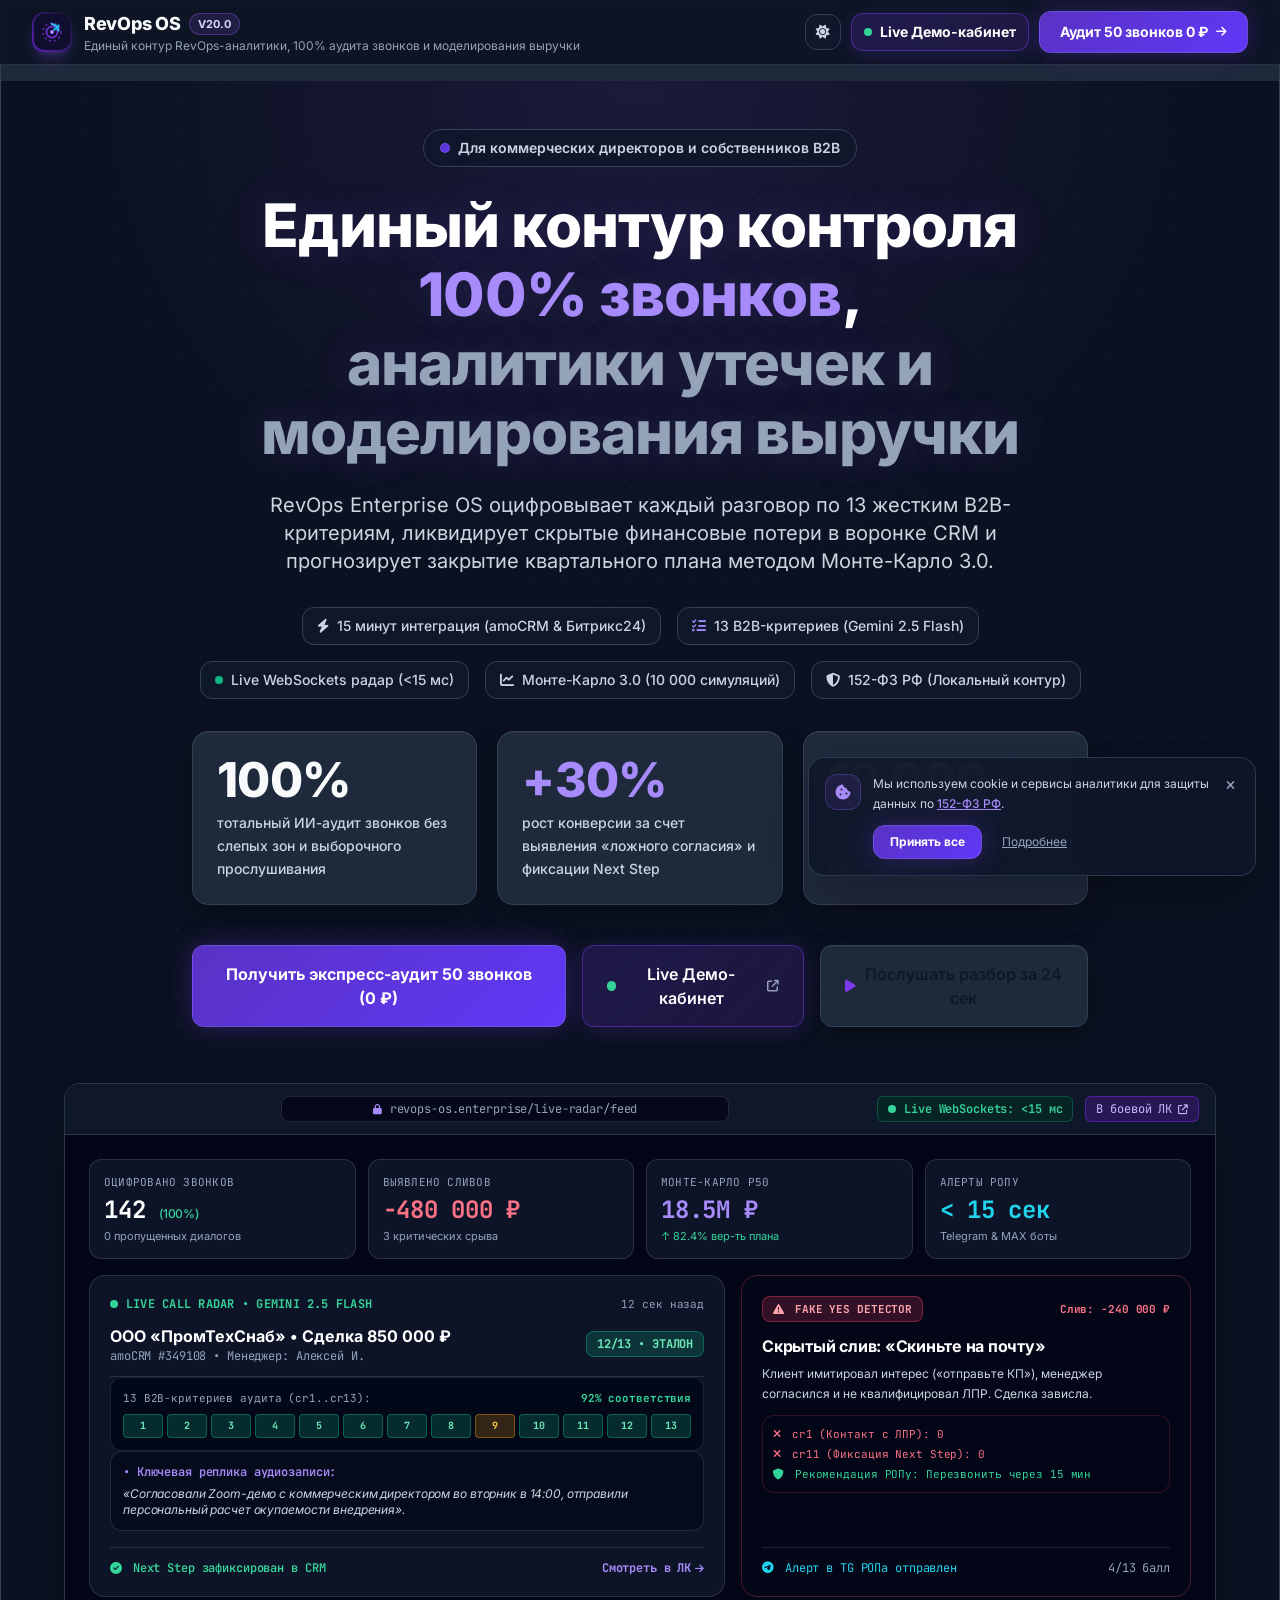
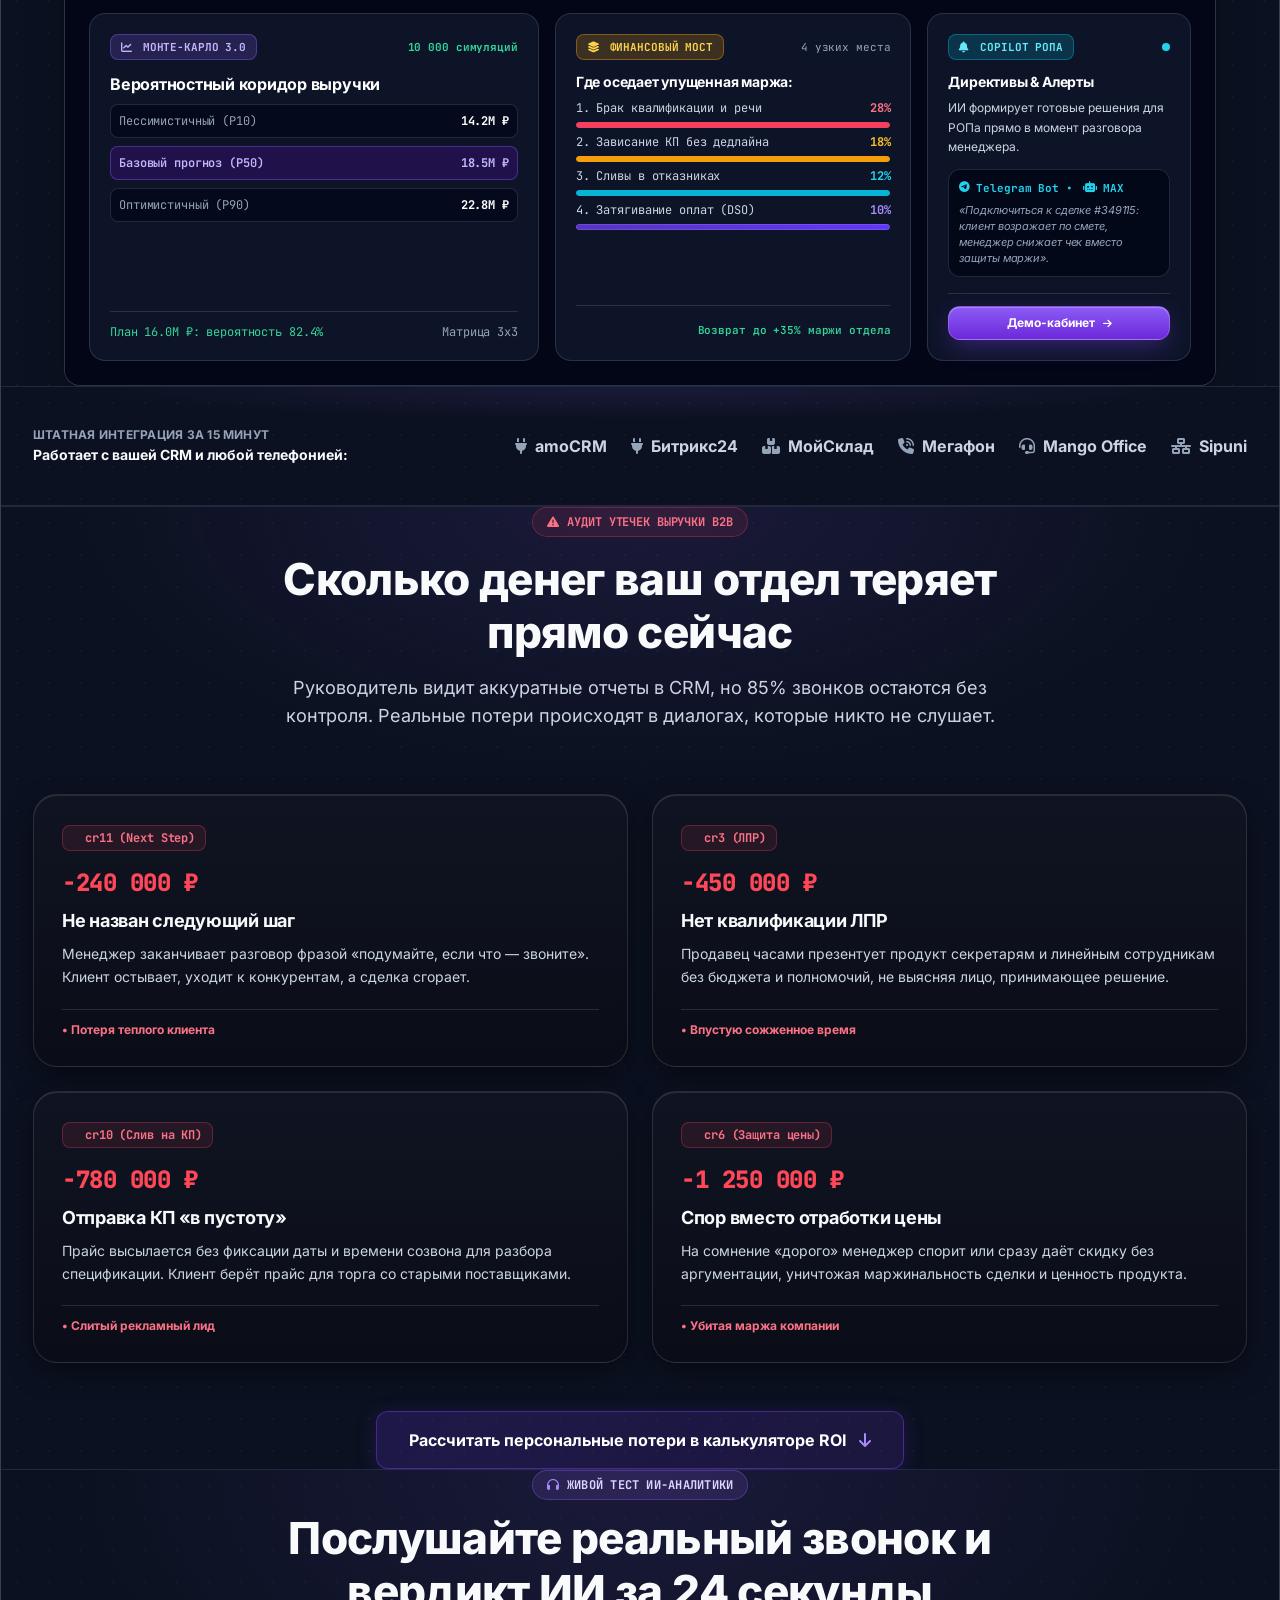
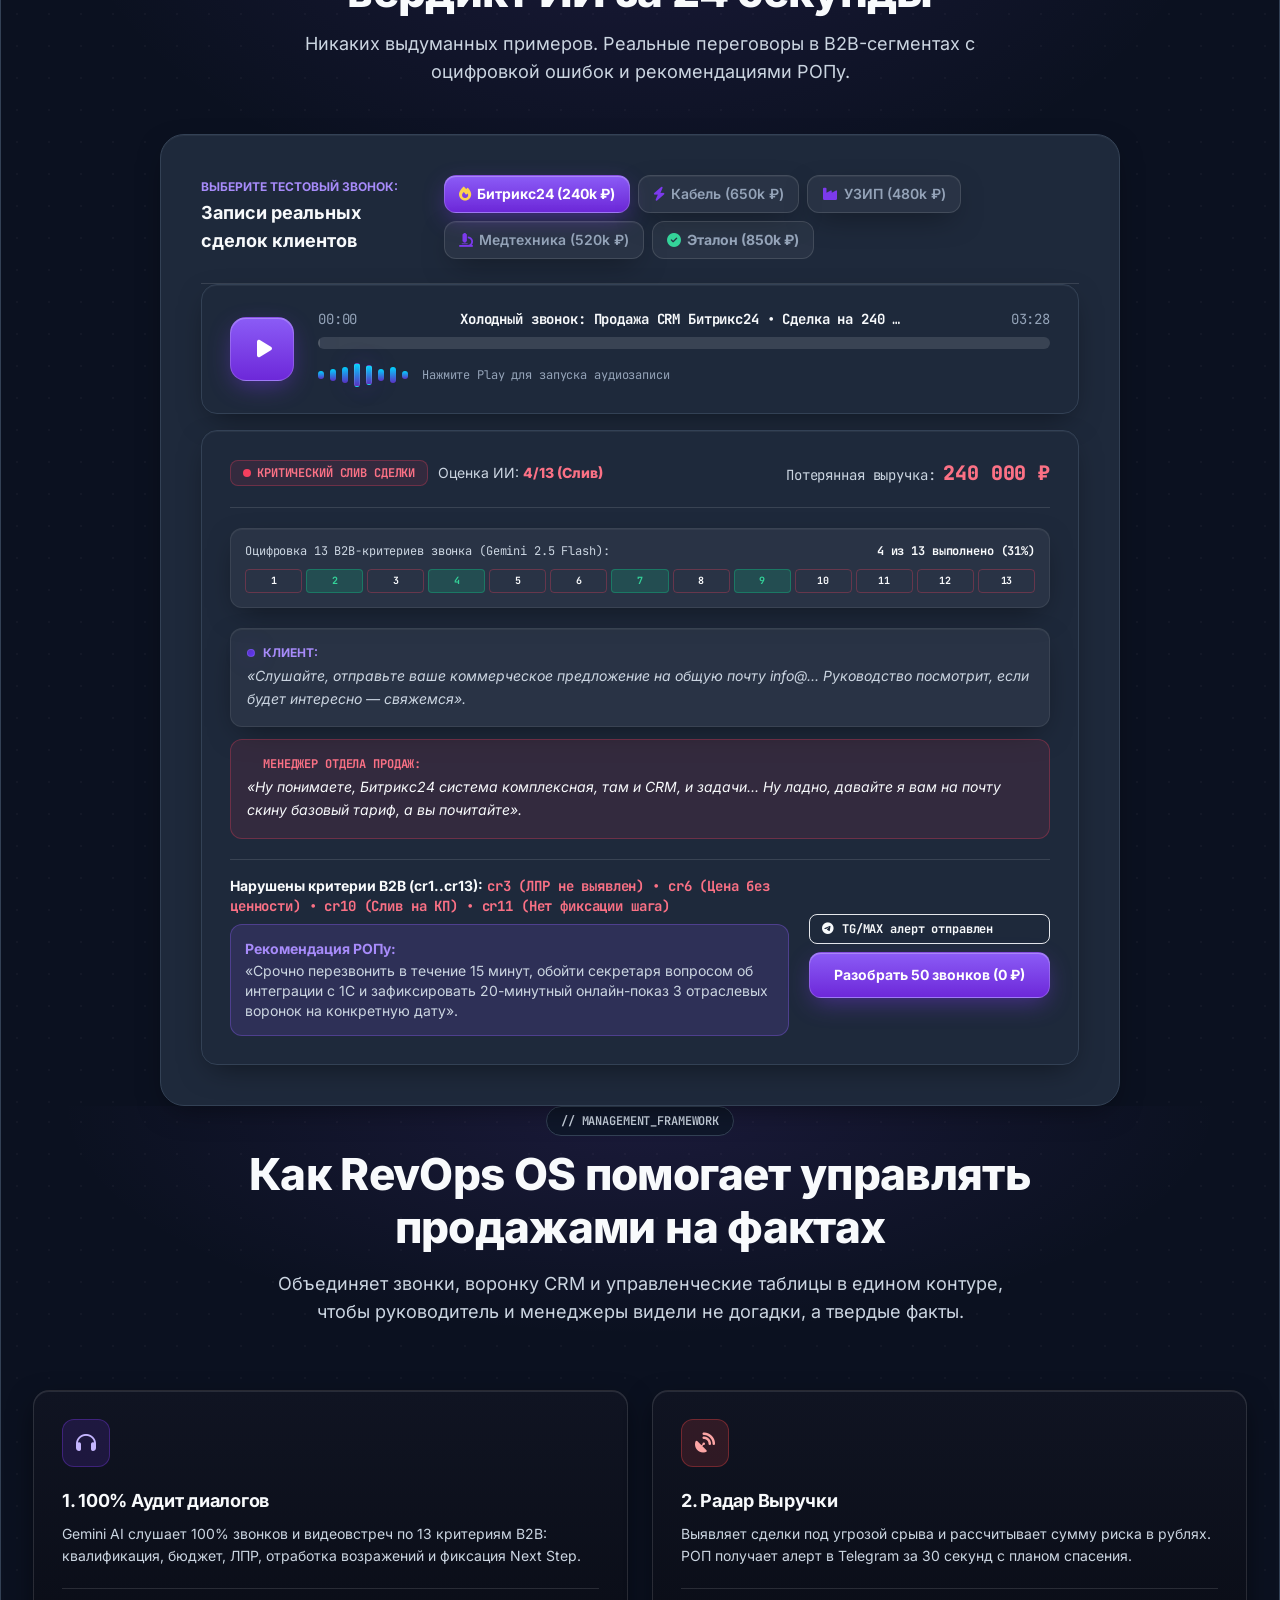
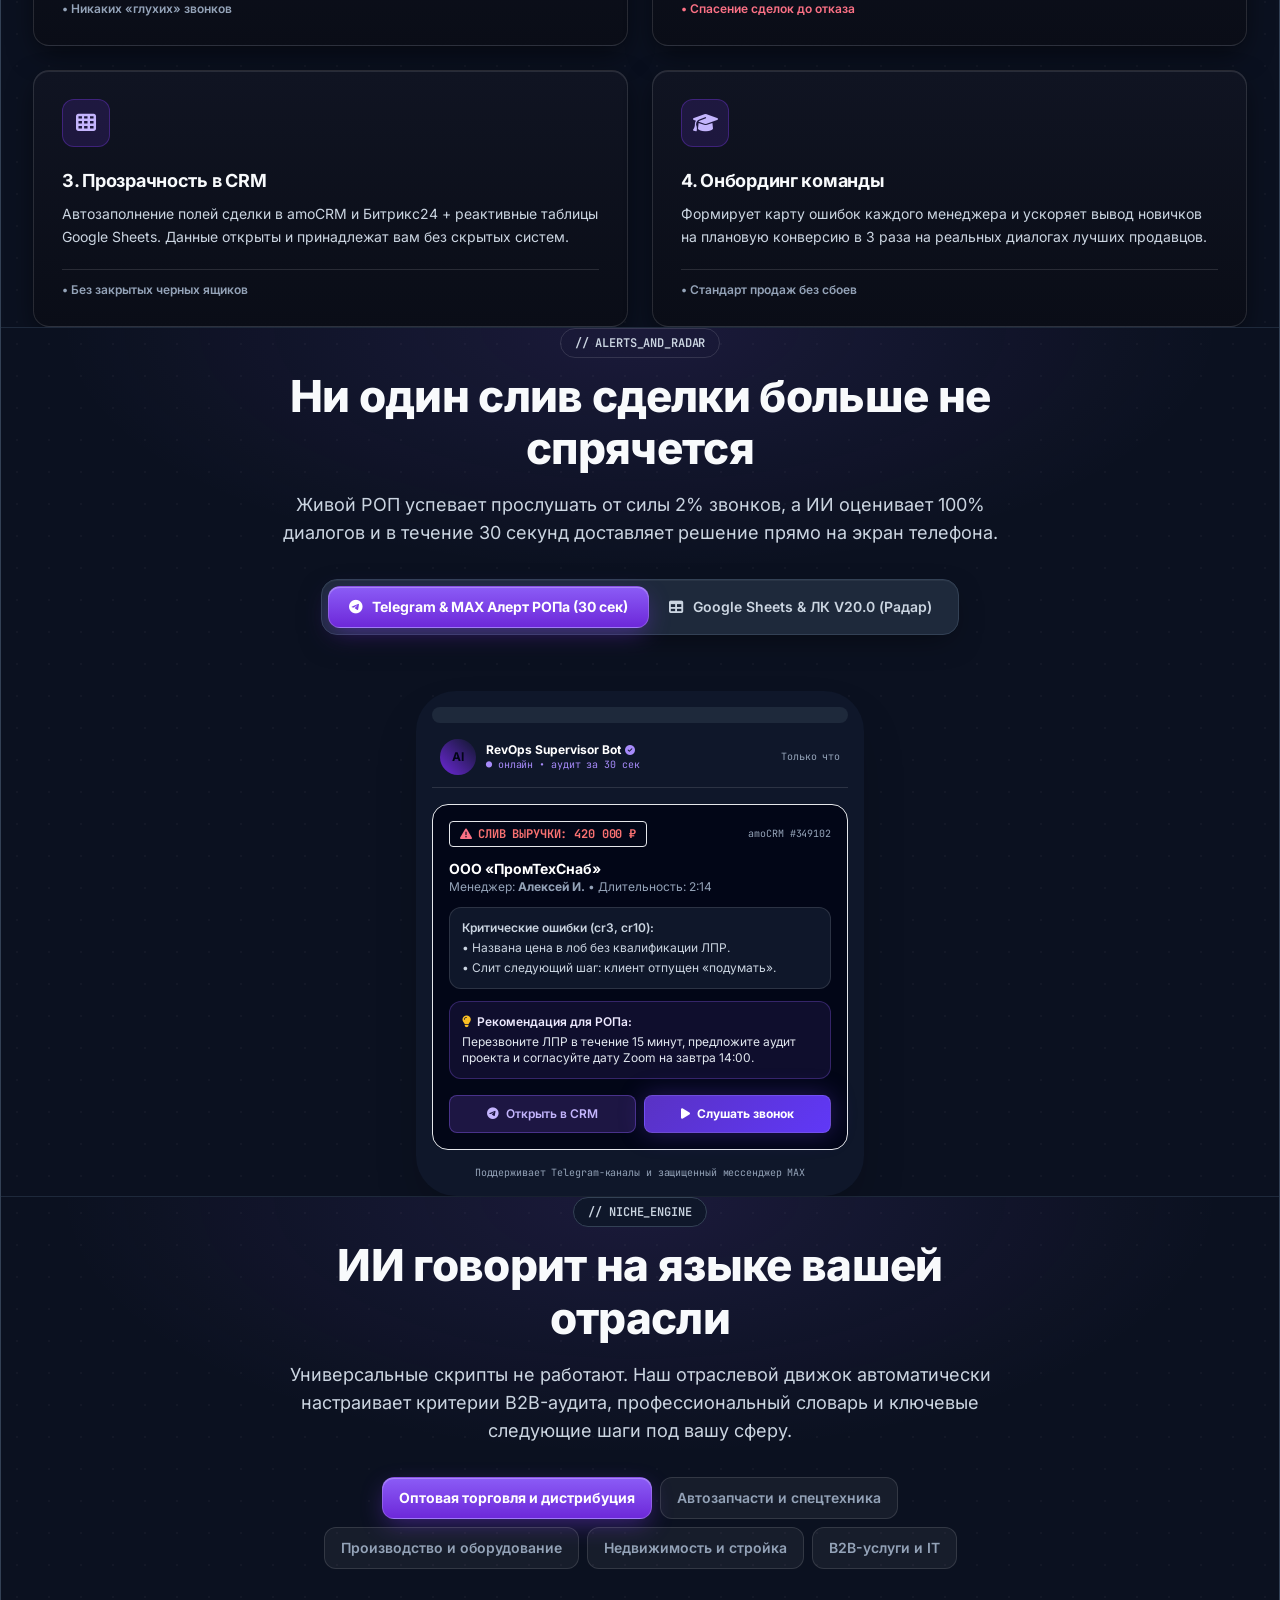
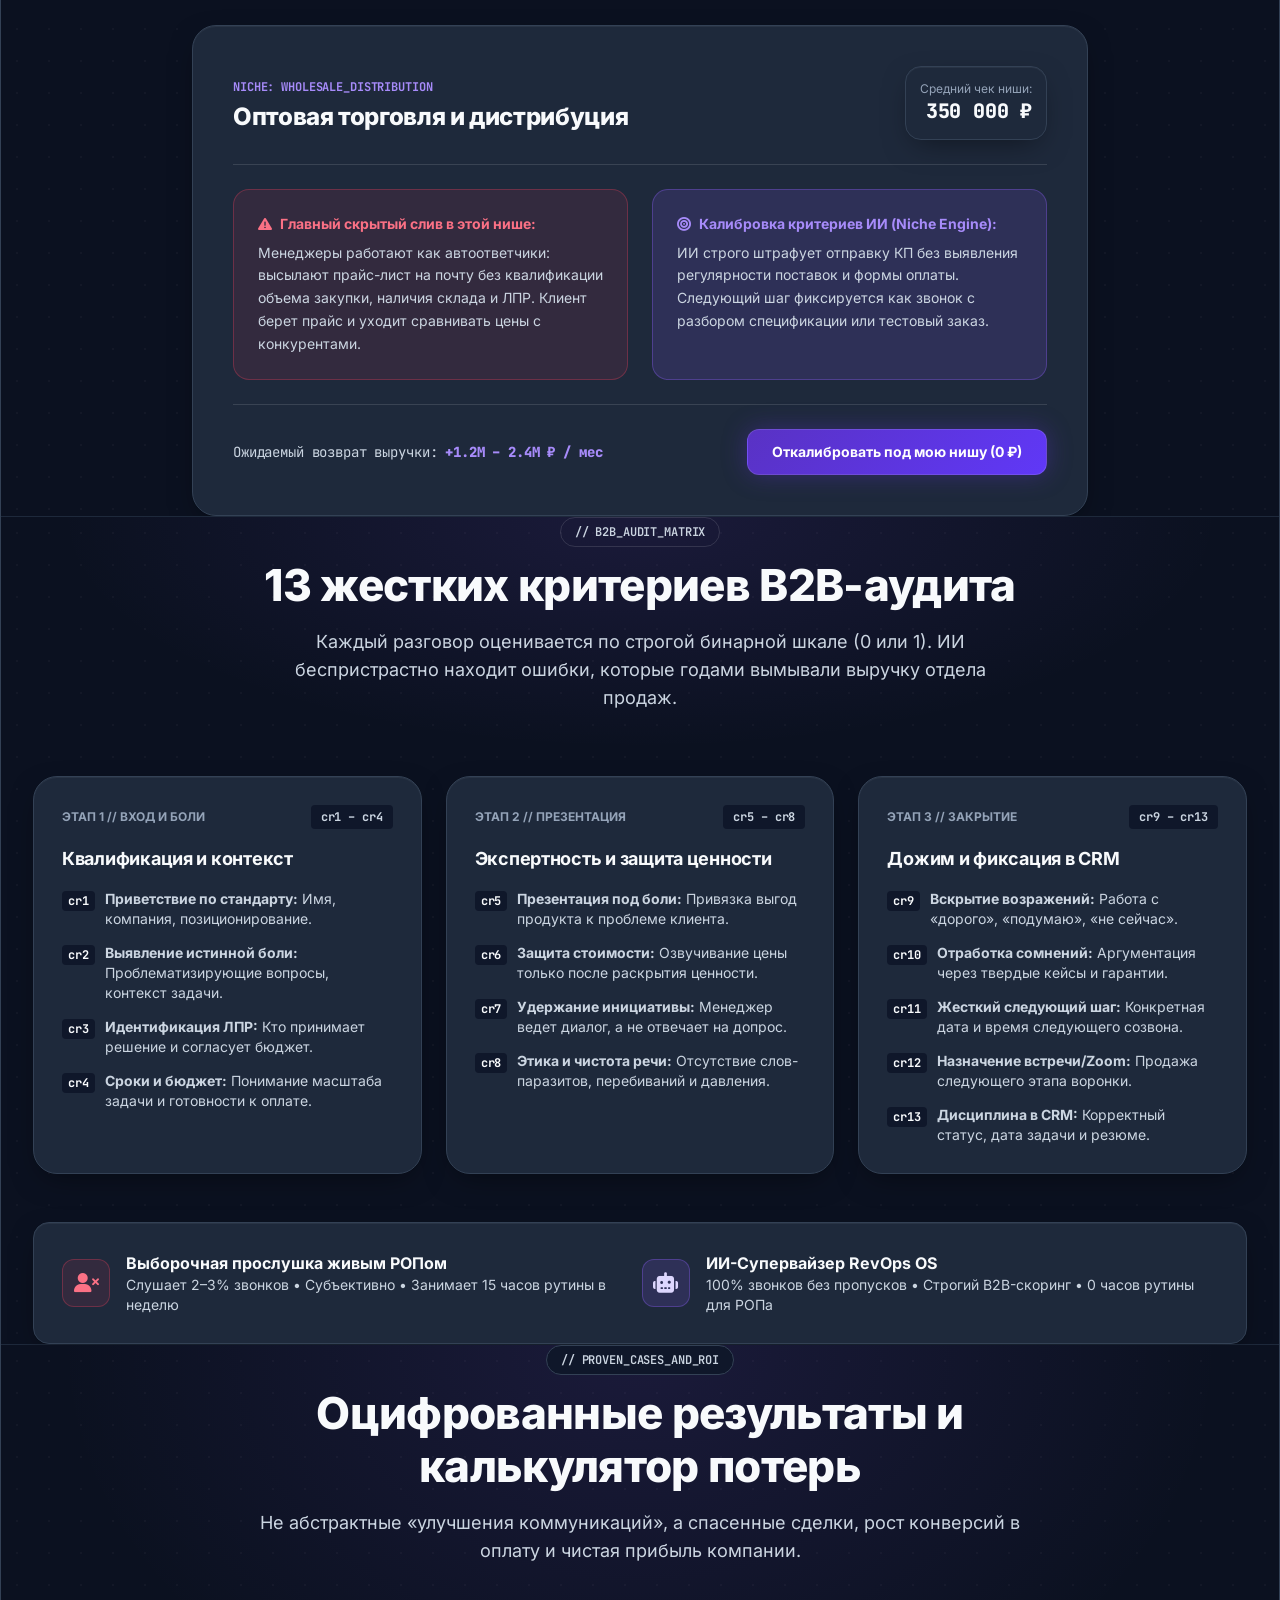
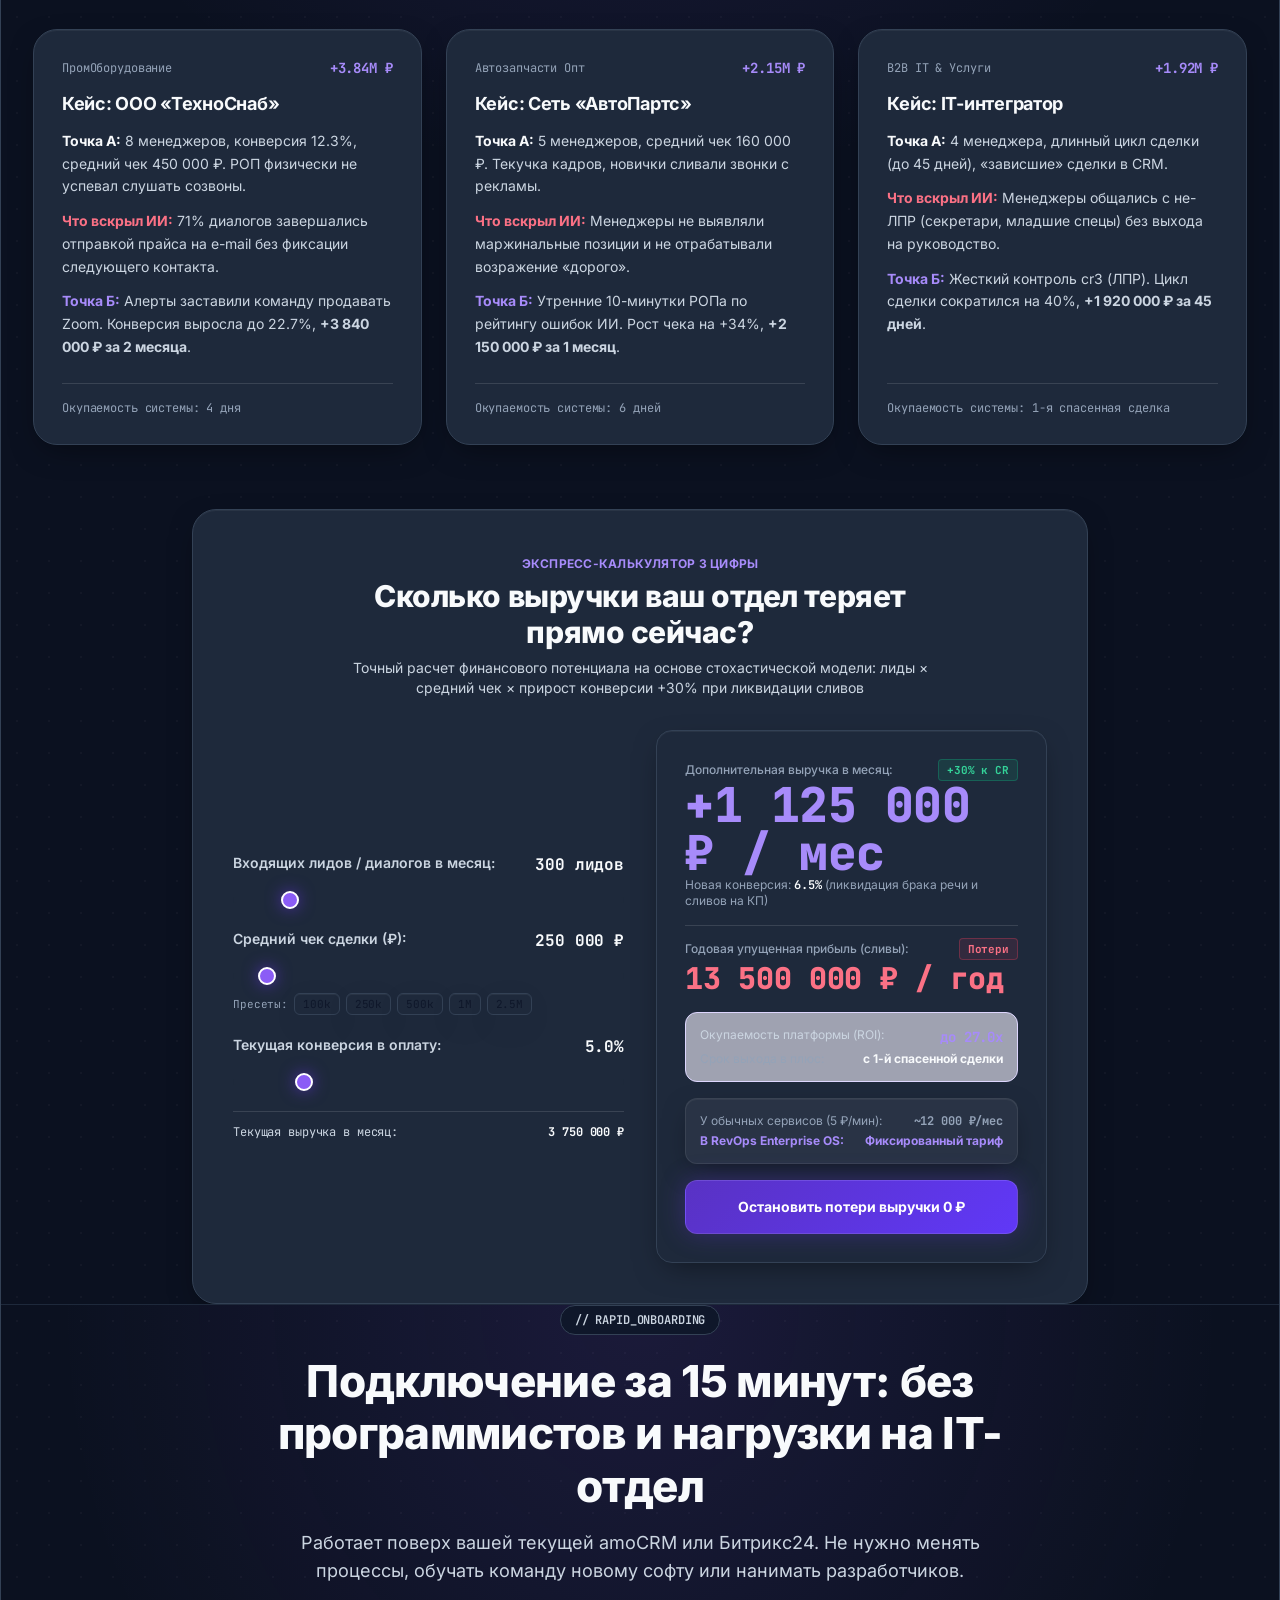
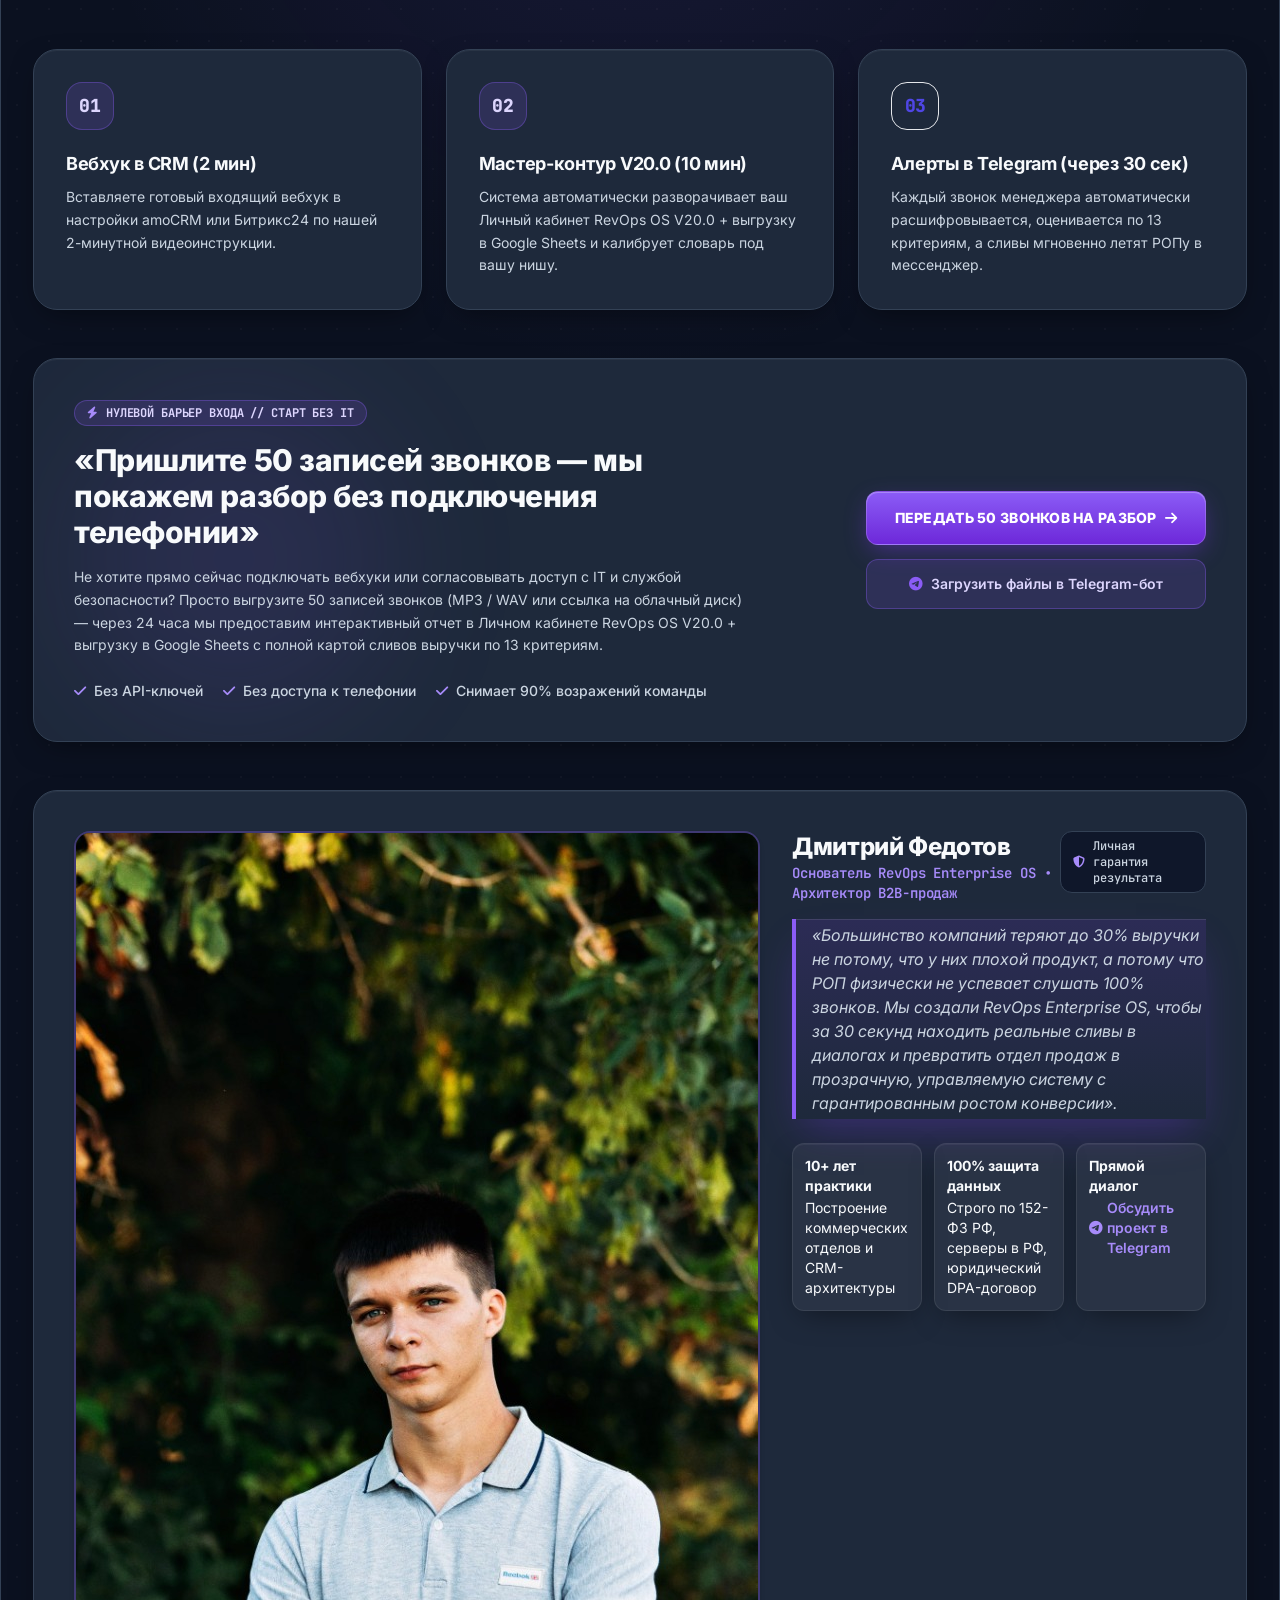
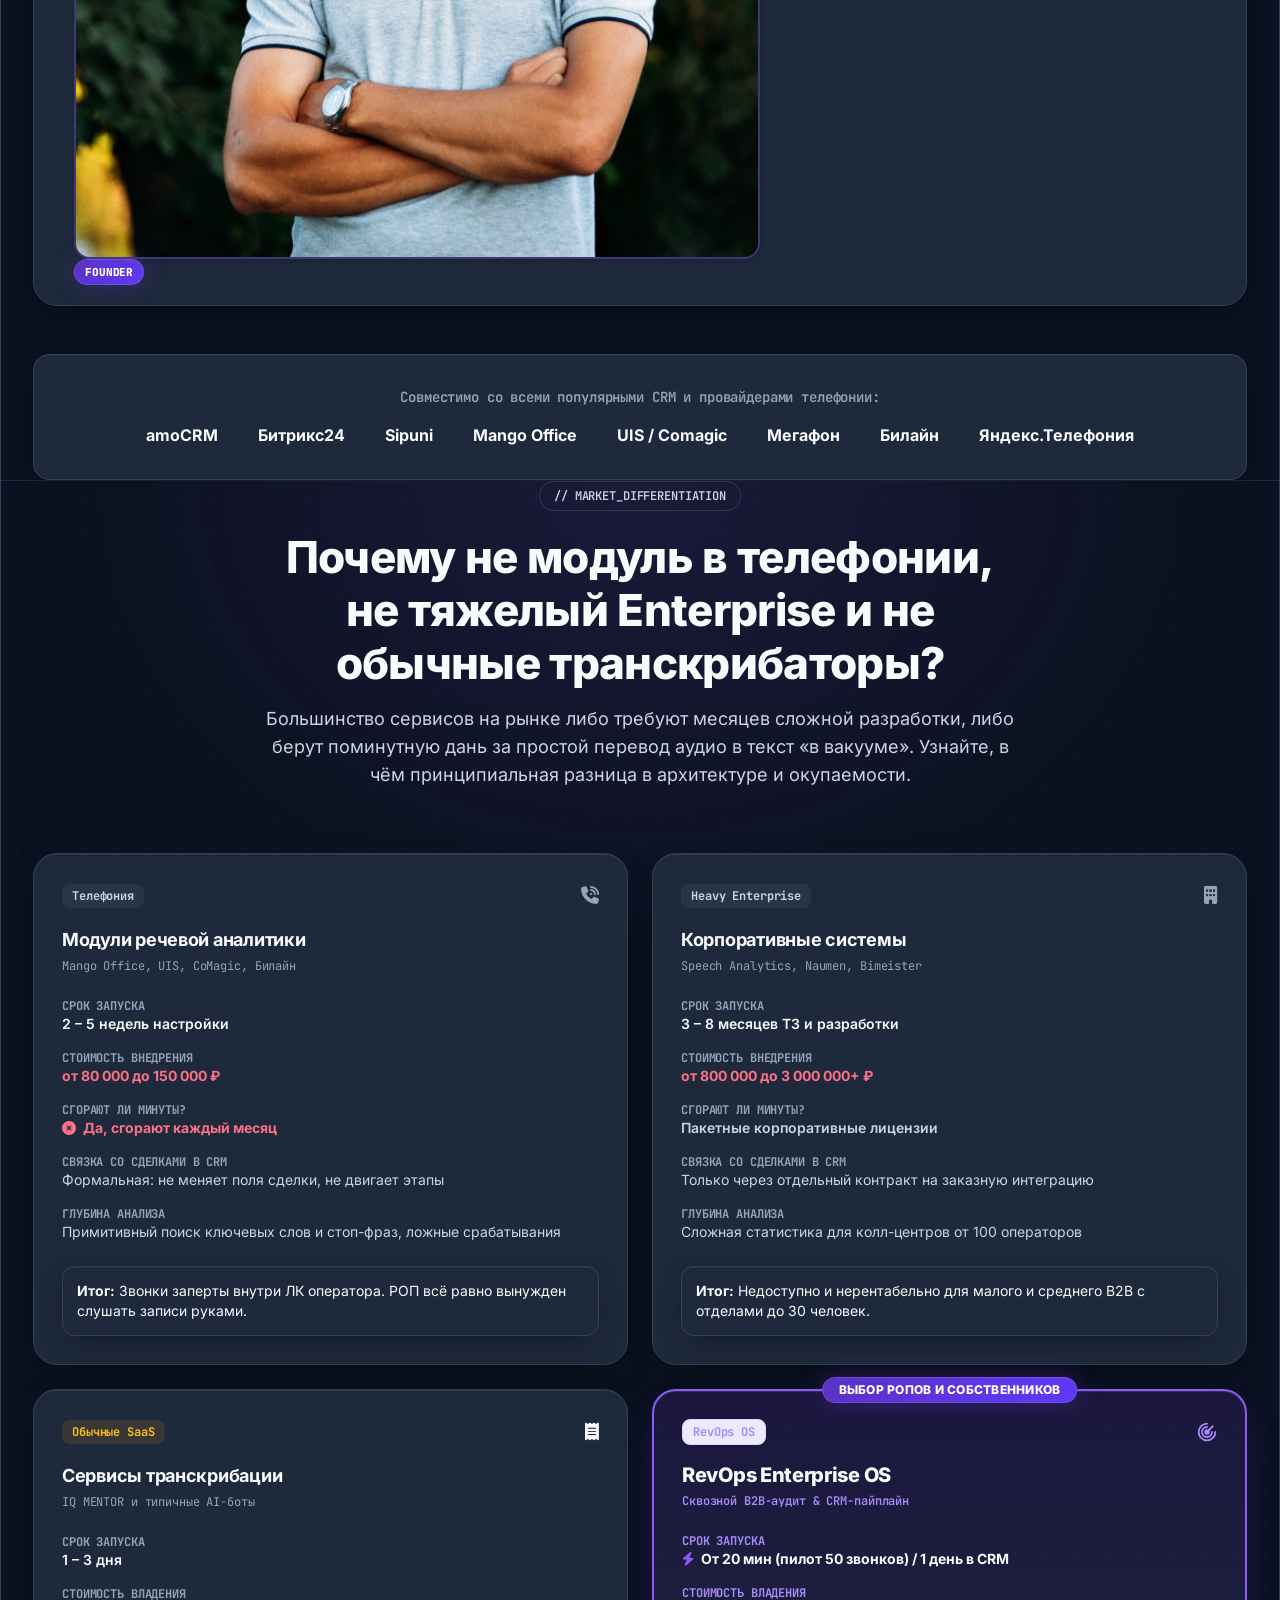
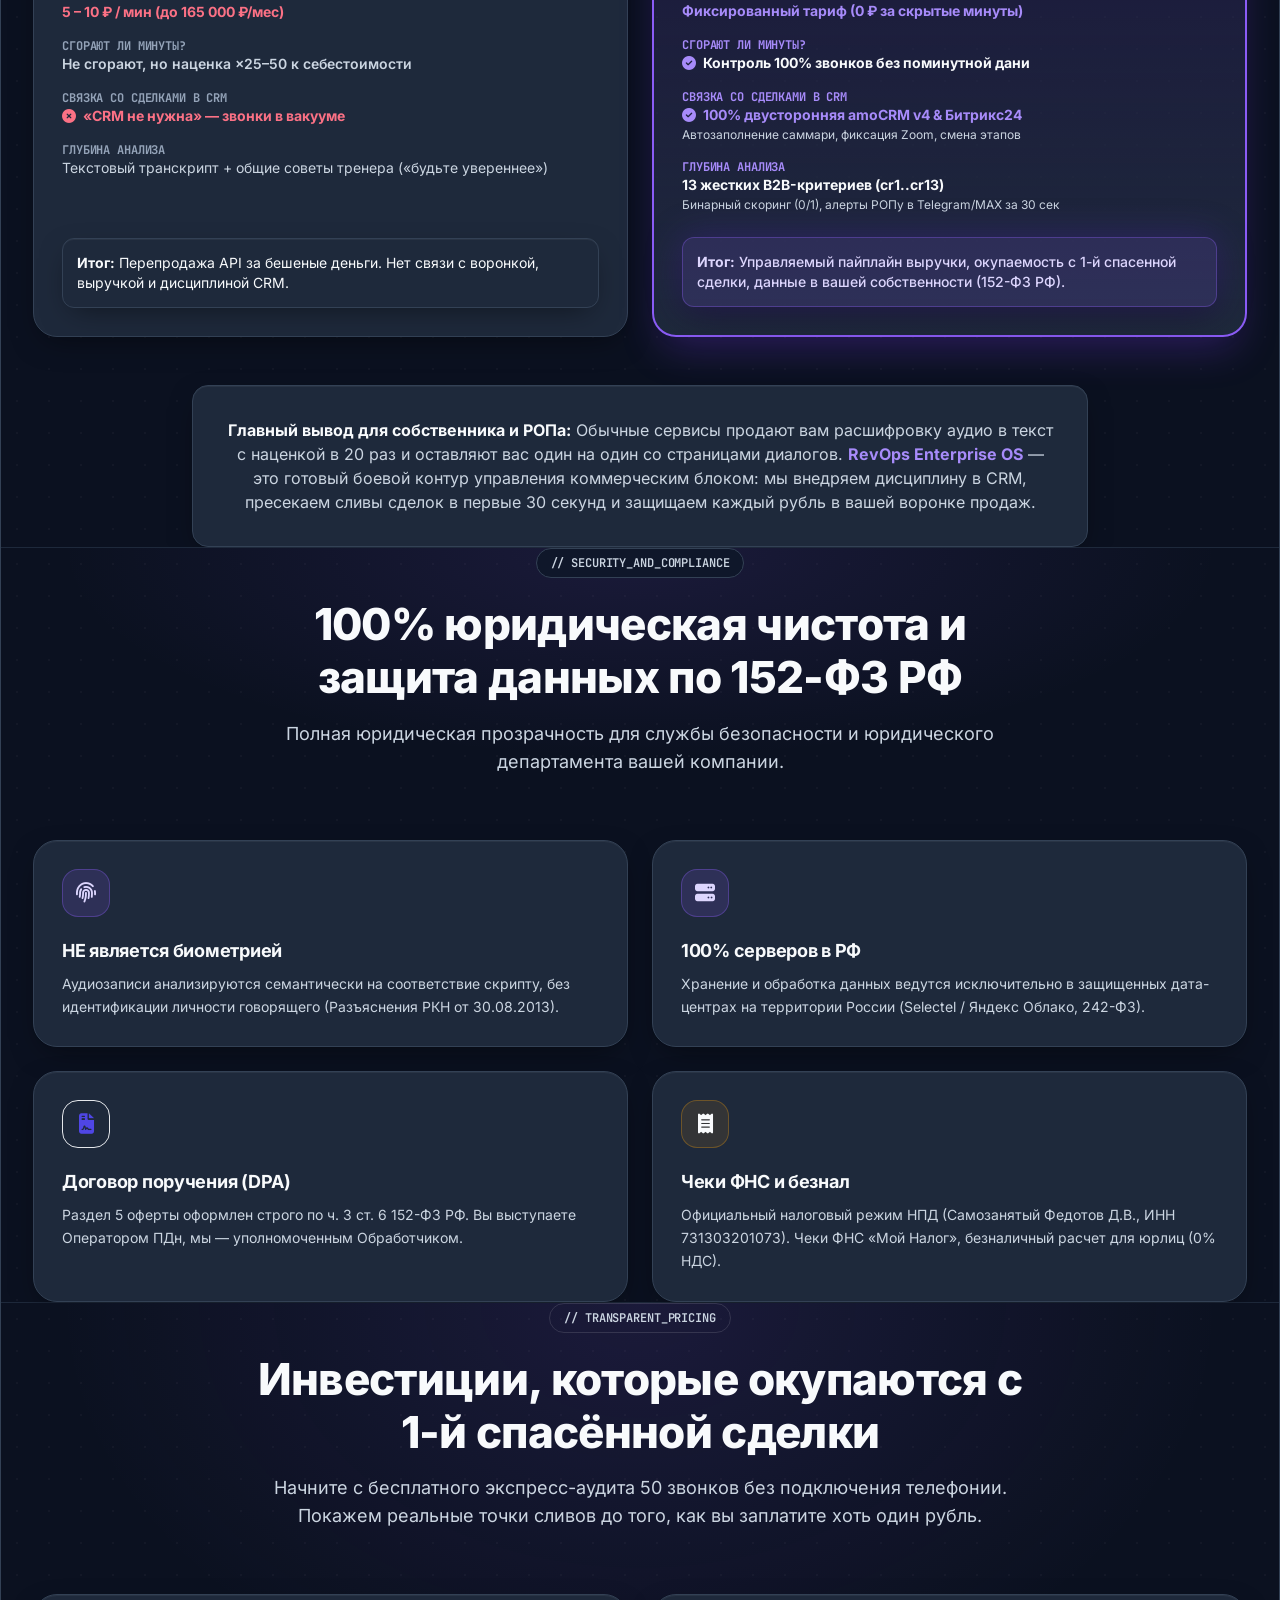
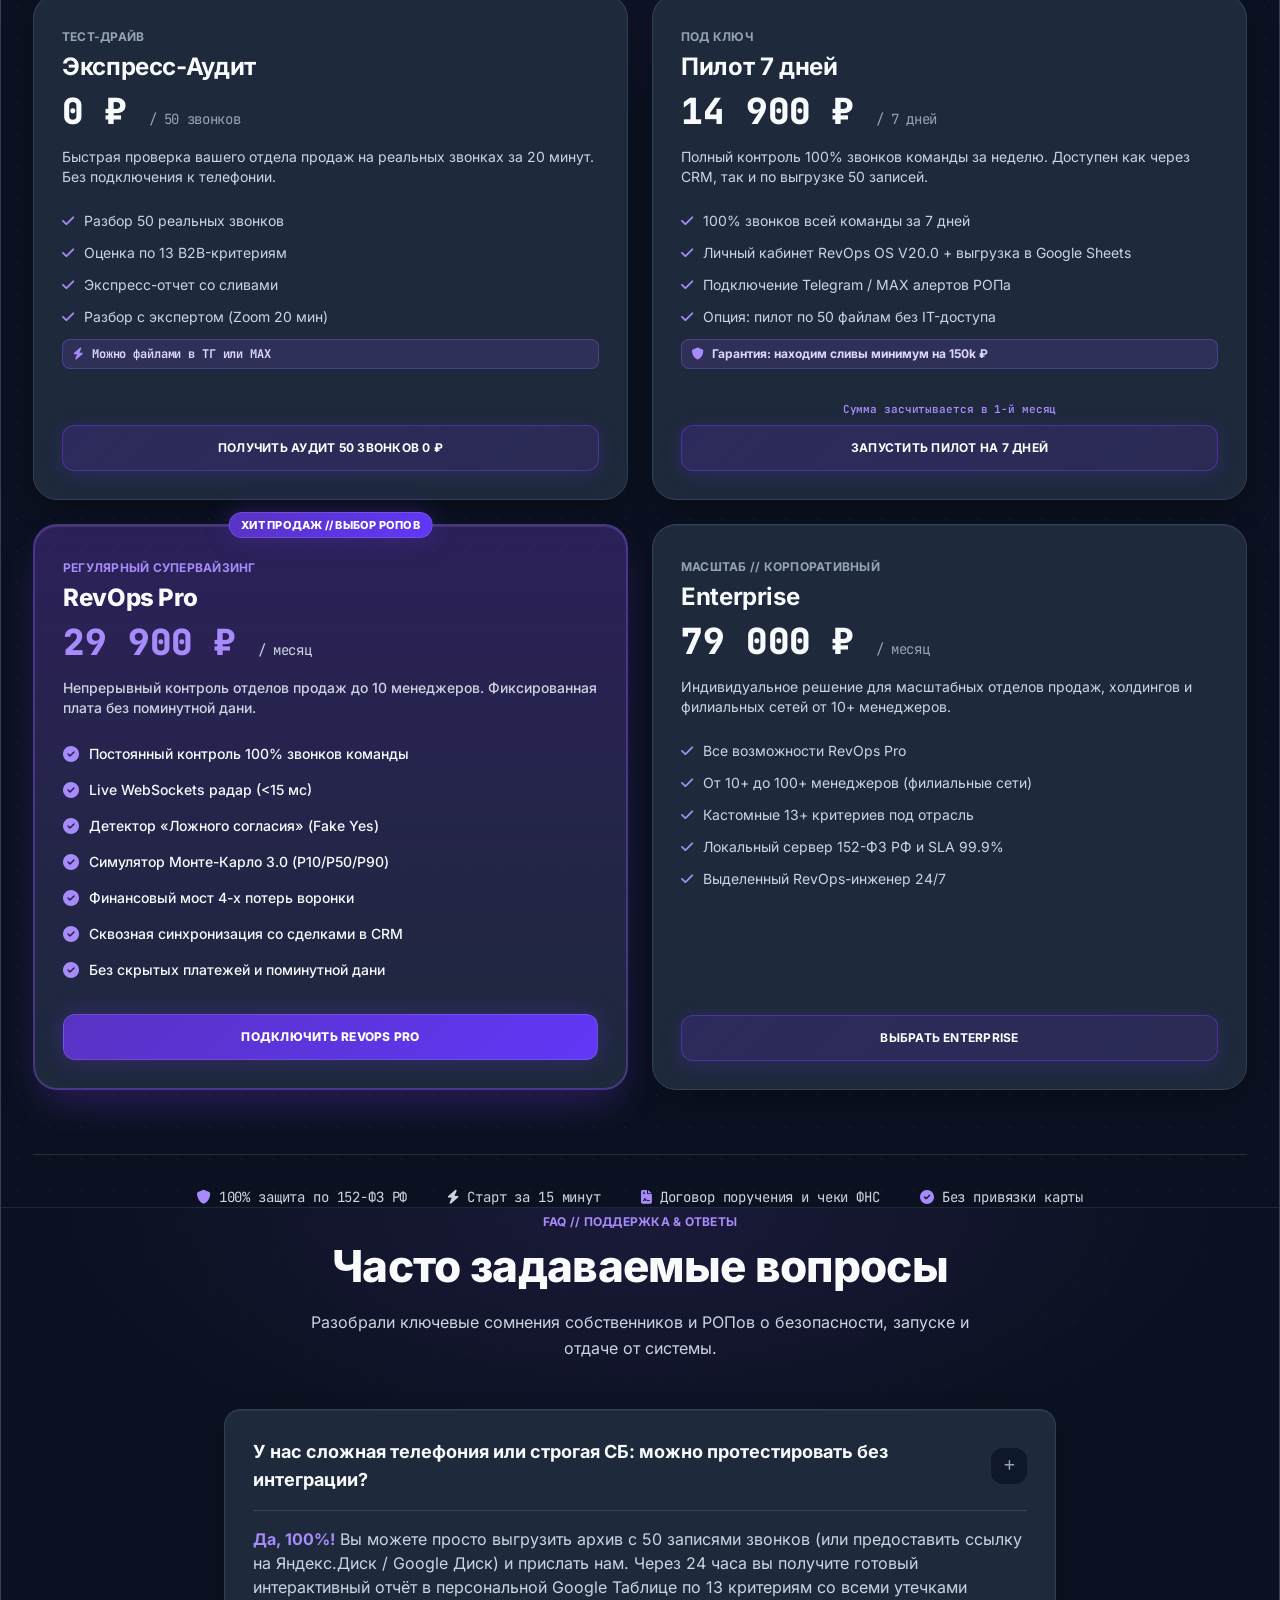
==== index.html @ a0e1076c "chore(mirror): automatic sync from revops-saas monorepo" ====
<!DOCTYPE html>
<html lang="ru" class="scroll-smooth">
<head>
    <meta charset="UTF-8">
    <meta name="mailru-domain" content="vKMK4RN96xwPgv6u">
    <meta name="yandex-verification" content="f5fa645e03fa20a8" />
    <meta name="viewport" content="width=device-width, initial-scale=1.0">
    <title>RevOps Enterprise OS — Единый контур контроля 100% звонков, аналитики утечек и моделирования выручки</title>
    <meta name="description" content="RevOps Enterprise OS: тотальный контроль 100% звонков amoCRM и Битрикс24 по 13 критериям, детектор ложного согласия, стохастический симулятор выручки Монте-Карло 3.0 и алерты РОПу. 152-ФЗ РФ.">
    <meta name="keywords" content="RevOps Enterprise OS, ИИ РОП, цифровой РОП, речевая аналитика, контроль звонков amoCRM, контроль звонков Битрикс24, аудит звонков отдела продаж, сливы сделок, Монте-Карло продажи, ai-rop.ru">
    <link rel="icon" type="image/svg+xml" href="favicon.svg">
    <link rel="apple-touch-icon" href="favicon.svg">
    <link rel="canonical" href="https://ai-rop.ru/">
    
    <!-- OpenGraph & Twitter -->
    <meta property="og:title" content="RevOps Enterprise OS — Контроль 100% звонков и стохастическое моделирование выручки">
    <meta property="og:description" content="Тотальный контроль 100% звонков по 13 B2B-критериям, выявление сливов, стохастический симулятор Монте-Карло 3.0 и алерты РОПу. Подключение за 15 минут. 152-ФЗ РФ.">
    <meta property="og:type" content="website">
    <meta property="og:url" content="https://ai-rop.ru/">
    <meta property="og:site_name" content="RevOps Enterprise OS">
    <meta property="og:locale" content="ru_RU">
    <meta property="og:image" content="https://ai-rop.ru/images/og-preview.png">
    <meta property="og:image:width" content="1200">
    <meta property="og:image:height" content="630">
    <meta name="twitter:card" content="summary_large_image">
    <meta name="twitter:title" content="RevOps Enterprise OS — Радар Выручки и Контроль 100% звонков">
    <meta name="twitter:description" content="Единый контур аналитики звонков, воронки CRM и стохастического прогнозирования выручки отдела продаж. 152-ФЗ РФ.">
    <meta name="twitter:image" content="https://ai-rop.ru/images/og-preview.png">

    <!-- 100% Self-Hosted Assets (152-ФЗ РФ Compliant: No external CDNs) -->
    <link rel="stylesheet" href="css/fonts.css">
    <link rel="stylesheet" href="css/fontawesome.min.css">
    <link rel="stylesheet" href="css/tailwind.min.css?v=20261015-violet">
    <link rel="stylesheet" href="css/violet-palette.css?v=20261015-violet">
    <link rel="stylesheet" href="css/dark-theme.css?v=20261017-full-theme">

    <!-- Подключение Inter Tight для 100% единства типографики с ЛК -->
    <link rel="preconnect" href="https://fonts.googleapis.com">
    <link rel="preconnect" href="https://fonts.gstatic.com" crossorigin>
    <link href="https://fonts.googleapis.com/css2?family=Inter+Tight:wght@500;600;700;800&family=Inter:wght@400;500;600;700&family=JetBrains+Mono:wght@400;500;600;700&display=swap" rel="stylesheet">

    <!-- Единая синхронизация темы с Личным Кабинетом (Default: Obsidian Dark Tier-1 SaaS) -->
    <script>
        (function () {
            var t = 'dark';
            try {
                var savedMode = localStorage.getItem('revops_theme_mode') || localStorage.getItem('revops-theme');
                if (!localStorage.getItem('revops_saas_dark_init_v20')) {
                    localStorage.setItem('revops_saas_dark_init_v20', '1');
                    localStorage.setItem('revops_theme_mode', 'dark');
                    localStorage.setItem('revops-theme', 'dark');
                    t = 'dark';
                } else if (savedMode === 'light' || savedMode === 'dark') {
                    t = savedMode;
                }
            } catch (e) {
                t = 'dark';
            }
            document.documentElement.setAttribute('data-theme', t);
            document.documentElement.setAttribute('data-bs-theme', t);
        })();

        window.addEventListener('storage', function (e) {
            if ((e.key === 'revops_theme_mode' || e.key === 'revops-theme') && (e.newValue === 'light' || e.newValue === 'dark')) {
                document.documentElement.setAttribute('data-theme', e.newValue);
                document.documentElement.setAttribute('data-bs-theme', e.newValue);
            }
        });
    </script>

    <!-- Yandex.Metrika counter (152-ФЗ РФ Compliant: Localized & Anonymized) -->
    <script type="text/javascript">
        const YM_ID = 113329268; 
        (function(m,e,t,r,i,k,a){m[i]=m[i]||function(){(m[i].a=m[i].a||[]).push(arguments)};
        m[i].l=1*new Date();
        for (var j = 0; j < document.scripts.length; j++) {if (document.scripts[j].src === r) { return; }}
        k=e.createElement(t),a=e.getElementsByTagName(t)[0],k.async=1,k.src=r,a.parentNode.insertBefore(k,a)})
        (window, document, "script", "https://mc.yandex.ru/metrika/tag.js", "ym");

        if (YM_ID && YM_ID !== 0) {
            ym(YM_ID, "init", {
                clickmap: true,
                trackLinks: true,
                trackHash: true,
                accurateTrackBounce: true,
                webvisor: true,
                params: { ip_anonymization: true }
            });
        }
        window.reachMetrikaGoal = function(goalName, params) {
            if (YM_ID && YM_ID !== 0 && typeof ym === 'function') {
                ym(YM_ID, 'reachGoal', goalName, params || {});
            }
        };
    </script>
    <noscript><div><img src="https://mc.yandex.ru/watch/113329268" style="position:absolute; left:-9999px;" alt="" /></div></noscript>

    <style>
        /* Scoped Polish & Modern High-Contrast SaaS Styling */
        body {
            font-family: 'Inter', -apple-system, BlinkMacSystemFont, "Segoe UI", Roboto, sans-serif;
            background-color: #ffffff;
            color: #1e293b;
        }
        .font-display { font-family: 'Plus Jakarta Sans', sans-serif; }
        .font-mono { font-family: 'JetBrains Mono', monospace; }

        /* Light Theme Background Pattern */
        .bg-dot-pattern {
            background-image: radial-gradient(rgba(148, 163, 184, 0.22) 1px, transparent 1px);
            background-size: 20px 20px;
        }

        /* Modern Bento Cards & Panels (Attio / Clay style) */
        .bento-card {
            background: #ffffff;
            border: 1px solid rgba(226, 232, 240, 0.9);
            border-radius: 1.5rem;
            box-shadow: 0 1px 3px rgba(0, 0, 0, 0.02), 0 8px 24px -4px rgba(15, 23, 42, 0.04);
            transition: all 0.25s cubic-bezier(0.16, 1, 0.3, 1);
        }
        .bento-card:hover {
            border-color: #cbd5e1;
            box-shadow: 0 4px 6px -1px rgba(0, 0, 0, 0.03), 0 16px 32px -6px rgba(15, 23, 42, 0.07);
            transform: translateY(-2px);
        }

        .glass-panel {
            background: rgba(255, 255, 255, 0.95);
            backdrop-filter: blur(16px);
            -webkit-backdrop-filter: blur(16px);
            border: 1px solid #e2e8f0;
            box-shadow: 0 4px 20px -2px rgba(15, 23, 42, 0.05);
        }
        .glass-card {
            background: #ffffff;
            border: 1px solid #e2e8f0;
            box-shadow: 0 1px 3px 0 rgba(0, 0, 0, 0.04), 0 6px 20px -4px rgba(15, 23, 42, 0.04);
            transition: all 0.25s ease;
        }
        .glass-card:hover {
            border-color: #cbd5e1;
            transform: translateY(-2px);
            box-shadow: 0 10px 25px -5px rgba(15, 23, 42, 0.08);
        }

        .glow-emerald {
            box-shadow: 0 0 35px -5px rgba(124, 58, 237, 0.3);
        }
        .glow-cyan {
            box-shadow: 0 0 35px -5px rgba(74, 29, 150, 0.45);
        }
        .glow-rose {
            box-shadow: 0 0 35px -5px rgba(244, 63, 94, 0.3);
        }

        /* Custom Slider Styling with emerald track accent */
        input[type=range] {
            -webkit-appearance: none;
            appearance: none;
            width: 100%;
            background: #e2e8f0;
            height: 10px;
            border-radius: 9999px;
            outline: none;
            accent-color: #7c3aed;
        }
        input[type=range]::-webkit-slider-runnable-track {
            height: 10px;
            border-radius: 9999px;
            background: #e2e8f0;
        }
        input[type=range]::-webkit-slider-thumb {
            -webkit-appearance: none;
            appearance: none;
            height: 24px;
            width: 24px;
            margin-top: -7px;
            border-radius: 50%;
            background: #7c3aed;
            cursor: pointer;
            box-shadow: 0 2px 8px rgba(124, 58, 237, 0.5);
            border: 2.5px solid #ffffff;
            transition: transform 0.15s ease, box-shadow 0.15s ease;
        }
        input[type=range]::-webkit-slider-thumb:hover {
            transform: scale(1.15);
            box-shadow: 0 4px 14px rgba(124, 58, 237, 0.7);
        }
        input[type=range]::-moz-range-track {
            height: 10px;
            border-radius: 9999px;
            background: #e2e8f0;
        }
        input[type=range]::-moz-range-thumb {
            height: 24px;
            width: 24px;
            border-radius: 50%;
            background: #7c3aed;
            cursor: pointer;
            border: 2.5px solid #ffffff;
            box-shadow: 0 2px 8px rgba(124, 58, 237, 0.5);
        }

        /* Form Inputs */
        input[type="text"], input[type="tel"], input[type="email"], select, textarea {
            background-color: #ffffff;
            color: #0f172a;
            border: 1.5px solid #cbd5e1;
            transition: border-color 0.2s ease, box-shadow 0.2s ease;
        }
        input[type="text"]:focus, input[type="tel"]:focus, input[type="email"]:focus, select:focus, textarea:focus {
            border-color: #7c3aed;
            outline: none;
            box-shadow: 0 0 0 3px rgba(124, 58, 237, 0.15);
        }
        input::placeholder, textarea::placeholder {
            color: #94a3b8;
        }

        /* Waveform Animation */
        @keyframes pulseBar {
            0%, 100% { height: 6px; }
            50% { height: 28px; }
        }
        .wave-bar.playing {
            animation: pulseBar 0.8s ease-in-out infinite;
        }
        .wave-bar:nth-child(2) { animation-delay: 0.15s; }
        .wave-bar:nth-child(3) { animation-delay: 0.3s; }
        .wave-bar:nth-child(4) { animation-delay: 0.45s; }
        .wave-bar:nth-child(5) { animation-delay: 0.2s; }
        .wave-bar:nth-child(6) { animation-delay: 0.5s; }
        .wave-bar:nth-child(7) { animation-delay: 0.1s; }
        .wave-bar:nth-child(8) { animation-delay: 0.35s; }

        /* SELECTION */
        ::selection{background:#7c3aed;color:#fff}

        /* Custom scrollbar */
        ::-webkit-scrollbar { width: 8px; height: 8px; }
        ::-webkit-scrollbar-track { background: #f1f5f9; }
        ::-webkit-scrollbar-thumb { background: #cbd5e1; border-radius: 4px; }
        ::-webkit-scrollbar-thumb:hover { background: #94a3b8; }

        /* Theme Toggle Icon Visibility */
        html[data-theme="light"] .icon-sun,
        html:not([data-theme="dark"]) .icon-sun {
            display: none !important;
        }
        html[data-theme="light"] .icon-moon,
        html:not([data-theme="dark"]) .icon-moon {
            display: inline-block !important;
        }
        html[data-theme="dark"] .icon-moon {
            display: none !important;
        }
        html[data-theme="dark"] .icon-sun {
            display: inline-block !important;
        }

        /* Arbitrary Tailwind JIT utilities polyfill */
        .w-\[700px\] { width: 700px; }
        .h-\[350px\] { height: 350px; }
        .blur-\[130px\] { filter: blur(130px); -webkit-filter: blur(130px); }
        .leading-\[1\.1\] { line-height: 1.1; }
        .leading-\[1\.15\] { line-height: 1.15; }
        .text-\[10px\] { font-size: 10px; line-height: 14px; }
        .text-\[11px\] { font-size: 11px; line-height: 16px; }
        .rounded-\[10px\] { border-radius: 10px; }
        .rounded-\[40px\] { border-radius: 40px; }
        .min-h-\[44px\] { min-height: 44px; }

        /* Responsive Grid Spans and Accordion Overrides */
        @media (min-width: 1024px) {
            .lg\:col-span-4 { grid-column: span 4 / span 4 !important; }
            .lg\:col-span-5 { grid-column: span 5 / span 5 !important; }
            .lg\:col-span-7 { grid-column: span 7 / span 7 !important; }
            .lg\:col-span-8 { grid-column: span 8 / span 8 !important; }
        }

        /* ==========================================================================
           TIER-1 SAAS UNIFIED LANDING THEME (SYNCHRONIZED WITH REVOPS OS V20.0 LK)
           ========================================================================== */
        :root {
            --font-display: 'Inter', -apple-system, BlinkMacSystemFont, 'Segoe UI', Roboto, sans-serif;
        }
        .font-display, h1, h2, h3, h4 {
            font-family: var(--font-display) !important;
            letter-spacing: -0.015em !important;
        }

        /* ИСПРАВЛЕНИЕ КОНТРАСТА ФИОЛЕТОВЫХ КНОПОК В ОБЕИХ ТЕМАХ */
        .bg-violet-500.text-slate-950,
        .bg-violet-600.text-white,
        a.bg-violet-500,
        button.bg-violet-500,
        button.bg-violet-600 {
            background: linear-gradient(180deg, #8b5cf6 0%, #6d28d9 100%) !important;
            color: #ffffff !important;
            border: 1px solid rgba(255, 255, 255, 0.18) !important;
            box-shadow: inset 0 1px 0 rgba(255, 255, 255, 0.25), 0 8px 24px -4px rgba(124, 58, 237, 0.45) !important;
        }
        a.bg-violet-500:hover,
        button.bg-violet-500:hover,
        button.bg-violet-600:hover {
            background: linear-gradient(180deg, #9333ea 0%, #7c3aed 100%) !important;
            box-shadow: inset 0 1px 0 rgba(255, 255, 255, 0.35), 0 12px 30px -4px rgba(124, 58, 237, 0.65) !important;
        }

        /* ==========================================================================
           ОБСИДИАНОВАЯ ТЁМНАЯ ТЕМА (ИСПРАВЛЕННАЯ)
           ========================================================================== */
        html[data-theme="dark"] body {
            background-color: #0B1120 !important; /* Более мягкий тёмно-синий вместо глухого чёрного */
            color: #F8FAFC !important;
        }

        /* Шапка в стиле Linear / Vercel */
        html[data-theme="dark"] header {
            background: rgba(11, 17, 32, 0.85) !important;
            backdrop-filter: blur(20px) !important;
            -webkit-backdrop-filter: blur(20px) !important;
            border-bottom: 1px solid rgba(255, 255, 255, 0.08) !important;
        }

        /* Фоны секций: добавляем лёгкий паттерн и градиент, чтобы не было "чёрных дыр" */
        html[data-theme="dark"] section.bg-white,
        html[data-theme="dark"] section.bg-slate-50,
        html[data-theme="dark"] section.bg-slate-50\/80,
        html[data-theme="dark"] section.bg-slate-100,
        html[data-theme="dark"] section#cta {
            background-color: #0B1120 !important;
            background-image:
                radial-gradient(ellipse 65% 40% at 50% 0%, rgba(139, 92, 246, 0.12), transparent 70%),
                radial-gradient(rgba(255, 255, 255, 0.03) 1px, transparent 1px) !important;
            background-size: 100% 100%, 32px 32px !important;
            border-color: #1E293B !important;
        }

        /* Унификация карточек: делаем их заметно светлее фона */
        html[data-theme="dark"] .bento-card,
        html[data-theme="dark"] .glass-card,
        html[data-theme="dark"] .rounded-3xl.bg-white,
        html[data-theme="dark"] .rounded-3xl.bg-slate-50,
        html[data-theme="dark"] .rounded-3xl.bg-slate-50\/80,
        html[data-theme="dark"] .rounded-2xl.bg-white,
        html[data-theme="dark"] .rounded-2xl.bg-slate-50,
        html[data-theme="dark"] .rounded-2xl.bg-slate-50\/80,
        html[data-theme="dark"] details.bg-white,
        html[data-theme="dark"] .bg-white:not(section),
        html[data-theme="dark"] .bg-slate-50:not(section) {
            background: #1E293B !important; /* Сланцево-серый, контрастный */
            border: 1px solid #334155 !important;
            box-shadow: 0 10px 30px -10px rgba(0, 0, 0, 0.5), inset 0 1px 0 rgba(255, 255, 255, 0.05) !important;
            color: #F8FAFC !important;
        }

        html[data-theme="dark"] .bento-card:hover,
        html[data-theme="dark"] .glass-card:hover,
        html[data-theme="dark"] details.bg-white:hover {
            border-color: rgba(139, 92, 246, 0.5) !important;
            box-shadow: 0 0 20px rgba(139, 92, 246, 0.15), 0 15px 30px -10px rgba(0, 0, 0, 0.6) !important;
        }

        /* Выделенная карточка тарифа RevOps Pro и колонка сравнения */
        html[data-theme="dark"] .border-violet-500 {
            background: linear-gradient(180deg, rgba(124, 58, 237, 0.15) 0%, #1E293B 100%) !important;
            border-color: #8B5CF6 !important;
            box-shadow: 0 20px 40px -10px rgba(124, 58, 237, 0.3), inset 0 1px 0 rgba(255, 255, 255, 0.1) !important;
        }

        /* Вложенные плашки и микро-контейнеры */
        html[data-theme="dark"] .bg-slate-50,
        html[data-theme="dark"] .bg-slate-100 {
            background-color: #0F172A !important;
            border-color: #334155 !important;
            color: #CBD5E1 !important;
        }

        /* Типографика в тёмной теме */
        html[data-theme="dark"] .text-slate-900,
        html[data-theme="dark"] .text-slate-800 {
            color: #F8FAFC !important;
        }
        html[data-theme="dark"] .text-slate-700,
        html[data-theme="dark"] .text-slate-600 {
            color: #CBD5E1 !important;
        }
        html[data-theme="dark"] .text-slate-500,
        html[data-theme="dark"] .text-slate-400 {
            color: #94A3B8 !important;
        }
        html[data-theme="dark"] .text-violet-600,
        html[data-theme="dark"] .text-violet-700,
        html[data-theme="dark"] .text-violet-800 {
            color: #A78BFA !important;
        }

        /* Градиент на главном заголовке H1 в стиле Linear */
        html[data-theme="dark"] h1.font-display {
            color: #FFFFFF !important;
            text-shadow: 0 0 40px rgba(139, 92, 246, 0.2);
        }

        /* Семантические плашки рисков/успеха в тёмной теме */
        html[data-theme="dark"] .bg-red-50,
        html[data-theme="dark"] .bg-red-50\/50,
        html[data-theme="dark"] .bg-red-50\/20 {
            background-color: rgba(244, 63, 94, 0.1) !important;
            border-color: rgba(244, 63, 94, 0.3) !important;
            color: #FDA4AF !important;
        }
        html[data-theme="dark"] .text-red-600,
        html[data-theme="dark"] .text-red-700 {
            color: #FB7185 !important;
        }
        html[data-theme="dark"] .bg-amber-50,
        html[data-theme="dark"] .bg-amber-50\/70,
        html[data-theme="dark"] .bg-amber-50\/15 {
            background-color: rgba(245, 158, 11, 0.1) !important;
            border-color: rgba(245, 158, 11, 0.3) !important;
        }
        html[data-theme="dark"] .text-amber-700,
        html[data-theme="dark"] .text-amber-800 {
            color: #FBBF24 !important;
        }
        html[data-theme="dark"] .bg-violet-50,
        html[data-theme="dark"] .bg-violet-100\/70,
        html[data-theme="dark"] .bg-violet-50\/70 {
            background-color: rgba(139, 92, 246, 0.15) !important;
            border-color: rgba(139, 92, 246, 0.35) !important;
            color: #DDD6FE !important;
        }

        /* Поля ввода формы в тёмной теме */
        html[data-theme="dark"] input[type="text"],
        html[data-theme="dark"] input[type="tel"],
        html[data-theme="dark"] input[type="email"],
        html[data-theme="dark"] select,
        html[data-theme="dark"] textarea {
            background-color: #0F172A !important;
            border: 1px solid #334155 !important;
            color: #FFFFFF !important;
        }
        html[data-theme="dark"] input:focus,
        html[data-theme="dark"] textarea:focus {
            border-color: #8B5CF6 !important;
            background-color: #1E293B !important;
            box-shadow: 0 0 0 3px rgba(139, 92, 246, 0.25) !important;
        }
        html[data-theme="dark"] input::placeholder,
        html[data-theme="dark"] textarea::placeholder {
            color: #64748B !important;
        }

        /* Ползунки калькулятора ROI */
        html[data-theme="dark"] input[type=range],
        html[data-theme="dark"] input[type=range]::-webkit-slider-runnable-track {
            background: #1E293B !important;
            height: 6px !important;
        }
        html[data-theme="dark"] input[type=range]::-webkit-slider-thumb {
            width: 18px !important;
            height: 18px !important;
            margin-top: -6px !important;
            background: #8B5CF6 !important;
            border: 2px solid #FFFFFF !important;
        }

        /* ==========================================================================
           TYPOGRAPHY & LETTER-SPACING POLISH (ELIMINATES STRETCHED TEXT GLOBALLY)
           ========================================================================== */
        body {
            font-family: 'Inter', -apple-system, BlinkMacSystemFont, "Segoe UI", Roboto, sans-serif !important;
            text-rendering: optimizeLegibility;
            -webkit-font-smoothing: antialiased;
        }

        /* Headings: proportional Cyrillic typography without synthetic faux-bold */
        .font-display, h1, h2, h3, h4 {
            font-family: var(--font-display) !important;
            letter-spacing: -0.015em !important;
        }
        .font-black {
            font-weight: 800 !important;
        }

        /* Prevent monospace from stretching Russian text into typewriter spacing */
        .font-mono {
            letter-spacing: -0.01em;
        }

        /* Tame wide tracking on Cyrillic uppercase badges */
        .tracking-wider,
        .tracking-widest {
            letter-spacing: 0.02em !important;
        }

        /* Responsive balanced heading scales */
        h1.font-display { font-size: clamp(2.25rem, 5vw, 3.75rem) !important; line-height: 1.15 !important; }
        h2.font-display { font-size: clamp(1.75rem, 3.8vw, 2.75rem) !important; line-height: 1.2 !important; }

        /* 13-criteria grid layout */
        .grid-cols-13 {
            display: grid;
            grid-template-columns: repeat(13, minmax(0, 1fr));
        }
        @media (max-width: 640px) {
            .grid-cols-13 {
                grid-template-columns: repeat(7, minmax(0, 1fr));
            }
        }

    </style>
</head>
<body class="bg-white text-slate-800 antialiased font-sans">

    <!-- ======================================================== -->
    <!-- HEADER & NAVIGATION -->
    <!-- ======================================================== -->
    <header class="fixed top-0 left-0 right-0 z-50 bg-white/95 backdrop-blur-md border-b border-slate-200 transition-all duration-300 shadow-xs">
        <div class="max-w-7xl mx-auto px-4 sm:px-6 lg:px-8 h-16 sm:h-20 flex items-center justify-between gap-3 sm:gap-4">
            
            <!-- Logo with High-Contrast Radar Emblem -->
            <a href="/" class="flex items-center gap-3 group shrink-0">
                <div class="w-10 h-10 sm:w-11 sm:h-11 rounded-xl bg-gradient-to-tr from-violet-800 via-violet-600 to-violet-400 p-0.5 shadow-lg shadow-violet-500/25 group-hover:shadow-violet-500/50 transition duration-300 shrink-0">
                    <div class="w-full h-full bg-slate-950 rounded-[10px] flex items-center justify-center relative overflow-hidden">
                        <!-- Background glow pulse -->
                        <div class="absolute inset-0 bg-violet-500/10 animate-pulse"></div>
                        <!-- High-contrast crisp SVG Radar Emblem -->
                        <svg class="w-6 h-6 relative z-10" viewBox="0 0 24 24" fill="none" xmlns="http://www.w3.org/2000/svg">
                            <circle cx="12" cy="12" r="9" stroke="#7c3aed" stroke-width="1.6" stroke-dasharray="2 3" stroke-opacity="0.7"/>
                            <circle cx="12" cy="12" r="5.5" stroke="#7c3aedcc" stroke-width="1.8"/>
                            <path d="M12 12L18.5 5.5" stroke="#06b6d4" stroke-width="2.2" stroke-linecap="round"/>
                            <path d="M12 4A8 8 0 0 1 18.5 10.5" stroke="#38bdf8" stroke-width="2.2" stroke-linecap="round"/>
                            <circle cx="12" cy="12" r="2.2" fill="#7c3aed"/>
                            <circle cx="12" cy="12" r="0.9" fill="#ffffff"/>
                        </svg>
                    </div>
                </div>
                <div>
                    <div class="flex items-center gap-2">
                        <span class="font-display font-black text-slate-900 text-base sm:text-lg tracking-tight whitespace-nowrap">RevOps OS</span>
                        <span class="text-[11px] font-bold px-2 py-0.5 rounded-full bg-violet-50 text-violet-700 border border-violet-200">V20.0</span>
                    </div>
                    <p class="text-xs text-slate-500 font-sans tracking-normal hidden sm:block whitespace-nowrap">Единый контур RevOps-аналитики, 100% аудита звонков и моделирования выручки</p>
                </div>
            </a>

            <!-- Desktop Nav Menu (Refined 6 high-value links, no wrapping) -->
            <nav class="hidden xl:flex items-center gap-3 2xl:gap-5 text-sm font-semibold text-slate-600 shrink-0">
                <a href="#demo" class="hover:text-violet-600 transition whitespace-nowrap">Как работает</a>
                <a href="#pain-points" class="hover:text-violet-600 transition whitespace-nowrap">Сливы</a>
                <a href="#criteria" class="hover:text-violet-600 transition whitespace-nowrap">13 критериев</a>
                <a href="#cases" class="hover:text-violet-600 transition whitespace-nowrap">ROI</a>
                <a href="#pricing" class="hover:text-violet-600 transition whitespace-nowrap">Тарифы</a>
                <a href="#faq" class="hover:text-violet-600 transition whitespace-nowrap">FAQ</a>
            </nav>

            <!-- Actions (Synchronized TG-Bot & MAX Bot + Direct CTA) -->
            <div class="flex items-center gap-2 sm:gap-2.5 shrink-0">
                <!-- Telegram Bot Badge -->
                <a href="https://t.me/RevOps_Super_Audit_Bot" target="_blank" rel="noopener noreferrer" class="hidden 2xl:inline-flex items-center gap-1.5 px-3 py-2 rounded-xl bg-violet-50 hover:bg-violet-100 text-violet-700 border border-violet-200 text-xs font-bold transition whitespace-nowrap" title="Telegram Бот аудита">
                    <i class="fab fa-telegram text-violet-500 text-sm"></i>
                    <span>ТГ-Бот</span>
                </a>
                <!-- MAX Bot Badge -->
                <a href="https://max.ru/se14526668_bot" target="_blank" rel="noopener noreferrer" class="hidden 2xl:inline-flex items-center gap-1.5 px-3 py-2 rounded-xl bg-purple-50 hover:bg-purple-100 text-purple-700 border border-purple-200 text-xs font-bold transition whitespace-nowrap" title="MAX Бот аудита">
                    <i class="fas fa-robot text-purple-500 text-xs"></i>
                    <span>MAX-бот</span>
                </a>
                <!-- Переключатель темы: тёмная (по умолчанию) / светлая -->
                <button type="button" id="theme-toggle" class="theme-toggle inline-flex items-center justify-center w-9 h-9 sm:w-10 sm:h-10 rounded-xl bg-slate-100 hover:bg-violet-50 text-slate-600 hover:text-violet-700 border border-slate-200 transition" aria-label="Переключить тему" title="Переключить тему">
                    <i class="fas fa-moon icon-moon text-sm"></i>
                    <i class="fas fa-sun icon-sun text-sm"></i>
                </button>
                <!-- Личный Кабинет / Live Демо-кабинет -->
                <a href="app/" class="inline-flex items-center gap-2 px-3 py-2 sm:px-3.5 sm:py-2.5 rounded-xl bg-slate-900 hover:bg-slate-800 text-slate-200 hover:text-white border border-emerald-500/50 hover:border-emerald-400 text-xs sm:text-sm font-bold transition shadow-sm whitespace-nowrap group" title="Открыть Live Демо-кабинет RevOps OS">
                    <span class="w-2 h-2 rounded-full bg-emerald-400 animate-pulse group-hover:scale-125 transition"></span>
                    <span>Live Демо-кабинет</span>
                </a>
                <!-- Primary Action Button -->
                <a href="#cta" class="inline-flex items-center gap-2 px-4 py-2.5 sm:px-5 sm:py-2.5 rounded-xl bg-violet-500 hover:bg-violet-400 text-white font-bold text-xs sm:text-sm shadow-md shadow-violet-500/20 hover:shadow-violet-500/40 transition transform active:scale-95 whitespace-nowrap">
                    <span>Аудит 50 звонков 0 ₽</span>
                    <i class="fas fa-arrow-right text-xs"></i>
                </a>
            </div>

        </div>
    </header>

    <main class="pt-20 sm:pt-24 overflow-hidden">

        <!-- ======================================================== -->
        <!-- SCREEN 1: HERO & ENLARGED BROWSER DASHBOARD MOCKUP -->
        <!-- ======================================================== -->
        <section id="demo" class="relative pt-12 pb-20 sm:pt-20 sm:pb-28 bg-white bg-dot-pattern overflow-hidden">
            <!-- Background Glow Blobs -->
            <div class="absolute top-1/4 left-1/2 -translate-x-1/2 w-[700px] h-[350px] bg-gradient-to-tr from-violet-500/15 to-violet-900/10 blur-[130px] pointer-events-none rounded-full"></div>
            
            <div class="max-w-7xl mx-auto px-4 sm:px-6 lg:px-8 relative">
                
                <!-- Main Value Pitch -->
                <div class="text-center max-w-4xl mx-auto mb-12 sm:mb-16">
                    <div class="inline-flex items-center gap-2 px-4 py-2 rounded-full bg-slate-100 border border-slate-200 text-slate-700 text-sm font-semibold mb-6 shadow-xs">
                        <span class="w-2.5 h-2.5 bg-violet-500 rounded-full animate-ping"></span>
                        <span>Для коммерческих директоров и собственников B2B</span>
                    </div>

                    <h1 class="font-display font-black text-4xl sm:text-6xl lg:text-7xl text-slate-900 tracking-tight leading-[1.1] mb-6">
                        Единый контур контроля <span class="text-violet-600">100% звонков</span>,<br class="hidden sm:inline">
                        <span class="text-slate-400">аналитики утечек и моделирования выручки</span>
                    </h1>

                    <p class="text-base sm:text-xl text-slate-600 leading-relaxed max-w-3xl mx-auto mb-8 font-normal">
                        RevOps Enterprise OS оцифровывает каждый разговор по 13 жестким B2B-критериям, ликвидирует скрытые финансовые потери в воронке CRM и прогнозирует закрытие квартального плана методом Монте-Карло 3.0.
                    </p>

                    <!-- Trust Pill Badges -->
                    <div class="flex flex-wrap items-center justify-center gap-2 sm:gap-4 text-sm font-medium text-slate-700 mb-8">
                        <div class="flex items-center gap-2 px-3.5 py-2 rounded-xl bg-slate-100 border border-slate-200">
                            <i class="fas fa-bolt text-amber-500"></i>
                            <span>15 минут интеграция (amoCRM & Битрикс24)</span>
                        </div>
                        <div class="flex items-center gap-2 px-3.5 py-2 rounded-xl bg-slate-100 border border-slate-200">
                            <i class="fas fa-list-check text-violet-600"></i>
                            <span>13 B2B-критериев (Gemini 2.5 Flash)</span>
                        </div>
                        <div class="flex items-center gap-2 px-3.5 py-2 rounded-xl bg-slate-100 border border-slate-200">
                            <span class="w-2 h-2 rounded-full bg-emerald-500 animate-pulse"></span>
                            <span>Live WebSockets радар (&lt;15 мс)</span>
                        </div>
                        <div class="flex items-center gap-2 px-3.5 py-2 rounded-xl bg-slate-100 border border-slate-200">
                            <i class="fas fa-chart-line text-cyan-600"></i>
                            <span>Монте-Карло 3.0 (10 000 симуляций)</span>
                        </div>
                        <div class="flex items-center gap-2 px-3.5 py-2 rounded-xl bg-slate-100 border border-slate-200">
                            <i class="fas fa-shield-halved text-slate-600"></i>
                            <span>152-ФЗ РФ (Локальный контур)</span>
                        </div>
                    </div>

                    <!-- 3 ВИТРИННЫХ KPI-КАРТОЧКИ -->
                    <div class="grid grid-cols-1 md:grid-cols-3 gap-5 max-w-4xl mx-auto mb-10 text-left">
                        <div class="glass-card rounded-2xl p-6 border border-slate-200 shadow-xs">
                            <div class="text-4xl sm:text-5xl font-black text-slate-900 font-display mb-2">100%</div>
                            <div class="text-sm text-slate-600 font-medium leading-relaxed">тотальный ИИ-аудит звонков без слепых зон и выборочного прослушивания</div>
                        </div>
                        <div class="glass-card rounded-2xl p-6 border border-slate-200 shadow-xs">
                            <div class="text-4xl sm:text-5xl font-black text-violet-600 font-display mb-2">+30%</div>
                            <div class="text-sm text-slate-600 font-medium leading-relaxed">рост конверсии за счет выявления «ложного согласия» и фиксации Next Step</div>
                        </div>
                        <div class="glass-card rounded-2xl p-6 border border-slate-200 shadow-xs">
                            <div class="text-4xl sm:text-5xl font-black text-slate-900 font-display mb-2">10 000</div>
                            <div class="text-sm text-slate-600 font-medium leading-relaxed">стохастических итераций Монте-Карло для коридоров выручки P10/P50/P90</div>
                        </div>
                    </div>

                    <!-- Hero CTA Buttons -->
                    <div class="flex flex-col sm:flex-row items-center justify-center gap-4">
                        <a href="#cta" class="w-full sm:w-auto px-8 py-4 rounded-xl bg-violet-500 hover:bg-violet-400 text-white font-bold text-base shadow-lg shadow-violet-500/30 hover:shadow-violet-500/50 transition transform hover:-translate-y-0.5 text-center">
                            Получить экспресс-аудит 50 звонков (0 ₽)
                        </a>
                        <a href="app/" class="w-full sm:w-auto px-6 py-4 rounded-xl bg-slate-900 hover:bg-slate-800 text-white border border-slate-700 text-base font-semibold transition text-center inline-flex items-center justify-center gap-2.5 shadow-md">
                            <span class="w-2.5 h-2.5 rounded-full bg-emerald-400 animate-pulse"></span>
                            <span>Live Демо-кабинет</span>
                            <i class="fas fa-arrow-up-right-from-square text-xs text-slate-400"></i>
                        </a>
                        <a href="#audio-demo" class="w-full sm:w-auto px-6 py-4 rounded-xl bg-white hover:bg-slate-50 text-slate-800 border border-slate-300 text-base font-semibold transition text-center inline-flex items-center justify-center gap-2 shadow-xs">
                            <i class="fas fa-play text-violet-600 text-sm"></i>
                            <span>Послушать разбор за 24 сек</span>
                        </a>
                    </div>
                </div>

                <!-- Bento Grid Showcase: RevOps Enterprise OS Dashboard Preview -->
                <div class="max-w-6xl mx-auto mt-14 sm:mt-20 rounded-2xl border border-slate-700/80 shadow-2xl overflow-hidden bg-slate-950">
                    <!-- Browser Window Chrome Top Bar -->
                    <div class="px-4 py-3 bg-slate-900 border-b border-slate-800 flex items-center justify-between gap-4">
                        <div class="flex items-center gap-2 shrink-0">
                            <span class="w-3 h-3 rounded-full bg-rose-500/90 inline-block"></span>
                            <span class="w-3 h-3 rounded-full bg-amber-400/90 inline-block"></span>
                            <span class="w-3 h-3 rounded-full bg-emerald-500/90 inline-block"></span>
                        </div>
                        <div class="flex-1 max-w-md mx-auto hidden sm:flex items-center justify-center gap-2 px-3 py-1 bg-slate-950/80 border border-slate-800 rounded-lg text-xs font-mono text-slate-400">
                            <i class="fas fa-lock text-violet-400 text-[10px]"></i>
                            <span>revops-os.enterprise/live-radar/feed</span>
                        </div>
                        <div class="flex items-center gap-3 shrink-0">
                            <div class="flex items-center gap-2 text-xs font-mono font-semibold text-emerald-400 bg-emerald-950/60 border border-emerald-500/30 px-2.5 py-1 rounded-md">
                                <span class="w-2 h-2 rounded-full bg-emerald-400 animate-pulse"></span>
                                <span>Live WebSockets: &lt;15 мс</span>
                            </div>
                            <a href="app/" class="hidden md:inline-flex items-center gap-1.5 text-xs font-mono text-violet-300 hover:text-white bg-violet-900/40 hover:bg-violet-900/70 border border-violet-700/60 px-2.5 py-1 rounded-md transition">
                                <span>В боевой ЛК</span>
                                <i class="fas fa-arrow-up-right-from-square text-[10px]"></i>
                            </a>
                        </div>
                    </div>

                    <!-- Bento Grid Body -->
                    <div class="p-4 sm:p-6 bg-slate-950 text-slate-100">
                        <!-- Top Live KPI Summary Strip -->
                        <div class="grid grid-cols-2 lg:grid-cols-4 gap-3 mb-4">
                            <div class="bg-slate-900/90 border border-slate-800 rounded-xl p-3.5">
                                <div class="text-[11px] font-mono text-slate-400 uppercase tracking-wider">Оцифровано звонков</div>
                                <div class="text-xl sm:text-2xl font-mono font-bold text-white mt-1">142 <span class="text-xs text-emerald-400 font-sans font-medium">(100%)</span></div>
                                <div class="text-[11px] text-slate-400 mt-0.5">0 пропущенных диалогов</div>
                            </div>
                            <div class="bg-slate-900/90 border border-slate-800 rounded-xl p-3.5">
                                <div class="text-[11px] font-mono text-slate-400 uppercase tracking-wider">Выявлено сливов</div>
                                <div class="text-xl sm:text-2xl font-mono font-bold text-rose-400 mt-1">−480 000 ₽</div>
                                <div class="text-[11px] text-slate-400 mt-0.5">3 критических срыва</div>
                            </div>
                            <div class="bg-slate-900/90 border border-slate-800 rounded-xl p-3.5">
                                <div class="text-[11px] font-mono text-slate-400 uppercase tracking-wider">Монте-Карло P50</div>
                                <div class="text-xl sm:text-2xl font-mono font-bold text-violet-400 mt-1">18.5M ₽</div>
                                <div class="text-[11px] text-emerald-400 mt-0.5">&uarr; 82.4% вер-ть плана</div>
                            </div>
                            <div class="bg-slate-900/90 border border-slate-800 rounded-xl p-3.5">
                                <div class="text-[11px] font-mono text-slate-400 uppercase tracking-wider">Алерты РОПу</div>
                                <div class="text-xl sm:text-2xl font-mono font-bold text-cyan-400 mt-1">&lt; 15 сек</div>
                                <div class="text-[11px] text-slate-400 mt-0.5">Telegram & MAX боты</div>
                            </div>
                        </div>

                        <!-- Asymmetric Bento Grid -->
                        <div class="grid grid-cols-1 lg:grid-cols-12 gap-4">
                            <!-- Tile 1 (Large 7-col): Live Call Radar with 13 CR Dots -->
                            <div class="lg:col-span-7 bg-slate-900/90 border border-slate-800 rounded-2xl p-4 sm:p-5 flex flex-col justify-between">
                                <div>
                                    <div class="flex items-center justify-between gap-2 mb-3">
                                        <div class="flex items-center gap-2">
                                            <span class="w-2 h-2 rounded-full bg-emerald-400 animate-ping"></span>
                                            <span class="font-mono text-xs font-bold uppercase tracking-wider text-emerald-400">Live Call Radar &bull; Gemini 2.5 Flash</span>
                                        </div>
                                        <span class="text-[11px] font-mono text-slate-400">12 сек назад</span>
                                    </div>
                                    <div class="flex flex-wrap items-center justify-between gap-2 pb-3 border-b border-slate-800">
                                        <div>
                                            <div class="font-bold text-sm sm:text-base text-white">ООО «ПромТехСнаб» &bull; Сделка 850 000 ₽</div>
                                            <div class="text-xs text-slate-400 font-mono">amoCRM #349108 &bull; Менеджер: Алексей И.</div>
                                        </div>
                                        <span class="px-2.5 py-1 rounded-lg bg-emerald-500/20 text-emerald-300 border border-emerald-500/40 font-mono font-bold text-xs">
                                            12/13 &bull; ЭТАЛОН
                                        </span>
                                    </div>

                                    <!-- 13 CR Criteria Dot Bar -->
                                    <div class="my-3.5 p-3 rounded-xl bg-slate-950/80 border border-slate-800/80">
                                        <div class="flex items-center justify-between text-[11px] font-mono text-slate-400 mb-2">
                                            <span>13 B2B-критериев аудита (cr1..cr13):</span>
                                            <span class="text-emerald-400 font-bold">92% соответствия</span>
                                        </div>
                                        <div class="grid-cols-13 gap-1 sm:gap-1.5 text-center">
                                            <div class="p-1 rounded bg-emerald-500/20 border border-emerald-500/40 text-[10px] font-mono text-emerald-300 font-bold" title="cr1: Контакт с ЛПР">1</div>
                                            <div class="p-1 rounded bg-emerald-500/20 border border-emerald-500/40 text-[10px] font-mono text-emerald-300 font-bold" title="cr2: Приветствие и контекст">2</div>
                                            <div class="p-1 rounded bg-emerald-500/20 border border-emerald-500/40 text-[10px] font-mono text-emerald-300 font-bold" title="cr3: Выявление ЛПР / роли">3</div>
                                            <div class="p-1 rounded bg-emerald-500/20 border border-emerald-500/40 text-[10px] font-mono text-emerald-300 font-bold" title="cr4: Квалификация по объему">4</div>
                                            <div class="p-1 rounded bg-emerald-500/20 border border-emerald-500/40 text-[10px] font-mono text-emerald-300 font-bold" title="cr5: Выявление болей">5</div>
                                            <div class="p-1 rounded bg-emerald-500/20 border border-emerald-500/40 text-[10px] font-mono text-emerald-300 font-bold" title="cr6: Презентация ценности">6</div>
                                            <div class="p-1 rounded bg-emerald-500/20 border border-emerald-500/40 text-[10px] font-mono text-emerald-300 font-bold" title="cr7: Удержание инициативы">7</div>
                                            <div class="p-1 rounded bg-emerald-500/20 border border-emerald-500/40 text-[10px] font-mono text-emerald-300 font-bold" title="cr8: Вовлечение диалогом">8</div>
                                            <div class="p-1 rounded bg-amber-500/20 border border-amber-500/40 text-[10px] font-mono text-amber-300 font-bold" title="cr9: Возражения (частично)">9</div>
                                            <div class="p-1 rounded bg-emerald-500/20 border border-emerald-500/40 text-[10px] font-mono text-emerald-300 font-bold" title="cr10: Предотвращение слива">10</div>
                                            <div class="p-1 rounded bg-emerald-500/20 border border-emerald-500/40 text-[10px] font-mono text-emerald-300 font-bold" title="cr11: Фиксация Next Step">11</div>
                                            <div class="p-1 rounded bg-emerald-500/20 border border-emerald-500/40 text-[10px] font-mono text-emerald-300 font-bold" title="cr12: Дедлайн созвона">12</div>
                                            <div class="p-1 rounded bg-emerald-500/20 border border-emerald-500/40 text-[10px] font-mono text-emerald-300 font-bold" title="cr13: Фиксация в CRM">13</div>
                                        </div>
                                    </div>

                                    <!-- Transcript Snippet -->
                                    <div class="p-3 rounded-xl bg-slate-950/60 border border-slate-800 text-xs font-mono text-slate-300 space-y-1.5">
                                        <div class="text-violet-400 font-semibold">&bull; Ключевая реплика аудиозаписи:</div>
                                        <p class="text-slate-300 italic font-sans">«Согласовали Zoom-демо с коммерческим директором во вторник в 14:00, отправили персональный расчет окупаемости внедрения».</p>
                                    </div>
                                </div>

                                <div class="mt-4 pt-3 border-t border-slate-800 flex items-center justify-between text-xs font-mono">
                                    <span class="text-emerald-400 font-semibold"><i class="fas fa-check-circle mr-1"></i> Next Step зафиксирован в CRM</span>
                                    <a href="app/" class="text-violet-400 hover:text-violet-300 font-bold flex items-center gap-1 transition">
                                        Смотреть в ЛК <i class="fas fa-arrow-right text-[10px]"></i>
                                    </a>
                                </div>
                            </div>

                            <!-- Tile 2 (5-col): Детектор «Ложного согласия» -->
                            <div class="lg:col-span-5 bg-gradient-to-br from-rose-950/40 via-slate-900/90 to-slate-900/90 border border-rose-500/30 rounded-2xl p-4 sm:p-5 flex flex-col justify-between">
                                <div>
                                    <div class="flex items-center justify-between gap-2 mb-3">
                                        <span class="px-2.5 py-1 rounded-lg bg-rose-500/20 text-rose-300 border border-rose-500/40 font-mono font-bold text-[11px]">
                                            <i class="fas fa-triangle-exclamation mr-1"></i> FAKE YES DETECTOR
                                        </span>
                                        <span class="text-[11px] font-mono text-rose-400 font-bold">Слив: −240 000 ₽</span>
                                    </div>
                                    <h4 class="font-bold text-white text-sm sm:text-base mb-1.5">Скрытый слив: «Скиньте на почту»</h4>
                                    <p class="text-xs text-slate-300 font-sans leading-relaxed mb-3">
                                        Клиент имитировал интерес («отправьте КП»), менеджер согласился и не квалифицировал ЛПР. Сделка зависла.
                                    </p>
                                    <div class="p-2.5 rounded-xl bg-slate-950/80 border border-rose-500/20 text-[11px] font-mono space-y-1 text-slate-300">
                                        <div class="text-rose-400"><i class="fas fa-xmark mr-1"></i> cr1 (Контакт с ЛПР): 0</div>
                                        <div class="text-rose-400"><i class="fas fa-xmark mr-1"></i> cr11 (Фиксация Next Step): 0</div>
                                        <div class="text-emerald-400"><i class="fas fa-shield mr-1"></i> Рекомендация РОПу: Перезвонить через 15 мин</div>
                                    </div>
                                </div>
                                <div class="mt-4 pt-3 border-t border-slate-800 flex items-center justify-between text-xs">
                                    <span class="text-cyan-400 font-mono"><i class="fab fa-telegram mr-1"></i> Алерт в TG РОПа отправлен</span>
                                    <span class="font-mono text-slate-400">4/13 балл</span>
                                </div>
                            </div>

                            <!-- Tile 3 (5-col): Стохастический симулятор Монте-Карло 3.0 -->
                            <div class="lg:col-span-5 bg-slate-900/90 border border-slate-800 rounded-2xl p-4 sm:p-5 flex flex-col justify-between">
                                <div>
                                    <div class="flex items-center justify-between gap-2 mb-3">
                                        <span class="px-2.5 py-1 rounded-lg bg-violet-500/20 text-violet-300 border border-violet-500/40 font-mono font-bold text-[11px]">
                                            <i class="fas fa-chart-line mr-1"></i> МОНТЕ-КАРЛО 3.0
                                        </span>
                                        <span class="text-[11px] font-mono text-emerald-400 font-bold">10 000 симуляций</span>
                                    </div>
                                    <h4 class="font-bold text-white text-sm sm:text-base mb-2">Вероятностный коридор выручки</h4>
                                    <!-- P10 / P50 / P90 mini bars -->
                                    <div class="space-y-2 text-xs font-mono">
                                        <div class="flex items-center justify-between p-2 rounded-lg bg-slate-950/70 border border-slate-800">
                                            <span class="text-slate-400">Пессимистичный (P10)</span>
                                            <span class="text-white font-bold">14.2M ₽</span>
                                        </div>
                                        <div class="flex items-center justify-between p-2 rounded-lg bg-violet-950/60 border border-violet-500/40">
                                            <span class="text-violet-300 font-semibold">Базовый прогноз (P50)</span>
                                            <span class="text-violet-300 font-bold">18.5M ₽</span>
                                        </div>
                                        <div class="flex items-center justify-between p-2 rounded-lg bg-slate-950/70 border border-slate-800">
                                            <span class="text-slate-400">Оптимистичный (P90)</span>
                                            <span class="text-white font-bold">22.8M ₽</span>
                                        </div>
                                    </div>
                                </div>
                                <div class="mt-4 pt-3 border-t border-slate-800 flex items-center justify-between text-xs font-mono">
                                    <span class="text-emerald-400">План 16.0M ₽: вероятность 82.4%</span>
                                    <span class="text-slate-400">Матрица 3x3</span>
                                </div>
                            </div>

                            <!-- Tile 4 (4-col): Финансовый мост 4-х потерь -->
                            <div class="lg:col-span-4 bg-slate-900/90 border border-slate-800 rounded-2xl p-4 sm:p-5 flex flex-col justify-between">
                                <div>
                                    <div class="flex items-center justify-between gap-2 mb-3">
                                        <span class="px-2.5 py-1 rounded-lg bg-amber-500/20 text-amber-300 border border-amber-500/40 font-mono font-bold text-[11px]">
                                            <i class="fas fa-layer-group mr-1"></i> ФИНАНСОВЫЙ МОСТ
                                        </span>
                                        <span class="text-[11px] font-mono text-slate-400">4 узких места</span>
                                    </div>
                                    <h4 class="font-bold text-white text-sm mb-2">Где оседает упущенная маржа:</h4>
                                    <div class="space-y-1.5 text-xs font-mono">
                                        <div class="flex justify-between items-center text-slate-300">
                                            <span>1. Брак квалификации и речи</span>
                                            <span class="text-rose-400 font-bold">28%</span>
                                        </div>
                                        <div class="w-full bg-slate-800 h-1.5 rounded-full overflow-hidden">
                                            <div class="bg-rose-500 h-full w-[28%] rounded-full"></div>
                                        </div>

                                        <div class="flex justify-between items-center text-slate-300 mt-2">
                                            <span>2. Зависание КП без дедлайна</span>
                                            <span class="text-amber-400 font-bold">18%</span>
                                        </div>
                                        <div class="w-full bg-slate-800 h-1.5 rounded-full overflow-hidden">
                                            <div class="bg-amber-500 h-full w-[18%] rounded-full"></div>
                                        </div>

                                        <div class="flex justify-between items-center text-slate-300 mt-2">
                                            <span>3. Сливы в отказниках</span>
                                            <span class="text-cyan-400 font-bold">12%</span>
                                        </div>
                                        <div class="w-full bg-slate-800 h-1.5 rounded-full overflow-hidden">
                                            <div class="bg-cyan-500 h-full w-[12%] rounded-full"></div>
                                        </div>

                                        <div class="flex justify-between items-center text-slate-300 mt-2">
                                            <span>4. Затягивание оплат (DSO)</span>
                                            <span class="text-violet-400 font-bold">10%</span>
                                        </div>
                                        <div class="w-full bg-slate-800 h-1.5 rounded-full overflow-hidden">
                                            <div class="bg-violet-500 h-full w-[10%] rounded-full"></div>
                                        </div>
                                    </div>
                                </div>
                                <div class="mt-3 pt-2.5 border-t border-slate-800 text-right">
                                    <span class="text-[11px] font-mono text-emerald-400 font-semibold">Возврат до +35% маржи отдела</span>
                                </div>
                            </div>

                            <!-- Tile 5 (3-col): Telegram & MAX Alerts + Copilot -->
                            <div class="lg:col-span-3 bg-slate-900/90 border border-slate-800 rounded-2xl p-4 sm:p-5 flex flex-col justify-between">
                                <div>
                                    <div class="flex items-center justify-between gap-2 mb-3">
                                        <span class="px-2.5 py-1 rounded-lg bg-cyan-500/20 text-cyan-300 border border-cyan-500/40 font-mono font-bold text-[11px]">
                                            <i class="fas fa-bell mr-1"></i> COPILOT РОПА
                                        </span>
                                        <span class="w-2 h-2 rounded-full bg-cyan-400 animate-pulse"></span>
                                    </div>
                                    <h4 class="font-bold text-white text-sm mb-1.5">Директивы & Алерты</h4>
                                    <p class="text-xs text-slate-300 font-sans leading-relaxed mb-3">
                                        ИИ формирует готовые решения для РОПа прямо в момент разговора менеджера.
                                    </p>
                                    <div class="p-2.5 rounded-xl bg-slate-950/80 border border-slate-800 text-[11px] font-mono space-y-1.5 text-slate-300">
                                        <div class="flex items-center gap-1.5 text-cyan-400 font-bold">
                                            <i class="fab fa-telegram"></i> Telegram Bot &bull; <i class="fas fa-robot ml-1"></i> MAX
                                        </div>
                                        <p class="text-slate-400 italic font-sans text-[11px] leading-tight">
                                            «Подключиться к сделке #349115: клиент возражает по смете, менеджер снижает чек вместо защиты маржи».
                                        </p>
                                    </div>
                                </div>
                                <div class="mt-4 pt-3 border-t border-slate-800 text-center">
                                    <a href="app/" class="w-full py-2 px-3 rounded-xl bg-violet-600 hover:bg-violet-500 text-white font-bold text-xs inline-flex items-center justify-center gap-2 transition">
                                        <span>Демо-кабинет</span>
                                        <i class="fas fa-arrow-right text-[10px]"></i>
                                    </a>
                                </div>
                            </div>

                        </div>
                    </div>
                </div>

            </div>
        </section>

        <!-- ======================================================== -->
        <!-- TRUST & INTEGRATION STRIP -->
        <!-- ======================================================== -->
        <section class="py-10 bg-slate-50 border-y border-slate-200">
            <div class="max-w-7xl mx-auto px-4 sm:px-6 lg:px-8">
                <div class="flex flex-col md:flex-row items-center justify-between gap-6 text-center md:text-left">
                    <div class="shrink-0">
                        <div class="text-xs font-sans font-bold text-slate-500 uppercase tracking-wider">Штатная интеграция за 15 минут</div>
                        <div class="text-sm font-bold text-slate-900 mt-0.5">Работает с вашей CRM и любой телефонией:</div>
                    </div>
                    <div class="flex flex-wrap items-center justify-center md:justify-end gap-6 sm:gap-8 lg:gap-10 text-slate-700 font-bold text-sm sm:text-base">
                        <span class="flex items-center gap-2 hover:text-violet-600 transition"><i class="fas fa-plug text-slate-400"></i> amoCRM</span>
                        <span class="flex items-center gap-2 hover:text-violet-600 transition"><i class="fas fa-plug text-slate-400"></i> Битрикс24</span>
                        <span class="flex items-center gap-2 hover:text-violet-600 transition"><i class="fas fa-boxes-stacked text-slate-400"></i> МойСклад</span>
                        <span class="flex items-center gap-2 hover:text-violet-600 transition"><i class="fas fa-phone-volume text-slate-400"></i> Мегафон</span>
                        <span class="flex items-center gap-2 hover:text-violet-600 transition"><i class="fas fa-headset text-slate-400"></i> Mango Office</span>
                        <span class="flex items-center gap-2 hover:text-violet-600 transition"><i class="fas fa-network-wired text-slate-400"></i> Sipuni</span>
                    </div>
                </div>
            </div>
        </section>

        <!-- ======================================================== -->
        <!-- SCREEN 2: EXECUTIVE RISK AUDIT (REVENUE LEAKS ON LIGHT CANVAS) -->
        <!-- ======================================================== -->
        <!-- SCREEN 2: EXECUTIVE RISK AUDIT (REVENUE LEAKS) - ИСПРАВЛЕНО -->
        <!-- ======================================================== -->
        <section id="pain-points" class="py-24 sm:py-28 lg:py-32 bg-slate-50/80 border-y border-slate-200 relative">
            <div class="max-w-7xl mx-auto px-4 sm:px-6 lg:px-8">
                <div class="text-center max-w-3xl mx-auto mb-16">
                    <span class="inline-flex items-center gap-2 px-3.5 py-1.5 rounded-full bg-red-50 text-red-700 font-mono text-xs font-bold border border-red-200 mb-4 shadow-2xs">
                        <i class="fas fa-triangle-exclamation"></i> АУДИТ УТЕЧЕК ВЫРУЧКИ B2B
                    </span>
                    <h2 class="font-display font-black text-3xl sm:text-5xl lg:text-6xl text-slate-900 mb-4 tracking-tight">
                        Сколько денег ваш отдел теряет прямо сейчас
                    </h2>
                    <p class="text-slate-600 text-base sm:text-lg leading-relaxed">
                        Руководитель видит аккуратные отчеты в CRM, но 85% звонков остаются без контроля. Реальные потери происходят в диалогах, которые никто не слушает.
                    </p>
                </div>

                <div class="grid grid-cols-1 md:grid-cols-2 xl:grid-cols-4 gap-6 mb-12">
                    <!-- Leak Card 1 -->
                    <div class="bento-card p-6 sm:p-7 flex flex-col justify-between text-left h-full">
                        <div>
                            <div class="inline-flex items-center gap-1.5 px-2.5 py-1 rounded-lg bg-red-50 text-red-700 border border-red-200 font-mono font-bold text-xs mb-4 whitespace-nowrap">
                                <span class="w-1.5 h-1.5 rounded-full bg-red-500"></span> cr11 (Next Step)
                            </div>
                            <div class="text-2xl lg:text-3xl font-black text-red-600 font-mono mb-2 whitespace-nowrap tracking-tight">−240&nbsp;000&nbsp;₽</div>
                            <h3 class="font-display text-base sm:text-lg font-bold text-slate-900 mb-2 leading-snug">Не назван следующий шаг</h3>
                            <p class="text-slate-600 text-sm leading-relaxed">
                                Менеджер заканчивает разговор фразой «подумайте, если что — звоните». Клиент остывает, уходит к конкурентам, а сделка сгорает.
                            </p>
                        </div>
                        <div class="mt-5 pt-3 border-t border-slate-100 text-xs font-sans font-bold text-red-600">
                            • Потеря теплого клиента
                        </div>
                    </div>

                    <!-- Leak Card 2 -->
                    <div class="bento-card p-6 sm:p-7 flex flex-col justify-between text-left h-full">
                        <div>
                            <div class="inline-flex items-center gap-1.5 px-2.5 py-1 rounded-lg bg-red-50 text-red-700 border border-red-200 font-mono font-bold text-xs mb-4 whitespace-nowrap">
                                <span class="w-1.5 h-1.5 rounded-full bg-red-500"></span> cr3 (ЛПР)
                            </div>
                            <div class="text-2xl lg:text-3xl font-black text-red-600 font-mono mb-2 whitespace-nowrap tracking-tight">−450&nbsp;000&nbsp;₽</div>
                            <h3 class="font-display text-base sm:text-lg font-bold text-slate-900 mb-2 leading-snug">Нет квалификации ЛПР</h3>
                            <p class="text-slate-600 text-sm leading-relaxed">
                                Продавец часами презентует продукт секретарям и линейным сотрудникам без бюджета и полномочий, не выясняя лицо, принимающее решение.
                            </p>
                        </div>
                        <div class="mt-5 pt-3 border-t border-slate-100 text-xs font-sans font-bold text-red-600">
                            • Впустую сожженное время
                        </div>
                    </div>

                    <!-- Leak Card 3 -->
                    <div class="bento-card p-6 sm:p-7 flex flex-col justify-between text-left h-full">
                        <div>
                            <div class="inline-flex items-center gap-1.5 px-2.5 py-1 rounded-lg bg-red-50 text-red-700 border border-red-200 font-mono font-bold text-xs mb-4 whitespace-nowrap">
                                <span class="w-1.5 h-1.5 rounded-full bg-red-500"></span> cr10 (Слив на КП)
                            </div>
                            <div class="text-2xl lg:text-3xl font-black text-red-600 font-mono mb-2 whitespace-nowrap tracking-tight">−780&nbsp;000&nbsp;₽</div>
                            <h3 class="font-display text-base sm:text-lg font-bold text-slate-900 mb-2 leading-snug">Отправка КП «в пустоту»</h3>
                            <p class="text-slate-600 text-sm leading-relaxed">
                                Прайс высылается без фиксации даты и времени созвона для разбора спецификации. Клиент берёт прайс для торга со старыми поставщиками.
                            </p>
                        </div>
                        <div class="mt-5 pt-3 border-t border-slate-100 text-xs font-sans font-bold text-red-600">
                            • Слитый рекламный лид
                        </div>
                    </div>

                    <!-- Leak Card 4 -->
                    <div class="bento-card p-6 sm:p-7 flex flex-col justify-between text-left h-full">
                        <div>
                            <div class="inline-flex items-center gap-1.5 px-2.5 py-1 rounded-lg bg-red-50 text-red-700 border border-red-200 font-mono font-bold text-xs mb-4 whitespace-nowrap">
                                <span class="w-1.5 h-1.5 rounded-full bg-red-500"></span> cr6 (Защита цены)
                            </div>
                            <div class="text-2xl lg:text-3xl font-black text-red-600 font-mono mb-2 whitespace-nowrap tracking-tight">−1&nbsp;250&nbsp;000&nbsp;₽</div>
                            <h3 class="font-display text-base sm:text-lg font-bold text-slate-900 mb-2 leading-snug">Спор вместо отработки цены</h3>
                            <p class="text-slate-600 text-sm leading-relaxed">
                                На сомнение «дорого» менеджер спорит или сразу даёт скидку без аргументации, уничтожая маржинальность сделки и ценность продукта.
                            </p>
                        </div>
                        <div class="mt-5 pt-3 border-t border-slate-100 text-xs font-sans font-bold text-red-600">
                            • Убитая маржа компании
                        </div>
                    </div>
                </div>

                <!-- Transition to Calculator CTA -->
                <div class="text-center">
                    <a href="#cases" class="inline-flex items-center gap-3 px-8 py-4 rounded-xl bg-slate-900 hover:bg-slate-800 text-white font-bold text-sm sm:text-base shadow-lg transition transform hover:-translate-y-0.5">
                        <span>Рассчитать персональные потери в калькуляторе ROI</span>
                        <i class="fas fa-arrow-down text-violet-400"></i>
                    </a>
                </div>
            </div>
        </section>

        <!-- ======================================================== -->
        <!-- SCREEN 3: LIVE AUDIO AUDIT (MODERN LIGHT macOS/LINEAR THEME) -->
        <!-- ======================================================== -->
        <section id="audio-demo" class="py-24 sm:py-28 lg:py-32 bg-white relative">
            <div class="max-w-5xl mx-auto px-4 sm:px-6 lg:px-8">
                
                <div class="text-center max-w-3xl mx-auto mb-12 sm:mb-16">
                    <span class="inline-flex items-center gap-2 px-3.5 py-1.5 rounded-full bg-violet-50 border border-violet-200 text-violet-800 text-xs font-mono font-bold uppercase tracking-wider mb-3 shadow-2xs">
                        <i class="fas fa-headphones text-violet-600"></i> Живой тест ИИ-аналитики
                    </span>
                    <h2 class="font-display font-black text-3xl sm:text-4xl lg:text-5xl text-slate-900 mb-3 tracking-tight">
                        Послушайте реальный звонок и вердикт ИИ за 24 секунды
                    </h2>
                    <p class="text-slate-600 text-base sm:text-lg leading-relaxed">
                        Никаких выдуманных примеров. Реальные переговоры в B2B-сегментах с оцифровкой ошибок и рекомендациями РОПу.
                    </p>
                </div>

                <!-- Modern Light Audio Console -->
                <div class="rounded-3xl bg-slate-50/80 p-6 sm:p-10 shadow-xl border border-slate-200">
                    
                    <!-- Track Tabs -->
                    <div class="flex flex-col sm:flex-row sm:items-center justify-between gap-4 pb-6 border-b border-slate-200">
                        <div>
                            <span class="text-xs font-sans text-violet-700 font-bold uppercase tracking-wide block mb-1">
                                Выберите тестовый звонок:
                            </span>
                            <div class="text-slate-900 font-bold text-base sm:text-lg">Записи реальных сделок клиентов</div>
                        </div>
                        
                        <!-- Track Selector (No raw emojis, Added Etalon Variant) -->
                        <div class="flex flex-wrap items-center gap-2" id="trackTabs">
                            <button onclick="switchTrack('variant_bitrix24')" data-track="variant_bitrix24" class="track-btn active px-3.5 py-2 rounded-xl text-xs sm:text-sm font-bold bg-violet-600 text-white shadow-sm transition">
                                <i class="fas fa-fire text-amber-300 mr-1.5"></i>Битрикс24 (240k ₽)
                            </button>
                            <button onclick="switchTrack('variant_cable')" data-track="variant_cable" class="track-btn px-3.5 py-2 rounded-xl text-xs sm:text-sm font-semibold bg-white text-slate-700 hover:bg-slate-100 border border-slate-200 transition shadow-2xs">
                                <i class="fas fa-bolt text-yellow-500 mr-1.5"></i>Кабель (650k ₽)
                            </button>
                            <button onclick="switchTrack('variant_equip')" data-track="variant_equip" class="track-btn px-3.5 py-2 rounded-xl text-xs sm:text-sm font-semibold bg-white text-slate-700 hover:bg-slate-100 border border-slate-200 transition shadow-2xs">
                                <i class="fas fa-industry text-slate-500 mr-1.5"></i>УЗИП (480k ₽)
                            </button>
                            <button onclick="switchTrack('variant_parts')" data-track="variant_parts" class="track-btn px-3.5 py-2 rounded-xl text-xs sm:text-sm font-semibold bg-white text-slate-700 hover:bg-slate-100 border border-slate-200 transition shadow-2xs">
                                <i class="fas fa-microscope text-cyan-600 mr-1.5"></i>Медтехника (520k ₽)
                            </button>
                            <button onclick="switchTrack('variant_won')" data-track="variant_won" class="track-btn px-3.5 py-2 rounded-xl text-xs sm:text-sm font-bold bg-emerald-50 text-emerald-800 hover:bg-emerald-100 border border-emerald-300 transition shadow-2xs">
                                <i class="fas fa-circle-check text-emerald-600 mr-1.5"></i>Эталон (850k ₽)
                            </button>
                        </div>
                    </div>

                    <!-- Player Controller (Crisp White Card) -->
                    <div class="py-6 my-2 px-5 sm:px-7 rounded-2xl bg-white border border-slate-200 shadow-sm flex flex-col sm:flex-row items-center gap-6">
                        <audio id="demoAudio" src="audio/cold-call-bitrix24.mp3" preload="metadata"></audio>
                        
                        <button id="playBtn" onclick="togglePlay()" class="w-16 h-16 rounded-2xl bg-violet-600 hover:bg-violet-500 text-white flex items-center justify-center shrink-0 shadow-lg shadow-violet-600/30 hover:scale-105 active:scale-95 transition cursor-pointer" title="Воспроизвести запись">
                            <i id="playIcon" class="fas fa-play text-xl ml-1"></i>
                        </button>

                        <div class="w-full">
                            <div class="flex items-center justify-between text-xs sm:text-sm text-slate-500 font-mono mb-2">
                                <span id="currentTime">00:00</span>
                                <span class="text-slate-900 font-bold truncate max-w-xs sm:max-w-md" id="trackTitle">Холодный звонок: Продажа CRM Битрикс24 • Сделка на 240 000 ₽</span>
                                <span id="totalDuration">00:00</span>
                            </div>

                            <!-- Progress Track -->
                            <div id="progressContainer" class="w-full h-3 bg-slate-200 rounded-full overflow-hidden cursor-pointer relative">
                                <div id="progressBar" class="h-full bg-violet-500 rounded-full w-0 transition-all duration-100"></div>
                            </div>

                            <!-- Animated Waveform -->
                            <div class="flex items-center gap-1.5 mt-3 h-7">
                                <div class="wave-bar w-1.5 bg-slate-300 rounded-full h-2"></div>
                                <div class="wave-bar w-1.5 bg-slate-300 rounded-full h-3"></div>
                                <div class="wave-bar w-1.5 bg-slate-300 rounded-full h-4"></div>
                                <div class="wave-bar w-1.5 bg-violet-500 rounded-full h-6"></div>
                                <div class="wave-bar w-1.5 bg-violet-500 rounded-full h-5"></div>
                                <div class="wave-bar w-1.5 bg-slate-300 rounded-full h-3"></div>
                                <div class="wave-bar w-1.5 bg-slate-300 rounded-full h-4"></div>
                                <div class="wave-bar w-1.5 bg-slate-300 rounded-full h-2"></div>
                                <span class="text-xs text-slate-500 ml-2 font-mono">Нажмите Play для запуска аудиозаписи</span>
                            </div>
                        </div>
                    </div>

                    <!-- Realtime AI Verdict Card (Light Semantic Architecture) -->
                    <div class="p-6 sm:p-7 rounded-2xl bg-white border border-slate-200 shadow-sm mt-4 text-left">
                        <div class="flex flex-col sm:flex-row sm:items-center justify-between gap-3 pb-5 mb-5 border-b border-slate-100">
                            <div class="flex items-center gap-2.5">
                                <span id="verdictBadge" class="px-3 py-1 rounded-lg bg-red-50 text-red-700 font-mono font-bold text-xs border border-red-200 flex items-center gap-1.5">
                                    <span class="w-2 h-2 rounded-full bg-rose-500 inline-block"></span>
                                    <span>КРИТИЧЕСКИЙ СЛИВ СДЕЛКИ</span>
                                </span>
                                <span class="text-sm text-slate-700">Оценка ИИ: <strong id="verdictScore" class="text-red-600 font-black">4/13 (Слив)</strong></span>
                            </div>
                            <div class="text-sm text-slate-700 font-mono">
                                Потерянная выручка: <span id="verdictLoss" class="text-xl text-red-600 font-black">240 000 ₽</span>
                            </div>
                        </div>

                        <!-- 13 Criteria Live Audit Bar -->
                        <div class="mb-5 p-3.5 rounded-xl bg-slate-50 border border-slate-200">
                            <div class="flex items-center justify-between text-xs font-mono text-slate-600 mb-2.5">
                                <span>Оцифровка 13 B2B-критериев звонка (Gemini 2.5 Flash):</span>
                                <span id="demoCrSummary" class="text-slate-900 font-bold">4 из 13 выполнено</span>
                            </div>
                            <div id="demoCrDots" class="grid-cols-13 gap-1 sm:gap-1.5 text-center">
                                <!-- Populated dynamically by switchTrack -->
                            </div>
                        </div>

                        <!-- Live Transcript Speech Bubbles -->
                        <div class="space-y-3 text-sm font-sans mb-5">
                            <div class="p-4 rounded-xl bg-slate-50 border border-slate-200 text-left">
                                <div class="flex items-center gap-2 mb-1">
                                    <span class="w-2 h-2 rounded-full bg-violet-500"></span>
                                    <span class="text-xs font-sans font-bold text-violet-700 uppercase">Клиент:</span>
                                </div>
                                <p id="clientText" class="text-slate-700 italic leading-relaxed">
                                    «Слушайте, отправьте ваше коммерческое предложение на общую почту info@... Руководство посмотрит, если будет интересно — свяжемся».
                                </p>
                            </div>
                            <div class="p-4 rounded-xl bg-red-50/50 border border-red-200/80 text-left">
                                <div class="flex items-center gap-2 mb-1">
                                    <span class="w-2 h-2 rounded-full bg-red-500"></span>
                                    <span class="text-xs font-mono font-bold text-red-600 uppercase">Менеджер отдела продаж:</span>
                                </div>
                                <p id="managerText" class="text-slate-800 italic leading-relaxed">
                                    «Ну понимаете, Битрикс24 система комплексная, там и CRM, и задачи... Ну ладно, давайте я вам на почту скину базовый тариф, а вы почитайте».
                                </p>
                            </div>
                        </div>

                        <!-- Mistakes & Recommendation -->
                        <div class="pt-4 border-t border-slate-100 flex flex-col md:flex-row items-start md:items-center justify-between gap-5 text-sm">
                            <div class="space-y-2 max-w-2xl">
                                <div class="text-slate-600">
                                    <strong class="text-slate-900">Нарушены критерии B2B (cr1..cr13):</strong> 
                                    <span id="brokenCriteria" class="text-red-600 font-mono font-bold">cr3 (ЛПР не выявлен) • cr6 (Цена без ценности) • cr10 (Слив на КП) • cr11 (Нет фиксации шага)</span>
                                </div>
                                <div class="p-3.5 rounded-xl bg-violet-50 border border-violet-200 text-slate-800 text-xs sm:text-sm">
                                    <strong class="text-violet-800 block mb-0.5">Рекомендация РОПу:</strong> 
                                    <span id="aiAdvice" class="text-slate-700">«Срочно перезвонить в течение 15 минут, обойти секретаря вопросом об интеграции с 1С и зафиксировать 20-минутный онлайн-показ 3 отраслевых воронок на конкретную дату».</span>
                                </div>
                            </div>
                            <div class="flex flex-col gap-2 shrink-0">
                                <div class="flex items-center gap-2 text-xs font-mono font-bold text-cyan-700 bg-cyan-50 border border-cyan-200 px-3 py-1.5 rounded-lg whitespace-nowrap">
                                    <i class="fab fa-telegram text-cyan-600"></i>
                                    <span>TG/MAX алерт отправлен</span>
                                </div>
                                <a href="#cta" class="px-6 py-3 rounded-xl bg-violet-600 hover:bg-violet-500 text-white font-bold text-sm shadow-md transition whitespace-nowrap text-center">
                                    Разобрать 50 звонков (0 ₽)
                                </a>
                            </div>
                        </div>
                    </div>

                </div>

            </div>
        </section>

        <!-- ======================================================== -->
        <!-- SCREEN 4: 4 КОНТУРА УПРАВЛЕНИЯ КАЧЕСТВОМ ПРОДАЖ -->
        <!-- ======================================================== -->
        <section id="solution-framework" class="py-24 sm:py-28 lg:py-32 bg-white">
            <div class="max-w-7xl mx-auto px-4 sm:px-6 lg:px-8">
                <div class="text-center max-w-4xl mx-auto mb-16">
                    <span class="inline-block px-3.5 py-1.5 rounded-full bg-slate-100 text-slate-700 font-mono text-xs font-semibold mb-3 border border-slate-200">// MANAGEMENT_FRAMEWORK</span>
                    <h2 class="font-display font-black text-3xl sm:text-4xl lg:text-5xl text-slate-900 mb-4 tracking-tight leading-tight">
                        Как RevOps OS помогает управлять продажами на фактах
                    </h2>
                    <p class="text-slate-600 text-base sm:text-lg leading-relaxed max-w-3xl mx-auto">
                        Объединяет звонки, воронку CRM и управленческие таблицы в едином контуре, чтобы руководитель и менеджеры видели не догадки, а твердые факты.
                    </p>
                </div>

                <div class="grid grid-cols-1 md:grid-cols-2 xl:grid-cols-4 gap-6">
                    <!-- Pillar 1 -->
                    <div class="glass-card rounded-2xl p-6 sm:p-7 border border-slate-200 flex flex-col justify-between">
                        <div>
                            <div class="w-12 h-12 rounded-xl bg-violet-50 border border-violet-200 flex items-center justify-center text-violet-600 text-xl mb-5">
                                <i class="fas fa-headphones"></i>
                            </div>
                            <h3 class="font-display text-lg font-bold text-slate-900 mb-2">1. 100% Аудит диалогов</h3>
                            <p class="text-slate-600 text-sm leading-relaxed">
                                Gemini AI слушает 100% звонков и видеовстреч по 13 критериям B2B: квалификация, бюджет, ЛПР, отработка возражений и фиксация Next Step.
                            </p>
                        </div>
                        <div class="mt-5 pt-3 border-t border-slate-100 text-xs font-sans text-slate-500 font-semibold">
                            • Никаких «глухих» звонков
                        </div>
                    </div>

                    <!-- Pillar 2 -->
                    <div class="glass-card rounded-2xl p-6 sm:p-7 border border-slate-200 flex flex-col justify-between">
                        <div>
                            <div class="w-12 h-12 rounded-xl bg-red-50 border border-red-200 flex items-center justify-center text-red-600 text-xl mb-5">
                                <i class="fas fa-satellite-dish"></i>
                            </div>
                            <h3 class="font-display text-lg font-bold text-slate-900 mb-2">2. Радар Выручки</h3>
                            <p class="text-slate-600 text-sm leading-relaxed">
                                Выявляет сделки под угрозой срыва и рассчитывает сумму риска в рублях. РОП получает алерт в Telegram за 30 секунд с планом спасения.
                            </p>
                        </div>
                        <div class="mt-5 pt-3 border-t border-slate-100 text-xs font-sans text-red-600 font-semibold">
                            • Спасение сделок до отказа
                        </div>
                    </div>

                    <!-- Pillar 3 -->
                    <div class="glass-card rounded-2xl p-6 sm:p-7 border border-slate-200 flex flex-col justify-between">
                        <div>
                            <div class="w-12 h-12 rounded-xl bg-sky-50 border border-sky-200 flex items-center justify-center text-sky-600 text-xl mb-5">
                                <i class="fas fa-table-cells"></i>
                            </div>
                            <h3 class="font-display text-lg font-bold text-slate-900 mb-2">3. Прозрачность в CRM</h3>
                            <p class="text-slate-600 text-sm leading-relaxed">
                                Автозаполнение полей сделки в amoCRM и Битрикс24 + реактивные таблицы Google Sheets. Данные открыты и принадлежат вам без скрытых систем.
                            </p>
                        </div>
                        <div class="mt-5 pt-3 border-t border-slate-100 text-xs font-sans text-slate-500 font-semibold">
                            • Без закрытых черных ящиков
                        </div>
                    </div>

                    <!-- Pillar 4 -->
                    <div class="glass-card rounded-2xl p-6 sm:p-7 border border-slate-200 flex flex-col justify-between">
                        <div>
                            <div class="w-12 h-12 rounded-xl bg-amber-50 border border-amber-200 flex items-center justify-center text-amber-600 text-xl mb-5">
                                <i class="fas fa-graduation-cap"></i>
                            </div>
                            <h3 class="font-display text-lg font-bold text-slate-900 mb-2">4. Онбординг команды</h3>
                            <p class="text-slate-600 text-sm leading-relaxed">
                                Формирует карту ошибок каждого менеджера и ускоряет вывод новичков на плановую конверсию в 3 раза на реальных диалогах лучших продавцов.
                            </p>
                        </div>
                        <div class="mt-5 pt-3 border-t border-slate-100 text-xs font-sans text-slate-500 font-semibold">
                            • Стандарт продаж без сбоев
                        </div>
                    </div>
                </div>
            </div>
        </section>

        <!-- ======================================================== -->
        <!-- SCREEN 5: HOW ROP SEES LEAKS (TG/MAX ALERTS & GSHEETS) -->
        <!-- ======================================================== -->
        <section id="alerts" class="py-24 sm:py-28 lg:py-32 bg-slate-50 border-y border-slate-200 relative">
            <div class="max-w-7xl mx-auto px-4 sm:px-6 lg:px-8">
                
                <div class="text-center max-w-3xl mx-auto mb-14">
                    <span class="inline-block px-3.5 py-1.5 rounded-full bg-slate-200/80 text-slate-700 font-mono text-xs font-semibold mb-3 border border-slate-300">// ALERTS_AND_RADAR</span>
                    <h2 class="font-display font-black text-3xl sm:text-4xl lg:text-5xl text-slate-900 mb-4 tracking-tight">
                        Ни один слив сделки больше не спрячется
                    </h2>
                    <p class="text-slate-600 text-base sm:text-lg leading-relaxed">
                        Живой РОП успевает прослушать от силы 2% звонков, а ИИ оценивает 100% диалогов и в течение 30 секунд доставляет решение прямо на экран телефона.
                    </p>

                    <!-- View Switcher -->
                    <div class="inline-flex p-1.5 rounded-2xl bg-white border border-slate-200 shadow-sm mt-8">
                        <button onclick="toggleAlertView('telegram')" id="btnViewTg" class="px-5 py-2.5 rounded-xl text-xs sm:text-sm font-bold bg-violet-600 text-white shadow-sm transition cursor-pointer">
                            <i class="fab fa-telegram-plane mr-1.5"></i> Telegram & MAX Алерт РОПа (30 сек)
                        </button>
                        <button onclick="toggleAlertView('sheets')" id="btnViewSheets" class="px-5 py-2.5 rounded-xl text-xs sm:text-sm font-semibold text-slate-600 hover:text-slate-900 transition cursor-pointer">
                            <i class="fas fa-table mr-1.5"></i> Google Sheets & ЛК V20.0 (Радар)
                        </button>
                    </div>
                </div>

                <!-- VIEW A: TELEPHONE / MESSENGER MOCKUP -->
                <div id="viewTelegram" class="max-w-md mx-auto">
                    <div class="rounded-[40px] p-4 bg-slate-900 border-4 border-slate-800 shadow-2xl">
                        <div class="w-32 h-4 bg-slate-800 rounded-full mx-auto mb-4"></div>
                        
                        <!-- Messenger Header -->
                        <div class="flex items-center justify-between pb-3 border-b border-slate-800 mb-4 px-2">
                            <div class="flex items-center gap-2.5">
                                <div class="w-9 h-9 rounded-full bg-gradient-to-tr from-violet-700 to-violet-400 flex items-center justify-center text-slate-950 font-bold text-xs">
                                    AI
                                </div>
                                <div>
                                    <div class="text-xs font-bold text-white flex items-center gap-1">
                                        <span>RevOps Supervisor Bot</span>
                                        <i class="fas fa-check-circle text-violet-400 text-[10px]"></i>
                                    </div>

                                    <div class="text-[10px] text-violet-400 font-mono">● онлайн • аудит за 30 сек</div>
                                </div>
                            </div>
                            <span class="text-[10px] text-slate-500 font-mono">Только что</span>
                        </div>

                        <!-- Message Card -->
                        <div class="rounded-2xl p-4 bg-slate-950 border border-red-500/50 space-y-3 text-xs">
                            <div class="flex items-center justify-between">
                                <span class="px-2.5 py-1 rounded bg-red-500/20 text-red-400 font-bold font-mono text-xs border border-red-500/30 flex items-center gap-1.5">
                                    <i class="fas fa-triangle-exclamation text-rose-400"></i>
                                    <span>СЛИВ ВЫРУЧКИ: 420 000 ₽</span>
                                </span>
                                <span class="text-[10px] text-slate-400 font-mono">amoCRM #349102</span>
                            </div>

                            <div>
                                <div class="font-bold text-white text-sm">ООО «ПромТехСнаб»</div>
                                <div class="text-xs text-slate-400">Менеджер: <strong>Алексей И.</strong> • Длительность: 2:14</div>
                            </div>

                            <div class="p-3 rounded-xl bg-slate-900 border border-slate-800 space-y-1">
                                <div class="text-xs font-semibold text-red-300">Критические ошибки (cr3, cr10):</div>
                                <div class="text-xs text-slate-300">• Названа цена в лоб без квалификации ЛПР.</div>
                                <div class="text-xs text-slate-300">• Слит следующий шаг: клиент отпущен «подумать».</div>
                            </div>

                            <div class="p-3 rounded-xl bg-violet-500/10 border border-violet-500/30 space-y-1">
                                <div class="text-xs font-semibold text-violet-100 flex items-center gap-1.5">
                                    <i class="fas fa-lightbulb text-amber-400"></i>
                                    <span>Рекомендация для РОПа:</span>
                                </div>
                                <div class="text-xs text-slate-200">
                                    Перезвоните ЛПР в течение 15 минут, предложите аудит проекта и согласуйте дату Zoom на завтра 14:00.
                                </div>
                            </div>

                            <div class="grid grid-cols-2 gap-2 pt-1 font-semibold text-center text-xs">
                                <a href="https://t.me/RevOps_Super_Audit_Bot" target="_blank" class="py-2.5 rounded-lg bg-violet-500/20 text-violet-300 border border-violet-500/40 hover:bg-violet-500/30 transition">
                                    <i class="fab fa-telegram mr-1"></i> Открыть в CRM
                                </a>
                                <a href="#cta" class="py-2.5 rounded-lg bg-violet-500 text-white font-bold hover:bg-violet-400 transition">
                                    <i class="fas fa-play mr-1"></i> Слушать звонок
                                </a>
                            </div>
                        </div>

                        <div class="text-center text-[10px] text-slate-500 mt-4 font-mono">
                            Поддерживает Telegram-каналы и защищенный мессенджер MAX
                        </div>
                    </div>
                </div>

                <!-- VIEW B: GOOGLE SHEETS DASHBOARD MOCKUP -->
                <div id="viewSheets" class="hidden max-w-5xl mx-auto rounded-3xl bg-white p-6 sm:p-8 shadow-xl border border-slate-200">
                    <div class="flex flex-col sm:flex-row sm:items-center justify-between gap-4 pb-6 border-b border-slate-200 mb-6">
                        <div>
                            <span class="text-xs font-mono font-semibold text-violet-600">RevOps Platform V20.0 // Live Master</span>
                            <h3 class="font-display font-bold text-slate-900 text-lg sm:text-xl">Лист «ИИ_Аудит»: 100% звонков оцифрованы в данные</h3>
                        </div>
                        <a href="samples/Образец_ИИ_Аудита_50_Звонков_RevOps_OS.pdf" download class="inline-flex items-center gap-2 px-4 py-2 rounded-xl bg-slate-100 hover:bg-slate-200 text-slate-800 text-xs font-semibold border border-slate-300 transition">
                            <i class="fas fa-download text-violet-600"></i>
                            <span>Скачать образец отчета (PDF)</span>
                        </a>
                    </div>

                    <!-- Mini Table Preview (Clean Light Theme) -->
                    <div class="sm:hidden text-[11px] font-mono text-slate-500 mb-2 flex items-center justify-between px-1">
                        <span>← Прокрутите вправо для всех колонок →</span>
                        <i class="fas fa-arrows-left-right text-violet-600"></i>
                    </div>
                    <div class="overflow-x-auto rounded-xl border border-slate-200 bg-white">
                        <table class="w-full text-left text-xs font-mono">
                            <thead class="bg-slate-100 text-slate-700 uppercase text-[11px] border-b border-slate-200">
                                <tr>
                                    <th class="py-3 px-4">Сделка</th>
                                    <th class="py-3 px-4">Менеджер</th>
                                    <th class="py-3 px-4">Сумма</th>
                                    <th class="py-3 px-4 text-center">Балл ИИ</th>
                                    <th class="py-3 px-4">cr1..cr4 (Контакт)</th>
                                    <th class="py-3 px-4">cr5..cr8 (Ценность)</th>
                                    <th class="py-3 px-4">cr9..cr13 (Финал)</th>
                                    <th class="py-3 px-4">Статус</th>
                                </tr>
                            </thead>
                            <tbody class="divide-y divide-slate-100 text-slate-700">
                                <tr class="hover:bg-slate-50 bg-red-50/20">
                                    <td class="py-3 px-4 font-semibold text-slate-900">#349102 (ПромТех)</td>
                                    <td class="py-3 px-4">Алексей И.</td>
                                    <td class="py-3 px-4 text-red-600 font-bold">420 000 ₽</td>
                                    <td class="py-3 px-4 text-center font-bold text-red-600">31%</td>
                                    <td class="py-3 px-4 font-mono text-slate-800">1 1 0 1</td>
                                    <td class="py-3 px-4 font-mono text-amber-700">0 0 1 1</td>
                                    <td class="py-3 px-4 font-mono text-red-600">0 0 0 0 0</td>
                                    <td class="py-3 px-4"><span class="px-2 py-0.5 rounded bg-red-100 text-red-700 text-xs font-bold font-sans flex items-center gap-1.5 w-fit"><span class="w-2 h-2 rounded-full bg-rose-500 inline-block"></span>Слив</span></td>
                                </tr>
                                <tr class="hover:bg-slate-50">
                                    <td class="py-3 px-4 font-semibold text-slate-900">#349108 (СтройГрупп)</td>
                                    <td class="py-3 px-4">Мария С.</td>
                                    <td class="py-3 px-4 text-violet-700 font-bold">850 000 ₽</td>
                                    <td class="py-3 px-4 text-center font-bold text-violet-700">92%</td>
                                    <td class="py-3 px-4 font-mono text-violet-700">1 1 1 1</td>
                                    <td class="py-3 px-4 font-mono text-violet-700">1 1 1 1</td>
                                    <td class="py-3 px-4 font-mono text-violet-700">1 1 1 1 0</td>
                                    <td class="py-3 px-4"><span class="px-2 py-0.5 rounded bg-violet-100 text-violet-800 text-xs font-bold font-sans flex items-center gap-1.5 w-fit"><span class="w-2 h-2 rounded-full bg-emerald-500 inline-block"></span>Zoom назначен</span></td>
                                </tr>
                                <tr class="hover:bg-slate-50">
                                    <td class="py-3 px-4 font-semibold text-slate-900">#349115 (АвтоСнаб)</td>
                                    <td class="py-3 px-4">Дмитрий В.</td>
                                    <td class="py-3 px-4 text-amber-700 font-bold">310 000 ₽</td>
                                    <td class="py-3 px-4 text-center font-bold text-amber-700">62%</td>
                                    <td class="py-3 px-4 font-mono text-slate-800">1 1 1 0</td>
                                    <td class="py-3 px-4 font-mono text-slate-800">1 1 1 0</td>
                                    <td class="py-3 px-4 font-mono text-amber-700">1 0 1 0 1</td>
                                    <td class="py-3 px-4"><span class="px-2 py-0.5 rounded bg-amber-100 text-amber-800 text-xs font-bold font-sans flex items-center gap-1.5 w-fit"><span class="w-2 h-2 rounded-full bg-amber-500 inline-block"></span>На дожим</span></td>
                                </tr>
                            </tbody>
                        </table>
                    </div>

                    <div class="grid grid-cols-1 sm:grid-cols-3 gap-4 mt-6 text-center text-xs">
                        <div class="p-3.5 rounded-xl bg-slate-50 border border-slate-200">
                            <div class="text-slate-500">Авторасчет конверсии</div>
                            <div class="font-bold text-slate-900 text-base mt-1">Реактивные формулы V20.0</div>
                        </div>
                        <div class="p-3.5 rounded-xl bg-slate-50 border border-slate-200">
                            <div class="text-slate-500">Разграничение прав (RBAC)</div>
                            <div class="font-bold text-slate-900 text-base mt-1">РОП / Директор / Аналитик</div>
                        </div>
                        <div class="p-3.5 rounded-xl bg-slate-50 border border-slate-200">
                            <div class="text-slate-500">Скорость обновления</div>
                            <div class="font-bold text-violet-600 text-base mt-1">Менее 30 секунд после звонка</div>
                        </div>
                    </div>
                </div>

            </div>
        </section>

        <!-- ======================================================== -->
        <!-- SCREEN 6: DYNAMIC NICHE SCANNER (POWERED BY NICHE_ENGINE)-->
        <!-- ======================================================== -->
        <section id="niches" class="py-24 sm:py-28 lg:py-32 bg-white relative">
            <div class="max-w-7xl mx-auto px-4 sm:px-6 lg:px-8">
                
                <div class="text-center max-w-3xl mx-auto mb-14">
                    <span class="inline-block px-3.5 py-1.5 rounded-full bg-slate-100 text-slate-700 font-mono text-xs font-semibold mb-3 border border-slate-200">// NICHE_ENGINE</span>
                    <h2 class="font-display font-black text-3xl sm:text-4xl lg:text-5xl text-slate-900 mb-4 tracking-tight">                        ИИ говорит на языке вашей отрасли
                    </h2>
                    <p class="text-slate-600 text-base sm:text-lg leading-relaxed">
                        Универсальные скрипты не работают. Наш отраслевой движок автоматически настраивает критерии B2B-аудита, профессиональный словарь и ключевые следующие шаги под вашу сферу.
                    </p>

                    <!-- Niche Tabs -->
                    <div class="flex flex-wrap items-center justify-center gap-2 mt-8" id="nicheTabBtns">
                        <button onclick="selectNiche('opt')" data-niche="opt" class="niche-btn active px-4 py-2.5 rounded-xl text-xs sm:text-sm font-bold bg-violet-600 text-white shadow-sm transition cursor-pointer">
                            Оптовая торговля и дистрибуция
                        </button>
                        <button onclick="selectNiche('auto')" data-niche="auto" class="niche-btn px-4 py-2.5 rounded-xl text-xs sm:text-sm font-semibold bg-slate-100 text-slate-700 hover:text-slate-900 border border-slate-200 transition cursor-pointer">
                            Автозапчасти и спецтехника
                        </button>
                        <button onclick="selectNiche('prod')" data-niche="prod" class="niche-btn px-4 py-2.5 rounded-xl text-xs sm:text-sm font-semibold bg-slate-100 text-slate-700 hover:text-slate-900 border border-slate-200 transition cursor-pointer">
                            Производство и оборудование
                        </button>
                        <button onclick="selectNiche('realty')" data-niche="realty" class="niche-btn px-4 py-2.5 rounded-xl text-xs sm:text-sm font-semibold bg-slate-100 text-slate-700 hover:text-slate-900 border border-slate-200 transition cursor-pointer">
                            Недвижимость и стройка
                        </button>
                        <button onclick="selectNiche('services')" data-niche="services" class="niche-btn px-4 py-2.5 rounded-xl text-xs sm:text-sm font-semibold bg-slate-100 text-slate-700 hover:text-slate-900 border border-slate-200 transition cursor-pointer">
                            B2B-услуги и IT
                        </button>
                    </div>
                </div>

                <!-- Dynamic Niche Details Card -->
                <div class="max-w-4xl mx-auto rounded-3xl bg-white p-6 sm:p-10 shadow-xl border border-slate-200">
                    <div class="flex flex-col sm:flex-row sm:items-center justify-between gap-4 pb-6 border-b border-slate-200">
                        <div>
                            <span class="text-xs font-mono font-bold text-violet-600 uppercase" id="nicheIdBadge">NICHE: wholesale_distribution</span>
                            <h3 class="font-display font-black text-slate-900 text-xl sm:text-2xl mt-1" id="nicheTitle">
                                Оптовая торговля и дистрибуция
                            </h3>
                        </div>
                        <div class="p-3.5 rounded-2xl bg-slate-50 border border-slate-200 text-right">
                            <div class="text-xs text-slate-500">Средний чек ниши:</div>
                            <div class="text-xl font-black font-mono text-slate-900" id="nicheCheck">350 000 ₽</div>
                        </div>
                    </div>

                    <div class="grid grid-cols-1 md:grid-cols-2 gap-6 my-6">
                        <!-- Pain -->
                        <div class="p-5 sm:p-6 rounded-2xl bg-red-50 border border-red-200">
                            <div class="flex items-center gap-2 font-bold text-red-700 text-sm mb-2">
                                <i class="fas fa-triangle-exclamation text-red-600"></i>
                                <span>Главный скрытый слив в этой нише:</span>
                            </div>
                            <p class="text-sm text-slate-700 leading-relaxed" id="nicheLeak">
                                Менеджеры работают как автоответчики: высылают прайс-лист на почту без квалификации объема закупки, наличия склада и ЛПР. Клиент берет прайс и уходит сравнивать цены с конкурентами.
                            </p>
                        </div>

                        <!-- Solution -->
                        <div class="p-5 sm:p-6 rounded-2xl bg-violet-50 border border-violet-200">
                            <div class="flex items-center gap-2 font-bold text-violet-800 text-sm mb-2">
                                <i class="fas fa-bullseye text-violet-600"></i>
                                <span>Калибровка критериев ИИ (Niche Engine):</span>
                            </div>
                            <p class="text-sm text-slate-700 leading-relaxed" id="nicheScript">
                                ИИ строго штрафует отправку КП без выявления регулярности поставок и формы оплаты. Следующий шаг фиксируется как звонок с разбором спецификации или тестовый заказ.
                            </p>
                        </div>
                    </div>

                    <!-- Metric Footer -->
                    <div class="pt-6 border-t border-slate-200 flex flex-col sm:flex-row items-center justify-between gap-4">
                        <div class="text-sm text-slate-600 font-mono">
                            Ожидаемый возврат выручки: <strong class="text-violet-600 font-black" id="nicheRoi">+1.2M – 2.4M ₽ / мес</strong>
                        </div>
                        <a href="#cta" class="w-full sm:w-auto px-6 py-3 rounded-xl bg-violet-500 hover:bg-violet-400 text-white font-bold text-sm text-center shadow-md transition">
                            Откалибровать под мою нишу (0 ₽)
                        </a>
                    </div>
                </div>

            </div>
        </section>

        <!-- ======================================================== -->
        <!-- SCREEN 7: 13 B2B AUDIT CRITERIA MATRIX -->
        <!-- ======================================================== -->
        <section id="criteria" class="py-24 sm:py-28 lg:py-32 bg-slate-50 border-y border-slate-200 relative">
            <div class="max-w-7xl mx-auto px-4 sm:px-6 lg:px-8">
                
                <div class="text-center max-w-3xl mx-auto mb-16">
                    <span class="inline-block px-3.5 py-1.5 rounded-full bg-slate-200/80 text-slate-700 font-mono text-xs font-semibold mb-3 border border-slate-300">// B2B_AUDIT_MATRIX</span>
                    <h2 class="font-display font-black text-3xl sm:text-4xl lg:text-5xl text-slate-900 mb-4 tracking-tight">
                        13 жестких критериев B2B-аудита
                    </h2>
                    <p class="text-slate-600 text-base sm:text-lg leading-relaxed">
                        Каждый разговор оценивается по строгой бинарной шкале (0 или 1). ИИ беспристрастно находит ошибки, которые годами вымывали выручку отдела продаж.
                    </p>
                </div>

                <!-- 3 Pillars Grid -->
                <div class="grid grid-cols-1 md:grid-cols-3 gap-6 mb-12">
                    
                    <!-- Phase 1 -->
                    <div class="rounded-3xl bg-white border border-slate-200 p-6 sm:p-7 border-t-4 border-t-violet-600 shadow-sm">
                        <div class="flex items-center justify-between mb-4">
                            <span class="text-xs font-sans font-bold text-slate-500 uppercase">Этап 1 // Вход и боли</span>
                            <span class="text-xs px-2.5 py-1 rounded bg-slate-100 text-slate-700 font-mono font-bold">cr1 – cr4</span>
                        </div>
                        <h4 class="font-display font-bold text-slate-900 text-base sm:text-lg mb-4">Квалификация и контекст</h4>
                        
                        <ul class="space-y-3.5 text-sm text-slate-700">
                            <li class="flex items-start gap-2.5">
                                <span class="font-mono text-slate-900 font-bold bg-slate-100 px-1.5 py-0.5 rounded text-xs shrink-0 mt-0.5">cr1</span>
                                <span><strong>Приветствие по стандарту:</strong> Имя, компания, позиционирование.</span>
                            </li>
                            <li class="flex items-start gap-2.5">
                                <span class="font-mono text-slate-900 font-bold bg-slate-100 px-1.5 py-0.5 rounded text-xs shrink-0 mt-0.5">cr2</span>
                                <span><strong>Выявление истинной боли:</strong> Проблематизирующие вопросы, контекст задачи.</span>
                            </li>
                            <li class="flex items-start gap-2.5">
                                <span class="font-mono text-slate-900 font-bold bg-slate-100 px-1.5 py-0.5 rounded text-xs shrink-0 mt-0.5">cr3</span>
                                <span><strong>Идентификация ЛПР:</strong> Кто принимает решение и согласует бюджет.</span>
                            </li>
                            <li class="flex items-start gap-2.5">
                                <span class="font-mono text-slate-900 font-bold bg-slate-100 px-1.5 py-0.5 rounded text-xs shrink-0 mt-0.5">cr4</span>
                                <span><strong>Сроки и бюджет:</strong> Понимание масштаба задачи и готовности к оплате.</span>
                            </li>
                        </ul>
                    </div>

                    <!-- Phase 2 -->
                    <div class="rounded-3xl bg-white border border-slate-200 p-6 sm:p-7 border-t-4 border-t-violet-500 shadow-sm">
                        <div class="flex items-center justify-between mb-4">
                            <span class="text-xs font-sans font-bold text-slate-500 uppercase">Этап 2 // Презентация</span>
                            <span class="text-xs px-2.5 py-1 rounded bg-slate-100 text-slate-700 font-mono font-bold">cr5 – cr8</span>
                        </div>
                        <h4 class="font-display font-bold text-slate-900 text-base sm:text-lg mb-4">Экспертность и защита ценности</h4>
                        
                        <ul class="space-y-3.5 text-sm text-slate-700">
                            <li class="flex items-start gap-2.5">
                                <span class="font-mono text-slate-900 font-bold bg-slate-100 px-1.5 py-0.5 rounded text-xs shrink-0 mt-0.5">cr5</span>
                                <span><strong>Презентация под боли:</strong> Привязка выгод продукта к проблеме клиента.</span>
                            </li>
                            <li class="flex items-start gap-2.5">
                                <span class="font-mono text-slate-900 font-bold bg-slate-100 px-1.5 py-0.5 rounded text-xs shrink-0 mt-0.5">cr6</span>
                                <span><strong>Защита стоимости:</strong> Озвучивание цены только после раскрытия ценности.</span>
                            </li>
                            <li class="flex items-start gap-2.5">
                                <span class="font-mono text-slate-900 font-bold bg-slate-100 px-1.5 py-0.5 rounded text-xs shrink-0 mt-0.5">cr7</span>
                                <span><strong>Удержание инициативы:</strong> Менеджер ведет диалог, а не отвечает на допрос.</span>
                            </li>
                            <li class="flex items-start gap-2.5">
                                <span class="font-mono text-slate-900 font-bold bg-slate-100 px-1.5 py-0.5 rounded text-xs shrink-0 mt-0.5">cr8</span>
                                <span><strong>Этика и чистота речи:</strong> Отсутствие слов-паразитов, перебиваний и давления.</span>
                            </li>
                        </ul>
                    </div>

                    <!-- Phase 3 -->
                    <div class="rounded-3xl bg-white border border-slate-200 p-6 sm:p-7 border-t-4 border-t-purple-500 shadow-sm">
                        <div class="flex items-center justify-between mb-4">
                            <span class="text-xs font-sans font-bold text-slate-500 uppercase">Этап 3 // Закрытие</span>
                            <span class="text-xs px-2.5 py-1 rounded bg-slate-100 text-slate-700 font-mono font-bold">cr9 – cr13</span>
                        </div>
                        <h4 class="font-display font-bold text-slate-900 text-base sm:text-lg mb-4">Дожим и фиксация в CRM</h4>
                        
                        <ul class="space-y-3.5 text-sm text-slate-700">
                            <li class="flex items-start gap-2.5">
                                <span class="font-mono text-slate-900 font-bold bg-slate-100 px-1.5 py-0.5 rounded text-xs shrink-0 mt-0.5">cr9</span>
                                <span><strong>Вскрытие возражений:</strong> Работа с «дорого», «подумаю», «не сейчас».</span>
                            </li>
                            <li class="flex items-start gap-2.5">
                                <span class="font-mono text-slate-900 font-bold bg-slate-100 px-1.5 py-0.5 rounded text-xs shrink-0 mt-0.5">cr10</span>
                                <span><strong>Отработка сомнений:</strong> Аргументация через твердые кейсы и гарантии.</span>
                            </li>
                            <li class="flex items-start gap-2.5">
                                <span class="font-mono text-slate-900 font-bold bg-slate-100 px-1.5 py-0.5 rounded text-xs shrink-0 mt-0.5">cr11</span>
                                <span><strong>Жесткий следующий шаг:</strong> Конкретная дата и время следующего созвона.</span>
                            </li>
                            <li class="flex items-start gap-2.5">
                                <span class="font-mono text-slate-900 font-bold bg-slate-100 px-1.5 py-0.5 rounded text-xs shrink-0 mt-0.5">cr12</span>
                                <span><strong>Назначение встречи/Zoom:</strong> Продажа следующего этапа воронки.</span>
                            </li>
                            <li class="flex items-start gap-2.5">
                                <span class="font-mono text-slate-900 font-bold bg-slate-100 px-1.5 py-0.5 rounded text-xs shrink-0 mt-0.5">cr13</span>
                                <span><strong>Дисциплина в CRM:</strong> Корректный статус, дата задачи и резюме.</span>
                            </li>
                        </ul>
                    </div>

                </div>

                <!-- Comparison Bar: Human vs AI -->
                <div class="rounded-2xl p-6 sm:p-7 bg-white border border-slate-200 flex flex-col md:flex-row items-center justify-between gap-6 shadow-sm">
                    <div class="flex items-center gap-4">
                        <div class="w-12 h-12 rounded-xl bg-red-50 text-red-600 border border-red-200 flex items-center justify-center shrink-0">
                            <i class="fas fa-user-xmark text-xl"></i>
                        </div>
                        <div>
                            <div class="text-base font-bold text-slate-900">Выборочная прослушка живым РОПом</div>
                            <div class="text-sm text-slate-600">Слушает 2–3% звонков • Субъективно • Занимает 15 часов рутины в неделю</div>
                        </div>
                    </div>

                    <div class="text-slate-400 font-bold text-lg hidden md:block">VS</div>

                    <div class="flex items-center gap-4">
                        <div class="w-12 h-12 rounded-xl bg-violet-50 text-violet-600 border border-violet-200 flex items-center justify-center shrink-0">
                            <i class="fas fa-robot text-xl"></i>
                        </div>
                        <div>
                            <div class="text-base font-bold text-slate-900">ИИ-Супервайзер RevOps OS</div>
                            <div class="text-sm text-slate-600">100% звонков без пропусков • Строгий B2B-скоринг • 0 часов рутины для РОПа</div>
                        </div>
                    </div>
                </div>

            </div>
        </section>

        <!-- ======================================================== -->
        <!-- SCREEN 8: REAL CASES & INTERACTIVE ROI LOSS CALCULATOR -->
        <!-- ======================================================== -->
        <section id="cases" class="py-24 sm:py-28 lg:py-32 bg-white relative">
            <div class="max-w-7xl mx-auto px-4 sm:px-6 lg:px-8">
                
                <div class="text-center max-w-3xl mx-auto mb-16">
                    <span class="inline-block px-3.5 py-1.5 rounded-full bg-slate-100 text-slate-700 font-mono text-xs font-semibold mb-3 border border-slate-200">// PROVEN_CASES_AND_ROI</span>
                    <h2 class="font-display font-black text-3xl sm:text-4xl lg:text-5xl text-slate-900 mb-4 tracking-tight">
                        Оцифрованные результаты и калькулятор потерь
                    </h2>
                    <p class="text-slate-600 text-base sm:text-lg leading-relaxed">
                        Не абстрактные «улучшения коммуникаций», а спасенные сделки, рост конверсий в оплату и чистая прибыль компании.
                    </p>
                </div>

                <!-- 3 Hard Cases -->
                <div class="grid grid-cols-1 md:grid-cols-3 gap-6 mb-16">
                    
                    <!-- Case 1 -->
                    <div class="rounded-3xl glass-card p-6 sm:p-7 border border-slate-200 flex flex-col justify-between">
                        <div>
                            <div class="flex items-center justify-between text-xs font-mono text-slate-500 mb-3">
                                <span>ПромОборудование</span>
                                <span class="text-violet-600 font-bold font-mono text-sm">+3.84M ₽</span>
                            </div>
                            <h4 class="font-display font-bold text-slate-900 text-lg mb-3">Кейс: ООО «ТехноСнаб»</h4>
                            
                            <div class="space-y-3 text-sm text-slate-700 mb-6 leading-relaxed">
                                <p><strong class="text-slate-900">Точка А:</strong> 8 менеджеров, конверсия 12.3%, средний чек 450 000 ₽. РОП физически не успевал слушать созвоны.</p>
                                <p><strong class="text-red-600">Что вскрыл ИИ:</strong> 71% диалогов завершались отправкой прайса на e-mail без фиксации следующего контакта.</p>
                                <p><strong class="text-violet-700">Точка Б:</strong> Алерты заставили команду продавать Zoom. Конверсия выросла до 22.7%, <strong>+3 840 000 ₽ за 2 месяца</strong>.</p>
                            </div>
                        </div>
                        <div class="pt-4 border-t border-slate-100 text-xs text-slate-500 font-mono">
                            Окупаемость системы: 4 дня
                        </div>
                    </div>

                    <!-- Case 2 -->
                    <div class="rounded-3xl glass-card p-6 sm:p-7 border border-slate-200 flex flex-col justify-between">
                        <div>
                            <div class="flex items-center justify-between text-xs font-mono text-slate-500 mb-3">
                                <span>Автозапчасти Опт</span>
                                <span class="text-violet-600 font-bold font-mono text-sm">+2.15M ₽</span>
                            </div>
                            <h4 class="font-display font-bold text-slate-900 text-lg mb-3">Кейс: Сеть «АвтоПартс»</h4>
                            
                            <div class="space-y-3 text-sm text-slate-700 mb-6 leading-relaxed">
                                <p><strong class="text-slate-900">Точка А:</strong> 5 менеджеров, средний чек 160 000 ₽. Текучка кадров, новички сливали звонки с рекламы.</p>
                                <p><strong class="text-red-600">Что вскрыл ИИ:</strong> Менеджеры не выявляли маржинальные позиции и не отрабатывали возражение «дорого».</p>
                                <p><strong class="text-violet-700">Точка Б:</strong> Утренние 10-минутки РОПа по рейтингу ошибок ИИ. Рост чека на +34%, <strong>+2 150 000 ₽ за 1 месяц</strong>.</p>
                            </div>
                        </div>
                        <div class="pt-4 border-t border-slate-100 text-xs text-slate-500 font-mono">
                            Окупаемость системы: 6 дней
                        </div>
                    </div>

                    <!-- Case 3 -->
                    <div class="rounded-3xl glass-card p-6 sm:p-7 border border-slate-200 flex flex-col justify-between">
                        <div>
                            <div class="flex items-center justify-between text-xs font-mono text-slate-500 mb-3">
                                <span>B2B IT & Услуги</span>
                                <span class="text-violet-600 font-bold font-mono text-sm">+1.92M ₽</span>
                            </div>
                            <h4 class="font-display font-bold text-slate-900 text-lg mb-3">Кейс: IT-интегратор</h4>
                            
                            <div class="space-y-3 text-sm text-slate-700 mb-6 leading-relaxed">
                                <p><strong class="text-slate-900">Точка А:</strong> 4 менеджера, длинный цикл сделки (до 45 дней), «зависшие» сделки в CRM.</p>
                                <p><strong class="text-red-600">Что вскрыл ИИ:</strong> Менеджеры общались с не-ЛПР (секретари, младшие спецы) без выхода на руководство.</p>
                                <p><strong class="text-violet-700">Точка Б:</strong> Жесткий контроль cr3 (ЛПР). Цикл сделки сократился на 40%, <strong>+1 920 000 ₽ за 45 дней</strong>.</p>
                            </div>
                        </div>
                        <div class="pt-4 border-t border-slate-100 text-xs text-slate-500 font-mono">
                            Окупаемость системы: 1-я спасенная сделка
                        </div>
                    </div>

                </div>

                <!-- Express 3-Number Diagnostic Calculator (ROI) -->
                <div class="max-w-4xl mx-auto rounded-3xl bg-slate-50 p-6 sm:p-10 shadow-xl border border-slate-200">
                    <div class="text-center max-w-xl mx-auto mb-8">
                        <span class="text-xs font-sans font-bold text-violet-700 uppercase tracking-wider">Экспресс-Калькулятор 3 Цифры</span>
                        <h3 class="font-display font-black text-2xl sm:text-3xl text-slate-900 mt-1">
                            Сколько выручки ваш отдел теряет прямо сейчас?
                        </h3>
                        <p class="text-xs sm:text-sm text-slate-600 mt-2">
                            Точный расчет финансового потенциала на основе стохастической модели: лиды &times; средний чек &times; прирост конверсии +30% при ликвидации сливов
                        </p>
                    </div>

                    <div class="grid grid-cols-1 md:grid-cols-2 gap-8 items-center">
                        <!-- Sliders Controls -->
                        <div class="space-y-5">
                            <!-- Slider 1: Monthly Leads / Calls -->
                            <div>
                                <div class="flex justify-between text-sm font-semibold text-slate-700 mb-2">
                                    <span>Входящих лидов / диалогов в месяц:</span>
                                    <span id="calcLeadsVal" class="text-slate-900 font-mono font-bold text-base">300 лидов</span>
                                </div>
                                <input type="range" id="calcLeads" min="50" max="2000" step="25" value="300" oninput="recalcROI()">
                            </div>

                            <!-- Slider 2: Average Ticket -->
                            <div>
                                <div class="flex justify-between text-sm font-semibold text-slate-700 mb-2">
                                    <span>Средний чек сделки (₽):</span>
                                    <span id="calcCheckVal" class="text-slate-900 font-mono font-bold text-base">250 000 ₽</span>
                                </div>
                                <input type="range" id="calcCheck" min="50000" max="3000000" step="25000" value="250000" oninput="recalcROI()">
                                <div class="flex items-center gap-1.5 mt-2 flex-wrap text-xs">
                                    <span class="text-[11px] text-slate-400 font-mono">Пресеты:</span>
                                    <button type="button" onclick="setCalcCheck(100000)" class="px-2 py-0.5 rounded-md bg-white border border-slate-200 text-slate-700 hover:border-violet-500 hover:text-violet-700 font-mono text-[11px] transition shadow-2xs">100k</button>
                                    <button type="button" onclick="setCalcCheck(250000)" class="px-2 py-0.5 rounded-md bg-white border border-slate-200 text-slate-700 hover:border-violet-500 hover:text-violet-700 font-mono text-[11px] transition shadow-2xs">250k</button>
                                    <button type="button" onclick="setCalcCheck(500000)" class="px-2 py-0.5 rounded-md bg-white border border-slate-200 text-slate-700 hover:border-violet-500 hover:text-violet-700 font-mono text-[11px] transition shadow-2xs">500k</button>
                                    <button type="button" onclick="setCalcCheck(1000000)" class="px-2 py-0.5 rounded-md bg-white border border-slate-200 text-slate-700 hover:border-violet-500 hover:text-violet-700 font-mono text-[11px] transition shadow-2xs">1M</button>
                                    <button type="button" onclick="setCalcCheck(2500000)" class="px-2 py-0.5 rounded-md bg-white border border-slate-200 text-slate-700 hover:border-violet-500 hover:text-violet-700 font-mono text-[11px] transition shadow-2xs">2.5M</button>
                                </div>
                            </div>

                            <!-- Slider 3: Conversion Rate -->
                            <div>
                                <div class="flex justify-between text-sm font-semibold text-slate-700 mb-2">
                                    <span>Текущая конверсия в оплату:</span>
                                    <span id="calcConversionVal" class="text-slate-900 font-mono font-bold text-base">5.0%</span>
                                </div>
                                <input type="range" id="calcConversion" min="1.0" max="25.0" step="0.5" value="5.0" oninput="recalcROI()">
                            </div>

                            <!-- Additional Metric summary -->
                            <div class="pt-3 flex items-center justify-between text-xs font-mono text-slate-600 border-t border-slate-200">
                                <span>Текущая выручка в месяц:</span>
                                <span id="calcCurrentRevenue" class="text-slate-900 font-bold">3 750 000 ₽</span>
                            </div>
                        </div>

                        <!-- Results Box -->
                        <div class="p-6 sm:p-7 rounded-2xl bg-white border border-slate-200 shadow-md space-y-4">
                            <div>
                                <div class="flex items-center justify-between text-xs text-slate-500 font-medium">
                                    <span>Дополнительная выручка в месяц:</span>
                                    <span class="text-[11px] font-mono px-2 py-0.5 rounded bg-emerald-50 text-emerald-700 border border-emerald-200 font-bold">+30% к CR</span>
                                </div>
                                <div id="calcRecoverResult" class="text-3xl sm:text-4xl lg:text-5xl font-black text-violet-600 font-mono tracking-tight my-2">
                                    +1 125 000 ₽ / мес
                                </div>
                                <p class="text-xs text-slate-500">
                                    Новая конверсия: <span id="calcOptimizedCR" class="text-slate-800 font-mono font-semibold">6.5%</span> (ликвидация брака речи и сливов на КП)
                                </p>
                            </div>

                            <div class="pt-3 border-t border-slate-200">
                                <div class="flex items-center justify-between text-xs text-slate-500 font-medium">
                                    <span>Годовая упущенная прибыль (сливы):</span>
                                    <span class="text-[11px] font-mono px-2 py-0.5 rounded bg-red-50 text-red-600 border border-red-200 font-bold">Потери</span>
                                </div>
                                <div id="calcLossResult" class="text-2xl sm:text-3xl font-black text-red-600 font-mono tracking-tight my-1.5">
                                    13 500 000 ₽ / год
                                </div>
                            </div>

                            <!-- ROI Multiple -->
                            <div class="p-3.5 rounded-xl bg-violet-50/60 border border-violet-200 text-xs space-y-1">
                                <div class="flex justify-between text-slate-700">
                                    <span>Окупаемость платформы (ROI):</span>
                                    <span id="calcRoiMultiple" class="text-violet-700 font-mono font-bold text-sm">до 11.7x</span>
                                </div>
                                <div class="flex justify-between text-slate-500">
                                    <span>Срок выхода в плюс:</span>
                                    <strong class="text-slate-900">с 1-й спасенной сделки</strong>
                                </div>
                            </div>

                            <!-- Competitor Cost Trap vs Flat Fee -->
                            <div class="p-3.5 rounded-xl bg-slate-50 border border-slate-200 text-xs space-y-1">
                                <div class="flex justify-between text-slate-500">
                                    <span>У обычных сервисов (5 ₽/мин):</span>
                                    <span id="calcCompetitorCost" class="text-slate-400 line-through font-mono font-bold">~137 500 ₽/мес</span>
                                </div>
                                <div class="flex justify-between text-violet-700 font-bold">
                                    <span>В RevOps Enterprise OS:</span>
                                    <span>Фиксированный тариф</span>
                                </div>
                            </div>

                            <a href="#cta" class="w-full inline-block py-4 px-6 rounded-xl bg-violet-500 hover:bg-violet-400 text-white font-bold text-sm tracking-wide shadow-md hover:shadow-violet-500/30 transition text-center">
                                Остановить потери выручки 0 ₽
                            </a>
                        </div>
                    </div>
                </div>

            </div>
        </section>

        <!-- ======================================================== -->
        <!-- SCREEN 6: 15-MINUTE NO-CODE INTEGRATION PIPELINE -->
        <!-- ======================================================== -->
        <section id="integration" class="py-24 sm:py-28 lg:py-32 bg-slate-100 border-y border-slate-200 relative">
            <div class="max-w-7xl mx-auto px-4 sm:px-6 lg:px-8">
                
                <div class="text-center max-w-3xl mx-auto mb-16">
                    <span class="inline-block px-3.5 py-1.5 rounded-full bg-slate-100 text-slate-700 font-mono text-xs font-semibold mb-3 border border-slate-200">// RAPID_ONBOARDING</span>
                    <h2 class="font-display font-extrabold text-3xl sm:text-4xl lg:text-5xl text-slate-900 mt-2 mb-4">
                        Подключение за 15 минут: без программистов и нагрузки на IT-отдел
                    </h2>
                    <p class="text-slate-600 text-base sm:text-lg leading-relaxed">
                        Работает поверх вашей текущей amoCRM или Битрикс24. Не нужно менять процессы, обучать команду новому софту или нанимать разработчиков.
                    </p>
                </div>

                <!-- 3 Steps Grid -->
                <div class="grid grid-cols-1 md:grid-cols-3 gap-6 mb-12">
                    
                    <div class="rounded-3xl bg-white border border-slate-200 p-6 sm:p-8 shadow-sm relative hover:shadow-md transition">
                        <div class="w-12 h-12 rounded-2xl bg-violet-50 text-violet-600 font-black font-mono text-lg flex items-center justify-center mb-5 border border-violet-100">
                            01
                        </div>
                        <h4 class="font-display font-bold text-slate-900 text-lg mb-2">Вебхук в CRM (2 мин)</h4>
                        <p class="text-sm text-slate-600 leading-relaxed">
                            Вставляете готовый входящий вебхук в настройки amoCRM или Битрикс24 по нашей 2-минутной видеоинструкции.
                        </p>
                    </div>

                    <div class="rounded-3xl bg-white border border-slate-200 p-6 sm:p-8 shadow-sm relative hover:shadow-md transition">
                        <div class="w-12 h-12 rounded-2xl bg-violet-50 text-violet-600 font-black font-mono text-lg flex items-center justify-center mb-5 border border-violet-100">
                            02
                        </div>
                        <h4 class="font-display font-bold text-slate-900 text-lg mb-2">Мастер-контур V20.0 (10 мин)</h4>
                        <p class="text-sm text-slate-600 leading-relaxed">
                            Система автоматически разворачивает ваш Личный кабинет RevOps OS V20.0 + выгрузку в Google Sheets и калибрует словарь под вашу нишу.
                        </p>
                    </div>

                    <div class="rounded-3xl bg-white border border-slate-200 p-6 sm:p-8 shadow-sm relative hover:shadow-md transition">
                        <div class="w-12 h-12 rounded-2xl bg-indigo-50 text-indigo-600 font-black font-mono text-lg flex items-center justify-center mb-5 border border-indigo-100">
                            03
                        </div>
                        <h4 class="font-display font-bold text-slate-900 text-lg mb-2">Алерты в Telegram (через 30 сек)</h4>
                        <p class="text-sm text-slate-600 leading-relaxed">
                            Каждый звонок менеджера автоматически расшифровывается, оценивается по 13 критериям, а сливы мгновенно летят РОПу в мессенджер.
                        </p>
                    </div>

                </div>

                <!-- ZERO-FRICTION PILOT CALLOUT: AUDIT WITHOUT CRM INTEGRATION -->
                <div class="mb-12 rounded-3xl p-8 sm:p-10 bg-white text-slate-900 border border-slate-200 shadow-xl relative overflow-hidden">
                    <div class="absolute -right-12 -bottom-12 w-80 h-80 bg-violet-500/10 rounded-full blur-3xl pointer-events-none"></div>
                    <div class="flex flex-col lg:flex-row items-center justify-between gap-8 relative z-10">
                        <div class="space-y-4 max-w-2xl text-left">
                            <div class="inline-flex items-center gap-2 px-3 py-1 rounded-full bg-violet-50 text-violet-800 text-xs font-mono font-bold border border-violet-200">
                                <i class="fas fa-bolt text-violet-600"></i> НУЛЕВОЙ БАРЬЕР ВХОДА // СТАРТ БЕЗ IT
                            </div>
                            <h3 class="font-display font-extrabold text-2xl sm:text-3xl text-slate-900 tracking-tight">
                                «Пришлите 50 записей звонков — мы покажем разбор без подключения телефонии»
                            </h3>
                            <p class="text-sm text-slate-600 leading-relaxed">
                                Не хотите прямо сейчас подключать вебхуки или согласовывать доступ с IT и службой безопасности? 
                                Просто выгрузите 50 записей звонков (MP3 / WAV или ссылка на облачный диск) — через 24 часа мы предоставим интерактивный отчет в Личном кабинете RevOps OS V20.0 + выгрузку в Google Sheets с полной картой сливов выручки по 13 критериям.
                            </p>
                            <div class="flex flex-wrap items-center gap-5 text-sm font-medium text-slate-700 pt-2">
                                <span class="flex items-center gap-2"><i class="fas fa-check text-violet-600"></i> Без API-ключей</span>
                                <span class="flex items-center gap-2"><i class="fas fa-check text-violet-600"></i> Без доступа к телефонии</span>
                                <span class="flex items-center gap-2"><i class="fas fa-check text-violet-600"></i> Снимает 90% возражений команды</span>
                            </div>
                        </div>
                        <div class="flex flex-col sm:flex-row lg:flex-col gap-3.5 w-full lg:w-auto shrink-0">
                            <a href="#cta" class="inline-flex items-center justify-center gap-2 px-7 py-4 rounded-xl bg-violet-600 hover:bg-violet-500 text-white font-extrabold text-sm uppercase tracking-wider shadow-lg shadow-violet-600/20 hover:shadow-violet-600/40 transition text-center">
                                <span>Передать 50 звонков на разбор</span>
                                <i class="fas fa-arrow-right"></i>
                            </a>
                            <a href="https://t.me/RevOps_Super_Audit_Bot" target="_blank" rel="noopener noreferrer" class="inline-flex items-center justify-center gap-2 px-6 py-3.5 rounded-xl bg-violet-50 hover:bg-violet-100 text-violet-700 border border-violet-200 text-sm font-semibold transition text-center shadow-2xs">
                                <i class="fab fa-telegram text-violet-500"></i> Загрузить файлы в Telegram-бот
                            </a>
                        </div>
                    </div>
                </div>

                <!-- FOUNDER TRUST BLOCK: DMITRY FEDOTOV -->
                <div class="mb-12 rounded-3xl bg-white border border-slate-200 p-8 sm:p-10 shadow-sm relative overflow-hidden">
                    <div class="flex flex-col md:flex-row items-center md:items-start gap-8">
                        <div class="shrink-0 text-center md:text-left">
                            <div class="relative inline-block">
                                <img src="images/founder-dmitry.jpg" alt="Дмитрий Федотов" class="w-28 h-28 sm:w-36 sm:h-36 rounded-2xl object-cover shadow-md border-2 border-violet-500/30">
                                <div class="absolute -bottom-2 -right-2 px-2.5 py-1 rounded-full bg-violet-500 text-white font-black font-mono text-[11px] shadow-sm">
                                    FOUNDER
                                </div>
                            </div>
                        </div>
                        <div class="space-y-4 text-left flex-1">
                            <div class="flex flex-col sm:flex-row sm:items-center justify-between gap-2">
                                <div>
                                    <h3 class="font-display font-extrabold text-xl sm:text-2xl text-slate-900">
                                        Дмитрий Федотов
                                    </h3>
                                    <p class="text-sm font-semibold text-violet-600 font-mono">
                                        Основатель RevOps Enterprise OS • Архитектор B2B-продаж
                                    </p>
                                </div>
                                <div class="inline-flex items-center gap-2 px-3 py-1.5 rounded-xl bg-slate-100 text-slate-700 text-xs font-mono font-medium border border-slate-200 self-start">
                                    <i class="fas fa-shield-alt text-violet-600"></i> Личная гарантия результата
                                </div>
                            </div>

                            <blockquote class="text-sm sm:text-base text-slate-700 leading-relaxed italic border-l-4 border-violet-500 pl-4 py-1">
                                «Большинство компаний теряют до 30% выручки не потому, что у них плохой продукт, а потому что РОП физически не успевает слушать 100% звонков. Мы создали RevOps Enterprise OS, чтобы за 30 секунд находить реальные сливы в диалогах и превратить отдел продаж в прозрачную, управляемую систему с гарантированным ростом конверсии».
                            </blockquote>

                            <div class="grid grid-cols-1 sm:grid-cols-3 gap-3 pt-2 text-xs sm:text-sm text-slate-600">
                                <div class="p-3 rounded-xl bg-slate-50 border border-slate-200">
                                    <strong class="block text-slate-900 font-bold mb-0.5">10+ лет практики</strong>
                                    <span>Построение коммерческих отделов и CRM-архитектуры</span>
                                </div>
                                <div class="p-3 rounded-xl bg-slate-50 border border-slate-200">
                                    <strong class="block text-slate-900 font-bold mb-0.5">100% защита данных</strong>
                                    <span>Строго по 152-ФЗ РФ, серверы в РФ, юридический DPA-договор</span>
                                </div>
                                <div class="p-3 rounded-xl bg-slate-50 border border-slate-200">
                                    <strong class="block text-slate-900 font-bold mb-0.5">Прямой диалог</strong>
                                    <a href="https://t.me/RevOps_Super_Audit_Bot" target="_blank" rel="noopener noreferrer" class="text-violet-600 font-semibold hover:underline flex items-center gap-1 mt-0.5">
                                        <i class="fab fa-telegram"></i> Обсудить проект в Telegram
                                    </a>
                                </div>
                            </div>
                        </div>
                    </div>
                </div>

                <!-- Supported Platforms Bar -->
                <div class="p-6 sm:p-8 rounded-2xl bg-white border border-slate-200 text-center shadow-sm">
                    <div class="text-xs sm:text-sm text-slate-500 mb-4 font-mono font-semibold">Совместимо со всеми популярными CRM и провайдерами телефонии:</div>
                    <div class="flex flex-wrap items-center justify-center gap-6 sm:gap-10 text-slate-800 font-bold text-sm sm:text-base">
                        <span class="hover:text-violet-600 transition">amoCRM</span>
                        <span class="hover:text-violet-600 transition">Битрикс24</span>
                        <span class="hover:text-violet-600 transition">Sipuni</span>
                        <span class="hover:text-violet-600 transition">Mango Office</span>
                        <span class="hover:text-violet-600 transition">UIS / Comagic</span>
                        <span class="hover:text-violet-600 transition">Мегафон</span>
                        <span class="hover:text-violet-600 transition">Билайн</span>
                        <span class="hover:text-violet-600 transition">Яндекс.Телефония</span>
                    </div>
                </div>

            </div>
        </section>

        <!-- ======================================================== -->
        <!-- SCREEN 7: COMPETITIVE POSITIONING & MARKET COMPARISON -->
        <!-- ======================================================== -->
        <section id="comparison" class="py-24 sm:py-28 lg:py-32 relative bg-white">
            <div class="max-w-7xl mx-auto px-4 sm:px-6 lg:px-8">
                
                <div class="text-center max-w-3xl mx-auto mb-16">
                    <span class="inline-block px-3.5 py-1.5 rounded-full bg-slate-200/80 text-slate-700 font-mono text-xs font-semibold mb-3 border border-slate-300">// MARKET_DIFFERENTIATION</span>
                    <h2 class="font-display font-extrabold text-3xl sm:text-4xl lg:text-5xl text-slate-900 mt-2 mb-4">
                        Почему не модуль в телефонии, не тяжелый Enterprise и не обычные транскрибаторы?
                    </h2>
                    <p class="text-slate-600 text-base sm:text-lg leading-relaxed">
                        Большинство сервисов на рынке либо требуют месяцев сложной разработки, либо берут поминутную дань за простой перевод аудио в текст «в вакууме». 
                        Узнайте, в чём принципиальная разница в архитектуре и окупаемости.
                    </p>
                </div>

                <!-- 4 Columns Comparison Grid -->
                <div class="grid grid-cols-1 md:grid-cols-2 xl:grid-cols-4 gap-6 mb-12 items-stretch">
                    
                    <!-- Column 1: Telephony Modules -->
                    <div class="rounded-3xl bg-slate-50 border border-slate-200 p-6 sm:p-7 flex flex-col justify-between hover:shadow-md transition">
                        <div>
                            <div class="flex items-center justify-between mb-4">
                                <span class="px-2.5 py-1 rounded-lg bg-slate-200 text-slate-700 font-mono text-xs font-bold">Телефония</span>
                                <i class="fas fa-phone-volume text-slate-400 text-lg"></i>
                            </div>
                            <h3 class="font-display font-bold text-slate-900 text-lg mb-1">Модули речевой аналитики</h3>
                            <p class="text-xs text-slate-500 mb-6 font-mono">Mango Office, UIS, CoMagic, Билайн</p>

                            <ul class="space-y-4 text-sm text-slate-700 mb-6">
                                <li>
                                    <div class="text-xs uppercase font-mono font-bold text-slate-400">Срок запуска</div>
                                    <div class="font-semibold text-slate-900">2 – 5 недель настройки</div>
                                </li>
                                <li>
                                    <div class="text-xs uppercase font-mono font-bold text-slate-400">Стоимость внедрения</div>
                                    <div class="font-bold text-red-600">от 80 000 до 150 000 ₽</div>
                                </li>
                                <li>
                                    <div class="text-xs uppercase font-mono font-bold text-slate-400">Сгорают ли минуты?</div>
                                    <div class="font-bold text-red-600"><i class="fas fa-times-circle text-red-500 mr-1"></i> Да, сгорают каждый месяц</div>
                                </li>
                                <li>
                                    <div class="text-xs uppercase font-mono font-bold text-slate-400">Связка со сделками в CRM</div>
                                    <div class="text-slate-600">Формальная: не меняет поля сделки, не двигает этапы</div>
                                </li>
                                <li>
                                    <div class="text-xs uppercase font-mono font-bold text-slate-400">Глубина анализа</div>
                                    <div class="text-slate-600">Примитивный поиск ключевых слов и стоп-фраз, ложные срабатывания</div>
                                </li>
                            </ul>
                        </div>

                        <div class="p-3.5 rounded-xl bg-white border border-slate-200 text-xs sm:text-sm text-slate-600">
                            <strong class="text-slate-900">Итог:</strong> Звонки заперты внутри ЛК оператора. РОП всё равно вынужден слушать записи руками.
                        </div>
                    </div>

                    <!-- Column 2: Heavy Enterprise -->
                    <div class="rounded-3xl bg-slate-50 border border-slate-200 p-6 sm:p-7 flex flex-col justify-between hover:shadow-md transition">
                        <div>
                            <div class="flex items-center justify-between mb-4">
                                <span class="px-2.5 py-1 rounded-lg bg-slate-200 text-slate-700 font-mono text-xs font-bold">Heavy Enterprise</span>
                                <i class="fas fa-building text-slate-400 text-lg"></i>
                            </div>
                            <h3 class="font-display font-bold text-slate-900 text-lg mb-1">Корпоративные системы</h3>
                            <p class="text-xs text-slate-500 mb-6 font-mono">Speech Analytics, Naumen, Bimeister</p>

                            <ul class="space-y-4 text-sm text-slate-700 mb-6">
                                <li>
                                    <div class="text-xs uppercase font-mono font-bold text-slate-400">Срок запуска</div>
                                    <div class="font-semibold text-slate-900">3 – 8 месяцев ТЗ и разработки</div>
                                </li>
                                <li>
                                    <div class="text-xs uppercase font-mono font-bold text-slate-400">Стоимость внедрения</div>
                                    <div class="font-bold text-red-600">от 800 000 до 3 000 000+ ₽</div>
                                </li>
                                <li>
                                    <div class="text-xs uppercase font-mono font-bold text-slate-400">Сгорают ли минуты?</div>
                                    <div class="font-semibold text-slate-700">Пакетные корпоративные лицензии</div>
                                </li>
                                <li>
                                    <div class="text-xs uppercase font-mono font-bold text-slate-400">Связка со сделками в CRM</div>
                                    <div class="text-slate-600">Только через отдельный контракт на заказную интеграцию</div>
                                </li>
                                <li>
                                    <div class="text-xs uppercase font-mono font-bold text-slate-400">Глубина анализа</div>
                                    <div class="text-slate-600">Сложная статистика для колл-центров от 100 операторов</div>
                                </li>
                            </ul>
                        </div>

                        <div class="p-3.5 rounded-xl bg-white border border-slate-200 text-xs sm:text-sm text-slate-600">
                            <strong class="text-slate-900">Итог:</strong> Недоступно и нерентабельно для малого и среднего B2B с отделами до 30 человек.
                        </div>
                    </div>

                    <!-- Column 3: Per-minute Transcribers -->
                    <div class="rounded-3xl bg-slate-50 border border-slate-200 p-6 sm:p-7 flex flex-col justify-between hover:shadow-md transition">
                        <div>
                            <div class="flex items-center justify-between mb-4">
                                <span class="px-2.5 py-1 rounded-lg bg-amber-100 text-amber-800 font-mono text-xs font-bold">Обычные SaaS</span>
                                <i class="fas fa-receipt text-amber-500 text-lg"></i>
                            </div>
                            <h3 class="font-display font-bold text-slate-900 text-lg mb-1">Сервисы транскрибации</h3>
                            <p class="text-xs text-slate-500 mb-6 font-mono">IQ MENTOR и типичные AI-боты</p>

                            <ul class="space-y-4 text-sm text-slate-700 mb-6">
                                <li>
                                    <div class="text-xs uppercase font-mono font-bold text-slate-400">Срок запуска</div>
                                    <div class="font-semibold text-slate-900">1 – 3 дня</div>
                                </li>
                                <li>
                                    <div class="text-xs uppercase font-mono font-bold text-slate-400">Стоимость владения</div>
                                    <div class="font-bold text-red-600">5 – 10 ₽ / мин (до 165 000 ₽/мес)</div>
                                </li>
                                <li>
                                    <div class="text-xs uppercase font-mono font-bold text-slate-400">Сгорают ли минуты?</div>
                                    <div class="font-semibold text-slate-700">Не сгорают, но наценка ×25–50 к себестоимости</div>
                                </li>
                                <li>
                                    <div class="text-xs uppercase font-mono font-bold text-slate-400">Связка со сделками в CRM</div>
                                    <div class="font-bold text-red-600"><i class="fas fa-times-circle text-red-500 mr-1"></i> «CRM не нужна» — звонки в вакууме</div>
                                </li>
                                <li>
                                    <div class="text-xs uppercase font-mono font-bold text-slate-400">Глубина анализа</div>
                                    <div class="text-slate-600">Текстовый транскрипт + общие советы тренера («будьте увереннее»)</div>
                                </li>
                            </ul>
                        </div>

                        <div class="p-3.5 rounded-xl bg-white border border-slate-200 text-xs sm:text-sm text-slate-600">
                            <strong class="text-slate-900">Итог:</strong> Перепродажа API за бешеные деньги. Нет связи с воронкой, выручкой и дисциплиной CRM.
                        </div>
                    </div>

                    <!-- Column 4: RevOps Enterprise OS (Featured Winner) -->
                    <div class="rounded-3xl bg-violet-100/50 border-2 border-violet-500 p-6 sm:p-7 flex flex-col justify-between relative shadow-xl ring-4 ring-violet-500/10 lg:-translate-y-2">
                        <div class="absolute -top-3.5 left-1/2 -translate-x-1/2 px-4 py-1 rounded-full bg-violet-500 text-white font-extrabold text-xs uppercase tracking-wider shadow-sm whitespace-nowrap">
                            ВЫБОР РОПОВ И СОБСТВЕННИКОВ
                        </div>

                        <div>
                            <div class="flex items-center justify-between mb-4">
                                <span class="px-2.5 py-1 rounded-lg bg-violet-100 text-violet-800 font-mono text-xs font-bold border border-violet-200">RevOps OS</span>
                                <svg class="w-5 h-5 text-violet-600" viewBox="0 0 24 24" fill="none" stroke="currentColor" stroke-width="2.2" stroke-linecap="round" stroke-linejoin="round">
                                    <path d="M12 2a10 10 0 1 0 10 10" />
                                    <path d="M12 6a6 6 0 1 0 6 6" />
                                    <circle cx="12" cy="12" r="2.2" fill="currentColor" />
                                    <line x1="12" y1="12" x2="19" y2="5" />
                                </svg>
                            </div>
                            <h3 class="font-display font-extrabold text-slate-900 text-xl mb-1">RevOps Enterprise OS</h3>
                            <p class="text-xs text-violet-700 mb-6 font-mono font-semibold">Сквозной B2B-аудит & CRM-пайплайн</p>

                            <ul class="space-y-4 text-sm text-slate-800 mb-6">
                                <li>
                                    <div class="text-xs uppercase font-mono font-bold text-violet-700">Срок запуска</div>
                                    <div class="font-bold text-slate-900"><i class="fas fa-bolt text-violet-500 mr-1"></i> От 20 мин (пилот 50 звонков) / 1 день в CRM</div>
                                </li>
                                <li>
                                    <div class="text-xs uppercase font-mono font-bold text-violet-700">Стоимость владения</div>
                                    <div class="font-bold text-violet-700">Фиксированный тариф (0 ₽ за скрытые минуты)</div>
                                </li>
                                <li>
                                    <div class="text-xs uppercase font-mono font-bold text-violet-700">Сгорают ли минуты?</div>
                                    <div class="font-bold text-slate-900"><i class="fas fa-check-circle text-violet-600 mr-1"></i> Контроль 100% звонков без поминутной дани</div>
                                </li>
                                <li>
                                    <div class="text-xs uppercase font-mono font-bold text-violet-700">Связка со сделками в CRM</div>
                                    <div class="font-bold text-violet-700"><i class="fas fa-check-circle text-violet-600 mr-1"></i> 100% двусторонняя amoCRM v4 & Битрикс24</div>
                                    <div class="text-xs text-slate-600 mt-0.5">Автозаполнение саммари, фиксация Zoom, смена этапов</div>
                                </li>
                                <li>
                                    <div class="text-xs uppercase font-mono font-bold text-violet-700">Глубина анализа</div>
                                    <div class="font-bold text-slate-900">13 жестких B2B-критериев (cr1..cr13)</div>
                                    <div class="text-xs text-slate-600 mt-0.5">Бинарный скоринг (0/1), алерты РОПу в Telegram/MAX за 30 сек</div>
                                </li>
                            </ul>
                        </div>

                        <div class="p-3.5 rounded-xl bg-violet-100/70 border border-violet-100 text-xs sm:text-sm text-violet-950 font-medium">
                            <strong>Итог:</strong> Управляемый пайплайн выручки, окупаемость с 1-й спасенной сделки, данные в вашей собственности (152-ФЗ РФ).
                        </div>
                    </div>

                </div>

                <!-- Strategic Summary Callout -->
                <div class="max-w-4xl mx-auto p-6 sm:p-8 rounded-2xl bg-slate-50 border border-slate-200 text-center shadow-sm">
                    <p class="text-sm sm:text-base text-slate-700 leading-relaxed">
                        <strong class="text-slate-900">Главный вывод для собственника и РОПа:</strong> Обычные сервисы продают вам расшифровку аудио в текст с наценкой в 20 раз и оставляют вас один на один со страницами диалогов. 
                        <strong class="text-violet-700">RevOps Enterprise OS</strong> — это готовый боевой контур управления коммерческим блоком: 
                        мы внедряем дисциплину в CRM, пресекаем сливы сделок в первые 30 секунд и защищаем каждый рубль в вашей воронке продаж.
                    </p>
                </div>

            </div>
        </section>

        <!-- ======================================================== -->
        <!-- SCREEN 8: LEGAL SHIELD & 152-FZ COMPLIANCE -->
        <!-- ======================================================== -->
        <section id="security" class="py-24 sm:py-28 lg:py-32 relative bg-slate-50 border-y border-slate-200">
            <div class="max-w-7xl mx-auto px-4 sm:px-6 lg:px-8">
                
                <div class="text-center max-w-3xl mx-auto mb-16">
                    <span class="inline-block px-3.5 py-1.5 rounded-full bg-slate-100 text-slate-700 font-mono text-xs font-semibold mb-3 border border-slate-200">// SECURITY_AND_COMPLIANCE</span>
                    <h2 class="font-display font-extrabold text-3xl sm:text-4xl lg:text-5xl text-slate-900 mt-2 mb-4">
                        100% юридическая чистота и защита данных по 152-ФЗ РФ
                    </h2>
                    <p class="text-slate-600 text-base sm:text-lg leading-relaxed">
                        Полная юридическая прозрачность для службы безопасности и юридического департамента вашей компании.
                    </p>
                </div>

                <div class="grid grid-cols-1 md:grid-cols-2 xl:grid-cols-4 gap-6">
                    
                    <!-- Feature 1 -->
                    <div class="p-6 sm:p-7 rounded-3xl bg-white border border-slate-200 shadow-sm hover:shadow-md transition">
                        <div class="w-12 h-12 rounded-2xl bg-violet-50 text-violet-600 flex items-center justify-center text-xl mb-5 border border-violet-100">
                            <i class="fas fa-fingerprint"></i>
                        </div>
                        <h4 class="font-display font-bold text-slate-900 text-lg mb-2">НЕ является биометрией</h4>
                        <p class="text-sm text-slate-600 leading-relaxed">
                            Аудиозаписи анализируются семантически на соответствие скрипту, без идентификации личности говорящего (Разъяснения РКН от 30.08.2013).
                        </p>
                    </div>

                    <!-- Feature 2 -->
                    <div class="p-6 sm:p-7 rounded-3xl bg-white border border-slate-200 shadow-sm hover:shadow-md transition">
                        <div class="w-12 h-12 rounded-2xl bg-violet-50 text-violet-600 flex items-center justify-center text-xl mb-5 border border-violet-100">
                            <i class="fas fa-server"></i>
                        </div>
                        <h4 class="font-display font-bold text-slate-900 text-lg mb-2">100% серверов в РФ</h4>
                        <p class="text-sm text-slate-600 leading-relaxed">
                            Хранение и обработка данных ведутся исключительно в защищенных дата-центрах на территории России (Selectel / Яндекс Облако, 242-ФЗ).
                        </p>
                    </div>

                    <!-- Feature 3 -->
                    <div class="p-6 sm:p-7 rounded-3xl bg-white border border-slate-200 shadow-sm hover:shadow-md transition">
                        <div class="w-12 h-12 rounded-2xl bg-indigo-50 text-indigo-600 flex items-center justify-center text-xl mb-5 border border-indigo-100">
                            <i class="fas fa-file-contract"></i>
                        </div>
                        <h4 class="font-display font-bold text-slate-900 text-lg mb-2">Договор поручения (DPA)</h4>
                        <p class="text-sm text-slate-600 leading-relaxed">
                            Раздел 5 оферты оформлен строго по ч. 3 ст. 6 152-ФЗ РФ. Вы выступаете Оператором ПДн, мы — уполномоченным Обработчиком.
                        </p>
                    </div>

                    <!-- Feature 4 -->
                    <div class="p-6 sm:p-7 rounded-3xl bg-white border border-slate-200 shadow-sm hover:shadow-md transition">
                        <div class="w-12 h-12 rounded-2xl bg-amber-50 text-amber-600 flex items-center justify-center text-xl mb-5 border border-amber-100">
                            <i class="fas fa-receipt"></i>
                        </div>
                        <h4 class="font-display font-bold text-slate-900 text-lg mb-2">Чеки ФНС и безнал</h4>
                        <p class="text-sm text-slate-600 leading-relaxed">
                            Официальный налоговый режим НПД (Самозанятый Федотов Д.В., ИНН 731303201073). Чеки ФНС «Мой Налог», безналичный расчет для юрлиц (0% НДС).
                        </p>
                    </div>

                </div>

            </div>
        </section>

        <!-- ======================================================== -->
        <!-- SCREEN 9: PRICING & GUARANTEED ROI -->
        <!-- ======================================================== -->
        <section id="pricing" class="py-24 sm:py-28 lg:py-32 bg-white relative">
            <div class="max-w-7xl mx-auto px-4 sm:px-6 lg:px-8">
                
                <div class="text-center max-w-3xl mx-auto mb-16">
                    <span class="inline-block px-3.5 py-1.5 rounded-full bg-slate-200/80 text-slate-700 font-mono text-xs font-semibold mb-3 border border-slate-300">// TRANSPARENT_PRICING</span>
                    <h2 class="font-display font-extrabold text-3xl sm:text-4xl lg:text-5xl text-slate-900 mt-2 mb-4">
                        Инвестиции, которые окупаются с 1-й спасённой сделки
                    </h2>
                    <p class="text-slate-600 text-base sm:text-lg leading-relaxed">
                        Начните с бесплатного экспресс-аудита 50 звонков без подключения телефонии. Покажем реальные точки сливов до того, как вы заплатите хоть один рубль.
                    </p>
                </div>

                <!-- 4 Pricing Cards -->
                <div class="grid grid-cols-1 md:grid-cols-2 xl:grid-cols-4 gap-6 mb-16 items-stretch">
                    
                    <!-- Tier 1: Express Audit -->
                    <div class="rounded-3xl bg-slate-50 border border-slate-200 p-6 sm:p-7 flex flex-col justify-between hover:shadow-md transition">
                        <div>
                            <span class="text-xs font-sans font-bold text-slate-500 uppercase tracking-wider">Тест-Драйв</span>
                            <h3 class="font-display font-bold text-slate-900 text-xl sm:text-2xl mt-1 mb-2">Экспресс-Аудит</h3>
                            <div class="text-3xl sm:text-4xl font-black text-slate-900 font-mono mb-4 whitespace-nowrap">
                                0 ₽ <span class="text-xs sm:text-sm font-normal text-slate-500">/ 50 звонков</span>
                            </div>
                            <p class="text-xs sm:text-sm text-slate-600 mb-6 leading-relaxed">
                                Быстрая проверка вашего отдела продаж на реальных звонках за 20 минут. Без подключения к телефонии.
                            </p>

                            <ul class="space-y-3 text-xs sm:text-sm text-slate-700 mb-8">
                                <li class="flex items-center gap-2.5"><i class="fas fa-check text-violet-600"></i> <span>Разбор 50 реальных звонков</span></li>
                                <li class="flex items-center gap-2.5"><i class="fas fa-check text-violet-600"></i> <span>Оценка по 13 B2B-критериям</span></li>
                                <li class="flex items-center gap-2.5"><i class="fas fa-check text-violet-600"></i> <span>Экспресс-отчет со сливами</span></li>
                                <li class="flex items-center gap-2.5"><i class="fas fa-check text-violet-600"></i> <span>Разбор с экспертом (Zoom 20 мин)</span></li>
                                <li class="flex items-center gap-2 font-mono text-xs font-bold text-violet-700 bg-violet-50 px-2.5 py-1.5 rounded-lg border border-violet-200">
                                    <i class="fas fa-bolt text-violet-600"></i> Можно файлами в ТГ или MAX
                                </li>
                            </ul>
                        </div>

                        <button type="button" onclick="selectLeadTariff('audit_free'); scrollToSection('cta', true);" class="w-full py-3.5 rounded-xl bg-slate-900 hover:bg-slate-800 text-white font-bold text-xs uppercase tracking-wider shadow-sm transition text-center cursor-pointer">
                            Получить аудит 50 звонков 0 ₽
                        </button>
                    </div>

                    <!-- Tier 2: Pilot 7 Days -->
                    <div class="rounded-3xl bg-slate-50 border border-slate-200 p-6 sm:p-7 flex flex-col justify-between hover:shadow-md transition">
                        <div>
                            <span class="text-xs font-sans font-bold text-slate-500 uppercase tracking-wider">Под ключ</span>
                            <h3 class="font-display font-bold text-slate-900 text-xl sm:text-2xl mt-1 mb-2">Пилот 7 дней</h3>
                            <div class="text-3xl sm:text-4xl font-black text-slate-900 font-mono mb-4 whitespace-nowrap">
                                14 900 ₽ <span class="text-xs sm:text-sm font-normal text-slate-500">/ 7 дней</span>
                            </div>
                            <p class="text-xs sm:text-sm text-slate-600 mb-6 leading-relaxed">
                                Полный контроль 100% звонков команды за неделю. Доступен как через CRM, так и по выгрузке 50 записей.
                            </p>

                            <ul class="space-y-3 text-xs sm:text-sm text-slate-700 mb-8">
                                <li class="flex items-center gap-2.5"><i class="fas fa-check text-violet-600"></i> <span>100% звонков всей команды за 7 дней</span></li>
                                <li class="flex items-center gap-2.5"><i class="fas fa-check text-violet-600"></i> <span>Личный кабинет RevOps OS V20.0 + выгрузка в Google Sheets</span></li>
                                <li class="flex items-center gap-2.5"><i class="fas fa-check text-violet-600"></i> <span>Подключение Telegram / MAX алертов РОПа</span></li>
                                <li class="flex items-center gap-2.5"><i class="fas fa-check text-violet-600"></i> <span>Опция: пилот по 50 файлам без IT-доступа</span></li>
                                <li class="flex items-center gap-2 font-bold text-violet-800 bg-violet-50 px-2.5 py-1.5 rounded-lg border border-violet-200 text-xs">
                                    <i class="fas fa-shield text-violet-600"></i> Гарантия: находим сливы минимум на 150k ₽
                                </li>
                            </ul>
                        </div>

                        <div>
                            <div class="text-[11px] text-violet-700 font-mono text-center mb-2 font-semibold">Сумма засчитывается в 1-й месяц</div>
                            <button type="button" onclick="selectLeadTariff('pilot_7days'); scrollToSection('cta', true);" class="w-full py-3.5 rounded-xl bg-slate-900 hover:bg-slate-800 text-white font-bold text-xs uppercase tracking-wider shadow-sm transition text-center cursor-pointer">
                                Запустить пилот на 7 дней
                            </button>
                        </div>
                    </div>

                    <!-- Tier 3: RevOps Pro (FEATURED HIT!) -->
                    <div class="rounded-3xl bg-violet-50/70 border-2 border-violet-500 ring-4 ring-violet-500/10 shadow-xl lg:-translate-y-2 relative p-6 sm:p-7 flex flex-col justify-between transition">
                        <div class="absolute -top-3.5 left-1/2 -translate-x-1/2 px-3 py-1 rounded-full bg-violet-500 text-white font-black text-[11px] uppercase tracking-wider shadow-md whitespace-nowrap">
                            ХИТ ПРОДАЖ // ВЫБОР РОПОВ
                        </div>

                        <div>
                            <span class="text-xs font-sans font-bold text-violet-700 uppercase tracking-wider">Регулярный супервайзинг</span>
                            <h3 class="font-display font-black text-slate-900 text-xl sm:text-2xl mt-1 mb-2">RevOps Pro</h3>
                            <div class="text-3xl sm:text-4xl font-black text-violet-600 font-mono mb-4 whitespace-nowrap">
                                29 900 ₽ <span class="text-xs sm:text-sm font-normal text-slate-600">/ месяц</span>
                            </div>
                            <p class="text-xs sm:text-sm text-slate-700 mb-6 leading-relaxed font-medium">
                                Непрерывный контроль отделов продаж до 10 менеджеров. Фиксированная плата без поминутной дани.
                            </p>

                            <ul class="space-y-3 text-xs sm:text-sm text-slate-800 mb-8 font-medium">
                                <li class="flex items-center gap-2.5"><i class="fas fa-check-circle text-violet-600 text-base"></i> <span>Постоянный контроль 100% звонков команды</span></li>
                                <li class="flex items-center gap-2.5"><i class="fas fa-check-circle text-violet-600 text-base"></i> <span>Live WebSockets радар (&lt;15 мс)</span></li>
                                <li class="flex items-center gap-2.5"><i class="fas fa-check-circle text-violet-600 text-base"></i> <span>Детектор «Ложного согласия» (Fake Yes)</span></li>
                                <li class="flex items-center gap-2.5"><i class="fas fa-check-circle text-violet-600 text-base"></i> <span>Симулятор Монте-Карло 3.0 (P10/P50/P90)</span></li>
                                <li class="flex items-center gap-2.5"><i class="fas fa-check-circle text-violet-600 text-base"></i> <span>Финансовый мост 4-х потерь воронки</span></li>
                                <li class="flex items-center gap-2.5"><i class="fas fa-check-circle text-violet-600 text-base"></i> <span>Сквозная синхронизация со сделками в CRM</span></li>
                                <li class="flex items-center gap-2.5"><i class="fas fa-check-circle text-violet-600 text-base"></i> <span>Без скрытых платежей и поминутной дани</span></li>
                            </ul>
                        </div>

                        <button type="button" onclick="selectLeadTariff('pro_monthly'); scrollToSection('cta', true);" class="w-full py-3.5 rounded-xl bg-violet-500 hover:bg-violet-400 text-white font-black text-xs uppercase tracking-wider shadow-lg shadow-violet-500/30 transition text-center cursor-pointer">
                            Подключить RevOps Pro
                        </button>
                    </div>

                    <!-- Tier 4: Enterprise -->
                    <div class="rounded-3xl bg-slate-50 border border-slate-200 p-6 sm:p-7 flex flex-col justify-between hover:shadow-md transition">
                        <div>
                            <span class="text-xs font-sans font-bold text-slate-500 uppercase tracking-wider">Масштаб // Корпоративный</span>
                            <h3 class="font-display font-bold text-slate-900 text-xl sm:text-2xl mt-1 mb-2">Enterprise</h3>
                            <div class="text-3xl sm:text-4xl font-black text-slate-900 font-mono mb-4 whitespace-nowrap">
                                79 000 ₽ <span class="text-xs sm:text-sm font-normal text-slate-500">/ месяц</span>
                            </div>
                            <p class="text-xs sm:text-sm text-slate-600 mb-6 leading-relaxed">
                                Индивидуальное решение для масштабных отделов продаж, холдингов и филиальных сетей от 10+ менеджеров.
                            </p>

                            <ul class="space-y-3 text-xs sm:text-sm text-slate-700 mb-8">
                                <li class="flex items-center gap-2.5"><i class="fas fa-check text-violet-600"></i> <span>Все возможности RevOps Pro</span></li>
                                <li class="flex items-center gap-2.5"><i class="fas fa-check text-violet-600"></i> <span>От 10+ до 100+ менеджеров (филиальные сети)</span></li>
                                <li class="flex items-center gap-2.5"><i class="fas fa-check text-violet-600"></i> <span>Кастомные 13+ критериев под отрасль</span></li>
                                <li class="flex items-center gap-2.5"><i class="fas fa-check text-violet-600"></i> <span>Локальный сервер 152-ФЗ РФ и SLA 99.9%</span></li>
                                <li class="flex items-center gap-2.5"><i class="fas fa-check text-violet-600"></i> <span>Выделенный RevOps-инженер 24/7</span></li>
                            </ul>
                        </div>

                        <button type="button" onclick="selectLeadTariff('enterprise'); scrollToSection('cta', true);" class="w-full py-3.5 rounded-xl bg-slate-900 hover:bg-slate-800 text-white font-bold text-xs uppercase tracking-wider shadow-sm transition text-center cursor-pointer">
                            Выбрать Enterprise
                        </button>
                    </div>

                </div>

                <!-- Trust Reassurance Bar -->
                <div class="pt-8 border-t border-slate-200 flex flex-wrap items-center justify-center gap-6 sm:gap-10 text-sm font-mono text-slate-600">
                    <span class="flex items-center gap-2"><i class="fas fa-shield text-violet-600"></i> 100% защита по 152-ФЗ РФ</span>
                    <span class="flex items-center gap-2"><i class="fas fa-bolt text-amber-500"></i> Старт за 15 минут</span>
                    <span class="flex items-center gap-2"><i class="fas fa-file-contract text-violet-600"></i> Договор поручения и чеки ФНС</span>
                    <span class="flex items-center gap-2"><i class="fas fa-check-circle text-violet-600"></i> Без привязки карты</span>
                </div>

            </div>
        </section>

        <!-- ======================================================== -->
        <!-- SCREEN 10: FAQ (CENTERED & SPACIOUS - NO LAYOUT COLLAPSE) -->
        <!-- ======================================================== -->
        <section id="faq" class="py-24 sm:py-28 lg:py-32 relative bg-slate-50 border-t border-slate-200">
            <div class="max-w-4xl mx-auto px-4 sm:px-6 lg:px-8">
                
                <div class="text-center mb-12 sm:mb-16">
                    <span class="text-xs font-sans font-bold text-violet-600 uppercase tracking-wider">FAQ // Поддержка & Ответы</span>
                    <h2 class="font-display font-extrabold text-3xl sm:text-4xl lg:text-5xl text-slate-900 mt-2 mb-4">
                        Часто задаваемые вопросы
                    </h2>
                    <p class="text-base text-slate-600 leading-relaxed max-w-2xl mx-auto">
                        Разобрали ключевые сомнения собственников и РОПов о безопасности, запуске и отдаче от системы.
                    </p>
                </div>

                <!-- Robust Full-Width Accordion List -->
                <div class="space-y-4">
                    
                    <details class="group rounded-2xl bg-white p-6 sm:p-7 border border-slate-200 hover:border-slate-300 shadow-sm transition" open>
                        <summary class="flex items-center justify-between font-bold text-slate-900 text-base sm:text-lg cursor-pointer list-none select-none gap-4">
                            <span>У нас сложная телефония или строгая СБ: можно протестировать без интеграции?</span>
                            <span class="w-9 h-9 rounded-xl bg-slate-100 flex items-center justify-center text-slate-500 group-open:rotate-45 group-open:bg-violet-50 group-open:text-violet-600 transition-all shrink-0">
                                <i class="fas fa-plus text-xs"></i>
                            </span>
                        </summary>
                        <p class="text-sm sm:text-base text-slate-600 leading-relaxed pt-4 border-t border-slate-100 mt-4">
                            <strong class="text-violet-700 font-bold">Да, 100%!</strong> Вы можете просто выгрузить архив с 50 записями звонков (или предоставить ссылку на Яндекс.Диск / Google Диск) и прислать нам. Через 24 часа вы получите готовый интерактивный отчёт в персональной Google Таблице по 13 критериям со всеми утечками выручки. Никаких доступов к CRM и телефонии на первом этапе не требуется.
                        </p>
                    </details>

                    <details class="group rounded-2xl bg-white p-6 sm:p-7 border border-slate-200 hover:border-slate-300 shadow-sm transition">
                        <summary class="flex items-center justify-between font-bold text-slate-900 text-base sm:text-lg cursor-pointer list-none select-none gap-4">
                            <span>Не взбунтуются ли менеджеры против контроля ИИ?</span>
                            <span class="w-9 h-9 rounded-xl bg-slate-100 flex items-center justify-center text-slate-500 group-open:rotate-45 group-open:bg-violet-50 group-open:text-violet-600 transition-all shrink-0">
                                <i class="fas fa-plus text-xs"></i>
                            </span>
                        </summary>
                        <p class="text-sm sm:text-base text-slate-600 leading-relaxed pt-4 border-t border-slate-100 mt-4">
                            Напротив, ИИ защищает сильных менеджеров от субъективных претензий РОПа, объективно доказывая, что они вели диалог строго по регламенту. Для новичков система выступает виртуальным наставником, подсказывая конкретные фразы для спасения сделок и роста личных бонусов.
                        </p>
                    </details>

                    <details class="group rounded-2xl bg-white p-6 sm:p-7 border border-slate-200 hover:border-slate-300 shadow-sm transition">
                        <summary class="flex items-center justify-between font-bold text-slate-900 text-base sm:text-lg cursor-pointer list-none select-none gap-4">
                            <span>Насколько точно ИИ распознает сложные термины нашей ниши?</span>
                            <span class="w-9 h-9 rounded-xl bg-slate-100 flex items-center justify-center text-slate-500 group-open:rotate-45 group-open:bg-violet-50 group-open:text-violet-600 transition-all shrink-0">
                                <i class="fas fa-plus text-xs"></i>
                            </span>
                        </summary>
                        <p class="text-sm sm:text-base text-slate-600 leading-relaxed pt-4 border-t border-slate-100 mt-4">
                            Точность распознавания превышает 97%. Встроенный отраслевой движок Niche Engine калибруется под номенклатуру, ГОСТы, артикулы и специфический сленг вашей сферы бизнеса перед запуском аудита.
                        </p>
                    </details>

                    <details class="group rounded-2xl bg-white p-6 sm:p-7 border border-slate-200 hover:border-slate-300 shadow-sm transition">
                        <summary class="flex items-center justify-between font-bold text-slate-900 text-base sm:text-lg cursor-pointer list-none select-none gap-4">
                            <span>Сколько времени это отнимет у РОПа?</span>
                            <span class="w-9 h-9 rounded-xl bg-slate-100 flex items-center justify-center text-slate-500 group-open:rotate-45 group-open:bg-violet-50 group-open:text-violet-600 transition-all shrink-0">
                                <i class="fas fa-plus text-xs"></i>
                            </span>
                        </summary>
                        <p class="text-sm sm:text-base text-slate-600 leading-relaxed pt-4 border-t border-slate-100 mt-4">
                            Система экономит РОПу до 15 часов рутины в неделю. Руководитель больше не слушает звонки часами наугад — он получает 30-секундные сигналы по реальным срывам в Telegram/MAX и сводный рейтинг команды в Google Таблице.
                        </p>
                    </details>

                    <details class="group rounded-2xl bg-white p-6 sm:p-7 border border-slate-200 hover:border-slate-300 shadow-sm transition">
                        <summary class="flex items-center justify-between font-bold text-slate-900 text-base sm:text-lg cursor-pointer list-none select-none gap-4">
                            <span>Что нужно для бесплатного экспресс-аудита?</span>
                            <span class="w-9 h-9 rounded-xl bg-slate-100 flex items-center justify-center text-slate-500 group-open:rotate-45 group-open:bg-violet-50 group-open:text-violet-600 transition-all shrink-0">
                                <i class="fas fa-plus text-xs"></i>
                            </span>
                        </summary>
                        <p class="text-sm sm:text-base text-slate-600 leading-relaxed pt-4 border-t border-slate-100 mt-4">
                            Достаточно заполнить форму ниже или отправить файлы напрямую в наш Telegram или MAX бот. Вы получите наглядный аудит по 13 критериям со всеми утечками выручки.
                        </p>
                    </details>

                </div>

                <!-- Reassurance Prompt -->
                <div class="text-center mt-12">
                    <p class="text-sm text-slate-600">
                        Остались индивидуальные вопросы по вашей телефонии или CRM? Задайте их напрямую в 
                        <a href="https://t.me/RevOps_Super_Audit_Bot" target="_blank" rel="noopener noreferrer" class="text-violet-600 font-bold hover:underline">Telegram-бот</a> или 
                        <a href="https://max.ru/se14526668_bot" target="_blank" rel="noopener noreferrer" class="text-purple-600 font-bold hover:underline">MAX-бот</a>
                    </p>
                </div>

            </div>
        </section>

        <!-- ======================================================== -->
        <!-- SCREEN 11: FINAL HIGH-CONVERTING CTA SPLIT BANNER (LIGHT SAAS) -->
        <!-- ======================================================== -->
        <section id="cta" class="py-24 sm:py-32 relative overflow-hidden bg-gradient-to-b from-white via-slate-50 to-violet-100/40 border-t border-slate-200">
            <!-- Glow Accent Blob -->
            <div class="absolute top-1/2 left-1/2 -translate-x-1/2 -translate-y-1/2 w-[700px] h-[350px] bg-violet-500/10 blur-[130px] rounded-full pointer-events-none"></div>

            <div class="max-w-7xl mx-auto px-4 sm:px-6 lg:px-8 relative z-10">
                <div class="rounded-3xl bg-white p-8 sm:p-12 lg:p-16 border border-slate-200 shadow-2xl">
                    
                    <div class="grid grid-cols-1 lg:grid-cols-12 gap-10 lg:gap-14 items-center">
                        
                        <!-- Left Column: Value Offer & Instant Messengers -->
                        <div class="lg:col-span-7 space-y-6 text-left">
                            <div class="inline-flex items-center gap-2 px-3.5 py-1.5 rounded-full bg-violet-50 text-violet-800 text-xs font-mono font-bold border border-violet-200 shadow-2xs">
                                <i class="fas fa-bolt text-violet-600"></i> БЕСПЛАТНЫЙ ЭКСПРЕСС-СТАРТ // 0 ₽
                            </div>

                            <h2 class="font-display font-black text-3xl sm:text-4xl lg:text-5xl text-slate-900 tracking-tight leading-[1.15]">
                                Запустите разбор звонков вашего отдела продаж
                            </h2>

                            <p class="text-base sm:text-lg text-slate-600 leading-relaxed max-w-xl">
                                Оставьте контакты — мы свяжемся с вами и бесплатно проведём аудит 50 звонков без подключения телефонии.
                            </p>

                            <!-- 3 Value Bullets -->
                            <div class="space-y-3.5 pt-2 text-sm sm:text-base text-slate-700">
                                <div class="flex items-center gap-3">
                                    <i class="fas fa-check-circle text-violet-600 text-lg"></i>
                                    <span>Без установки ПО и нагрузки на ваших IT-специалистов</span>
                                </div>
                                <div class="flex items-center gap-3">
                                    <i class="fas fa-check-circle text-violet-600 text-lg"></i>
                                    <span>Личный кабинет RevOps OS V20.0 + выгрузка в Google Sheets со срезом сливов выручки</span>
                                </div>
                                <div class="flex items-center gap-3">
                                    <i class="fas fa-check-circle text-violet-600 text-lg"></i>
                                    <span>100% защита данных по 152-ФЗ РФ и серверы в России</span>
                                </div>
                            </div>

                            <!-- Fast Messenger Entry -->
                            <div class="pt-4 border-t border-slate-100">
                                <div class="text-xs text-slate-500 mb-3 font-mono font-bold">Или отправьте звонки напрямую в мессенджер:</div>
                                <div class="flex flex-wrap items-center gap-3">
                                    <a href="https://t.me/RevOps_Super_Audit_Bot" target="_blank" rel="noopener noreferrer" class="px-5 py-3 rounded-xl bg-violet-50 hover:bg-violet-100 text-violet-700 border border-violet-200 text-sm font-bold transition flex items-center gap-2 shadow-2xs">
                                        <i class="fab fa-telegram text-base text-violet-500"></i> Telegram Бот
                                    </a>
                                    <a href="https://max.ru/se14526668_bot" target="_blank" rel="noopener noreferrer" class="px-5 py-3 rounded-xl bg-purple-50 hover:bg-purple-100 text-purple-700 border border-purple-200 text-sm font-bold transition flex items-center gap-2 shadow-2xs">
                                        <i class="fas fa-robot text-base text-purple-500"></i> MAX Бот
                                    </a>
                                </div>
                            </div>
                        </div>

                        <!-- Right Column: Interactive Lead Form Card with Tariff Selector -->
                        <div class="lg:col-span-5">
                            <div class="p-8 sm:p-9 rounded-2xl bg-slate-50/80 border border-slate-200 shadow-sm text-left">
                                <h3 class="font-display font-extrabold text-2xl text-slate-900 mb-1.5">
                                    Заявка на аудит
                                </h3>
                                <p class="text-sm text-slate-500 mb-6">
                                    Свяжемся в течение 10 минут в рабочее время
                                </p>

                                <form id="mainLeadForm" onsubmit="handleLeadSubmit(event)" class="space-y-4">
                                    
                                    <!-- Interactive Tariff Selector -->
                                    <div>
                                        <label class="block text-sm font-semibold text-slate-700 mb-2">Выберите формат аудита:</label>
                                        <div class="grid grid-cols-2 sm:grid-cols-4 gap-2">
                                            <button type="button" onclick="selectLeadTariff('audit_free')" id="tariffBtn_audit_free" class="px-2 py-2.5 rounded-xl text-center text-xs font-bold border-2 border-violet-500 bg-violet-50 text-violet-800 transition cursor-pointer shadow-sm">
                                                50 звонков (0 ₽)
                                            </button>
                                            <button type="button" onclick="selectLeadTariff('pilot_7days')" id="tariffBtn_pilot_7days" class="px-2 py-2.5 rounded-xl text-center text-xs font-bold border border-slate-200 bg-white text-slate-700 hover:text-slate-900 hover:bg-slate-50 transition cursor-pointer shadow-2xs">
                                                Пилот (14 900 ₽)
                                            </button>
                                            <button type="button" onclick="selectLeadTariff('pro_monthly')" id="tariffBtn_pro_monthly" class="px-2 py-2.5 rounded-xl text-center text-xs font-bold border border-slate-200 bg-white text-slate-700 hover:text-slate-900 hover:bg-slate-50 transition cursor-pointer shadow-2xs">
                                                Pro (29 900 ₽)
                                            </button>
                                            <button type="button" onclick="selectLeadTariff('enterprise')" id="tariffBtn_enterprise" class="px-2 py-2.5 rounded-xl text-center text-xs font-bold border border-slate-200 bg-white text-slate-700 hover:text-slate-900 hover:bg-slate-50 transition cursor-pointer shadow-2xs">
                                                Enterprise (79 000 ₽)
                                            </button>
                                        </div>
                                        <input type="hidden" id="leadSelectedTariff" value="audit_free">
                                    </div>

                                    <div>
                                        <label class="block text-sm font-medium text-slate-700 mb-1.5">Ваше имя</label>
                                        <input type="text" id="leadName" required placeholder="Дмитрий (РОП или Собственник)" class="w-full px-4 py-3.5 rounded-xl bg-white border border-slate-300 text-slate-900 text-sm placeholder:text-slate-400 focus:outline-none focus:border-violet-500 focus:ring-2 focus:ring-violet-500/20 transition">
                                    </div>

                                    <div>
                                        <label class="block text-sm font-medium text-slate-700 mb-1.5">Телефон (WhatsApp или Telegram)</label>
                                        <input type="tel" id="leadPhone" required placeholder="+7 (999) 000-00-00" class="w-full px-4 py-3.5 rounded-xl bg-white border border-slate-300 text-slate-900 text-sm placeholder:text-slate-400 focus:outline-none focus:border-violet-500 focus:ring-2 focus:ring-violet-500/20 transition">
                                    </div>

                                    <div>
                                        <label class="block text-sm font-medium text-slate-700 mb-1.5">Ниша бизнеса / CRM</label>
                                        <input type="text" id="leadCompany" placeholder="Оптовые поставки / amoCRM" class="w-full px-4 py-3.5 rounded-xl bg-white border border-slate-300 text-slate-900 text-sm placeholder:text-slate-400 focus:outline-none focus:border-violet-500 focus:ring-2 focus:ring-violet-500/20 transition">
                                    </div>

                                    <!-- 152-FZ Consent Checkbox -->
                                    <div class="pt-1">
                                        <label class="flex items-start gap-2.5 text-xs text-slate-600 cursor-pointer">
                                            <input type="checkbox" id="leadConsent" required class="mt-0.5 rounded bg-white border-slate-300 text-violet-600 focus:ring-0">
                                            <span>Согласен(на) на обработку персональных данных (<a href="privacy.html" target="_blank" class="text-violet-700 underline hover:text-violet-800">152-ФЗ РФ</a>)</span>
                                        </label>
                                    </div>

                                    <button type="submit" id="submitBtn" class="w-full py-4 px-6 rounded-xl bg-violet-600 hover:bg-violet-500 text-white font-extrabold text-base uppercase tracking-wider shadow-lg shadow-violet-600/30 transition transform active:scale-95 cursor-pointer">
                                        Получить разбор 50 звонков (0 ₽)
                                    </button>
                                </form>

                                <!-- Submission Success Modal Alert -->
                                <div id="formSuccessAlert" class="hidden mt-4 p-5 rounded-2xl bg-violet-50 border border-violet-200 text-violet-950 text-center space-y-3">
                                    <div class="w-10 h-10 rounded-full bg-violet-100 text-violet-600 flex items-center justify-center mx-auto text-lg">
                                        <i class="fas fa-check"></i>
                                    </div>
                                    <div>
                                        <div class="font-bold text-base text-slate-900">Заявка успешно принята!</div>
                                        <p class="text-xs text-slate-600 mt-0.5">Свяжемся с вами в течение 10 минут в рабочее время.</p>
                                    </div>
                                    <div class="pt-2 border-t border-violet-200/60">
                                        <div class="text-[11px] text-slate-500 font-mono mb-2">Хотите ускорить аудит? Пришлите файлы в мессенджер:</div>
                                        <a href="https://t.me/RevOps_Super_Audit_Bot" target="_blank" rel="noopener noreferrer" class="inline-flex items-center gap-2 px-4 py-2 rounded-xl bg-violet-500 hover:bg-violet-600 text-white font-bold text-xs shadow-sm transition">
                                            <i class="fab fa-telegram"></i> Открыть Telegram-бот
                                        </a>
                                    </div>
                                </div>

                                <!-- Submission Error Alert (Graceful fallback) -->
                                <div id="formErrorAlert" class="hidden mt-4 p-4 rounded-xl bg-rose-50 border border-rose-200 text-rose-900 text-xs sm:text-sm text-left">
                                    <div class="font-bold flex items-center gap-1.5 mb-1 text-rose-700">
                                        <i class="fas fa-circle-exclamation"></i>
                                        <span>Не удалось отправить заявку</span>
                                    </div>
                                    <p class="text-rose-600 mb-2" id="formErrorMessage">Проверьте соединение с интернетом или отправьте звонки напрямую в бот.</p>
                                    <a href="https://t.me/RevOps_Super_Audit_Bot" target="_blank" rel="noopener noreferrer" class="inline-flex items-center gap-1.5 px-3 py-1.5 rounded-lg bg-violet-500 text-white font-bold text-xs hover:bg-violet-600 transition">
                                        <i class="fab fa-telegram"></i> Написать в Telegram-бот
                                    </a>
                                </div>
                            </div>
                        </div>

                    </div>
                </div>
            </div>
        </section>

    </main>

    <!-- ======================================================== -->
    <!-- ======================================================== -->
    <!-- FOOTER: MODERN INTERACTIVE 4-COLUMN WITH TACTILE ACTION CARDS -->
    <!-- ======================================================== -->
    <footer class="bg-slate-950 border-t border-slate-800/80 pt-16 pb-28 sm:pb-14 text-xs sm:text-sm text-slate-400 relative overflow-hidden">
        <!-- Subtle background ambient glows -->
        <div class="absolute -left-20 top-0 w-80 h-80 bg-violet-600/10 rounded-full blur-3xl pointer-events-none"></div>
        <div class="absolute -right-20 bottom-0 w-80 h-80 bg-emerald-500/5 rounded-full blur-3xl pointer-events-none"></div>

        <div class="max-w-7xl mx-auto px-4 sm:px-6 lg:px-8 space-y-12 relative z-10">
            
            <!-- Main 4-Column Grid of Interactive Cards -->
            <div class="grid grid-cols-1 md:grid-cols-2 lg:grid-cols-4 gap-8 pb-10 border-b border-slate-800/80 items-start">
                
                <!-- Col 1: Platform Branding & Live Status -->
                <div class="space-y-4">
                    <div class="flex items-center gap-3">
                        <div class="w-10 h-10 rounded-xl bg-violet-500/20 text-violet-400 flex items-center justify-center font-bold text-base border border-violet-500/30 shadow-md shadow-violet-500/20">
                            AI
                        </div>
                        <div>
                            <span class="font-display font-black text-white text-xl tracking-tight block">RevOps OS Pro</span>
                            <span class="text-[11px] font-mono text-slate-400">ai-rop.ru • ИИ-контроль звонков</span>
                        </div>
                    </div>

                    <div class="inline-flex items-center gap-2 px-3 py-1.5 rounded-full bg-emerald-500/10 text-emerald-400 font-mono text-xs font-semibold border border-emerald-500/30">
                        <span class="w-2 h-2 rounded-full bg-emerald-400 animate-pulse"></span>
                        100% готов к аудиту • Серверы в РФ
                    </div>

                    <p class="text-xs text-slate-400 leading-relaxed">
                        Платформа речевой аналитики и RevOps-супервайзинга звонков для amoCRM и Битрикс24. Оцифровываем сливы сделок за 30 секунд без поминутной дани.
                    </p>

                    <div class="grid grid-cols-3 gap-1.5 pt-1 text-[11px] font-mono text-slate-400 text-center">
                        <span class="px-2 py-1 rounded-lg bg-slate-900 border border-slate-800 flex items-center justify-center gap-1">
                            <i class="fas fa-shield-alt text-violet-400 text-[10px]"></i> 152-ФЗ
                        </span>
                        <span class="px-2 py-1 rounded-lg bg-slate-900 border border-slate-800 flex items-center justify-center gap-1">
                            <i class="fas fa-bolt text-amber-400 text-[10px]"></i> 15 мин
                        </span>
                        <span class="px-2 py-1 rounded-lg bg-slate-900 border border-slate-800 flex items-center justify-center gap-1">
                            <i class="fas fa-receipt text-emerald-400 text-[10px]"></i> Чеки ФНС
                        </span>
                    </div>
                </div>

                <!-- Col 2: Legal & Regulations (Clickable Interactive Cards) -->
                <div class="space-y-3">
                    <div class="text-xs font-mono font-bold uppercase tracking-wider text-slate-300 flex items-center gap-2">
                        <i class="fas fa-scale-balanced text-violet-400"></i>
                        <span>Документы и безопасность</span>
                    </div>

                    <div class="space-y-2.5">
                        <a href="offer.html" class="group p-3.5 rounded-2xl bg-slate-900/80 hover:bg-violet-950/40 border border-slate-800 hover:border-violet-500/50 transition-all flex items-center gap-3 shadow-sm hover:shadow-md hover:shadow-violet-500/10 overflow-hidden">
                            <div class="w-10 h-10 rounded-xl bg-violet-500/10 border border-violet-500/30 text-violet-400 flex items-center justify-center shrink-0 group-hover:scale-110 group-hover:bg-violet-500/20 transition-transform">
                                <i class="fas fa-file-contract text-base"></i>
                            </div>
                            <div class="min-w-0 flex-1 overflow-hidden">
                                <div class="text-white font-bold text-sm truncate group-hover:text-violet-300 transition-colors">
                                    Публичная оферта
                                </div>
                                <div class="text-xs text-slate-400 truncate">Договор и манибэк 100%</div>
                            </div>
                        </a>

                        <a href="privacy.html" class="group p-3.5 rounded-2xl bg-slate-900/80 hover:bg-violet-950/40 border border-slate-800 hover:border-violet-500/50 transition-all flex items-center gap-3 shadow-sm hover:shadow-md hover:shadow-violet-500/10 overflow-hidden">
                            <div class="w-10 h-10 rounded-xl bg-violet-500/10 border border-violet-500/30 text-violet-400 flex items-center justify-center shrink-0 group-hover:scale-110 group-hover:bg-violet-500/20 transition-transform">
                                <i class="fas fa-user-shield text-base"></i>
                            </div>
                            <div class="min-w-0 flex-1 overflow-hidden">
                                <div class="text-white font-bold text-sm truncate group-hover:text-violet-300 transition-colors">
                                    Конфиденциальность
                                </div>
                                <div class="text-xs text-slate-400 truncate">Политика по 152-ФЗ РФ</div>
                            </div>
                        </a>
                    </div>
                </div>

                <!-- Col 3: Pilot Materials & Samples (Clickable Interactive Cards) -->
                <div class="space-y-3">
                    <div class="text-xs font-mono font-bold uppercase tracking-wider text-slate-300 flex items-center gap-2">
                        <i class="fas fa-folder-open text-violet-400"></i>
                        <span>Материалы пилота</span>
                    </div>

                    <div class="space-y-2.5">
                        <a href="pilot-roadmap.html" class="group p-3.5 rounded-2xl bg-slate-900/80 hover:bg-violet-950/40 border border-slate-800 hover:border-violet-500/50 transition-all flex items-center gap-3 shadow-sm hover:shadow-md hover:shadow-violet-500/10 overflow-hidden">
                            <div class="w-10 h-10 rounded-xl bg-violet-500/10 border border-violet-500/30 text-violet-400 flex items-center justify-center shrink-0 group-hover:scale-110 group-hover:bg-violet-500/20 transition-transform">
                                <i class="fas fa-route text-base"></i>
                            </div>
                            <div class="min-w-0 flex-1 overflow-hidden">
                                <div class="text-white font-bold text-sm truncate group-hover:text-violet-300 transition-colors">
                                    Дорожная карта пилота
                                </div>
                                <div class="text-xs text-slate-400 truncate">План запуска за 7 дней</div>
                            </div>
                        </a>

                        <a href="sample-audit-report.html" class="group p-3.5 rounded-2xl bg-slate-900/80 hover:bg-violet-950/40 border border-slate-800 hover:border-violet-500/50 transition-all flex items-center gap-3 shadow-sm hover:shadow-md hover:shadow-violet-500/10 overflow-hidden">
                            <div class="w-10 h-10 rounded-xl bg-violet-500/10 border border-violet-500/30 text-violet-400 flex items-center justify-center shrink-0 group-hover:scale-110 group-hover:bg-violet-500/20 transition-transform">
                                <i class="fas fa-file-pdf text-base"></i>
                            </div>
                            <div class="min-w-0 flex-1 overflow-hidden">
                                <div class="text-white font-bold text-sm truncate group-hover:text-violet-300 transition-colors">
                                    Образец аудита (PDF)
                                </div>
                                <div class="text-xs text-slate-400 truncate">Отчет по 50 звонкам</div>
                            </div>
                        </a>
                    </div>
                </div>

                <!-- Col 4: Direct Contacts & Founder Channels -->
                <div class="space-y-3">
                    <div class="text-xs font-mono font-bold uppercase tracking-wider text-slate-300 flex items-center gap-2">
                        <i class="fas fa-headset text-violet-400"></i>
                        <span>Связь и поддержка</span>
                    </div>

                    <div class="space-y-2.5">
                        <a href="mailto:info@ai-rop.ru" class="group p-3.5 rounded-2xl bg-slate-900/80 hover:bg-violet-950/40 border border-slate-800 hover:border-violet-500/50 transition-all flex items-center gap-3 shadow-sm hover:shadow-md hover:shadow-violet-500/10 overflow-hidden">
                            <div class="w-10 h-10 rounded-xl bg-violet-500/10 border border-violet-500/30 text-violet-400 flex items-center justify-center shrink-0 group-hover:scale-110 group-hover:bg-violet-500/20 transition-transform">
                                <i class="fas fa-envelope text-base"></i>
                            </div>
                            <div class="min-w-0 flex-1 overflow-hidden">
                                <div class="text-white font-bold text-sm font-mono truncate group-hover:text-violet-300 transition-colors">
                                    info@ai-rop.ru
                                </div>
                                <div class="text-xs text-slate-400 truncate">Официальная почта проекта</div>
                            </div>
                        </a>

                        <div class="grid grid-cols-2 gap-2">
                            <a href="https://t.me/dm1918" target="_blank" rel="noopener noreferrer" class="p-2.5 rounded-xl bg-violet-950/30 hover:bg-violet-900/50 border border-violet-800/60 hover:border-violet-400 text-violet-300 hover:text-white transition flex items-center justify-center gap-2 text-xs font-bold text-center">
                                <i class="fab fa-telegram text-violet-400 text-sm"></i>
                                <span class="whitespace-nowrap">@dm1918</span>
                            </a>
                            <a href="https://max.ru/se14526668_bot" target="_blank" rel="noopener noreferrer" class="p-2.5 rounded-xl bg-purple-950/30 hover:bg-purple-900/50 border border-purple-800/60 hover:border-purple-400 text-purple-300 hover:text-white transition flex items-center justify-center gap-2 text-xs font-bold text-center">
                                <i class="fas fa-robot text-purple-400 text-sm"></i>
                                <span class="whitespace-nowrap">MAX Бот</span>
                            </a>
                        </div>
                    </div>
                </div>

            </div>

            <!-- Legal Disclaimers (152-FZ & 168-FZ) -->
            <div class="flex flex-col md:flex-row items-start md:items-center justify-between gap-6 text-xs text-slate-500 font-mono leading-relaxed pt-2">
                <div>
                    <p class="text-slate-300 font-sans font-semibold text-sm mb-1">© 2026 RevOps OS Pro (ai-rop.ru). Все права защищены.</p>
                    <p class="text-xs text-slate-400 max-w-lg leading-normal">
                        Наименования «RevOps OS» (Ревопс ОС — операционная система управления выручкой отдела продаж), «Pro», «Dashboard», «Niche Engine» используются в качестве коммерческих обозначений программного обеспечения в строгом соответствии с Федеральным законом № 168-ФЗ.
                    </p>
                </div>
                <div class="max-w-xl md:text-right text-slate-400 leading-normal">
                    Оператор / Исполнитель: Самозанятый Федотов Дмитрий Валерьевич (ИНН: 731303201073) • Официальные электронные чеки ФНС РФ («Мой Налог») • Безналичный расчёт для юридических лиц и ИП (0% НДС) • 100% локализация серверов на территории РФ (242-ФЗ) • Не является биометрическими персональными данными.
                </div>
            </div>

        </div>
    </footer>

    <!-- COOKIE CONSENT BANNER (152-ФЗ РФ) -->
    <div id="cookieBanner" class="fixed bottom-20 sm:bottom-6 left-4 right-4 sm:left-auto sm:right-6 sm:max-w-md z-50 p-4 rounded-2xl bg-slate-900/95 border border-slate-700/80 shadow-2xl backdrop-blur-xl transition-all duration-500 transform translate-y-20 opacity-0 pointer-events-none">
        <div class="flex items-start gap-3">
            <div class="w-9 h-9 rounded-xl bg-violet-500/10 border border-violet-500/30 flex items-center justify-center text-violet-400 shrink-0 text-base">
                <i class="fas fa-cookie-bite"></i>
            </div>
            <div class="flex-1">
                <p class="text-xs text-slate-300 leading-relaxed">
                    Мы используем cookie и сервисы аналитики для защиты данных по <a href="privacy.html" class="text-violet-400 underline hover:text-violet-100 font-medium">152-ФЗ РФ</a>.
                </p>
                <div class="mt-3 flex items-center gap-2">
                    <button type="button" id="acceptCookieBtn" class="px-4 py-2 bg-violet-500 hover:bg-violet-400 text-white font-bold rounded-xl text-xs transition shadow-md shadow-violet-500/20">
                        Принять все
                    </button>
                    <a href="privacy.html" class="px-3 py-2 text-slate-400 hover:text-white text-xs transition underline">
                        Подробнее
                    </a>
                </div>
            </div>
            <button type="button" id="closeCookieBtn" class="text-slate-500 hover:text-white p-1 text-xs" title="Закрыть">
                <i class="fas fa-times"></i>
            </button>
        </div>
    </div>

    <!-- FLOATING SCROLL-TO-TOP BUTTON -->
    <button type="button" id="scrollToTopBtn" aria-label="Вернуться наверх" class="fixed bottom-20 sm:bottom-6 right-4 sm:right-6 z-40 p-3 rounded-2xl bg-slate-900/90 hover:bg-violet-500 text-slate-300 hover:text-slate-950 border border-slate-700/80 shadow-2xl transition-all duration-300 opacity-0 pointer-events-none translate-y-4 hover:scale-105 active:scale-95 flex items-center gap-2 group backdrop-blur-xl">
        <i class="fas fa-arrow-up text-sm group-hover:-translate-y-0.5 transition-transform"></i>
        <span class="text-xs font-bold font-mono pr-1 hidden sm:inline">Наверх</span>
    </button>

    <!-- STICKY MOBILE BOTTOM BAR (<768px) -->
    <div class="fixed bottom-0 left-0 right-0 z-40 bg-white/95 backdrop-blur-md border-t border-slate-200 p-3 sm:hidden shadow-lg flex items-center justify-between gap-3">
        <div>
            <div class="text-slate-900 font-bold text-sm">Аудит 50 звонков</div>
            <div class="text-xs text-violet-600 font-mono font-semibold">Бесплатно • Без IT-доступа</div>
        </div>
        <div class="flex items-center gap-2">
            <a href="https://t.me/RevOps_Super_Audit_Bot" target="_blank" class="w-11 h-11 rounded-xl bg-violet-50 border border-violet-200 text-violet-600 flex items-center justify-center shrink-0">
                <i class="fab fa-telegram text-base"></i>
            </a>
            <a href="https://max.ru/se14526668_bot" target="_blank" class="w-11 h-11 rounded-xl bg-purple-50 border border-purple-200 text-purple-600 flex items-center justify-center shrink-0">
                <i class="fas fa-comment-dots text-base"></i>
            </a>
            <a href="#cta" class="px-5 py-3 bg-violet-600 hover:bg-violet-500 text-white font-extrabold rounded-xl text-xs uppercase whitespace-nowrap shadow-md min-h-[44px] flex items-center">
                Начать 0 ₽
            </a>
        </div>
    </div>

    <!-- ======================================================== -->
    <!-- INTERACTIVE JAVASCRIPT LOGIC (8 SCREENS) -->
    <!-- ======================================================== -->
    <script>
        // ----------------------------------------------------
        // 1. AUDIO PLAYER & LIVE DEMO STATE
        // ----------------------------------------------------
        const CR_NAMES = [
            'Контакт с ЛПР',
            'Приветствие и контекст',
            'Выявление ЛПР / роли',
            'Квалификация по объему',
            'Выявление болей и сроков',
            'Презентация ценности',
            'Удержание инициативы',
            'Вовлечение вопросами',
            'Отработка возражений',
            'Предотвращение слива на КП',
            'Фиксация Next Step',
            'Дедлайн и дата созвона',
            'Фиксация договоренностей в CRM'
        ];

        const audioTracks = {
            variant_bitrix24: {
                src: 'audio/cold-call-bitrix24.mp3',
                title: 'Холодный звонок: Продажа CRM Битрикс24 • Сделка на 240 000 ₽',
                score: '4/13 (Слив)',
                loss: '240 000 ₽',
                criteria: 'cr3 (ЛПР не выявлен) • cr6 (Цена без ценности) • cr10 (Слив на КП) • cr11 (Нет фиксации шага)',
                clientText: '«Слушайте, отправьте ваше коммерческое предложение на общую почту info@... Руководство посмотрит, если будет интересно — свяжемся».',
                managerText: '«Ну понимаете, Битрикс24 система комплексная, там и CRM, и задачи... Ну ладно, давайте я вам на почту скину базовый тариф, а вы почитайте».',
                advice: '«Срочно перезвонить в течение 15 минут, обойти секретаря вопросом об интеграции с 1С и зафиксировать 20-минутный онлайн-показ 3 отраслевых воронок на конкретную дату».',
                crBits: [0, 1, 0, 1, 0, 0, 1, 0, 1, 0, 0, 0, 0]
            },
            variant_cable: {
                src: 'audio/cold-call-cable.mp3',
                title: 'B2B Опт: Поставка силового кабеля • Сделка на 650 000 ₽',
                score: '4/13 (Слив)',
                loss: '650 000 ₽',
                criteria: 'cr4 (Объем не выяснен) • cr7 (Инициатива отдана) • cr10 (Слив на КП)',
                clientText: '«Добрый день, нужен прайс на партию кабельной продукции, есть в наличии объем?»',
                managerText: '«Прайс на сайте висит, можете там глянуть. По наличию склад перегружен, скиньте реквизиты, выставим счет если успеем».',
                advice: '«Мгновенно связаться с клиентом, забронировать объем на 24 часа и согласовать график поставок с предоплатой 50%».',
                crBits: [1, 1, 1, 0, 0, 0, 0, 1, 0, 0, 0, 0, 0]
            },
            variant_equip: {
                src: 'audio/cold-call-uzip.mp3',
                title: 'ПромОборудование: Защита электросетей УЗИП • Сделка на 480 000 ₽',
                score: '3/13 (Слив)',
                loss: '480 000 ₽',
                criteria: 'cr3 (ЛПР не выявлен) • cr6 (Технические термины без выгод) • cr10 (Слив на «Ничего не надо»)',
                clientText: '«Здравствуйте, нам вообще ничего не надо, у нас свои поставщики оборудования, все закрыто».',
                managerText: '«Ну мы производим устройства защиты от импульсных перенапряжений УЗИП... Давайте я вам каталог на почту скину, вдруг пригодится?»',
                advice: '«Срочно перезвонить через 15 минут, зайти через вопрос о защите дорогостоящей автоматики и согласовать аудит щитовой с главным энергетиком».',
                crBits: [0, 1, 0, 0, 0, 0, 1, 1, 0, 0, 0, 0, 0]
            },
            variant_parts: {
                src: 'audio/cold-call-medtech.mp3',
                title: 'Спецтехника & Медоборудование • Сделка на 520 000 ₽',
                score: '3/13 (Слив)',
                loss: '520 000 ₽',
                criteria: 'cr2 (Холодный заход без крючка) • cr7 (Инициатива отдана) • cr10 (Слив на поиск ЛПР) • cr11 (Нет фиксации шага)',
                clientText: '«Соединить с главврачом? Он на операциях, пишите на общую почту канцелярии, они передадут если сочтут нужным».',
                managerText: '«Мы ищем региональных дилеров и партнеров по медтехнике... Ну хорошо, продиктуйте почту, я отправлю презентацию».',
                advice: '«Не слать в пустоту! Перезвонить в отдел закупок медтехники, предложить расчет окупаемости аппарата и назначить онлайн-демо на четверг в 11:00».',
                crBits: [0, 0, 0, 1, 0, 0, 0, 1, 1, 0, 0, 0, 0]
            },
            variant_won: {
                src: 'audio/cold-call-bitrix24.mp3',
                title: 'Эталонная квалификация: Назначен Zoom-показ • Сделка на 850 000 ₽',
                score: '12/13 (Эталон)',
                loss: '0 ₽ (Выиграно)',
                criteria: 'cr9 (Возражение по смете частично)',
                clientText: '«Да, автоматизация склада и CRM нам нужна, согласуйте показ с коммерческим директором во вторник в 14:00».',
                managerText: '«Отлично! Фиксирую показ на вторник в 14:00, отправляю ссылку на Zoom в календарь и бриф для предварительного расчета».',
                advice: '«Эталонный разговор. 92% соблюдения B2B-стандарта. Кейс автоматически занесен в обучающую базу знаний отдела продаж».',
                crBits: [1, 1, 1, 1, 1, 1, 1, 1, 0, 1, 1, 1, 1]
            }
        };

        let currentTrackKey = 'variant_bitrix24';
        const audioEl = document.getElementById('demoAudio');
        const playBtn = document.getElementById('playBtn');
        const playIcon = document.getElementById('playIcon');
        const progressBar = document.getElementById('progressBar');
        const currentTimeEl = document.getElementById('currentTime');
        const totalDurationEl = document.getElementById('totalDuration');
        const waveBars = document.querySelectorAll('.wave-bar');

        function renderDemoCrDots(bits) {
            const container = document.getElementById('demoCrDots');
            const summaryEl = document.getElementById('demoCrSummary');
            if (!container || !Array.isArray(bits)) return;
            const passedCount = bits.filter(b => b === 1).length;
            if (summaryEl) {
                summaryEl.textContent = passedCount + ' из 13 выполнено (' + Math.round((passedCount / 13) * 100) + '%)';
            }
            container.innerHTML = bits.map((val, idx) => {
                const isPass = val === 1;
                const bg = isPass ? 'bg-emerald-500/20 text-emerald-800 border-emerald-500/40' : 'bg-rose-500/15 text-rose-600 border-rose-500/30';
                return '<div class="p-1 rounded border ' + bg + ' text-[10px] font-mono font-bold" title="cr' + (idx+1) + ': ' + CR_NAMES[idx] + '">' + (idx+1) + '</div>';
            }).join('');
        }

        function switchTrack(key) {
            if (!audioTracks[key]) return;
            currentTrackKey = key;
            const t = audioTracks[key];

            const wasPlaying = !audioEl.paused;
            audioEl.src = t.src;
            audioEl.currentTime = 0;
            progressBar.style.width = '0%';
            currentTimeEl.textContent = '00:00';
            
            document.getElementById('trackTitle').textContent = t.title;
            document.getElementById('verdictLoss').textContent = t.loss;
            if (document.getElementById('verdictScore')) document.getElementById('verdictScore').textContent = t.score;
            if (document.getElementById('brokenCriteria')) document.getElementById('brokenCriteria').textContent = t.criteria;
            document.getElementById('clientText').textContent = t.clientText;
            document.getElementById('managerText').textContent = t.managerText;
            document.getElementById('aiAdvice').textContent = t.advice;

            // Render criteria dots
            renderDemoCrDots(t.crBits);

            // Update verdict badge
            const badgeEl = document.getElementById('verdictBadge');
            if (badgeEl) {
                if (key === 'variant_won') {
                    badgeEl.className = 'px-3 py-1 rounded-lg bg-emerald-50 text-emerald-800 font-mono font-bold text-xs border border-emerald-300 flex items-center gap-1.5';
                    badgeEl.innerHTML = '<span class="w-2 h-2 rounded-full bg-emerald-500 inline-block"></span><span>ЭТАЛОН // ZOOM НАЗНАЧЕН</span>';
                } else {
                    badgeEl.className = 'px-3 py-1 rounded-lg bg-red-50 text-red-700 font-mono font-bold text-xs border border-red-200 flex items-center gap-1.5';
                    badgeEl.innerHTML = '<span class="w-2 h-2 rounded-full bg-rose-500 inline-block"></span><span>КРИТИЧЕСКИЙ СЛИВ СДЕЛКИ</span>';
                }
            }

            // Tab styles
            document.querySelectorAll('#trackTabs .track-btn').forEach(btn => {
                if (btn.getAttribute('data-track') === key) {
                    btn.className = 'track-btn active px-3.5 py-2 rounded-xl text-xs sm:text-sm font-bold bg-violet-600 text-white shadow-sm transition';
                } else {
                    btn.className = 'track-btn px-3.5 py-2 rounded-xl text-xs sm:text-sm font-semibold bg-white text-slate-700 hover:bg-slate-100 border border-slate-200 transition shadow-2xs';
                }
            });

            if (wasPlaying) {
                const playPromise = audioEl.play();
                if (playPromise !== undefined) {
                    playPromise.then(() => updatePlayState(true)).catch(e => {
                        console.log('Play interrupted:', e);
                        updatePlayState(false);
                    });
                }
            } else {
                updatePlayState(false);
            }

            if (typeof window.reachMetrikaGoal === 'function') {
                window.reachMetrikaGoal('track_switch', { track: key });
            }
        }

        function togglePlay() {
            if (audioEl.paused) {
                const playPromise = audioEl.play();
                if (playPromise !== undefined) {
                    playPromise.then(() => {
                        updatePlayState(true);
                        if (typeof window.reachMetrikaGoal === 'function') {
                            window.reachMetrikaGoal('audio_play', { track: currentTrackKey });
                        }
                    }).catch(e => {
                        console.log('Audio play error:', e);
                        updatePlayState(false);
                    });
                }
            } else {
                audioEl.pause();
                updatePlayState(false);
            }
        }

        function updatePlayState(isPlaying) {
            if (isPlaying) {
                playIcon.className = 'fas fa-pause text-xl';
                waveBars.forEach(b => b.classList.add('playing'));
                if (playBtn) {
                    playBtn.setAttribute('aria-label', 'Приостановить запись');
                    playBtn.setAttribute('aria-pressed', 'true');
                }
            } else {
                playIcon.className = 'fas fa-play text-xl ml-1';
                waveBars.forEach(b => b.classList.remove('playing'));
                if (playBtn) {
                    playBtn.setAttribute('aria-label', 'Воспроизвести запись');
                    playBtn.setAttribute('aria-pressed', 'false');
                }
            }
        }

        audioEl.addEventListener('timeupdate', () => {
            if (!audioEl.duration) return;
            const pct = (audioEl.currentTime / audioEl.duration) * 100;
            progressBar.style.width = pct + '%';
            currentTimeEl.textContent = formatTime(audioEl.currentTime);
            const container = document.getElementById('progressContainer');
            if (container) container.setAttribute('aria-valuenow', Math.round(pct));
        });

        audioEl.addEventListener('loadedmetadata', () => {
            if (audioEl.duration && !isNaN(audioEl.duration)) {
                totalDurationEl.textContent = formatTime(audioEl.duration);
            }
        });
        if (audioEl.readyState >= 1 && audioEl.duration && !isNaN(audioEl.duration)) {
            totalDurationEl.textContent = formatTime(audioEl.duration);
        }

        audioEl.addEventListener('ended', () => {
            updatePlayState(false);
            progressBar.style.width = '0%';
            currentTimeEl.textContent = '00:00';
        });

        // Touch & Click Scrubbing for Progress Bar
        const progContainer = document.getElementById('progressContainer');
        function seekAudio(e) {
            if (!progContainer || !audioEl.duration) return;
            const rect = progContainer.getBoundingClientRect();
            const clientX = e.clientX !== undefined ? e.clientX : (e.touches && e.touches[0] ? e.touches[0].clientX : 0);
            const clickX = Math.max(0, Math.min(clientX - rect.left, rect.width));
            const pct = clickX / rect.width;
            progressBar.style.width = (pct * 100) + '%';
            audioEl.currentTime = pct * audioEl.duration;
            currentTimeEl.textContent = formatTime(audioEl.currentTime);
        }

        if (progContainer) {
            progContainer.setAttribute('role', 'slider');
            progContainer.setAttribute('aria-label', 'Полоса воспроизведения');
            progContainer.setAttribute('aria-valuemin', '0');
            progContainer.setAttribute('aria-valuemax', '100');
            progContainer.setAttribute('aria-valuenow', '0');
            progContainer.addEventListener('click', seekAudio);

            let isDraggingProgress = false;
            progContainer.addEventListener('touchstart', (e) => {
                isDraggingProgress = true;
                seekAudio(e);
            }, { passive: true });
            window.addEventListener('touchmove', (e) => {
                if (isDraggingProgress) seekAudio(e);
            }, { passive: true });
            window.addEventListener('touchend', () => {
                isDraggingProgress = false;
            });
        }

        function formatTime(s) {
            const m = Math.floor(s / 60);
            const sec = Math.floor(s % 60);
            return `${m < 10 ? '0' : ''}${m}:${sec < 10 ? '0' : ''}${sec}`;
        }

        // ----------------------------------------------------
        // 2. SCREEN 2: VIEW TOGGLER (TELEGRAM vs SHEETS)
        // ----------------------------------------------------
        function toggleAlertView(view) {
            const viewTg = document.getElementById('viewTelegram');
            const viewSheets = document.getElementById('viewSheets');
            const btnTg = document.getElementById('btnViewTg');
            const btnSheets = document.getElementById('btnViewSheets');

            if (view === 'telegram') {
                viewTg.classList.remove('hidden');
                viewSheets.classList.add('hidden');
                btnTg.className = 'px-5 py-2.5 rounded-xl text-xs sm:text-sm font-bold bg-violet-600 text-white shadow-sm transition cursor-pointer';
                btnSheets.className = 'px-5 py-2.5 rounded-xl text-xs sm:text-sm font-semibold text-slate-600 hover:text-slate-900 transition cursor-pointer';
            } else {
                viewTg.classList.add('hidden');
                viewSheets.classList.remove('hidden');
                btnSheets.className = 'px-5 py-2.5 rounded-xl text-xs sm:text-sm font-bold bg-violet-600 text-white shadow-sm transition cursor-pointer';
                btnTg.className = 'px-5 py-2.5 rounded-xl text-xs sm:text-sm font-semibold text-slate-600 hover:text-slate-900 transition cursor-pointer';
            }

            if (typeof window.reachMetrikaGoal === 'function') {
                window.reachMetrikaGoal('alert_view_switch', { view: view });
            }
        }

        // ----------------------------------------------------
        // 3. SCREEN 3: DYNAMIC NICHE SELECTOR
        // ----------------------------------------------------
        const nicheData = {
            opt: {
                idBadge: 'NICHE: wholesale_distribution',
                title: 'Оптовая торговля и дистрибуция',
                check: '350 000 ₽',
                leak: 'Менеджеры работают как автоответчики: высылают прайс-лист на почту без квалификации объема закупки, наличия склада и ЛПР. Клиент берет прайс и уходит сравнивать цены с конкурентами.',
                script: 'ИИ строго штрафует отправку КП без выявления регулярности поставок и формы оплаты. Следующий шаг фиксируется как звонок с разбором спецификации или тестовый заказ.',
                roi: '+1.2M – 2.4M ₽ / мес'
            },
            auto: {
                idBadge: 'NICHE: auto_parts_heavy',
                title: 'Автозапчасти и спецтехника',
                check: '180 000 ₽',
                leak: 'Менеджеры не уточняют артикулы кросс-номеров, не проверяют срочность простоя техники и отпускают клиента искать дальше, не сделав спецпредложение из наличия.',
                script: 'ИИ калибрует распознавание VIN, артикулов и срочности. Штрафует неопределенный срок («посмотрим когда придет») и заставляет фиксировать бронь.',
                roi: '+850k – 1.8M ₽ / мес'
            },
            prod: {
                idBadge: 'NICHE: manufacturing_industrial',
                title: 'Производство и промышленное оборудование',
                check: '850 000 ₽',
                leak: 'Менеджеры общаются с инженерами или снабжением без выхода на финдиректора или собственника. Переговоры длятся месяцами и затухают без решения.',
                script: 'ИИ жестко контролирует cr3 (ЛПР) и cr4 (бюджет/срок ввода в эксплуатацию). Требует согласования трехстороннего Zoom с техническим директором.',
                roi: '+2.1M – 4.5M ₽ / мес'
            },
            realty: {
                idBadge: 'NICHE: real_estate_development',
                title: 'Недвижимость и стройка',
                check: '1 200 000 ₽',
                leak: 'Брокеры рассказывают о характеристиках объекта 15 минут, но забывают назначить просмотр/встречу на объекте в конкретный день и время.',
                script: 'ИИ оценивает продажу встречи на объекте как единственный валидный следующий шаг (cr11, cr12). Звонок без записи на просмотр признается слитым.',
                roi: '+2.8M – 6.0M ₽ / мес'
            },
            services: {
                idBadge: 'NICHE: b2b_services_it',
                title: 'B2B-услуги, IT и консалтинг',
                check: '250 000 ₽',
                leak: 'Менеджеры называют вилку цен «от 100 до 500 тысяч» без аудита задач. Клиент пугается неопределенности и закрывает диалог.',
                script: 'ИИ требует продавать бесплатный диагностический аудит (экспресс-разбор задачи) вместо преждевременного называния цены без ТЗ.',
                roi: '+950k – 2.2M ₽ / мес'
            }
        };

        function selectNiche(nicheKey) {
            const data = nicheData[nicheKey];
            if (!data) return;

            document.getElementById('nicheIdBadge').textContent = data.idBadge;
            document.getElementById('nicheTitle').textContent = data.title;
            document.getElementById('nicheCheck').textContent = data.check;
            document.getElementById('nicheLeak').textContent = data.leak;
            document.getElementById('nicheScript').textContent = data.script;
            document.getElementById('nicheRoi').textContent = data.roi;

            document.querySelectorAll('#nicheTabBtns .niche-btn').forEach(btn => {
                if (btn.getAttribute('data-niche') === nicheKey) {
                    btn.className = 'niche-btn active px-4 py-2.5 rounded-xl text-xs sm:text-sm font-bold bg-violet-600 text-white shadow-sm transition cursor-pointer';
                } else {
                    btn.className = 'niche-btn px-4 py-2.5 rounded-xl text-xs sm:text-sm font-semibold bg-slate-100 text-slate-700 hover:text-slate-900 border border-slate-200 transition cursor-pointer';
                }
            });

            if (typeof window.reachMetrikaGoal === 'function') {
                window.reachMetrikaGoal('niche_select', { niche: nicheKey });
            }
        }

        // ----------------------------------------------------
        // 4. SCREEN 5: ROI LOSS CALCULATOR (Exact Formula express_calc.py)
        // ----------------------------------------------------
        function recalcROI() {
            const leadsEl = document.getElementById('calcLeads');
            const leads = leadsEl ? (parseInt(leadsEl.value, 10) || 300) : 300;
            const checkEl = document.getElementById('calcCheck');
            const check = checkEl ? (parseInt(checkEl.value, 10) || 250000) : 250000;
            const convEl = document.getElementById('calcConversion');
            const conversion = convEl ? (parseFloat(convEl.value) || 5.0) : 5.0;

            const leadsValEl = document.getElementById('calcLeadsVal');
            if (leadsValEl) leadsValEl.textContent = leads.toLocaleString('ru-RU') + ' лидов';
            const checkValEl = document.getElementById('calcCheckVal');
            if (checkValEl) checkValEl.textContent = check.toLocaleString('ru-RU') + ' ₽';
            const convValEl = document.getElementById('calcConversionVal');
            if (convValEl) convValEl.textContent = conversion.toFixed(1) + '%';

            // Math strictly from packages/analytics_engine/express_calc.py
            const currentMonthly = leads * check * (conversion / 100.0);
            const currentAnnual = currentMonthly * 12.0;

            const expectedConversionUplift = 0.30; // +30% uplift
            const optimizedRate = conversion * (1.0 + expectedConversionUplift);
            const optimizedMonthly = leads * check * (optimizedRate / 100.0);
            const monthlyUpside = optimizedMonthly - currentMonthly;
            const annualLostProfit = monthlyUpside * 12.0;

            const estimatedCostAnnual = Math.min(500000.0, Math.max(120000.0, currentAnnual * 0.03));
            const roiMultiple = (annualLostProfit / estimatedCostAnnual).toFixed(1);

            // Competitor cost trap: ~8 min per lead call at 5 ₽/min
            const competitorCost = Math.round(leads * 8 * 5);

            const curRevEl = document.getElementById('calcCurrentRevenue');
            if (curRevEl) curRevEl.textContent = Math.round(currentMonthly).toLocaleString('ru-RU') + ' ₽';

            const recResEl = document.getElementById('calcRecoverResult');
            if (recResEl) recResEl.textContent = '+' + Math.round(monthlyUpside).toLocaleString('ru-RU') + ' ₽ / мес';

            const optCREl = document.getElementById('calcOptimizedCR');
            if (optCREl) optCREl.textContent = optimizedRate.toFixed(1) + '%';

            const lossResEl = document.getElementById('calcLossResult');
            if (lossResEl) lossResEl.textContent = Math.round(annualLostProfit).toLocaleString('ru-RU') + ' ₽ / год';

            const roiMulEl = document.getElementById('calcRoiMultiple');
            if (roiMulEl) roiMulEl.textContent = 'до ' + roiMultiple + 'x';

            const compCostEl = document.getElementById('calcCompetitorCost');
            if (compCostEl) compCostEl.textContent = '~' + competitorCost.toLocaleString('ru-RU') + ' ₽/мес';
        }

        function setCalcCheck(val) {
            const checkEl = document.getElementById('calcCheck');
            if (checkEl) {
                checkEl.value = val;
                recalcROI();
            }
        }

        // ----------------------------------------------------
        // 5. TARIFF SELECTION & SCROLL HELPERS
        // ----------------------------------------------------
        function scrollToSection(id, focusInput) {
            const el = document.getElementById(id);
            if (el) {
                el.scrollIntoView({ behavior: 'smooth' });
                if (focusInput) {
                    setTimeout(() => {
                        const nameInp = document.getElementById('leadName');
                        if (nameInp) nameInp.focus();
                    }, 500);
                }
            }
        }

        const tariffConfig = {
            audit_free: {
                label: '50 звонков (0 ₽)',
                btnText: 'Получить разбор 50 звонков (0 ₽)',
                subject: '[Экспресс-Аудит] 50 звонков (0 ₽)'
            },
            pilot_7days: {
                label: 'Пилот 7 дней (14 900 ₽)',
                btnText: 'Запустить пилот на 7 дней (14 900 ₽)',
                subject: '[Пилот 7 дней] 14 900 ₽'
            },
            pro_monthly: {
                label: 'RevOps Pro (29 900 ₽/мес)',
                btnText: 'Подключить RevOps Pro (29 900 ₽)',
                subject: '[RevOps Pro] 29 900 ₽/мес'
            },
            enterprise: {
                label: 'Enterprise (79 000 ₽/мес)',
                btnText: 'Выбрать тариф Enterprise (79 000 ₽)',
                subject: '[Enterprise] 79 000 ₽/мес'
            }
        };

        function selectLeadTariff(tariffKey) {
            if (!tariffConfig[tariffKey]) tariffKey = 'audit_free';
            const hiddenInput = document.getElementById('leadSelectedTariff');
            if (hiddenInput) hiddenInput.value = tariffKey;

            ['audit_free', 'pilot_7days', 'pro_monthly', 'enterprise'].forEach(key => {
                const btn = document.getElementById('tariffBtn_' + key);
                if (!btn) return;
                if (key === tariffKey) {
                    btn.className = 'px-2 py-2.5 rounded-xl text-center text-xs font-bold border-2 border-violet-500 bg-violet-50 text-violet-800 transition cursor-pointer shadow-sm';
                } else {
                    btn.className = 'px-2 py-2.5 rounded-xl text-center text-xs font-bold border border-slate-200 bg-white text-slate-700 hover:text-slate-900 hover:bg-slate-50 transition cursor-pointer shadow-2xs';
                }
            });

            const submitBtn = document.getElementById('submitBtn');
            if (submitBtn && !submitBtn.disabled) {
                submitBtn.textContent = tariffConfig[tariffKey].btnText;
            }

            if (typeof window.reachMetrikaGoal === 'function') {
                window.reachMetrikaGoal('tariff_select', { tariff: tariffKey });
            }
        }

        // ----------------------------------------------------
        // 6. LEAD FORM WITH MASK, INLINE VALIDATION & 152-FZ
        // ----------------------------------------------------
        function showFormError(msg) {
            const errBox = document.getElementById('formErrorAlert');
            const errMsg = document.getElementById('formErrorMessage');
            if (errBox && errMsg) {
                errMsg.textContent = msg;
                errBox.classList.remove('hidden');
                errBox.scrollIntoView({ behavior: 'smooth', block: 'nearest' });
            } else {
                alert(msg);
            }
        }

        function hideFormError() {
            const errBox = document.getElementById('formErrorAlert');
            if (errBox) errBox.classList.add('hidden');
        }

        function initPhoneMask() {
            const phoneInput = document.getElementById('leadPhone');
            if (!phoneInput) return;

            phoneInput.addEventListener('input', function() {
                hideFormError();
                let val = phoneInput.value.replace(/\D/g, '');
                if (!val) {
                    phoneInput.value = '';
                    return;
                }
                if (['7', '8', '9'].indexOf(val[0]) > -1) {
                    if (val[0] === '9') val = '7' + val;
                    let formatted = '+7 (';
                    if (val.length > 1) formatted += val.substring(1, 4);
                    if (val.length >= 5) formatted += ') ' + val.substring(4, 7);
                    if (val.length >= 8) formatted += '-' + val.substring(7, 9);
                    if (val.length >= 10) formatted += '-' + val.substring(9, 11);
                    phoneInput.value = formatted;
                } else {
                    phoneInput.value = '+' + val.substring(0, 15);
                }
            });

            phoneInput.addEventListener('keydown', function(e) {
                if (e.key === 'Backspace' && phoneInput.value.replace(/\D/g, '').length <= 1) {
                    phoneInput.value = '';
                }
            });
        }

        async function handleLeadSubmit(e) {
            e.preventDefault();
            hideFormError();

            const consent = document.getElementById('leadConsent').checked;
            if (!consent) {
                showFormError('Пожалуйста, подтвердите согласие на обработку персональных данных (152-ФЗ РФ).');
                document.getElementById('leadConsent').focus();
                return;
            }

            const name = document.getElementById('leadName').value.trim();
            const phone = document.getElementById('leadPhone').value.trim();
            const company = document.getElementById('leadCompany').value.trim();
            const selectedTariff = (document.getElementById('leadSelectedTariff') || {}).value || 'audit_free';
            const tariffInfo = tariffConfig[selectedTariff] || tariffConfig.audit_free;
            const submitBtn = document.getElementById('submitBtn');

            const rawDigits = phone.replace(/\D/g, '');
            if (rawDigits.length < 10) {
                showFormError('Пожалуйста, укажите полный номер телефона (минимум 10 цифр).');
                document.getElementById('leadPhone').focus();
                return;
            }

            submitBtn.disabled = true;
            submitBtn.textContent = 'Отправка заявки...';

            const controller = new AbortController();
            const timeoutId = setTimeout(() => controller.abort(), 10000);

            try {
                const response = await fetch('https://formsubmit.co/ajax/info@ai-rop.ru', {
                    method: 'POST',
                    signal: controller.signal,
                    headers: {
                        'Content-Type': 'application/json',
                        'Accept': 'application/json'
                    },
                    body: JSON.stringify({
                        '_subject': `${tariffInfo.subject} [ai-rop.ru]: ${name} (${phone})`,
                        'Выбранный формат': tariffInfo.label,
                        'Имя': name,
                        'Телефон': phone,
                        'Компания / Ниша': company,
                        'Дата': new Date().toLocaleString('ru-RU'),
                        'Источник': 'ai-rop.ru (main landing)'
                    })
                });

                clearTimeout(timeoutId);

                if (!response.ok) {
                    throw new Error(`HTTP ${response.status}`);
                }

                document.getElementById('formSuccessAlert').classList.remove('hidden');
                submitBtn.textContent = 'Успешно отправлено!';
                submitBtn.className = 'w-full py-4 rounded-xl bg-violet-600 text-white font-bold text-sm shadow-xl transition';

                // Очистка полей ввода
                document.getElementById('leadName').value = '';
                document.getElementById('leadPhone').value = '';
                document.getElementById('leadCompany').value = '';

                if (typeof window.reachMetrikaGoal === 'function') {
                    window.reachMetrikaGoal('lead_submit', { name, phone, company, tariff: selectedTariff });
                }

                document.getElementById('formSuccessAlert').scrollIntoView({ behavior: 'smooth', block: 'center' });

            } catch (err) {
                clearTimeout(timeoutId);
                console.error('Lead submit error:', err);
                submitBtn.disabled = false;
                submitBtn.textContent = tariffInfo.btnText;
                showFormError('Не удалось отправить заявку автоматически. Пожалуйста, напишите нам напрямую в Telegram @RevOps_Super_Audit_Bot или повторите попытку.');
            }
        }

        // ----------------------------------------------------
        // 7. COOKIE CONSENT BANNER (152-FZ)
        // ----------------------------------------------------
        (function() {
            const banner = document.getElementById('cookieBanner');
            const acceptBtn = document.getElementById('acceptCookieBtn');
            const closeBtn = document.getElementById('closeCookieBtn');
            const CONSENT_KEY = 'revops_cookie_consent_v1';
            if (!banner) return;
            try {
                if (!localStorage.getItem(CONSENT_KEY)) {
                    setTimeout(() => {
                        banner.classList.remove('translate-y-20', 'opacity-0', 'pointer-events-none');
                        banner.classList.add('translate-y-0', 'opacity-100', 'pointer-events-auto');
                    }, 1200);
                }
            } catch(e) {}
            function acceptConsent() {
                try { localStorage.setItem(CONSENT_KEY, 'true'); } catch(e) {}
                banner.classList.add('translate-y-20', 'opacity-0', 'pointer-events-none');
                banner.classList.remove('translate-y-0', 'opacity-100', 'pointer-events-auto');
            }
            if (acceptBtn) acceptBtn.addEventListener('click', acceptConsent);
            if (closeBtn) closeBtn.addEventListener('click', acceptConsent);
        })();

        // ----------------------------------------------------
        // 8. FLOATING SCROLL-TO-TOP BUTTON
        // ----------------------------------------------------
        (function() {
            const btn = document.getElementById('scrollToTopBtn');
            if (!btn) return;
            window.addEventListener('scroll', function() {
                if (window.scrollY > 300) {
                    btn.classList.remove('opacity-0', 'pointer-events-none', 'translate-y-4');
                    btn.classList.add('opacity-100', 'pointer-events-auto', 'translate-y-0');
                } else {
                    btn.classList.add('opacity-0', 'pointer-events-none', 'translate-y-4');
                    btn.classList.remove('opacity-100', 'pointer-events-auto', 'translate-y-0');
                }
            }, { passive: true });
            btn.addEventListener('click', function() {
                window.scrollTo({ top: 0, behavior: 'smooth' });
            });
        })();

        // ----------------------------------------------------
        // 9. MESSENGER CLICKS TRACKING & INITIALIZATION
        // ----------------------------------------------------
        document.addEventListener('DOMContentLoaded', function() {
            if (typeof recalcROI === 'function') recalcROI();
            if (typeof renderDemoCrDots === 'function' && typeof audioTracks !== 'undefined' && audioTracks[currentTrackKey]) {
                renderDemoCrDots(audioTracks[currentTrackKey].crBits);
            }
            initPhoneMask();

            // Track Telegram and MAX link clicks
            document.querySelectorAll('a[href*="t.me/"]').forEach(link => {
                link.addEventListener('click', () => {
                    if (typeof window.reachMetrikaGoal === 'function') {
                        window.reachMetrikaGoal('messenger_click', { channel: 'telegram' });
                    }
                });
            });
            document.querySelectorAll('a[href*="max.ru/"]').forEach(link => {
                link.addEventListener('click', () => {
                    if (typeof window.reachMetrikaGoal === 'function') {
                        window.reachMetrikaGoal('messenger_click', { channel: 'max' });
                    }
                });
            });
        });

        // ----------------------------------------------------
        // 10. ТЕМА: сквозная синхронизация Лендинга и ЛК V20.0
        // ----------------------------------------------------
        (function () {
            function applyTheme(t) {
                document.documentElement.setAttribute('data-theme', t);
                document.documentElement.setAttribute('data-bs-theme', t);
                try {
                    localStorage.setItem('revops_theme_mode', t);
                    localStorage.setItem('revops-theme', t);
                } catch (e) {}
            }
            document.addEventListener('click', function (ev) {
                const btn = ev.target.closest('#theme-toggle');
                if (!btn) return;
                const cur = document.documentElement.getAttribute('data-theme') === 'light' ? 'light' : 'dark';
                const next = cur === 'light' ? 'dark' : 'light';
                applyTheme(next);
                if (typeof window.reachMetrikaGoal === 'function') {
                    window.reachMetrikaGoal('theme_toggle', { theme: next });
                }
            });
        })();
    </script>

</body>
</html>
---- css/fonts.css ----
@font-face {
  font-family: 'Inter';
  font-style: normal;
  font-weight: 400;
  font-display: swap;
  src: url(../fonts/UcCO3FwrK3iLTeHuS_nVMrMxCp50SjIw2boKoduKmMEVuLyfMZg.ttf) format('truetype');
}
@font-face {
  font-family: 'Inter';
  font-style: normal;
  font-weight: 500;
  font-display: swap;
  src: url(../fonts/UcCO3FwrK3iLTeHuS_nVMrMxCp50SjIw2boKoduKmMEVuI6fMZg.ttf) format('truetype');
}
@font-face {
  font-family: 'Inter';
  font-style: normal;
  font-weight: 600;
  font-display: swap;
  src: url(../fonts/UcCO3FwrK3iLTeHuS_nVMrMxCp50SjIw2boKoduKmMEVuGKYMZg.ttf) format('truetype');
}
@font-face {
  font-family: 'Inter';
  font-style: normal;
  font-weight: 700;
  font-display: swap;
  src: url(../fonts/UcCO3FwrK3iLTeHuS_nVMrMxCp50SjIw2boKoduKmMEVuFuYMZg.ttf) format('truetype');
}
@font-face {
  font-family: 'Inter';
  font-style: normal;
  font-weight: 800;
  font-display: swap;
  src: url(../fonts/UcCO3FwrK3iLTeHuS_nVMrMxCp50SjIw2boKoduKmMEVuDyYMZg.ttf) format('truetype');
}
@font-face {
  font-family: 'JetBrains Mono';
  font-style: normal;
  font-weight: 400;
  font-display: swap;
  src: url(../fonts/tDbY2o-flEEny0FZhsfKu5WU4zr3E_BX0PnT8RD8yKxjPQ.ttf) format('truetype');
}
@font-face {
  font-family: 'JetBrains Mono';
  font-style: normal;
  font-weight: 500;
  font-display: swap;
  src: url(../fonts/tDbY2o-flEEny0FZhsfKu5WU4zr3E_BX0PnT8RD8-qxjPQ.ttf) format('truetype');
}
@font-face {
  font-family: 'JetBrains Mono';
  font-style: normal;
  font-weight: 600;
  font-display: swap;
  src: url(../fonts/tDbY2o-flEEny0FZhsfKu5WU4zr3E_BX0PnT8RD8FqtjPQ.ttf) format('truetype');
}
@font-face {
  font-family: 'JetBrains Mono';
  font-style: normal;
  font-weight: 700;
  font-display: swap;
  src: url(../fonts/tDbY2o-flEEny0FZhsfKu5WU4zr3E_BX0PnT8RD8L6tjPQ.ttf) format('truetype');
}
@font-face {
  font-family: 'Plus Jakarta Sans';
  font-style: normal;
  font-weight: 500;
  font-display: swap;
  src: url(../fonts/LDIbaomQNQcsA88c7O9yZ4KMCoOg4IA6-91aHEjcWuA_m07NSg.ttf) format('truetype');
}
@font-face {
  font-family: 'Plus Jakarta Sans';
  font-style: normal;
  font-weight: 600;
  font-display: swap;
  src: url(../fonts/LDIbaomQNQcsA88c7O9yZ4KMCoOg4IA6-91aHEjcWuA_d0nNSg.ttf) format('truetype');
}
@font-face {
  font-family: 'Plus Jakarta Sans';
  font-style: normal;
  font-weight: 700;
  font-display: swap;
  src: url(../fonts/LDIbaomQNQcsA88c7O9yZ4KMCoOg4IA6-91aHEjcWuA_TknNSg.ttf) format('truetype');
}
@font-face {
  font-family: 'Plus Jakarta Sans';
  font-style: normal;
  font-weight: 800;
  font-display: swap;
  src: url(../fonts/LDIbaomQNQcsA88c7O9yZ4KMCoOg4IA6-91aHEjcWuA_KUnNSg.ttf) format('truetype');
}
---- css/violet-palette.css ----
.bg-violet-50 { --tw-bg-opacity: 1; background-color: rgb(245 243 255 / var(--tw-bg-opacity, 1)); }
.text-violet-50 { --tw-text-opacity: 1; color: rgb(245 243 255 / var(--tw-text-opacity, 1)); }
.border-violet-50 { --tw-border-opacity: 1; border-color: rgb(245 243 255 / var(--tw-border-opacity, 1)); }
.hover\:bg-violet-50:hover { --tw-bg-opacity: 1; background-color: rgb(245 243 255 / var(--tw-bg-opacity, 1)); }
.hover\:text-violet-50:hover { --tw-text-opacity: 1; color: rgb(245 243 255 / var(--tw-text-opacity, 1)); }
.hover\:border-violet-50:hover { --tw-border-opacity: 1; border-color: rgb(245 243 255 / var(--tw-border-opacity, 1)); }
.focus\:border-violet-50:focus { --tw-border-opacity: 1; border-color: rgb(245 243 255 / var(--tw-border-opacity, 1)); }
.bg-violet-100 { --tw-bg-opacity: 1; background-color: rgb(237 233 254 / var(--tw-bg-opacity, 1)); }
.text-violet-100 { --tw-text-opacity: 1; color: rgb(237 233 254 / var(--tw-text-opacity, 1)); }
.border-violet-100 { --tw-border-opacity: 1; border-color: rgb(237 233 254 / var(--tw-border-opacity, 1)); }
.hover\:bg-violet-100:hover { --tw-bg-opacity: 1; background-color: rgb(237 233 254 / var(--tw-bg-opacity, 1)); }
.hover\:text-violet-100:hover { --tw-text-opacity: 1; color: rgb(237 233 254 / var(--tw-text-opacity, 1)); }
.hover\:border-violet-100:hover { --tw-border-opacity: 1; border-color: rgb(237 233 254 / var(--tw-border-opacity, 1)); }
.focus\:border-violet-100:focus { --tw-border-opacity: 1; border-color: rgb(237 233 254 / var(--tw-border-opacity, 1)); }
.bg-violet-200 { --tw-bg-opacity: 1; background-color: rgb(221 214 254 / var(--tw-bg-opacity, 1)); }
.text-violet-200 { --tw-text-opacity: 1; color: rgb(221 214 254 / var(--tw-text-opacity, 1)); }
.border-violet-200 { --tw-border-opacity: 1; border-color: rgb(221 214 254 / var(--tw-border-opacity, 1)); }
.hover\:bg-violet-200:hover { --tw-bg-opacity: 1; background-color: rgb(221 214 254 / var(--tw-bg-opacity, 1)); }
.hover\:text-violet-200:hover { --tw-text-opacity: 1; color: rgb(221 214 254 / var(--tw-text-opacity, 1)); }
.hover\:border-violet-200:hover { --tw-border-opacity: 1; border-color: rgb(221 214 254 / var(--tw-border-opacity, 1)); }
.focus\:border-violet-200:focus { --tw-border-opacity: 1; border-color: rgb(221 214 254 / var(--tw-border-opacity, 1)); }
.bg-violet-300 { --tw-bg-opacity: 1; background-color: rgb(196 181 253 / var(--tw-bg-opacity, 1)); }
.text-violet-300 { --tw-text-opacity: 1; color: rgb(196 181 253 / var(--tw-text-opacity, 1)); }
.border-violet-300 { --tw-border-opacity: 1; border-color: rgb(196 181 253 / var(--tw-border-opacity, 1)); }
.hover\:bg-violet-300:hover { --tw-bg-opacity: 1; background-color: rgb(196 181 253 / var(--tw-bg-opacity, 1)); }
.hover\:text-violet-300:hover { --tw-text-opacity: 1; color: rgb(196 181 253 / var(--tw-text-opacity, 1)); }
.hover\:border-violet-300:hover { --tw-border-opacity: 1; border-color: rgb(196 181 253 / var(--tw-border-opacity, 1)); }
.focus\:border-violet-300:focus { --tw-border-opacity: 1; border-color: rgb(196 181 253 / var(--tw-border-opacity, 1)); }
.bg-violet-400 { --tw-bg-opacity: 1; background-color: rgb(167 139 250 / var(--tw-bg-opacity, 1)); }
.text-violet-400 { --tw-text-opacity: 1; color: rgb(167 139 250 / var(--tw-text-opacity, 1)); }
.border-violet-400 { --tw-border-opacity: 1; border-color: rgb(167 139 250 / var(--tw-border-opacity, 1)); }
.hover\:bg-violet-400:hover { --tw-bg-opacity: 1; background-color: rgb(167 139 250 / var(--tw-bg-opacity, 1)); }
.hover\:text-violet-400:hover { --tw-text-opacity: 1; color: rgb(167 139 250 / var(--tw-text-opacity, 1)); }
.hover\:border-violet-400:hover { --tw-border-opacity: 1; border-color: rgb(167 139 250 / var(--tw-border-opacity, 1)); }
.focus\:border-violet-400:focus { --tw-border-opacity: 1; border-color: rgb(167 139 250 / var(--tw-border-opacity, 1)); }
.bg-violet-500 { --tw-bg-opacity: 1; background-color: rgb(139 92 246 / var(--tw-bg-opacity, 1)); }
.text-violet-500 { --tw-text-opacity: 1; color: rgb(139 92 246 / var(--tw-text-opacity, 1)); }
.border-violet-500 { --tw-border-opacity: 1; border-color: rgb(139 92 246 / var(--tw-border-opacity, 1)); }
.hover\:bg-violet-500:hover { --tw-bg-opacity: 1; background-color: rgb(139 92 246 / var(--tw-bg-opacity, 1)); }
.hover\:text-violet-500:hover { --tw-text-opacity: 1; color: rgb(139 92 246 / var(--tw-text-opacity, 1)); }
.hover\:border-violet-500:hover { --tw-border-opacity: 1; border-color: rgb(139 92 246 / var(--tw-border-opacity, 1)); }
.focus\:border-violet-500:focus { --tw-border-opacity: 1; border-color: rgb(139 92 246 / var(--tw-border-opacity, 1)); }
.bg-violet-600 { --tw-bg-opacity: 1; background-color: rgb(124 58 237 / var(--tw-bg-opacity, 1)); }
.text-violet-600 { --tw-text-opacity: 1; color: rgb(124 58 237 / var(--tw-text-opacity, 1)); }
.border-violet-600 { --tw-border-opacity: 1; border-color: rgb(124 58 237 / var(--tw-border-opacity, 1)); }
.hover\:bg-violet-600:hover { --tw-bg-opacity: 1; background-color: rgb(124 58 237 / var(--tw-bg-opacity, 1)); }
.hover\:text-violet-600:hover { --tw-text-opacity: 1; color: rgb(124 58 237 / var(--tw-text-opacity, 1)); }
.hover\:border-violet-600:hover { --tw-border-opacity: 1; border-color: rgb(124 58 237 / var(--tw-border-opacity, 1)); }
.focus\:border-violet-600:focus { --tw-border-opacity: 1; border-color: rgb(124 58 237 / var(--tw-border-opacity, 1)); }
.bg-violet-700 { --tw-bg-opacity: 1; background-color: rgb(109 40 217 / var(--tw-bg-opacity, 1)); }
.text-violet-700 { --tw-text-opacity: 1; color: rgb(109 40 217 / var(--tw-text-opacity, 1)); }
.border-violet-700 { --tw-border-opacity: 1; border-color: rgb(109 40 217 / var(--tw-border-opacity, 1)); }
.hover\:bg-violet-700:hover { --tw-bg-opacity: 1; background-color: rgb(109 40 217 / var(--tw-bg-opacity, 1)); }
.hover\:text-violet-700:hover { --tw-text-opacity: 1; color: rgb(109 40 217 / var(--tw-text-opacity, 1)); }
.hover\:border-violet-700:hover { --tw-border-opacity: 1; border-color: rgb(109 40 217 / var(--tw-border-opacity, 1)); }
.focus\:border-violet-700:focus { --tw-border-opacity: 1; border-color: rgb(109 40 217 / var(--tw-border-opacity, 1)); }
.bg-violet-800 { --tw-bg-opacity: 1; background-color: rgb(91 33 182 / var(--tw-bg-opacity, 1)); }
.text-violet-800 { --tw-text-opacity: 1; color: rgb(91 33 182 / var(--tw-text-opacity, 1)); }
.border-violet-800 { --tw-border-opacity: 1; border-color: rgb(91 33 182 / var(--tw-border-opacity, 1)); }
.hover\:bg-violet-800:hover { --tw-bg-opacity: 1; background-color: rgb(91 33 182 / var(--tw-bg-opacity, 1)); }
.hover\:text-violet-800:hover { --tw-text-opacity: 1; color: rgb(91 33 182 / var(--tw-text-opacity, 1)); }
.hover\:border-violet-800:hover { --tw-border-opacity: 1; border-color: rgb(91 33 182 / var(--tw-border-opacity, 1)); }
.focus\:border-violet-800:focus { --tw-border-opacity: 1; border-color: rgb(91 33 182 / var(--tw-border-opacity, 1)); }
.bg-violet-900 { --tw-bg-opacity: 1; background-color: rgb(76 29 149 / var(--tw-bg-opacity, 1)); }
.text-violet-900 { --tw-text-opacity: 1; color: rgb(76 29 149 / var(--tw-text-opacity, 1)); }
.border-violet-900 { --tw-border-opacity: 1; border-color: rgb(76 29 149 / var(--tw-border-opacity, 1)); }
.hover\:bg-violet-900:hover { --tw-bg-opacity: 1; background-color: rgb(76 29 149 / var(--tw-bg-opacity, 1)); }
.hover\:text-violet-900:hover { --tw-text-opacity: 1; color: rgb(76 29 149 / var(--tw-text-opacity, 1)); }
.hover\:border-violet-900:hover { --tw-border-opacity: 1; border-color: rgb(76 29 149 / var(--tw-border-opacity, 1)); }
.focus\:border-violet-900:focus { --tw-border-opacity: 1; border-color: rgb(76 29 149 / var(--tw-border-opacity, 1)); }
.bg-violet-950 { --tw-bg-opacity: 1; background-color: rgb(46 16 101 / var(--tw-bg-opacity, 1)); }
.text-violet-950 { --tw-text-opacity: 1; color: rgb(46 16 101 / var(--tw-text-opacity, 1)); }
.border-violet-950 { --tw-border-opacity: 1; border-color: rgb(46 16 101 / var(--tw-border-opacity, 1)); }
.hover\:bg-violet-950:hover { --tw-bg-opacity: 1; background-color: rgb(46 16 101 / var(--tw-bg-opacity, 1)); }
.hover\:text-violet-950:hover { --tw-text-opacity: 1; color: rgb(46 16 101 / var(--tw-text-opacity, 1)); }
.hover\:border-violet-950:hover { --tw-border-opacity: 1; border-color: rgb(46 16 101 / var(--tw-border-opacity, 1)); }
.focus\:border-violet-950:focus { --tw-border-opacity: 1; border-color: rgb(46 16 101 / var(--tw-border-opacity, 1)); }
.bg-violet-50\/5 { background-color: rgba(245, 243, 255, 0.05); }
.border-violet-50\/5 { border-color: rgba(245, 243, 255, 0.05); }
.text-violet-50\/5 { color: rgba(245, 243, 255, 0.05); }
.shadow-violet-50\/5 { --tw-shadow-color: rgba(245, 243, 255, 0.05); --tw-shadow: var(--tw-shadow-colored); }
.hover\:shadow-violet-50\/5:hover { --tw-shadow-color: rgba(245, 243, 255, 0.05); --tw-shadow: var(--tw-shadow-colored); }
.group-hover\:shadow-violet-50\/5:hover { --tw-shadow-color: rgba(245, 243, 255, 0.05); --tw-shadow: var(--tw-shadow-colored); }
.ring-violet-50\/5 { --tw-ring-color: rgba(245, 243, 255, 0.05); }
.focus\:ring-violet-50\/5:focus { --tw-ring-color: rgba(245, 243, 255, 0.05); }
.bg-violet-50\/10 { background-color: rgba(245, 243, 255, 0.1); }
.border-violet-50\/10 { border-color: rgba(245, 243, 255, 0.1); }
.text-violet-50\/10 { color: rgba(245, 243, 255, 0.1); }
.shadow-violet-50\/10 { --tw-shadow-color: rgba(245, 243, 255, 0.1); --tw-shadow: var(--tw-shadow-colored); }
.hover\:shadow-violet-50\/10:hover { --tw-shadow-color: rgba(245, 243, 255, 0.1); --tw-shadow: var(--tw-shadow-colored); }
.group-hover\:shadow-violet-50\/10:hover { --tw-shadow-color: rgba(245, 243, 255, 0.1); --tw-shadow: var(--tw-shadow-colored); }
.ring-violet-50\/10 { --tw-ring-color: rgba(245, 243, 255, 0.1); }
.focus\:ring-violet-50\/10:focus { --tw-ring-color: rgba(245, 243, 255, 0.1); }
.bg-violet-50\/15 { background-color: rgba(245, 243, 255, 0.15); }
.border-violet-50\/15 { border-color: rgba(245, 243, 255, 0.15); }
.text-violet-50\/15 { color: rgba(245, 243, 255, 0.15); }
.shadow-violet-50\/15 { --tw-shadow-color: rgba(245, 243, 255, 0.15); --tw-shadow: var(--tw-shadow-colored); }
.hover\:shadow-violet-50\/15:hover { --tw-shadow-color: rgba(245, 243, 255, 0.15); --tw-shadow: var(--tw-shadow-colored); }
.group-hover\:shadow-violet-50\/15:hover { --tw-shadow-color: rgba(245, 243, 255, 0.15); --tw-shadow: var(--tw-shadow-colored); }
.ring-violet-50\/15 { --tw-ring-color: rgba(245, 243, 255, 0.15); }
.focus\:ring-violet-50\/15:focus { --tw-ring-color: rgba(245, 243, 255, 0.15); }
.bg-violet-50\/20 { background-color: rgba(245, 243, 255, 0.2); }
.border-violet-50\/20 { border-color: rgba(245, 243, 255, 0.2); }
.text-violet-50\/20 { color: rgba(245, 243, 255, 0.2); }
.shadow-violet-50\/20 { --tw-shadow-color: rgba(245, 243, 255, 0.2); --tw-shadow: var(--tw-shadow-colored); }
.hover\:shadow-violet-50\/20:hover { --tw-shadow-color: rgba(245, 243, 255, 0.2); --tw-shadow: var(--tw-shadow-colored); }
.group-hover\:shadow-violet-50\/20:hover { --tw-shadow-color: rgba(245, 243, 255, 0.2); --tw-shadow: var(--tw-shadow-colored); }
.ring-violet-50\/20 { --tw-ring-color: rgba(245, 243, 255, 0.2); }
.focus\:ring-violet-50\/20:focus { --tw-ring-color: rgba(245, 243, 255, 0.2); }
.bg-violet-50\/25 { background-color: rgba(245, 243, 255, 0.25); }
.border-violet-50\/25 { border-color: rgba(245, 243, 255, 0.25); }
.text-violet-50\/25 { color: rgba(245, 243, 255, 0.25); }
.shadow-violet-50\/25 { --tw-shadow-color: rgba(245, 243, 255, 0.25); --tw-shadow: var(--tw-shadow-colored); }
.hover\:shadow-violet-50\/25:hover { --tw-shadow-color: rgba(245, 243, 255, 0.25); --tw-shadow: var(--tw-shadow-colored); }
.group-hover\:shadow-violet-50\/25:hover { --tw-shadow-color: rgba(245, 243, 255, 0.25); --tw-shadow: var(--tw-shadow-colored); }
.ring-violet-50\/25 { --tw-ring-color: rgba(245, 243, 255, 0.25); }
.focus\:ring-violet-50\/25:focus { --tw-ring-color: rgba(245, 243, 255, 0.25); }
.bg-violet-50\/30 { background-color: rgba(245, 243, 255, 0.3); }
.border-violet-50\/30 { border-color: rgba(245, 243, 255, 0.3); }
.text-violet-50\/30 { color: rgba(245, 243, 255, 0.3); }
.shadow-violet-50\/30 { --tw-shadow-color: rgba(245, 243, 255, 0.3); --tw-shadow: var(--tw-shadow-colored); }
.hover\:shadow-violet-50\/30:hover { --tw-shadow-color: rgba(245, 243, 255, 0.3); --tw-shadow: var(--tw-shadow-colored); }
.group-hover\:shadow-violet-50\/30:hover { --tw-shadow-color: rgba(245, 243, 255, 0.3); --tw-shadow: var(--tw-shadow-colored); }
.ring-violet-50\/30 { --tw-ring-color: rgba(245, 243, 255, 0.3); }
.focus\:ring-violet-50\/30:focus { --tw-ring-color: rgba(245, 243, 255, 0.3); }
.bg-violet-50\/40 { background-color: rgba(245, 243, 255, 0.4); }
.border-violet-50\/40 { border-color: rgba(245, 243, 255, 0.4); }
.text-violet-50\/40 { color: rgba(245, 243, 255, 0.4); }
.shadow-violet-50\/40 { --tw-shadow-color: rgba(245, 243, 255, 0.4); --tw-shadow: var(--tw-shadow-colored); }
.hover\:shadow-violet-50\/40:hover { --tw-shadow-color: rgba(245, 243, 255, 0.4); --tw-shadow: var(--tw-shadow-colored); }
.group-hover\:shadow-violet-50\/40:hover { --tw-shadow-color: rgba(245, 243, 255, 0.4); --tw-shadow: var(--tw-shadow-colored); }
.ring-violet-50\/40 { --tw-ring-color: rgba(245, 243, 255, 0.4); }
.focus\:ring-violet-50\/40:focus { --tw-ring-color: rgba(245, 243, 255, 0.4); }
.bg-violet-50\/50 { background-color: rgba(245, 243, 255, 0.5); }
.border-violet-50\/50 { border-color: rgba(245, 243, 255, 0.5); }
.text-violet-50\/50 { color: rgba(245, 243, 255, 0.5); }
.shadow-violet-50\/50 { --tw-shadow-color: rgba(245, 243, 255, 0.5); --tw-shadow: var(--tw-shadow-colored); }
.hover\:shadow-violet-50\/50:hover { --tw-shadow-color: rgba(245, 243, 255, 0.5); --tw-shadow: var(--tw-shadow-colored); }
.group-hover\:shadow-violet-50\/50:hover { --tw-shadow-color: rgba(245, 243, 255, 0.5); --tw-shadow: var(--tw-shadow-colored); }
.ring-violet-50\/50 { --tw-ring-color: rgba(245, 243, 255, 0.5); }
.focus\:ring-violet-50\/50:focus { --tw-ring-color: rgba(245, 243, 255, 0.5); }
.bg-violet-50\/60 { background-color: rgba(245, 243, 255, 0.6); }
.border-violet-50\/60 { border-color: rgba(245, 243, 255, 0.6); }
.text-violet-50\/60 { color: rgba(245, 243, 255, 0.6); }
.shadow-violet-50\/60 { --tw-shadow-color: rgba(245, 243, 255, 0.6); --tw-shadow: var(--tw-shadow-colored); }
.hover\:shadow-violet-50\/60:hover { --tw-shadow-color: rgba(245, 243, 255, 0.6); --tw-shadow: var(--tw-shadow-colored); }
.group-hover\:shadow-violet-50\/60:hover { --tw-shadow-color: rgba(245, 243, 255, 0.6); --tw-shadow: var(--tw-shadow-colored); }
.ring-violet-50\/60 { --tw-ring-color: rgba(245, 243, 255, 0.6); }
.focus\:ring-violet-50\/60:focus { --tw-ring-color: rgba(245, 243, 255, 0.6); }
.bg-violet-50\/70 { background-color: rgba(245, 243, 255, 0.7); }
.border-violet-50\/70 { border-color: rgba(245, 243, 255, 0.7); }
.text-violet-50\/70 { color: rgba(245, 243, 255, 0.7); }
.shadow-violet-50\/70 { --tw-shadow-color: rgba(245, 243, 255, 0.7); --tw-shadow: var(--tw-shadow-colored); }
.hover\:shadow-violet-50\/70:hover { --tw-shadow-color: rgba(245, 243, 255, 0.7); --tw-shadow: var(--tw-shadow-colored); }
.group-hover\:shadow-violet-50\/70:hover { --tw-shadow-color: rgba(245, 243, 255, 0.7); --tw-shadow: var(--tw-shadow-colored); }
.ring-violet-50\/70 { --tw-ring-color: rgba(245, 243, 255, 0.7); }
.focus\:ring-violet-50\/70:focus { --tw-ring-color: rgba(245, 243, 255, 0.7); }
.bg-violet-50\/80 { background-color: rgba(245, 243, 255, 0.8); }
.border-violet-50\/80 { border-color: rgba(245, 243, 255, 0.8); }
.text-violet-50\/80 { color: rgba(245, 243, 255, 0.8); }
.shadow-violet-50\/80 { --tw-shadow-color: rgba(245, 243, 255, 0.8); --tw-shadow: var(--tw-shadow-colored); }
.hover\:shadow-violet-50\/80:hover { --tw-shadow-color: rgba(245, 243, 255, 0.8); --tw-shadow: var(--tw-shadow-colored); }
.group-hover\:shadow-violet-50\/80:hover { --tw-shadow-color: rgba(245, 243, 255, 0.8); --tw-shadow: var(--tw-shadow-colored); }
.ring-violet-50\/80 { --tw-ring-color: rgba(245, 243, 255, 0.8); }
.focus\:ring-violet-50\/80:focus { --tw-ring-color: rgba(245, 243, 255, 0.8); }
.bg-violet-50\/90 { background-color: rgba(245, 243, 255, 0.9); }
.border-violet-50\/90 { border-color: rgba(245, 243, 255, 0.9); }
.text-violet-50\/90 { color: rgba(245, 243, 255, 0.9); }
.shadow-violet-50\/90 { --tw-shadow-color: rgba(245, 243, 255, 0.9); --tw-shadow: var(--tw-shadow-colored); }
.hover\:shadow-violet-50\/90:hover { --tw-shadow-color: rgba(245, 243, 255, 0.9); --tw-shadow: var(--tw-shadow-colored); }
.group-hover\:shadow-violet-50\/90:hover { --tw-shadow-color: rgba(245, 243, 255, 0.9); --tw-shadow: var(--tw-shadow-colored); }
.ring-violet-50\/90 { --tw-ring-color: rgba(245, 243, 255, 0.9); }
.focus\:ring-violet-50\/90:focus { --tw-ring-color: rgba(245, 243, 255, 0.9); }
.bg-violet-100\/5 { background-color: rgba(237, 233, 254, 0.05); }
.border-violet-100\/5 { border-color: rgba(237, 233, 254, 0.05); }
.text-violet-100\/5 { color: rgba(237, 233, 254, 0.05); }
.shadow-violet-100\/5 { --tw-shadow-color: rgba(237, 233, 254, 0.05); --tw-shadow: var(--tw-shadow-colored); }
.hover\:shadow-violet-100\/5:hover { --tw-shadow-color: rgba(237, 233, 254, 0.05); --tw-shadow: var(--tw-shadow-colored); }
.group-hover\:shadow-violet-100\/5:hover { --tw-shadow-color: rgba(237, 233, 254, 0.05); --tw-shadow: var(--tw-shadow-colored); }
.ring-violet-100\/5 { --tw-ring-color: rgba(237, 233, 254, 0.05); }
.focus\:ring-violet-100\/5:focus { --tw-ring-color: rgba(237, 233, 254, 0.05); }
.bg-violet-100\/10 { background-color: rgba(237, 233, 254, 0.1); }
.border-violet-100\/10 { border-color: rgba(237, 233, 254, 0.1); }
.text-violet-100\/10 { color: rgba(237, 233, 254, 0.1); }
.shadow-violet-100\/10 { --tw-shadow-color: rgba(237, 233, 254, 0.1); --tw-shadow: var(--tw-shadow-colored); }
.hover\:shadow-violet-100\/10:hover { --tw-shadow-color: rgba(237, 233, 254, 0.1); --tw-shadow: var(--tw-shadow-colored); }
.group-hover\:shadow-violet-100\/10:hover { --tw-shadow-color: rgba(237, 233, 254, 0.1); --tw-shadow: var(--tw-shadow-colored); }
.ring-violet-100\/10 { --tw-ring-color: rgba(237, 233, 254, 0.1); }
.focus\:ring-violet-100\/10:focus { --tw-ring-color: rgba(237, 233, 254, 0.1); }
.bg-violet-100\/15 { background-color: rgba(237, 233, 254, 0.15); }
.border-violet-100\/15 { border-color: rgba(237, 233, 254, 0.15); }
.text-violet-100\/15 { color: rgba(237, 233, 254, 0.15); }
.shadow-violet-100\/15 { --tw-shadow-color: rgba(237, 233, 254, 0.15); --tw-shadow: var(--tw-shadow-colored); }
.hover\:shadow-violet-100\/15:hover { --tw-shadow-color: rgba(237, 233, 254, 0.15); --tw-shadow: var(--tw-shadow-colored); }
.group-hover\:shadow-violet-100\/15:hover { --tw-shadow-color: rgba(237, 233, 254, 0.15); --tw-shadow: var(--tw-shadow-colored); }
.ring-violet-100\/15 { --tw-ring-color: rgba(237, 233, 254, 0.15); }
.focus\:ring-violet-100\/15:focus { --tw-ring-color: rgba(237, 233, 254, 0.15); }
.bg-violet-100\/20 { background-color: rgba(237, 233, 254, 0.2); }
.border-violet-100\/20 { border-color: rgba(237, 233, 254, 0.2); }
.text-violet-100\/20 { color: rgba(237, 233, 254, 0.2); }
.shadow-violet-100\/20 { --tw-shadow-color: rgba(237, 233, 254, 0.2); --tw-shadow: var(--tw-shadow-colored); }
.hover\:shadow-violet-100\/20:hover { --tw-shadow-color: rgba(237, 233, 254, 0.2); --tw-shadow: var(--tw-shadow-colored); }
.group-hover\:shadow-violet-100\/20:hover { --tw-shadow-color: rgba(237, 233, 254, 0.2); --tw-shadow: var(--tw-shadow-colored); }
.ring-violet-100\/20 { --tw-ring-color: rgba(237, 233, 254, 0.2); }
.focus\:ring-violet-100\/20:focus { --tw-ring-color: rgba(237, 233, 254, 0.2); }
.bg-violet-100\/25 { background-color: rgba(237, 233, 254, 0.25); }
.border-violet-100\/25 { border-color: rgba(237, 233, 254, 0.25); }
.text-violet-100\/25 { color: rgba(237, 233, 254, 0.25); }
.shadow-violet-100\/25 { --tw-shadow-color: rgba(237, 233, 254, 0.25); --tw-shadow: var(--tw-shadow-colored); }
.hover\:shadow-violet-100\/25:hover { --tw-shadow-color: rgba(237, 233, 254, 0.25); --tw-shadow: var(--tw-shadow-colored); }
.group-hover\:shadow-violet-100\/25:hover { --tw-shadow-color: rgba(237, 233, 254, 0.25); --tw-shadow: var(--tw-shadow-colored); }
.ring-violet-100\/25 { --tw-ring-color: rgba(237, 233, 254, 0.25); }
.focus\:ring-violet-100\/25:focus { --tw-ring-color: rgba(237, 233, 254, 0.25); }
.bg-violet-100\/30 { background-color: rgba(237, 233, 254, 0.3); }
.border-violet-100\/30 { border-color: rgba(237, 233, 254, 0.3); }
.text-violet-100\/30 { color: rgba(237, 233, 254, 0.3); }
.shadow-violet-100\/30 { --tw-shadow-color: rgba(237, 233, 254, 0.3); --tw-shadow: var(--tw-shadow-colored); }
.hover\:shadow-violet-100\/30:hover { --tw-shadow-color: rgba(237, 233, 254, 0.3); --tw-shadow: var(--tw-shadow-colored); }
.group-hover\:shadow-violet-100\/30:hover { --tw-shadow-color: rgba(237, 233, 254, 0.3); --tw-shadow: var(--tw-shadow-colored); }
.ring-violet-100\/30 { --tw-ring-color: rgba(237, 233, 254, 0.3); }
.focus\:ring-violet-100\/30:focus { --tw-ring-color: rgba(237, 233, 254, 0.3); }
.bg-violet-100\/40 { background-color: rgba(237, 233, 254, 0.4); }
.border-violet-100\/40 { border-color: rgba(237, 233, 254, 0.4); }
.text-violet-100\/40 { color: rgba(237, 233, 254, 0.4); }
.shadow-violet-100\/40 { --tw-shadow-color: rgba(237, 233, 254, 0.4); --tw-shadow: var(--tw-shadow-colored); }
.hover\:shadow-violet-100\/40:hover { --tw-shadow-color: rgba(237, 233, 254, 0.4); --tw-shadow: var(--tw-shadow-colored); }
.group-hover\:shadow-violet-100\/40:hover { --tw-shadow-color: rgba(237, 233, 254, 0.4); --tw-shadow: var(--tw-shadow-colored); }
.ring-violet-100\/40 { --tw-ring-color: rgba(237, 233, 254, 0.4); }
.focus\:ring-violet-100\/40:focus { --tw-ring-color: rgba(237, 233, 254, 0.4); }
.bg-violet-100\/50 { background-color: rgba(237, 233, 254, 0.5); }
.border-violet-100\/50 { border-color: rgba(237, 233, 254, 0.5); }
.text-violet-100\/50 { color: rgba(237, 233, 254, 0.5); }
.shadow-violet-100\/50 { --tw-shadow-color: rgba(237, 233, 254, 0.5); --tw-shadow: var(--tw-shadow-colored); }
.hover\:shadow-violet-100\/50:hover { --tw-shadow-color: rgba(237, 233, 254, 0.5); --tw-shadow: var(--tw-shadow-colored); }
.group-hover\:shadow-violet-100\/50:hover { --tw-shadow-color: rgba(237, 233, 254, 0.5); --tw-shadow: var(--tw-shadow-colored); }
.ring-violet-100\/50 { --tw-ring-color: rgba(237, 233, 254, 0.5); }
.focus\:ring-violet-100\/50:focus { --tw-ring-color: rgba(237, 233, 254, 0.5); }
.bg-violet-100\/60 { background-color: rgba(237, 233, 254, 0.6); }
.border-violet-100\/60 { border-color: rgba(237, 233, 254, 0.6); }
.text-violet-100\/60 { color: rgba(237, 233, 254, 0.6); }
.shadow-violet-100\/60 { --tw-shadow-color: rgba(237, 233, 254, 0.6); --tw-shadow: var(--tw-shadow-colored); }
.hover\:shadow-violet-100\/60:hover { --tw-shadow-color: rgba(237, 233, 254, 0.6); --tw-shadow: var(--tw-shadow-colored); }
.group-hover\:shadow-violet-100\/60:hover { --tw-shadow-color: rgba(237, 233, 254, 0.6); --tw-shadow: var(--tw-shadow-colored); }
.ring-violet-100\/60 { --tw-ring-color: rgba(237, 233, 254, 0.6); }
.focus\:ring-violet-100\/60:focus { --tw-ring-color: rgba(237, 233, 254, 0.6); }
.bg-violet-100\/70 { background-color: rgba(237, 233, 254, 0.7); }
.border-violet-100\/70 { border-color: rgba(237, 233, 254, 0.7); }
.text-violet-100\/70 { color: rgba(237, 233, 254, 0.7); }
.shadow-violet-100\/70 { --tw-shadow-color: rgba(237, 233, 254, 0.7); --tw-shadow: var(--tw-shadow-colored); }
.hover\:shadow-violet-100\/70:hover { --tw-shadow-color: rgba(237, 233, 254, 0.7); --tw-shadow: var(--tw-shadow-colored); }
.group-hover\:shadow-violet-100\/70:hover { --tw-shadow-color: rgba(237, 233, 254, 0.7); --tw-shadow: var(--tw-shadow-colored); }
.ring-violet-100\/70 { --tw-ring-color: rgba(237, 233, 254, 0.7); }
.focus\:ring-violet-100\/70:focus { --tw-ring-color: rgba(237, 233, 254, 0.7); }
.bg-violet-100\/80 { background-color: rgba(237, 233, 254, 0.8); }
.border-violet-100\/80 { border-color: rgba(237, 233, 254, 0.8); }
.text-violet-100\/80 { color: rgba(237, 233, 254, 0.8); }
.shadow-violet-100\/80 { --tw-shadow-color: rgba(237, 233, 254, 0.8); --tw-shadow: var(--tw-shadow-colored); }
.hover\:shadow-violet-100\/80:hover { --tw-shadow-color: rgba(237, 233, 254, 0.8); --tw-shadow: var(--tw-shadow-colored); }
.group-hover\:shadow-violet-100\/80:hover { --tw-shadow-color: rgba(237, 233, 254, 0.8); --tw-shadow: var(--tw-shadow-colored); }
.ring-violet-100\/80 { --tw-ring-color: rgba(237, 233, 254, 0.8); }
.focus\:ring-violet-100\/80:focus { --tw-ring-color: rgba(237, 233, 254, 0.8); }
.bg-violet-100\/90 { background-color: rgba(237, 233, 254, 0.9); }
.border-violet-100\/90 { border-color: rgba(237, 233, 254, 0.9); }
.text-violet-100\/90 { color: rgba(237, 233, 254, 0.9); }
.shadow-violet-100\/90 { --tw-shadow-color: rgba(237, 233, 254, 0.9); --tw-shadow: var(--tw-shadow-colored); }
.hover\:shadow-violet-100\/90:hover { --tw-shadow-color: rgba(237, 233, 254, 0.9); --tw-shadow: var(--tw-shadow-colored); }
.group-hover\:shadow-violet-100\/90:hover { --tw-shadow-color: rgba(237, 233, 254, 0.9); --tw-shadow: var(--tw-shadow-colored); }
.ring-violet-100\/90 { --tw-ring-color: rgba(237, 233, 254, 0.9); }
.focus\:ring-violet-100\/90:focus { --tw-ring-color: rgba(237, 233, 254, 0.9); }
.bg-violet-200\/5 { background-color: rgba(221, 214, 254, 0.05); }
.border-violet-200\/5 { border-color: rgba(221, 214, 254, 0.05); }
.text-violet-200\/5 { color: rgba(221, 214, 254, 0.05); }
.shadow-violet-200\/5 { --tw-shadow-color: rgba(221, 214, 254, 0.05); --tw-shadow: var(--tw-shadow-colored); }
.hover\:shadow-violet-200\/5:hover { --tw-shadow-color: rgba(221, 214, 254, 0.05); --tw-shadow: var(--tw-shadow-colored); }
.group-hover\:shadow-violet-200\/5:hover { --tw-shadow-color: rgba(221, 214, 254, 0.05); --tw-shadow: var(--tw-shadow-colored); }
.ring-violet-200\/5 { --tw-ring-color: rgba(221, 214, 254, 0.05); }
.focus\:ring-violet-200\/5:focus { --tw-ring-color: rgba(221, 214, 254, 0.05); }
.bg-violet-200\/10 { background-color: rgba(221, 214, 254, 0.1); }
.border-violet-200\/10 { border-color: rgba(221, 214, 254, 0.1); }
.text-violet-200\/10 { color: rgba(221, 214, 254, 0.1); }
.shadow-violet-200\/10 { --tw-shadow-color: rgba(221, 214, 254, 0.1); --tw-shadow: var(--tw-shadow-colored); }
.hover\:shadow-violet-200\/10:hover { --tw-shadow-color: rgba(221, 214, 254, 0.1); --tw-shadow: var(--tw-shadow-colored); }
.group-hover\:shadow-violet-200\/10:hover { --tw-shadow-color: rgba(221, 214, 254, 0.1); --tw-shadow: var(--tw-shadow-colored); }
.ring-violet-200\/10 { --tw-ring-color: rgba(221, 214, 254, 0.1); }
.focus\:ring-violet-200\/10:focus { --tw-ring-color: rgba(221, 214, 254, 0.1); }
.bg-violet-200\/15 { background-color: rgba(221, 214, 254, 0.15); }
.border-violet-200\/15 { border-color: rgba(221, 214, 254, 0.15); }
.text-violet-200\/15 { color: rgba(221, 214, 254, 0.15); }
.shadow-violet-200\/15 { --tw-shadow-color: rgba(221, 214, 254, 0.15); --tw-shadow: var(--tw-shadow-colored); }
.hover\:shadow-violet-200\/15:hover { --tw-shadow-color: rgba(221, 214, 254, 0.15); --tw-shadow: var(--tw-shadow-colored); }
.group-hover\:shadow-violet-200\/15:hover { --tw-shadow-color: rgba(221, 214, 254, 0.15); --tw-shadow: var(--tw-shadow-colored); }
.ring-violet-200\/15 { --tw-ring-color: rgba(221, 214, 254, 0.15); }
.focus\:ring-violet-200\/15:focus { --tw-ring-color: rgba(221, 214, 254, 0.15); }
.bg-violet-200\/20 { background-color: rgba(221, 214, 254, 0.2); }
.border-violet-200\/20 { border-color: rgba(221, 214, 254, 0.2); }
.text-violet-200\/20 { color: rgba(221, 214, 254, 0.2); }
.shadow-violet-200\/20 { --tw-shadow-color: rgba(221, 214, 254, 0.2); --tw-shadow: var(--tw-shadow-colored); }
.hover\:shadow-violet-200\/20:hover { --tw-shadow-color: rgba(221, 214, 254, 0.2); --tw-shadow: var(--tw-shadow-colored); }
.group-hover\:shadow-violet-200\/20:hover { --tw-shadow-color: rgba(221, 214, 254, 0.2); --tw-shadow: var(--tw-shadow-colored); }
.ring-violet-200\/20 { --tw-ring-color: rgba(221, 214, 254, 0.2); }
.focus\:ring-violet-200\/20:focus { --tw-ring-color: rgba(221, 214, 254, 0.2); }
.bg-violet-200\/25 { background-color: rgba(221, 214, 254, 0.25); }
.border-violet-200\/25 { border-color: rgba(221, 214, 254, 0.25); }
.text-violet-200\/25 { color: rgba(221, 214, 254, 0.25); }
.shadow-violet-200\/25 { --tw-shadow-color: rgba(221, 214, 254, 0.25); --tw-shadow: var(--tw-shadow-colored); }
.hover\:shadow-violet-200\/25:hover { --tw-shadow-color: rgba(221, 214, 254, 0.25); --tw-shadow: var(--tw-shadow-colored); }
.group-hover\:shadow-violet-200\/25:hover { --tw-shadow-color: rgba(221, 214, 254, 0.25); --tw-shadow: var(--tw-shadow-colored); }
.ring-violet-200\/25 { --tw-ring-color: rgba(221, 214, 254, 0.25); }
.focus\:ring-violet-200\/25:focus { --tw-ring-color: rgba(221, 214, 254, 0.25); }
.bg-violet-200\/30 { background-color: rgba(221, 214, 254, 0.3); }
.border-violet-200\/30 { border-color: rgba(221, 214, 254, 0.3); }
.text-violet-200\/30 { color: rgba(221, 214, 254, 0.3); }
.shadow-violet-200\/30 { --tw-shadow-color: rgba(221, 214, 254, 0.3); --tw-shadow: var(--tw-shadow-colored); }
.hover\:shadow-violet-200\/30:hover { --tw-shadow-color: rgba(221, 214, 254, 0.3); --tw-shadow: var(--tw-shadow-colored); }
.group-hover\:shadow-violet-200\/30:hover { --tw-shadow-color: rgba(221, 214, 254, 0.3); --tw-shadow: var(--tw-shadow-colored); }
.ring-violet-200\/30 { --tw-ring-color: rgba(221, 214, 254, 0.3); }
.focus\:ring-violet-200\/30:focus { --tw-ring-color: rgba(221, 214, 254, 0.3); }
.bg-violet-200\/40 { background-color: rgba(221, 214, 254, 0.4); }
.border-violet-200\/40 { border-color: rgba(221, 214, 254, 0.4); }
.text-violet-200\/40 { color: rgba(221, 214, 254, 0.4); }
.shadow-violet-200\/40 { --tw-shadow-color: rgba(221, 214, 254, 0.4); --tw-shadow: var(--tw-shadow-colored); }
.hover\:shadow-violet-200\/40:hover { --tw-shadow-color: rgba(221, 214, 254, 0.4); --tw-shadow: var(--tw-shadow-colored); }
.group-hover\:shadow-violet-200\/40:hover { --tw-shadow-color: rgba(221, 214, 254, 0.4); --tw-shadow: var(--tw-shadow-colored); }
.ring-violet-200\/40 { --tw-ring-color: rgba(221, 214, 254, 0.4); }
.focus\:ring-violet-200\/40:focus { --tw-ring-color: rgba(221, 214, 254, 0.4); }
.bg-violet-200\/50 { background-color: rgba(221, 214, 254, 0.5); }
.border-violet-200\/50 { border-color: rgba(221, 214, 254, 0.5); }
.text-violet-200\/50 { color: rgba(221, 214, 254, 0.5); }
.shadow-violet-200\/50 { --tw-shadow-color: rgba(221, 214, 254, 0.5); --tw-shadow: var(--tw-shadow-colored); }
.hover\:shadow-violet-200\/50:hover { --tw-shadow-color: rgba(221, 214, 254, 0.5); --tw-shadow: var(--tw-shadow-colored); }
.group-hover\:shadow-violet-200\/50:hover { --tw-shadow-color: rgba(221, 214, 254, 0.5); --tw-shadow: var(--tw-shadow-colored); }
.ring-violet-200\/50 { --tw-ring-color: rgba(221, 214, 254, 0.5); }
.focus\:ring-violet-200\/50:focus { --tw-ring-color: rgba(221, 214, 254, 0.5); }
.bg-violet-200\/60 { background-color: rgba(221, 214, 254, 0.6); }
.border-violet-200\/60 { border-color: rgba(221, 214, 254, 0.6); }
.text-violet-200\/60 { color: rgba(221, 214, 254, 0.6); }
.shadow-violet-200\/60 { --tw-shadow-color: rgba(221, 214, 254, 0.6); --tw-shadow: var(--tw-shadow-colored); }
.hover\:shadow-violet-200\/60:hover { --tw-shadow-color: rgba(221, 214, 254, 0.6); --tw-shadow: var(--tw-shadow-colored); }
.group-hover\:shadow-violet-200\/60:hover { --tw-shadow-color: rgba(221, 214, 254, 0.6); --tw-shadow: var(--tw-shadow-colored); }
.ring-violet-200\/60 { --tw-ring-color: rgba(221, 214, 254, 0.6); }
.focus\:ring-violet-200\/60:focus { --tw-ring-color: rgba(221, 214, 254, 0.6); }
.bg-violet-200\/70 { background-color: rgba(221, 214, 254, 0.7); }
.border-violet-200\/70 { border-color: rgba(221, 214, 254, 0.7); }
.text-violet-200\/70 { color: rgba(221, 214, 254, 0.7); }
.shadow-violet-200\/70 { --tw-shadow-color: rgba(221, 214, 254, 0.7); --tw-shadow: var(--tw-shadow-colored); }
.hover\:shadow-violet-200\/70:hover { --tw-shadow-color: rgba(221, 214, 254, 0.7); --tw-shadow: var(--tw-shadow-colored); }
.group-hover\:shadow-violet-200\/70:hover { --tw-shadow-color: rgba(221, 214, 254, 0.7); --tw-shadow: var(--tw-shadow-colored); }
.ring-violet-200\/70 { --tw-ring-color: rgba(221, 214, 254, 0.7); }
.focus\:ring-violet-200\/70:focus { --tw-ring-color: rgba(221, 214, 254, 0.7); }
.bg-violet-200\/80 { background-color: rgba(221, 214, 254, 0.8); }
.border-violet-200\/80 { border-color: rgba(221, 214, 254, 0.8); }
.text-violet-200\/80 { color: rgba(221, 214, 254, 0.8); }
.shadow-violet-200\/80 { --tw-shadow-color: rgba(221, 214, 254, 0.8); --tw-shadow: var(--tw-shadow-colored); }
.hover\:shadow-violet-200\/80:hover { --tw-shadow-color: rgba(221, 214, 254, 0.8); --tw-shadow: var(--tw-shadow-colored); }
.group-hover\:shadow-violet-200\/80:hover { --tw-shadow-color: rgba(221, 214, 254, 0.8); --tw-shadow: var(--tw-shadow-colored); }
.ring-violet-200\/80 { --tw-ring-color: rgba(221, 214, 254, 0.8); }
.focus\:ring-violet-200\/80:focus { --tw-ring-color: rgba(221, 214, 254, 0.8); }
.bg-violet-200\/90 { background-color: rgba(221, 214, 254, 0.9); }
.border-violet-200\/90 { border-color: rgba(221, 214, 254, 0.9); }
.text-violet-200\/90 { color: rgba(221, 214, 254, 0.9); }
.shadow-violet-200\/90 { --tw-shadow-color: rgba(221, 214, 254, 0.9); --tw-shadow: var(--tw-shadow-colored); }
.hover\:shadow-violet-200\/90:hover { --tw-shadow-color: rgba(221, 214, 254, 0.9); --tw-shadow: var(--tw-shadow-colored); }
.group-hover\:shadow-violet-200\/90:hover { --tw-shadow-color: rgba(221, 214, 254, 0.9); --tw-shadow: var(--tw-shadow-colored); }
.ring-violet-200\/90 { --tw-ring-color: rgba(221, 214, 254, 0.9); }
.focus\:ring-violet-200\/90:focus { --tw-ring-color: rgba(221, 214, 254, 0.9); }
.bg-violet-300\/5 { background-color: rgba(196, 181, 253, 0.05); }
.border-violet-300\/5 { border-color: rgba(196, 181, 253, 0.05); }
.text-violet-300\/5 { color: rgba(196, 181, 253, 0.05); }
.shadow-violet-300\/5 { --tw-shadow-color: rgba(196, 181, 253, 0.05); --tw-shadow: var(--tw-shadow-colored); }
.hover\:shadow-violet-300\/5:hover { --tw-shadow-color: rgba(196, 181, 253, 0.05); --tw-shadow: var(--tw-shadow-colored); }
.group-hover\:shadow-violet-300\/5:hover { --tw-shadow-color: rgba(196, 181, 253, 0.05); --tw-shadow: var(--tw-shadow-colored); }
.ring-violet-300\/5 { --tw-ring-color: rgba(196, 181, 253, 0.05); }
.focus\:ring-violet-300\/5:focus { --tw-ring-color: rgba(196, 181, 253, 0.05); }
.bg-violet-300\/10 { background-color: rgba(196, 181, 253, 0.1); }
.border-violet-300\/10 { border-color: rgba(196, 181, 253, 0.1); }
.text-violet-300\/10 { color: rgba(196, 181, 253, 0.1); }
.shadow-violet-300\/10 { --tw-shadow-color: rgba(196, 181, 253, 0.1); --tw-shadow: var(--tw-shadow-colored); }
.hover\:shadow-violet-300\/10:hover { --tw-shadow-color: rgba(196, 181, 253, 0.1); --tw-shadow: var(--tw-shadow-colored); }
.group-hover\:shadow-violet-300\/10:hover { --tw-shadow-color: rgba(196, 181, 253, 0.1); --tw-shadow: var(--tw-shadow-colored); }
.ring-violet-300\/10 { --tw-ring-color: rgba(196, 181, 253, 0.1); }
.focus\:ring-violet-300\/10:focus { --tw-ring-color: rgba(196, 181, 253, 0.1); }
.bg-violet-300\/15 { background-color: rgba(196, 181, 253, 0.15); }
.border-violet-300\/15 { border-color: rgba(196, 181, 253, 0.15); }
.text-violet-300\/15 { color: rgba(196, 181, 253, 0.15); }
.shadow-violet-300\/15 { --tw-shadow-color: rgba(196, 181, 253, 0.15); --tw-shadow: var(--tw-shadow-colored); }
.hover\:shadow-violet-300\/15:hover { --tw-shadow-color: rgba(196, 181, 253, 0.15); --tw-shadow: var(--tw-shadow-colored); }
.group-hover\:shadow-violet-300\/15:hover { --tw-shadow-color: rgba(196, 181, 253, 0.15); --tw-shadow: var(--tw-shadow-colored); }
.ring-violet-300\/15 { --tw-ring-color: rgba(196, 181, 253, 0.15); }
.focus\:ring-violet-300\/15:focus { --tw-ring-color: rgba(196, 181, 253, 0.15); }
.bg-violet-300\/20 { background-color: rgba(196, 181, 253, 0.2); }
.border-violet-300\/20 { border-color: rgba(196, 181, 253, 0.2); }
.text-violet-300\/20 { color: rgba(196, 181, 253, 0.2); }
.shadow-violet-300\/20 { --tw-shadow-color: rgba(196, 181, 253, 0.2); --tw-shadow: var(--tw-shadow-colored); }
.hover\:shadow-violet-300\/20:hover { --tw-shadow-color: rgba(196, 181, 253, 0.2); --tw-shadow: var(--tw-shadow-colored); }
.group-hover\:shadow-violet-300\/20:hover { --tw-shadow-color: rgba(196, 181, 253, 0.2); --tw-shadow: var(--tw-shadow-colored); }
.ring-violet-300\/20 { --tw-ring-color: rgba(196, 181, 253, 0.2); }
.focus\:ring-violet-300\/20:focus { --tw-ring-color: rgba(196, 181, 253, 0.2); }
.bg-violet-300\/25 { background-color: rgba(196, 181, 253, 0.25); }
.border-violet-300\/25 { border-color: rgba(196, 181, 253, 0.25); }
.text-violet-300\/25 { color: rgba(196, 181, 253, 0.25); }
.shadow-violet-300\/25 { --tw-shadow-color: rgba(196, 181, 253, 0.25); --tw-shadow: var(--tw-shadow-colored); }
.hover\:shadow-violet-300\/25:hover { --tw-shadow-color: rgba(196, 181, 253, 0.25); --tw-shadow: var(--tw-shadow-colored); }
.group-hover\:shadow-violet-300\/25:hover { --tw-shadow-color: rgba(196, 181, 253, 0.25); --tw-shadow: var(--tw-shadow-colored); }
.ring-violet-300\/25 { --tw-ring-color: rgba(196, 181, 253, 0.25); }
.focus\:ring-violet-300\/25:focus { --tw-ring-color: rgba(196, 181, 253, 0.25); }
.bg-violet-300\/30 { background-color: rgba(196, 181, 253, 0.3); }
.border-violet-300\/30 { border-color: rgba(196, 181, 253, 0.3); }
.text-violet-300\/30 { color: rgba(196, 181, 253, 0.3); }
.shadow-violet-300\/30 { --tw-shadow-color: rgba(196, 181, 253, 0.3); --tw-shadow: var(--tw-shadow-colored); }
.hover\:shadow-violet-300\/30:hover { --tw-shadow-color: rgba(196, 181, 253, 0.3); --tw-shadow: var(--tw-shadow-colored); }
.group-hover\:shadow-violet-300\/30:hover { --tw-shadow-color: rgba(196, 181, 253, 0.3); --tw-shadow: var(--tw-shadow-colored); }
.ring-violet-300\/30 { --tw-ring-color: rgba(196, 181, 253, 0.3); }
.focus\:ring-violet-300\/30:focus { --tw-ring-color: rgba(196, 181, 253, 0.3); }
.bg-violet-300\/40 { background-color: rgba(196, 181, 253, 0.4); }
.border-violet-300\/40 { border-color: rgba(196, 181, 253, 0.4); }
.text-violet-300\/40 { color: rgba(196, 181, 253, 0.4); }
.shadow-violet-300\/40 { --tw-shadow-color: rgba(196, 181, 253, 0.4); --tw-shadow: var(--tw-shadow-colored); }
.hover\:shadow-violet-300\/40:hover { --tw-shadow-color: rgba(196, 181, 253, 0.4); --tw-shadow: var(--tw-shadow-colored); }
.group-hover\:shadow-violet-300\/40:hover { --tw-shadow-color: rgba(196, 181, 253, 0.4); --tw-shadow: var(--tw-shadow-colored); }
.ring-violet-300\/40 { --tw-ring-color: rgba(196, 181, 253, 0.4); }
.focus\:ring-violet-300\/40:focus { --tw-ring-color: rgba(196, 181, 253, 0.4); }
.bg-violet-300\/50 { background-color: rgba(196, 181, 253, 0.5); }
.border-violet-300\/50 { border-color: rgba(196, 181, 253, 0.5); }
.text-violet-300\/50 { color: rgba(196, 181, 253, 0.5); }
.shadow-violet-300\/50 { --tw-shadow-color: rgba(196, 181, 253, 0.5); --tw-shadow: var(--tw-shadow-colored); }
.hover\:shadow-violet-300\/50:hover { --tw-shadow-color: rgba(196, 181, 253, 0.5); --tw-shadow: var(--tw-shadow-colored); }
.group-hover\:shadow-violet-300\/50:hover { --tw-shadow-color: rgba(196, 181, 253, 0.5); --tw-shadow: var(--tw-shadow-colored); }
.ring-violet-300\/50 { --tw-ring-color: rgba(196, 181, 253, 0.5); }
.focus\:ring-violet-300\/50:focus { --tw-ring-color: rgba(196, 181, 253, 0.5); }
.bg-violet-300\/60 { background-color: rgba(196, 181, 253, 0.6); }
.border-violet-300\/60 { border-color: rgba(196, 181, 253, 0.6); }
.text-violet-300\/60 { color: rgba(196, 181, 253, 0.6); }
.shadow-violet-300\/60 { --tw-shadow-color: rgba(196, 181, 253, 0.6); --tw-shadow: var(--tw-shadow-colored); }
.hover\:shadow-violet-300\/60:hover { --tw-shadow-color: rgba(196, 181, 253, 0.6); --tw-shadow: var(--tw-shadow-colored); }
.group-hover\:shadow-violet-300\/60:hover { --tw-shadow-color: rgba(196, 181, 253, 0.6); --tw-shadow: var(--tw-shadow-colored); }
.ring-violet-300\/60 { --tw-ring-color: rgba(196, 181, 253, 0.6); }
.focus\:ring-violet-300\/60:focus { --tw-ring-color: rgba(196, 181, 253, 0.6); }
.bg-violet-300\/70 { background-color: rgba(196, 181, 253, 0.7); }
.border-violet-300\/70 { border-color: rgba(196, 181, 253, 0.7); }
.text-violet-300\/70 { color: rgba(196, 181, 253, 0.7); }
.shadow-violet-300\/70 { --tw-shadow-color: rgba(196, 181, 253, 0.7); --tw-shadow: var(--tw-shadow-colored); }
.hover\:shadow-violet-300\/70:hover { --tw-shadow-color: rgba(196, 181, 253, 0.7); --tw-shadow: var(--tw-shadow-colored); }
.group-hover\:shadow-violet-300\/70:hover { --tw-shadow-color: rgba(196, 181, 253, 0.7); --tw-shadow: var(--tw-shadow-colored); }
.ring-violet-300\/70 { --tw-ring-color: rgba(196, 181, 253, 0.7); }
.focus\:ring-violet-300\/70:focus { --tw-ring-color: rgba(196, 181, 253, 0.7); }
.bg-violet-300\/80 { background-color: rgba(196, 181, 253, 0.8); }
.border-violet-300\/80 { border-color: rgba(196, 181, 253, 0.8); }
.text-violet-300\/80 { color: rgba(196, 181, 253, 0.8); }
.shadow-violet-300\/80 { --tw-shadow-color: rgba(196, 181, 253, 0.8); --tw-shadow: var(--tw-shadow-colored); }
.hover\:shadow-violet-300\/80:hover { --tw-shadow-color: rgba(196, 181, 253, 0.8); --tw-shadow: var(--tw-shadow-colored); }
.group-hover\:shadow-violet-300\/80:hover { --tw-shadow-color: rgba(196, 181, 253, 0.8); --tw-shadow: var(--tw-shadow-colored); }
.ring-violet-300\/80 { --tw-ring-color: rgba(196, 181, 253, 0.8); }
.focus\:ring-violet-300\/80:focus { --tw-ring-color: rgba(196, 181, 253, 0.8); }
.bg-violet-300\/90 { background-color: rgba(196, 181, 253, 0.9); }
.border-violet-300\/90 { border-color: rgba(196, 181, 253, 0.9); }
.text-violet-300\/90 { color: rgba(196, 181, 253, 0.9); }
.shadow-violet-300\/90 { --tw-shadow-color: rgba(196, 181, 253, 0.9); --tw-shadow: var(--tw-shadow-colored); }
.hover\:shadow-violet-300\/90:hover { --tw-shadow-color: rgba(196, 181, 253, 0.9); --tw-shadow: var(--tw-shadow-colored); }
.group-hover\:shadow-violet-300\/90:hover { --tw-shadow-color: rgba(196, 181, 253, 0.9); --tw-shadow: var(--tw-shadow-colored); }
.ring-violet-300\/90 { --tw-ring-color: rgba(196, 181, 253, 0.9); }
.focus\:ring-violet-300\/90:focus { --tw-ring-color: rgba(196, 181, 253, 0.9); }
.bg-violet-400\/5 { background-color: rgba(167, 139, 250, 0.05); }
.border-violet-400\/5 { border-color: rgba(167, 139, 250, 0.05); }
.text-violet-400\/5 { color: rgba(167, 139, 250, 0.05); }
.shadow-violet-400\/5 { --tw-shadow-color: rgba(167, 139, 250, 0.05); --tw-shadow: var(--tw-shadow-colored); }
.hover\:shadow-violet-400\/5:hover { --tw-shadow-color: rgba(167, 139, 250, 0.05); --tw-shadow: var(--tw-shadow-colored); }
.group-hover\:shadow-violet-400\/5:hover { --tw-shadow-color: rgba(167, 139, 250, 0.05); --tw-shadow: var(--tw-shadow-colored); }
.ring-violet-400\/5 { --tw-ring-color: rgba(167, 139, 250, 0.05); }
.focus\:ring-violet-400\/5:focus { --tw-ring-color: rgba(167, 139, 250, 0.05); }
.bg-violet-400\/10 { background-color: rgba(167, 139, 250, 0.1); }
.border-violet-400\/10 { border-color: rgba(167, 139, 250, 0.1); }
.text-violet-400\/10 { color: rgba(167, 139, 250, 0.1); }
.shadow-violet-400\/10 { --tw-shadow-color: rgba(167, 139, 250, 0.1); --tw-shadow: var(--tw-shadow-colored); }
.hover\:shadow-violet-400\/10:hover { --tw-shadow-color: rgba(167, 139, 250, 0.1); --tw-shadow: var(--tw-shadow-colored); }
.group-hover\:shadow-violet-400\/10:hover { --tw-shadow-color: rgba(167, 139, 250, 0.1); --tw-shadow: var(--tw-shadow-colored); }
.ring-violet-400\/10 { --tw-ring-color: rgba(167, 139, 250, 0.1); }
.focus\:ring-violet-400\/10:focus { --tw-ring-color: rgba(167, 139, 250, 0.1); }
.bg-violet-400\/15 { background-color: rgba(167, 139, 250, 0.15); }
.border-violet-400\/15 { border-color: rgba(167, 139, 250, 0.15); }
.text-violet-400\/15 { color: rgba(167, 139, 250, 0.15); }
.shadow-violet-400\/15 { --tw-shadow-color: rgba(167, 139, 250, 0.15); --tw-shadow: var(--tw-shadow-colored); }
.hover\:shadow-violet-400\/15:hover { --tw-shadow-color: rgba(167, 139, 250, 0.15); --tw-shadow: var(--tw-shadow-colored); }
.group-hover\:shadow-violet-400\/15:hover { --tw-shadow-color: rgba(167, 139, 250, 0.15); --tw-shadow: var(--tw-shadow-colored); }
.ring-violet-400\/15 { --tw-ring-color: rgba(167, 139, 250, 0.15); }
.focus\:ring-violet-400\/15:focus { --tw-ring-color: rgba(167, 139, 250, 0.15); }
.bg-violet-400\/20 { background-color: rgba(167, 139, 250, 0.2); }
.border-violet-400\/20 { border-color: rgba(167, 139, 250, 0.2); }
.text-violet-400\/20 { color: rgba(167, 139, 250, 0.2); }
.shadow-violet-400\/20 { --tw-shadow-color: rgba(167, 139, 250, 0.2); --tw-shadow: var(--tw-shadow-colored); }
.hover\:shadow-violet-400\/20:hover { --tw-shadow-color: rgba(167, 139, 250, 0.2); --tw-shadow: var(--tw-shadow-colored); }
.group-hover\:shadow-violet-400\/20:hover { --tw-shadow-color: rgba(167, 139, 250, 0.2); --tw-shadow: var(--tw-shadow-colored); }
.ring-violet-400\/20 { --tw-ring-color: rgba(167, 139, 250, 0.2); }
.focus\:ring-violet-400\/20:focus { --tw-ring-color: rgba(167, 139, 250, 0.2); }
.bg-violet-400\/25 { background-color: rgba(167, 139, 250, 0.25); }
.border-violet-400\/25 { border-color: rgba(167, 139, 250, 0.25); }
.text-violet-400\/25 { color: rgba(167, 139, 250, 0.25); }
.shadow-violet-400\/25 { --tw-shadow-color: rgba(167, 139, 250, 0.25); --tw-shadow: var(--tw-shadow-colored); }
.hover\:shadow-violet-400\/25:hover { --tw-shadow-color: rgba(167, 139, 250, 0.25); --tw-shadow: var(--tw-shadow-colored); }
.group-hover\:shadow-violet-400\/25:hover { --tw-shadow-color: rgba(167, 139, 250, 0.25); --tw-shadow: var(--tw-shadow-colored); }
.ring-violet-400\/25 { --tw-ring-color: rgba(167, 139, 250, 0.25); }
.focus\:ring-violet-400\/25:focus { --tw-ring-color: rgba(167, 139, 250, 0.25); }
.bg-violet-400\/30 { background-color: rgba(167, 139, 250, 0.3); }
.border-violet-400\/30 { border-color: rgba(167, 139, 250, 0.3); }
.text-violet-400\/30 { color: rgba(167, 139, 250, 0.3); }
.shadow-violet-400\/30 { --tw-shadow-color: rgba(167, 139, 250, 0.3); --tw-shadow: var(--tw-shadow-colored); }
.hover\:shadow-violet-400\/30:hover { --tw-shadow-color: rgba(167, 139, 250, 0.3); --tw-shadow: var(--tw-shadow-colored); }
.group-hover\:shadow-violet-400\/30:hover { --tw-shadow-color: rgba(167, 139, 250, 0.3); --tw-shadow: var(--tw-shadow-colored); }
.ring-violet-400\/30 { --tw-ring-color: rgba(167, 139, 250, 0.3); }
.focus\:ring-violet-400\/30:focus { --tw-ring-color: rgba(167, 139, 250, 0.3); }
.bg-violet-400\/40 { background-color: rgba(167, 139, 250, 0.4); }
.border-violet-400\/40 { border-color: rgba(167, 139, 250, 0.4); }
.text-violet-400\/40 { color: rgba(167, 139, 250, 0.4); }
.shadow-violet-400\/40 { --tw-shadow-color: rgba(167, 139, 250, 0.4); --tw-shadow: var(--tw-shadow-colored); }
.hover\:shadow-violet-400\/40:hover { --tw-shadow-color: rgba(167, 139, 250, 0.4); --tw-shadow: var(--tw-shadow-colored); }
.group-hover\:shadow-violet-400\/40:hover { --tw-shadow-color: rgba(167, 139, 250, 0.4); --tw-shadow: var(--tw-shadow-colored); }
.ring-violet-400\/40 { --tw-ring-color: rgba(167, 139, 250, 0.4); }
.focus\:ring-violet-400\/40:focus { --tw-ring-color: rgba(167, 139, 250, 0.4); }
.bg-violet-400\/50 { background-color: rgba(167, 139, 250, 0.5); }
.border-violet-400\/50 { border-color: rgba(167, 139, 250, 0.5); }
.text-violet-400\/50 { color: rgba(167, 139, 250, 0.5); }
.shadow-violet-400\/50 { --tw-shadow-color: rgba(167, 139, 250, 0.5); --tw-shadow: var(--tw-shadow-colored); }
.hover\:shadow-violet-400\/50:hover { --tw-shadow-color: rgba(167, 139, 250, 0.5); --tw-shadow: var(--tw-shadow-colored); }
.group-hover\:shadow-violet-400\/50:hover { --tw-shadow-color: rgba(167, 139, 250, 0.5); --tw-shadow: var(--tw-shadow-colored); }
.ring-violet-400\/50 { --tw-ring-color: rgba(167, 139, 250, 0.5); }
.focus\:ring-violet-400\/50:focus { --tw-ring-color: rgba(167, 139, 250, 0.5); }
.bg-violet-400\/60 { background-color: rgba(167, 139, 250, 0.6); }
.border-violet-400\/60 { border-color: rgba(167, 139, 250, 0.6); }
.text-violet-400\/60 { color: rgba(167, 139, 250, 0.6); }
.shadow-violet-400\/60 { --tw-shadow-color: rgba(167, 139, 250, 0.6); --tw-shadow: var(--tw-shadow-colored); }
.hover\:shadow-violet-400\/60:hover { --tw-shadow-color: rgba(167, 139, 250, 0.6); --tw-shadow: var(--tw-shadow-colored); }
.group-hover\:shadow-violet-400\/60:hover { --tw-shadow-color: rgba(167, 139, 250, 0.6); --tw-shadow: var(--tw-shadow-colored); }
.ring-violet-400\/60 { --tw-ring-color: rgba(167, 139, 250, 0.6); }
.focus\:ring-violet-400\/60:focus { --tw-ring-color: rgba(167, 139, 250, 0.6); }
.bg-violet-400\/70 { background-color: rgba(167, 139, 250, 0.7); }
.border-violet-400\/70 { border-color: rgba(167, 139, 250, 0.7); }
.text-violet-400\/70 { color: rgba(167, 139, 250, 0.7); }
.shadow-violet-400\/70 { --tw-shadow-color: rgba(167, 139, 250, 0.7); --tw-shadow: var(--tw-shadow-colored); }
.hover\:shadow-violet-400\/70:hover { --tw-shadow-color: rgba(167, 139, 250, 0.7); --tw-shadow: var(--tw-shadow-colored); }
.group-hover\:shadow-violet-400\/70:hover { --tw-shadow-color: rgba(167, 139, 250, 0.7); --tw-shadow: var(--tw-shadow-colored); }
.ring-violet-400\/70 { --tw-ring-color: rgba(167, 139, 250, 0.7); }
.focus\:ring-violet-400\/70:focus { --tw-ring-color: rgba(167, 139, 250, 0.7); }
.bg-violet-400\/80 { background-color: rgba(167, 139, 250, 0.8); }
.border-violet-400\/80 { border-color: rgba(167, 139, 250, 0.8); }
.text-violet-400\/80 { color: rgba(167, 139, 250, 0.8); }
.shadow-violet-400\/80 { --tw-shadow-color: rgba(167, 139, 250, 0.8); --tw-shadow: var(--tw-shadow-colored); }
.hover\:shadow-violet-400\/80:hover { --tw-shadow-color: rgba(167, 139, 250, 0.8); --tw-shadow: var(--tw-shadow-colored); }
.group-hover\:shadow-violet-400\/80:hover { --tw-shadow-color: rgba(167, 139, 250, 0.8); --tw-shadow: var(--tw-shadow-colored); }
.ring-violet-400\/80 { --tw-ring-color: rgba(167, 139, 250, 0.8); }
.focus\:ring-violet-400\/80:focus { --tw-ring-color: rgba(167, 139, 250, 0.8); }
.bg-violet-400\/90 { background-color: rgba(167, 139, 250, 0.9); }
.border-violet-400\/90 { border-color: rgba(167, 139, 250, 0.9); }
.text-violet-400\/90 { color: rgba(167, 139, 250, 0.9); }
.shadow-violet-400\/90 { --tw-shadow-color: rgba(167, 139, 250, 0.9); --tw-shadow: var(--tw-shadow-colored); }
.hover\:shadow-violet-400\/90:hover { --tw-shadow-color: rgba(167, 139, 250, 0.9); --tw-shadow: var(--tw-shadow-colored); }
.group-hover\:shadow-violet-400\/90:hover { --tw-shadow-color: rgba(167, 139, 250, 0.9); --tw-shadow: var(--tw-shadow-colored); }
.ring-violet-400\/90 { --tw-ring-color: rgba(167, 139, 250, 0.9); }
.focus\:ring-violet-400\/90:focus { --tw-ring-color: rgba(167, 139, 250, 0.9); }
.bg-violet-500\/5 { background-color: rgba(139, 92, 246, 0.05); }
.border-violet-500\/5 { border-color: rgba(139, 92, 246, 0.05); }
.text-violet-500\/5 { color: rgba(139, 92, 246, 0.05); }
.shadow-violet-500\/5 { --tw-shadow-color: rgba(139, 92, 246, 0.05); --tw-shadow: var(--tw-shadow-colored); }
.hover\:shadow-violet-500\/5:hover { --tw-shadow-color: rgba(139, 92, 246, 0.05); --tw-shadow: var(--tw-shadow-colored); }
.group-hover\:shadow-violet-500\/5:hover { --tw-shadow-color: rgba(139, 92, 246, 0.05); --tw-shadow: var(--tw-shadow-colored); }
.ring-violet-500\/5 { --tw-ring-color: rgba(139, 92, 246, 0.05); }
.focus\:ring-violet-500\/5:focus { --tw-ring-color: rgba(139, 92, 246, 0.05); }
.bg-violet-500\/10 { background-color: rgba(139, 92, 246, 0.1); }
.border-violet-500\/10 { border-color: rgba(139, 92, 246, 0.1); }
.text-violet-500\/10 { color: rgba(139, 92, 246, 0.1); }
.shadow-violet-500\/10 { --tw-shadow-color: rgba(139, 92, 246, 0.1); --tw-shadow: var(--tw-shadow-colored); }
.hover\:shadow-violet-500\/10:hover { --tw-shadow-color: rgba(139, 92, 246, 0.1); --tw-shadow: var(--tw-shadow-colored); }
.group-hover\:shadow-violet-500\/10:hover { --tw-shadow-color: rgba(139, 92, 246, 0.1); --tw-shadow: var(--tw-shadow-colored); }
.ring-violet-500\/10 { --tw-ring-color: rgba(139, 92, 246, 0.1); }
.focus\:ring-violet-500\/10:focus { --tw-ring-color: rgba(139, 92, 246, 0.1); }
.bg-violet-500\/15 { background-color: rgba(139, 92, 246, 0.15); }
.border-violet-500\/15 { border-color: rgba(139, 92, 246, 0.15); }
.text-violet-500\/15 { color: rgba(139, 92, 246, 0.15); }
.shadow-violet-500\/15 { --tw-shadow-color: rgba(139, 92, 246, 0.15); --tw-shadow: var(--tw-shadow-colored); }
.hover\:shadow-violet-500\/15:hover { --tw-shadow-color: rgba(139, 92, 246, 0.15); --tw-shadow: var(--tw-shadow-colored); }
.group-hover\:shadow-violet-500\/15:hover { --tw-shadow-color: rgba(139, 92, 246, 0.15); --tw-shadow: var(--tw-shadow-colored); }
.ring-violet-500\/15 { --tw-ring-color: rgba(139, 92, 246, 0.15); }
.focus\:ring-violet-500\/15:focus { --tw-ring-color: rgba(139, 92, 246, 0.15); }
.bg-violet-500\/20 { background-color: rgba(139, 92, 246, 0.2); }
.border-violet-500\/20 { border-color: rgba(139, 92, 246, 0.2); }
.text-violet-500\/20 { color: rgba(139, 92, 246, 0.2); }
.shadow-violet-500\/20 { --tw-shadow-color: rgba(139, 92, 246, 0.2); --tw-shadow: var(--tw-shadow-colored); }
.hover\:shadow-violet-500\/20:hover { --tw-shadow-color: rgba(139, 92, 246, 0.2); --tw-shadow: var(--tw-shadow-colored); }
.group-hover\:shadow-violet-500\/20:hover { --tw-shadow-color: rgba(139, 92, 246, 0.2); --tw-shadow: var(--tw-shadow-colored); }
.ring-violet-500\/20 { --tw-ring-color: rgba(139, 92, 246, 0.2); }
.focus\:ring-violet-500\/20:focus { --tw-ring-color: rgba(139, 92, 246, 0.2); }
.bg-violet-500\/25 { background-color: rgba(139, 92, 246, 0.25); }
.border-violet-500\/25 { border-color: rgba(139, 92, 246, 0.25); }
.text-violet-500\/25 { color: rgba(139, 92, 246, 0.25); }
.shadow-violet-500\/25 { --tw-shadow-color: rgba(139, 92, 246, 0.25); --tw-shadow: var(--tw-shadow-colored); }
.hover\:shadow-violet-500\/25:hover { --tw-shadow-color: rgba(139, 92, 246, 0.25); --tw-shadow: var(--tw-shadow-colored); }
.group-hover\:shadow-violet-500\/25:hover { --tw-shadow-color: rgba(139, 92, 246, 0.25); --tw-shadow: var(--tw-shadow-colored); }
.ring-violet-500\/25 { --tw-ring-color: rgba(139, 92, 246, 0.25); }
.focus\:ring-violet-500\/25:focus { --tw-ring-color: rgba(139, 92, 246, 0.25); }
.bg-violet-500\/30 { background-color: rgba(139, 92, 246, 0.3); }
.border-violet-500\/30 { border-color: rgba(139, 92, 246, 0.3); }
.text-violet-500\/30 { color: rgba(139, 92, 246, 0.3); }
.shadow-violet-500\/30 { --tw-shadow-color: rgba(139, 92, 246, 0.3); --tw-shadow: var(--tw-shadow-colored); }
.hover\:shadow-violet-500\/30:hover { --tw-shadow-color: rgba(139, 92, 246, 0.3); --tw-shadow: var(--tw-shadow-colored); }
.group-hover\:shadow-violet-500\/30:hover { --tw-shadow-color: rgba(139, 92, 246, 0.3); --tw-shadow: var(--tw-shadow-colored); }
.ring-violet-500\/30 { --tw-ring-color: rgba(139, 92, 246, 0.3); }
.focus\:ring-violet-500\/30:focus { --tw-ring-color: rgba(139, 92, 246, 0.3); }
.bg-violet-500\/40 { background-color: rgba(139, 92, 246, 0.4); }
.border-violet-500\/40 { border-color: rgba(139, 92, 246, 0.4); }
.text-violet-500\/40 { color: rgba(139, 92, 246, 0.4); }
.shadow-violet-500\/40 { --tw-shadow-color: rgba(139, 92, 246, 0.4); --tw-shadow: var(--tw-shadow-colored); }
.hover\:shadow-violet-500\/40:hover { --tw-shadow-color: rgba(139, 92, 246, 0.4); --tw-shadow: var(--tw-shadow-colored); }
.group-hover\:shadow-violet-500\/40:hover { --tw-shadow-color: rgba(139, 92, 246, 0.4); --tw-shadow: var(--tw-shadow-colored); }
.ring-violet-500\/40 { --tw-ring-color: rgba(139, 92, 246, 0.4); }
.focus\:ring-violet-500\/40:focus { --tw-ring-color: rgba(139, 92, 246, 0.4); }
.bg-violet-500\/50 { background-color: rgba(139, 92, 246, 0.5); }
.border-violet-500\/50 { border-color: rgba(139, 92, 246, 0.5); }
.text-violet-500\/50 { color: rgba(139, 92, 246, 0.5); }
.shadow-violet-500\/50 { --tw-shadow-color: rgba(139, 92, 246, 0.5); --tw-shadow: var(--tw-shadow-colored); }
.hover\:shadow-violet-500\/50:hover { --tw-shadow-color: rgba(139, 92, 246, 0.5); --tw-shadow: var(--tw-shadow-colored); }
.group-hover\:shadow-violet-500\/50:hover { --tw-shadow-color: rgba(139, 92, 246, 0.5); --tw-shadow: var(--tw-shadow-colored); }
.ring-violet-500\/50 { --tw-ring-color: rgba(139, 92, 246, 0.5); }
.focus\:ring-violet-500\/50:focus { --tw-ring-color: rgba(139, 92, 246, 0.5); }
.bg-violet-500\/60 { background-color: rgba(139, 92, 246, 0.6); }
.border-violet-500\/60 { border-color: rgba(139, 92, 246, 0.6); }
.text-violet-500\/60 { color: rgba(139, 92, 246, 0.6); }
.shadow-violet-500\/60 { --tw-shadow-color: rgba(139, 92, 246, 0.6); --tw-shadow: var(--tw-shadow-colored); }
.hover\:shadow-violet-500\/60:hover { --tw-shadow-color: rgba(139, 92, 246, 0.6); --tw-shadow: var(--tw-shadow-colored); }
.group-hover\:shadow-violet-500\/60:hover { --tw-shadow-color: rgba(139, 92, 246, 0.6); --tw-shadow: var(--tw-shadow-colored); }
.ring-violet-500\/60 { --tw-ring-color: rgba(139, 92, 246, 0.6); }
.focus\:ring-violet-500\/60:focus { --tw-ring-color: rgba(139, 92, 246, 0.6); }
.bg-violet-500\/70 { background-color: rgba(139, 92, 246, 0.7); }
.border-violet-500\/70 { border-color: rgba(139, 92, 246, 0.7); }
.text-violet-500\/70 { color: rgba(139, 92, 246, 0.7); }
.shadow-violet-500\/70 { --tw-shadow-color: rgba(139, 92, 246, 0.7); --tw-shadow: var(--tw-shadow-colored); }
.hover\:shadow-violet-500\/70:hover { --tw-shadow-color: rgba(139, 92, 246, 0.7); --tw-shadow: var(--tw-shadow-colored); }
.group-hover\:shadow-violet-500\/70:hover { --tw-shadow-color: rgba(139, 92, 246, 0.7); --tw-shadow: var(--tw-shadow-colored); }
.ring-violet-500\/70 { --tw-ring-color: rgba(139, 92, 246, 0.7); }
.focus\:ring-violet-500\/70:focus { --tw-ring-color: rgba(139, 92, 246, 0.7); }
.bg-violet-500\/80 { background-color: rgba(139, 92, 246, 0.8); }
.border-violet-500\/80 { border-color: rgba(139, 92, 246, 0.8); }
.text-violet-500\/80 { color: rgba(139, 92, 246, 0.8); }
.shadow-violet-500\/80 { --tw-shadow-color: rgba(139, 92, 246, 0.8); --tw-shadow: var(--tw-shadow-colored); }
.hover\:shadow-violet-500\/80:hover { --tw-shadow-color: rgba(139, 92, 246, 0.8); --tw-shadow: var(--tw-shadow-colored); }
.group-hover\:shadow-violet-500\/80:hover { --tw-shadow-color: rgba(139, 92, 246, 0.8); --tw-shadow: var(--tw-shadow-colored); }
.ring-violet-500\/80 { --tw-ring-color: rgba(139, 92, 246, 0.8); }
.focus\:ring-violet-500\/80:focus { --tw-ring-color: rgba(139, 92, 246, 0.8); }
.bg-violet-500\/90 { background-color: rgba(139, 92, 246, 0.9); }
.border-violet-500\/90 { border-color: rgba(139, 92, 246, 0.9); }
.text-violet-500\/90 { color: rgba(139, 92, 246, 0.9); }
.shadow-violet-500\/90 { --tw-shadow-color: rgba(139, 92, 246, 0.9); --tw-shadow: var(--tw-shadow-colored); }
.hover\:shadow-violet-500\/90:hover { --tw-shadow-color: rgba(139, 92, 246, 0.9); --tw-shadow: var(--tw-shadow-colored); }
.group-hover\:shadow-violet-500\/90:hover { --tw-shadow-color: rgba(139, 92, 246, 0.9); --tw-shadow: var(--tw-shadow-colored); }
.ring-violet-500\/90 { --tw-ring-color: rgba(139, 92, 246, 0.9); }
.focus\:ring-violet-500\/90:focus { --tw-ring-color: rgba(139, 92, 246, 0.9); }
.bg-violet-600\/5 { background-color: rgba(124, 58, 237, 0.05); }
.border-violet-600\/5 { border-color: rgba(124, 58, 237, 0.05); }
.text-violet-600\/5 { color: rgba(124, 58, 237, 0.05); }
.shadow-violet-600\/5 { --tw-shadow-color: rgba(124, 58, 237, 0.05); --tw-shadow: var(--tw-shadow-colored); }
.hover\:shadow-violet-600\/5:hover { --tw-shadow-color: rgba(124, 58, 237, 0.05); --tw-shadow: var(--tw-shadow-colored); }
.group-hover\:shadow-violet-600\/5:hover { --tw-shadow-color: rgba(124, 58, 237, 0.05); --tw-shadow: var(--tw-shadow-colored); }
.ring-violet-600\/5 { --tw-ring-color: rgba(124, 58, 237, 0.05); }
.focus\:ring-violet-600\/5:focus { --tw-ring-color: rgba(124, 58, 237, 0.05); }
.bg-violet-600\/10 { background-color: rgba(124, 58, 237, 0.1); }
.border-violet-600\/10 { border-color: rgba(124, 58, 237, 0.1); }
.text-violet-600\/10 { color: rgba(124, 58, 237, 0.1); }
.shadow-violet-600\/10 { --tw-shadow-color: rgba(124, 58, 237, 0.1); --tw-shadow: var(--tw-shadow-colored); }
.hover\:shadow-violet-600\/10:hover { --tw-shadow-color: rgba(124, 58, 237, 0.1); --tw-shadow: var(--tw-shadow-colored); }
.group-hover\:shadow-violet-600\/10:hover { --tw-shadow-color: rgba(124, 58, 237, 0.1); --tw-shadow: var(--tw-shadow-colored); }
.ring-violet-600\/10 { --tw-ring-color: rgba(124, 58, 237, 0.1); }
.focus\:ring-violet-600\/10:focus { --tw-ring-color: rgba(124, 58, 237, 0.1); }
.bg-violet-600\/15 { background-color: rgba(124, 58, 237, 0.15); }
.border-violet-600\/15 { border-color: rgba(124, 58, 237, 0.15); }
.text-violet-600\/15 { color: rgba(124, 58, 237, 0.15); }
.shadow-violet-600\/15 { --tw-shadow-color: rgba(124, 58, 237, 0.15); --tw-shadow: var(--tw-shadow-colored); }
.hover\:shadow-violet-600\/15:hover { --tw-shadow-color: rgba(124, 58, 237, 0.15); --tw-shadow: var(--tw-shadow-colored); }
.group-hover\:shadow-violet-600\/15:hover { --tw-shadow-color: rgba(124, 58, 237, 0.15); --tw-shadow: var(--tw-shadow-colored); }
.ring-violet-600\/15 { --tw-ring-color: rgba(124, 58, 237, 0.15); }
.focus\:ring-violet-600\/15:focus { --tw-ring-color: rgba(124, 58, 237, 0.15); }
.bg-violet-600\/20 { background-color: rgba(124, 58, 237, 0.2); }
.border-violet-600\/20 { border-color: rgba(124, 58, 237, 0.2); }
.text-violet-600\/20 { color: rgba(124, 58, 237, 0.2); }
.shadow-violet-600\/20 { --tw-shadow-color: rgba(124, 58, 237, 0.2); --tw-shadow: var(--tw-shadow-colored); }
.hover\:shadow-violet-600\/20:hover { --tw-shadow-color: rgba(124, 58, 237, 0.2); --tw-shadow: var(--tw-shadow-colored); }
.group-hover\:shadow-violet-600\/20:hover { --tw-shadow-color: rgba(124, 58, 237, 0.2); --tw-shadow: var(--tw-shadow-colored); }
.ring-violet-600\/20 { --tw-ring-color: rgba(124, 58, 237, 0.2); }
.focus\:ring-violet-600\/20:focus { --tw-ring-color: rgba(124, 58, 237, 0.2); }
.bg-violet-600\/25 { background-color: rgba(124, 58, 237, 0.25); }
.border-violet-600\/25 { border-color: rgba(124, 58, 237, 0.25); }
.text-violet-600\/25 { color: rgba(124, 58, 237, 0.25); }
.shadow-violet-600\/25 { --tw-shadow-color: rgba(124, 58, 237, 0.25); --tw-shadow: var(--tw-shadow-colored); }
.hover\:shadow-violet-600\/25:hover { --tw-shadow-color: rgba(124, 58, 237, 0.25); --tw-shadow: var(--tw-shadow-colored); }
.group-hover\:shadow-violet-600\/25:hover { --tw-shadow-color: rgba(124, 58, 237, 0.25); --tw-shadow: var(--tw-shadow-colored); }
.ring-violet-600\/25 { --tw-ring-color: rgba(124, 58, 237, 0.25); }
.focus\:ring-violet-600\/25:focus { --tw-ring-color: rgba(124, 58, 237, 0.25); }
.bg-violet-600\/30 { background-color: rgba(124, 58, 237, 0.3); }
.border-violet-600\/30 { border-color: rgba(124, 58, 237, 0.3); }
.text-violet-600\/30 { color: rgba(124, 58, 237, 0.3); }
.shadow-violet-600\/30 { --tw-shadow-color: rgba(124, 58, 237, 0.3); --tw-shadow: var(--tw-shadow-colored); }
.hover\:shadow-violet-600\/30:hover { --tw-shadow-color: rgba(124, 58, 237, 0.3); --tw-shadow: var(--tw-shadow-colored); }
.group-hover\:shadow-violet-600\/30:hover { --tw-shadow-color: rgba(124, 58, 237, 0.3); --tw-shadow: var(--tw-shadow-colored); }
.ring-violet-600\/30 { --tw-ring-color: rgba(124, 58, 237, 0.3); }
.focus\:ring-violet-600\/30:focus { --tw-ring-color: rgba(124, 58, 237, 0.3); }
.bg-violet-600\/40 { background-color: rgba(124, 58, 237, 0.4); }
.border-violet-600\/40 { border-color: rgba(124, 58, 237, 0.4); }
.text-violet-600\/40 { color: rgba(124, 58, 237, 0.4); }
.shadow-violet-600\/40 { --tw-shadow-color: rgba(124, 58, 237, 0.4); --tw-shadow: var(--tw-shadow-colored); }
.hover\:shadow-violet-600\/40:hover { --tw-shadow-color: rgba(124, 58, 237, 0.4); --tw-shadow: var(--tw-shadow-colored); }
.group-hover\:shadow-violet-600\/40:hover { --tw-shadow-color: rgba(124, 58, 237, 0.4); --tw-shadow: var(--tw-shadow-colored); }
.ring-violet-600\/40 { --tw-ring-color: rgba(124, 58, 237, 0.4); }
.focus\:ring-violet-600\/40:focus { --tw-ring-color: rgba(124, 58, 237, 0.4); }
.bg-violet-600\/50 { background-color: rgba(124, 58, 237, 0.5); }
.border-violet-600\/50 { border-color: rgba(124, 58, 237, 0.5); }
.text-violet-600\/50 { color: rgba(124, 58, 237, 0.5); }
.shadow-violet-600\/50 { --tw-shadow-color: rgba(124, 58, 237, 0.5); --tw-shadow: var(--tw-shadow-colored); }
.hover\:shadow-violet-600\/50:hover { --tw-shadow-color: rgba(124, 58, 237, 0.5); --tw-shadow: var(--tw-shadow-colored); }
.group-hover\:shadow-violet-600\/50:hover { --tw-shadow-color: rgba(124, 58, 237, 0.5); --tw-shadow: var(--tw-shadow-colored); }
.ring-violet-600\/50 { --tw-ring-color: rgba(124, 58, 237, 0.5); }
.focus\:ring-violet-600\/50:focus { --tw-ring-color: rgba(124, 58, 237, 0.5); }
.bg-violet-600\/60 { background-color: rgba(124, 58, 237, 0.6); }
.border-violet-600\/60 { border-color: rgba(124, 58, 237, 0.6); }
.text-violet-600\/60 { color: rgba(124, 58, 237, 0.6); }
.shadow-violet-600\/60 { --tw-shadow-color: rgba(124, 58, 237, 0.6); --tw-shadow: var(--tw-shadow-colored); }
.hover\:shadow-violet-600\/60:hover { --tw-shadow-color: rgba(124, 58, 237, 0.6); --tw-shadow: var(--tw-shadow-colored); }
.group-hover\:shadow-violet-600\/60:hover { --tw-shadow-color: rgba(124, 58, 237, 0.6); --tw-shadow: var(--tw-shadow-colored); }
.ring-violet-600\/60 { --tw-ring-color: rgba(124, 58, 237, 0.6); }
.focus\:ring-violet-600\/60:focus { --tw-ring-color: rgba(124, 58, 237, 0.6); }
.bg-violet-600\/70 { background-color: rgba(124, 58, 237, 0.7); }
.border-violet-600\/70 { border-color: rgba(124, 58, 237, 0.7); }
.text-violet-600\/70 { color: rgba(124, 58, 237, 0.7); }
.shadow-violet-600\/70 { --tw-shadow-color: rgba(124, 58, 237, 0.7); --tw-shadow: var(--tw-shadow-colored); }
.hover\:shadow-violet-600\/70:hover { --tw-shadow-color: rgba(124, 58, 237, 0.7); --tw-shadow: var(--tw-shadow-colored); }
.group-hover\:shadow-violet-600\/70:hover { --tw-shadow-color: rgba(124, 58, 237, 0.7); --tw-shadow: var(--tw-shadow-colored); }
.ring-violet-600\/70 { --tw-ring-color: rgba(124, 58, 237, 0.7); }
.focus\:ring-violet-600\/70:focus { --tw-ring-color: rgba(124, 58, 237, 0.7); }
.bg-violet-600\/80 { background-color: rgba(124, 58, 237, 0.8); }
.border-violet-600\/80 { border-color: rgba(124, 58, 237, 0.8); }
.text-violet-600\/80 { color: rgba(124, 58, 237, 0.8); }
.shadow-violet-600\/80 { --tw-shadow-color: rgba(124, 58, 237, 0.8); --tw-shadow: var(--tw-shadow-colored); }
.hover\:shadow-violet-600\/80:hover { --tw-shadow-color: rgba(124, 58, 237, 0.8); --tw-shadow: var(--tw-shadow-colored); }
.group-hover\:shadow-violet-600\/80:hover { --tw-shadow-color: rgba(124, 58, 237, 0.8); --tw-shadow: var(--tw-shadow-colored); }
.ring-violet-600\/80 { --tw-ring-color: rgba(124, 58, 237, 0.8); }
.focus\:ring-violet-600\/80:focus { --tw-ring-color: rgba(124, 58, 237, 0.8); }
.bg-violet-600\/90 { background-color: rgba(124, 58, 237, 0.9); }
.border-violet-600\/90 { border-color: rgba(124, 58, 237, 0.9); }
.text-violet-600\/90 { color: rgba(124, 58, 237, 0.9); }
.shadow-violet-600\/90 { --tw-shadow-color: rgba(124, 58, 237, 0.9); --tw-shadow: var(--tw-shadow-colored); }
.hover\:shadow-violet-600\/90:hover { --tw-shadow-color: rgba(124, 58, 237, 0.9); --tw-shadow: var(--tw-shadow-colored); }
.group-hover\:shadow-violet-600\/90:hover { --tw-shadow-color: rgba(124, 58, 237, 0.9); --tw-shadow: var(--tw-shadow-colored); }
.ring-violet-600\/90 { --tw-ring-color: rgba(124, 58, 237, 0.9); }
.focus\:ring-violet-600\/90:focus { --tw-ring-color: rgba(124, 58, 237, 0.9); }
.bg-violet-700\/5 { background-color: rgba(109, 40, 217, 0.05); }
.border-violet-700\/5 { border-color: rgba(109, 40, 217, 0.05); }
.text-violet-700\/5 { color: rgba(109, 40, 217, 0.05); }
.shadow-violet-700\/5 { --tw-shadow-color: rgba(109, 40, 217, 0.05); --tw-shadow: var(--tw-shadow-colored); }
.hover\:shadow-violet-700\/5:hover { --tw-shadow-color: rgba(109, 40, 217, 0.05); --tw-shadow: var(--tw-shadow-colored); }
.group-hover\:shadow-violet-700\/5:hover { --tw-shadow-color: rgba(109, 40, 217, 0.05); --tw-shadow: var(--tw-shadow-colored); }
.ring-violet-700\/5 { --tw-ring-color: rgba(109, 40, 217, 0.05); }
.focus\:ring-violet-700\/5:focus { --tw-ring-color: rgba(109, 40, 217, 0.05); }
.bg-violet-700\/10 { background-color: rgba(109, 40, 217, 0.1); }
.border-violet-700\/10 { border-color: rgba(109, 40, 217, 0.1); }
.text-violet-700\/10 { color: rgba(109, 40, 217, 0.1); }
.shadow-violet-700\/10 { --tw-shadow-color: rgba(109, 40, 217, 0.1); --tw-shadow: var(--tw-shadow-colored); }
.hover\:shadow-violet-700\/10:hover { --tw-shadow-color: rgba(109, 40, 217, 0.1); --tw-shadow: var(--tw-shadow-colored); }
.group-hover\:shadow-violet-700\/10:hover { --tw-shadow-color: rgba(109, 40, 217, 0.1); --tw-shadow: var(--tw-shadow-colored); }
.ring-violet-700\/10 { --tw-ring-color: rgba(109, 40, 217, 0.1); }
.focus\:ring-violet-700\/10:focus { --tw-ring-color: rgba(109, 40, 217, 0.1); }
.bg-violet-700\/15 { background-color: rgba(109, 40, 217, 0.15); }
.border-violet-700\/15 { border-color: rgba(109, 40, 217, 0.15); }
.text-violet-700\/15 { color: rgba(109, 40, 217, 0.15); }
.shadow-violet-700\/15 { --tw-shadow-color: rgba(109, 40, 217, 0.15); --tw-shadow: var(--tw-shadow-colored); }
.hover\:shadow-violet-700\/15:hover { --tw-shadow-color: rgba(109, 40, 217, 0.15); --tw-shadow: var(--tw-shadow-colored); }
.group-hover\:shadow-violet-700\/15:hover { --tw-shadow-color: rgba(109, 40, 217, 0.15); --tw-shadow: var(--tw-shadow-colored); }
.ring-violet-700\/15 { --tw-ring-color: rgba(109, 40, 217, 0.15); }
.focus\:ring-violet-700\/15:focus { --tw-ring-color: rgba(109, 40, 217, 0.15); }
.bg-violet-700\/20 { background-color: rgba(109, 40, 217, 0.2); }
.border-violet-700\/20 { border-color: rgba(109, 40, 217, 0.2); }
.text-violet-700\/20 { color: rgba(109, 40, 217, 0.2); }
.shadow-violet-700\/20 { --tw-shadow-color: rgba(109, 40, 217, 0.2); --tw-shadow: var(--tw-shadow-colored); }
.hover\:shadow-violet-700\/20:hover { --tw-shadow-color: rgba(109, 40, 217, 0.2); --tw-shadow: var(--tw-shadow-colored); }
.group-hover\:shadow-violet-700\/20:hover { --tw-shadow-color: rgba(109, 40, 217, 0.2); --tw-shadow: var(--tw-shadow-colored); }
.ring-violet-700\/20 { --tw-ring-color: rgba(109, 40, 217, 0.2); }
.focus\:ring-violet-700\/20:focus { --tw-ring-color: rgba(109, 40, 217, 0.2); }
.bg-violet-700\/25 { background-color: rgba(109, 40, 217, 0.25); }
.border-violet-700\/25 { border-color: rgba(109, 40, 217, 0.25); }
.text-violet-700\/25 { color: rgba(109, 40, 217, 0.25); }
.shadow-violet-700\/25 { --tw-shadow-color: rgba(109, 40, 217, 0.25); --tw-shadow: var(--tw-shadow-colored); }
.hover\:shadow-violet-700\/25:hover { --tw-shadow-color: rgba(109, 40, 217, 0.25); --tw-shadow: var(--tw-shadow-colored); }
.group-hover\:shadow-violet-700\/25:hover { --tw-shadow-color: rgba(109, 40, 217, 0.25); --tw-shadow: var(--tw-shadow-colored); }
.ring-violet-700\/25 { --tw-ring-color: rgba(109, 40, 217, 0.25); }
.focus\:ring-violet-700\/25:focus { --tw-ring-color: rgba(109, 40, 217, 0.25); }
.bg-violet-700\/30 { background-color: rgba(109, 40, 217, 0.3); }
.border-violet-700\/30 { border-color: rgba(109, 40, 217, 0.3); }
.text-violet-700\/30 { color: rgba(109, 40, 217, 0.3); }
.shadow-violet-700\/30 { --tw-shadow-color: rgba(109, 40, 217, 0.3); --tw-shadow: var(--tw-shadow-colored); }
.hover\:shadow-violet-700\/30:hover { --tw-shadow-color: rgba(109, 40, 217, 0.3); --tw-shadow: var(--tw-shadow-colored); }
.group-hover\:shadow-violet-700\/30:hover { --tw-shadow-color: rgba(109, 40, 217, 0.3); --tw-shadow: var(--tw-shadow-colored); }
.ring-violet-700\/30 { --tw-ring-color: rgba(109, 40, 217, 0.3); }
.focus\:ring-violet-700\/30:focus { --tw-ring-color: rgba(109, 40, 217, 0.3); }
.bg-violet-700\/40 { background-color: rgba(109, 40, 217, 0.4); }
.border-violet-700\/40 { border-color: rgba(109, 40, 217, 0.4); }
.text-violet-700\/40 { color: rgba(109, 40, 217, 0.4); }
.shadow-violet-700\/40 { --tw-shadow-color: rgba(109, 40, 217, 0.4); --tw-shadow: var(--tw-shadow-colored); }
.hover\:shadow-violet-700\/40:hover { --tw-shadow-color: rgba(109, 40, 217, 0.4); --tw-shadow: var(--tw-shadow-colored); }
.group-hover\:shadow-violet-700\/40:hover { --tw-shadow-color: rgba(109, 40, 217, 0.4); --tw-shadow: var(--tw-shadow-colored); }
.ring-violet-700\/40 { --tw-ring-color: rgba(109, 40, 217, 0.4); }
.focus\:ring-violet-700\/40:focus { --tw-ring-color: rgba(109, 40, 217, 0.4); }
.bg-violet-700\/50 { background-color: rgba(109, 40, 217, 0.5); }
.border-violet-700\/50 { border-color: rgba(109, 40, 217, 0.5); }
.text-violet-700\/50 { color: rgba(109, 40, 217, 0.5); }
.shadow-violet-700\/50 { --tw-shadow-color: rgba(109, 40, 217, 0.5); --tw-shadow: var(--tw-shadow-colored); }
.hover\:shadow-violet-700\/50:hover { --tw-shadow-color: rgba(109, 40, 217, 0.5); --tw-shadow: var(--tw-shadow-colored); }
.group-hover\:shadow-violet-700\/50:hover { --tw-shadow-color: rgba(109, 40, 217, 0.5); --tw-shadow: var(--tw-shadow-colored); }
.ring-violet-700\/50 { --tw-ring-color: rgba(109, 40, 217, 0.5); }
.focus\:ring-violet-700\/50:focus { --tw-ring-color: rgba(109, 40, 217, 0.5); }
.bg-violet-700\/60 { background-color: rgba(109, 40, 217, 0.6); }
.border-violet-700\/60 { border-color: rgba(109, 40, 217, 0.6); }
.text-violet-700\/60 { color: rgba(109, 40, 217, 0.6); }
.shadow-violet-700\/60 { --tw-shadow-color: rgba(109, 40, 217, 0.6); --tw-shadow: var(--tw-shadow-colored); }
.hover\:shadow-violet-700\/60:hover { --tw-shadow-color: rgba(109, 40, 217, 0.6); --tw-shadow: var(--tw-shadow-colored); }
.group-hover\:shadow-violet-700\/60:hover { --tw-shadow-color: rgba(109, 40, 217, 0.6); --tw-shadow: var(--tw-shadow-colored); }
.ring-violet-700\/60 { --tw-ring-color: rgba(109, 40, 217, 0.6); }
.focus\:ring-violet-700\/60:focus { --tw-ring-color: rgba(109, 40, 217, 0.6); }
.bg-violet-700\/70 { background-color: rgba(109, 40, 217, 0.7); }
.border-violet-700\/70 { border-color: rgba(109, 40, 217, 0.7); }
.text-violet-700\/70 { color: rgba(109, 40, 217, 0.7); }
.shadow-violet-700\/70 { --tw-shadow-color: rgba(109, 40, 217, 0.7); --tw-shadow: var(--tw-shadow-colored); }
.hover\:shadow-violet-700\/70:hover { --tw-shadow-color: rgba(109, 40, 217, 0.7); --tw-shadow: var(--tw-shadow-colored); }
.group-hover\:shadow-violet-700\/70:hover { --tw-shadow-color: rgba(109, 40, 217, 0.7); --tw-shadow: var(--tw-shadow-colored); }
.ring-violet-700\/70 { --tw-ring-color: rgba(109, 40, 217, 0.7); }
.focus\:ring-violet-700\/70:focus { --tw-ring-color: rgba(109, 40, 217, 0.7); }
.bg-violet-700\/80 { background-color: rgba(109, 40, 217, 0.8); }
.border-violet-700\/80 { border-color: rgba(109, 40, 217, 0.8); }
.text-violet-700\/80 { color: rgba(109, 40, 217, 0.8); }
.shadow-violet-700\/80 { --tw-shadow-color: rgba(109, 40, 217, 0.8); --tw-shadow: var(--tw-shadow-colored); }
.hover\:shadow-violet-700\/80:hover { --tw-shadow-color: rgba(109, 40, 217, 0.8); --tw-shadow: var(--tw-shadow-colored); }
.group-hover\:shadow-violet-700\/80:hover { --tw-shadow-color: rgba(109, 40, 217, 0.8); --tw-shadow: var(--tw-shadow-colored); }
.ring-violet-700\/80 { --tw-ring-color: rgba(109, 40, 217, 0.8); }
.focus\:ring-violet-700\/80:focus { --tw-ring-color: rgba(109, 40, 217, 0.8); }
.bg-violet-700\/90 { background-color: rgba(109, 40, 217, 0.9); }
.border-violet-700\/90 { border-color: rgba(109, 40, 217, 0.9); }
.text-violet-700\/90 { color: rgba(109, 40, 217, 0.9); }
.shadow-violet-700\/90 { --tw-shadow-color: rgba(109, 40, 217, 0.9); --tw-shadow: var(--tw-shadow-colored); }
.hover\:shadow-violet-700\/90:hover { --tw-shadow-color: rgba(109, 40, 217, 0.9); --tw-shadow: var(--tw-shadow-colored); }
.group-hover\:shadow-violet-700\/90:hover { --tw-shadow-color: rgba(109, 40, 217, 0.9); --tw-shadow: var(--tw-shadow-colored); }
.ring-violet-700\/90 { --tw-ring-color: rgba(109, 40, 217, 0.9); }
.focus\:ring-violet-700\/90:focus { --tw-ring-color: rgba(109, 40, 217, 0.9); }
.bg-violet-800\/5 { background-color: rgba(91, 33, 182, 0.05); }
.border-violet-800\/5 { border-color: rgba(91, 33, 182, 0.05); }
.text-violet-800\/5 { color: rgba(91, 33, 182, 0.05); }
.shadow-violet-800\/5 { --tw-shadow-color: rgba(91, 33, 182, 0.05); --tw-shadow: var(--tw-shadow-colored); }
.hover\:shadow-violet-800\/5:hover { --tw-shadow-color: rgba(91, 33, 182, 0.05); --tw-shadow: var(--tw-shadow-colored); }
.group-hover\:shadow-violet-800\/5:hover { --tw-shadow-color: rgba(91, 33, 182, 0.05); --tw-shadow: var(--tw-shadow-colored); }
.ring-violet-800\/5 { --tw-ring-color: rgba(91, 33, 182, 0.05); }
.focus\:ring-violet-800\/5:focus { --tw-ring-color: rgba(91, 33, 182, 0.05); }
.bg-violet-800\/10 { background-color: rgba(91, 33, 182, 0.1); }
.border-violet-800\/10 { border-color: rgba(91, 33, 182, 0.1); }
.text-violet-800\/10 { color: rgba(91, 33, 182, 0.1); }
.shadow-violet-800\/10 { --tw-shadow-color: rgba(91, 33, 182, 0.1); --tw-shadow: var(--tw-shadow-colored); }
.hover\:shadow-violet-800\/10:hover { --tw-shadow-color: rgba(91, 33, 182, 0.1); --tw-shadow: var(--tw-shadow-colored); }
.group-hover\:shadow-violet-800\/10:hover { --tw-shadow-color: rgba(91, 33, 182, 0.1); --tw-shadow: var(--tw-shadow-colored); }
.ring-violet-800\/10 { --tw-ring-color: rgba(91, 33, 182, 0.1); }
.focus\:ring-violet-800\/10:focus { --tw-ring-color: rgba(91, 33, 182, 0.1); }
.bg-violet-800\/15 { background-color: rgba(91, 33, 182, 0.15); }
.border-violet-800\/15 { border-color: rgba(91, 33, 182, 0.15); }
.text-violet-800\/15 { color: rgba(91, 33, 182, 0.15); }
.shadow-violet-800\/15 { --tw-shadow-color: rgba(91, 33, 182, 0.15); --tw-shadow: var(--tw-shadow-colored); }
.hover\:shadow-violet-800\/15:hover { --tw-shadow-color: rgba(91, 33, 182, 0.15); --tw-shadow: var(--tw-shadow-colored); }
.group-hover\:shadow-violet-800\/15:hover { --tw-shadow-color: rgba(91, 33, 182, 0.15); --tw-shadow: var(--tw-shadow-colored); }
.ring-violet-800\/15 { --tw-ring-color: rgba(91, 33, 182, 0.15); }
.focus\:ring-violet-800\/15:focus { --tw-ring-color: rgba(91, 33, 182, 0.15); }
.bg-violet-800\/20 { background-color: rgba(91, 33, 182, 0.2); }
.border-violet-800\/20 { border-color: rgba(91, 33, 182, 0.2); }
.text-violet-800\/20 { color: rgba(91, 33, 182, 0.2); }
.shadow-violet-800\/20 { --tw-shadow-color: rgba(91, 33, 182, 0.2); --tw-shadow: var(--tw-shadow-colored); }
.hover\:shadow-violet-800\/20:hover { --tw-shadow-color: rgba(91, 33, 182, 0.2); --tw-shadow: var(--tw-shadow-colored); }
.group-hover\:shadow-violet-800\/20:hover { --tw-shadow-color: rgba(91, 33, 182, 0.2); --tw-shadow: var(--tw-shadow-colored); }
.ring-violet-800\/20 { --tw-ring-color: rgba(91, 33, 182, 0.2); }
.focus\:ring-violet-800\/20:focus { --tw-ring-color: rgba(91, 33, 182, 0.2); }
.bg-violet-800\/25 { background-color: rgba(91, 33, 182, 0.25); }
.border-violet-800\/25 { border-color: rgba(91, 33, 182, 0.25); }
.text-violet-800\/25 { color: rgba(91, 33, 182, 0.25); }
.shadow-violet-800\/25 { --tw-shadow-color: rgba(91, 33, 182, 0.25); --tw-shadow: var(--tw-shadow-colored); }
.hover\:shadow-violet-800\/25:hover { --tw-shadow-color: rgba(91, 33, 182, 0.25); --tw-shadow: var(--tw-shadow-colored); }
.group-hover\:shadow-violet-800\/25:hover { --tw-shadow-color: rgba(91, 33, 182, 0.25); --tw-shadow: var(--tw-shadow-colored); }
.ring-violet-800\/25 { --tw-ring-color: rgba(91, 33, 182, 0.25); }
.focus\:ring-violet-800\/25:focus { --tw-ring-color: rgba(91, 33, 182, 0.25); }
.bg-violet-800\/30 { background-color: rgba(91, 33, 182, 0.3); }
.border-violet-800\/30 { border-color: rgba(91, 33, 182, 0.3); }
.text-violet-800\/30 { color: rgba(91, 33, 182, 0.3); }
.shadow-violet-800\/30 { --tw-shadow-color: rgba(91, 33, 182, 0.3); --tw-shadow: var(--tw-shadow-colored); }
.hover\:shadow-violet-800\/30:hover { --tw-shadow-color: rgba(91, 33, 182, 0.3); --tw-shadow: var(--tw-shadow-colored); }
.group-hover\:shadow-violet-800\/30:hover { --tw-shadow-color: rgba(91, 33, 182, 0.3); --tw-shadow: var(--tw-shadow-colored); }
.ring-violet-800\/30 { --tw-ring-color: rgba(91, 33, 182, 0.3); }
.focus\:ring-violet-800\/30:focus { --tw-ring-color: rgba(91, 33, 182, 0.3); }
.bg-violet-800\/40 { background-color: rgba(91, 33, 182, 0.4); }
.border-violet-800\/40 { border-color: rgba(91, 33, 182, 0.4); }
.text-violet-800\/40 { color: rgba(91, 33, 182, 0.4); }
.shadow-violet-800\/40 { --tw-shadow-color: rgba(91, 33, 182, 0.4); --tw-shadow: var(--tw-shadow-colored); }
.hover\:shadow-violet-800\/40:hover { --tw-shadow-color: rgba(91, 33, 182, 0.4); --tw-shadow: var(--tw-shadow-colored); }
.group-hover\:shadow-violet-800\/40:hover { --tw-shadow-color: rgba(91, 33, 182, 0.4); --tw-shadow: var(--tw-shadow-colored); }
.ring-violet-800\/40 { --tw-ring-color: rgba(91, 33, 182, 0.4); }
.focus\:ring-violet-800\/40:focus { --tw-ring-color: rgba(91, 33, 182, 0.4); }
.bg-violet-800\/50 { background-color: rgba(91, 33, 182, 0.5); }
.border-violet-800\/50 { border-color: rgba(91, 33, 182, 0.5); }
.text-violet-800\/50 { color: rgba(91, 33, 182, 0.5); }
.shadow-violet-800\/50 { --tw-shadow-color: rgba(91, 33, 182, 0.5); --tw-shadow: var(--tw-shadow-colored); }
.hover\:shadow-violet-800\/50:hover { --tw-shadow-color: rgba(91, 33, 182, 0.5); --tw-shadow: var(--tw-shadow-colored); }
.group-hover\:shadow-violet-800\/50:hover { --tw-shadow-color: rgba(91, 33, 182, 0.5); --tw-shadow: var(--tw-shadow-colored); }
.ring-violet-800\/50 { --tw-ring-color: rgba(91, 33, 182, 0.5); }
.focus\:ring-violet-800\/50:focus { --tw-ring-color: rgba(91, 33, 182, 0.5); }
.bg-violet-800\/60 { background-color: rgba(91, 33, 182, 0.6); }
.border-violet-800\/60 { border-color: rgba(91, 33, 182, 0.6); }
.text-violet-800\/60 { color: rgba(91, 33, 182, 0.6); }
.shadow-violet-800\/60 { --tw-shadow-color: rgba(91, 33, 182, 0.6); --tw-shadow: var(--tw-shadow-colored); }
.hover\:shadow-violet-800\/60:hover { --tw-shadow-color: rgba(91, 33, 182, 0.6); --tw-shadow: var(--tw-shadow-colored); }
.group-hover\:shadow-violet-800\/60:hover { --tw-shadow-color: rgba(91, 33, 182, 0.6); --tw-shadow: var(--tw-shadow-colored); }
.ring-violet-800\/60 { --tw-ring-color: rgba(91, 33, 182, 0.6); }
.focus\:ring-violet-800\/60:focus { --tw-ring-color: rgba(91, 33, 182, 0.6); }
.bg-violet-800\/70 { background-color: rgba(91, 33, 182, 0.7); }
.border-violet-800\/70 { border-color: rgba(91, 33, 182, 0.7); }
.text-violet-800\/70 { color: rgba(91, 33, 182, 0.7); }
.shadow-violet-800\/70 { --tw-shadow-color: rgba(91, 33, 182, 0.7); --tw-shadow: var(--tw-shadow-colored); }
.hover\:shadow-violet-800\/70:hover { --tw-shadow-color: rgba(91, 33, 182, 0.7); --tw-shadow: var(--tw-shadow-colored); }
.group-hover\:shadow-violet-800\/70:hover { --tw-shadow-color: rgba(91, 33, 182, 0.7); --tw-shadow: var(--tw-shadow-colored); }
.ring-violet-800\/70 { --tw-ring-color: rgba(91, 33, 182, 0.7); }
.focus\:ring-violet-800\/70:focus { --tw-ring-color: rgba(91, 33, 182, 0.7); }
.bg-violet-800\/80 { background-color: rgba(91, 33, 182, 0.8); }
.border-violet-800\/80 { border-color: rgba(91, 33, 182, 0.8); }
.text-violet-800\/80 { color: rgba(91, 33, 182, 0.8); }
.shadow-violet-800\/80 { --tw-shadow-color: rgba(91, 33, 182, 0.8); --tw-shadow: var(--tw-shadow-colored); }
.hover\:shadow-violet-800\/80:hover { --tw-shadow-color: rgba(91, 33, 182, 0.8); --tw-shadow: var(--tw-shadow-colored); }
.group-hover\:shadow-violet-800\/80:hover { --tw-shadow-color: rgba(91, 33, 182, 0.8); --tw-shadow: var(--tw-shadow-colored); }
.ring-violet-800\/80 { --tw-ring-color: rgba(91, 33, 182, 0.8); }
.focus\:ring-violet-800\/80:focus { --tw-ring-color: rgba(91, 33, 182, 0.8); }
.bg-violet-800\/90 { background-color: rgba(91, 33, 182, 0.9); }
.border-violet-800\/90 { border-color: rgba(91, 33, 182, 0.9); }
.text-violet-800\/90 { color: rgba(91, 33, 182, 0.9); }
.shadow-violet-800\/90 { --tw-shadow-color: rgba(91, 33, 182, 0.9); --tw-shadow: var(--tw-shadow-colored); }
.hover\:shadow-violet-800\/90:hover { --tw-shadow-color: rgba(91, 33, 182, 0.9); --tw-shadow: var(--tw-shadow-colored); }
.group-hover\:shadow-violet-800\/90:hover { --tw-shadow-color: rgba(91, 33, 182, 0.9); --tw-shadow: var(--tw-shadow-colored); }
.ring-violet-800\/90 { --tw-ring-color: rgba(91, 33, 182, 0.9); }
.focus\:ring-violet-800\/90:focus { --tw-ring-color: rgba(91, 33, 182, 0.9); }
.bg-violet-900\/5 { background-color: rgba(76, 29, 149, 0.05); }
.border-violet-900\/5 { border-color: rgba(76, 29, 149, 0.05); }
.text-violet-900\/5 { color: rgba(76, 29, 149, 0.05); }
.shadow-violet-900\/5 { --tw-shadow-color: rgba(76, 29, 149, 0.05); --tw-shadow: var(--tw-shadow-colored); }
.hover\:shadow-violet-900\/5:hover { --tw-shadow-color: rgba(76, 29, 149, 0.05); --tw-shadow: var(--tw-shadow-colored); }
.group-hover\:shadow-violet-900\/5:hover { --tw-shadow-color: rgba(76, 29, 149, 0.05); --tw-shadow: var(--tw-shadow-colored); }
.ring-violet-900\/5 { --tw-ring-color: rgba(76, 29, 149, 0.05); }
.focus\:ring-violet-900\/5:focus { --tw-ring-color: rgba(76, 29, 149, 0.05); }
.bg-violet-900\/10 { background-color: rgba(76, 29, 149, 0.1); }
.border-violet-900\/10 { border-color: rgba(76, 29, 149, 0.1); }
.text-violet-900\/10 { color: rgba(76, 29, 149, 0.1); }
.shadow-violet-900\/10 { --tw-shadow-color: rgba(76, 29, 149, 0.1); --tw-shadow: var(--tw-shadow-colored); }
.hover\:shadow-violet-900\/10:hover { --tw-shadow-color: rgba(76, 29, 149, 0.1); --tw-shadow: var(--tw-shadow-colored); }
.group-hover\:shadow-violet-900\/10:hover { --tw-shadow-color: rgba(76, 29, 149, 0.1); --tw-shadow: var(--tw-shadow-colored); }
.ring-violet-900\/10 { --tw-ring-color: rgba(76, 29, 149, 0.1); }
.focus\:ring-violet-900\/10:focus { --tw-ring-color: rgba(76, 29, 149, 0.1); }
.bg-violet-900\/15 { background-color: rgba(76, 29, 149, 0.15); }
.border-violet-900\/15 { border-color: rgba(76, 29, 149, 0.15); }
.text-violet-900\/15 { color: rgba(76, 29, 149, 0.15); }
.shadow-violet-900\/15 { --tw-shadow-color: rgba(76, 29, 149, 0.15); --tw-shadow: var(--tw-shadow-colored); }
.hover\:shadow-violet-900\/15:hover { --tw-shadow-color: rgba(76, 29, 149, 0.15); --tw-shadow: var(--tw-shadow-colored); }
.group-hover\:shadow-violet-900\/15:hover { --tw-shadow-color: rgba(76, 29, 149, 0.15); --tw-shadow: var(--tw-shadow-colored); }
.ring-violet-900\/15 { --tw-ring-color: rgba(76, 29, 149, 0.15); }
.focus\:ring-violet-900\/15:focus { --tw-ring-color: rgba(76, 29, 149, 0.15); }
.bg-violet-900\/20 { background-color: rgba(76, 29, 149, 0.2); }
.border-violet-900\/20 { border-color: rgba(76, 29, 149, 0.2); }
.text-violet-900\/20 { color: rgba(76, 29, 149, 0.2); }
.shadow-violet-900\/20 { --tw-shadow-color: rgba(76, 29, 149, 0.2); --tw-shadow: var(--tw-shadow-colored); }
.hover\:shadow-violet-900\/20:hover { --tw-shadow-color: rgba(76, 29, 149, 0.2); --tw-shadow: var(--tw-shadow-colored); }
.group-hover\:shadow-violet-900\/20:hover { --tw-shadow-color: rgba(76, 29, 149, 0.2); --tw-shadow: var(--tw-shadow-colored); }
.ring-violet-900\/20 { --tw-ring-color: rgba(76, 29, 149, 0.2); }
.focus\:ring-violet-900\/20:focus { --tw-ring-color: rgba(76, 29, 149, 0.2); }
.bg-violet-900\/25 { background-color: rgba(76, 29, 149, 0.25); }
.border-violet-900\/25 { border-color: rgba(76, 29, 149, 0.25); }
.text-violet-900\/25 { color: rgba(76, 29, 149, 0.25); }
.shadow-violet-900\/25 { --tw-shadow-color: rgba(76, 29, 149, 0.25); --tw-shadow: var(--tw-shadow-colored); }
.hover\:shadow-violet-900\/25:hover { --tw-shadow-color: rgba(76, 29, 149, 0.25); --tw-shadow: var(--tw-shadow-colored); }
.group-hover\:shadow-violet-900\/25:hover { --tw-shadow-color: rgba(76, 29, 149, 0.25); --tw-shadow: var(--tw-shadow-colored); }
.ring-violet-900\/25 { --tw-ring-color: rgba(76, 29, 149, 0.25); }
.focus\:ring-violet-900\/25:focus { --tw-ring-color: rgba(76, 29, 149, 0.25); }
.bg-violet-900\/30 { background-color: rgba(76, 29, 149, 0.3); }
.border-violet-900\/30 { border-color: rgba(76, 29, 149, 0.3); }
.text-violet-900\/30 { color: rgba(76, 29, 149, 0.3); }
.shadow-violet-900\/30 { --tw-shadow-color: rgba(76, 29, 149, 0.3); --tw-shadow: var(--tw-shadow-colored); }
.hover\:shadow-violet-900\/30:hover { --tw-shadow-color: rgba(76, 29, 149, 0.3); --tw-shadow: var(--tw-shadow-colored); }
.group-hover\:shadow-violet-900\/30:hover { --tw-shadow-color: rgba(76, 29, 149, 0.3); --tw-shadow: var(--tw-shadow-colored); }
.ring-violet-900\/30 { --tw-ring-color: rgba(76, 29, 149, 0.3); }
.focus\:ring-violet-900\/30:focus { --tw-ring-color: rgba(76, 29, 149, 0.3); }
.bg-violet-900\/40 { background-color: rgba(76, 29, 149, 0.4); }
.border-violet-900\/40 { border-color: rgba(76, 29, 149, 0.4); }
.text-violet-900\/40 { color: rgba(76, 29, 149, 0.4); }
.shadow-violet-900\/40 { --tw-shadow-color: rgba(76, 29, 149, 0.4); --tw-shadow: var(--tw-shadow-colored); }
.hover\:shadow-violet-900\/40:hover { --tw-shadow-color: rgba(76, 29, 149, 0.4); --tw-shadow: var(--tw-shadow-colored); }
.group-hover\:shadow-violet-900\/40:hover { --tw-shadow-color: rgba(76, 29, 149, 0.4); --tw-shadow: var(--tw-shadow-colored); }
.ring-violet-900\/40 { --tw-ring-color: rgba(76, 29, 149, 0.4); }
.focus\:ring-violet-900\/40:focus { --tw-ring-color: rgba(76, 29, 149, 0.4); }
.bg-violet-900\/50 { background-color: rgba(76, 29, 149, 0.5); }
.border-violet-900\/50 { border-color: rgba(76, 29, 149, 0.5); }
.text-violet-900\/50 { color: rgba(76, 29, 149, 0.5); }
.shadow-violet-900\/50 { --tw-shadow-color: rgba(76, 29, 149, 0.5); --tw-shadow: var(--tw-shadow-colored); }
.hover\:shadow-violet-900\/50:hover { --tw-shadow-color: rgba(76, 29, 149, 0.5); --tw-shadow: var(--tw-shadow-colored); }
.group-hover\:shadow-violet-900\/50:hover { --tw-shadow-color: rgba(76, 29, 149, 0.5); --tw-shadow: var(--tw-shadow-colored); }
.ring-violet-900\/50 { --tw-ring-color: rgba(76, 29, 149, 0.5); }
.focus\:ring-violet-900\/50:focus { --tw-ring-color: rgba(76, 29, 149, 0.5); }
.bg-violet-900\/60 { background-color: rgba(76, 29, 149, 0.6); }
.border-violet-900\/60 { border-color: rgba(76, 29, 149, 0.6); }
.text-violet-900\/60 { color: rgba(76, 29, 149, 0.6); }
.shadow-violet-900\/60 { --tw-shadow-color: rgba(76, 29, 149, 0.6); --tw-shadow: var(--tw-shadow-colored); }
.hover\:shadow-violet-900\/60:hover { --tw-shadow-color: rgba(76, 29, 149, 0.6); --tw-shadow: var(--tw-shadow-colored); }
.group-hover\:shadow-violet-900\/60:hover { --tw-shadow-color: rgba(76, 29, 149, 0.6); --tw-shadow: var(--tw-shadow-colored); }
.ring-violet-900\/60 { --tw-ring-color: rgba(76, 29, 149, 0.6); }
.focus\:ring-violet-900\/60:focus { --tw-ring-color: rgba(76, 29, 149, 0.6); }
.bg-violet-900\/70 { background-color: rgba(76, 29, 149, 0.7); }
.border-violet-900\/70 { border-color: rgba(76, 29, 149, 0.7); }
.text-violet-900\/70 { color: rgba(76, 29, 149, 0.7); }
.shadow-violet-900\/70 { --tw-shadow-color: rgba(76, 29, 149, 0.7); --tw-shadow: var(--tw-shadow-colored); }
.hover\:shadow-violet-900\/70:hover { --tw-shadow-color: rgba(76, 29, 149, 0.7); --tw-shadow: var(--tw-shadow-colored); }
.group-hover\:shadow-violet-900\/70:hover { --tw-shadow-color: rgba(76, 29, 149, 0.7); --tw-shadow: var(--tw-shadow-colored); }
.ring-violet-900\/70 { --tw-ring-color: rgba(76, 29, 149, 0.7); }
.focus\:ring-violet-900\/70:focus { --tw-ring-color: rgba(76, 29, 149, 0.7); }
.bg-violet-900\/80 { background-color: rgba(76, 29, 149, 0.8); }
.border-violet-900\/80 { border-color: rgba(76, 29, 149, 0.8); }
.text-violet-900\/80 { color: rgba(76, 29, 149, 0.8); }
.shadow-violet-900\/80 { --tw-shadow-color: rgba(76, 29, 149, 0.8); --tw-shadow: var(--tw-shadow-colored); }
.hover\:shadow-violet-900\/80:hover { --tw-shadow-color: rgba(76, 29, 149, 0.8); --tw-shadow: var(--tw-shadow-colored); }
.group-hover\:shadow-violet-900\/80:hover { --tw-shadow-color: rgba(76, 29, 149, 0.8); --tw-shadow: var(--tw-shadow-colored); }
.ring-violet-900\/80 { --tw-ring-color: rgba(76, 29, 149, 0.8); }
.focus\:ring-violet-900\/80:focus { --tw-ring-color: rgba(76, 29, 149, 0.8); }
.bg-violet-900\/90 { background-color: rgba(76, 29, 149, 0.9); }
.border-violet-900\/90 { border-color: rgba(76, 29, 149, 0.9); }
.text-violet-900\/90 { color: rgba(76, 29, 149, 0.9); }
.shadow-violet-900\/90 { --tw-shadow-color: rgba(76, 29, 149, 0.9); --tw-shadow: var(--tw-shadow-colored); }
.hover\:shadow-violet-900\/90:hover { --tw-shadow-color: rgba(76, 29, 149, 0.9); --tw-shadow: var(--tw-shadow-colored); }
.group-hover\:shadow-violet-900\/90:hover { --tw-shadow-color: rgba(76, 29, 149, 0.9); --tw-shadow: var(--tw-shadow-colored); }
.ring-violet-900\/90 { --tw-ring-color: rgba(76, 29, 149, 0.9); }
.focus\:ring-violet-900\/90:focus { --tw-ring-color: rgba(76, 29, 149, 0.9); }
.bg-violet-950\/5 { background-color: rgba(46, 16, 101, 0.05); }
.border-violet-950\/5 { border-color: rgba(46, 16, 101, 0.05); }
.text-violet-950\/5 { color: rgba(46, 16, 101, 0.05); }
.shadow-violet-950\/5 { --tw-shadow-color: rgba(46, 16, 101, 0.05); --tw-shadow: var(--tw-shadow-colored); }
.hover\:shadow-violet-950\/5:hover { --tw-shadow-color: rgba(46, 16, 101, 0.05); --tw-shadow: var(--tw-shadow-colored); }
.group-hover\:shadow-violet-950\/5:hover { --tw-shadow-color: rgba(46, 16, 101, 0.05); --tw-shadow: var(--tw-shadow-colored); }
.ring-violet-950\/5 { --tw-ring-color: rgba(46, 16, 101, 0.05); }
.focus\:ring-violet-950\/5:focus { --tw-ring-color: rgba(46, 16, 101, 0.05); }
.bg-violet-950\/10 { background-color: rgba(46, 16, 101, 0.1); }
.border-violet-950\/10 { border-color: rgba(46, 16, 101, 0.1); }
.text-violet-950\/10 { color: rgba(46, 16, 101, 0.1); }
.shadow-violet-950\/10 { --tw-shadow-color: rgba(46, 16, 101, 0.1); --tw-shadow: var(--tw-shadow-colored); }
.hover\:shadow-violet-950\/10:hover { --tw-shadow-color: rgba(46, 16, 101, 0.1); --tw-shadow: var(--tw-shadow-colored); }
.group-hover\:shadow-violet-950\/10:hover { --tw-shadow-color: rgba(46, 16, 101, 0.1); --tw-shadow: var(--tw-shadow-colored); }
.ring-violet-950\/10 { --tw-ring-color: rgba(46, 16, 101, 0.1); }
.focus\:ring-violet-950\/10:focus { --tw-ring-color: rgba(46, 16, 101, 0.1); }
.bg-violet-950\/15 { background-color: rgba(46, 16, 101, 0.15); }
.border-violet-950\/15 { border-color: rgba(46, 16, 101, 0.15); }
.text-violet-950\/15 { color: rgba(46, 16, 101, 0.15); }
.shadow-violet-950\/15 { --tw-shadow-color: rgba(46, 16, 101, 0.15); --tw-shadow: var(--tw-shadow-colored); }
.hover\:shadow-violet-950\/15:hover { --tw-shadow-color: rgba(46, 16, 101, 0.15); --tw-shadow: var(--tw-shadow-colored); }
.group-hover\:shadow-violet-950\/15:hover { --tw-shadow-color: rgba(46, 16, 101, 0.15); --tw-shadow: var(--tw-shadow-colored); }
.ring-violet-950\/15 { --tw-ring-color: rgba(46, 16, 101, 0.15); }
.focus\:ring-violet-950\/15:focus { --tw-ring-color: rgba(46, 16, 101, 0.15); }
.bg-violet-950\/20 { background-color: rgba(46, 16, 101, 0.2); }
.border-violet-950\/20 { border-color: rgba(46, 16, 101, 0.2); }
.text-violet-950\/20 { color: rgba(46, 16, 101, 0.2); }
.shadow-violet-950\/20 { --tw-shadow-color: rgba(46, 16, 101, 0.2); --tw-shadow: var(--tw-shadow-colored); }
.hover\:shadow-violet-950\/20:hover { --tw-shadow-color: rgba(46, 16, 101, 0.2); --tw-shadow: var(--tw-shadow-colored); }
.group-hover\:shadow-violet-950\/20:hover { --tw-shadow-color: rgba(46, 16, 101, 0.2); --tw-shadow: var(--tw-shadow-colored); }
.ring-violet-950\/20 { --tw-ring-color: rgba(46, 16, 101, 0.2); }
.focus\:ring-violet-950\/20:focus { --tw-ring-color: rgba(46, 16, 101, 0.2); }
.bg-violet-950\/25 { background-color: rgba(46, 16, 101, 0.25); }
.border-violet-950\/25 { border-color: rgba(46, 16, 101, 0.25); }
.text-violet-950\/25 { color: rgba(46, 16, 101, 0.25); }
.shadow-violet-950\/25 { --tw-shadow-color: rgba(46, 16, 101, 0.25); --tw-shadow: var(--tw-shadow-colored); }
.hover\:shadow-violet-950\/25:hover { --tw-shadow-color: rgba(46, 16, 101, 0.25); --tw-shadow: var(--tw-shadow-colored); }
.group-hover\:shadow-violet-950\/25:hover { --tw-shadow-color: rgba(46, 16, 101, 0.25); --tw-shadow: var(--tw-shadow-colored); }
.ring-violet-950\/25 { --tw-ring-color: rgba(46, 16, 101, 0.25); }
.focus\:ring-violet-950\/25:focus { --tw-ring-color: rgba(46, 16, 101, 0.25); }
.bg-violet-950\/30 { background-color: rgba(46, 16, 101, 0.3); }
.border-violet-950\/30 { border-color: rgba(46, 16, 101, 0.3); }
.text-violet-950\/30 { color: rgba(46, 16, 101, 0.3); }
.shadow-violet-950\/30 { --tw-shadow-color: rgba(46, 16, 101, 0.3); --tw-shadow: var(--tw-shadow-colored); }
.hover\:shadow-violet-950\/30:hover { --tw-shadow-color: rgba(46, 16, 101, 0.3); --tw-shadow: var(--tw-shadow-colored); }
.group-hover\:shadow-violet-950\/30:hover { --tw-shadow-color: rgba(46, 16, 101, 0.3); --tw-shadow: var(--tw-shadow-colored); }
.ring-violet-950\/30 { --tw-ring-color: rgba(46, 16, 101, 0.3); }
.focus\:ring-violet-950\/30:focus { --tw-ring-color: rgba(46, 16, 101, 0.3); }
.bg-violet-950\/40 { background-color: rgba(46, 16, 101, 0.4); }
.border-violet-950\/40 { border-color: rgba(46, 16, 101, 0.4); }
.text-violet-950\/40 { color: rgba(46, 16, 101, 0.4); }
.shadow-violet-950\/40 { --tw-shadow-color: rgba(46, 16, 101, 0.4); --tw-shadow: var(--tw-shadow-colored); }
.hover\:shadow-violet-950\/40:hover { --tw-shadow-color: rgba(46, 16, 101, 0.4); --tw-shadow: var(--tw-shadow-colored); }
.group-hover\:shadow-violet-950\/40:hover { --tw-shadow-color: rgba(46, 16, 101, 0.4); --tw-shadow: var(--tw-shadow-colored); }
.ring-violet-950\/40 { --tw-ring-color: rgba(46, 16, 101, 0.4); }
.focus\:ring-violet-950\/40:focus { --tw-ring-color: rgba(46, 16, 101, 0.4); }
.bg-violet-950\/50 { background-color: rgba(46, 16, 101, 0.5); }
.border-violet-950\/50 { border-color: rgba(46, 16, 101, 0.5); }
.text-violet-950\/50 { color: rgba(46, 16, 101, 0.5); }
.shadow-violet-950\/50 { --tw-shadow-color: rgba(46, 16, 101, 0.5); --tw-shadow: var(--tw-shadow-colored); }
.hover\:shadow-violet-950\/50:hover { --tw-shadow-color: rgba(46, 16, 101, 0.5); --tw-shadow: var(--tw-shadow-colored); }
.group-hover\:shadow-violet-950\/50:hover { --tw-shadow-color: rgba(46, 16, 101, 0.5); --tw-shadow: var(--tw-shadow-colored); }
.ring-violet-950\/50 { --tw-ring-color: rgba(46, 16, 101, 0.5); }
.focus\:ring-violet-950\/50:focus { --tw-ring-color: rgba(46, 16, 101, 0.5); }
.bg-violet-950\/60 { background-color: rgba(46, 16, 101, 0.6); }
.border-violet-950\/60 { border-color: rgba(46, 16, 101, 0.6); }
.text-violet-950\/60 { color: rgba(46, 16, 101, 0.6); }
.shadow-violet-950\/60 { --tw-shadow-color: rgba(46, 16, 101, 0.6); --tw-shadow: var(--tw-shadow-colored); }
.hover\:shadow-violet-950\/60:hover { --tw-shadow-color: rgba(46, 16, 101, 0.6); --tw-shadow: var(--tw-shadow-colored); }
.group-hover\:shadow-violet-950\/60:hover { --tw-shadow-color: rgba(46, 16, 101, 0.6); --tw-shadow: var(--tw-shadow-colored); }
.ring-violet-950\/60 { --tw-ring-color: rgba(46, 16, 101, 0.6); }
.focus\:ring-violet-950\/60:focus { --tw-ring-color: rgba(46, 16, 101, 0.6); }
.bg-violet-950\/70 { background-color: rgba(46, 16, 101, 0.7); }
.border-violet-950\/70 { border-color: rgba(46, 16, 101, 0.7); }
.text-violet-950\/70 { color: rgba(46, 16, 101, 0.7); }
.shadow-violet-950\/70 { --tw-shadow-color: rgba(46, 16, 101, 0.7); --tw-shadow: var(--tw-shadow-colored); }
.hover\:shadow-violet-950\/70:hover { --tw-shadow-color: rgba(46, 16, 101, 0.7); --tw-shadow: var(--tw-shadow-colored); }
.group-hover\:shadow-violet-950\/70:hover { --tw-shadow-color: rgba(46, 16, 101, 0.7); --tw-shadow: var(--tw-shadow-colored); }
.ring-violet-950\/70 { --tw-ring-color: rgba(46, 16, 101, 0.7); }
.focus\:ring-violet-950\/70:focus { --tw-ring-color: rgba(46, 16, 101, 0.7); }
.bg-violet-950\/80 { background-color: rgba(46, 16, 101, 0.8); }
.border-violet-950\/80 { border-color: rgba(46, 16, 101, 0.8); }
.text-violet-950\/80 { color: rgba(46, 16, 101, 0.8); }
.shadow-violet-950\/80 { --tw-shadow-color: rgba(46, 16, 101, 0.8); --tw-shadow: var(--tw-shadow-colored); }
.hover\:shadow-violet-950\/80:hover { --tw-shadow-color: rgba(46, 16, 101, 0.8); --tw-shadow: var(--tw-shadow-colored); }
.group-hover\:shadow-violet-950\/80:hover { --tw-shadow-color: rgba(46, 16, 101, 0.8); --tw-shadow: var(--tw-shadow-colored); }
.ring-violet-950\/80 { --tw-ring-color: rgba(46, 16, 101, 0.8); }
.focus\:ring-violet-950\/80:focus { --tw-ring-color: rgba(46, 16, 101, 0.8); }
.bg-violet-950\/90 { background-color: rgba(46, 16, 101, 0.9); }
.border-violet-950\/90 { border-color: rgba(46, 16, 101, 0.9); }
.text-violet-950\/90 { color: rgba(46, 16, 101, 0.9); }
.shadow-violet-950\/90 { --tw-shadow-color: rgba(46, 16, 101, 0.9); --tw-shadow: var(--tw-shadow-colored); }
.hover\:shadow-violet-950\/90:hover { --tw-shadow-color: rgba(46, 16, 101, 0.9); --tw-shadow: var(--tw-shadow-colored); }
.group-hover\:shadow-violet-950\/90:hover { --tw-shadow-color: rgba(46, 16, 101, 0.9); --tw-shadow: var(--tw-shadow-colored); }
.ring-violet-950\/90 { --tw-ring-color: rgba(46, 16, 101, 0.9); }
.focus\:ring-violet-950\/90:focus { --tw-ring-color: rgba(46, 16, 101, 0.9); }
.from-violet-50 { --tw-gradient-from: #f5f3ff var(--tw-gradient-from-position); --tw-gradient-to: rgba(139, 92, 246, 0) var(--tw-gradient-to-position); --tw-gradient-stops: var(--tw-gradient-from), var(--tw-gradient-to); }
.to-violet-50 { --tw-gradient-to: #f5f3ff var(--tw-gradient-to-position); }
.via-violet-50 { --tw-gradient-to: rgba(139, 92, 246, 0) var(--tw-gradient-to-position); --tw-gradient-stops: var(--tw-gradient-from), #f5f3ff var(--tw-gradient-via-position), var(--tw-gradient-to); }
.from-violet-100 { --tw-gradient-from: #ede9fe var(--tw-gradient-from-position); --tw-gradient-to: rgba(139, 92, 246, 0) var(--tw-gradient-to-position); --tw-gradient-stops: var(--tw-gradient-from), var(--tw-gradient-to); }
.to-violet-100 { --tw-gradient-to: #ede9fe var(--tw-gradient-to-position); }
.via-violet-100 { --tw-gradient-to: rgba(139, 92, 246, 0) var(--tw-gradient-to-position); --tw-gradient-stops: var(--tw-gradient-from), #ede9fe var(--tw-gradient-via-position), var(--tw-gradient-to); }
.from-violet-200 { --tw-gradient-from: #ddd6fe var(--tw-gradient-from-position); --tw-gradient-to: rgba(139, 92, 246, 0) var(--tw-gradient-to-position); --tw-gradient-stops: var(--tw-gradient-from), var(--tw-gradient-to); }
.to-violet-200 { --tw-gradient-to: #ddd6fe var(--tw-gradient-to-position); }
.via-violet-200 { --tw-gradient-to: rgba(139, 92, 246, 0) var(--tw-gradient-to-position); --tw-gradient-stops: var(--tw-gradient-from), #ddd6fe var(--tw-gradient-via-position), var(--tw-gradient-to); }
.from-violet-300 { --tw-gradient-from: #c4b5fd var(--tw-gradient-from-position); --tw-gradient-to: rgba(139, 92, 246, 0) var(--tw-gradient-to-position); --tw-gradient-stops: var(--tw-gradient-from), var(--tw-gradient-to); }
.to-violet-300 { --tw-gradient-to: #c4b5fd var(--tw-gradient-to-position); }
.via-violet-300 { --tw-gradient-to: rgba(139, 92, 246, 0) var(--tw-gradient-to-position); --tw-gradient-stops: var(--tw-gradient-from), #c4b5fd var(--tw-gradient-via-position), var(--tw-gradient-to); }
.from-violet-400 { --tw-gradient-from: #a78bfa var(--tw-gradient-from-position); --tw-gradient-to: rgba(139, 92, 246, 0) var(--tw-gradient-to-position); --tw-gradient-stops: var(--tw-gradient-from), var(--tw-gradient-to); }
.to-violet-400 { --tw-gradient-to: #a78bfa var(--tw-gradient-to-position); }
.via-violet-400 { --tw-gradient-to: rgba(139, 92, 246, 0) var(--tw-gradient-to-position); --tw-gradient-stops: var(--tw-gradient-from), #a78bfa var(--tw-gradient-via-position), var(--tw-gradient-to); }
.from-violet-500 { --tw-gradient-from: #8b5cf6 var(--tw-gradient-from-position); --tw-gradient-to: rgba(139, 92, 246, 0) var(--tw-gradient-to-position); --tw-gradient-stops: var(--tw-gradient-from), var(--tw-gradient-to); }
.to-violet-500 { --tw-gradient-to: #8b5cf6 var(--tw-gradient-to-position); }
.via-violet-500 { --tw-gradient-to: rgba(139, 92, 246, 0) var(--tw-gradient-to-position); --tw-gradient-stops: var(--tw-gradient-from), #8b5cf6 var(--tw-gradient-via-position), var(--tw-gradient-to); }
.from-violet-600 { --tw-gradient-from: #7c3aed var(--tw-gradient-from-position); --tw-gradient-to: rgba(139, 92, 246, 0) var(--tw-gradient-to-position); --tw-gradient-stops: var(--tw-gradient-from), var(--tw-gradient-to); }
.to-violet-600 { --tw-gradient-to: #7c3aed var(--tw-gradient-to-position); }
.via-violet-600 { --tw-gradient-to: rgba(139, 92, 246, 0) var(--tw-gradient-to-position); --tw-gradient-stops: var(--tw-gradient-from), #7c3aed var(--tw-gradient-via-position), var(--tw-gradient-to); }
.from-violet-700 { --tw-gradient-from: #6d28d9 var(--tw-gradient-from-position); --tw-gradient-to: rgba(139, 92, 246, 0) var(--tw-gradient-to-position); --tw-gradient-stops: var(--tw-gradient-from), var(--tw-gradient-to); }
.to-violet-700 { --tw-gradient-to: #6d28d9 var(--tw-gradient-to-position); }
.via-violet-700 { --tw-gradient-to: rgba(139, 92, 246, 0) var(--tw-gradient-to-position); --tw-gradient-stops: var(--tw-gradient-from), #6d28d9 var(--tw-gradient-via-position), var(--tw-gradient-to); }
.from-violet-800 { --tw-gradient-from: #5b21b6 var(--tw-gradient-from-position); --tw-gradient-to: rgba(139, 92, 246, 0) var(--tw-gradient-to-position); --tw-gradient-stops: var(--tw-gradient-from), var(--tw-gradient-to); }
.to-violet-800 { --tw-gradient-to: #5b21b6 var(--tw-gradient-to-position); }
.via-violet-800 { --tw-gradient-to: rgba(139, 92, 246, 0) var(--tw-gradient-to-position); --tw-gradient-stops: var(--tw-gradient-from), #5b21b6 var(--tw-gradient-via-position), var(--tw-gradient-to); }
.from-violet-900 { --tw-gradient-from: #4c1d95 var(--tw-gradient-from-position); --tw-gradient-to: rgba(139, 92, 246, 0) var(--tw-gradient-to-position); --tw-gradient-stops: var(--tw-gradient-from), var(--tw-gradient-to); }
.to-violet-900 { --tw-gradient-to: #4c1d95 var(--tw-gradient-to-position); }
.via-violet-900 { --tw-gradient-to: rgba(139, 92, 246, 0) var(--tw-gradient-to-position); --tw-gradient-stops: var(--tw-gradient-from), #4c1d95 var(--tw-gradient-via-position), var(--tw-gradient-to); }
.from-violet-950 { --tw-gradient-from: #2e1065 var(--tw-gradient-from-position); --tw-gradient-to: rgba(139, 92, 246, 0) var(--tw-gradient-to-position); --tw-gradient-stops: var(--tw-gradient-from), var(--tw-gradient-to); }
.to-violet-950 { --tw-gradient-to: #2e1065 var(--tw-gradient-to-position); }
.via-violet-950 { --tw-gradient-to: rgba(139, 92, 246, 0) var(--tw-gradient-to-position); --tw-gradient-stops: var(--tw-gradient-from), #2e1065 var(--tw-gradient-via-position), var(--tw-gradient-to); }
.border-t-violet-500 { border-top-color: #8b5cf6; }
.group-open\:bg-violet-50[open] { background-color: #f5f3ff; }
.group-open\:text-violet-600[open] { color: #7c3aed; }
.from-violet-500\/10 { --tw-gradient-from: rgba(139, 92, 246, 0.1) var(--tw-gradient-from-position); --tw-gradient-to: rgba(139, 92, 246, 0) var(--tw-gradient-to-position); --tw-gradient-stops: var(--tw-gradient-from), var(--tw-gradient-to); }
.to-violet-100\/40 { --tw-gradient-to: rgba(237, 233, 254, 0.4) var(--tw-gradient-to-position); }
.to-violet-500\/10 { --tw-gradient-to: rgba(139, 92, 246, 0.1) var(--tw-gradient-to-position); }

/* Layout & Text Bounds Safety */
.truncate {
    overflow: hidden !important;
    text-overflow: ellipsis !important;
    white-space: nowrap !important;
}
.overflow-hidden {
    overflow: hidden !important;
}
.break-words {
    overflow-wrap: break-word !important;
    word-break: break-word !important;
}
---- css/dark-theme.css ----
/* ==========================================================================
   REVOPS DARK LUXE BENTO DESIGN SYSTEM (ai-rop.ru) — ПОЛНОЦЕННАЯ ТЕМА
   Тёмная тема (глубокий чёрный + фиолетовый глубокий) — по умолчанию.
   Светлая тема включается атрибутом html[data-theme="light"]
   (переключатель в шапке, выбор сохраняется в localStorage).
   ========================================================================== */

:root {
  --bg-void: #06070a;
  --bg-canvas: #090c14;
  --bg-card: #0d111d;
  --bg-card-hover: #141a2a;
  --bg-card-featured: rgba(28, 20, 56, 0.88);
  --bg-glass: rgba(255, 255, 255, 0.04);
  
  --border-subtle: rgba(255, 255, 255, 0.12);
  --border-subtle-hover: rgba(124, 58, 237, 0.45);
  --border-glow-p50: linear-gradient(135deg, rgba(89, 50, 196, 0.6), rgba(155, 123, 255, 0.35), rgba(89, 50, 196, 0.6));
  
  /* Фиолетовый глубокий — основной акцент (в тон css/tabler-theme.css) */
  --accent-purple: #5932c4;
  --accent-purple-deep: #4a1d96;
  --accent-purple-glow: rgba(89, 50, 196, 0.4);
  /* Cyan-акцент убран: палитра ограничена глубоким чёрным и фиолетовым */
  --accent-cyan: #9b7bff;
  --accent-cyan-glow: rgba(155, 123, 255, 0.3);
  --accent-emerald: #10b981;
  --accent-rose: #f43f5e;
  --accent-amber: #f59e0b;
  
  --text-primary: #f8fafc;
  --text-secondary: #94a3b8;
  --text-muted: #64748b;

  --ease-spring: cubic-bezier(0.16, 1, 0.3, 1);
  --ease-smooth: cubic-bezier(0.4, 0, 0.2, 1);
}

/* Base Body & Layout Overrides */

html[data-theme="dark"] {
  background-color: var(--bg-void) !important;
  color-scheme: dark;
}
html[data-theme="dark"] body,
html[data-theme="dark"] body {
  background-color: var(--bg-void) !important;
  color: var(--text-primary) !important;
  -webkit-font-smoothing: antialiased;
  -moz-osx-font-smoothing: grayscale;
}


/* Dark Dot Pattern with Neon Violet Flecks */

html[data-theme="dark"] .bg-dot-pattern {
  background-image: radial-gradient(rgba(89, 50, 196, 0.16) 1.2px, transparent 1.2px) !important;
  background-size: 24px 24px !important;
}


/* Sections Background Harmonization */

html[data-theme="dark"] section.bg-white,
html[data-theme="dark"] div.bg-white,
html[data-theme="dark"] header.bg-white:not(:has(#theme-toggle)),
html[data-theme="dark"] header.bg-white\/95:not(:has(#theme-toggle)) {
  background-color: var(--bg-void) !important;
}
html[data-theme="dark"] section.bg-slate-50,
html[data-theme="dark"] section.bg-slate-50\/80,
html[data-theme="dark"] section.bg-slate-100 {
  background-color: var(--bg-canvas) !important;
  border-color: var(--border-subtle) !important;
}


/* Fixed Header in Deep Frosted Dark Glass */

html[data-theme="dark"] header:not(:has(#theme-toggle)) {
  background: rgba(6, 7, 10, 0.85) !important;
  backdrop-filter: blur(16px) !important;
  -webkit-backdrop-filter: blur(16px) !important;
  border-bottom: 1px solid var(--border-subtle) !important;
}


/* Bento Cards & Glass Panels (Attio / Raycast / Clay Luxury Aesthetic) */

html[data-theme="dark"] .bento-card,
html[data-theme="dark"] .glass-card,
html[data-theme="dark"] .rounded-3xl.bg-slate-50,
html[data-theme="dark"] .rounded-2xl.bg-slate-50,
html[data-theme="dark"] .rounded-3xl.bg-white,
html[data-theme="dark"] .rounded-2xl.bg-white {
  background: var(--bg-card) !important;
  border: 1px solid var(--border-subtle) !important;
  box-shadow: inset 0 1px 0 0 rgba(255, 255, 255, 0.08), 0 8px 24px -2px rgba(0, 0, 0, 0.45) !important;
  backdrop-filter: blur(16px) !important;
  -webkit-backdrop-filter: blur(16px) !important;
  transition: all 0.25s var(--ease-spring) !important;
}
html[data-theme="dark"] .bento-card:hover,
html[data-theme="dark"] .glass-card:hover,
html[data-theme="dark"] .rounded-3xl.bg-slate-50:hover,
html[data-theme="dark"] .rounded-2xl.bg-slate-50:hover,
html[data-theme="dark"] .rounded-3xl.bg-white:hover,
html[data-theme="dark"] .rounded-2xl.bg-white:hover {
  background: var(--bg-card-hover) !important;
  border-color: rgba(124, 58, 237, 0.5) !important;
  box-shadow: inset 0 1px 0 0 rgba(255, 255, 255, 0.16), 0 14px 36px -4px rgba(89, 50, 196, 0.25) !important;
  transform: translateY(-2px) !important;
}
html[data-theme="dark"] .glass-panel {
  background: rgba(10, 12, 16, 0.88) !important;
  backdrop-filter: blur(20px) !important;
  -webkit-backdrop-filter: blur(20px) !important;
  border: 1px solid var(--border-subtle) !important;
  box-shadow: 0 8px 32px 0 rgba(0, 0, 0, 0.6) !important;
}


/* Featured / Highlighted Tier Cards (Comparison & Pricing) */

html[data-theme="dark"] .bg-violet-100\/50,
html[data-theme="dark"] .bg-violet-50\/70,
html[data-theme="dark"] .bg-violet-100\/70 {
  background: var(--bg-card-featured) !important;
  border-color: #5932c4 !important;
  box-shadow: 0 0 35px rgba(89, 50, 196, 0.35), 0 12px 32px -4px rgba(0, 0, 0, 0.5) !important;
}


/* Typography Overrides */

html[data-theme="dark"] .text-slate-900,
html[data-theme="dark"] .text-slate-800 {
  color: var(--text-primary) !important;
}
html[data-theme="dark"] .text-slate-700,
html[data-theme="dark"] .text-slate-600 {
  color: var(--text-secondary) !important;
}
html[data-theme="dark"] .text-slate-500,
html[data-theme="dark"] .text-slate-400 {
  color: var(--text-muted) !important;
}


/* High-Contrast Violet Glowing Text */

html[data-theme="dark"] .text-violet-600,
html[data-theme="dark"] .text-violet-700 {
  color: #a78bfa !important;
}
html[data-theme="dark"] .text-violet-800,
html[data-theme="dark"] .text-violet-900,
html[data-theme="dark"] .text-violet-950 {
  color: #c4b5fd !important;
}


/* Borders */

html[data-theme="dark"] .border-slate-200,
html[data-theme="dark"] .border-slate-100,
html[data-theme="dark"] .border-slate-300,
html[data-theme="dark"] .border-slate-800 {
  border-color: var(--border-subtle) !important;
}
html[data-theme="dark"] .divide-slate-100 > :not([hidden]) ~ :not([hidden]),
html[data-theme="dark"] .divide-slate-200 > :not([hidden]) ~ :not([hidden]) {
  border-color: var(--border-subtle) !important;
}


/* Badges & Chip Components */

html[data-theme="dark"] .bg-slate-100,
html[data-theme="dark"] .bg-slate-200 {
  background-color: rgba(255, 255, 255, 0.05) !important;
  border-color: var(--border-subtle) !important;
  color: #cbd5e1 !important;
}
html[data-theme="dark"] .bg-violet-50 {
  background-color: rgba(89, 50, 196, 0.15) !important;
  border-color: rgba(89, 50, 196, 0.35) !important;
  color: #c4b5fd !important;
}
html[data-theme="dark"] .bg-sky-50 {
  background-color: rgba(155, 123, 255, 0.12) !important;
  border-color: rgba(155, 123, 255, 0.3) !important;
  color: #38bdf8 !important;
}
html[data-theme="dark"] .bg-purple-50 {
  background-color: rgba(168, 85, 247, 0.12) !important;
  border-color: rgba(168, 85, 247, 0.3) !important;
  color: #c084fc !important;
}
html[data-theme="dark"] .bg-red-50,
html[data-theme="dark"] .bg-red-50\/20,
html[data-theme="dark"] .bg-red-50\/50,
html[data-theme="dark"] .bg-red-100 {
  background-color: rgba(244, 63, 94, 0.12) !important;
  border-color: rgba(244, 63, 94, 0.3) !important;
}
html[data-theme="dark"] .text-red-600,
html[data-theme="dark"] .text-red-700 {
  color: #fb7185 !important;
}
html[data-theme="dark"] .bg-amber-50,
html[data-theme="dark"] .bg-amber-50\/15,
html[data-theme="dark"] .bg-amber-50\/70,
html[data-theme="dark"] .bg-amber-100 {
  background-color: rgba(245, 158, 11, 0.12) !important;
  border-color: rgba(245, 158, 11, 0.3) !important;
}
html[data-theme="dark"] .text-amber-700,
html[data-theme="dark"] .text-amber-800 {
  color: #fbbf24 !important;
}
html[data-theme="dark"] .bg-emerald-50,
html[data-theme="dark"] .bg-emerald-50\/10,
html[data-theme="dark"] .bg-emerald-100 {
  background-color: rgba(16, 185, 129, 0.12) !important;
  border-color: rgba(16, 185, 129, 0.3) !important;
}
html[data-theme="dark"] .text-emerald-700,
html[data-theme="dark"] .text-emerald-800,
html[data-theme="dark"] .text-emerald-600 {
  color: #34d399 !important;
}


/* Primary Neon Buttons */

html[data-theme="dark"] .bg-violet-500 {
  background: linear-gradient(135deg, #5932c4 0%, #6038f7 100%) !important;
  color: #ffffff !important;
  box-shadow: 0 0 24px rgba(89, 50, 196, 0.4) !important;
  border: 1px solid rgba(255, 255, 255, 0.12) !important;
}
html[data-theme="dark"] .bg-violet-500:hover,
html[data-theme="dark"] .hover\:bg-violet-400:hover {
  background: linear-gradient(135deg, #8466ff 0%, #714af9 100%) !important;
  box-shadow: 0 0 36px rgba(89, 50, 196, 0.65) !important;
}


/* Form Inputs & Interactive Controls */

html[data-theme="dark"] input[type="text"],
html[data-theme="dark"] input[type="tel"],
html[data-theme="dark"] input[type="email"],
html[data-theme="dark"] select,
html[data-theme="dark"] textarea {
  background-color: rgba(14, 17, 24, 0.95) !important;
  color: #f8fafc !important;
  border: 1.5px solid rgba(255, 255, 255, 0.12) !important;
  border-radius: 0.75rem !important;
}
html[data-theme="dark"] input[type="text"]:focus,
html[data-theme="dark"] input[type="tel"]:focus,
html[data-theme="dark"] input[type="email"]:focus,
html[data-theme="dark"] select:focus,
html[data-theme="dark"] textarea:focus {
  border-color: #5932c4 !important;
  box-shadow: 0 0 0 3px rgba(89, 50, 196, 0.3) !important;
}
html[data-theme="dark"] input::placeholder,
html[data-theme="dark"] textarea::placeholder {
  color: #64748b !important;
}


/* Range Sliders with Cyber Glow */

html[data-theme="dark"] input[type=range] {
  background: #181c28 !important;
}
html[data-theme="dark"] input[type=range]::-webkit-slider-runnable-track {
  background: #181c28 !important;
}
html[data-theme="dark"] input[type=range]::-webkit-slider-thumb {
  background: #5932c4 !important;
  border: 2px solid #ffffff !important;
  box-shadow: 0 0 16px rgba(89, 50, 196, 0.8) !important;
}
html[data-theme="dark"] input[type=range]::-moz-range-track {
  background: #181c28 !important;
}
html[data-theme="dark"] input[type=range]::-moz-range-thumb {
  background: #5932c4 !important;
  border: 2px solid #ffffff !important;
  box-shadow: 0 0 16px rgba(89, 50, 196, 0.8) !important;
}


/* Audio Player Waveform in Cyber Cyan / Violet */

html[data-theme="dark"] .wave-bar {
  background: linear-gradient(180deg, #00d4ff 0%, #5932c4 100%) !important;
  border-radius: 9999px !important;
}


/* FAQ Accordion Details / Summary */

html[data-theme="dark"] details {
  background: var(--bg-card) !important;
  border: 1px solid var(--border-subtle) !important;
  border-radius: 1rem !important;
  transition: all 0.25s ease !important;
}
html[data-theme="dark"] details:hover {
  border-color: rgba(89, 50, 196, 0.35) !important;
}
html[data-theme="dark"] details[open] {
  border-color: rgba(89, 50, 196, 0.5) !important;
  box-shadow: 0 8px 24px -2px rgba(89, 50, 196, 0.15) !important;
}


/* CTA Bottom Section */

html[data-theme="dark"] #cta {
  background: radial-gradient(circle at 50% 0%, rgba(89, 50, 196, 0.24) 0%, rgba(6, 7, 10, 1) 75%) !important;
  border-top: 1px solid var(--border-subtle) !important;
}


/* Custom Scrollbar */

html[data-theme="dark"] ::-webkit-scrollbar {
  width: 8px;
  height: 8px;
}
html[data-theme="dark"] ::-webkit-scrollbar-track {
  background: #06070a !important;
}
html[data-theme="dark"] ::-webkit-scrollbar-thumb {
  background: rgba(255, 255, 255, 0.15) !important;
  border-radius: 4px;
}
html[data-theme="dark"] ::-webkit-scrollbar-thumb:hover {
  background: rgba(89, 50, 196, 0.5) !important;
}


/* Glow Utilities */

html[data-theme="dark"] .glow-emerald {
  box-shadow: 0 0 40px -5px rgba(89, 50, 196, 0.35) !important;
}
html[data-theme="dark"] .glow-cyan {
  box-shadow: 0 0 40px -5px rgba(155, 123, 255, 0.35) !important;
}
html[data-theme="dark"] .glow-rose {
  box-shadow: 0 0 40px -5px rgba(244, 63, 94, 0.35) !important;
}
/* ==========================================================================
   UI / UX CONTRAST & BUTTON POLISH (HIGH READABILITY GUARDS)
   ========================================================================== */

/* High-contrast solid white secondary buttons (Hero & modals) */
html[data-theme="dark"] a.bg-white,
html[data-theme="dark"] a.bg-white span,
html[data-theme="dark"] button.bg-white:not(.track-btn):not([class*="niche-btn"]) {
  color: #0f172a !important;
}
html[data-theme="dark"] a.bg-white i,
html[data-theme="dark"] button.bg-white i {
  color: #7c3aed !important;
}

/* Audio Demo Unselected Track Tabs & Niche Tabs */
html[data-theme="dark"] .track-btn:not(.active),
html[data-theme="dark"] .niche-btn:not(.active) {
  background-color: rgba(255, 255, 255, 0.05) !important;
  border-color: var(--border-subtle) !important;
  color: var(--text-secondary) !important;
}
html[data-theme="dark"] .track-btn:not(.active):hover,
html[data-theme="dark"] .niche-btn:not(.active):hover {
  background-color: rgba(255, 255, 255, 0.1) !important;
  color: var(--text-primary) !important;
}

/* Audio Player Progress Container & Dialogue Speech Bubbles */
html[data-theme="dark"] #progressContainer {
  background-color: rgba(255, 255, 255, 0.12) !important;
}
html[data-theme="dark"] .rounded-xl.bg-slate-50 {
  background-color: rgba(255, 255, 255, 0.05) !important;
  border-color: rgba(255, 255, 255, 0.08) !important;
}

/* Pain Points / Revenue Leak Cards (High-Contrast Cyber Danger Theme) */
html[data-theme="dark"] #pain-points .bento-card {
  background: linear-gradient(180deg, #101422 0%, #0a0d17 100%) !important;
  border: 1px solid rgba(255, 255, 255, 0.12) !important;
  box-shadow: inset 0 1px 0 0 rgba(255, 255, 255, 0.1), 0 10px 28px -4px rgba(0, 0, 0, 0.55) !important;
}
html[data-theme="dark"] #pain-points .bento-card:hover {
  border-color: rgba(244, 63, 94, 0.45) !important;
  box-shadow: inset 0 1px 0 0 rgba(255, 255, 255, 0.15), 0 16px 36px -4px rgba(244, 63, 94, 0.22) !important;
  transform: translateY(-2px) !important;
}
html[data-theme="dark"] #pain-points .font-mono.text-red-500,
html[data-theme="dark"] #pain-points .font-mono.text-red-600 {
  color: #ff4757 !important;
  white-space: nowrap !important;
  letter-spacing: -0.02em !important;
}

/* Solution Framework (4 Pillars) High-End Bento Styling */
html[data-theme="dark"] #solution-framework .glass-card {
  background: linear-gradient(180deg, #101422 0%, #0a0d17 100%) !important;
  border: 1px solid rgba(255, 255, 255, 0.12) !important;
  box-shadow: inset 0 1px 0 0 rgba(255, 255, 255, 0.1), 0 10px 28px -4px rgba(0, 0, 0, 0.55) !important;
}
html[data-theme="dark"] #solution-framework .glass-card:hover {
  border-color: rgba(124, 58, 237, 0.5) !important;
  box-shadow: inset 0 1px 0 0 rgba(255, 255, 255, 0.18), 0 16px 36px -4px rgba(89, 50, 196, 0.25) !important;
  transform: translateY(-2px) !important;
}
html[data-theme="dark"] #solution-framework .w-12.h-12 {
  background: rgba(124, 58, 237, 0.15) !important;
  border: 1px solid rgba(124, 58, 237, 0.35) !important;
  color: #c4b5fd !important;
}
html[data-theme="dark"] #solution-framework .w-12.h-12.bg-red-50 {
  background: rgba(239, 68, 68, 0.15) !important;
  border: 1px solid rgba(239, 68, 68, 0.35) !important;
  color: #fca5a5 !important;
}

/* High-Contrast Secondary Slate-900 CTA Buttons in Dark Mode */
html[data-theme="dark"] a.bg-slate-900,
html[data-theme="dark"] button.bg-slate-900 {
  background: linear-gradient(135deg, rgba(89, 50, 196, 0.25) 0%, rgba(124, 58, 237, 0.15) 100%) !important;
  border: 1px solid rgba(124, 58, 237, 0.45) !important;
  color: #ffffff !important;
  box-shadow: 0 4px 20px rgba(89, 50, 196, 0.25) !important;
}
html[data-theme="dark"] a.bg-slate-900:hover,
html[data-theme="dark"] button.bg-slate-900:hover {
  background: linear-gradient(135deg, rgba(89, 50, 196, 0.4) 0%, rgba(124, 58, 237, 0.3) 100%) !important;
  border-color: rgba(124, 58, 237, 0.75) !important;
  box-shadow: 0 6px 28px rgba(89, 50, 196, 0.4) !important;
}

/* Form Unselected Tariff Buttons */
html[data-theme="dark"] button[id^="tariffBtn_"]:not([class*="border-violet-500"]) {
  background-color: rgba(255, 255, 255, 0.05) !important;
  border-color: var(--border-subtle) !important;
  color: var(--text-secondary) !important;
}
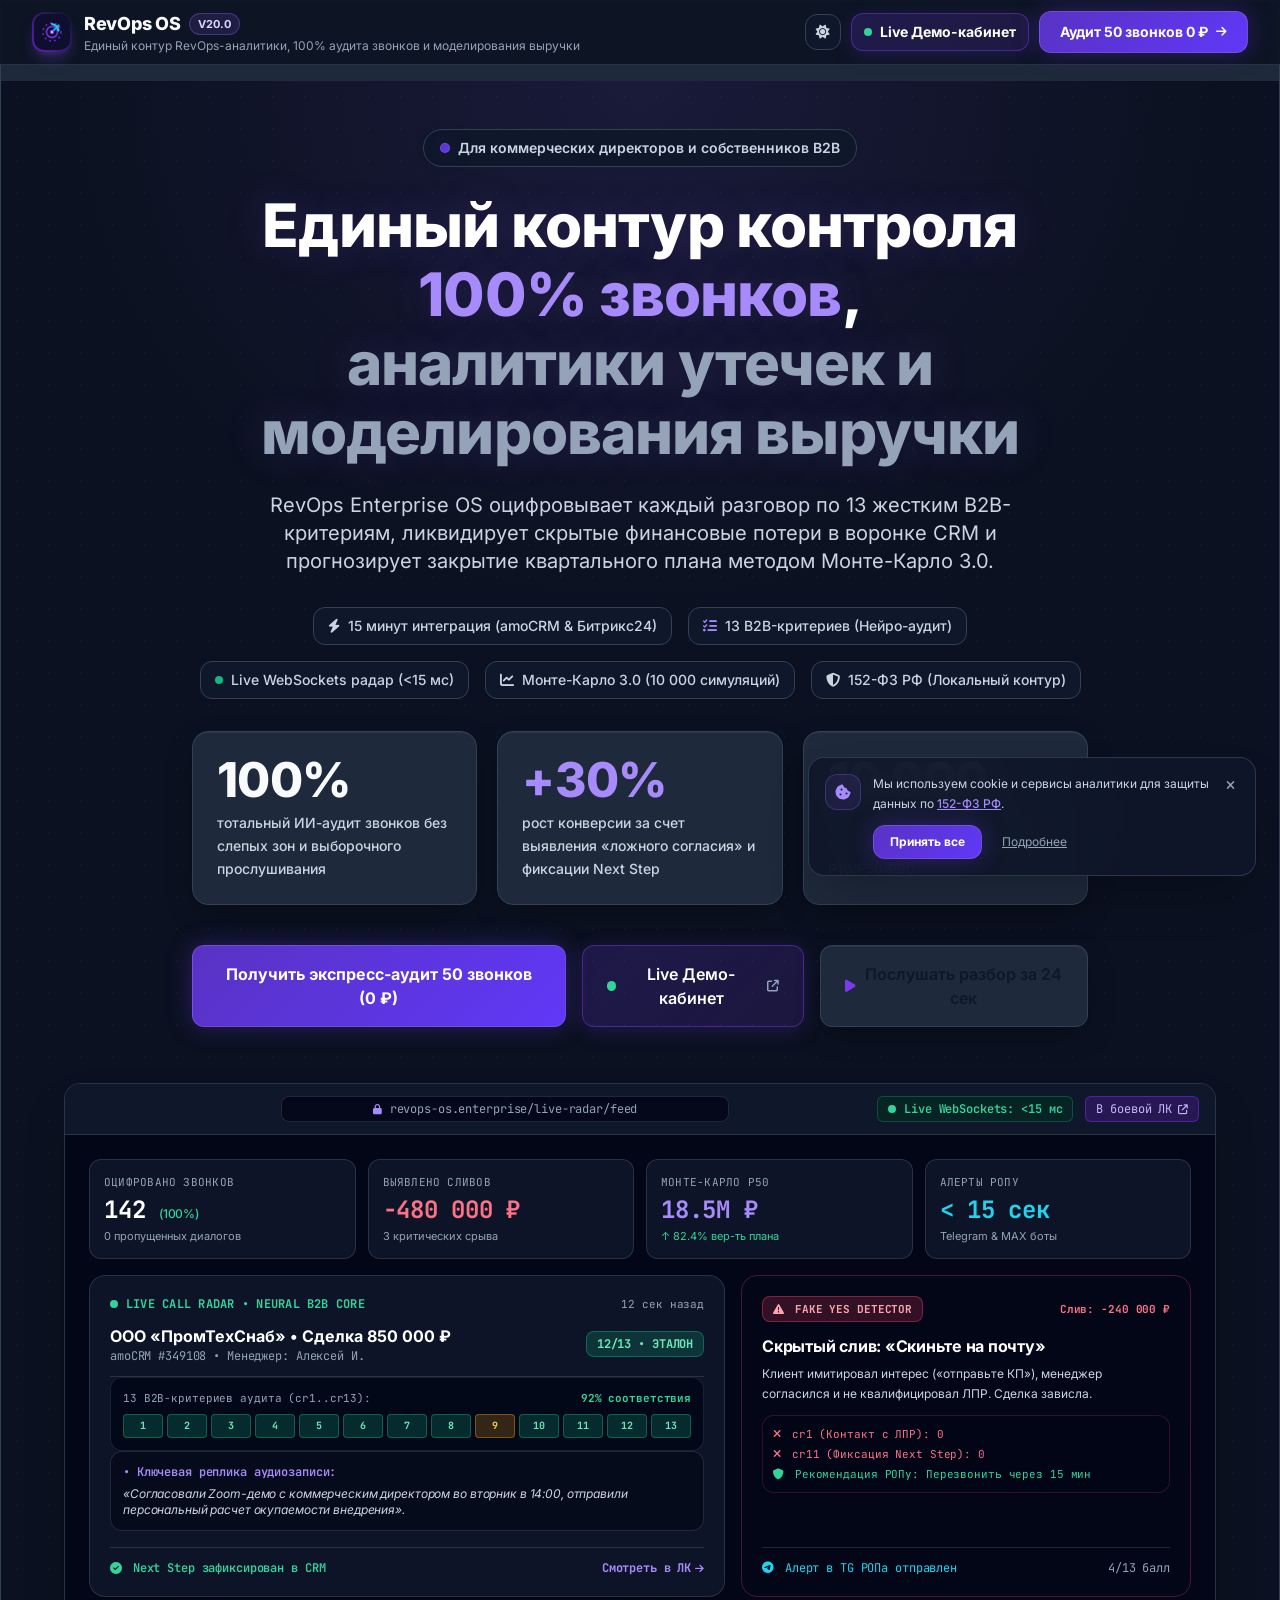
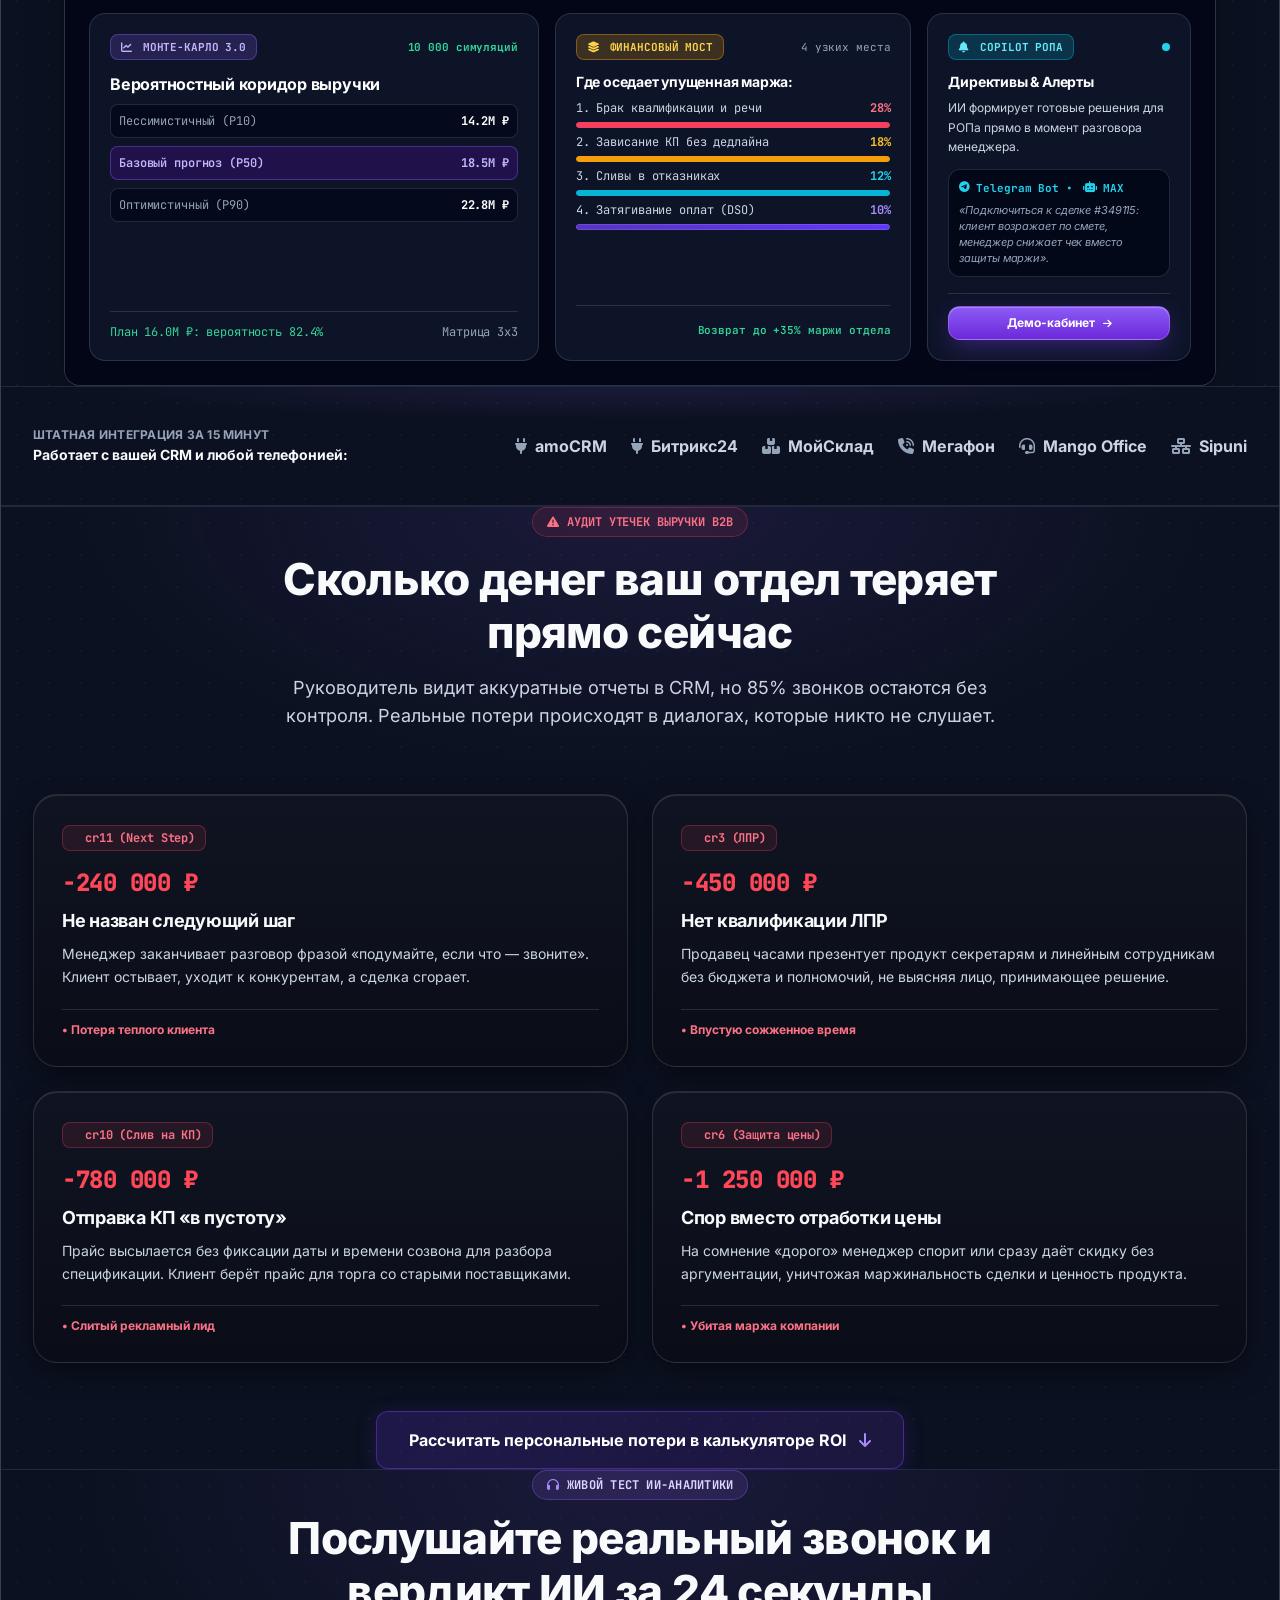
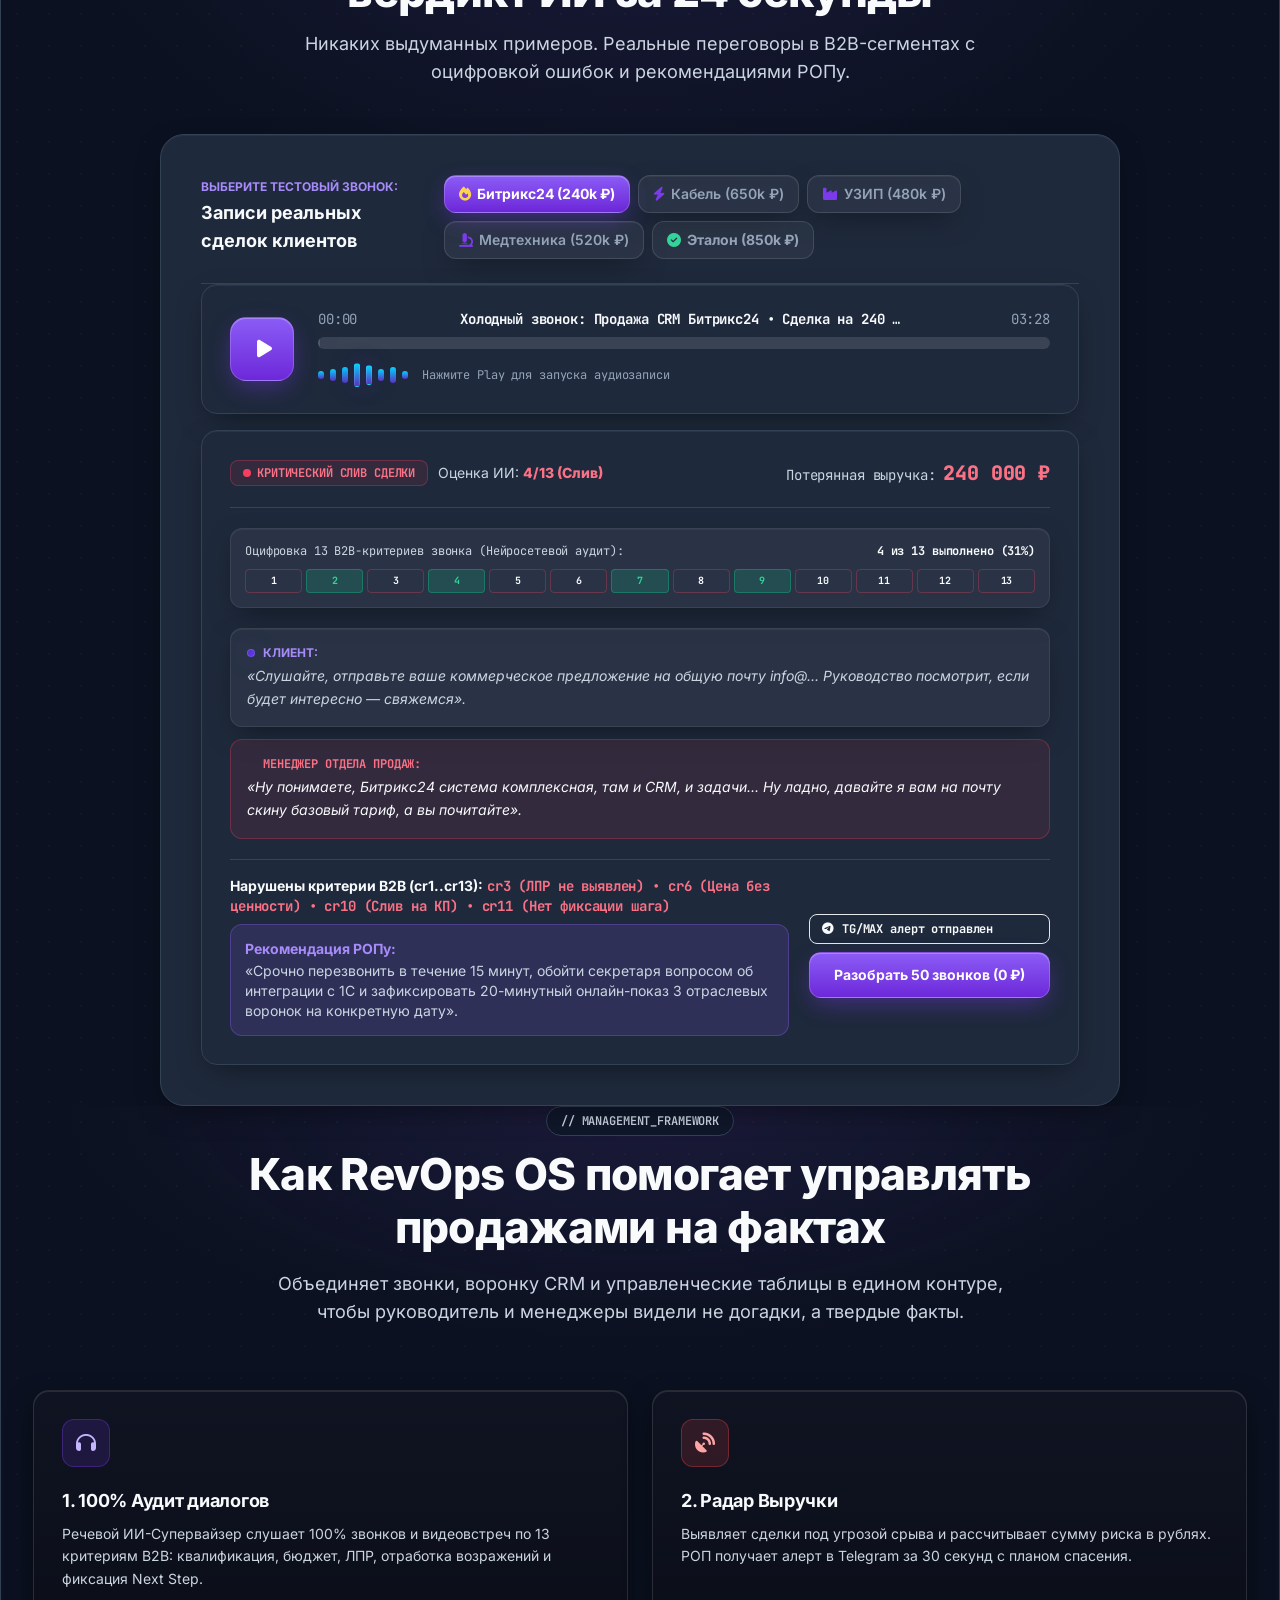
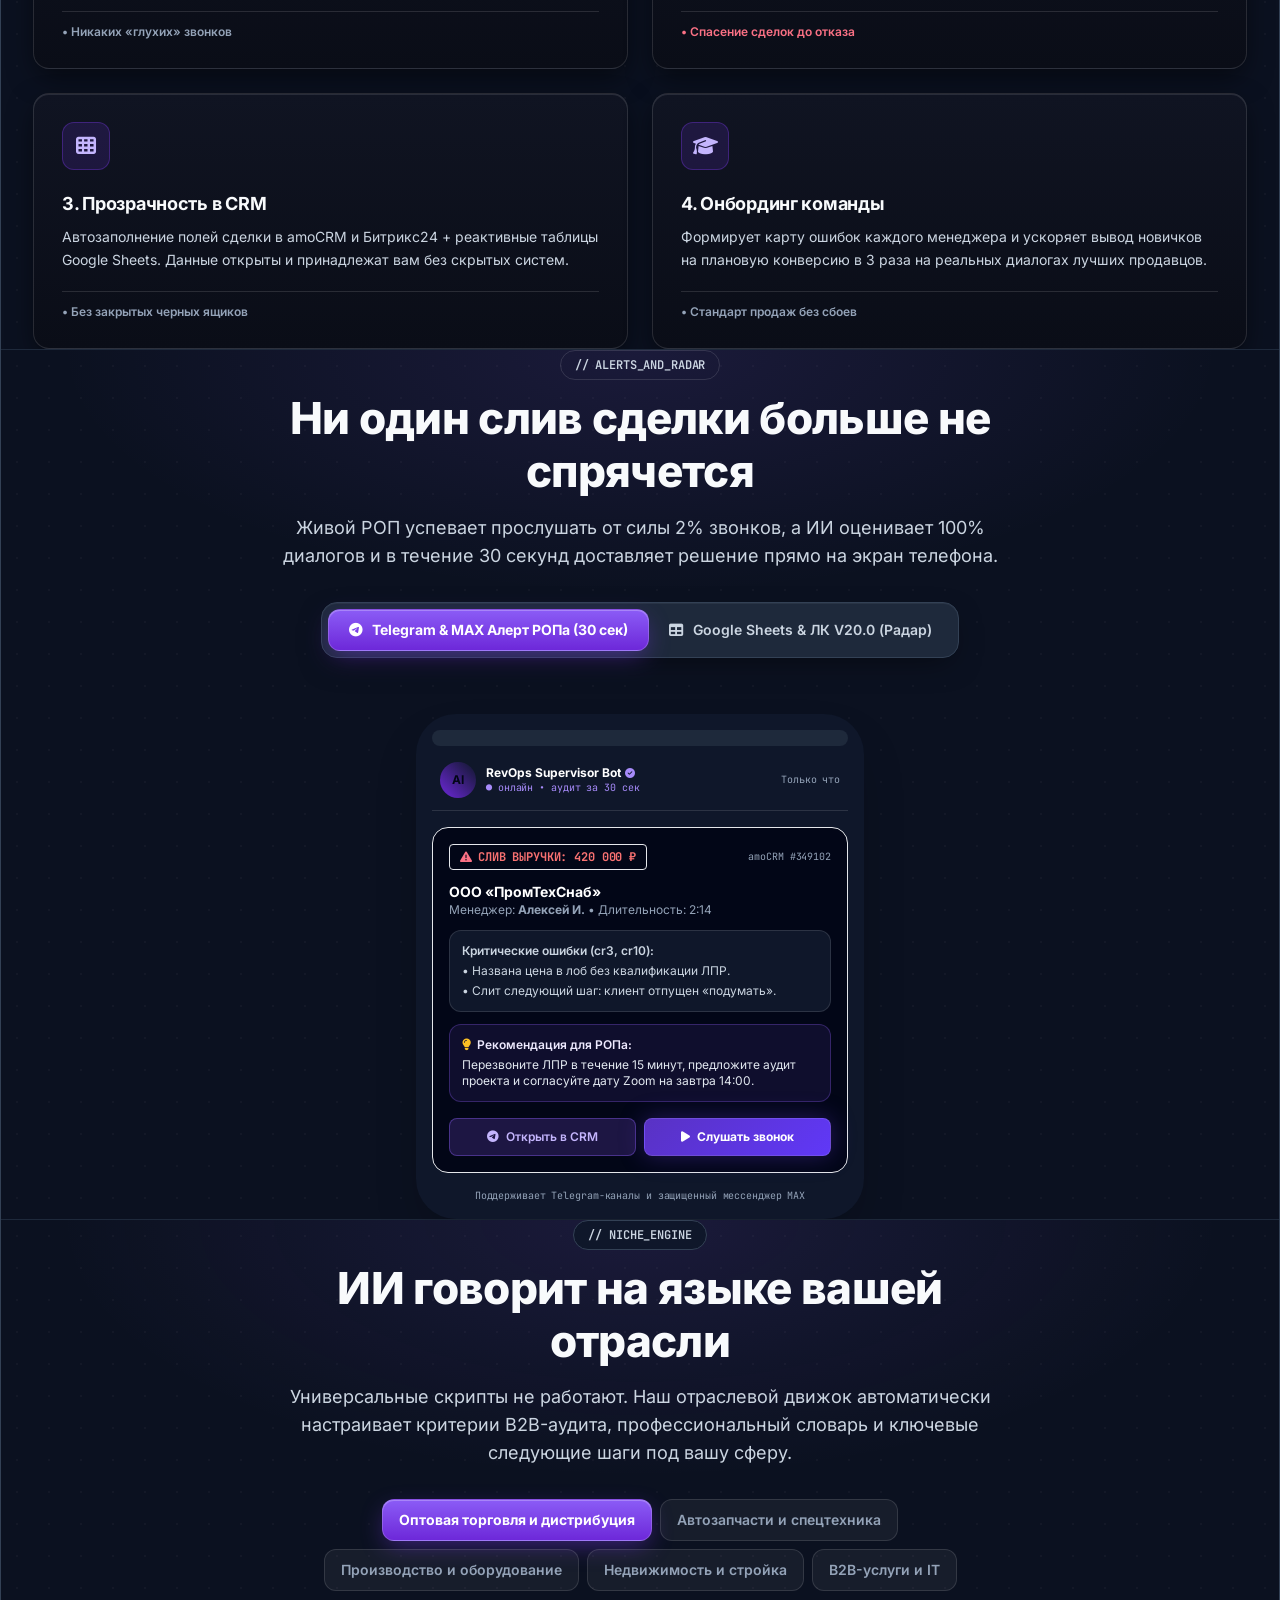
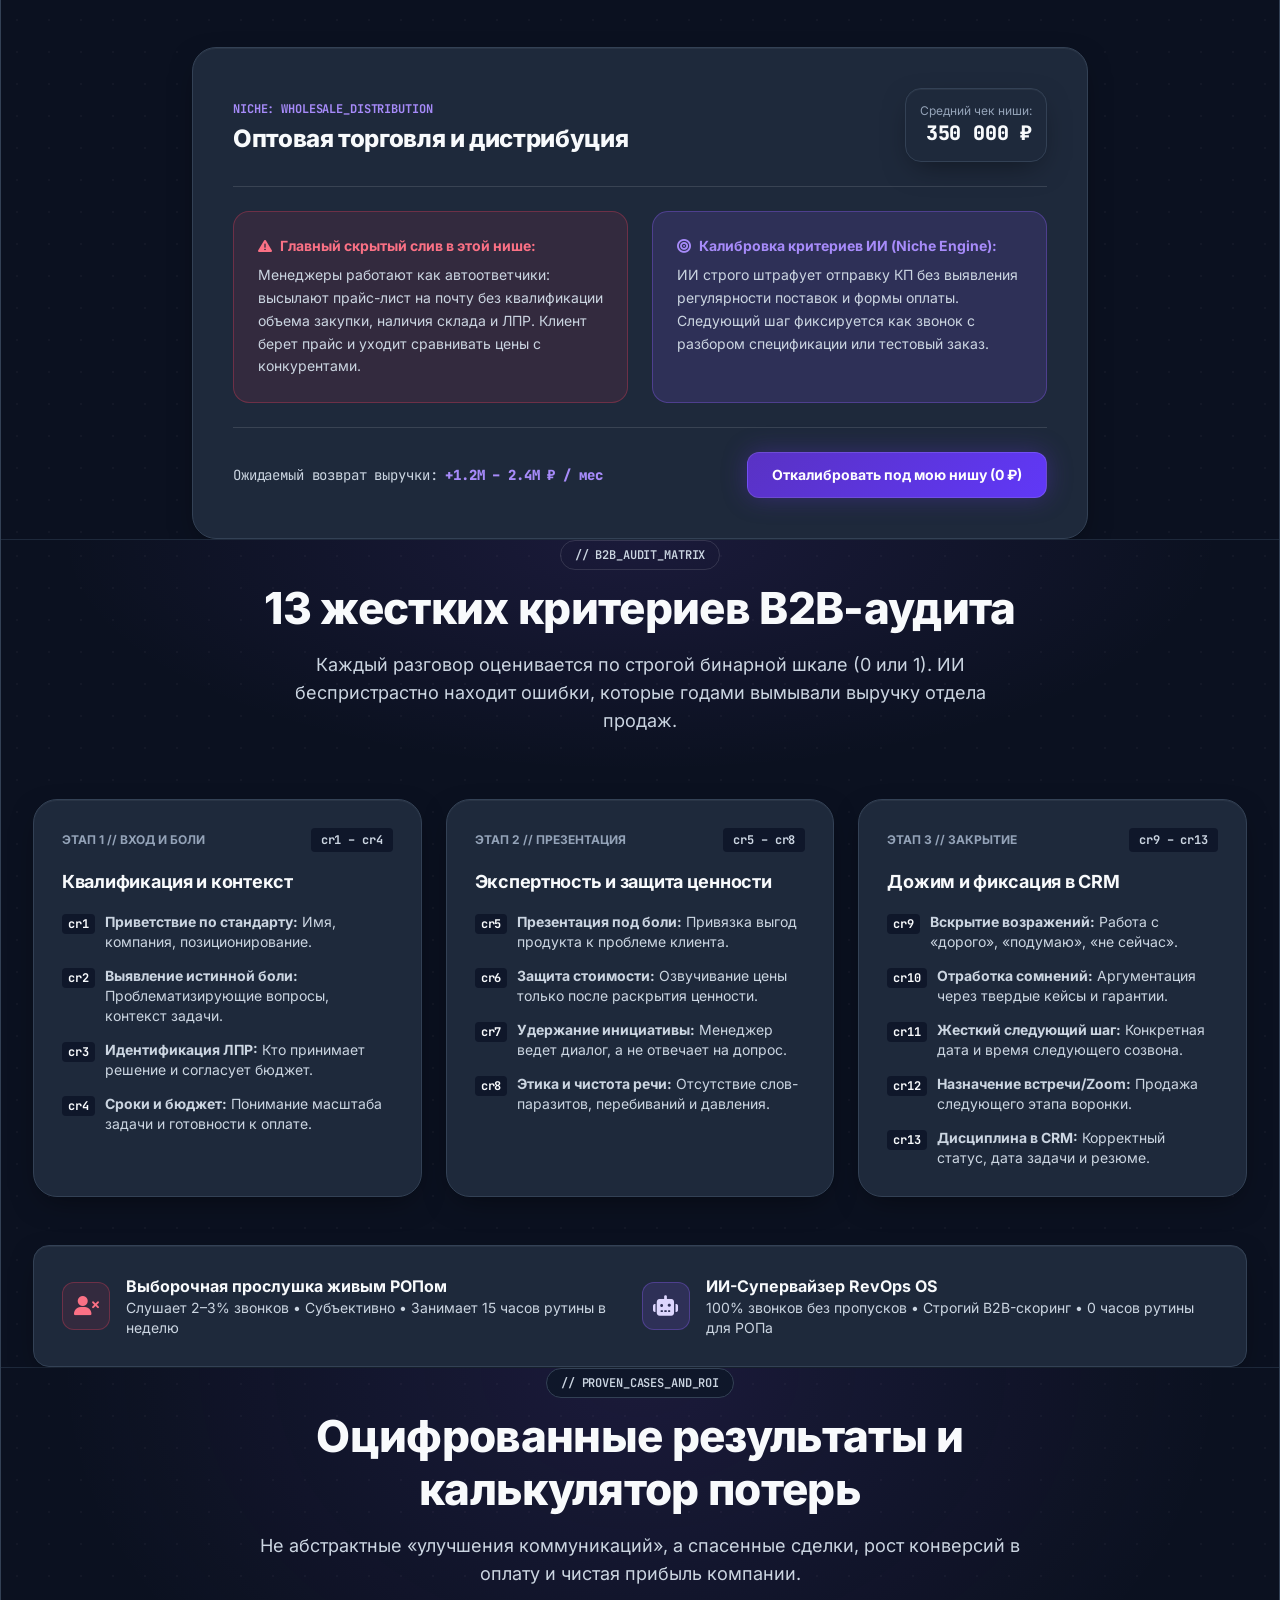
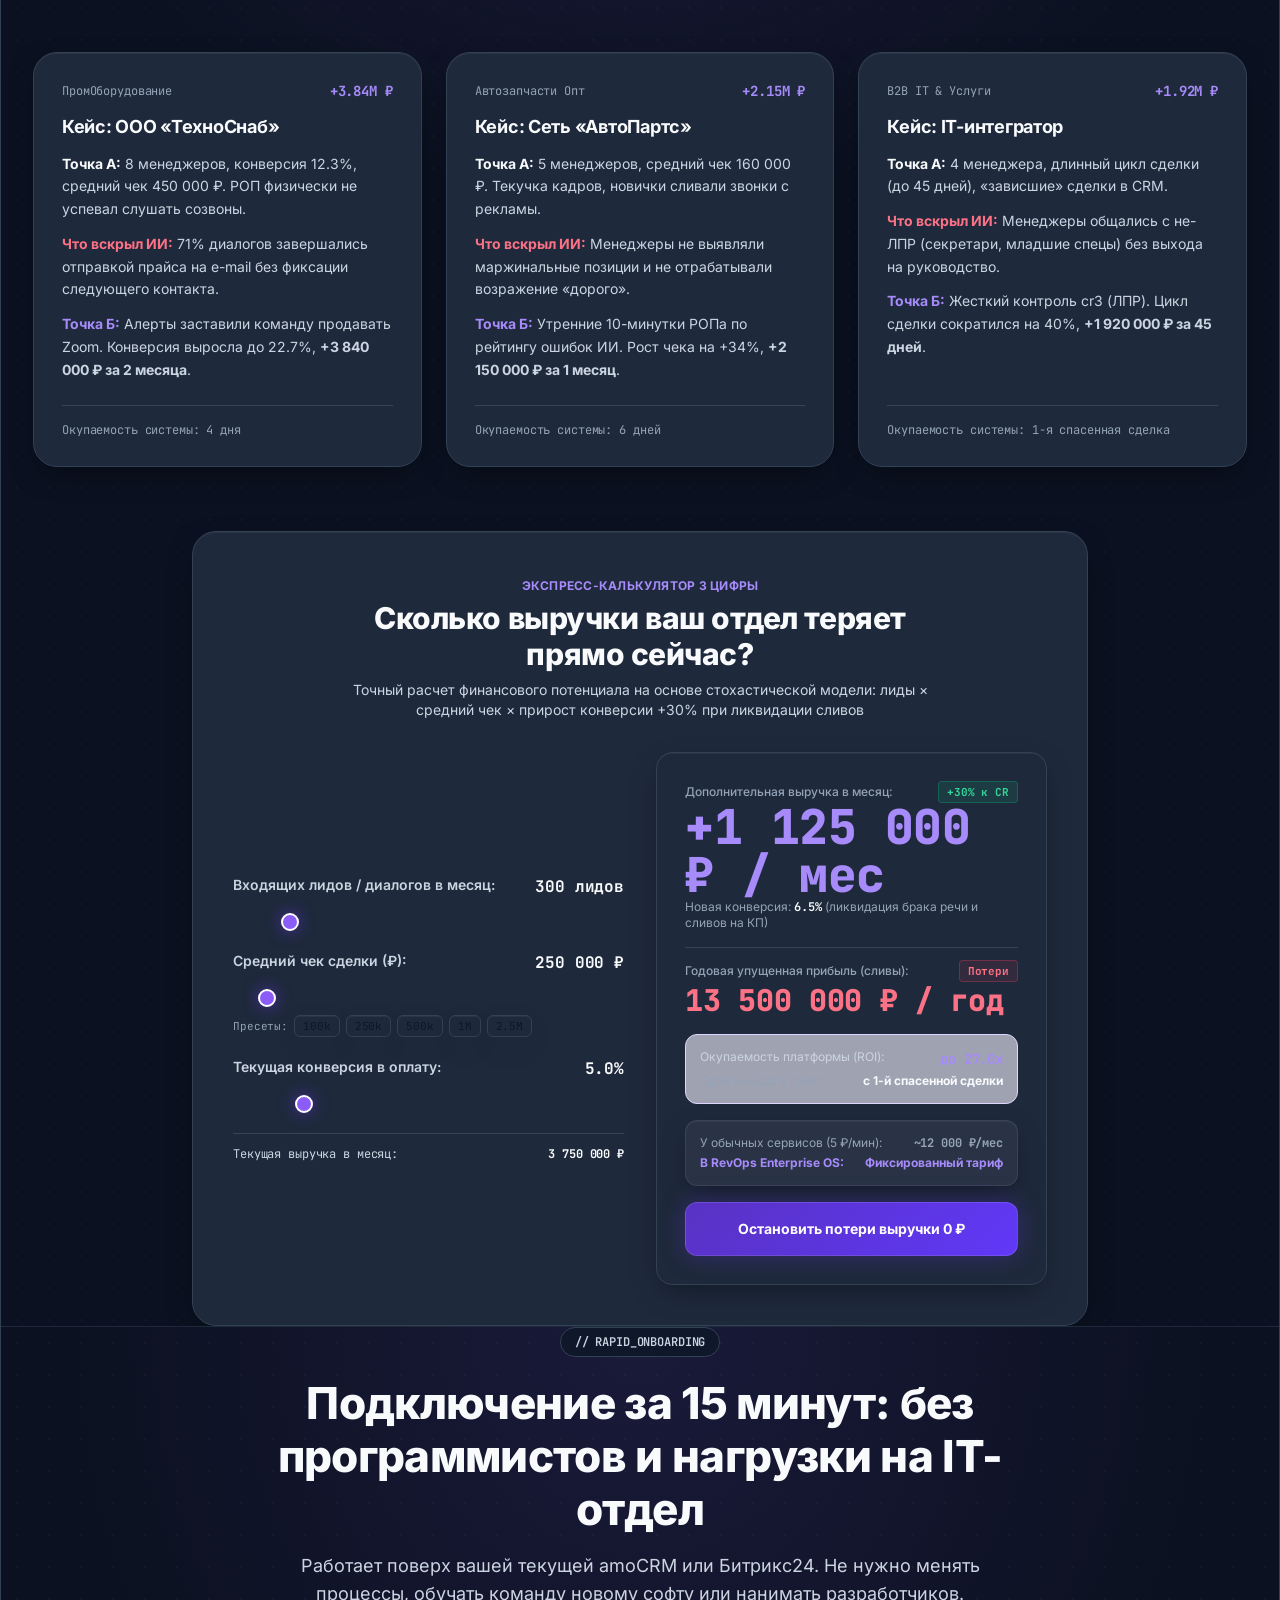
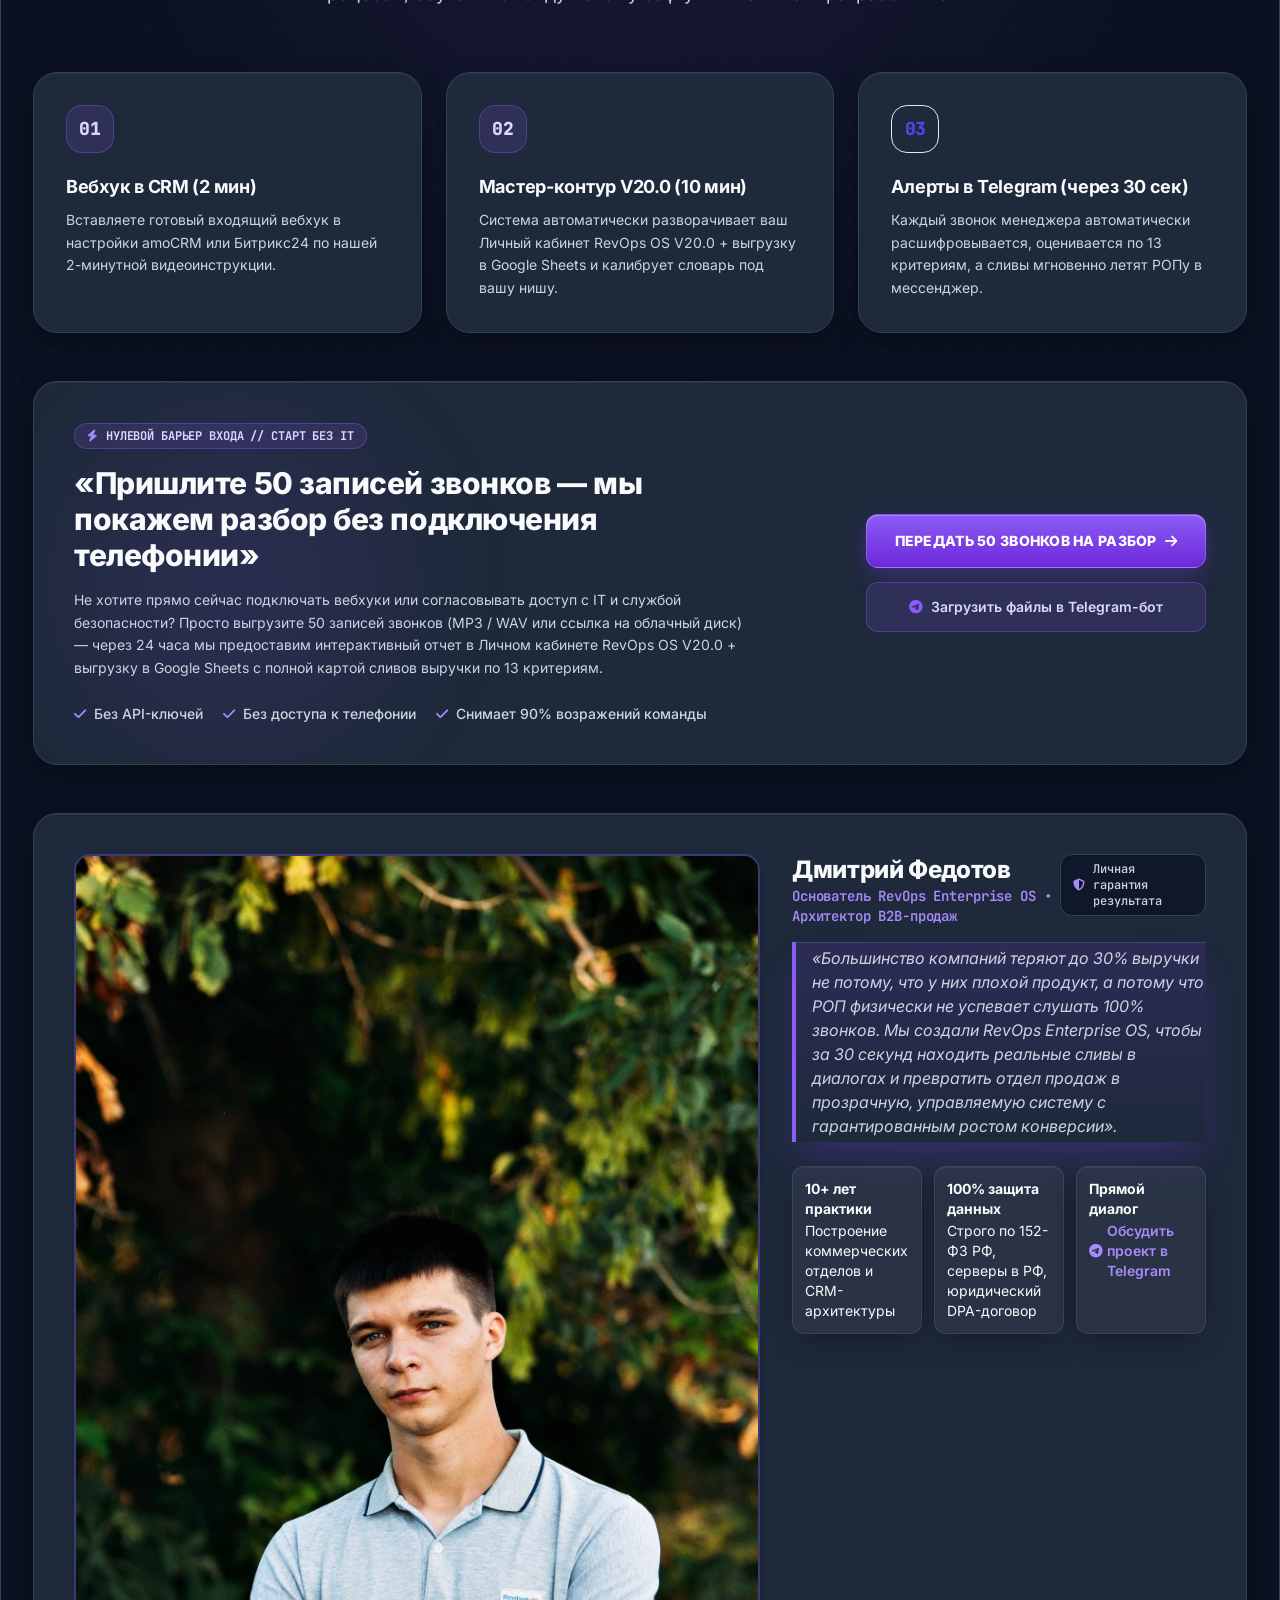
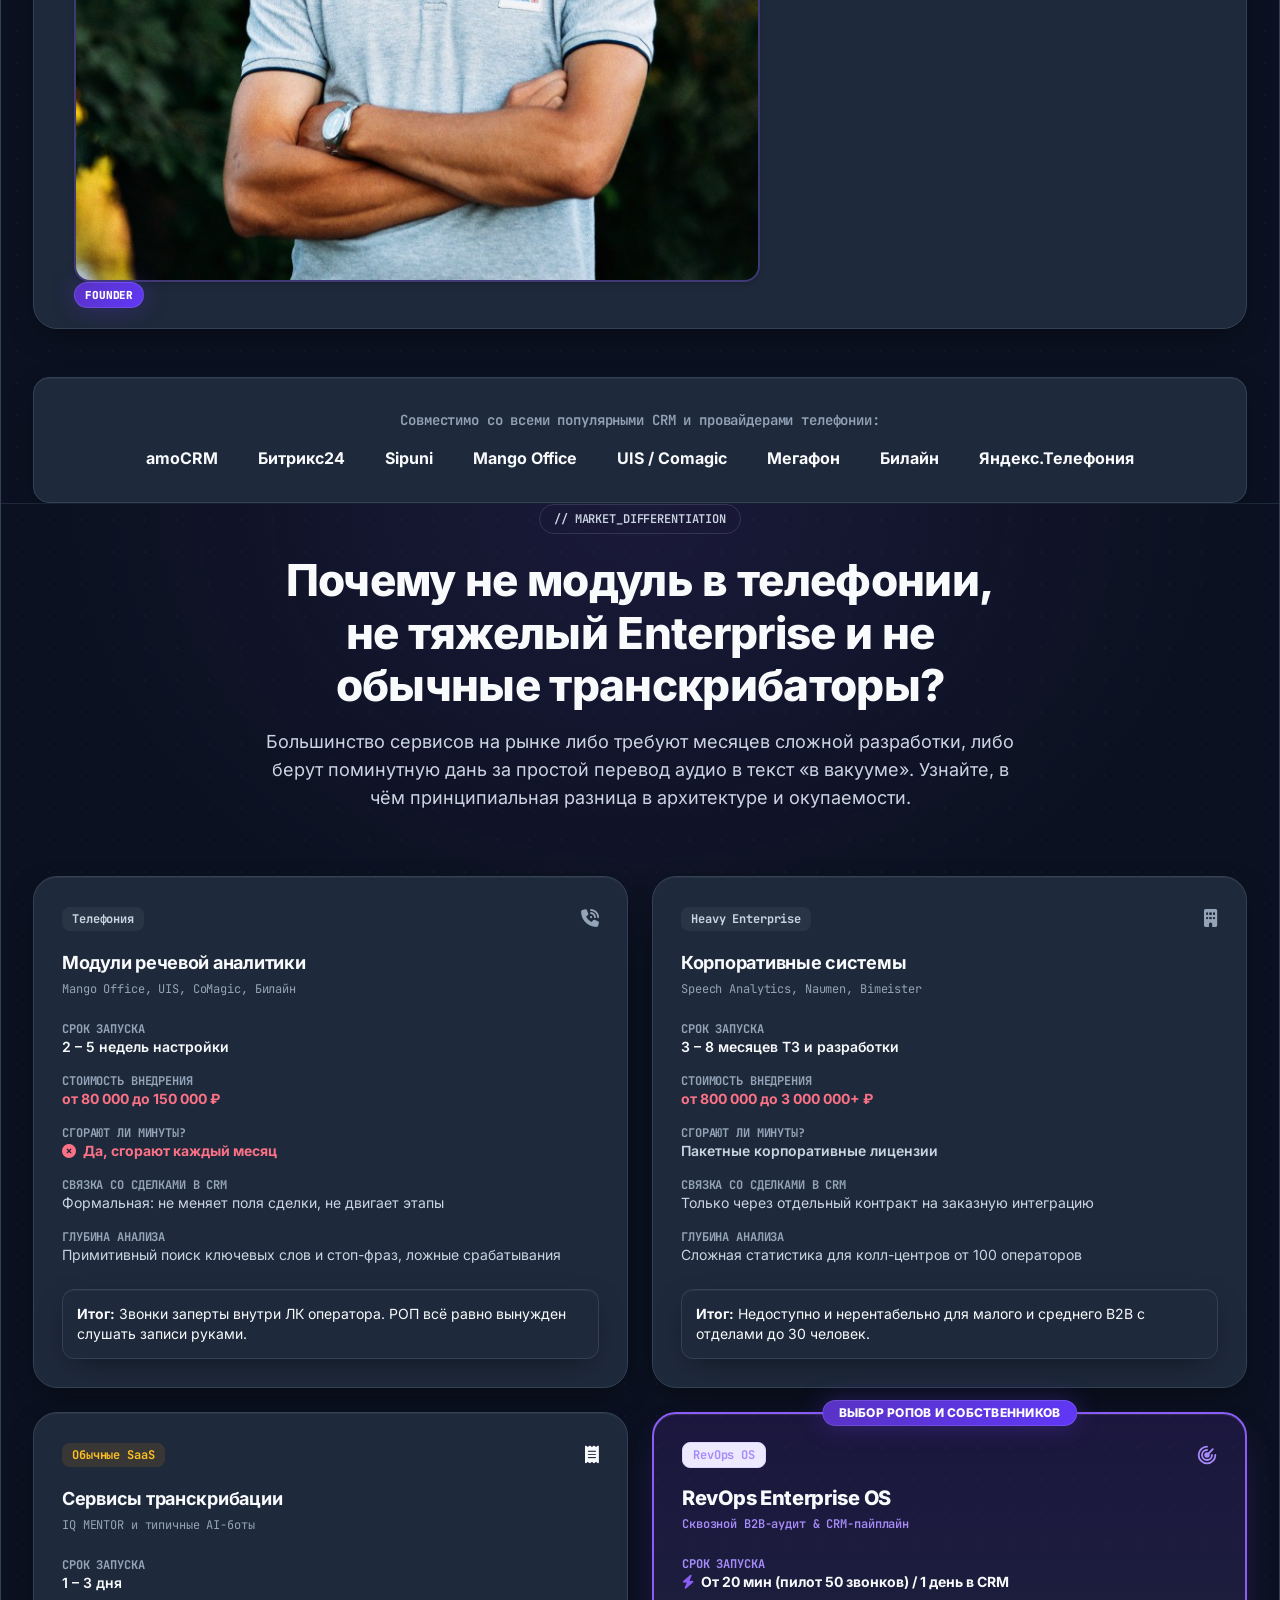
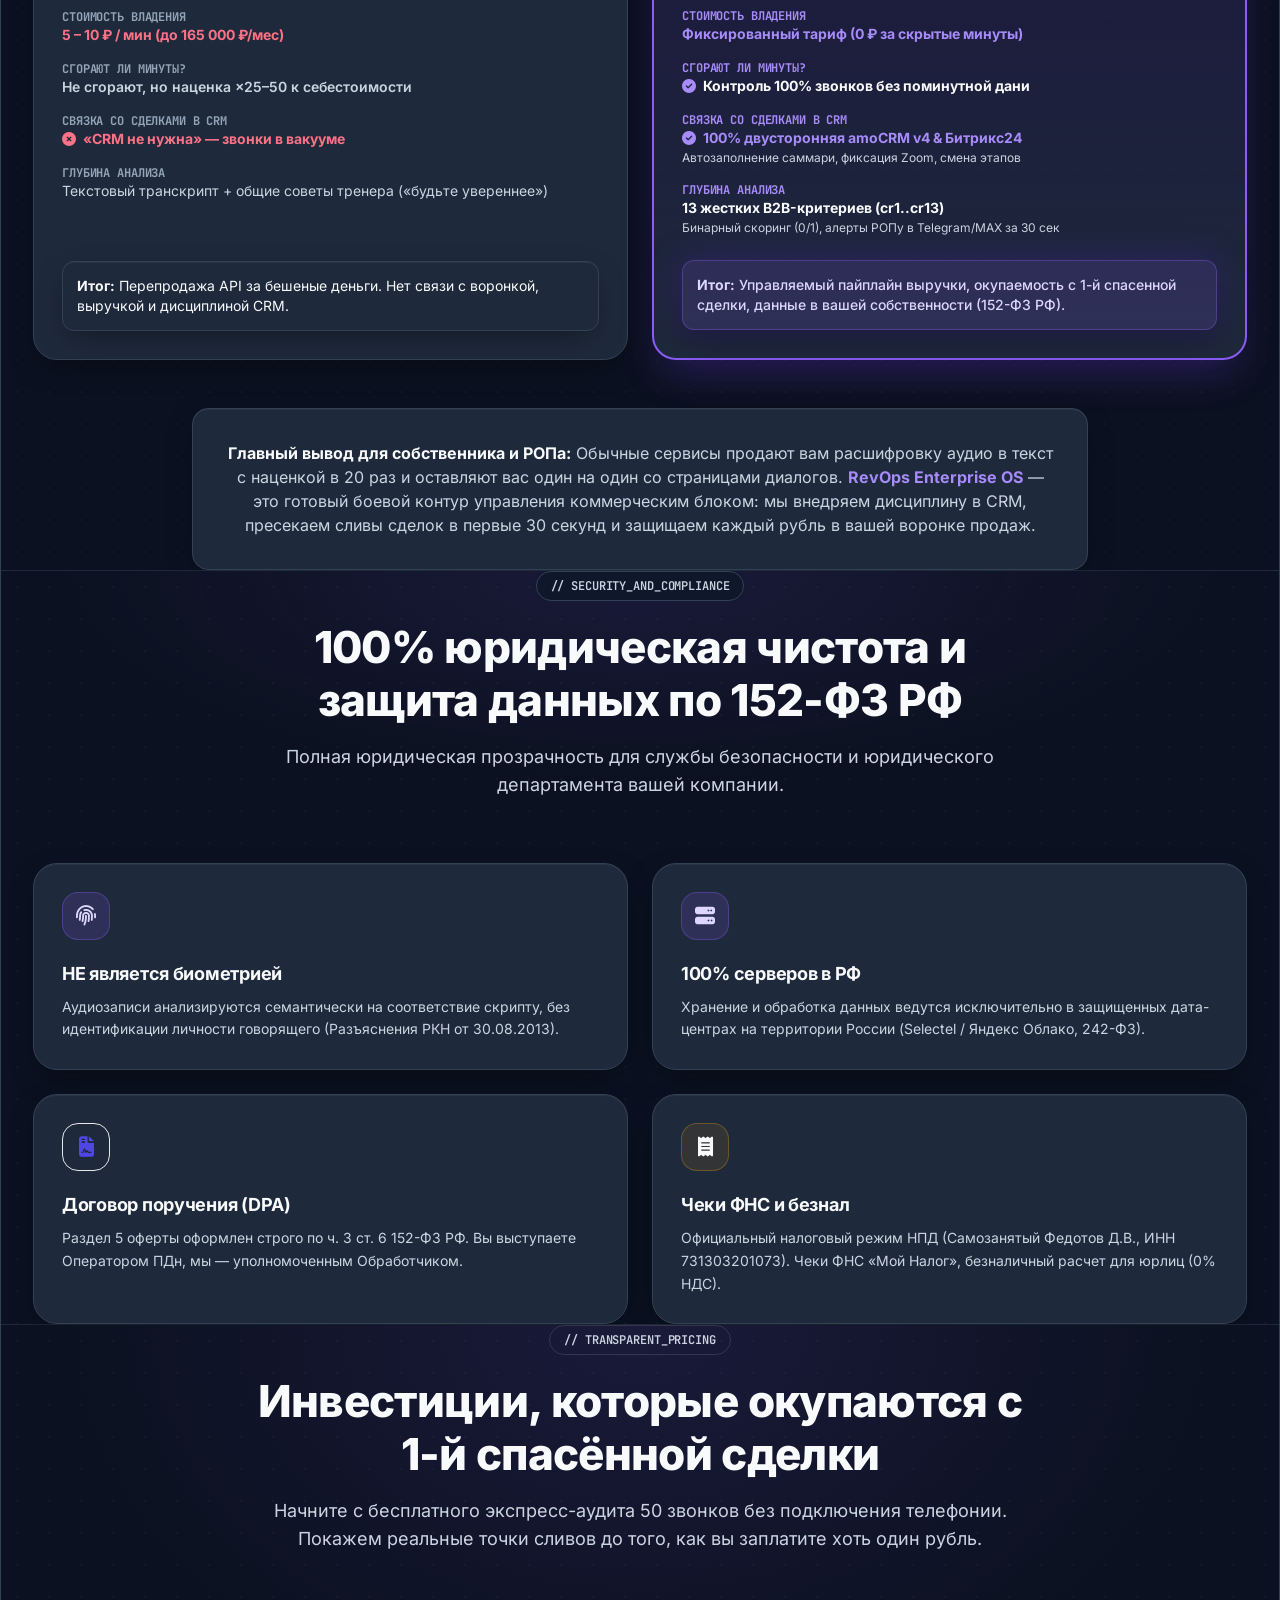
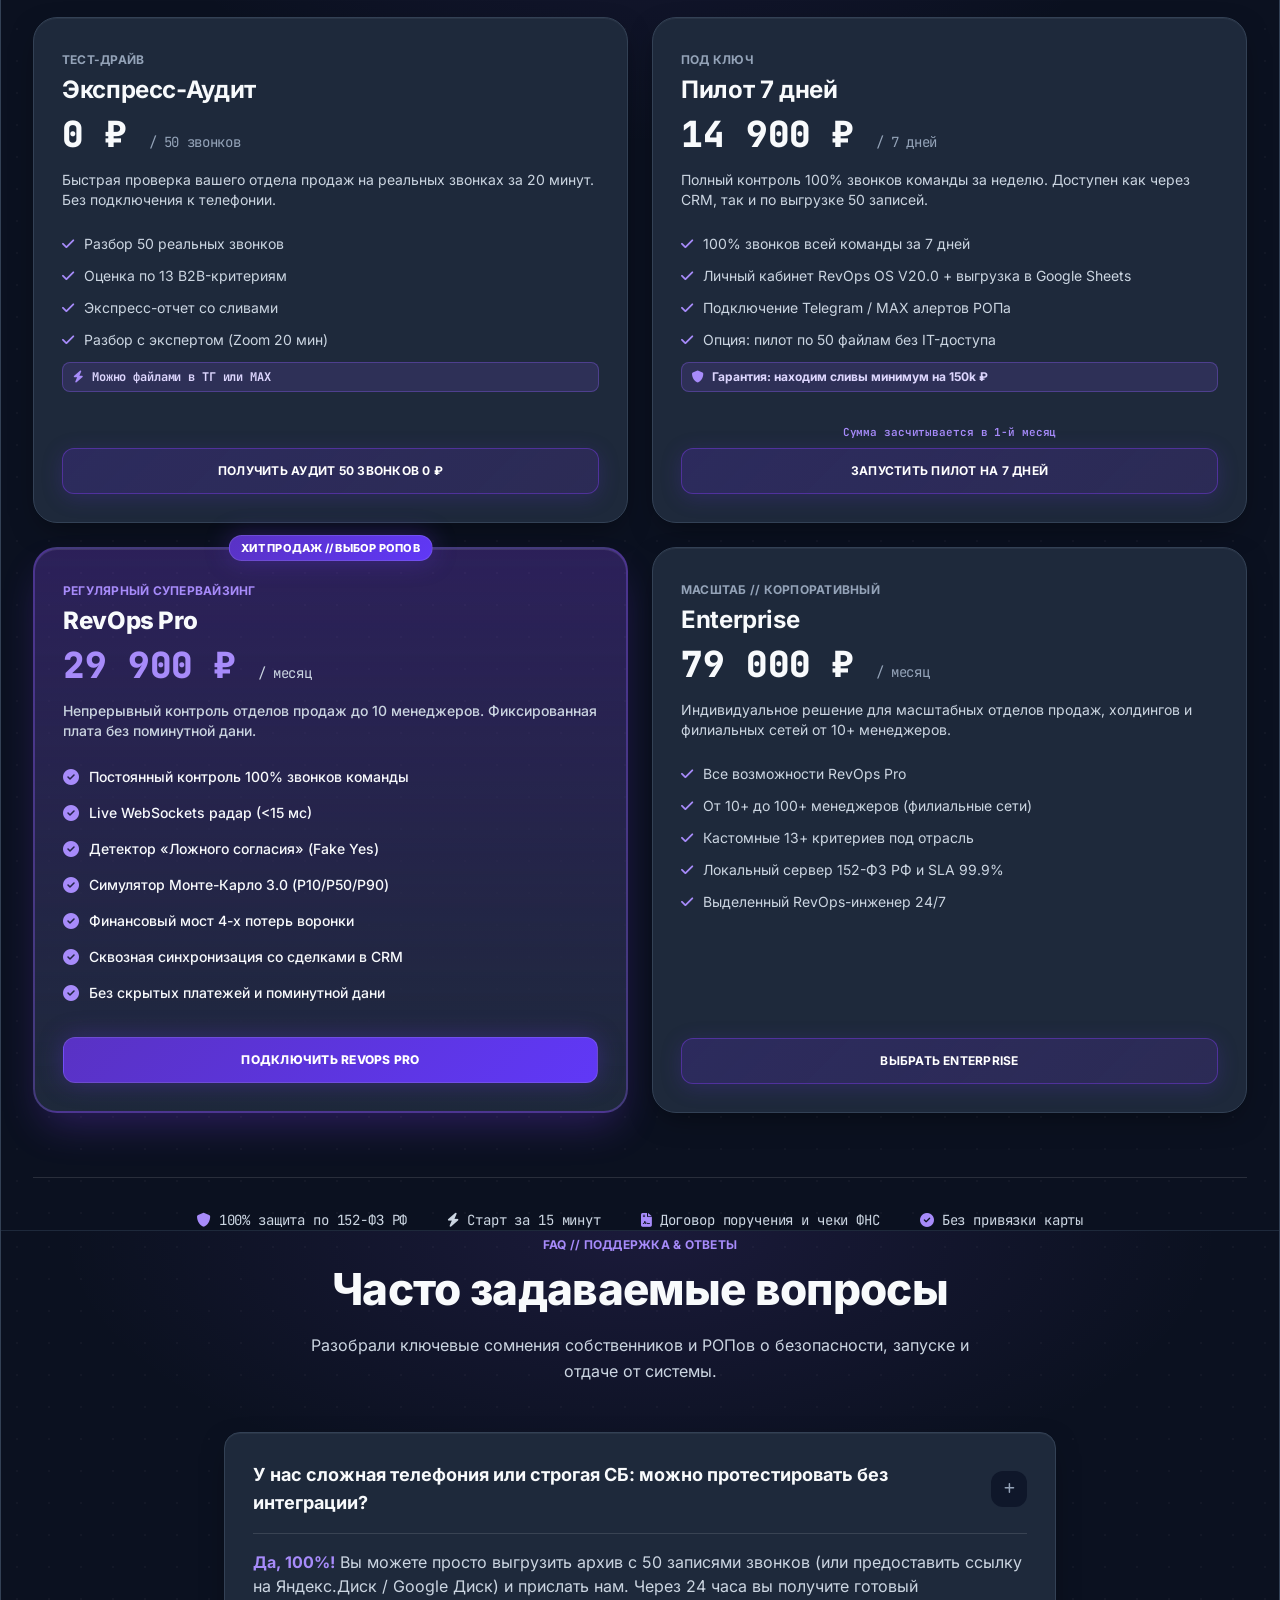
==== commit 3a5d7809: "fix(compliance): replace public Gemini mentions with 152-FZ compliant RevOps Neural Core branding" ====
--- a/index.html
+++ b/index.html
@@ -625,7 +625,7 @@
                         </div>
                         <div class="flex items-center gap-2 px-3.5 py-2 rounded-xl bg-slate-100 border border-slate-200">
                             <i class="fas fa-list-check text-violet-600"></i>
-                            <span>13 B2B-критериев (Gemini 2.5 Flash)</span>
+                            <span>13 B2B-критериев (Нейро-аудит)</span>
                         </div>
                         <div class="flex items-center gap-2 px-3.5 py-2 rounded-xl bg-slate-100 border border-slate-200">
                             <span class="w-2 h-2 rounded-full bg-emerald-500 animate-pulse"></span>
@@ -733,7 +733,7 @@
                                     <div class="flex items-center justify-between gap-2 mb-3">
                                         <div class="flex items-center gap-2">
                                             <span class="w-2 h-2 rounded-full bg-emerald-400 animate-ping"></span>
-                                            <span class="font-mono text-xs font-bold uppercase tracking-wider text-emerald-400">Live Call Radar &bull; Gemini 2.5 Flash</span>
+                                            <span class="font-mono text-xs font-bold uppercase tracking-wider text-emerald-400">Live Call Radar &bull; Neural B2B Core</span>
                                         </div>
                                         <span class="text-[11px] font-mono text-slate-400">12 сек назад</span>
                                     </div>
@@ -1152,7 +1152,7 @@
                         <!-- 13 Criteria Live Audit Bar -->
                         <div class="mb-5 p-3.5 rounded-xl bg-slate-50 border border-slate-200">
                             <div class="flex items-center justify-between text-xs font-mono text-slate-600 mb-2.5">
-                                <span>Оцифровка 13 B2B-критериев звонка (Gemini 2.5 Flash):</span>
+                                <span>Оцифровка 13 B2B-критериев звонка (Нейросетевой аудит):</span>
                                 <span id="demoCrSummary" class="text-slate-900 font-bold">4 из 13 выполнено</span>
                             </div>
                             <div id="demoCrDots" class="grid-cols-13 gap-1 sm:gap-1.5 text-center">
@@ -1235,7 +1235,7 @@
                             </div>
                             <h3 class="font-display text-lg font-bold text-slate-900 mb-2">1. 100% Аудит диалогов</h3>
                             <p class="text-slate-600 text-sm leading-relaxed">
-                                Gemini AI слушает 100% звонков и видеовстреч по 13 критериям B2B: квалификация, бюджет, ЛПР, отработка возражений и фиксация Next Step.
+                                Речевой ИИ-Супервайзер слушает 100% звонков и видеовстреч по 13 критериям B2B: квалификация, бюджет, ЛПР, отработка возражений и фиксация Next Step.
                             </p>
                         </div>
                         <div class="mt-5 pt-3 border-t border-slate-100 text-xs font-sans text-slate-500 font-semibold">
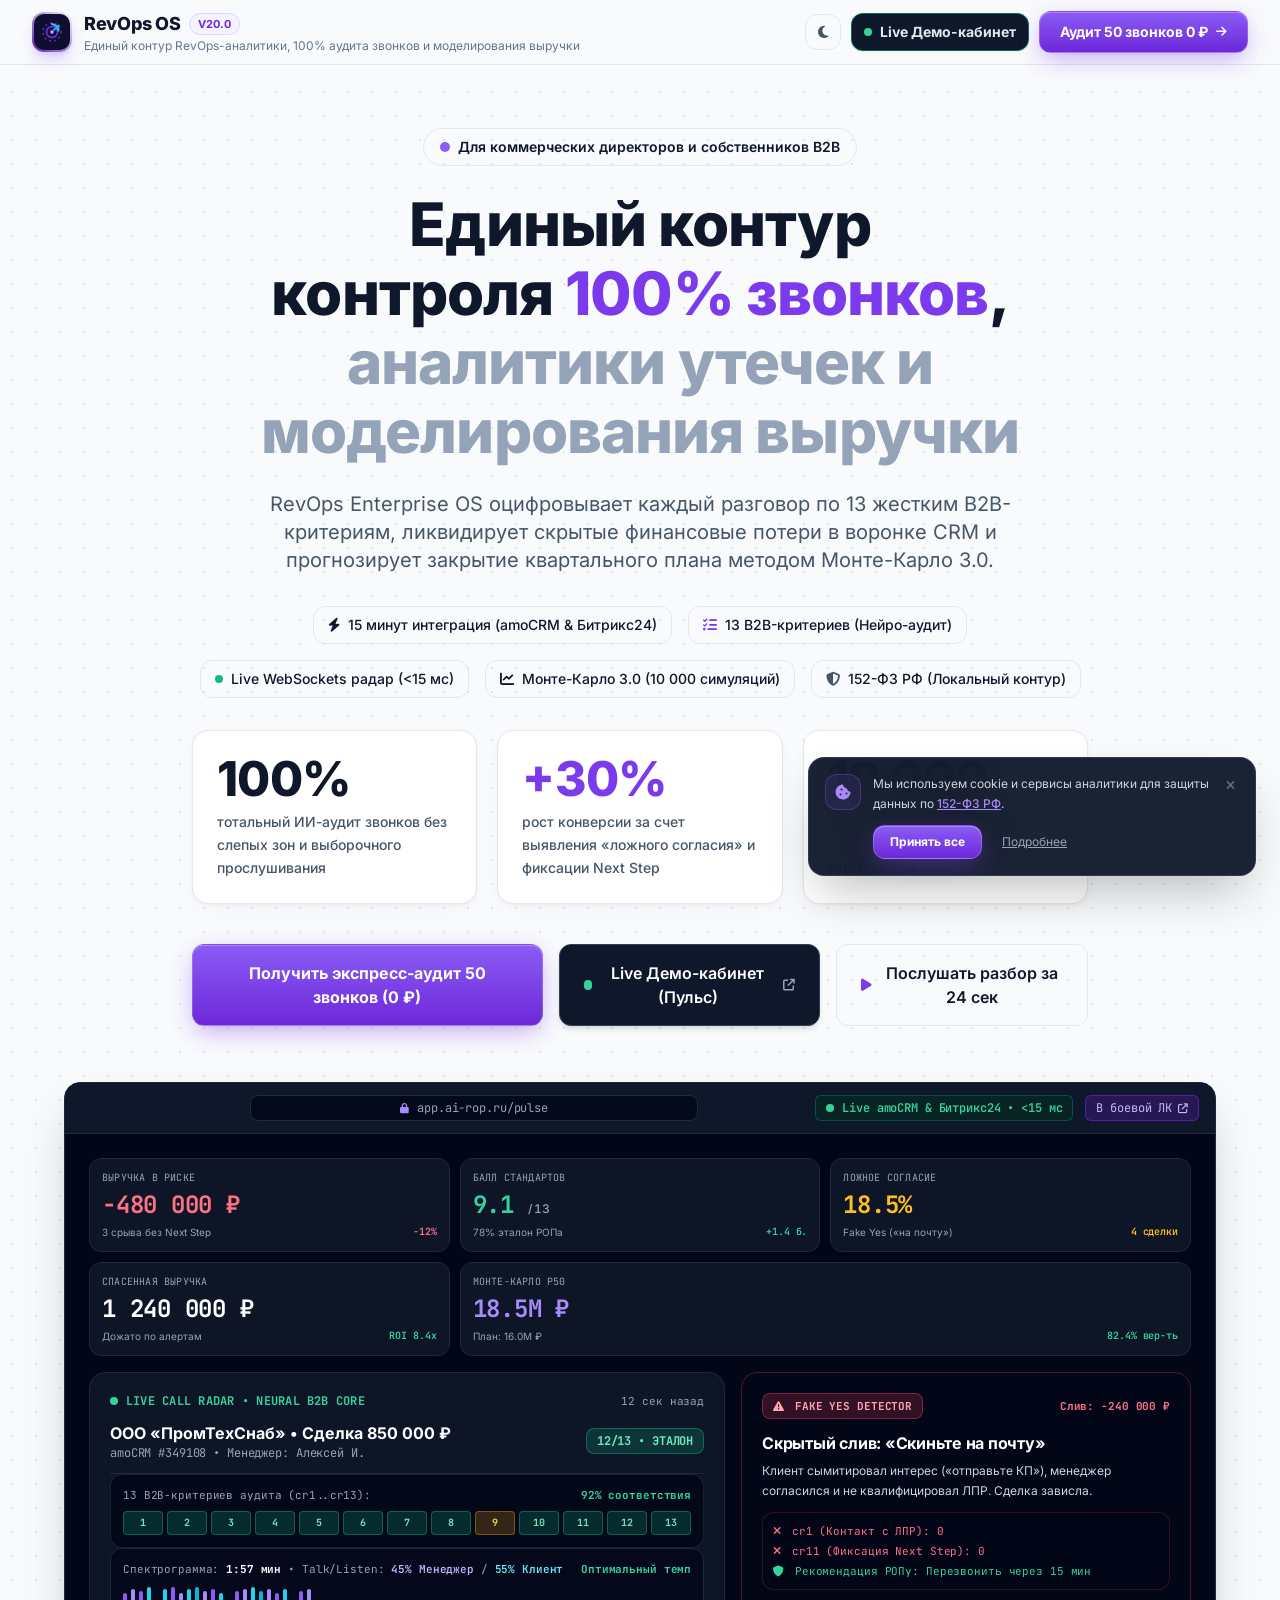
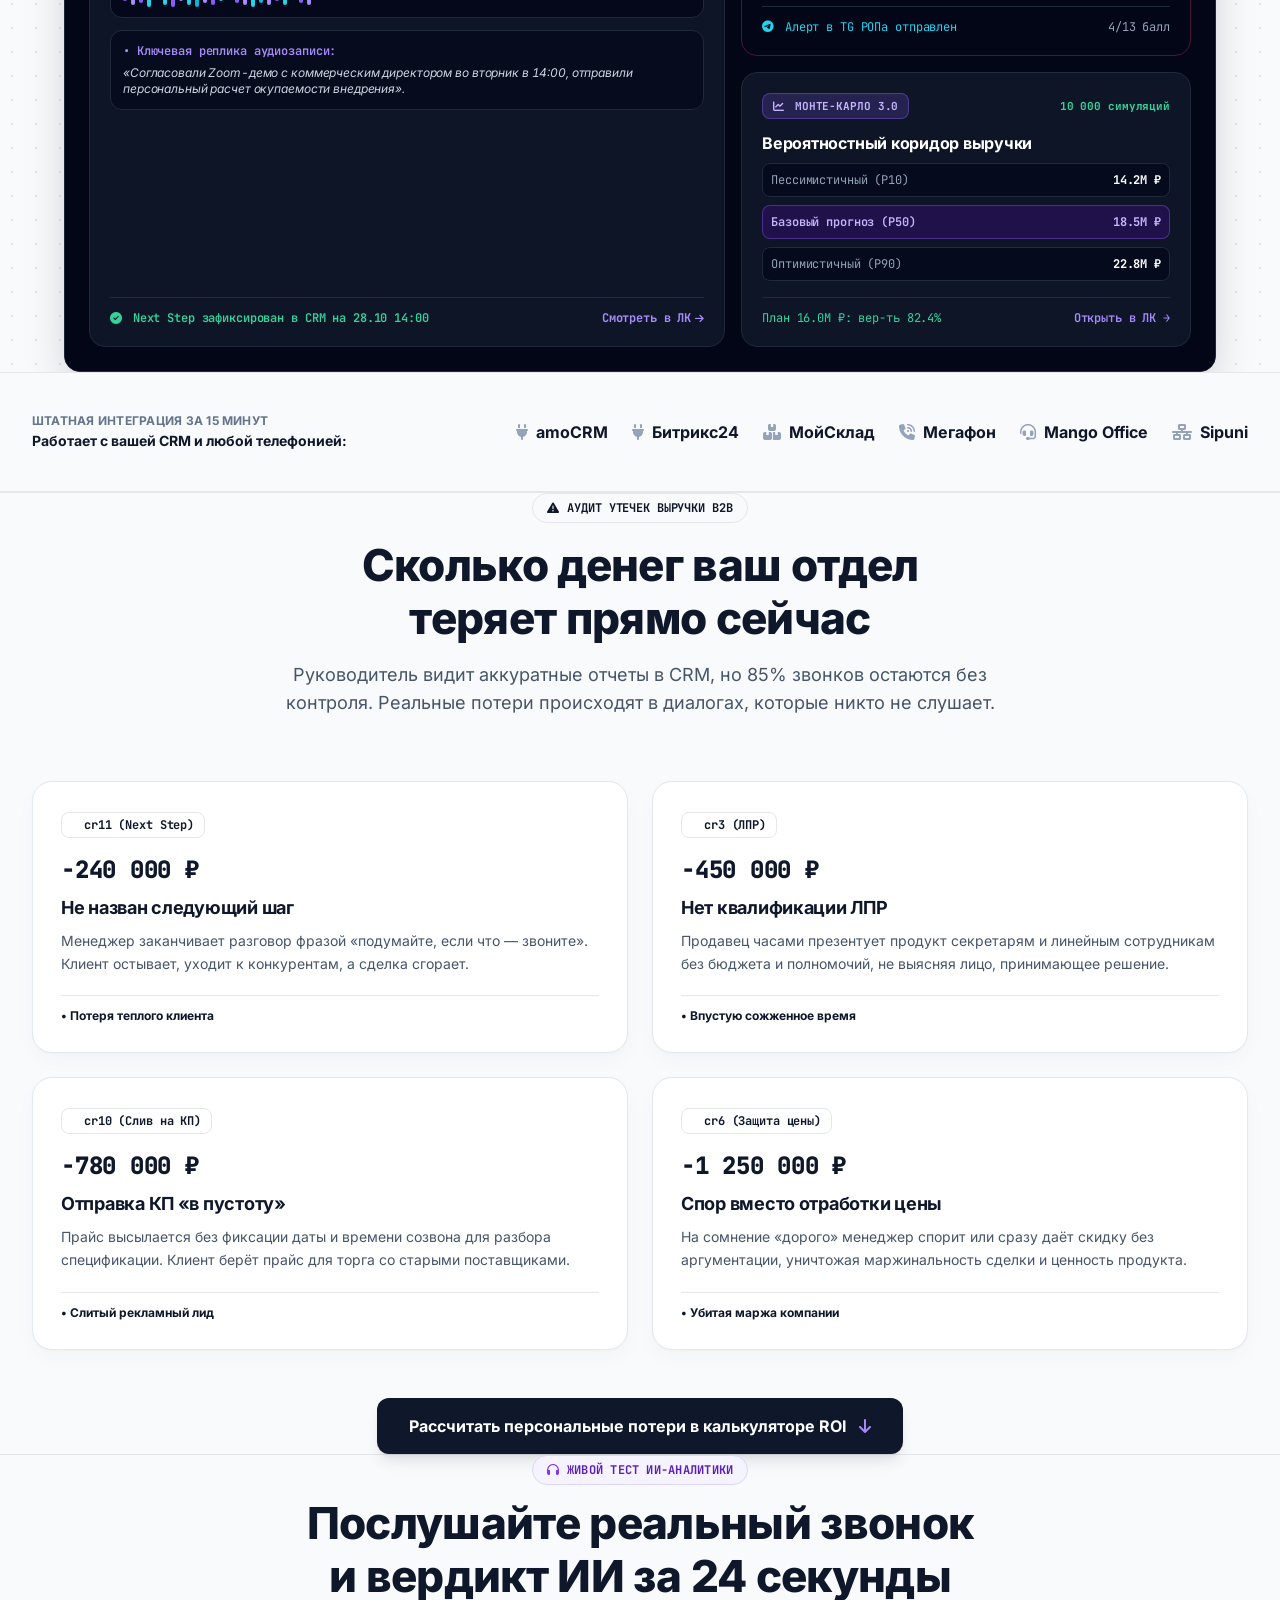
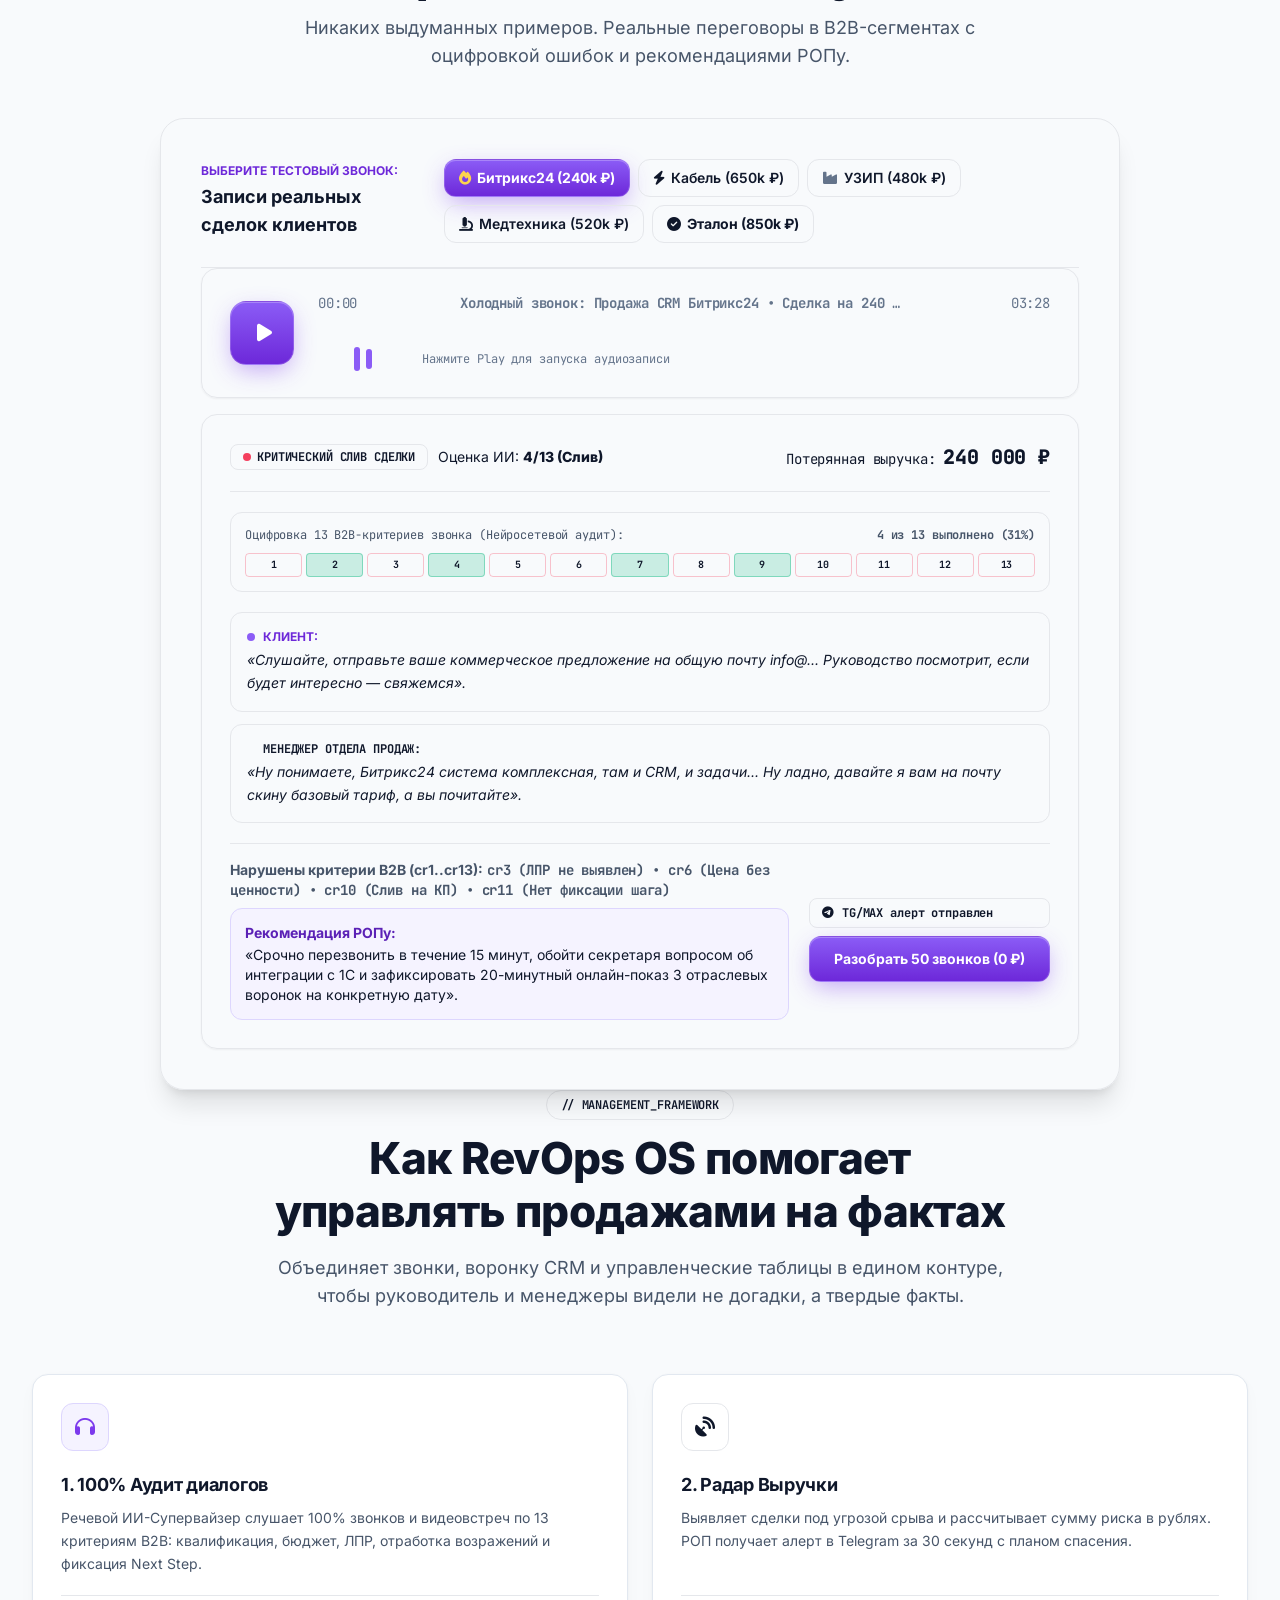
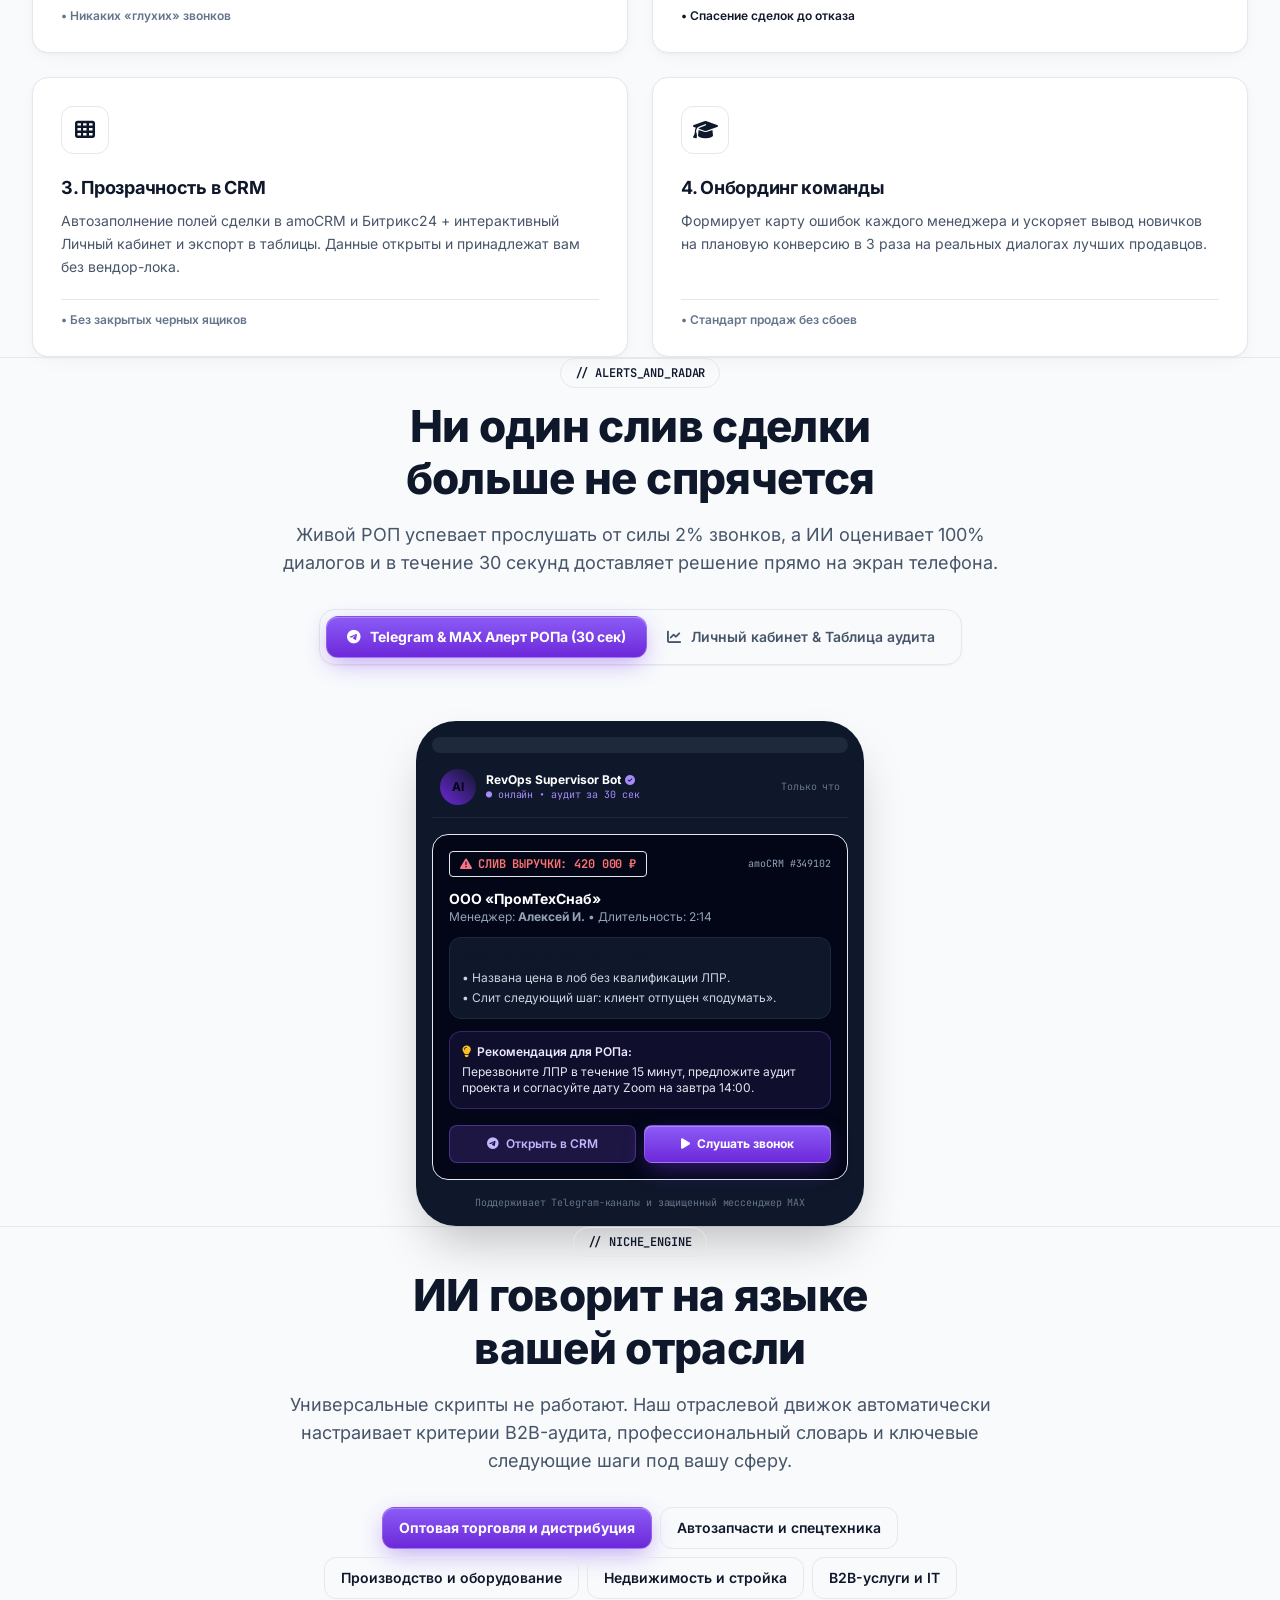
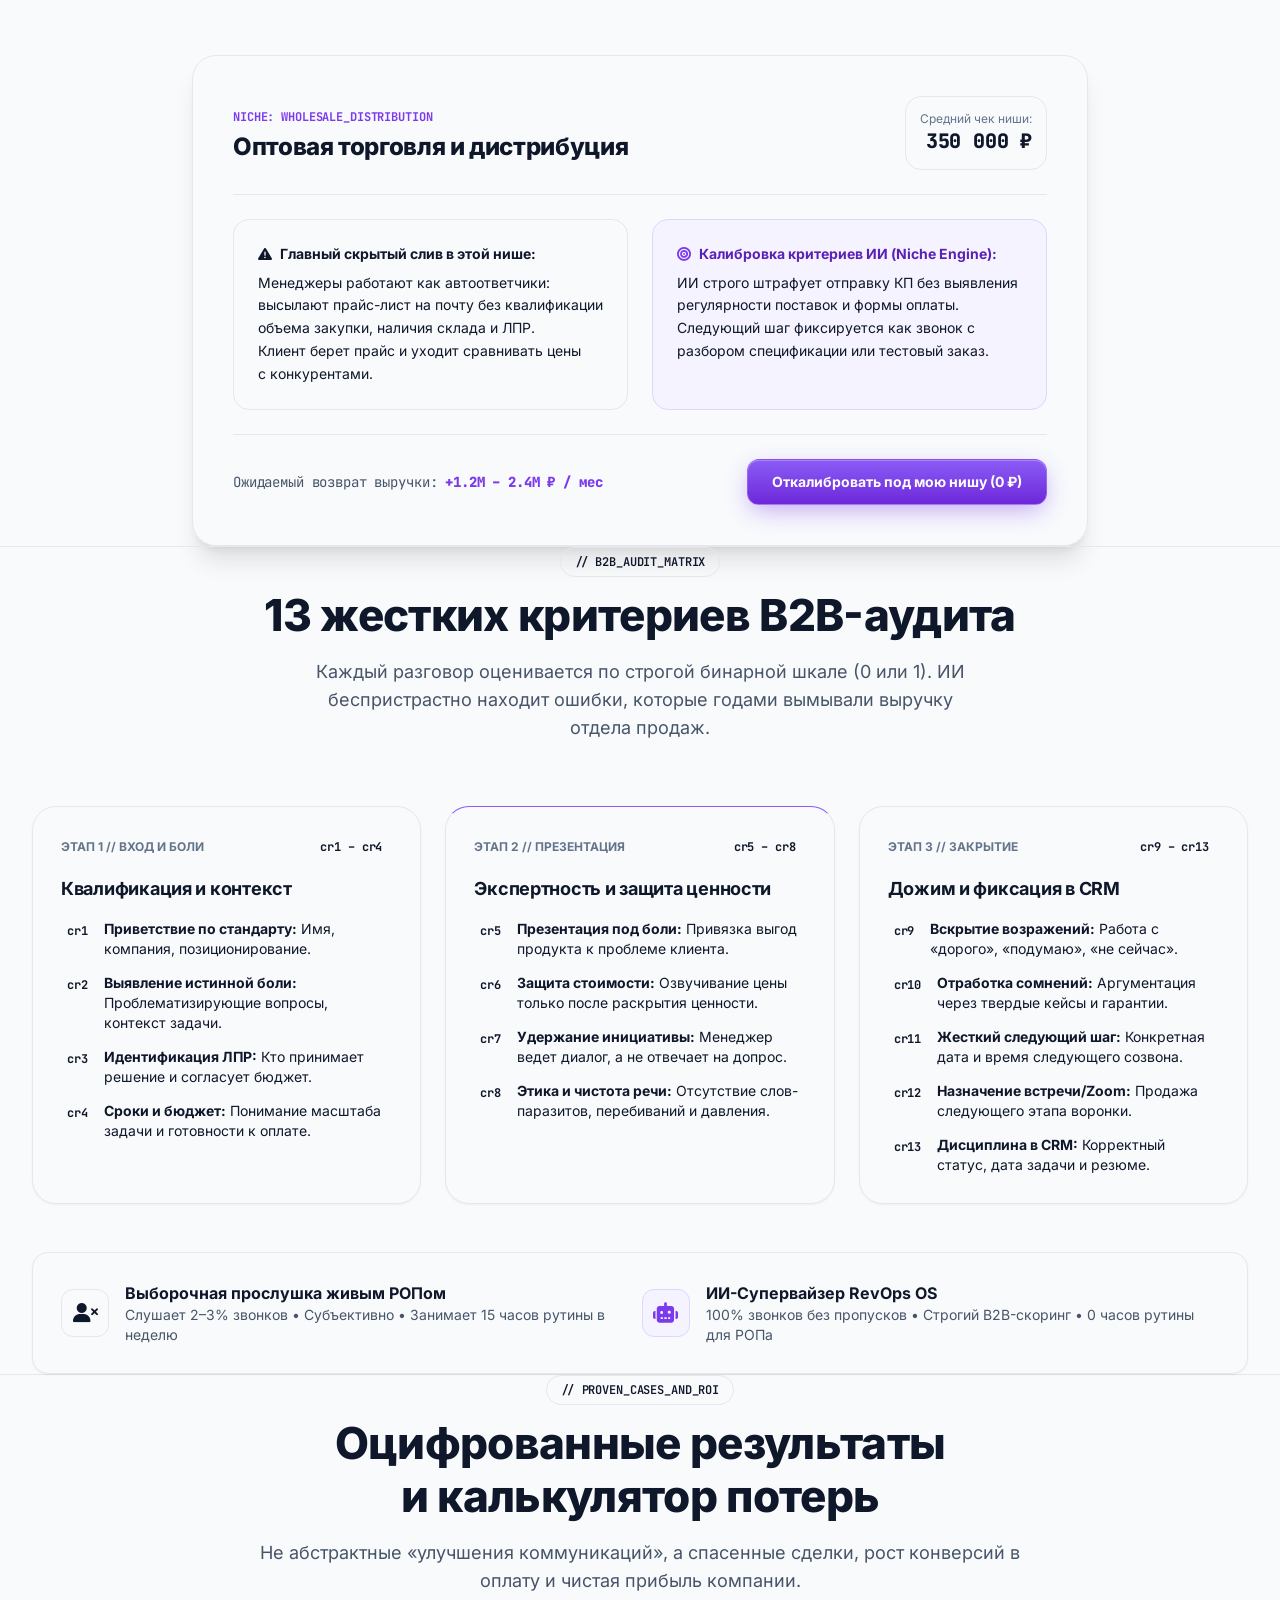
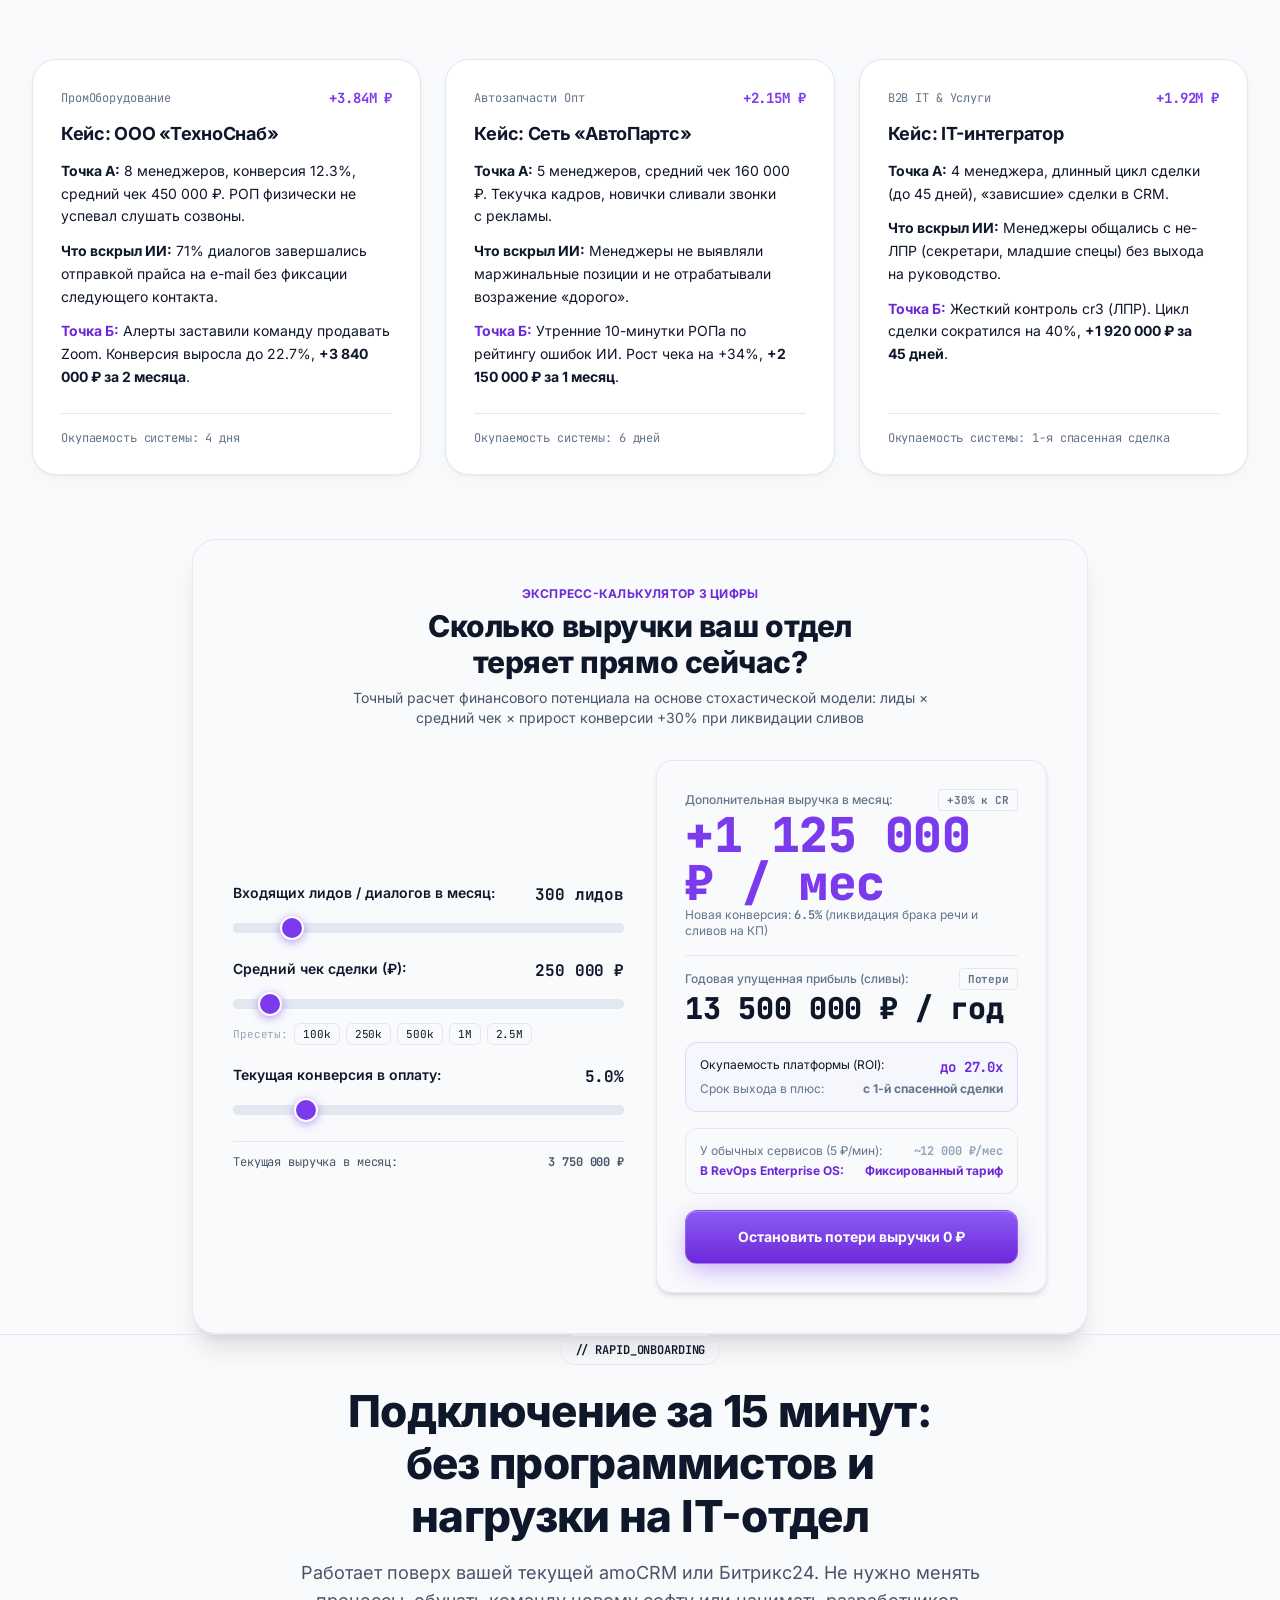
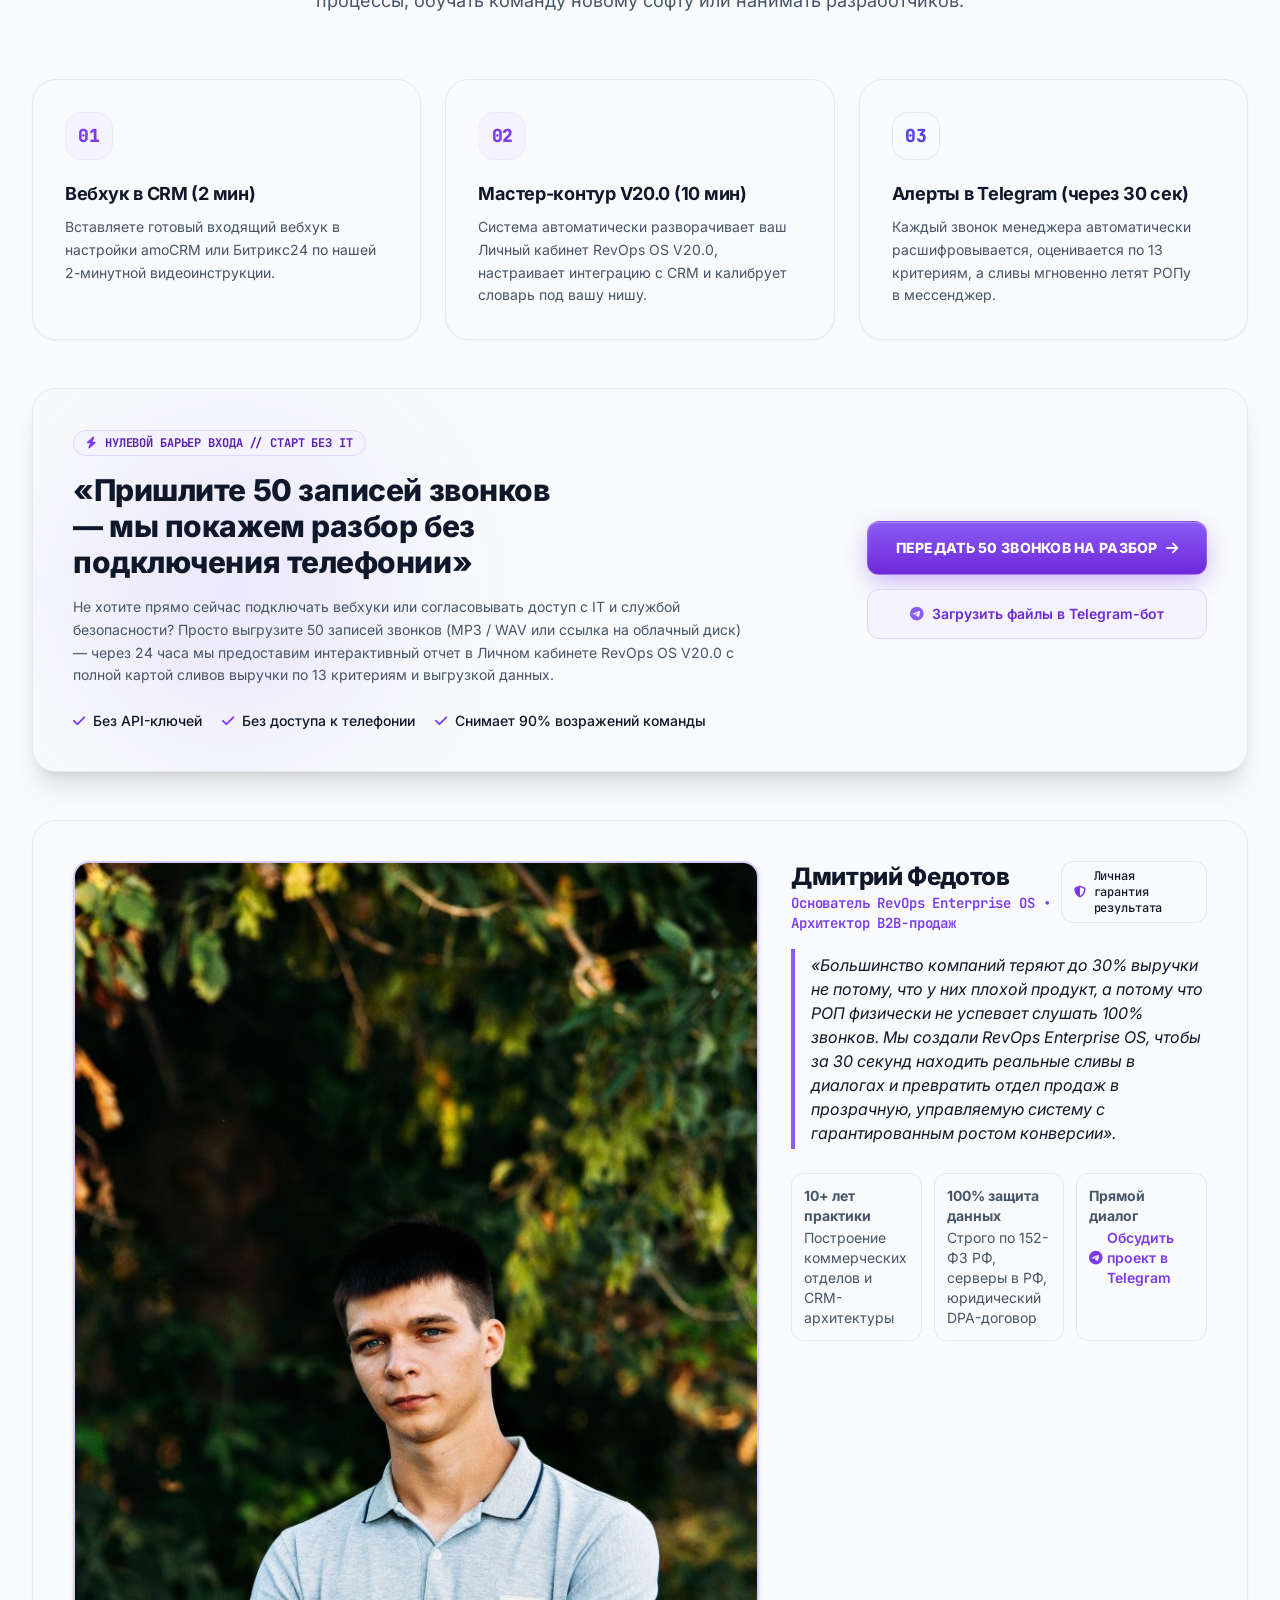
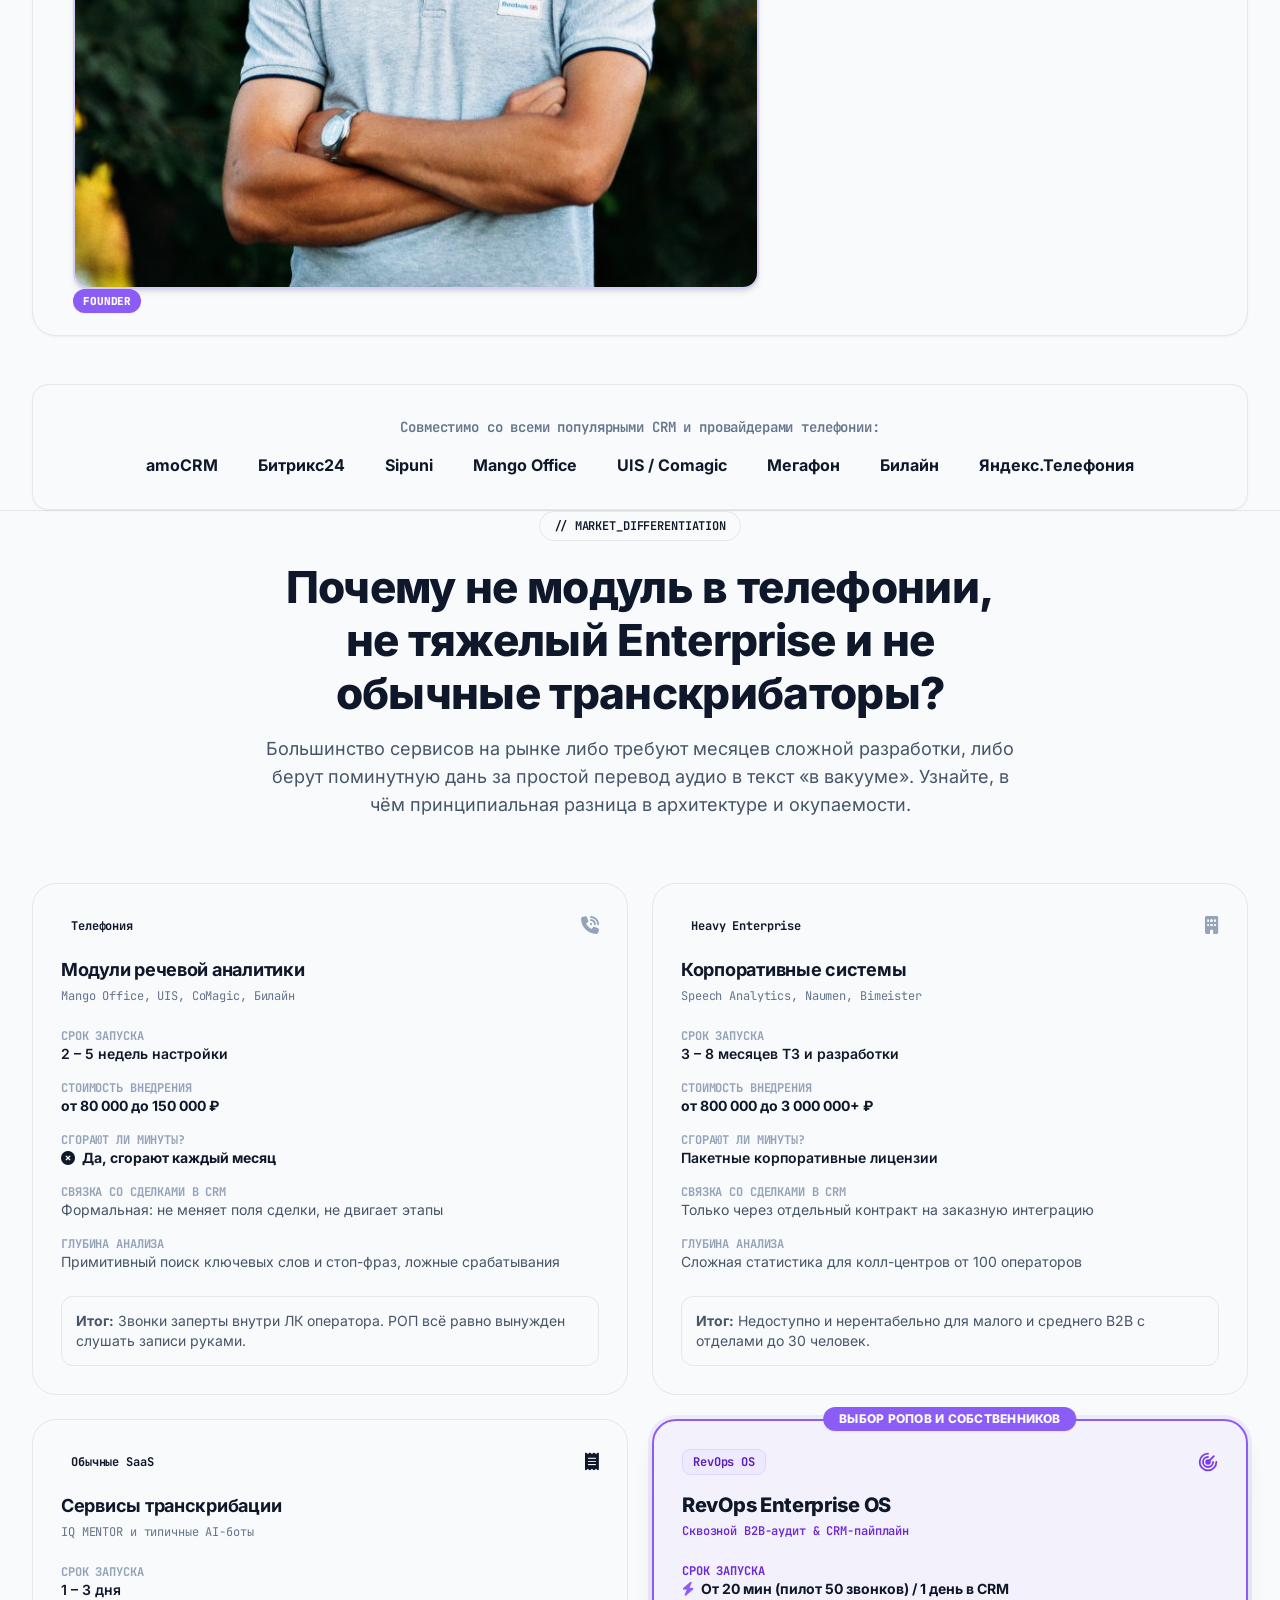
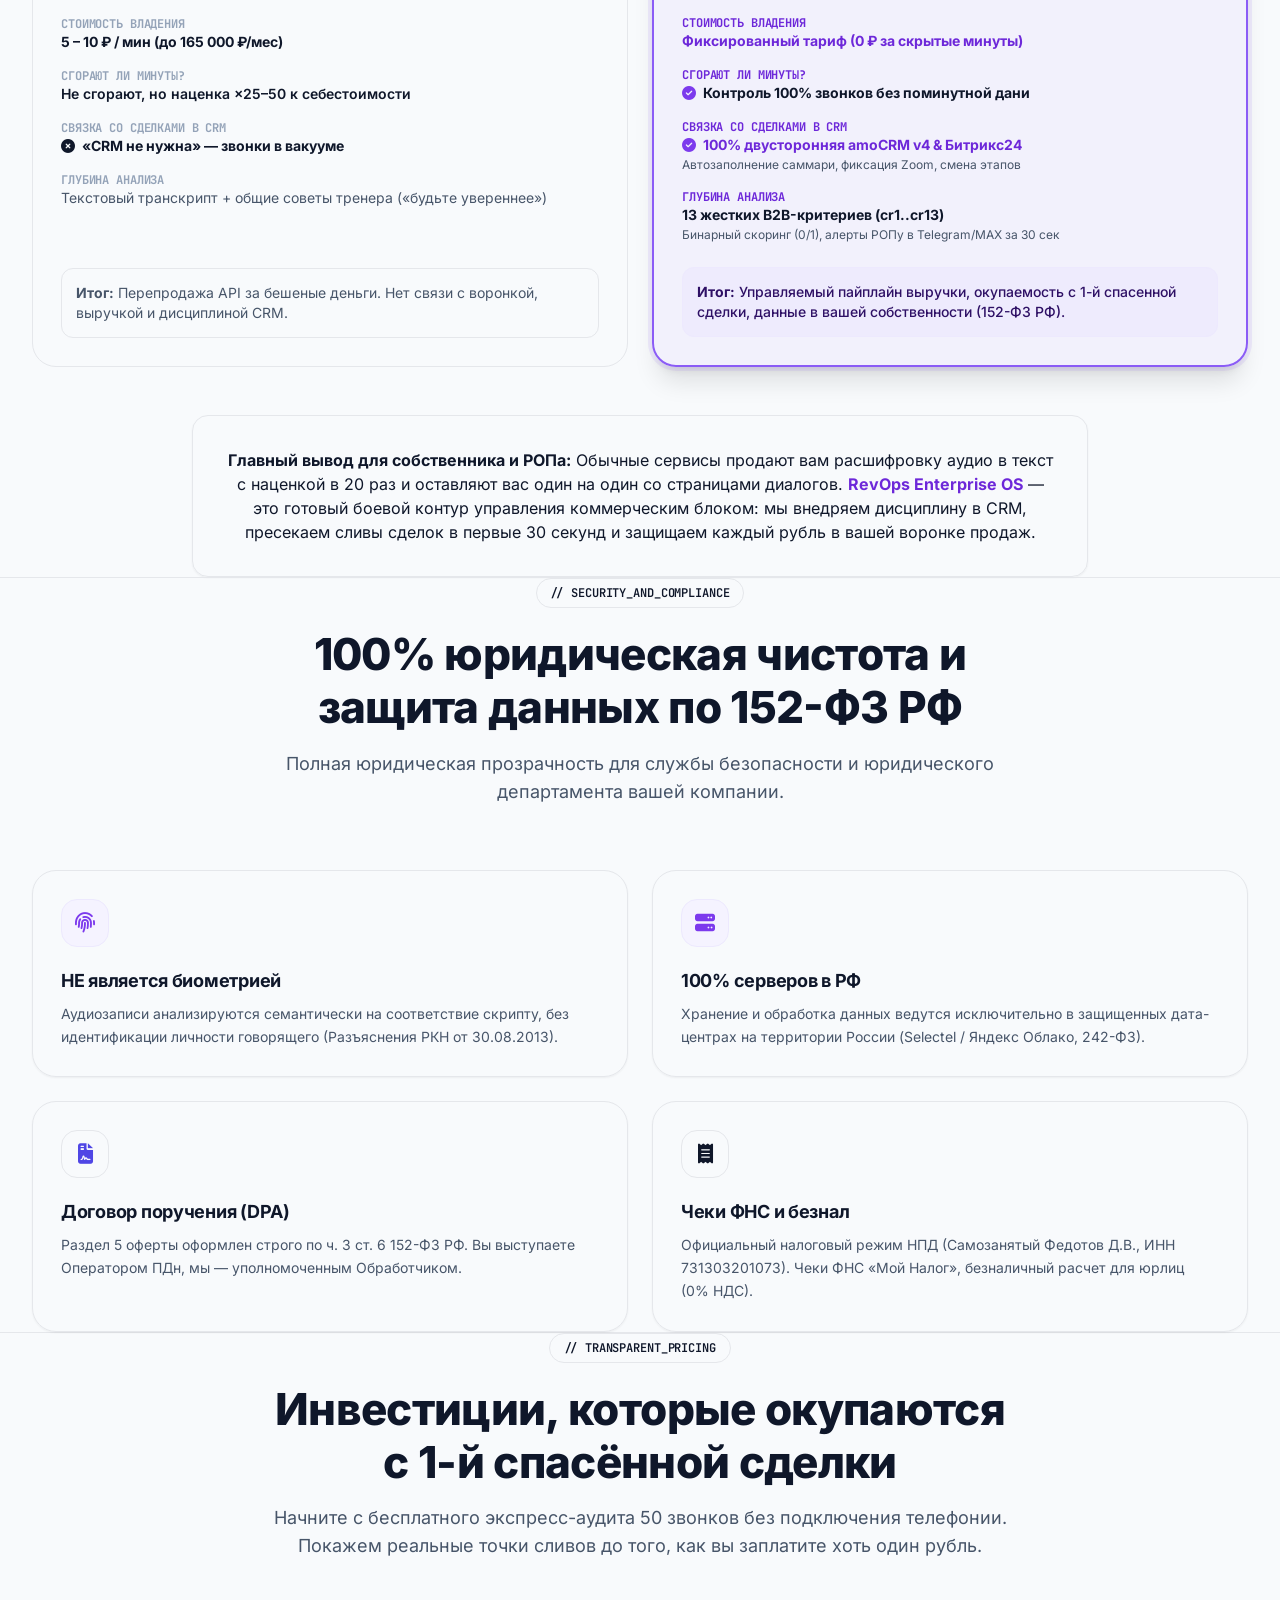
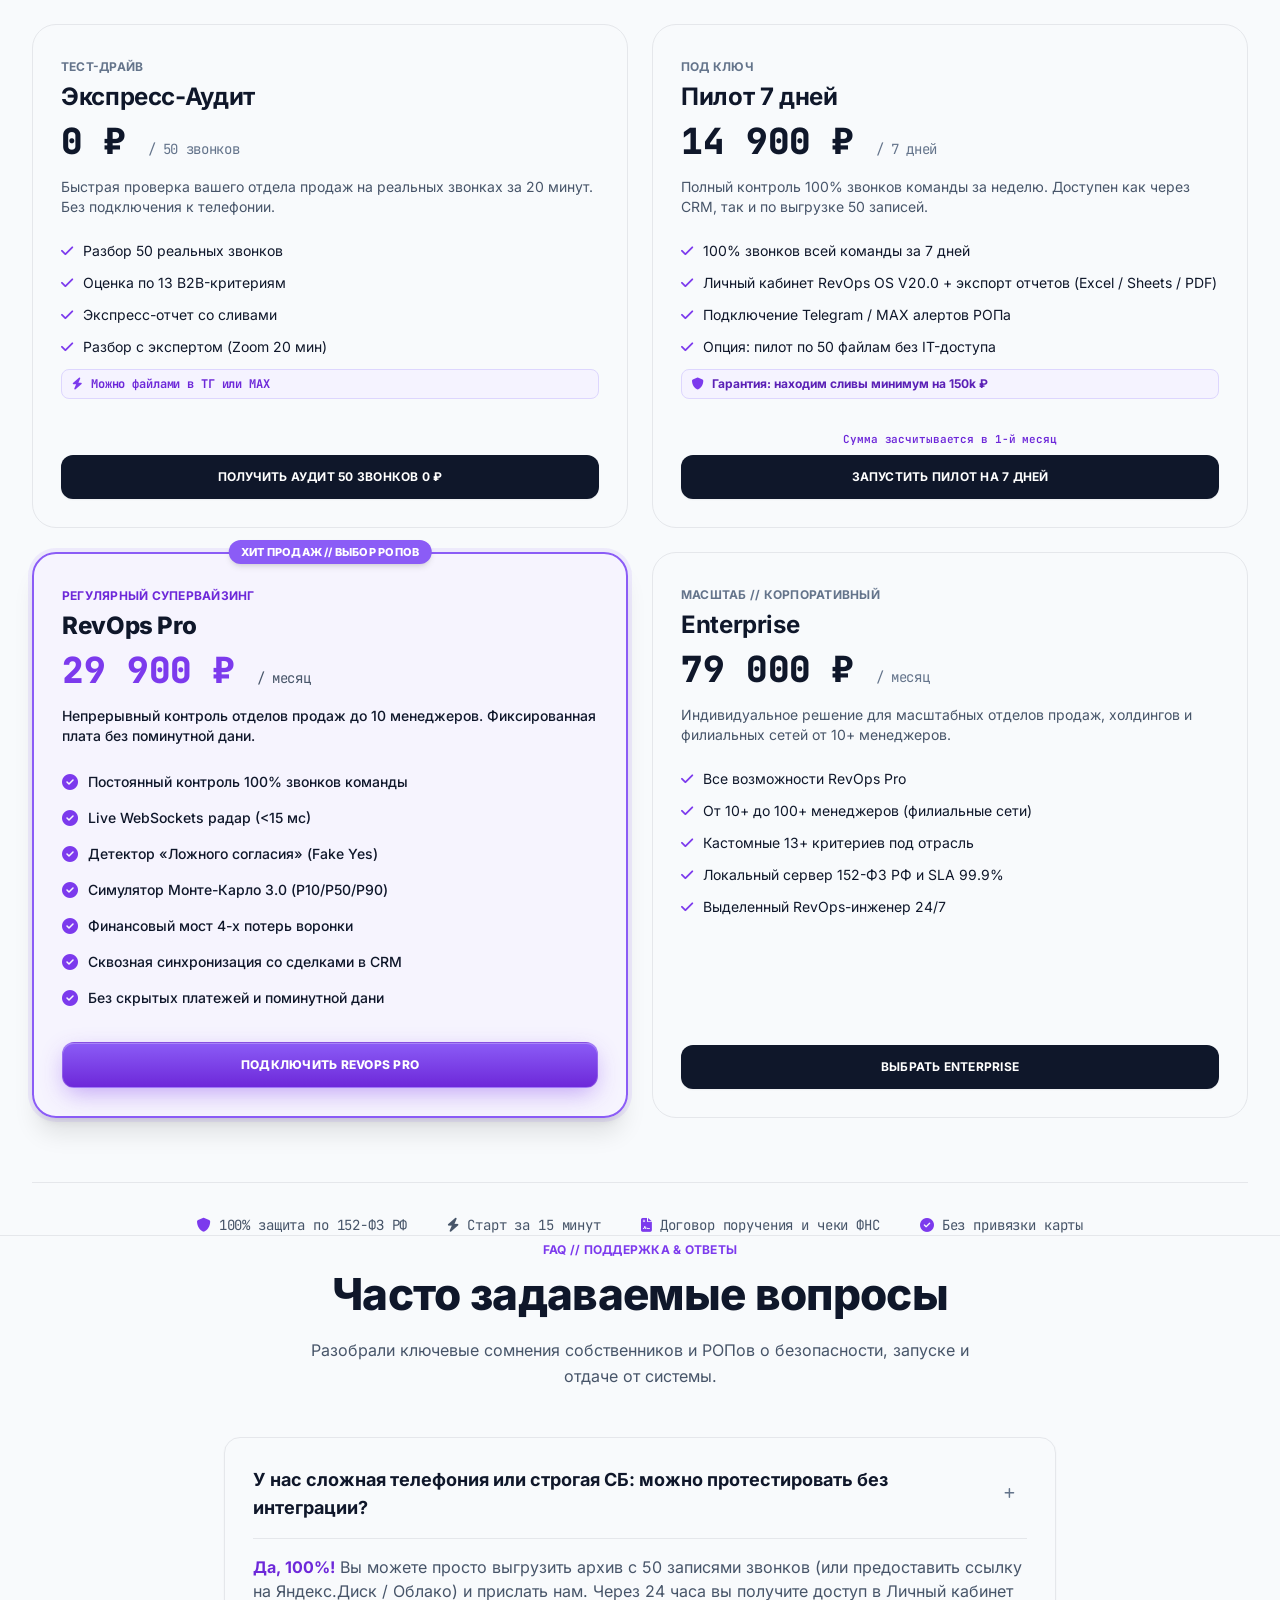
==== commit aa1e5d22: "feat(landing): modernize UI/UX to match PulsePage with default white theme and 152-FZ compliance" ====
--- a/index.html
+++ b/index.html
@@ -1,5 +1,5 @@
 <!DOCTYPE html>
-<html lang="ru" class="scroll-smooth">
+<html lang="ru" class="scroll-smooth light" data-theme="light">
 <head>
     <meta charset="UTF-8">
     <meta name="mailru-domain" content="vKMK4RN96xwPgv6u">
@@ -39,32 +39,69 @@
     <link rel="preconnect" href="https://fonts.gstatic.com" crossorigin>
     <link href="https://fonts.googleapis.com/css2?family=Inter+Tight:wght@500;600;700;800&family=Inter:wght@400;500;600;700&family=JetBrains+Mono:wght@400;500;600;700&display=swap" rel="stylesheet">
 
-    <!-- Единая синхронизация темы с Личным Кабинетом (Default: Obsidian Dark Tier-1 SaaS) -->
+    <!-- Единая синхронизация темы с Личным Кабинетом (Default: Чистая белая FinTech тема) -->
     <script>
         (function () {
-            var t = 'dark';
+            var t = 'light'; // Основная тема по умолчанию — белая
             try {
-                var savedMode = localStorage.getItem('revops_theme_mode') || localStorage.getItem('revops-theme');
-                if (!localStorage.getItem('revops_saas_dark_init_v20')) {
-                    localStorage.setItem('revops_saas_dark_init_v20', '1');
-                    localStorage.setItem('revops_theme_mode', 'dark');
-                    localStorage.setItem('revops-theme', 'dark');
-                    t = 'dark';
-                } else if (savedMode === 'light' || savedMode === 'dark') {
-                    t = savedMode;
+                var store = localStorage.getItem('revops-store');
+                if (store) {
+                    var parsed = JSON.parse(store);
+                    if (parsed && parsed.state && parsed.state.theme) {
+                        if (parsed.state.theme === 'dark' || parsed.state.theme === 'light') {
+                            t = parsed.state.theme;
+                        }
+                    }
+                } else {
+                    var savedMode = localStorage.getItem('revops_theme_mode') || localStorage.getItem('revops-theme');
+                    if (savedMode === 'light' || savedMode === 'dark') {
+                        t = savedMode;
+                    }
                 }
             } catch (e) {
-                t = 'dark';
+                t = 'light';
             }
             document.documentElement.setAttribute('data-theme', t);
             document.documentElement.setAttribute('data-bs-theme', t);
+            if (t === 'dark') {
+                document.documentElement.classList.add('dark');
+                document.documentElement.classList.remove('light');
+            } else {
+                document.documentElement.classList.add('light');
+                document.documentElement.classList.remove('dark');
+            }
         })();
 
         window.addEventListener('storage', function (e) {
-            if ((e.key === 'revops_theme_mode' || e.key === 'revops-theme') && (e.newValue === 'light' || e.newValue === 'dark')) {
-                document.documentElement.setAttribute('data-theme', e.newValue);
-                document.documentElement.setAttribute('data-bs-theme', e.newValue);
-            }
+            try {
+                if (e.key === 'revops-store' && e.newValue) {
+                    var parsed = JSON.parse(e.newValue);
+                    if (parsed && parsed.state && parsed.state.theme) {
+                        var newTheme = parsed.state.theme;
+                        if (newTheme === 'dark' || newTheme === 'light') {
+                            document.documentElement.setAttribute('data-theme', newTheme);
+                            document.documentElement.setAttribute('data-bs-theme', newTheme);
+                            if (newTheme === 'dark') {
+                                document.documentElement.classList.add('dark');
+                                document.documentElement.classList.remove('light');
+                            } else {
+                                document.documentElement.classList.add('light');
+                                document.documentElement.classList.remove('dark');
+                            }
+                        }
+                    }
+                } else if ((e.key === 'revops_theme_mode' || e.key === 'revops-theme') && (e.newValue === 'light' || e.newValue === 'dark')) {
+                    document.documentElement.setAttribute('data-theme', e.newValue);
+                    document.documentElement.setAttribute('data-bs-theme', e.newValue);
+                    if (e.newValue === 'dark') {
+                        document.documentElement.classList.add('dark');
+                        document.documentElement.classList.remove('light');
+                    } else {
+                        document.documentElement.classList.add('light');
+                        document.documentElement.classList.remove('dark');
+                    }
+                }
+            } catch (err) {}
         });
     </script>
 
@@ -99,29 +136,48 @@
         /* Scoped Polish & Modern High-Contrast SaaS Styling */
         body {
             font-family: 'Inter', -apple-system, BlinkMacSystemFont, "Segoe UI", Roboto, sans-serif;
-            background-color: #ffffff;
-            color: #1e293b;
-        }
-        .font-display { font-family: 'Plus Jakarta Sans', sans-serif; }
-        .font-mono { font-family: 'JetBrains Mono', monospace; }
+            background-color: #f8fafc;
+            color: #0f172a;
+            -webkit-font-smoothing: antialiased;
+            -moz-osx-font-smoothing: grayscale;
+            font-feature-settings: 'rlig' 1, 'calt' 1;
+        }
+        .font-display { 
+            font-family: 'Inter Tight', 'Inter', -apple-system, BlinkMacSystemFont, "Segoe UI", Roboto, sans-serif; 
+            letter-spacing: -0.025em;
+            text-wrap: balance;
+        }
+        .font-mono { 
+            font-family: 'JetBrains Mono', monospace; 
+            font-variant-numeric: tabular-nums;
+        }
+        h1, h2, h3, h4, h5, h6 {
+            text-wrap: balance;
+        }
+        p, li {
+            text-wrap: pretty;
+        }
+        .tabular-nums {
+            font-variant-numeric: tabular-nums;
+        }
 
         /* Light Theme Background Pattern */
         .bg-dot-pattern {
-            background-image: radial-gradient(rgba(148, 163, 184, 0.22) 1px, transparent 1px);
-            background-size: 20px 20px;
+            background-image: radial-gradient(rgba(148, 163, 184, 0.25) 1.2px, transparent 1.2px);
+            background-size: 24px 24px;
         }
 
         /* Modern Bento Cards & Panels (Attio / Clay style) */
         .bento-card {
             background: #ffffff;
-            border: 1px solid rgba(226, 232, 240, 0.9);
-            border-radius: 1.5rem;
+            border: 1px solid #e2e8f0;
+            border-radius: 1.25rem;
             box-shadow: 0 1px 3px rgba(0, 0, 0, 0.02), 0 8px 24px -4px rgba(15, 23, 42, 0.04);
             transition: all 0.25s cubic-bezier(0.16, 1, 0.3, 1);
         }
         .bento-card:hover {
             border-color: #cbd5e1;
-            box-shadow: 0 4px 6px -1px rgba(0, 0, 0, 0.03), 0 16px 32px -6px rgba(15, 23, 42, 0.07);
+            box-shadow: 0 4px 6px -1px rgba(0, 0, 0, 0.03), 0 16px 32px -6px rgba(15, 23, 42, 0.06);
             transform: translateY(-2px);
         }
 
@@ -570,13 +626,13 @@
                     <i class="fas fa-robot text-purple-500 text-xs"></i>
                     <span>MAX-бот</span>
                 </a>
-                <!-- Переключатель темы: тёмная (по умолчанию) / светлая -->
+                <!-- Переключатель темы: светлая (по умолчанию) / тёмная -->
                 <button type="button" id="theme-toggle" class="theme-toggle inline-flex items-center justify-center w-9 h-9 sm:w-10 sm:h-10 rounded-xl bg-slate-100 hover:bg-violet-50 text-slate-600 hover:text-violet-700 border border-slate-200 transition" aria-label="Переключить тему" title="Переключить тему">
                     <i class="fas fa-moon icon-moon text-sm"></i>
                     <i class="fas fa-sun icon-sun text-sm"></i>
                 </button>
                 <!-- Личный Кабинет / Live Демо-кабинет -->
-                <a href="app/" class="inline-flex items-center gap-2 px-3 py-2 sm:px-3.5 sm:py-2.5 rounded-xl bg-slate-900 hover:bg-slate-800 text-slate-200 hover:text-white border border-emerald-500/50 hover:border-emerald-400 text-xs sm:text-sm font-bold transition shadow-sm whitespace-nowrap group" title="Открыть Live Демо-кабинет RevOps OS">
+                <a href="https://app.ai-rop.ru/" class="inline-flex items-center gap-2 px-3 py-2 sm:px-3.5 sm:py-2.5 rounded-xl bg-slate-900 hover:bg-slate-800 text-slate-200 hover:text-white border border-emerald-500/50 hover:border-emerald-400 text-xs sm:text-sm font-bold transition shadow-sm whitespace-nowrap group" title="Открыть Live Демо-кабинет RevOps OS">
                     <span class="w-2 h-2 rounded-full bg-emerald-400 animate-pulse group-hover:scale-125 transition"></span>
                     <span>Live Демо-кабинет</span>
                 </a>
@@ -659,12 +715,12 @@
 
                     <!-- Hero CTA Buttons -->
                     <div class="flex flex-col sm:flex-row items-center justify-center gap-4">
-                        <a href="#cta" class="w-full sm:w-auto px-8 py-4 rounded-xl bg-violet-500 hover:bg-violet-400 text-white font-bold text-base shadow-lg shadow-violet-500/30 hover:shadow-violet-500/50 transition transform hover:-translate-y-0.5 text-center">
+                        <a href="#cta" class="w-full sm:w-auto px-8 py-4 rounded-xl bg-violet-600 hover:bg-violet-500 text-white font-bold text-base shadow-lg shadow-violet-600/25 hover:shadow-violet-600/40 transition transform hover:-translate-y-0.5 text-center">
                             Получить экспресс-аудит 50 звонков (0 ₽)
                         </a>
-                        <a href="app/" class="w-full sm:w-auto px-6 py-4 rounded-xl bg-slate-900 hover:bg-slate-800 text-white border border-slate-700 text-base font-semibold transition text-center inline-flex items-center justify-center gap-2.5 shadow-md">
+                        <a href="https://app.ai-rop.ru/pulse" target="_blank" rel="noopener noreferrer" class="w-full sm:w-auto px-6 py-4 rounded-xl bg-slate-900 hover:bg-slate-800 text-white border border-slate-700 text-base font-semibold transition text-center inline-flex items-center justify-center gap-2.5 shadow-md">
                             <span class="w-2.5 h-2.5 rounded-full bg-emerald-400 animate-pulse"></span>
-                            <span>Live Демо-кабинет</span>
+                            <span>Live Демо-кабинет (Пульс)</span>
                             <i class="fas fa-arrow-up-right-from-square text-xs text-slate-400"></i>
                         </a>
                         <a href="#audio-demo" class="w-full sm:w-auto px-6 py-4 rounded-xl bg-white hover:bg-slate-50 text-slate-800 border border-slate-300 text-base font-semibold transition text-center inline-flex items-center justify-center gap-2 shadow-xs">
@@ -674,8 +730,8 @@
                     </div>
                 </div>
 
-                <!-- Bento Grid Showcase: RevOps Enterprise OS Dashboard Preview -->
-                <div class="max-w-6xl mx-auto mt-14 sm:mt-20 rounded-2xl border border-slate-700/80 shadow-2xl overflow-hidden bg-slate-950">
+                <!-- Bento Grid Showcase: RevOps Enterprise OS Dashboard Preview (Synced with app.ai-rop.ru/pulse) -->
+                <div class="max-w-6xl mx-auto mt-14 sm:mt-20 rounded-2xl border border-slate-800 shadow-2xl overflow-hidden bg-slate-950">
                     <!-- Browser Window Chrome Top Bar -->
                     <div class="px-4 py-3 bg-slate-900 border-b border-slate-800 flex items-center justify-between gap-4">
                         <div class="flex items-center gap-2 shrink-0">
@@ -685,14 +741,14 @@
                         </div>
                         <div class="flex-1 max-w-md mx-auto hidden sm:flex items-center justify-center gap-2 px-3 py-1 bg-slate-950/80 border border-slate-800 rounded-lg text-xs font-mono text-slate-400">
                             <i class="fas fa-lock text-violet-400 text-[10px]"></i>
-                            <span>revops-os.enterprise/live-radar/feed</span>
+                            <span>app.ai-rop.ru/pulse</span>
                         </div>
                         <div class="flex items-center gap-3 shrink-0">
                             <div class="flex items-center gap-2 text-xs font-mono font-semibold text-emerald-400 bg-emerald-950/60 border border-emerald-500/30 px-2.5 py-1 rounded-md">
                                 <span class="w-2 h-2 rounded-full bg-emerald-400 animate-pulse"></span>
-                                <span>Live WebSockets: &lt;15 мс</span>
-                            </div>
-                            <a href="app/" class="hidden md:inline-flex items-center gap-1.5 text-xs font-mono text-violet-300 hover:text-white bg-violet-900/40 hover:bg-violet-900/70 border border-violet-700/60 px-2.5 py-1 rounded-md transition">
+                                <span>Live amoCRM & Битрикс24 &bull; &lt;15 мс</span>
+                            </div>
+                            <a href="https://app.ai-rop.ru/pulse" target="_blank" rel="noopener noreferrer" class="hidden md:inline-flex items-center gap-1.5 text-xs font-mono text-violet-300 hover:text-white bg-violet-900/40 hover:bg-violet-900/70 border border-violet-700/60 px-2.5 py-1 rounded-md transition">
                                 <span>В боевой ЛК</span>
                                 <i class="fas fa-arrow-up-right-from-square text-[10px]"></i>
                             </a>
@@ -701,33 +757,58 @@
 
                     <!-- Bento Grid Body -->
                     <div class="p-4 sm:p-6 bg-slate-950 text-slate-100">
-                        <!-- Top Live KPI Summary Strip -->
-                        <div class="grid grid-cols-2 lg:grid-cols-4 gap-3 mb-4">
-                            <div class="bg-slate-900/90 border border-slate-800 rounded-xl p-3.5">
-                                <div class="text-[11px] font-mono text-slate-400 uppercase tracking-wider">Оцифровано звонков</div>
-                                <div class="text-xl sm:text-2xl font-mono font-bold text-white mt-1">142 <span class="text-xs text-emerald-400 font-sans font-medium">(100%)</span></div>
-                                <div class="text-[11px] text-slate-400 mt-0.5">0 пропущенных диалогов</div>
-                            </div>
-                            <div class="bg-slate-900/90 border border-slate-800 rounded-xl p-3.5">
-                                <div class="text-[11px] font-mono text-slate-400 uppercase tracking-wider">Выявлено сливов</div>
-                                <div class="text-xl sm:text-2xl font-mono font-bold text-rose-400 mt-1">−480 000 ₽</div>
-                                <div class="text-[11px] text-slate-400 mt-0.5">3 критических срыва</div>
-                            </div>
-                            <div class="bg-slate-900/90 border border-slate-800 rounded-xl p-3.5">
-                                <div class="text-[11px] font-mono text-slate-400 uppercase tracking-wider">Монте-Карло P50</div>
-                                <div class="text-xl sm:text-2xl font-mono font-bold text-violet-400 mt-1">18.5M ₽</div>
-                                <div class="text-[11px] text-emerald-400 mt-0.5">&uarr; 82.4% вер-ть плана</div>
-                            </div>
-                            <div class="bg-slate-900/90 border border-slate-800 rounded-xl p-3.5">
-                                <div class="text-[11px] font-mono text-slate-400 uppercase tracking-wider">Алерты РОПу</div>
-                                <div class="text-xl sm:text-2xl font-mono font-bold text-cyan-400 mt-1">&lt; 15 сек</div>
-                                <div class="text-[11px] text-slate-400 mt-0.5">Telegram & MAX боты</div>
+                        <!-- Top Live KPI Summary Strip (5 Canonical KPIs from PulsePage) -->
+                        <div class="grid grid-cols-2 md:grid-cols-3 lg:grid-cols-5 gap-2.5 sm:gap-3 mb-4">
+                            <!-- KPI 1 -->
+                            <div class="bg-slate-900/90 border border-slate-800 rounded-xl p-3 sm:p-3.5 flex flex-col justify-between">
+                                <div class="text-[10px] sm:text-[11px] font-mono text-slate-400 uppercase tracking-wider">Выручка в риске</div>
+                                <div class="text-lg sm:text-2xl font-mono font-bold text-rose-400 mt-1 tabular-nums">−480 000 ₽</div>
+                                <div class="flex items-center justify-between text-[10px] sm:text-[11px] text-slate-400 mt-1">
+                                    <span>3 срыва без Next Step</span>
+                                    <span class="text-rose-400 font-mono font-semibold">−12%</span>
+                                </div>
+                            </div>
+                            <!-- KPI 2 -->
+                            <div class="bg-slate-900/90 border border-slate-800 rounded-xl p-3 sm:p-3.5 flex flex-col justify-between">
+                                <div class="text-[10px] sm:text-[11px] font-mono text-slate-400 uppercase tracking-wider">Балл стандартов</div>
+                                <div class="text-lg sm:text-2xl font-mono font-bold text-emerald-400 mt-1 tabular-nums">9.1 <span class="text-xs text-slate-400 font-sans font-medium">/ 13</span></div>
+                                <div class="flex items-center justify-between text-[10px] sm:text-[11px] text-slate-400 mt-1">
+                                    <span>78% эталон РОПа</span>
+                                    <span class="text-emerald-400 font-mono font-semibold">+1.4 б.</span>
+                                </div>
+                            </div>
+                            <!-- KPI 3 -->
+                            <div class="bg-slate-900/90 border border-slate-800 rounded-xl p-3 sm:p-3.5 flex flex-col justify-between">
+                                <div class="text-[10px] sm:text-[11px] font-mono text-slate-400 uppercase tracking-wider">Ложное согласие</div>
+                                <div class="text-lg sm:text-2xl font-mono font-bold text-amber-400 mt-1 tabular-nums">18.5%</div>
+                                <div class="flex items-center justify-between text-[10px] sm:text-[11px] text-slate-400 mt-1">
+                                    <span>Fake Yes («на почту»)</span>
+                                    <span class="text-amber-400 font-mono font-semibold">4 сделки</span>
+                                </div>
+                            </div>
+                            <!-- KPI 4 -->
+                            <div class="bg-slate-900/90 border border-slate-800 rounded-xl p-3 sm:p-3.5 flex flex-col justify-between">
+                                <div class="text-[10px] sm:text-[11px] font-mono text-slate-400 uppercase tracking-wider">Спасенная выручка</div>
+                                <div class="text-lg sm:text-2xl font-mono font-bold text-white mt-1 tabular-nums">1 240 000 ₽</div>
+                                <div class="flex items-center justify-between text-[10px] sm:text-[11px] text-slate-400 mt-1">
+                                    <span>Дожато по алертам</span>
+                                    <span class="text-emerald-400 font-mono font-semibold">ROI 8.4x</span>
+                                </div>
+                            </div>
+                            <!-- KPI 5 -->
+                            <div class="col-span-2 md:col-span-1 lg:col-span-1 bg-slate-900/90 border border-slate-800 rounded-xl p-3 sm:p-3.5 flex flex-col justify-between">
+                                <div class="text-[10px] sm:text-[11px] font-mono text-slate-400 uppercase tracking-wider">Монте-Карло P50</div>
+                                <div class="text-lg sm:text-2xl font-mono font-bold text-violet-400 mt-1 tabular-nums">18.5M ₽</div>
+                                <div class="flex items-center justify-between text-[10px] sm:text-[11px] text-slate-400 mt-1">
+                                    <span>План: 16.0M ₽</span>
+                                    <span class="text-emerald-400 font-mono font-semibold">82.4% вер-ть</span>
+                                </div>
                             </div>
                         </div>
 
                         <!-- Asymmetric Bento Grid -->
                         <div class="grid grid-cols-1 lg:grid-cols-12 gap-4">
-                            <!-- Tile 1 (Large 7-col): Live Call Radar with 13 CR Dots -->
+                            <!-- Tile 1 (Large 7-col): Live Call Radar with 13 CR Dots & Audio Spectrogram -->
                             <div class="lg:col-span-7 bg-slate-900/90 border border-slate-800 rounded-2xl p-4 sm:p-5 flex flex-col justify-between">
                                 <div>
                                     <div class="flex items-center justify-between gap-2 mb-3">
@@ -770,6 +851,40 @@
                                         </div>
                                     </div>
 
+                                    <!-- Audio Waveform & Speech Dynamics -->
+                                    <div class="p-3 rounded-xl bg-slate-950/80 border border-slate-800 text-xs font-mono space-y-2 mb-3">
+                                        <div class="flex items-center justify-between text-[11px] text-slate-400">
+                                            <span>Спектрограмма: <strong class="text-white">1:57 мин</strong> &bull; Talk/Listen: <span class="text-violet-300 font-semibold">45% Менеджер</span> / <span class="text-cyan-300 font-semibold">55% Клиент</span></span>
+                                            <span class="text-emerald-400 font-bold">Оптимальный темп</span>
+                                        </div>
+                                        <div class="flex items-center gap-1 h-5 pt-1">
+                                            <span class="w-1 bg-violet-500 rounded-full h-2 animate-pulse"></span>
+                                            <span class="w-1 bg-violet-400 rounded-full h-4 animate-pulse"></span>
+                                            <span class="w-1 bg-violet-500 rounded-full h-3 animate-pulse"></span>
+                                            <span class="w-1 bg-cyan-400 rounded-full h-5 animate-pulse"></span>
+                                            <span class="w-1 bg-cyan-300 rounded-full h-3"></span>
+                                            <span class="w-1 bg-cyan-400 rounded-full h-4 animate-pulse"></span>
+                                            <span class="w-1 bg-violet-500 rounded-full h-5"></span>
+                                            <span class="w-1 bg-violet-400 rounded-full h-2 animate-pulse"></span>
+                                            <span class="w-1 bg-cyan-400 rounded-full h-4"></span>
+                                            <span class="w-1 bg-cyan-500 rounded-full h-5 animate-pulse"></span>
+                                            <span class="w-1 bg-violet-400 rounded-full h-3"></span>
+                                            <span class="w-1 bg-violet-500 rounded-full h-4 animate-pulse"></span>
+                                            <span class="w-1 bg-cyan-400 rounded-full h-2"></span>
+                                            <span class="w-1 bg-cyan-300 rounded-full h-5 animate-pulse"></span>
+                                            <span class="w-1 bg-violet-500 rounded-full h-3"></span>
+                                            <span class="w-1 bg-violet-400 rounded-full h-4"></span>
+                                            <span class="w-1 bg-cyan-400 rounded-full h-5 animate-pulse"></span>
+                                            <span class="w-1 bg-cyan-500 rounded-full h-3"></span>
+                                            <span class="w-1 bg-violet-400 rounded-full h-4 animate-pulse"></span>
+                                            <span class="w-1 bg-violet-500 rounded-full h-2"></span>
+                                            <span class="w-1 bg-cyan-400 rounded-full h-4 animate-pulse"></span>
+                                            <span class="w-1 bg-cyan-300 rounded-full h-5"></span>
+                                            <span class="w-1 bg-violet-500 rounded-full h-3 animate-pulse"></span>
+                                            <span class="w-1 bg-violet-400 rounded-full h-4"></span>
+                                        </div>
+                                    </div>
+
                                     <!-- Transcript Snippet -->
                                     <div class="p-3 rounded-xl bg-slate-950/60 border border-slate-800 text-xs font-mono text-slate-300 space-y-1.5">
                                         <div class="text-violet-400 font-semibold">&bull; Ключевая реплика аудиозаписи:</div>
@@ -778,149 +893,74 @@
                                 </div>
 
                                 <div class="mt-4 pt-3 border-t border-slate-800 flex items-center justify-between text-xs font-mono">
-                                    <span class="text-emerald-400 font-semibold"><i class="fas fa-check-circle mr-1"></i> Next Step зафиксирован в CRM</span>
-                                    <a href="app/" class="text-violet-400 hover:text-violet-300 font-bold flex items-center gap-1 transition">
+                                    <span class="text-emerald-400 font-semibold"><i class="fas fa-check-circle mr-1"></i> Next Step зафиксирован в CRM на 28.10 14:00</span>
+                                    <a href="https://app.ai-rop.ru/pulse" target="_blank" rel="noopener noreferrer" class="text-violet-400 hover:text-violet-300 font-bold flex items-center gap-1 transition">
                                         Смотреть в ЛК <i class="fas fa-arrow-right text-[10px]"></i>
                                     </a>
                                 </div>
                             </div>
 
-                            <!-- Tile 2 (5-col): Детектор «Ложного согласия» -->
-                            <div class="lg:col-span-5 bg-gradient-to-br from-rose-950/40 via-slate-900/90 to-slate-900/90 border border-rose-500/30 rounded-2xl p-4 sm:p-5 flex flex-col justify-between">
-                                <div>
-                                    <div class="flex items-center justify-between gap-2 mb-3">
-                                        <span class="px-2.5 py-1 rounded-lg bg-rose-500/20 text-rose-300 border border-rose-500/40 font-mono font-bold text-[11px]">
-                                            <i class="fas fa-triangle-exclamation mr-1"></i> FAKE YES DETECTOR
-                                        </span>
-                                        <span class="text-[11px] font-mono text-rose-400 font-bold">Слив: −240 000 ₽</span>
-                                    </div>
-                                    <h4 class="font-bold text-white text-sm sm:text-base mb-1.5">Скрытый слив: «Скиньте на почту»</h4>
-                                    <p class="text-xs text-slate-300 font-sans leading-relaxed mb-3">
-                                        Клиент имитировал интерес («отправьте КП»), менеджер согласился и не квалифицировал ЛПР. Сделка зависла.
-                                    </p>
-                                    <div class="p-2.5 rounded-xl bg-slate-950/80 border border-rose-500/20 text-[11px] font-mono space-y-1 text-slate-300">
-                                        <div class="text-rose-400"><i class="fas fa-xmark mr-1"></i> cr1 (Контакт с ЛПР): 0</div>
-                                        <div class="text-rose-400"><i class="fas fa-xmark mr-1"></i> cr11 (Фиксация Next Step): 0</div>
-                                        <div class="text-emerald-400"><i class="fas fa-shield mr-1"></i> Рекомендация РОПу: Перезвонить через 15 мин</div>
-                                    </div>
-                                </div>
-                                <div class="mt-4 pt-3 border-t border-slate-800 flex items-center justify-between text-xs">
-                                    <span class="text-cyan-400 font-mono"><i class="fab fa-telegram mr-1"></i> Алерт в TG РОПа отправлен</span>
-                                    <span class="font-mono text-slate-400">4/13 балл</span>
-                                </div>
-                            </div>
-
-                            <!-- Tile 3 (5-col): Стохастический симулятор Монте-Карло 3.0 -->
-                            <div class="lg:col-span-5 bg-slate-900/90 border border-slate-800 rounded-2xl p-4 sm:p-5 flex flex-col justify-between">
-                                <div>
-                                    <div class="flex items-center justify-between gap-2 mb-3">
-                                        <span class="px-2.5 py-1 rounded-lg bg-violet-500/20 text-violet-300 border border-violet-500/40 font-mono font-bold text-[11px]">
-                                            <i class="fas fa-chart-line mr-1"></i> МОНТЕ-КАРЛО 3.0
-                                        </span>
-                                        <span class="text-[11px] font-mono text-emerald-400 font-bold">10 000 симуляций</span>
-                                    </div>
-                                    <h4 class="font-bold text-white text-sm sm:text-base mb-2">Вероятностный коридор выручки</h4>
-                                    <!-- P10 / P50 / P90 mini bars -->
-                                    <div class="space-y-2 text-xs font-mono">
-                                        <div class="flex items-center justify-between p-2 rounded-lg bg-slate-950/70 border border-slate-800">
-                                            <span class="text-slate-400">Пессимистичный (P10)</span>
-                                            <span class="text-white font-bold">14.2M ₽</span>
+                            <!-- Right Column (5-col): Lost Deals Banner + Monte Carlo 3.0 -->
+                            <div class="lg:col-span-5 flex flex-col gap-4">
+                                <!-- Tile 2: Детектор «Ложного согласия» (Fake Yes) -->
+                                <div class="bg-gradient-to-br from-rose-950/40 via-slate-900/90 to-slate-900/90 border border-rose-500/30 rounded-2xl p-4 sm:p-5 flex flex-col justify-between">
+                                    <div>
+                                        <div class="flex items-center justify-between gap-2 mb-3">
+                                            <span class="px-2.5 py-1 rounded-lg bg-rose-500/20 text-rose-300 border border-rose-500/40 font-mono font-bold text-[11px]">
+                                                <i class="fas fa-triangle-exclamation mr-1"></i> FAKE YES DETECTOR
+                                            </span>
+                                            <span class="text-[11px] font-mono text-rose-400 font-bold">Слив: −240 000 ₽</span>
                                         </div>
-                                        <div class="flex items-center justify-between p-2 rounded-lg bg-violet-950/60 border border-violet-500/40">
-                                            <span class="text-violet-300 font-semibold">Базовый прогноз (P50)</span>
-                                            <span class="text-violet-300 font-bold">18.5M ₽</span>
-                                        </div>
-                                        <div class="flex items-center justify-between p-2 rounded-lg bg-slate-950/70 border border-slate-800">
-                                            <span class="text-slate-400">Оптимистичный (P90)</span>
-                                            <span class="text-white font-bold">22.8M ₽</span>
+                                        <h4 class="font-bold text-white text-sm sm:text-base mb-1.5">Скрытый слив: «Скиньте на почту»</h4>
+                                        <p class="text-xs text-slate-300 font-sans leading-relaxed mb-3">
+                                            Клиент сымитировал интерес («отправьте КП»), менеджер согласился и не квалифицировал ЛПР. Сделка зависла.
+                                        </p>
+                                        <div class="p-2.5 rounded-xl bg-slate-950/80 border border-rose-500/20 text-[11px] font-mono space-y-1 text-slate-300">
+                                            <div class="text-rose-400"><i class="fas fa-xmark mr-1"></i> cr1 (Контакт с ЛПР): 0</div>
+                                            <div class="text-rose-400"><i class="fas fa-xmark mr-1"></i> cr11 (Фиксация Next Step): 0</div>
+                                            <div class="text-emerald-400"><i class="fas fa-shield mr-1"></i> Рекомендация РОПу: Перезвонить через 15 мин</div>
                                         </div>
                                     </div>
-                                </div>
-                                <div class="mt-4 pt-3 border-t border-slate-800 flex items-center justify-between text-xs font-mono">
-                                    <span class="text-emerald-400">План 16.0M ₽: вероятность 82.4%</span>
-                                    <span class="text-slate-400">Матрица 3x3</span>
-                                </div>
-                            </div>
-
-                            <!-- Tile 4 (4-col): Финансовый мост 4-х потерь -->
-                            <div class="lg:col-span-4 bg-slate-900/90 border border-slate-800 rounded-2xl p-4 sm:p-5 flex flex-col justify-between">
-                                <div>
-                                    <div class="flex items-center justify-between gap-2 mb-3">
-                                        <span class="px-2.5 py-1 rounded-lg bg-amber-500/20 text-amber-300 border border-amber-500/40 font-mono font-bold text-[11px]">
-                                            <i class="fas fa-layer-group mr-1"></i> ФИНАНСОВЫЙ МОСТ
-                                        </span>
-                                        <span class="text-[11px] font-mono text-slate-400">4 узких места</span>
+                                    <div class="mt-4 pt-3 border-t border-slate-800 flex items-center justify-between text-xs">
+                                        <span class="text-cyan-400 font-mono"><i class="fab fa-telegram mr-1"></i> Алерт в TG РОПа отправлен</span>
+                                        <span class="font-mono text-slate-400">4/13 балл</span>
                                     </div>
-                                    <h4 class="font-bold text-white text-sm mb-2">Где оседает упущенная маржа:</h4>
-                                    <div class="space-y-1.5 text-xs font-mono">
-                                        <div class="flex justify-between items-center text-slate-300">
-                                            <span>1. Брак квалификации и речи</span>
-                                            <span class="text-rose-400 font-bold">28%</span>
+                                </div>
+
+                                <!-- Tile 3: Стохастический симулятор Монте-Карло 3.0 -->
+                                <div class="bg-slate-900/90 border border-slate-800 rounded-2xl p-4 sm:p-5 flex flex-col justify-between">
+                                    <div>
+                                        <div class="flex items-center justify-between gap-2 mb-3">
+                                            <span class="px-2.5 py-1 rounded-lg bg-violet-500/20 text-violet-300 border border-violet-500/40 font-mono font-bold text-[11px]">
+                                                <i class="fas fa-chart-line mr-1"></i> МОНТЕ-КАРЛО 3.0
+                                            </span>
+                                            <span class="text-[11px] font-mono text-emerald-400 font-bold">10 000 симуляций</span>
                                         </div>
-                                        <div class="w-full bg-slate-800 h-1.5 rounded-full overflow-hidden">
-                                            <div class="bg-rose-500 h-full w-[28%] rounded-full"></div>
-                                        </div>
-
-                                        <div class="flex justify-between items-center text-slate-300 mt-2">
-                                            <span>2. Зависание КП без дедлайна</span>
-                                            <span class="text-amber-400 font-bold">18%</span>
-                                        </div>
-                                        <div class="w-full bg-slate-800 h-1.5 rounded-full overflow-hidden">
-                                            <div class="bg-amber-500 h-full w-[18%] rounded-full"></div>
-                                        </div>
-
-                                        <div class="flex justify-between items-center text-slate-300 mt-2">
-                                            <span>3. Сливы в отказниках</span>
-                                            <span class="text-cyan-400 font-bold">12%</span>
-                                        </div>
-                                        <div class="w-full bg-slate-800 h-1.5 rounded-full overflow-hidden">
-                                            <div class="bg-cyan-500 h-full w-[12%] rounded-full"></div>
-                                        </div>
-
-                                        <div class="flex justify-between items-center text-slate-300 mt-2">
-                                            <span>4. Затягивание оплат (DSO)</span>
-                                            <span class="text-violet-400 font-bold">10%</span>
-                                        </div>
-                                        <div class="w-full bg-slate-800 h-1.5 rounded-full overflow-hidden">
-                                            <div class="bg-violet-500 h-full w-[10%] rounded-full"></div>
+                                        <h4 class="font-bold text-white text-sm sm:text-base mb-2">Вероятностный коридор выручки</h4>
+                                        <!-- P10 / P50 / P90 mini bars -->
+                                        <div class="space-y-2 text-xs font-mono">
+                                            <div class="flex items-center justify-between p-2 rounded-lg bg-slate-950/70 border border-slate-800">
+                                                <span class="text-slate-400">Пессимистичный (P10)</span>
+                                                <span class="text-white font-bold">14.2M ₽</span>
+                                            </div>
+                                            <div class="flex items-center justify-between p-2 rounded-lg bg-violet-950/60 border border-violet-500/40">
+                                                <span class="text-violet-300 font-semibold">Базовый прогноз (P50)</span>
+                                                <span class="text-violet-300 font-bold">18.5M ₽</span>
+                                            </div>
+                                            <div class="flex items-center justify-between p-2 rounded-lg bg-slate-950/70 border border-slate-800">
+                                                <span class="text-slate-400">Оптимистичный (P90)</span>
+                                                <span class="text-white font-bold">22.8M ₽</span>
+                                            </div>
                                         </div>
                                     </div>
-                                </div>
-                                <div class="mt-3 pt-2.5 border-t border-slate-800 text-right">
-                                    <span class="text-[11px] font-mono text-emerald-400 font-semibold">Возврат до +35% маржи отдела</span>
-                                </div>
-                            </div>
-
-                            <!-- Tile 5 (3-col): Telegram & MAX Alerts + Copilot -->
-                            <div class="lg:col-span-3 bg-slate-900/90 border border-slate-800 rounded-2xl p-4 sm:p-5 flex flex-col justify-between">
-                                <div>
-                                    <div class="flex items-center justify-between gap-2 mb-3">
-                                        <span class="px-2.5 py-1 rounded-lg bg-cyan-500/20 text-cyan-300 border border-cyan-500/40 font-mono font-bold text-[11px]">
-                                            <i class="fas fa-bell mr-1"></i> COPILOT РОПА
-                                        </span>
-                                        <span class="w-2 h-2 rounded-full bg-cyan-400 animate-pulse"></span>
+                                    <div class="mt-4 pt-3 border-t border-slate-800 flex items-center justify-between text-xs font-mono">
+                                        <span class="text-emerald-400">План 16.0M ₽: вер-ть 82.4%</span>
+                                        <a href="https://app.ai-rop.ru/pulse" target="_blank" rel="noopener noreferrer" class="text-violet-400 hover:text-white font-semibold">
+                                            Открыть в ЛК &rarr;
+                                        </a>
                                     </div>
-                                    <h4 class="font-bold text-white text-sm mb-1.5">Директивы & Алерты</h4>
-                                    <p class="text-xs text-slate-300 font-sans leading-relaxed mb-3">
-                                        ИИ формирует готовые решения для РОПа прямо в момент разговора менеджера.
-                                    </p>
-                                    <div class="p-2.5 rounded-xl bg-slate-950/80 border border-slate-800 text-[11px] font-mono space-y-1.5 text-slate-300">
-                                        <div class="flex items-center gap-1.5 text-cyan-400 font-bold">
-                                            <i class="fab fa-telegram"></i> Telegram Bot &bull; <i class="fas fa-robot ml-1"></i> MAX
-                                        </div>
-                                        <p class="text-slate-400 italic font-sans text-[11px] leading-tight">
-                                            «Подключиться к сделке #349115: клиент возражает по смете, менеджер снижает чек вместо защиты маржи».
-                                        </p>
-                                    </div>
-                                </div>
-                                <div class="mt-4 pt-3 border-t border-slate-800 text-center">
-                                    <a href="app/" class="w-full py-2 px-3 rounded-xl bg-violet-600 hover:bg-violet-500 text-white font-bold text-xs inline-flex items-center justify-center gap-2 transition">
-                                        <span>Демо-кабинет</span>
-                                        <i class="fas fa-arrow-right text-[10px]"></i>
-                                    </a>
-                                </div>
-                            </div>
-
+                                </div>
+                            </div>
                         </div>
                     </div>
                 </div>
@@ -1267,7 +1307,7 @@
                             </div>
                             <h3 class="font-display text-lg font-bold text-slate-900 mb-2">3. Прозрачность в CRM</h3>
                             <p class="text-slate-600 text-sm leading-relaxed">
-                                Автозаполнение полей сделки в amoCRM и Битрикс24 + реактивные таблицы Google Sheets. Данные открыты и принадлежат вам без скрытых систем.
+                                Автозаполнение полей сделки в amoCRM и Битрикс24 + интерактивный Личный кабинет и экспорт в таблицы. Данные открыты и принадлежат вам без вендор-лока.
                             </p>
                         </div>
                         <div class="mt-5 pt-3 border-t border-slate-100 text-xs font-sans text-slate-500 font-semibold">
@@ -1315,7 +1355,7 @@
                             <i class="fab fa-telegram-plane mr-1.5"></i> Telegram & MAX Алерт РОПа (30 сек)
                         </button>
                         <button onclick="toggleAlertView('sheets')" id="btnViewSheets" class="px-5 py-2.5 rounded-xl text-xs sm:text-sm font-semibold text-slate-600 hover:text-slate-900 transition cursor-pointer">
-                            <i class="fas fa-table mr-1.5"></i> Google Sheets & ЛК V20.0 (Радар)
+                            <i class="fas fa-chart-line mr-1.5"></i> Личный кабинет & Таблица аудита
                         </button>
                     </div>
                 </div>
@@ -1390,12 +1430,12 @@
                     </div>
                 </div>
 
-                <!-- VIEW B: GOOGLE SHEETS DASHBOARD MOCKUP -->
+                <!-- VIEW B: REVOPS PLATFORM AUDIT MATRIX MOCKUP -->
                 <div id="viewSheets" class="hidden max-w-5xl mx-auto rounded-3xl bg-white p-6 sm:p-8 shadow-xl border border-slate-200">
                     <div class="flex flex-col sm:flex-row sm:items-center justify-between gap-4 pb-6 border-b border-slate-200 mb-6">
                         <div>
-                            <span class="text-xs font-mono font-semibold text-violet-600">RevOps Platform V20.0 // Live Master</span>
-                            <h3 class="font-display font-bold text-slate-900 text-lg sm:text-xl">Лист «ИИ_Аудит»: 100% звонков оцифрованы в данные</h3>
+                            <span class="text-xs font-mono font-semibold text-violet-600">RevOps Platform V20.0 // Pulse & Live Data</span>
+                            <h3 class="font-display font-bold text-slate-900 text-lg sm:text-xl">Матрица «ИИ-Аудит»: 100% звонков оцифрованы в данные</h3>
                         </div>
                         <a href="samples/Образец_ИИ_Аудита_50_Звонков_RevOps_OS.pdf" download class="inline-flex items-center gap-2 px-4 py-2 rounded-xl bg-slate-100 hover:bg-slate-200 text-slate-800 text-xs font-semibold border border-slate-300 transition">
                             <i class="fas fa-download text-violet-600"></i>
@@ -1932,7 +1972,7 @@
                         </div>
                         <h4 class="font-display font-bold text-slate-900 text-lg mb-2">Мастер-контур V20.0 (10 мин)</h4>
                         <p class="text-sm text-slate-600 leading-relaxed">
-                            Система автоматически разворачивает ваш Личный кабинет RevOps OS V20.0 + выгрузку в Google Sheets и калибрует словарь под вашу нишу.
+                            Система автоматически разворачивает ваш Личный кабинет RevOps OS V20.0, настраивает интеграцию с CRM и калибрует словарь под вашу нишу.
                         </p>
                     </div>
 
@@ -1961,7 +2001,7 @@
                             </h3>
                             <p class="text-sm text-slate-600 leading-relaxed">
                                 Не хотите прямо сейчас подключать вебхуки или согласовывать доступ с IT и службой безопасности? 
-                                Просто выгрузите 50 записей звонков (MP3 / WAV или ссылка на облачный диск) — через 24 часа мы предоставим интерактивный отчет в Личном кабинете RevOps OS V20.0 + выгрузку в Google Sheets с полной картой сливов выручки по 13 критериям.
+                                Просто выгрузите 50 записей звонков (MP3 / WAV или ссылка на облачный диск) — через 24 часа мы предоставим интерактивный отчет в Личном кабинете RevOps OS V20.0 с полной картой сливов выручки по 13 критериям и выгрузкой данных.
                             </p>
                             <div class="flex flex-wrap items-center gap-5 text-sm font-medium text-slate-700 pt-2">
                                 <span class="flex items-center gap-2"><i class="fas fa-check text-violet-600"></i> Без API-ключей</span>
@@ -2378,7 +2418,7 @@
 
                             <ul class="space-y-3 text-xs sm:text-sm text-slate-700 mb-8">
                                 <li class="flex items-center gap-2.5"><i class="fas fa-check text-violet-600"></i> <span>100% звонков всей команды за 7 дней</span></li>
-                                <li class="flex items-center gap-2.5"><i class="fas fa-check text-violet-600"></i> <span>Личный кабинет RevOps OS V20.0 + выгрузка в Google Sheets</span></li>
+                                <li class="flex items-center gap-2.5"><i class="fas fa-check text-violet-600"></i> <span>Личный кабинет RevOps OS V20.0 + экспорт отчетов (Excel / Sheets / PDF)</span></li>
                                 <li class="flex items-center gap-2.5"><i class="fas fa-check text-violet-600"></i> <span>Подключение Telegram / MAX алертов РОПа</span></li>
                                 <li class="flex items-center gap-2.5"><i class="fas fa-check text-violet-600"></i> <span>Опция: пилот по 50 файлам без IT-доступа</span></li>
                                 <li class="flex items-center gap-2 font-bold text-violet-800 bg-violet-50 px-2.5 py-1.5 rounded-lg border border-violet-200 text-xs">
@@ -2493,7 +2533,7 @@
                             </span>
                         </summary>
                         <p class="text-sm sm:text-base text-slate-600 leading-relaxed pt-4 border-t border-slate-100 mt-4">
-                            <strong class="text-violet-700 font-bold">Да, 100%!</strong> Вы можете просто выгрузить архив с 50 записями звонков (или предоставить ссылку на Яндекс.Диск / Google Диск) и прислать нам. Через 24 часа вы получите готовый интерактивный отчёт в персональной Google Таблице по 13 критериям со всеми утечками выручки. Никаких доступов к CRM и телефонии на первом этапе не требуется.
+                            <strong class="text-violet-700 font-bold">Да, 100%!</strong> Вы можете просто выгрузить архив с 50 записями звонков (или предоставить ссылку на Яндекс.Диск / Облако) и прислать нам. Через 24 часа вы получите доступ в Личный кабинет RevOps OS и PDF-дайджест по 13 критериям со всеми утечками выручки. Никаких доступов к CRM и телефонии на первом этапе не требуется.
                         </p>
                     </details>
 
@@ -2529,7 +2569,7 @@
                             </span>
                         </summary>
                         <p class="text-sm sm:text-base text-slate-600 leading-relaxed pt-4 border-t border-slate-100 mt-4">
-                            Система экономит РОПу до 15 часов рутины в неделю. Руководитель больше не слушает звонки часами наугад — он получает 30-секундные сигналы по реальным срывам в Telegram/MAX и сводный рейтинг команды в Google Таблице.
+                            Система экономит РОПу до 15 часов рутины в неделю. Руководитель больше не слушает звонки часами наугад — он получает 30-секундные сигналы по реальным срывам в Telegram/MAX и сводную матрицу команды в Личном кабинете.
                         </p>
                     </details>
 
@@ -2593,7 +2633,7 @@
                                 </div>
                                 <div class="flex items-center gap-3">
                                     <i class="fas fa-check-circle text-violet-600 text-lg"></i>
-                                    <span>Личный кабинет RevOps OS V20.0 + выгрузка в Google Sheets со срезом сливов выручки</span>
+                                    <span>Личный кабинет RevOps OS V20.0 + аудит-отчет со срезом сливов выручки</span>
                                 </div>
                                 <div class="flex items-center gap-3">
                                     <i class="fas fa-check-circle text-violet-600 text-lg"></i>
@@ -2653,6 +2693,11 @@
                                     </div>
 
                                     <div>
+                                        <label class="block text-sm font-medium text-slate-700 mb-1.5">Рабочий Email (для доступа в личный кабинет) <span class="text-rose-500">*</span></label>
+                                        <input type="email" id="leadEmail" required placeholder="alex@company.ru" class="w-full px-4 py-3.5 rounded-xl bg-white border border-slate-300 text-slate-900 text-sm placeholder:text-slate-400 focus:outline-none focus:border-violet-500 focus:ring-2 focus:ring-violet-500/20 transition">
+                                    </div>
+
+                                    <div>
                                         <label class="block text-sm font-medium text-slate-700 mb-1.5">Телефон (WhatsApp или Telegram)</label>
                                         <input type="tel" id="leadPhone" required placeholder="+7 (999) 000-00-00" class="w-full px-4 py-3.5 rounded-xl bg-white border border-slate-300 text-slate-900 text-sm placeholder:text-slate-400 focus:outline-none focus:border-violet-500 focus:ring-2 focus:ring-violet-500/20 transition">
                                     </div>
@@ -2676,18 +2721,27 @@
                                 </form>
 
                                 <!-- Submission Success Modal Alert -->
-                                <div id="formSuccessAlert" class="hidden mt-4 p-5 rounded-2xl bg-violet-50 border border-violet-200 text-violet-950 text-center space-y-3">
-                                    <div class="w-10 h-10 rounded-full bg-violet-100 text-violet-600 flex items-center justify-center mx-auto text-lg">
+                                <div id="formSuccessAlert" class="hidden mt-4 p-6 rounded-2xl bg-gradient-to-br from-violet-50 via-white to-emerald-50/40 border border-violet-200 text-slate-900 text-center space-y-4 shadow-xl">
+                                    <div class="w-12 h-12 rounded-full bg-emerald-100 text-emerald-600 flex items-center justify-center mx-auto text-xl shadow-sm">
                                         <i class="fas fa-check"></i>
                                     </div>
                                     <div>
-                                        <div class="font-bold text-base text-slate-900">Заявка успешно принята!</div>
-                                        <p class="text-xs text-slate-600 mt-0.5">Свяжемся с вами в течение 10 минут в рабочее время.</p>
+                                        <div class="font-extrabold text-lg text-slate-900">Заявка успешно принята!</div>
+                                        <p class="text-xs sm:text-sm text-slate-600 mt-1.5 leading-relaxed">
+                                            Спасибо! Наш эксперт свяжется с вами в течение 10 минут в рабочее время (по телефону или в мессенджере), проведет экспресс-разбор ваших звонков и предоставит персональный доступ к демонстрационному стенду.
+                                        </p>
                                     </div>
-                                    <div class="pt-2 border-t border-violet-200/60">
-                                        <div class="text-[11px] text-slate-500 font-mono mb-2">Хотите ускорить аудит? Пришлите файлы в мессенджер:</div>
-                                        <a href="https://t.me/RevOps_Super_Audit_Bot" target="_blank" rel="noopener noreferrer" class="inline-flex items-center gap-2 px-4 py-2 rounded-xl bg-violet-500 hover:bg-violet-600 text-white font-bold text-xs shadow-sm transition">
-                                            <i class="fab fa-telegram"></i> Открыть Telegram-бот
+
+                                    <div class="p-4 bg-slate-50 border border-slate-200/80 rounded-xl text-left text-xs text-slate-600 space-y-1.5">
+                                        <div class="font-bold text-slate-800">Что произойдет на встрече:</div>
+                                        <div>• Разберем 50 ваших реальных звонков по 13 критериям B2B-продаж</div>
+                                        <div>• Покажем точки сливов сделок и упущенную выручку отдела продаж</div>
+                                        <div>• Откроем демо-доступ к полному функционалу RevOps Enterprise OS</div>
+                                    </div>
+
+                                    <div class="pt-2">
+                                        <a href="https://t.me/RevOps_Super_Audit_Bot" target="_blank" rel="noopener noreferrer" class="inline-flex items-center justify-center gap-2 w-full py-3.5 px-6 rounded-xl bg-violet-600 hover:bg-violet-500 text-white font-extrabold text-sm uppercase tracking-wider shadow-lg shadow-violet-600/30 transition transform active:scale-95 text-center">
+                                            <i class="fab fa-telegram text-base"></i> Ускорить аудит в Telegram-боте
                                         </a>
                                     </div>
                                 </div>
@@ -3481,11 +3535,19 @@
             }
 
             const name = document.getElementById('leadName').value.trim();
+            const emailInput = document.getElementById('leadEmail');
+            const email = emailInput ? emailInput.value.trim() : '';
             const phone = document.getElementById('leadPhone').value.trim();
             const company = document.getElementById('leadCompany').value.trim();
             const selectedTariff = (document.getElementById('leadSelectedTariff') || {}).value || 'audit_free';
             const tariffInfo = tariffConfig[selectedTariff] || tariffConfig.audit_free;
             const submitBtn = document.getElementById('submitBtn');
+
+            if (!email || !email.includes('@') || !email.includes('.')) {
+                showFormError('Пожалуйста, укажите корректный рабочий Email для отправки доступов.');
+                if (emailInput) emailInput.focus();
+                return;
+            }
 
             const rawDigits = phone.replace(/\D/g, '');
             if (rawDigits.length < 10) {
@@ -3498,10 +3560,14 @@
             submitBtn.textContent = 'Отправка заявки...';
 
             const controller = new AbortController();
-            const timeoutId = setTimeout(() => controller.abort(), 10000);
+            const timeoutId = setTimeout(() => controller.abort(), 20000);
 
             try {
-                const response = await fetch('https://formsubmit.co/ajax/info@ai-rop.ru', {
+                // Determine API endpoint
+                const isLocalOrDirect = window.location.hostname === 'localhost' || window.location.hostname === '127.0.0.1' || window.location.hostname.includes('ai-rop.ru');
+                const apiUrl = isLocalOrDirect ? '/api/v1/public/request-demo' : 'https://app.ai-rop.ru/api/v1/public/request-demo';
+
+                const response = await fetch(apiUrl, {
                     method: 'POST',
                     signal: controller.signal,
                     headers: {
@@ -3509,43 +3575,53 @@
                         'Accept': 'application/json'
                     },
                     body: JSON.stringify({
-                        '_subject': `${tariffInfo.subject} [ai-rop.ru]: ${name} (${phone})`,
-                        'Выбранный формат': tariffInfo.label,
-                        'Имя': name,
-                        'Телефон': phone,
-                        'Компания / Ниша': company,
-                        'Дата': new Date().toLocaleString('ru-RU'),
-                        'Источник': 'ai-rop.ru (main landing)'
+                        name: name,
+                        email: email,
+                        phone: phone,
+                        company: company || 'B2B Компания',
+                        tariff: tariffInfo.label || selectedTariff
                     })
                 });
 
                 clearTimeout(timeoutId);
+                const data = await response.json().catch(() => ({}));
 
                 if (!response.ok) {
-                    throw new Error(`HTTP ${response.status}`);
+                    if (response.status === 400) {
+                        throw new Error(data.detail || 'Вы уже зарегистрированы. Проверьте почту или перейдите к форме входа в личный кабинет.');
+                    } else if (response.status === 429) {
+                        throw new Error(data.detail || 'Превышен лимит заявок (максимум 3 в час). Пожалуйста, подождите или напишите в Telegram.');
+                    } else {
+                        throw new Error(data.detail || `Ошибка сервера (HTTP ${response.status}). Попробуйте позже.`);
+                    }
                 }
 
-                document.getElementById('formSuccessAlert').classList.remove('hidden');
-                submitBtn.textContent = 'Успешно отправлено!';
-                submitBtn.className = 'w-full py-4 rounded-xl bg-violet-600 text-white font-bold text-sm shadow-xl transition';
-
-                // Очистка полей ввода
-                document.getElementById('leadName').value = '';
-                document.getElementById('leadPhone').value = '';
-                document.getElementById('leadCompany').value = '';
+                // Render Success State
+                const mainForm = document.getElementById('mainLeadForm');
+                if (mainForm) mainForm.classList.add('hidden');
+
+                const alertEl = document.getElementById('formSuccessAlert');
+                if (alertEl) {
+                    const loginSpan = document.getElementById('successLoginDisplay');
+                    const passSpan = document.getElementById('successPassDisplay');
+                    const cabBtn = document.getElementById('successCabinetBtn');
+                    if (loginSpan) loginSpan.textContent = data.login || email;
+                    if (passSpan) passSpan.textContent = data.password || '••••••••';
+                    if (cabBtn && data.cabinet_url) cabBtn.href = data.cabinet_url;
+                    alertEl.classList.remove('hidden');
+                    alertEl.scrollIntoView({ behavior: 'smooth', block: 'center' });
+                }
 
                 if (typeof window.reachMetrikaGoal === 'function') {
-                    window.reachMetrikaGoal('lead_submit', { name, phone, company, tariff: selectedTariff });
+                    window.reachMetrikaGoal('lead_submit', { name, email, phone, company, tariff: selectedTariff });
                 }
-
-                document.getElementById('formSuccessAlert').scrollIntoView({ behavior: 'smooth', block: 'center' });
 
             } catch (err) {
                 clearTimeout(timeoutId);
                 console.error('Lead submit error:', err);
                 submitBtn.disabled = false;
-                submitBtn.textContent = tariffInfo.btnText;
-                showFormError('Не удалось отправить заявку автоматически. Пожалуйста, напишите нам напрямую в Telegram @RevOps_Super_Audit_Bot или повторите попытку.');
+                submitBtn.textContent = tariffInfo.btnText || 'Получить разбор 50 звонков (0 ₽)';
+                showFormError(err.message || 'Не удалось отправить заявку. Попробуйте еще раз или напишите нам напрямую в Telegram @RevOps_Super_Audit_Bot.');
             }
         }
 
@@ -3623,21 +3699,36 @@
         });
 
         // ----------------------------------------------------
-        // 10. ТЕМА: сквозная синхронизация Лендинга и ЛК V20.0
+        // 10. ТЕМА: сквозная синхронизация Лендинга и ЛК (Zustand + local keys)
         // ----------------------------------------------------
         (function () {
             function applyTheme(t) {
                 document.documentElement.setAttribute('data-theme', t);
                 document.documentElement.setAttribute('data-bs-theme', t);
+                if (t === 'dark') {
+                    document.documentElement.classList.add('dark');
+                    document.documentElement.classList.remove('light');
+                } else {
+                    document.documentElement.classList.add('light');
+                    document.documentElement.classList.remove('dark');
+                }
                 try {
                     localStorage.setItem('revops_theme_mode', t);
                     localStorage.setItem('revops-theme', t);
+                    var existingStore = localStorage.getItem('revops-store');
+                    var storeObj = {};
+                    if (existingStore) {
+                        try { storeObj = JSON.parse(existingStore) || {}; } catch(e) {}
+                    }
+                    storeObj.state = storeObj.state || {};
+                    storeObj.state.theme = t;
+                    localStorage.setItem('revops-store', JSON.stringify(storeObj));
                 } catch (e) {}
             }
             document.addEventListener('click', function (ev) {
                 const btn = ev.target.closest('#theme-toggle');
                 if (!btn) return;
-                const cur = document.documentElement.getAttribute('data-theme') === 'light' ? 'light' : 'dark';
+                const cur = document.documentElement.getAttribute('data-theme') === 'dark' ? 'dark' : 'light';
                 const next = cur === 'light' ? 'dark' : 'light';
                 applyTheme(next);
                 if (typeof window.reachMetrikaGoal === 'function') {
--- a/css/dark-theme.css
+++ b/css/dark-theme.css
@@ -1,36 +1,35 @@
 /* ==========================================================================
-   REVOPS DARK LUXE BENTO DESIGN SYSTEM (ai-rop.ru) — ПОЛНОЦЕННАЯ ТЕМА
-   Тёмная тема (глубокий чёрный + фиолетовый глубокий) — по умолчанию.
-   Светлая тема включается атрибутом html[data-theme="light"]
-   (переключатель в шапке, выбор сохраняется в localStorage).
+   REVOPS BENTO DESIGN SYSTEM (ai-rop.ru) — ДВУСТОРОННЯЯ СИСТЕМА ТЕМ
+   Светлая тема (чистый FinTech Slate #f8fafc / #ffffff) — по умолчанию.
+   Тёмная тема (глубокий обсидиановый #09090b) включается через data-theme="dark"
+   (переключатель в шапке, синхронизируется с ЛК через revops-store).
    ========================================================================== */
 
 :root {
-  --bg-void: #06070a;
-  --bg-canvas: #090c14;
-  --bg-card: #0d111d;
-  --bg-card-hover: #141a2a;
-  --bg-card-featured: rgba(28, 20, 56, 0.88);
-  --bg-glass: rgba(255, 255, 255, 0.04);
+  --bg-void: #09090b;
+  --bg-canvas: #09090b;
+  --bg-card: #0e0e11;
+  --bg-card-hover: #141418;
+  --bg-card-featured: rgba(20, 16, 36, 0.92);
+  --bg-glass: rgba(255, 255, 255, 0.03);
   
-  --border-subtle: rgba(255, 255, 255, 0.12);
-  --border-subtle-hover: rgba(124, 58, 237, 0.45);
-  --border-glow-p50: linear-gradient(135deg, rgba(89, 50, 196, 0.6), rgba(155, 123, 255, 0.35), rgba(89, 50, 196, 0.6));
+  --border-subtle: rgba(255, 255, 255, 0.08);
+  --border-subtle-hover: rgba(139, 92, 246, 0.45);
+  --border-glow-p50: linear-gradient(135deg, rgba(124, 58, 237, 0.6), rgba(167, 139, 250, 0.35), rgba(124, 58, 237, 0.6));
   
-  /* Фиолетовый глубокий — основной акцент (в тон css/tabler-theme.css) */
-  --accent-purple: #5932c4;
-  --accent-purple-deep: #4a1d96;
-  --accent-purple-glow: rgba(89, 50, 196, 0.4);
-  /* Cyan-акцент убран: палитра ограничена глубоким чёрным и фиолетовым */
-  --accent-cyan: #9b7bff;
-  --accent-cyan-glow: rgba(155, 123, 255, 0.3);
+  /* Фиолетовый акцент (в тон ЛК #8b5cf6 / #7c3aed) */
+  --accent-purple: #8b5cf6;
+  --accent-purple-deep: #7c3aed;
+  --accent-purple-glow: rgba(139, 92, 246, 0.35);
+  --accent-cyan: #38bdf8;
+  --accent-cyan-glow: rgba(56, 189, 248, 0.25);
   --accent-emerald: #10b981;
   --accent-rose: #f43f5e;
   --accent-amber: #f59e0b;
   
-  --text-primary: #f8fafc;
-  --text-secondary: #94a3b8;
-  --text-muted: #64748b;
+  --text-primary: #fafafa;
+  --text-secondary: #a1a1aa;
+  --text-muted: #71717a;
 
   --ease-spring: cubic-bezier(0.16, 1, 0.3, 1);
   --ease-smooth: cubic-bezier(0.4, 0, 0.2, 1);
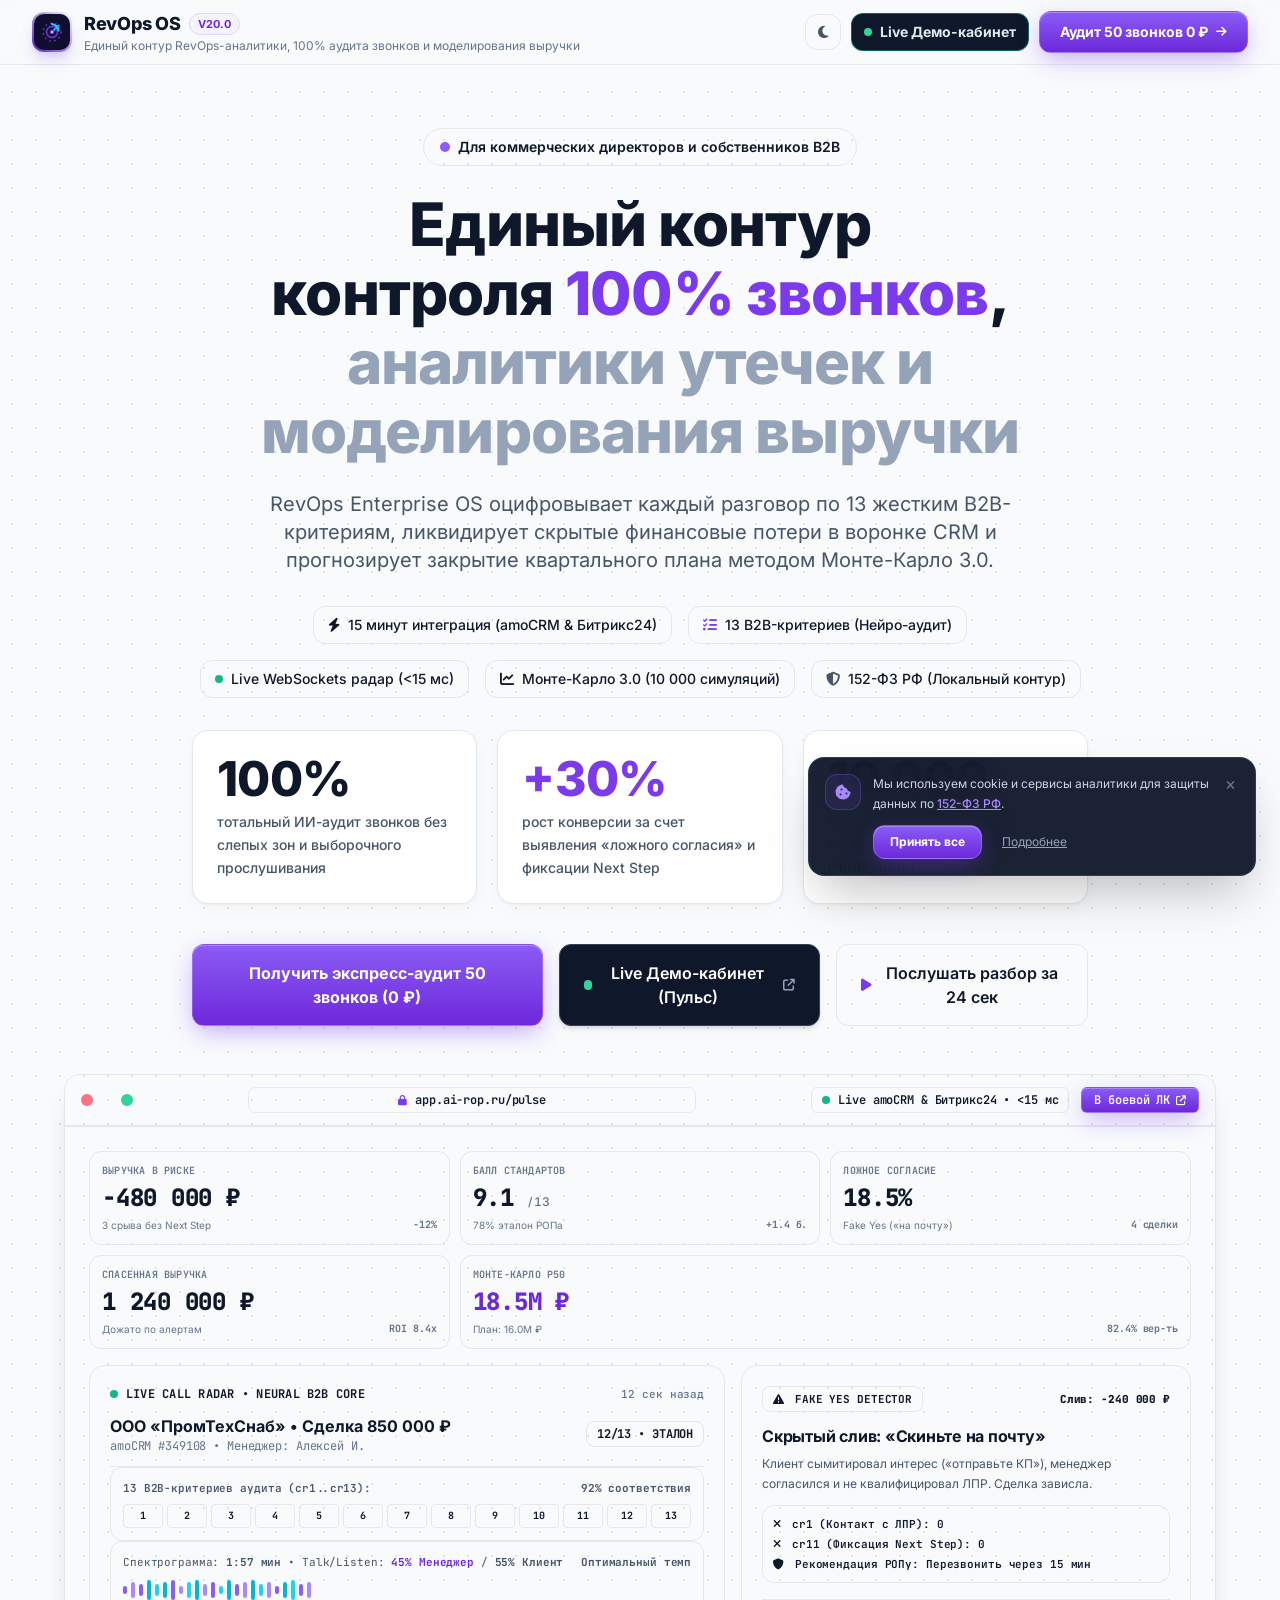
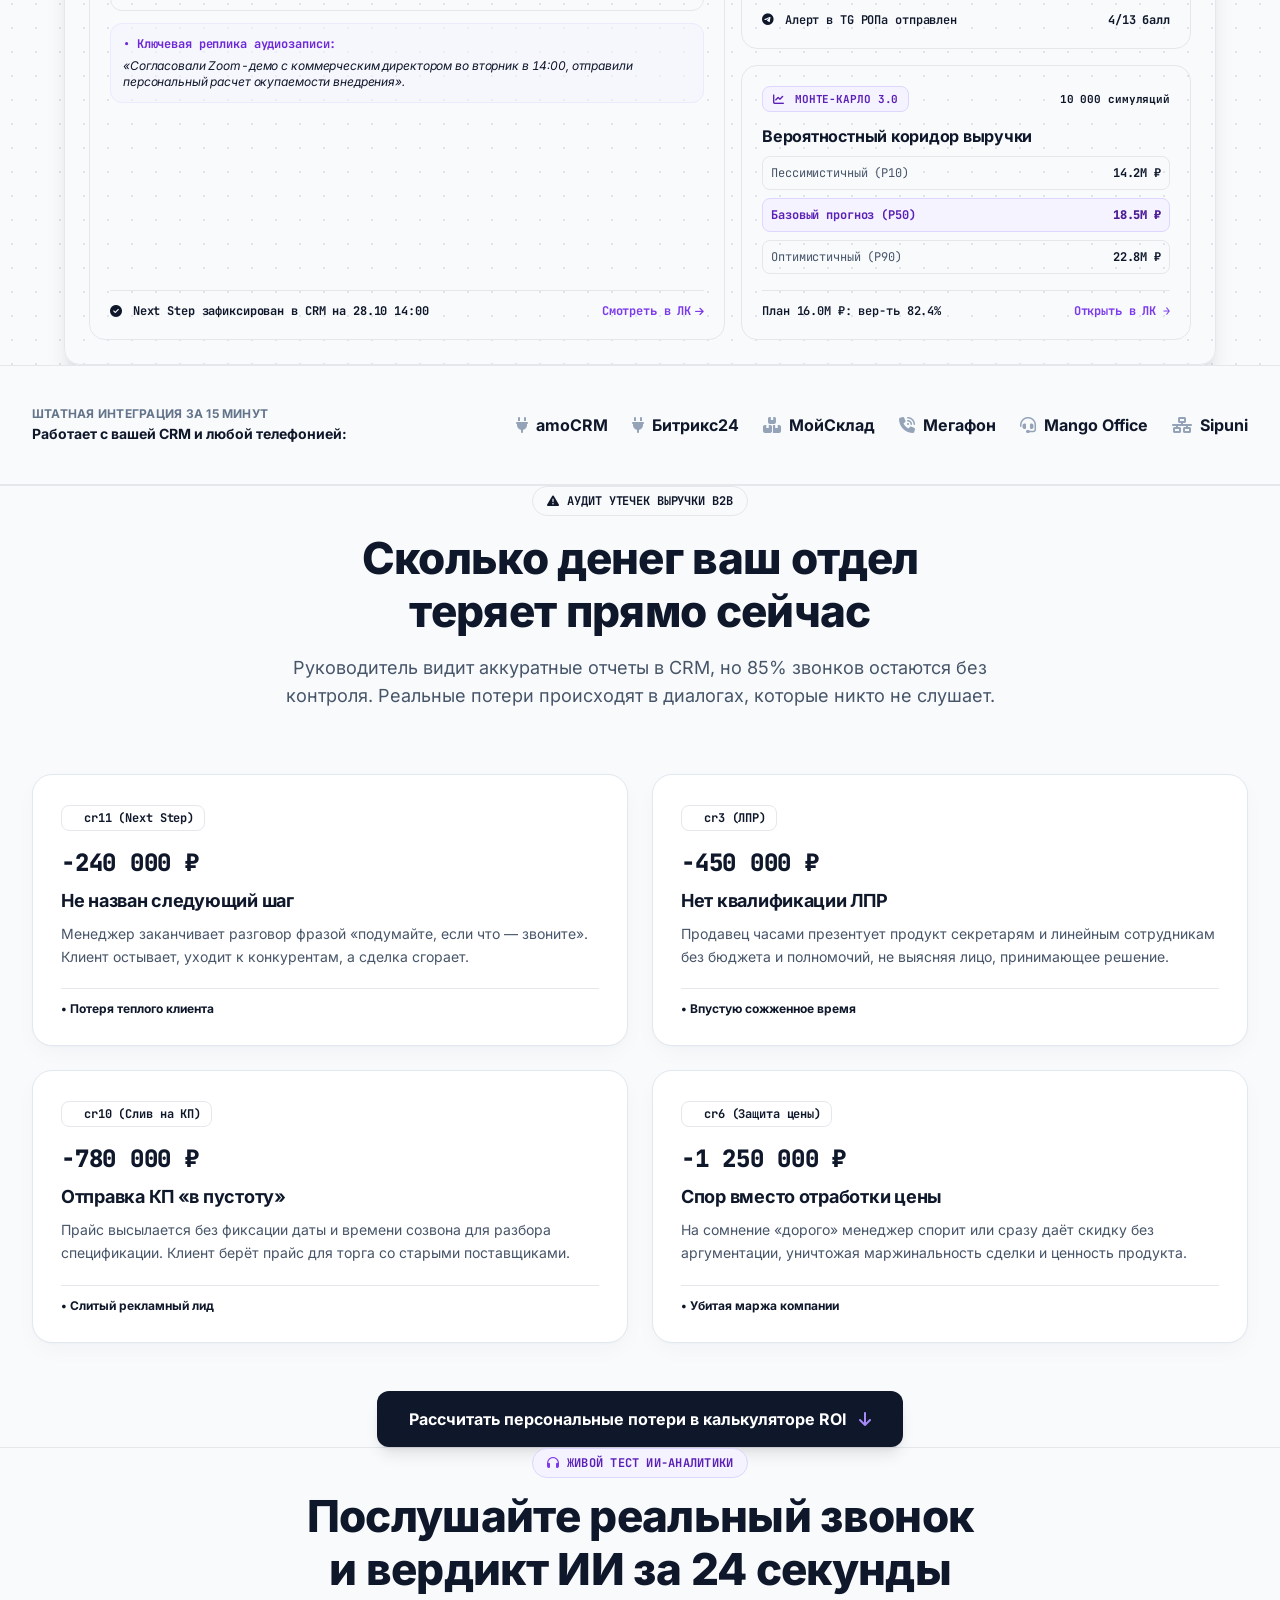
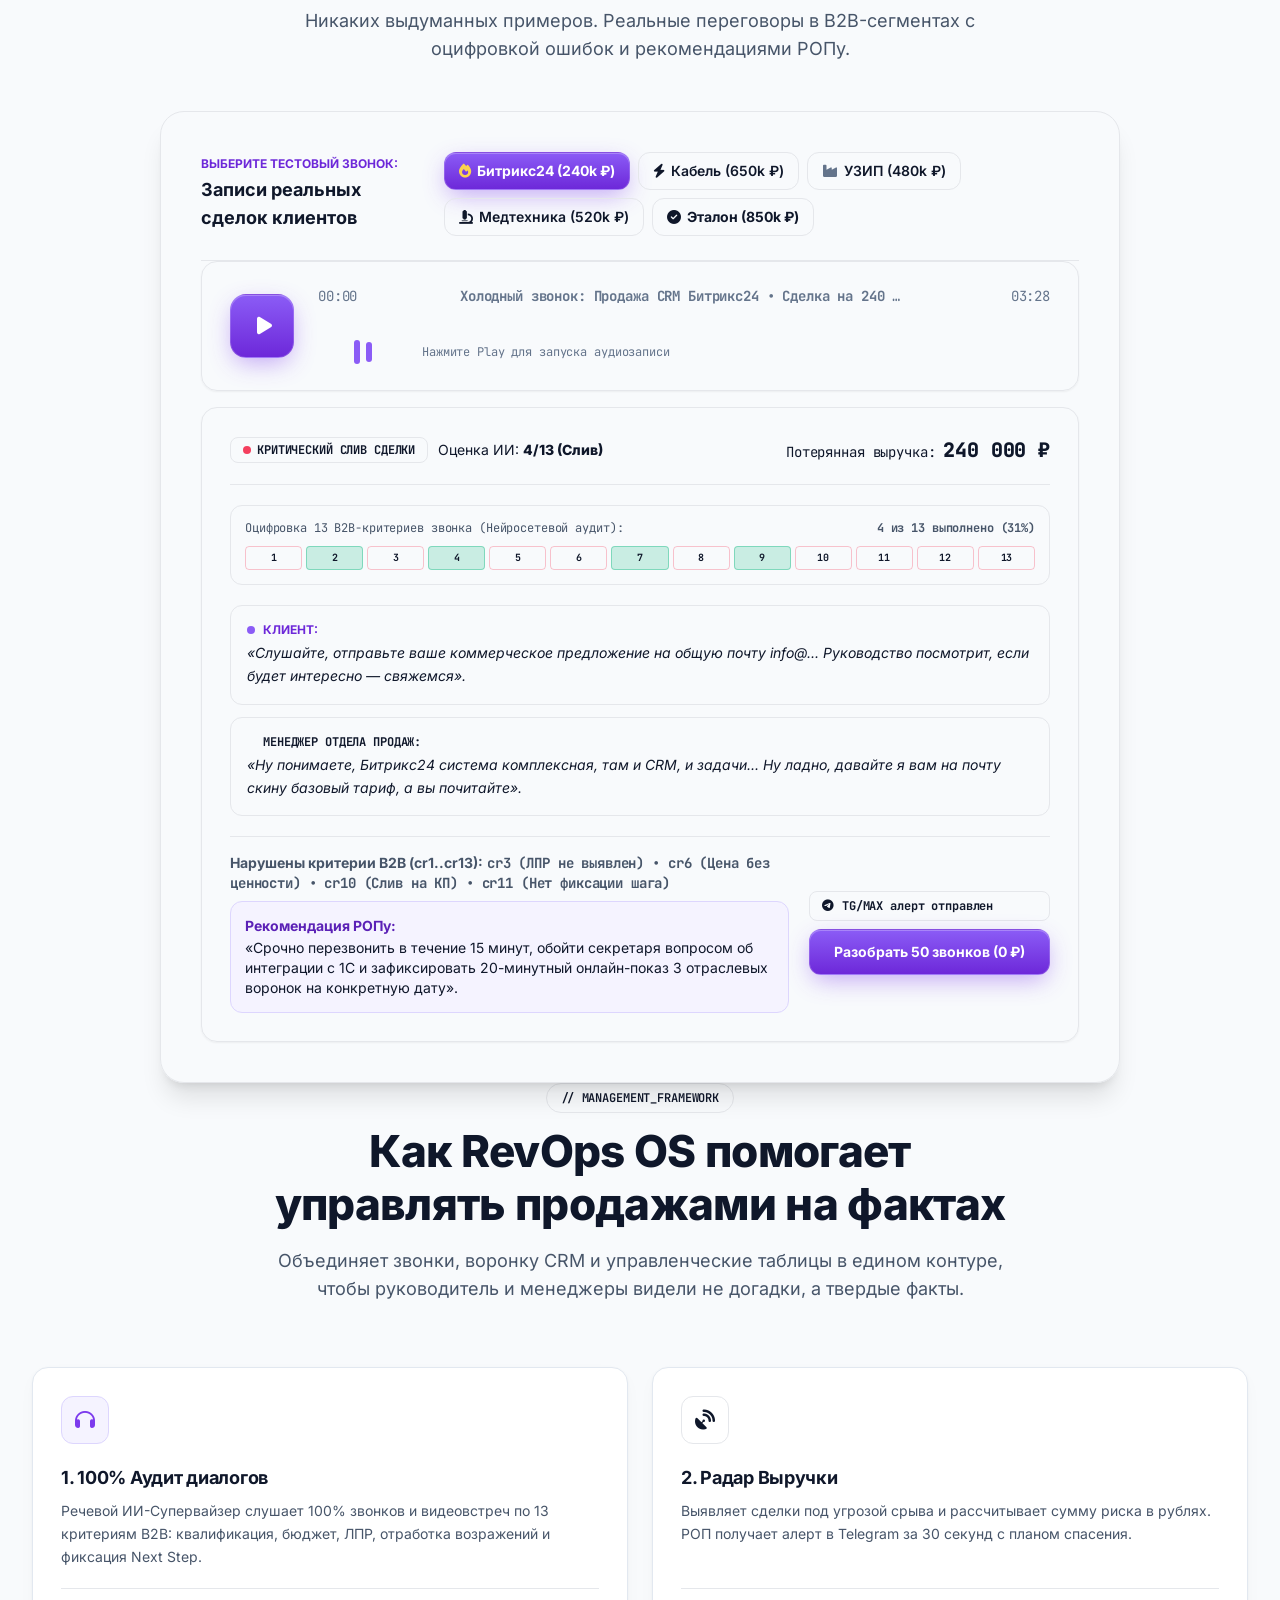
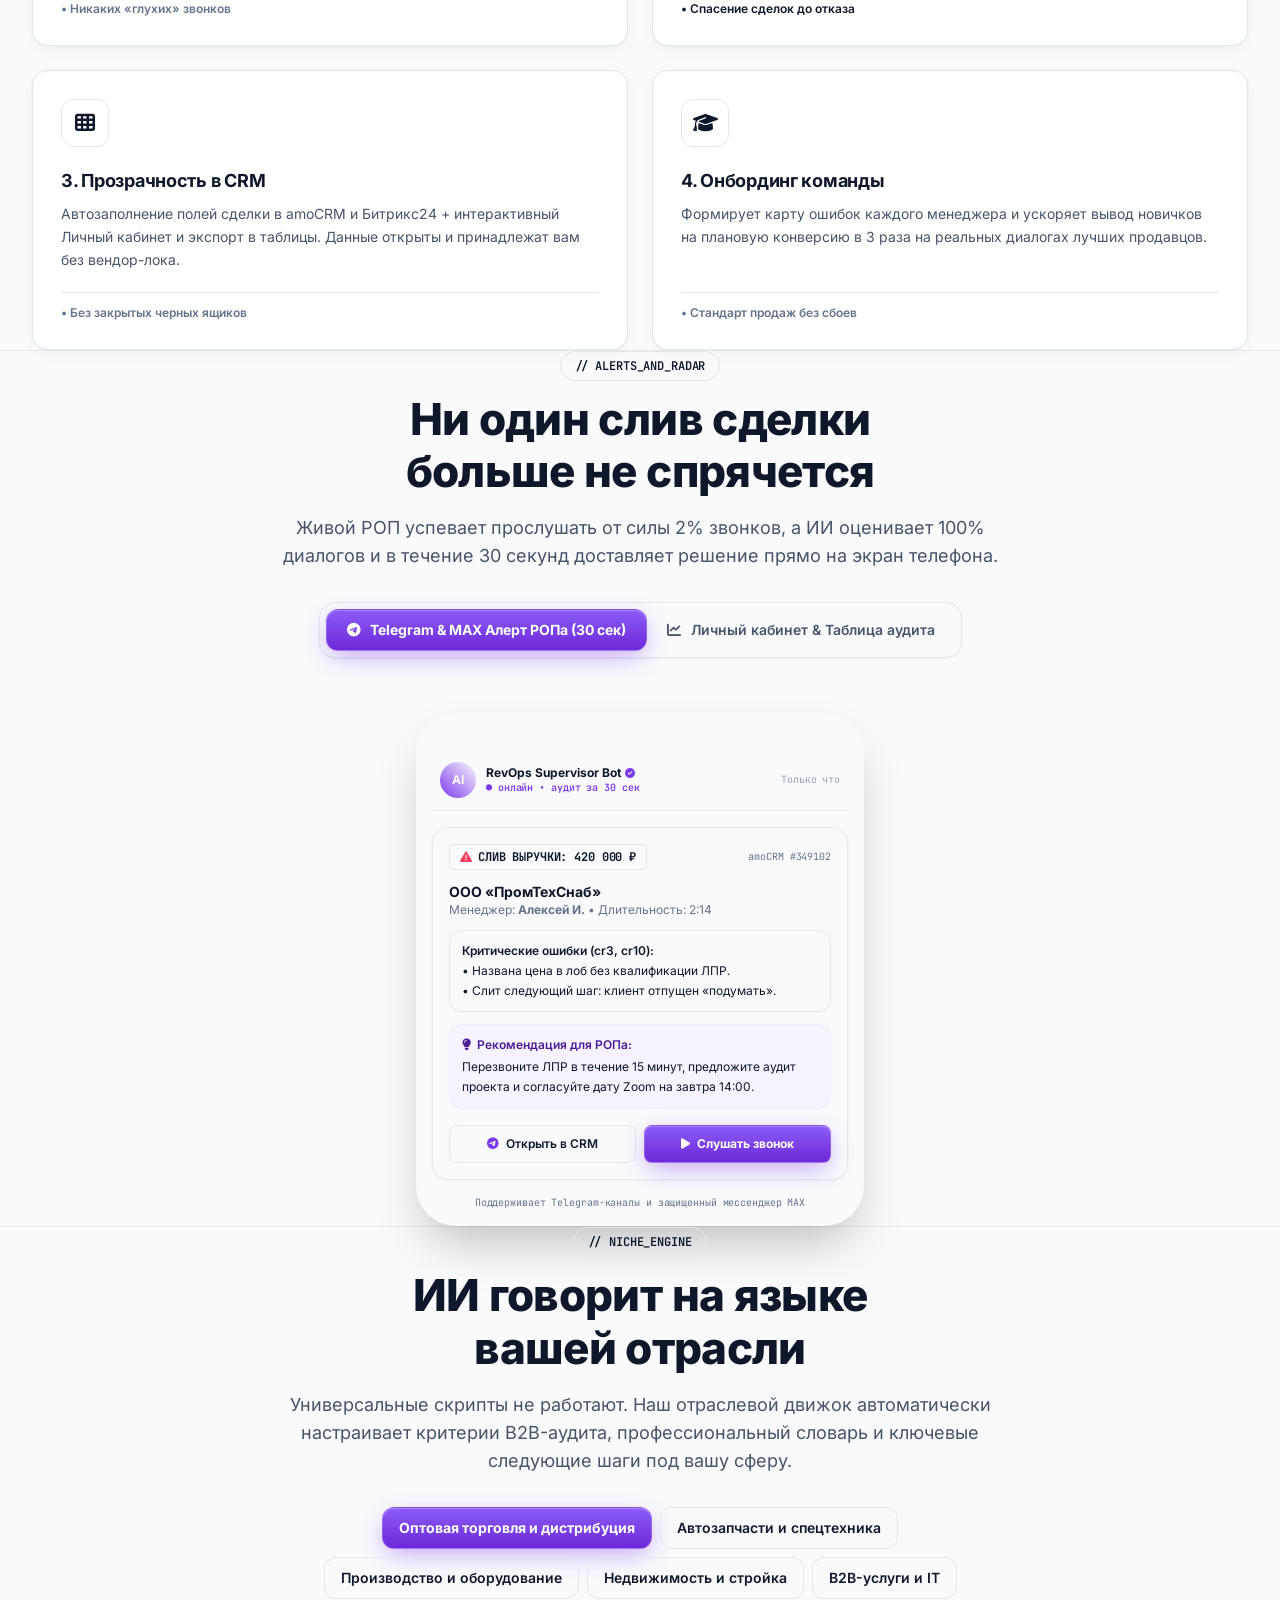
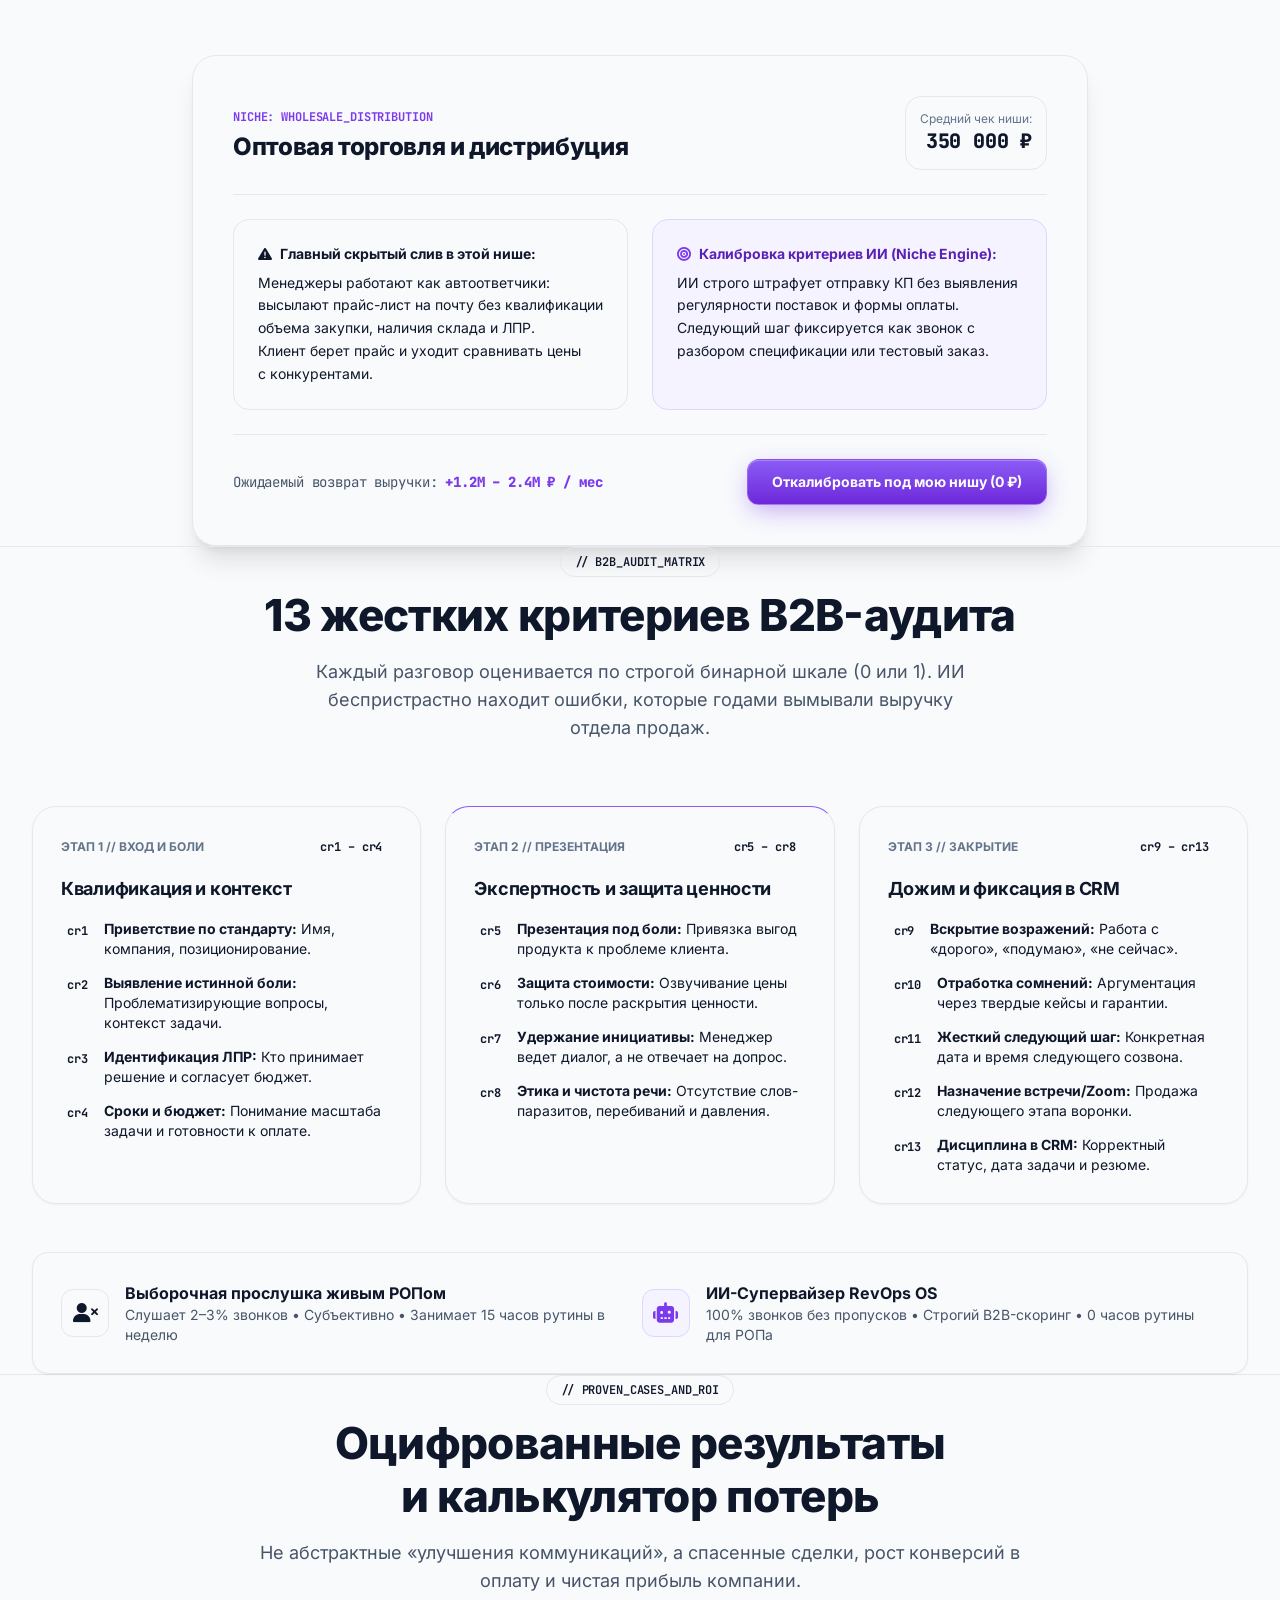
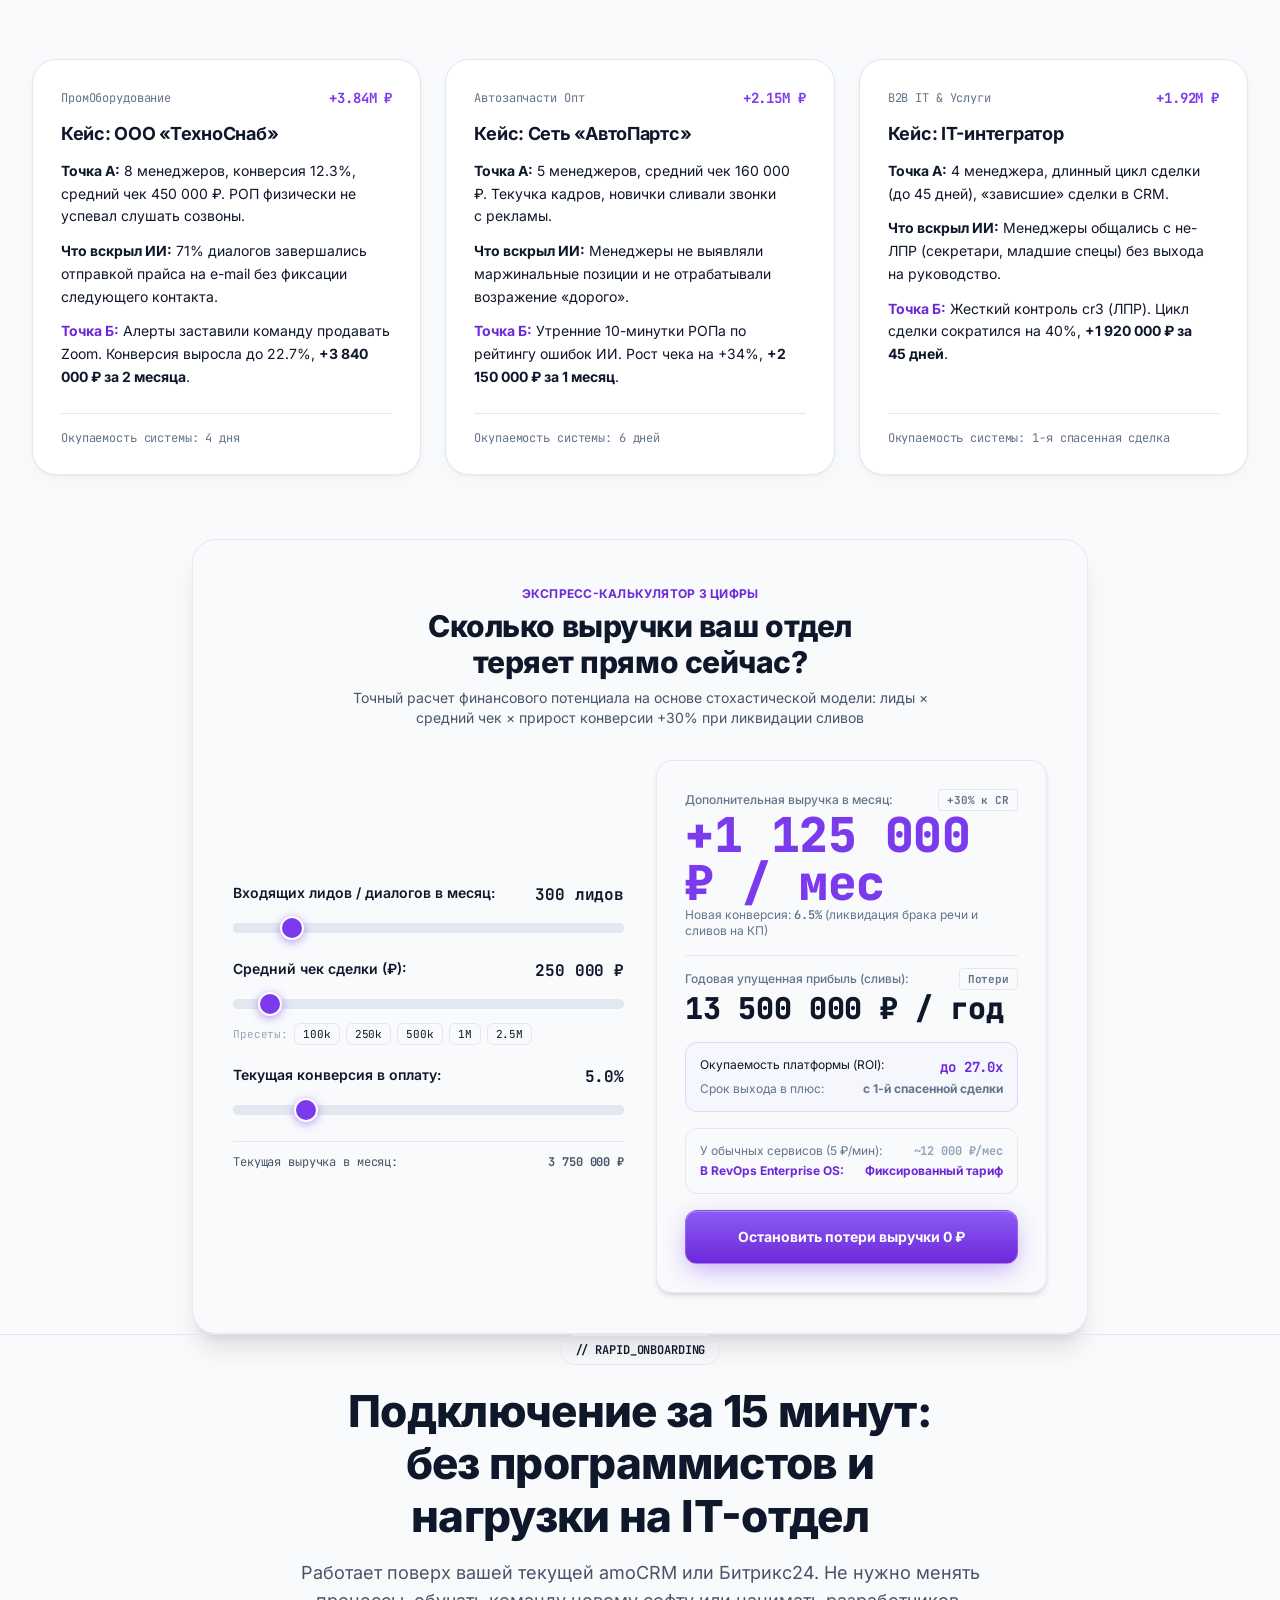
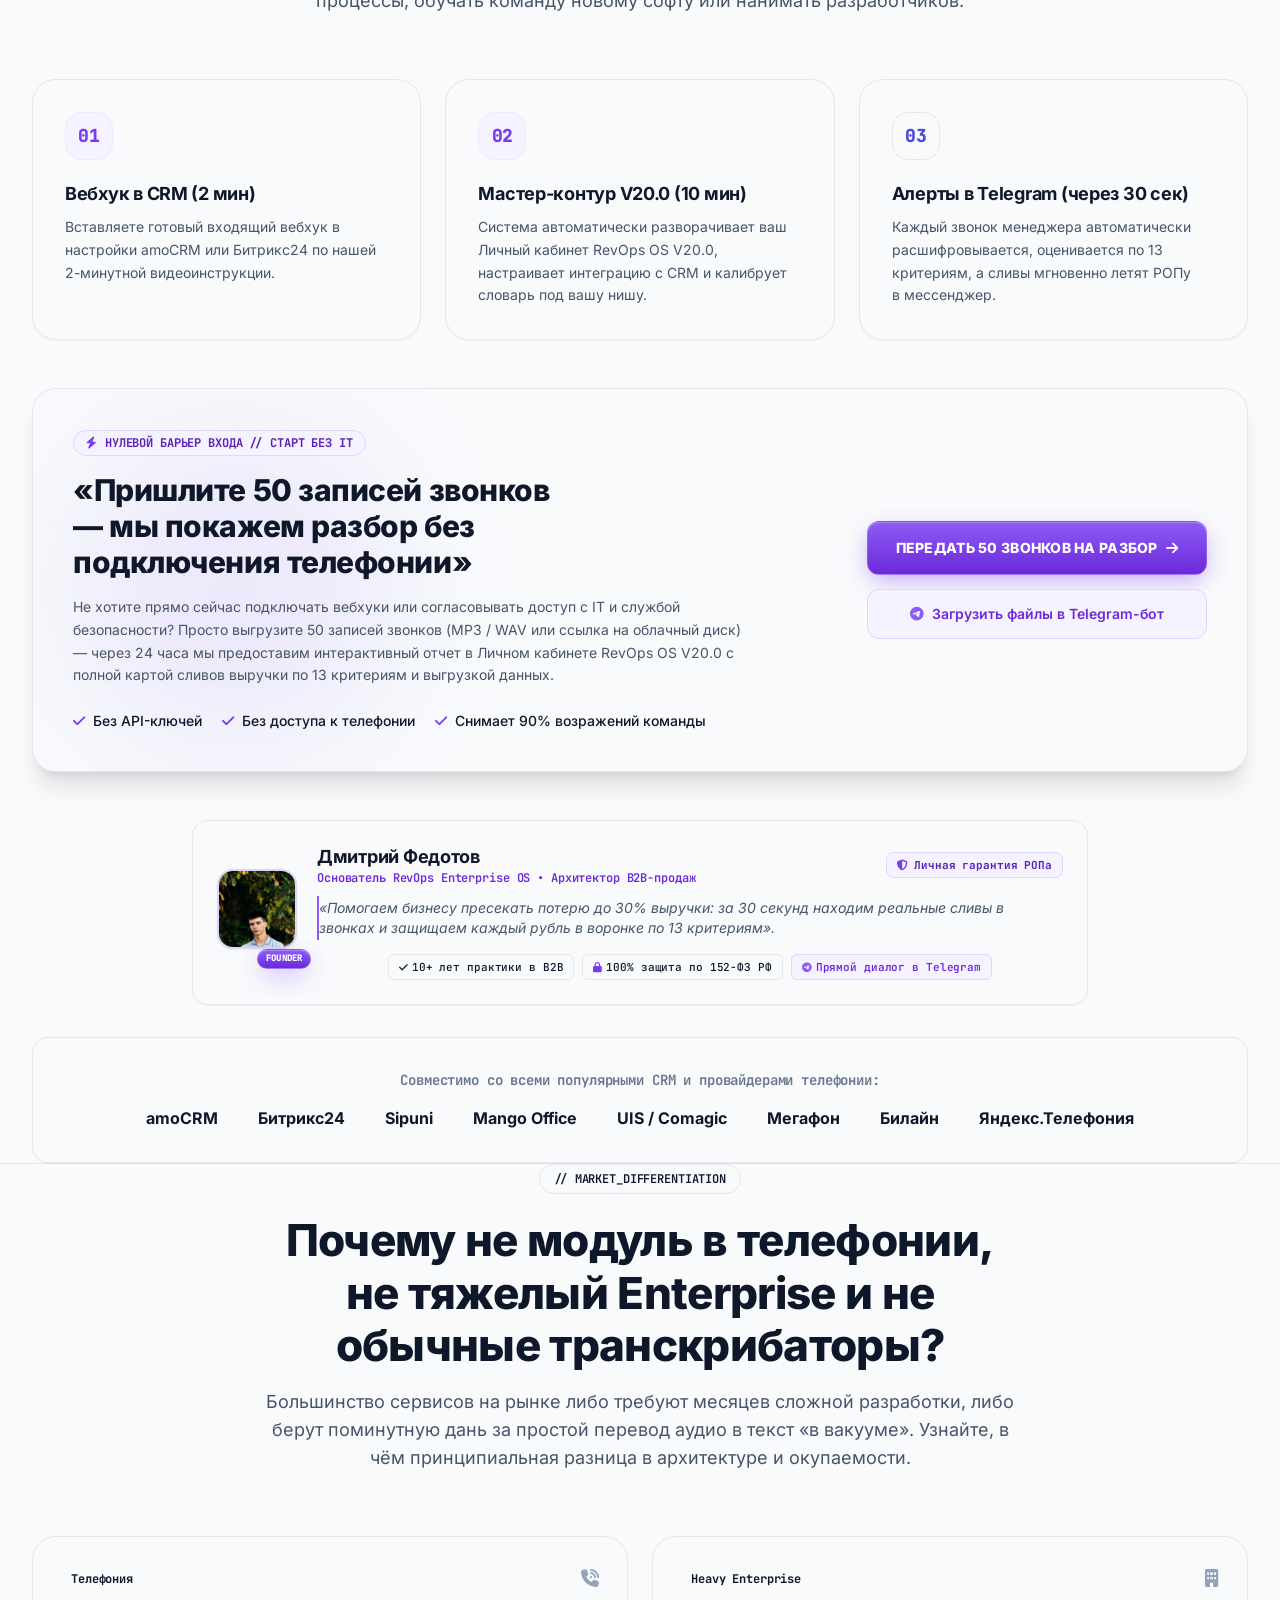
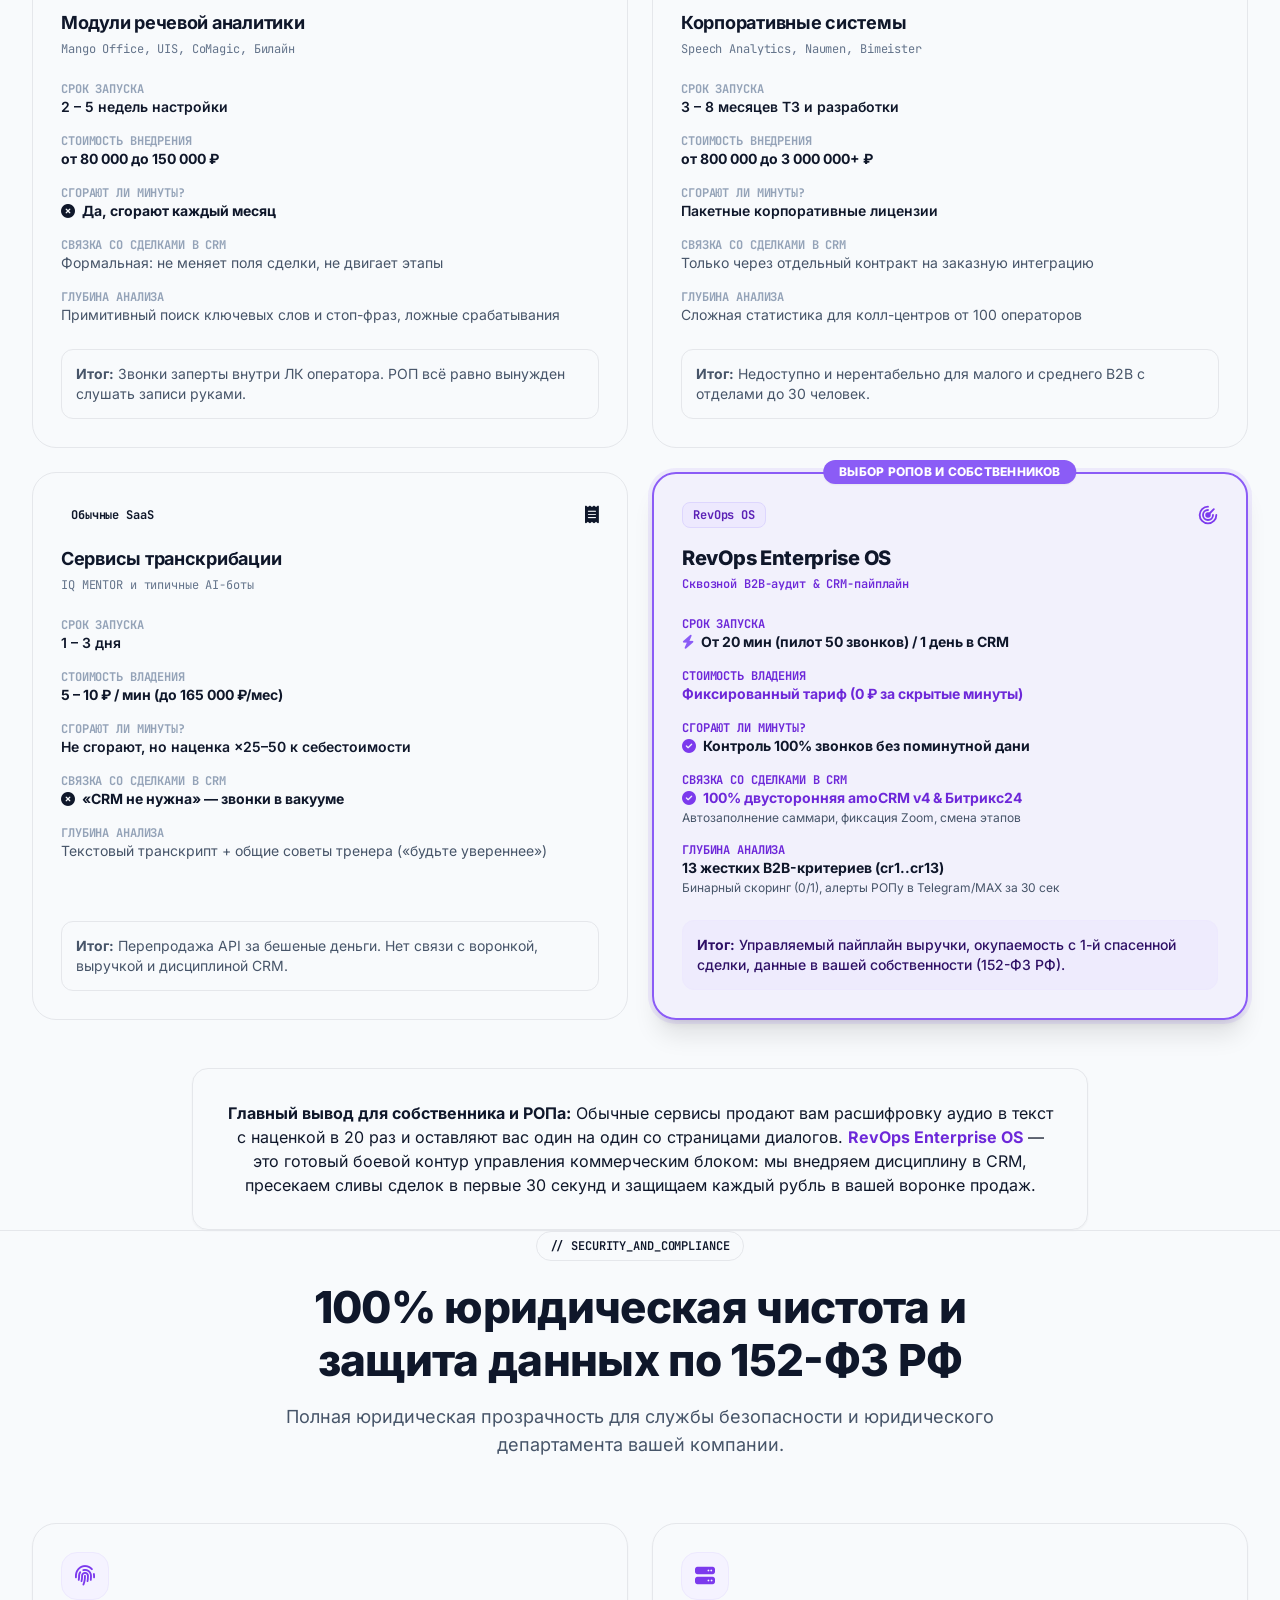
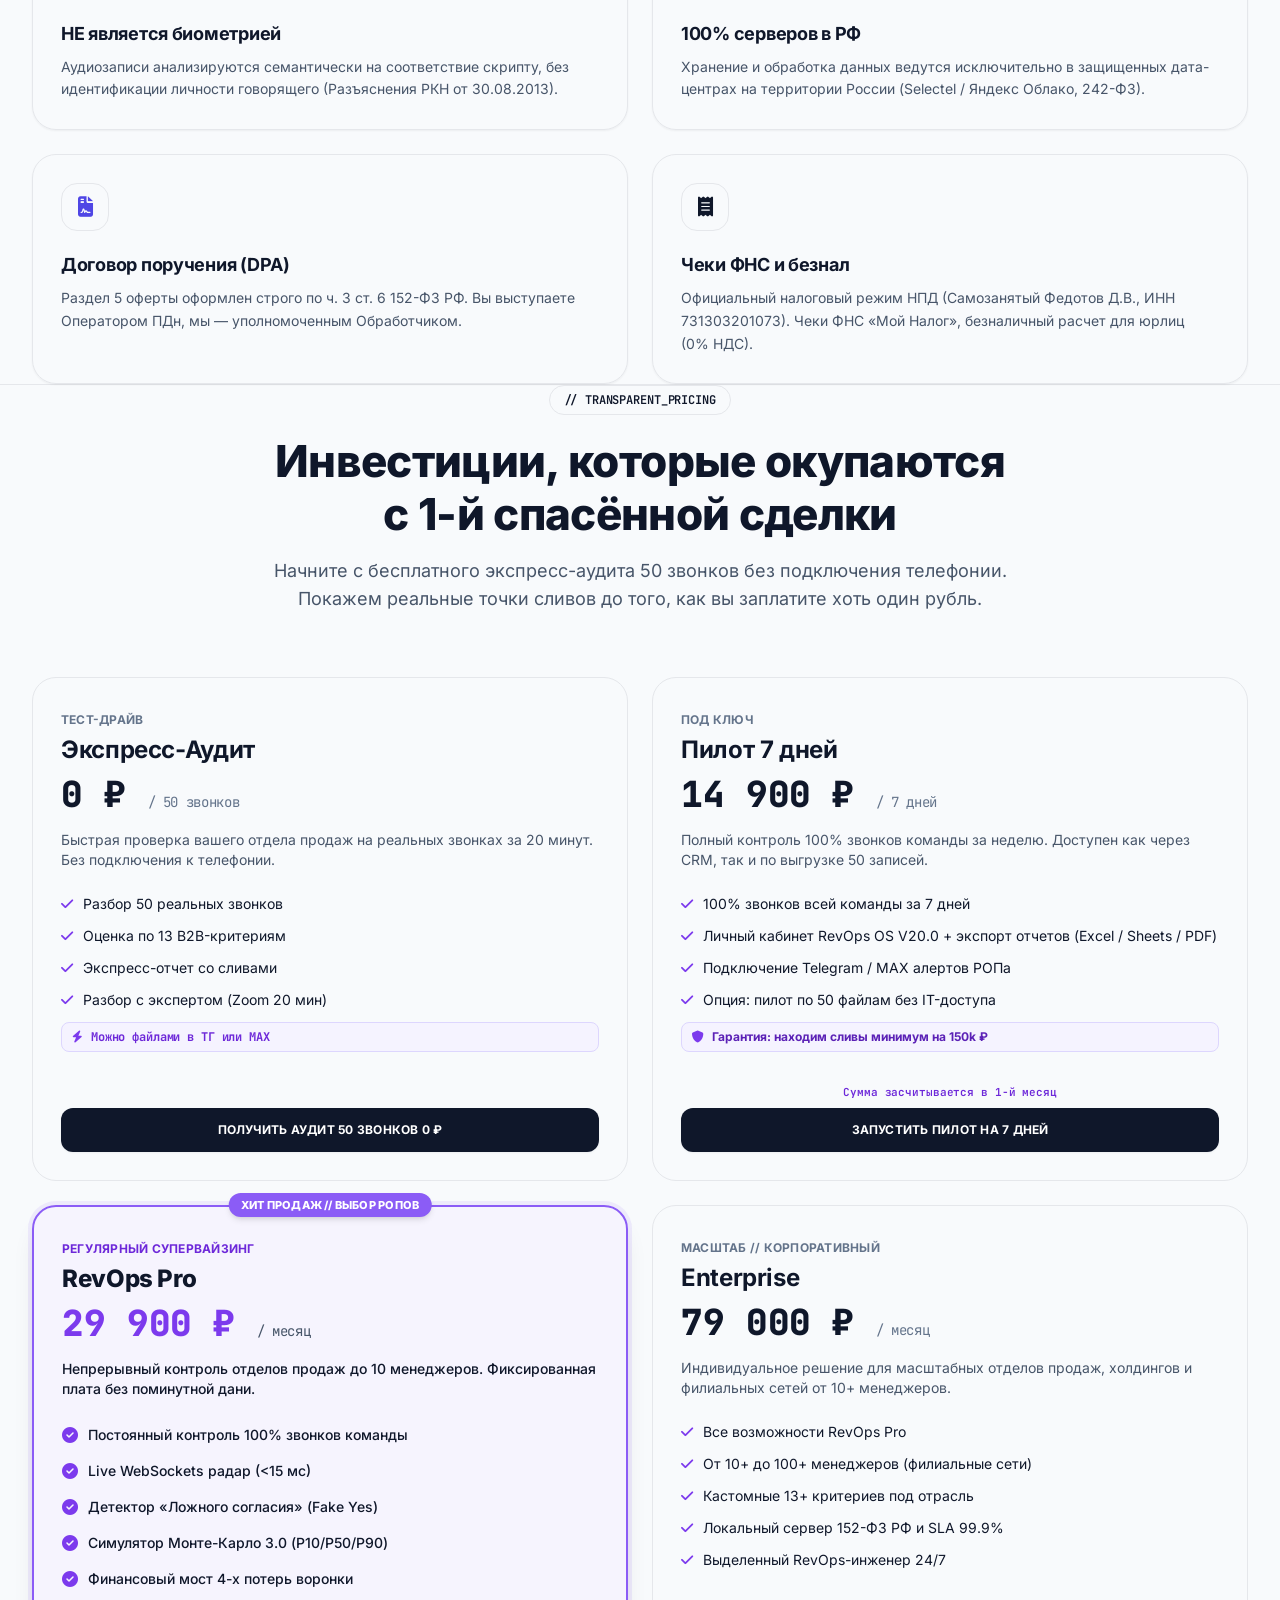
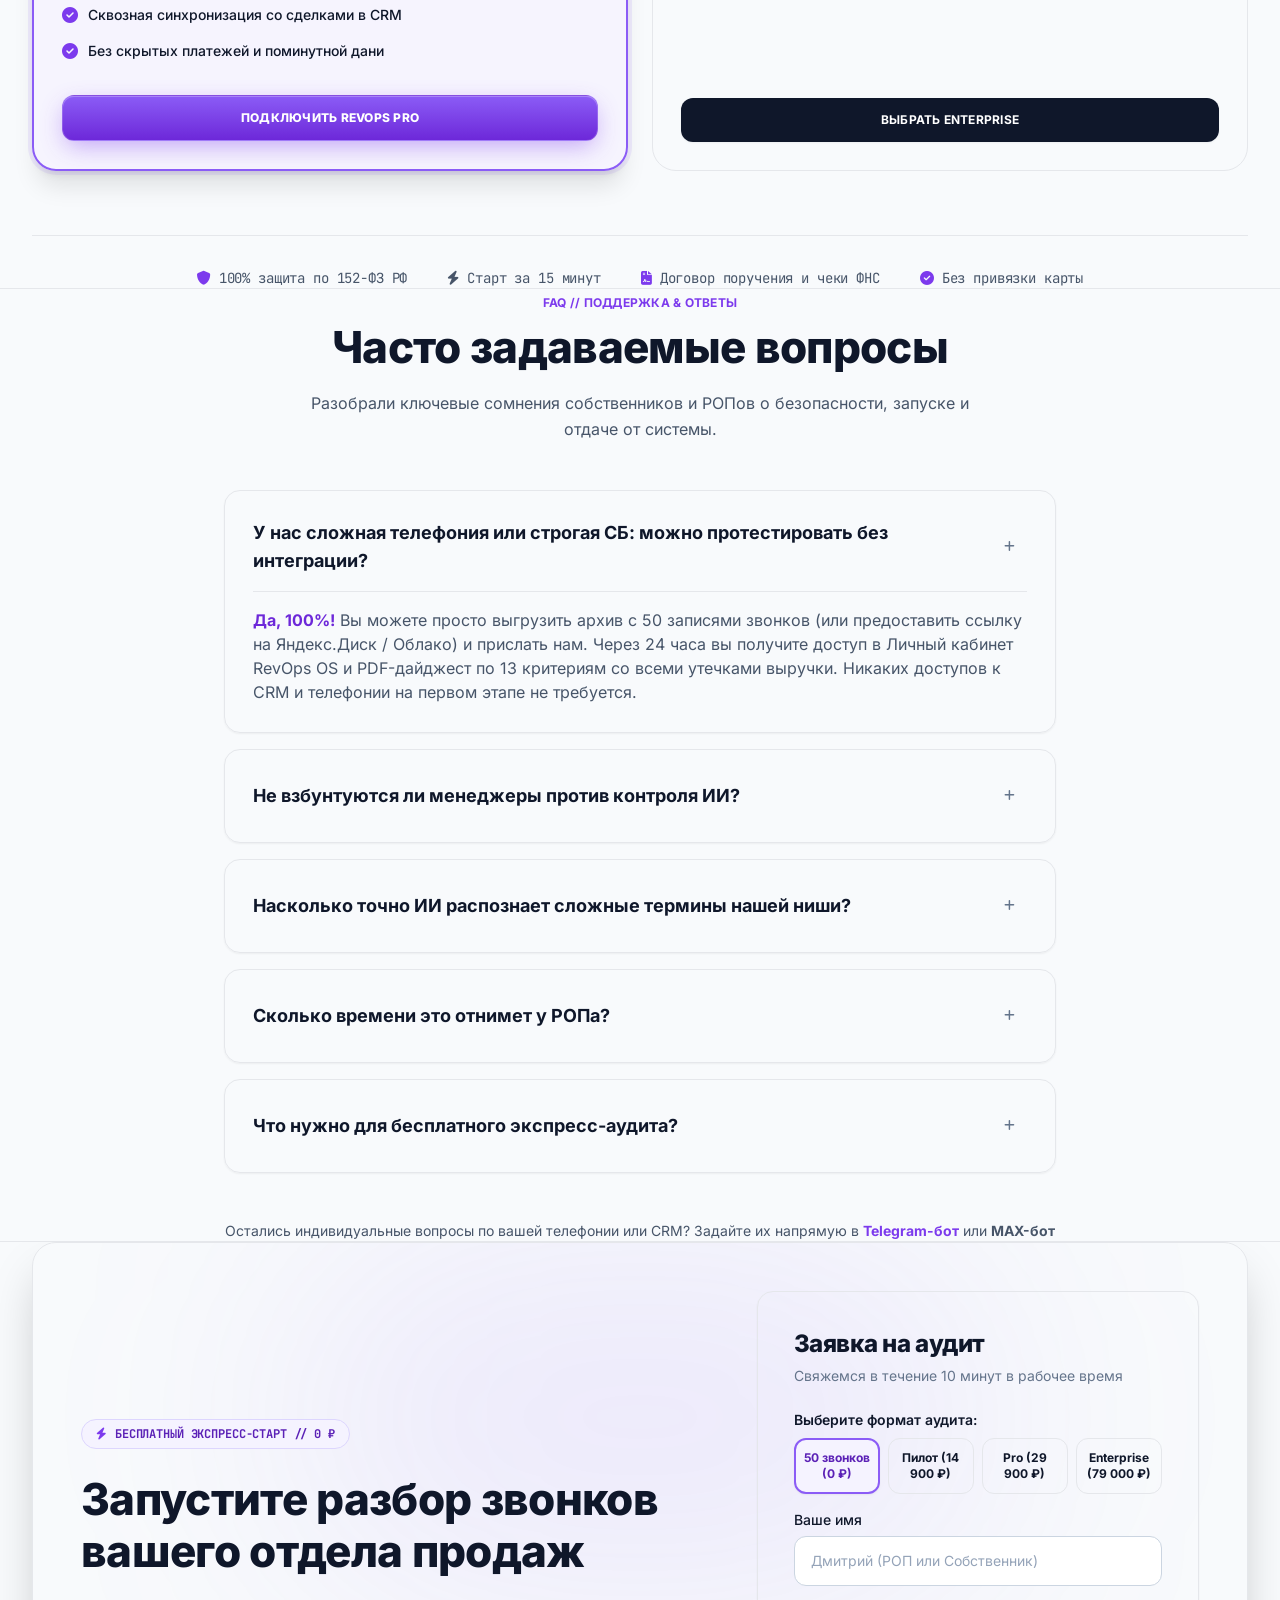
==== commit aaf5e015: "style(landing): harmonize hero & telegram mockups to light theme, compact founder section" ====
--- a/index.html
+++ b/index.html
@@ -32,7 +32,7 @@
     <link rel="stylesheet" href="css/fontawesome.min.css">
     <link rel="stylesheet" href="css/tailwind.min.css?v=20261015-violet">
     <link rel="stylesheet" href="css/violet-palette.css?v=20261015-violet">
-    <link rel="stylesheet" href="css/dark-theme.css?v=20261017-full-theme">
+    <link rel="stylesheet" href="css/dark-theme.css?v=20261026-white-v20">
 
     <!-- Подключение Inter Tight для 100% единства типографики с ЛК -->
     <link rel="preconnect" href="https://fonts.googleapis.com">
@@ -42,21 +42,20 @@
     <!-- Единая синхронизация темы с Личным Кабинетом (Default: Чистая белая FinTech тема) -->
     <script>
         (function () {
-            var t = 'light'; // Основная тема по умолчанию — белая
+            // Принудительный сброс устаревшего кэша старой тёмной темы для всех посетителей
             try {
-                var store = localStorage.getItem('revops-store');
-                if (store) {
-                    var parsed = JSON.parse(store);
-                    if (parsed && parsed.state && parsed.state.theme) {
-                        if (parsed.state.theme === 'dark' || parsed.state.theme === 'light') {
-                            t = parsed.state.theme;
-                        }
-                    }
-                } else {
-                    var savedMode = localStorage.getItem('revops_theme_mode') || localStorage.getItem('revops-theme');
-                    if (savedMode === 'light' || savedMode === 'dark') {
-                        t = savedMode;
-                    }
+                if (localStorage.getItem('revops_theme_reset_v20') !== 'done') {
+                    localStorage.removeItem('revops_theme_mode');
+                    localStorage.removeItem('revops-theme');
+                    localStorage.setItem('revops_theme_reset_v20', 'done');
+                }
+            } catch (e) {}
+
+            var t = 'light'; // Основная тема по умолчанию строго белая
+            try {
+                var explicit = localStorage.getItem('revops_theme_v20') || localStorage.getItem('revops_theme_mode');
+                if (explicit === 'dark' || explicit === 'light') {
+                    t = explicit;
                 }
             } catch (e) {
                 t = 'light';
@@ -731,77 +730,77 @@
                 </div>
 
                 <!-- Bento Grid Showcase: RevOps Enterprise OS Dashboard Preview (Synced with app.ai-rop.ru/pulse) -->
-                <div class="max-w-6xl mx-auto mt-14 sm:mt-20 rounded-2xl border border-slate-800 shadow-2xl overflow-hidden bg-slate-950">
-                    <!-- Browser Window Chrome Top Bar -->
-                    <div class="px-4 py-3 bg-slate-900 border-b border-slate-800 flex items-center justify-between gap-4">
+                <div class="max-w-6xl mx-auto mt-12 sm:mt-16 rounded-2xl border border-slate-200/90 shadow-xl overflow-hidden bg-white">
+                    <!-- Browser Window Chrome Top Bar (Light FinTech Style) -->
+                    <div class="px-4 py-3 bg-slate-50/90 border-b border-slate-200 flex items-center justify-between gap-4">
                         <div class="flex items-center gap-2 shrink-0">
-                            <span class="w-3 h-3 rounded-full bg-rose-500/90 inline-block"></span>
-                            <span class="w-3 h-3 rounded-full bg-amber-400/90 inline-block"></span>
-                            <span class="w-3 h-3 rounded-full bg-emerald-500/90 inline-block"></span>
-                        </div>
-                        <div class="flex-1 max-w-md mx-auto hidden sm:flex items-center justify-center gap-2 px-3 py-1 bg-slate-950/80 border border-slate-800 rounded-lg text-xs font-mono text-slate-400">
-                            <i class="fas fa-lock text-violet-400 text-[10px]"></i>
-                            <span>app.ai-rop.ru/pulse</span>
+                            <span class="w-3 h-3 rounded-full bg-rose-400 inline-block"></span>
+                            <span class="w-3 h-3 rounded-full bg-amber-400 inline-block"></span>
+                            <span class="w-3 h-3 rounded-full bg-emerald-400 inline-block"></span>
+                        </div>
+                        <div class="flex-1 max-w-md mx-auto hidden sm:flex items-center justify-center gap-2 px-3 py-1 bg-white border border-slate-200 rounded-lg text-xs font-mono text-slate-700 shadow-2xs">
+                            <i class="fas fa-lock text-violet-600 text-[10px]"></i>
+                            <span class="font-semibold">app.ai-rop.ru/pulse</span>
                         </div>
                         <div class="flex items-center gap-3 shrink-0">
-                            <div class="flex items-center gap-2 text-xs font-mono font-semibold text-emerald-400 bg-emerald-950/60 border border-emerald-500/30 px-2.5 py-1 rounded-md">
-                                <span class="w-2 h-2 rounded-full bg-emerald-400 animate-pulse"></span>
+                            <div class="flex items-center gap-2 text-xs font-mono font-semibold text-emerald-800 bg-emerald-50 border border-emerald-200 px-2.5 py-1 rounded-md">
+                                <span class="w-2 h-2 rounded-full bg-emerald-500 animate-pulse"></span>
                                 <span>Live amoCRM & Битрикс24 &bull; &lt;15 мс</span>
                             </div>
-                            <a href="https://app.ai-rop.ru/pulse" target="_blank" rel="noopener noreferrer" class="hidden md:inline-flex items-center gap-1.5 text-xs font-mono text-violet-300 hover:text-white bg-violet-900/40 hover:bg-violet-900/70 border border-violet-700/60 px-2.5 py-1 rounded-md transition">
+                            <a href="https://app.ai-rop.ru/pulse" target="_blank" rel="noopener noreferrer" class="hidden md:inline-flex items-center gap-1.5 text-xs font-mono font-semibold text-white bg-violet-600 hover:bg-violet-700 px-3 py-1 rounded-md transition shadow-2xs">
                                 <span>В боевой ЛК</span>
                                 <i class="fas fa-arrow-up-right-from-square text-[10px]"></i>
                             </a>
                         </div>
                     </div>
 
-                    <!-- Bento Grid Body -->
-                    <div class="p-4 sm:p-6 bg-slate-950 text-slate-100">
+                    <!-- Bento Grid Body (Crisp Light Slate Canvas) -->
+                    <div class="p-4 sm:p-6 bg-slate-50/60 text-slate-900 border-t border-slate-100">
                         <!-- Top Live KPI Summary Strip (5 Canonical KPIs from PulsePage) -->
                         <div class="grid grid-cols-2 md:grid-cols-3 lg:grid-cols-5 gap-2.5 sm:gap-3 mb-4">
                             <!-- KPI 1 -->
-                            <div class="bg-slate-900/90 border border-slate-800 rounded-xl p-3 sm:p-3.5 flex flex-col justify-between">
-                                <div class="text-[10px] sm:text-[11px] font-mono text-slate-400 uppercase tracking-wider">Выручка в риске</div>
-                                <div class="text-lg sm:text-2xl font-mono font-bold text-rose-400 mt-1 tabular-nums">−480 000 ₽</div>
-                                <div class="flex items-center justify-between text-[10px] sm:text-[11px] text-slate-400 mt-1">
+                            <div class="bg-white border border-slate-200/90 rounded-xl p-3 sm:p-3.5 shadow-2xs flex flex-col justify-between">
+                                <div class="text-[10px] sm:text-[11px] font-mono text-slate-500 uppercase tracking-wider font-semibold">Выручка в риске</div>
+                                <div class="text-lg sm:text-2xl font-mono font-black text-rose-600 mt-1 tabular-nums">−480 000 ₽</div>
+                                <div class="flex items-center justify-between text-[10px] sm:text-[11px] text-slate-500 mt-1">
                                     <span>3 срыва без Next Step</span>
-                                    <span class="text-rose-400 font-mono font-semibold">−12%</span>
+                                    <span class="text-rose-600 font-mono font-bold">−12%</span>
                                 </div>
                             </div>
                             <!-- KPI 2 -->
-                            <div class="bg-slate-900/90 border border-slate-800 rounded-xl p-3 sm:p-3.5 flex flex-col justify-between">
-                                <div class="text-[10px] sm:text-[11px] font-mono text-slate-400 uppercase tracking-wider">Балл стандартов</div>
-                                <div class="text-lg sm:text-2xl font-mono font-bold text-emerald-400 mt-1 tabular-nums">9.1 <span class="text-xs text-slate-400 font-sans font-medium">/ 13</span></div>
-                                <div class="flex items-center justify-between text-[10px] sm:text-[11px] text-slate-400 mt-1">
+                            <div class="bg-white border border-slate-200/90 rounded-xl p-3 sm:p-3.5 shadow-2xs flex flex-col justify-between">
+                                <div class="text-[10px] sm:text-[11px] font-mono text-slate-500 uppercase tracking-wider font-semibold">Балл стандартов</div>
+                                <div class="text-lg sm:text-2xl font-mono font-black text-slate-900 mt-1 tabular-nums">9.1 <span class="text-xs text-slate-500 font-sans font-medium">/ 13</span></div>
+                                <div class="flex items-center justify-between text-[10px] sm:text-[11px] text-slate-500 mt-1">
                                     <span>78% эталон РОПа</span>
-                                    <span class="text-emerald-400 font-mono font-semibold">+1.4 б.</span>
+                                    <span class="text-emerald-600 font-mono font-bold">+1.4 б.</span>
                                 </div>
                             </div>
                             <!-- KPI 3 -->
-                            <div class="bg-slate-900/90 border border-slate-800 rounded-xl p-3 sm:p-3.5 flex flex-col justify-between">
-                                <div class="text-[10px] sm:text-[11px] font-mono text-slate-400 uppercase tracking-wider">Ложное согласие</div>
-                                <div class="text-lg sm:text-2xl font-mono font-bold text-amber-400 mt-1 tabular-nums">18.5%</div>
-                                <div class="flex items-center justify-between text-[10px] sm:text-[11px] text-slate-400 mt-1">
+                            <div class="bg-white border border-slate-200/90 rounded-xl p-3 sm:p-3.5 shadow-2xs flex flex-col justify-between">
+                                <div class="text-[10px] sm:text-[11px] font-mono text-slate-500 uppercase tracking-wider font-semibold">Ложное согласие</div>
+                                <div class="text-lg sm:text-2xl font-mono font-black text-amber-700 mt-1 tabular-nums">18.5%</div>
+                                <div class="flex items-center justify-between text-[10px] sm:text-[11px] text-slate-500 mt-1">
                                     <span>Fake Yes («на почту»)</span>
-                                    <span class="text-amber-400 font-mono font-semibold">4 сделки</span>
+                                    <span class="text-amber-700 font-mono font-bold">4 сделки</span>
                                 </div>
                             </div>
                             <!-- KPI 4 -->
-                            <div class="bg-slate-900/90 border border-slate-800 rounded-xl p-3 sm:p-3.5 flex flex-col justify-between">
-                                <div class="text-[10px] sm:text-[11px] font-mono text-slate-400 uppercase tracking-wider">Спасенная выручка</div>
-                                <div class="text-lg sm:text-2xl font-mono font-bold text-white mt-1 tabular-nums">1 240 000 ₽</div>
-                                <div class="flex items-center justify-between text-[10px] sm:text-[11px] text-slate-400 mt-1">
+                            <div class="bg-white border border-slate-200/90 rounded-xl p-3 sm:p-3.5 shadow-2xs flex flex-col justify-between">
+                                <div class="text-[10px] sm:text-[11px] font-mono text-slate-500 uppercase tracking-wider font-semibold">Спасенная выручка</div>
+                                <div class="text-lg sm:text-2xl font-mono font-black text-slate-900 mt-1 tabular-nums">1 240 000 ₽</div>
+                                <div class="flex items-center justify-between text-[10px] sm:text-[11px] text-slate-500 mt-1">
                                     <span>Дожато по алертам</span>
-                                    <span class="text-emerald-400 font-mono font-semibold">ROI 8.4x</span>
+                                    <span class="text-emerald-600 font-mono font-bold">ROI 8.4x</span>
                                 </div>
                             </div>
                             <!-- KPI 5 -->
-                            <div class="col-span-2 md:col-span-1 lg:col-span-1 bg-slate-900/90 border border-slate-800 rounded-xl p-3 sm:p-3.5 flex flex-col justify-between">
-                                <div class="text-[10px] sm:text-[11px] font-mono text-slate-400 uppercase tracking-wider">Монте-Карло P50</div>
-                                <div class="text-lg sm:text-2xl font-mono font-bold text-violet-400 mt-1 tabular-nums">18.5M ₽</div>
-                                <div class="flex items-center justify-between text-[10px] sm:text-[11px] text-slate-400 mt-1">
+                            <div class="col-span-2 md:col-span-1 lg:col-span-1 bg-white border border-slate-200/90 rounded-xl p-3 sm:p-3.5 shadow-2xs flex flex-col justify-between">
+                                <div class="text-[10px] sm:text-[11px] font-mono text-slate-500 uppercase tracking-wider font-semibold">Монте-Карло P50</div>
+                                <div class="text-lg sm:text-2xl font-mono font-black text-violet-700 mt-1 tabular-nums">18.5M ₽</div>
+                                <div class="flex items-center justify-between text-[10px] sm:text-[11px] text-slate-500 mt-1">
                                     <span>План: 16.0M ₽</span>
-                                    <span class="text-emerald-400 font-mono font-semibold">82.4% вер-ть</span>
+                                    <span class="text-emerald-600 font-mono font-bold">82.4% вер-ть</span>
                                 </div>
                             </div>
                         </div>
@@ -809,61 +808,61 @@
                         <!-- Asymmetric Bento Grid -->
                         <div class="grid grid-cols-1 lg:grid-cols-12 gap-4">
                             <!-- Tile 1 (Large 7-col): Live Call Radar with 13 CR Dots & Audio Spectrogram -->
-                            <div class="lg:col-span-7 bg-slate-900/90 border border-slate-800 rounded-2xl p-4 sm:p-5 flex flex-col justify-between">
+                            <div class="lg:col-span-7 bg-white border border-slate-200 rounded-2xl p-4 sm:p-5 shadow-2xs flex flex-col justify-between">
                                 <div>
                                     <div class="flex items-center justify-between gap-2 mb-3">
                                         <div class="flex items-center gap-2">
-                                            <span class="w-2 h-2 rounded-full bg-emerald-400 animate-ping"></span>
-                                            <span class="font-mono text-xs font-bold uppercase tracking-wider text-emerald-400">Live Call Radar &bull; Neural B2B Core</span>
+                                            <span class="w-2 h-2 rounded-full bg-emerald-500 animate-ping"></span>
+                                            <span class="font-mono text-xs font-bold uppercase tracking-wider text-emerald-700">Live Call Radar &bull; Neural B2B Core</span>
                                         </div>
-                                        <span class="text-[11px] font-mono text-slate-400">12 сек назад</span>
+                                        <span class="text-[11px] font-mono text-slate-500 font-medium">12 сек назад</span>
                                     </div>
-                                    <div class="flex flex-wrap items-center justify-between gap-2 pb-3 border-b border-slate-800">
+                                    <div class="flex flex-wrap items-center justify-between gap-2 pb-3 border-b border-slate-100">
                                         <div>
-                                            <div class="font-bold text-sm sm:text-base text-white">ООО «ПромТехСнаб» &bull; Сделка 850 000 ₽</div>
-                                            <div class="text-xs text-slate-400 font-mono">amoCRM #349108 &bull; Менеджер: Алексей И.</div>
+                                            <div class="font-bold text-sm sm:text-base text-slate-900">ООО «ПромТехСнаб» &bull; Сделка 850 000 ₽</div>
+                                            <div class="text-xs text-slate-500 font-mono">amoCRM #349108 &bull; Менеджер: Алексей И.</div>
                                         </div>
-                                        <span class="px-2.5 py-1 rounded-lg bg-emerald-500/20 text-emerald-300 border border-emerald-500/40 font-mono font-bold text-xs">
+                                        <span class="px-2.5 py-1 rounded-lg bg-emerald-50 text-emerald-800 border border-emerald-300 font-mono font-bold text-xs">
                                             12/13 &bull; ЭТАЛОН
                                         </span>
                                     </div>
 
                                     <!-- 13 CR Criteria Dot Bar -->
-                                    <div class="my-3.5 p-3 rounded-xl bg-slate-950/80 border border-slate-800/80">
-                                        <div class="flex items-center justify-between text-[11px] font-mono text-slate-400 mb-2">
-                                            <span>13 B2B-критериев аудита (cr1..cr13):</span>
-                                            <span class="text-emerald-400 font-bold">92% соответствия</span>
+                                    <div class="my-3.5 p-3 rounded-xl bg-slate-50 border border-slate-200">
+                                        <div class="flex items-center justify-between text-[11px] font-mono text-slate-600 mb-2">
+                                            <span class="font-semibold">13 B2B-критериев аудита (cr1..cr13):</span>
+                                            <span class="text-emerald-700 font-bold">92% соответствия</span>
                                         </div>
                                         <div class="grid-cols-13 gap-1 sm:gap-1.5 text-center">
-                                            <div class="p-1 rounded bg-emerald-500/20 border border-emerald-500/40 text-[10px] font-mono text-emerald-300 font-bold" title="cr1: Контакт с ЛПР">1</div>
-                                            <div class="p-1 rounded bg-emerald-500/20 border border-emerald-500/40 text-[10px] font-mono text-emerald-300 font-bold" title="cr2: Приветствие и контекст">2</div>
-                                            <div class="p-1 rounded bg-emerald-500/20 border border-emerald-500/40 text-[10px] font-mono text-emerald-300 font-bold" title="cr3: Выявление ЛПР / роли">3</div>
-                                            <div class="p-1 rounded bg-emerald-500/20 border border-emerald-500/40 text-[10px] font-mono text-emerald-300 font-bold" title="cr4: Квалификация по объему">4</div>
-                                            <div class="p-1 rounded bg-emerald-500/20 border border-emerald-500/40 text-[10px] font-mono text-emerald-300 font-bold" title="cr5: Выявление болей">5</div>
-                                            <div class="p-1 rounded bg-emerald-500/20 border border-emerald-500/40 text-[10px] font-mono text-emerald-300 font-bold" title="cr6: Презентация ценности">6</div>
-                                            <div class="p-1 rounded bg-emerald-500/20 border border-emerald-500/40 text-[10px] font-mono text-emerald-300 font-bold" title="cr7: Удержание инициативы">7</div>
-                                            <div class="p-1 rounded bg-emerald-500/20 border border-emerald-500/40 text-[10px] font-mono text-emerald-300 font-bold" title="cr8: Вовлечение диалогом">8</div>
-                                            <div class="p-1 rounded bg-amber-500/20 border border-amber-500/40 text-[10px] font-mono text-amber-300 font-bold" title="cr9: Возражения (частично)">9</div>
-                                            <div class="p-1 rounded bg-emerald-500/20 border border-emerald-500/40 text-[10px] font-mono text-emerald-300 font-bold" title="cr10: Предотвращение слива">10</div>
-                                            <div class="p-1 rounded bg-emerald-500/20 border border-emerald-500/40 text-[10px] font-mono text-emerald-300 font-bold" title="cr11: Фиксация Next Step">11</div>
-                                            <div class="p-1 rounded bg-emerald-500/20 border border-emerald-500/40 text-[10px] font-mono text-emerald-300 font-bold" title="cr12: Дедлайн созвона">12</div>
-                                            <div class="p-1 rounded bg-emerald-500/20 border border-emerald-500/40 text-[10px] font-mono text-emerald-300 font-bold" title="cr13: Фиксация в CRM">13</div>
+                                            <div class="p-1 rounded bg-emerald-100 border border-emerald-300 text-[10px] font-mono text-emerald-900 font-bold" title="cr1: Контакт с ЛПР">1</div>
+                                            <div class="p-1 rounded bg-emerald-100 border border-emerald-300 text-[10px] font-mono text-emerald-900 font-bold" title="cr2: Приветствие и контекст">2</div>
+                                            <div class="p-1 rounded bg-emerald-100 border border-emerald-300 text-[10px] font-mono text-emerald-900 font-bold" title="cr3: Выявление ЛПР / роли">3</div>
+                                            <div class="p-1 rounded bg-emerald-100 border border-emerald-300 text-[10px] font-mono text-emerald-900 font-bold" title="cr4: Квалификация по объему">4</div>
+                                            <div class="p-1 rounded bg-emerald-100 border border-emerald-300 text-[10px] font-mono text-emerald-900 font-bold" title="cr5: Выявление болей">5</div>
+                                            <div class="p-1 rounded bg-emerald-100 border border-emerald-300 text-[10px] font-mono text-emerald-900 font-bold" title="cr6: Презентация ценности">6</div>
+                                            <div class="p-1 rounded bg-emerald-100 border border-emerald-300 text-[10px] font-mono text-emerald-900 font-bold" title="cr7: Удержание инициативы">7</div>
+                                            <div class="p-1 rounded bg-emerald-100 border border-emerald-300 text-[10px] font-mono text-emerald-900 font-bold" title="cr8: Вовлечение диалогом">8</div>
+                                            <div class="p-1 rounded bg-amber-100 border border-amber-300 text-[10px] font-mono text-amber-900 font-bold" title="cr9: Возражения (частично)">9</div>
+                                            <div class="p-1 rounded bg-emerald-100 border border-emerald-300 text-[10px] font-mono text-emerald-900 font-bold" title="cr10: Предотвращение слива">10</div>
+                                            <div class="p-1 rounded bg-emerald-100 border border-emerald-300 text-[10px] font-mono text-emerald-900 font-bold" title="cr11: Фиксация Next Step">11</div>
+                                            <div class="p-1 rounded bg-emerald-100 border border-emerald-300 text-[10px] font-mono text-emerald-900 font-bold" title="cr12: Дедлайн созвона">12</div>
+                                            <div class="p-1 rounded bg-emerald-100 border border-emerald-300 text-[10px] font-mono text-emerald-900 font-bold" title="cr13: Фиксация в CRM">13</div>
                                         </div>
                                     </div>
 
                                     <!-- Audio Waveform & Speech Dynamics -->
-                                    <div class="p-3 rounded-xl bg-slate-950/80 border border-slate-800 text-xs font-mono space-y-2 mb-3">
-                                        <div class="flex items-center justify-between text-[11px] text-slate-400">
-                                            <span>Спектрограмма: <strong class="text-white">1:57 мин</strong> &bull; Talk/Listen: <span class="text-violet-300 font-semibold">45% Менеджер</span> / <span class="text-cyan-300 font-semibold">55% Клиент</span></span>
-                                            <span class="text-emerald-400 font-bold">Оптимальный темп</span>
+                                    <div class="p-3 rounded-xl bg-slate-50 border border-slate-200 text-xs font-mono space-y-2 mb-3">
+                                        <div class="flex items-center justify-between text-[11px] text-slate-600">
+                                            <span>Спектрограмма: <strong class="text-slate-900">1:57 мин</strong> &bull; Talk/Listen: <span class="text-violet-700 font-bold">45% Менеджер</span> / <span class="text-cyan-700 font-bold">55% Клиент</span></span>
+                                            <span class="text-emerald-700 font-bold">Оптимальный темп</span>
                                         </div>
                                         <div class="flex items-center gap-1 h-5 pt-1">
                                             <span class="w-1 bg-violet-500 rounded-full h-2 animate-pulse"></span>
                                             <span class="w-1 bg-violet-400 rounded-full h-4 animate-pulse"></span>
                                             <span class="w-1 bg-violet-500 rounded-full h-3 animate-pulse"></span>
-                                            <span class="w-1 bg-cyan-400 rounded-full h-5 animate-pulse"></span>
-                                            <span class="w-1 bg-cyan-300 rounded-full h-3"></span>
-                                            <span class="w-1 bg-cyan-400 rounded-full h-4 animate-pulse"></span>
+                                            <span class="w-1 bg-cyan-500 rounded-full h-5 animate-pulse"></span>
+                                            <span class="w-1 bg-cyan-400 rounded-full h-3"></span>
+                                            <span class="w-1 bg-cyan-500 rounded-full h-4 animate-pulse"></span>
                                             <span class="w-1 bg-violet-500 rounded-full h-5"></span>
                                             <span class="w-1 bg-violet-400 rounded-full h-2 animate-pulse"></span>
                                             <span class="w-1 bg-cyan-400 rounded-full h-4"></span>
@@ -871,30 +870,30 @@
                                             <span class="w-1 bg-violet-400 rounded-full h-3"></span>
                                             <span class="w-1 bg-violet-500 rounded-full h-4 animate-pulse"></span>
                                             <span class="w-1 bg-cyan-400 rounded-full h-2"></span>
-                                            <span class="w-1 bg-cyan-300 rounded-full h-5 animate-pulse"></span>
+                                            <span class="w-1 bg-cyan-500 rounded-full h-5 animate-pulse"></span>
                                             <span class="w-1 bg-violet-500 rounded-full h-3"></span>
                                             <span class="w-1 bg-violet-400 rounded-full h-4"></span>
-                                            <span class="w-1 bg-cyan-400 rounded-full h-5 animate-pulse"></span>
-                                            <span class="w-1 bg-cyan-500 rounded-full h-3"></span>
+                                            <span class="w-1 bg-cyan-500 rounded-full h-5 animate-pulse"></span>
+                                            <span class="w-1 bg-cyan-400 rounded-full h-3"></span>
                                             <span class="w-1 bg-violet-400 rounded-full h-4 animate-pulse"></span>
                                             <span class="w-1 bg-violet-500 rounded-full h-2"></span>
-                                            <span class="w-1 bg-cyan-400 rounded-full h-4 animate-pulse"></span>
-                                            <span class="w-1 bg-cyan-300 rounded-full h-5"></span>
+                                            <span class="w-1 bg-cyan-500 rounded-full h-4 animate-pulse"></span>
+                                            <span class="w-1 bg-cyan-400 rounded-full h-5"></span>
                                             <span class="w-1 bg-violet-500 rounded-full h-3 animate-pulse"></span>
                                             <span class="w-1 bg-violet-400 rounded-full h-4"></span>
                                         </div>
                                     </div>
 
                                     <!-- Transcript Snippet -->
-                                    <div class="p-3 rounded-xl bg-slate-950/60 border border-slate-800 text-xs font-mono text-slate-300 space-y-1.5">
-                                        <div class="text-violet-400 font-semibold">&bull; Ключевая реплика аудиозаписи:</div>
-                                        <p class="text-slate-300 italic font-sans">«Согласовали Zoom-демо с коммерческим директором во вторник в 14:00, отправили персональный расчет окупаемости внедрения».</p>
+                                    <div class="p-3 rounded-xl bg-violet-50/50 border border-violet-100 text-xs font-mono text-slate-700 space-y-1.5">
+                                        <div class="text-violet-700 font-bold">&bull; Ключевая реплика аудиозаписи:</div>
+                                        <p class="text-slate-800 italic font-sans">«Согласовали Zoom-демо с коммерческим директором во вторник в 14:00, отправили персональный расчет окупаемости внедрения».</p>
                                     </div>
                                 </div>
 
-                                <div class="mt-4 pt-3 border-t border-slate-800 flex items-center justify-between text-xs font-mono">
-                                    <span class="text-emerald-400 font-semibold"><i class="fas fa-check-circle mr-1"></i> Next Step зафиксирован в CRM на 28.10 14:00</span>
-                                    <a href="https://app.ai-rop.ru/pulse" target="_blank" rel="noopener noreferrer" class="text-violet-400 hover:text-violet-300 font-bold flex items-center gap-1 transition">
+                                <div class="mt-4 pt-3 border-t border-slate-100 flex items-center justify-between text-xs font-mono">
+                                    <span class="text-emerald-700 font-bold"><i class="fas fa-check-circle mr-1"></i> Next Step зафиксирован в CRM на 28.10 14:00</span>
+                                    <a href="https://app.ai-rop.ru/pulse" target="_blank" rel="noopener noreferrer" class="text-violet-600 hover:text-violet-800 font-bold flex items-center gap-1 transition">
                                         Смотреть в ЛК <i class="fas fa-arrow-right text-[10px]"></i>
                                     </a>
                                 </div>
@@ -903,59 +902,59 @@
                             <!-- Right Column (5-col): Lost Deals Banner + Monte Carlo 3.0 -->
                             <div class="lg:col-span-5 flex flex-col gap-4">
                                 <!-- Tile 2: Детектор «Ложного согласия» (Fake Yes) -->
-                                <div class="bg-gradient-to-br from-rose-950/40 via-slate-900/90 to-slate-900/90 border border-rose-500/30 rounded-2xl p-4 sm:p-5 flex flex-col justify-between">
+                                <div class="bg-rose-50/50 border border-rose-200 rounded-2xl p-4 sm:p-5 shadow-2xs flex flex-col justify-between">
                                     <div>
                                         <div class="flex items-center justify-between gap-2 mb-3">
-                                            <span class="px-2.5 py-1 rounded-lg bg-rose-500/20 text-rose-300 border border-rose-500/40 font-mono font-bold text-[11px]">
+                                            <span class="px-2.5 py-1 rounded-lg bg-rose-100 text-rose-800 border border-rose-200 font-mono font-bold text-[11px]">
                                                 <i class="fas fa-triangle-exclamation mr-1"></i> FAKE YES DETECTOR
                                             </span>
-                                            <span class="text-[11px] font-mono text-rose-400 font-bold">Слив: −240 000 ₽</span>
+                                            <span class="text-[11px] font-mono text-rose-600 font-black">Слив: −240 000 ₽</span>
                                         </div>
-                                        <h4 class="font-bold text-white text-sm sm:text-base mb-1.5">Скрытый слив: «Скиньте на почту»</h4>
-                                        <p class="text-xs text-slate-300 font-sans leading-relaxed mb-3">
+                                        <h4 class="font-bold text-slate-900 text-sm sm:text-base mb-1.5">Скрытый слив: «Скиньте на почту»</h4>
+                                        <p class="text-xs text-slate-600 font-sans leading-relaxed mb-3">
                                             Клиент сымитировал интерес («отправьте КП»), менеджер согласился и не квалифицировал ЛПР. Сделка зависла.
                                         </p>
-                                        <div class="p-2.5 rounded-xl bg-slate-950/80 border border-rose-500/20 text-[11px] font-mono space-y-1 text-slate-300">
-                                            <div class="text-rose-400"><i class="fas fa-xmark mr-1"></i> cr1 (Контакт с ЛПР): 0</div>
-                                            <div class="text-rose-400"><i class="fas fa-xmark mr-1"></i> cr11 (Фиксация Next Step): 0</div>
-                                            <div class="text-emerald-400"><i class="fas fa-shield mr-1"></i> Рекомендация РОПу: Перезвонить через 15 мин</div>
+                                        <div class="p-2.5 rounded-xl bg-white border border-rose-200 text-[11px] font-mono space-y-1 text-slate-700 shadow-2xs">
+                                            <div class="text-rose-600 font-semibold"><i class="fas fa-xmark mr-1"></i> cr1 (Контакт с ЛПР): 0</div>
+                                            <div class="text-rose-600 font-semibold"><i class="fas fa-xmark mr-1"></i> cr11 (Фиксация Next Step): 0</div>
+                                            <div class="text-emerald-700 font-semibold"><i class="fas fa-shield mr-1"></i> Рекомендация РОПу: Перезвонить через 15 мин</div>
                                         </div>
                                     </div>
-                                    <div class="mt-4 pt-3 border-t border-slate-800 flex items-center justify-between text-xs">
-                                        <span class="text-cyan-400 font-mono"><i class="fab fa-telegram mr-1"></i> Алерт в TG РОПа отправлен</span>
-                                        <span class="font-mono text-slate-400">4/13 балл</span>
+                                    <div class="mt-4 pt-3 border-t border-rose-100 flex items-center justify-between text-xs">
+                                        <span class="text-cyan-700 font-mono font-semibold"><i class="fab fa-telegram mr-1"></i> Алерт в TG РОПа отправлен</span>
+                                        <span class="font-mono text-rose-600 font-bold">4/13 балл</span>
                                     </div>
                                 </div>
 
                                 <!-- Tile 3: Стохастический симулятор Монте-Карло 3.0 -->
-                                <div class="bg-slate-900/90 border border-slate-800 rounded-2xl p-4 sm:p-5 flex flex-col justify-between">
+                                <div class="bg-white border border-slate-200 rounded-2xl p-4 sm:p-5 shadow-2xs flex flex-col justify-between">
                                     <div>
                                         <div class="flex items-center justify-between gap-2 mb-3">
-                                            <span class="px-2.5 py-1 rounded-lg bg-violet-500/20 text-violet-300 border border-violet-500/40 font-mono font-bold text-[11px]">
+                                            <span class="px-2.5 py-1 rounded-lg bg-violet-50 text-violet-800 border border-violet-200 font-mono font-bold text-[11px]">
                                                 <i class="fas fa-chart-line mr-1"></i> МОНТЕ-КАРЛО 3.0
                                             </span>
-                                            <span class="text-[11px] font-mono text-emerald-400 font-bold">10 000 симуляций</span>
+                                            <span class="text-[11px] font-mono text-emerald-700 font-bold">10 000 симуляций</span>
                                         </div>
-                                        <h4 class="font-bold text-white text-sm sm:text-base mb-2">Вероятностный коридор выручки</h4>
+                                        <h4 class="font-bold text-slate-900 text-sm sm:text-base mb-2">Вероятностный коридор выручки</h4>
                                         <!-- P10 / P50 / P90 mini bars -->
                                         <div class="space-y-2 text-xs font-mono">
-                                            <div class="flex items-center justify-between p-2 rounded-lg bg-slate-950/70 border border-slate-800">
-                                                <span class="text-slate-400">Пессимистичный (P10)</span>
-                                                <span class="text-white font-bold">14.2M ₽</span>
+                                            <div class="flex items-center justify-between p-2 rounded-lg bg-slate-50 border border-slate-200">
+                                                <span class="text-slate-600">Пессимистичный (P10)</span>
+                                                <span class="text-slate-900 font-bold">14.2M ₽</span>
                                             </div>
-                                            <div class="flex items-center justify-between p-2 rounded-lg bg-violet-950/60 border border-violet-500/40">
-                                                <span class="text-violet-300 font-semibold">Базовый прогноз (P50)</span>
-                                                <span class="text-violet-300 font-bold">18.5M ₽</span>
+                                            <div class="flex items-center justify-between p-2 rounded-lg bg-violet-50 border border-violet-200 text-violet-900 font-bold shadow-2xs">
+                                                <span class="text-violet-800">Базовый прогноз (P50)</span>
+                                                <span class="text-violet-900 font-extrabold">18.5M ₽</span>
                                             </div>
-                                            <div class="flex items-center justify-between p-2 rounded-lg bg-slate-950/70 border border-slate-800">
-                                                <span class="text-slate-400">Оптимистичный (P90)</span>
-                                                <span class="text-white font-bold">22.8M ₽</span>
+                                            <div class="flex items-center justify-between p-2 rounded-lg bg-slate-50 border border-slate-200">
+                                                <span class="text-slate-600">Оптимистичный (P90)</span>
+                                                <span class="text-slate-900 font-bold">22.8M ₽</span>
                                             </div>
                                         </div>
                                     </div>
-                                    <div class="mt-4 pt-3 border-t border-slate-800 flex items-center justify-between text-xs font-mono">
-                                        <span class="text-emerald-400">План 16.0M ₽: вер-ть 82.4%</span>
-                                        <a href="https://app.ai-rop.ru/pulse" target="_blank" rel="noopener noreferrer" class="text-violet-400 hover:text-white font-semibold">
+                                    <div class="mt-4 pt-3 border-t border-slate-100 flex items-center justify-between text-xs font-mono">
+                                        <span class="text-emerald-700 font-semibold">План 16.0M ₽: вер-ть 82.4%</span>
+                                        <a href="https://app.ai-rop.ru/pulse" target="_blank" rel="noopener noreferrer" class="text-violet-600 hover:text-violet-800 font-bold">
                                             Открыть в ЛК &rarr;
                                         </a>
                                     </div>
@@ -1360,65 +1359,64 @@
                     </div>
                 </div>
 
-                <!-- VIEW A: TELEPHONE / MESSENGER MOCKUP -->
+                <!-- VIEW A: TELEPHONE / MESSENGER MOCKUP (Light FinTech Theme) -->
                 <div id="viewTelegram" class="max-w-md mx-auto">
-                    <div class="rounded-[40px] p-4 bg-slate-900 border-4 border-slate-800 shadow-2xl">
-                        <div class="w-32 h-4 bg-slate-800 rounded-full mx-auto mb-4"></div>
+                    <div class="rounded-[40px] p-4 bg-slate-100 border-4 border-slate-300/80 shadow-2xl">
+                        <div class="w-32 h-4 bg-slate-200 rounded-full mx-auto mb-4"></div>
                         
                         <!-- Messenger Header -->
-                        <div class="flex items-center justify-between pb-3 border-b border-slate-800 mb-4 px-2">
+                        <div class="flex items-center justify-between pb-3 border-b border-slate-200 mb-4 px-2">
                             <div class="flex items-center gap-2.5">
-                                <div class="w-9 h-9 rounded-full bg-gradient-to-tr from-violet-700 to-violet-400 flex items-center justify-center text-slate-950 font-bold text-xs">
+                                <div class="w-9 h-9 rounded-full bg-gradient-to-tr from-violet-600 to-violet-400 flex items-center justify-center text-white font-bold text-xs shadow-xs">
                                     AI
                                 </div>
                                 <div>
-                                    <div class="text-xs font-bold text-white flex items-center gap-1">
+                                    <div class="text-xs font-bold text-slate-900 flex items-center gap-1">
                                         <span>RevOps Supervisor Bot</span>
-                                        <i class="fas fa-check-circle text-violet-400 text-[10px]"></i>
+                                        <i class="fas fa-check-circle text-violet-600 text-[10px]"></i>
                                     </div>
-
-                                    <div class="text-[10px] text-violet-400 font-mono">● онлайн • аудит за 30 сек</div>
-                                </div>
-                            </div>
-                            <span class="text-[10px] text-slate-500 font-mono">Только что</span>
-                        </div>
-
-                        <!-- Message Card -->
-                        <div class="rounded-2xl p-4 bg-slate-950 border border-red-500/50 space-y-3 text-xs">
+                                    <div class="text-[10px] text-violet-600 font-mono font-semibold">● онлайн • аудит за 30 сек</div>
+                                </div>
+                            </div>
+                            <span class="text-[10px] text-slate-400 font-mono">Только что</span>
+                        </div>
+
+                        <!-- Message Card (Crisp White Bubble in Messenger) -->
+                        <div class="rounded-2xl p-4 bg-white border border-slate-200 shadow-sm space-y-3 text-xs text-slate-800">
                             <div class="flex items-center justify-between">
-                                <span class="px-2.5 py-1 rounded bg-red-500/20 text-red-400 font-bold font-mono text-xs border border-red-500/30 flex items-center gap-1.5">
-                                    <i class="fas fa-triangle-exclamation text-rose-400"></i>
+                                <span class="px-2.5 py-1 rounded bg-red-50 text-red-700 font-bold font-mono text-xs border border-red-200 flex items-center gap-1.5">
+                                    <i class="fas fa-triangle-exclamation text-rose-500"></i>
                                     <span>СЛИВ ВЫРУЧКИ: 420 000 ₽</span>
                                 </span>
-                                <span class="text-[10px] text-slate-400 font-mono">amoCRM #349102</span>
+                                <span class="text-[10px] text-slate-500 font-mono">amoCRM #349102</span>
                             </div>
 
                             <div>
-                                <div class="font-bold text-white text-sm">ООО «ПромТехСнаб»</div>
-                                <div class="text-xs text-slate-400">Менеджер: <strong>Алексей И.</strong> • Длительность: 2:14</div>
-                            </div>
-
-                            <div class="p-3 rounded-xl bg-slate-900 border border-slate-800 space-y-1">
-                                <div class="text-xs font-semibold text-red-300">Критические ошибки (cr3, cr10):</div>
-                                <div class="text-xs text-slate-300">• Названа цена в лоб без квалификации ЛПР.</div>
-                                <div class="text-xs text-slate-300">• Слит следующий шаг: клиент отпущен «подумать».</div>
-                            </div>
-
-                            <div class="p-3 rounded-xl bg-violet-500/10 border border-violet-500/30 space-y-1">
-                                <div class="text-xs font-semibold text-violet-100 flex items-center gap-1.5">
-                                    <i class="fas fa-lightbulb text-amber-400"></i>
+                                <div class="font-bold text-slate-900 text-sm">ООО «ПромТехСнаб»</div>
+                                <div class="text-xs text-slate-500">Менеджер: <strong class="text-slate-800">Алексей И.</strong> • Длительность: 2:14</div>
+                            </div>
+
+                            <div class="p-3 rounded-xl bg-red-50/50 border border-red-100 space-y-1">
+                                <div class="text-xs font-semibold text-red-800">Критические ошибки (cr3, cr10):</div>
+                                <div class="text-xs text-slate-700">• Названа цена в лоб без квалификации ЛПР.</div>
+                                <div class="text-xs text-slate-700">• Слит следующий шаг: клиент отпущен «подумать».</div>
+                            </div>
+
+                            <div class="p-3 rounded-xl bg-violet-50 border border-violet-100 space-y-1">
+                                <div class="text-xs font-semibold text-violet-900 flex items-center gap-1.5">
+                                    <i class="fas fa-lightbulb text-amber-500"></i>
                                     <span>Рекомендация для РОПа:</span>
                                 </div>
-                                <div class="text-xs text-slate-200">
+                                <div class="text-xs text-slate-700 leading-relaxed">
                                     Перезвоните ЛПР в течение 15 минут, предложите аудит проекта и согласуйте дату Zoom на завтра 14:00.
                                 </div>
                             </div>
 
                             <div class="grid grid-cols-2 gap-2 pt-1 font-semibold text-center text-xs">
-                                <a href="https://t.me/RevOps_Super_Audit_Bot" target="_blank" class="py-2.5 rounded-lg bg-violet-500/20 text-violet-300 border border-violet-500/40 hover:bg-violet-500/30 transition">
-                                    <i class="fab fa-telegram mr-1"></i> Открыть в CRM
+                                <a href="https://t.me/RevOps_Super_Audit_Bot" target="_blank" class="py-2.5 rounded-lg bg-slate-100 text-slate-800 border border-slate-200 hover:bg-slate-200 transition font-semibold">
+                                    <i class="fab fa-telegram mr-1 text-violet-600"></i> Открыть в CRM
                                 </a>
-                                <a href="#cta" class="py-2.5 rounded-lg bg-violet-500 text-white font-bold hover:bg-violet-400 transition">
+                                <a href="#cta" class="py-2.5 rounded-lg bg-violet-600 text-white font-bold hover:bg-violet-700 transition shadow-2xs">
                                     <i class="fas fa-play mr-1"></i> Слушать звонок
                                 </a>
                             </div>
@@ -2021,51 +2019,50 @@
                     </div>
                 </div>
 
-                <!-- FOUNDER TRUST BLOCK: DMITRY FEDOTOV -->
-                <div class="mb-12 rounded-3xl bg-white border border-slate-200 p-8 sm:p-10 shadow-sm relative overflow-hidden">
-                    <div class="flex flex-col md:flex-row items-center md:items-start gap-8">
-                        <div class="shrink-0 text-center md:text-left">
+                <!-- FOUNDER TRUST BLOCK: DMITRY FEDOTOV (Compact Executive Card) -->
+                <div class="max-w-4xl mx-auto mb-8 rounded-2xl bg-white border border-slate-200 p-5 sm:p-6 shadow-sm relative overflow-hidden">
+                    <div class="flex flex-col sm:flex-row items-center sm:items-start gap-5">
+                        <!-- Compact Fixed-Size Avatar (80x80) -->
+                        <div class="shrink-0 text-center">
                             <div class="relative inline-block">
-                                <img src="images/founder-dmitry.jpg" alt="Дмитрий Федотов" class="w-28 h-28 sm:w-36 sm:h-36 rounded-2xl object-cover shadow-md border-2 border-violet-500/30">
-                                <div class="absolute -bottom-2 -right-2 px-2.5 py-1 rounded-full bg-violet-500 text-white font-black font-mono text-[11px] shadow-sm">
+                                <img src="images/founder-dmitry.jpg" alt="Дмитрий Федотов" style="width: 80px; height: 80px; min-width: 80px; min-height: 80px; max-width: 80px; max-height: 80px;" class="rounded-2xl object-cover object-top border-2 border-violet-500/25 shadow-sm">
+                                <span class="absolute -bottom-1.5 -right-1.5 px-2 py-0.5 rounded-full bg-violet-600 text-white font-black font-mono text-[9px] tracking-wider uppercase shadow-2xs">
                                     FOUNDER
-                                </div>
-                            </div>
-                        </div>
-                        <div class="space-y-4 text-left flex-1">
+                                </span>
+                            </div>
+                        </div>
+
+                        <!-- Compact Bio & Quote -->
+                        <div class="space-y-2.5 text-center sm:text-left flex-1 min-w-0">
                             <div class="flex flex-col sm:flex-row sm:items-center justify-between gap-2">
                                 <div>
-                                    <h3 class="font-display font-extrabold text-xl sm:text-2xl text-slate-900">
+                                    <h3 class="font-display font-bold text-lg text-slate-900 leading-snug">
                                         Дмитрий Федотов
                                     </h3>
-                                    <p class="text-sm font-semibold text-violet-600 font-mono">
-                                        Основатель RevOps Enterprise OS • Архитектор B2B-продаж
+                                    <p class="text-xs font-semibold text-violet-700 font-mono">
+                                        Основатель RevOps Enterprise OS &bull; Архитектор B2B-продаж
                                     </p>
                                 </div>
-                                <div class="inline-flex items-center gap-2 px-3 py-1.5 rounded-xl bg-slate-100 text-slate-700 text-xs font-mono font-medium border border-slate-200 self-start">
-                                    <i class="fas fa-shield-alt text-violet-600"></i> Личная гарантия результата
-                                </div>
-                            </div>
-
-                            <blockquote class="text-sm sm:text-base text-slate-700 leading-relaxed italic border-l-4 border-violet-500 pl-4 py-1">
-                                «Большинство компаний теряют до 30% выручки не потому, что у них плохой продукт, а потому что РОП физически не успевает слушать 100% звонков. Мы создали RevOps Enterprise OS, чтобы за 30 секунд находить реальные сливы в диалогах и превратить отдел продаж в прозрачную, управляемую систему с гарантированным ростом конверсии».
-                            </blockquote>
-
-                            <div class="grid grid-cols-1 sm:grid-cols-3 gap-3 pt-2 text-xs sm:text-sm text-slate-600">
-                                <div class="p-3 rounded-xl bg-slate-50 border border-slate-200">
-                                    <strong class="block text-slate-900 font-bold mb-0.5">10+ лет практики</strong>
-                                    <span>Построение коммерческих отделов и CRM-архитектуры</span>
-                                </div>
-                                <div class="p-3 rounded-xl bg-slate-50 border border-slate-200">
-                                    <strong class="block text-slate-900 font-bold mb-0.5">100% защита данных</strong>
-                                    <span>Строго по 152-ФЗ РФ, серверы в РФ, юридический DPA-договор</span>
-                                </div>
-                                <div class="p-3 rounded-xl bg-slate-50 border border-slate-200">
-                                    <strong class="block text-slate-900 font-bold mb-0.5">Прямой диалог</strong>
-                                    <a href="https://t.me/RevOps_Super_Audit_Bot" target="_blank" rel="noopener noreferrer" class="text-violet-600 font-semibold hover:underline flex items-center gap-1 mt-0.5">
-                                        <i class="fab fa-telegram"></i> Обсудить проект в Telegram
-                                    </a>
-                                </div>
+                                <div class="inline-flex items-center gap-1.5 px-2.5 py-1 rounded-lg bg-violet-50 text-violet-800 text-[11px] font-mono font-bold border border-violet-200 self-center sm:self-start">
+                                    <i class="fas fa-shield-alt text-violet-600"></i> Личная гарантия РОПа
+                                </div>
+                            </div>
+
+                            <p class="text-xs sm:text-sm text-slate-600 leading-relaxed italic border-l-2 border-violet-500 pl-3 py-0.5 text-left">
+                                «Помогаем бизнесу пресекать потерю до 30% выручки: за 30 секунд находим реальные сливы в звонках и защищаем каждый рубль в воронке по 13 критериям».
+                            </p>
+
+                            <!-- 3 Inline Compact Micro-Badges -->
+                            <div class="flex flex-wrap items-center justify-center sm:justify-start gap-2 pt-1 text-[11px] font-mono">
+                                <span class="inline-flex items-center gap-1 px-2.5 py-1 rounded-md bg-slate-50 border border-slate-200 text-slate-700 font-medium">
+                                    <i class="fas fa-check text-emerald-600 text-[10px]"></i> 10+ лет практики в B2B
+                                </span>
+                                <span class="inline-flex items-center gap-1 px-2.5 py-1 rounded-md bg-slate-50 border border-slate-200 text-slate-700 font-medium">
+                                    <i class="fas fa-lock text-violet-600 text-[10px]"></i> 100% защита по 152-ФЗ РФ
+                                </span>
+                                <a href="https://t.me/RevOps_Super_Audit_Bot" target="_blank" rel="noopener noreferrer" class="inline-flex items-center gap-1 px-2.5 py-1 rounded-md bg-violet-50 hover:bg-violet-100 border border-violet-200 text-violet-700 font-semibold transition">
+                                    <i class="fab fa-telegram text-violet-500 text-[10px]"></i> Прямой диалог в Telegram
+                                </a>
                             </div>
                         </div>
                     </div>
@@ -3713,6 +3710,7 @@
                     document.documentElement.classList.remove('dark');
                 }
                 try {
+                    localStorage.setItem('revops_theme_v20', t);
                     localStorage.setItem('revops_theme_mode', t);
                     localStorage.setItem('revops-theme', t);
                     var existingStore = localStorage.getItem('revops-store');
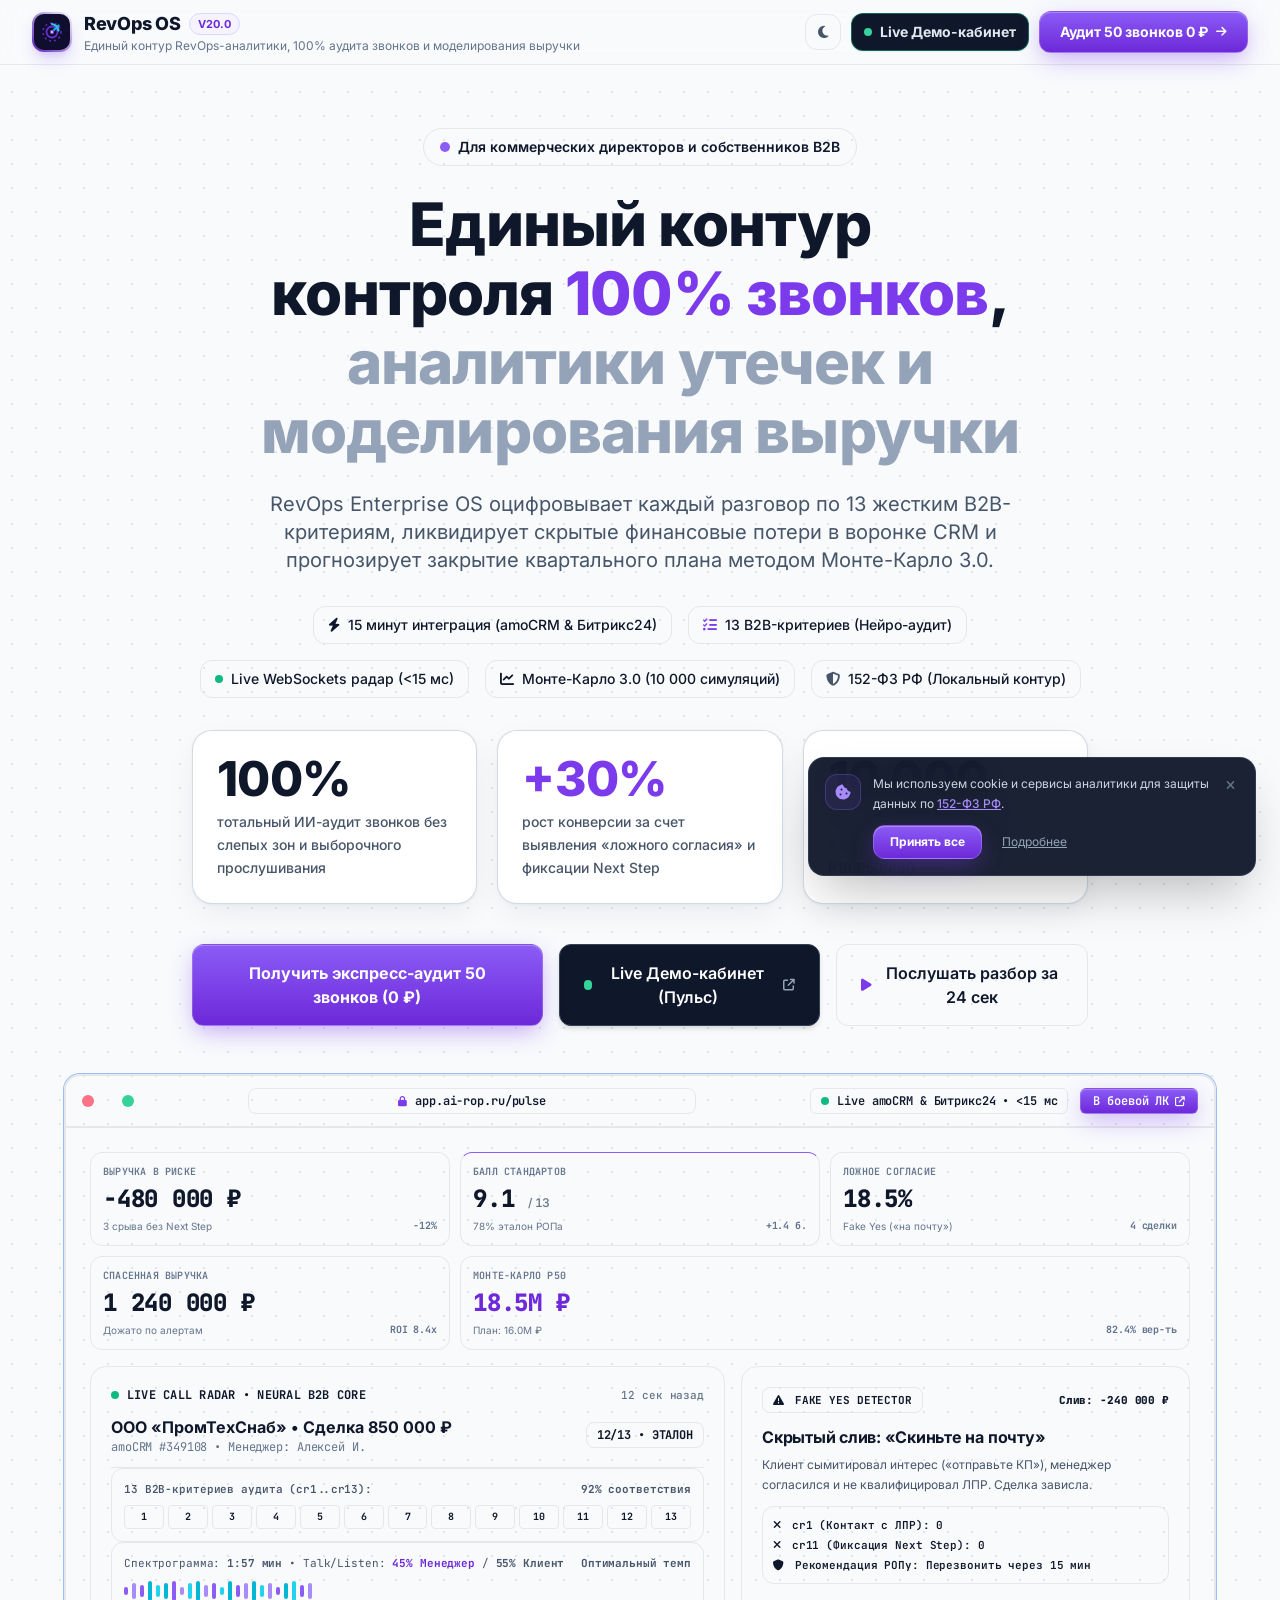
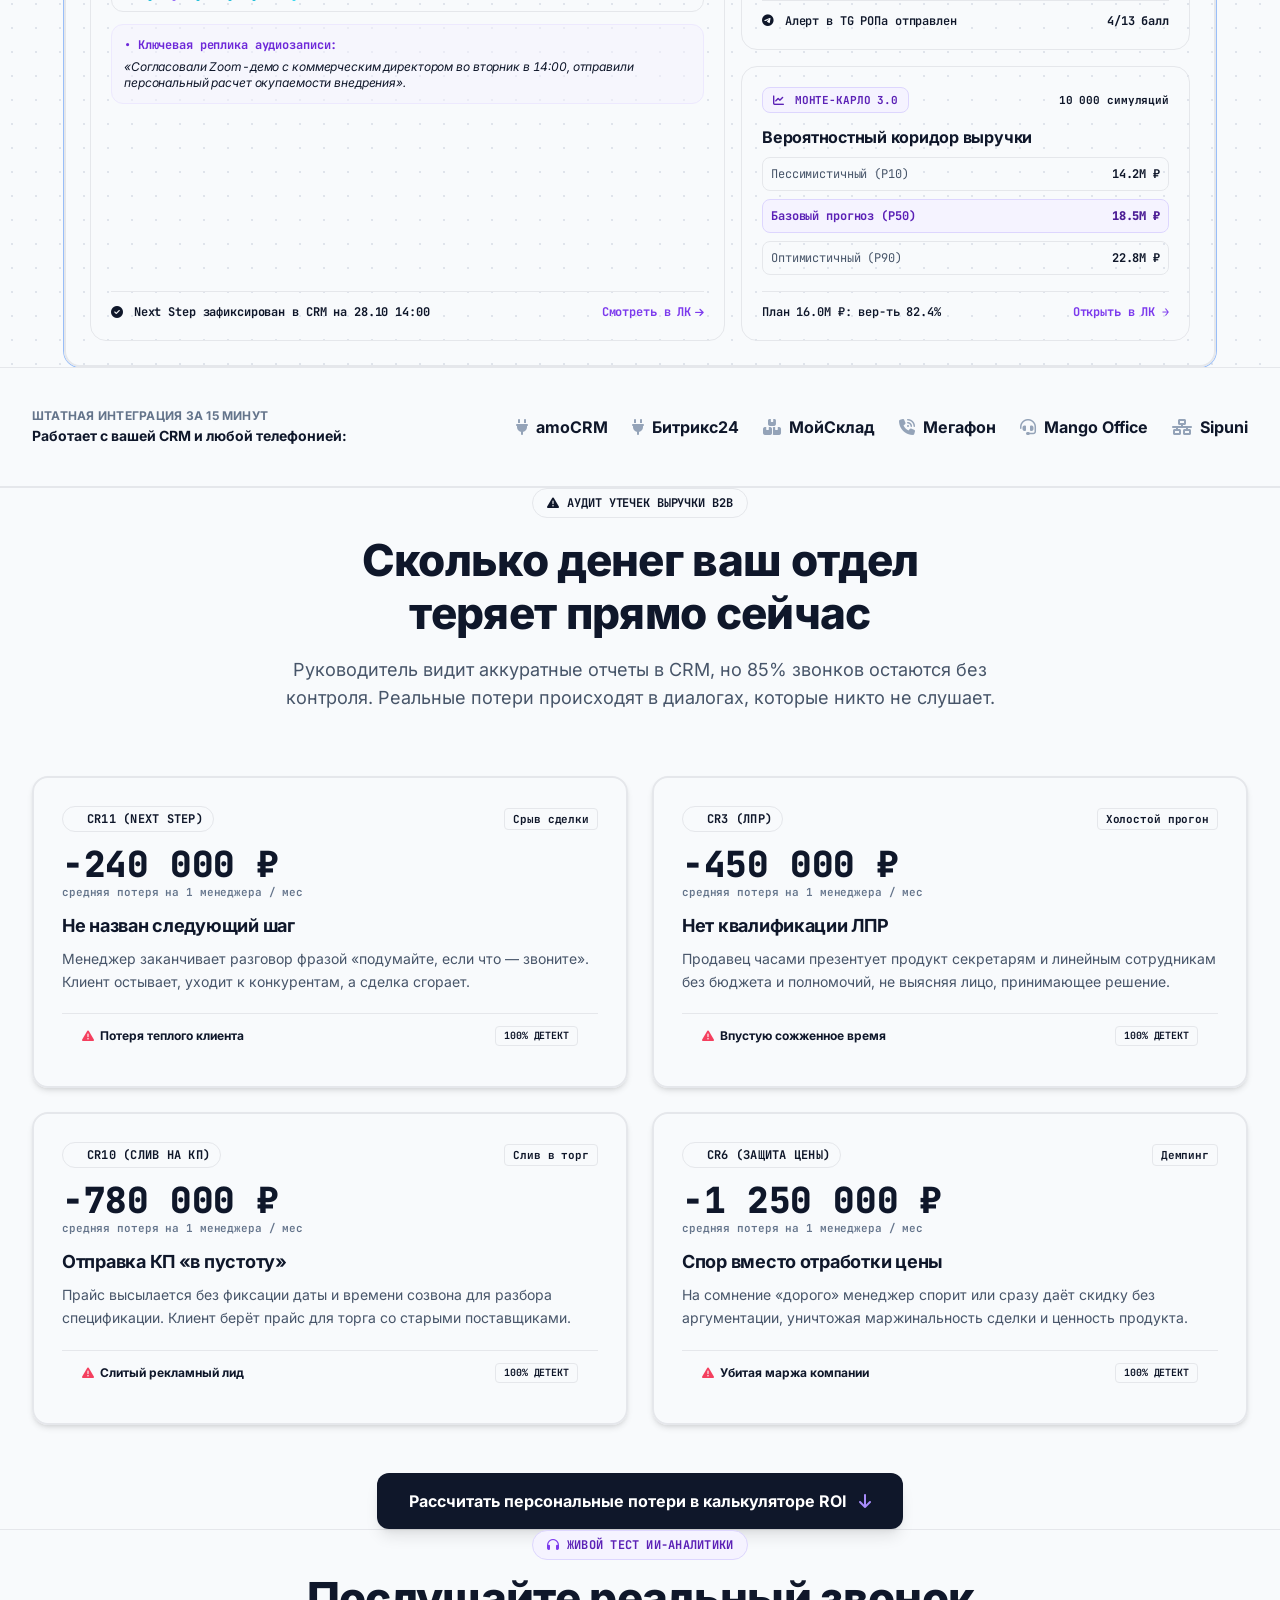
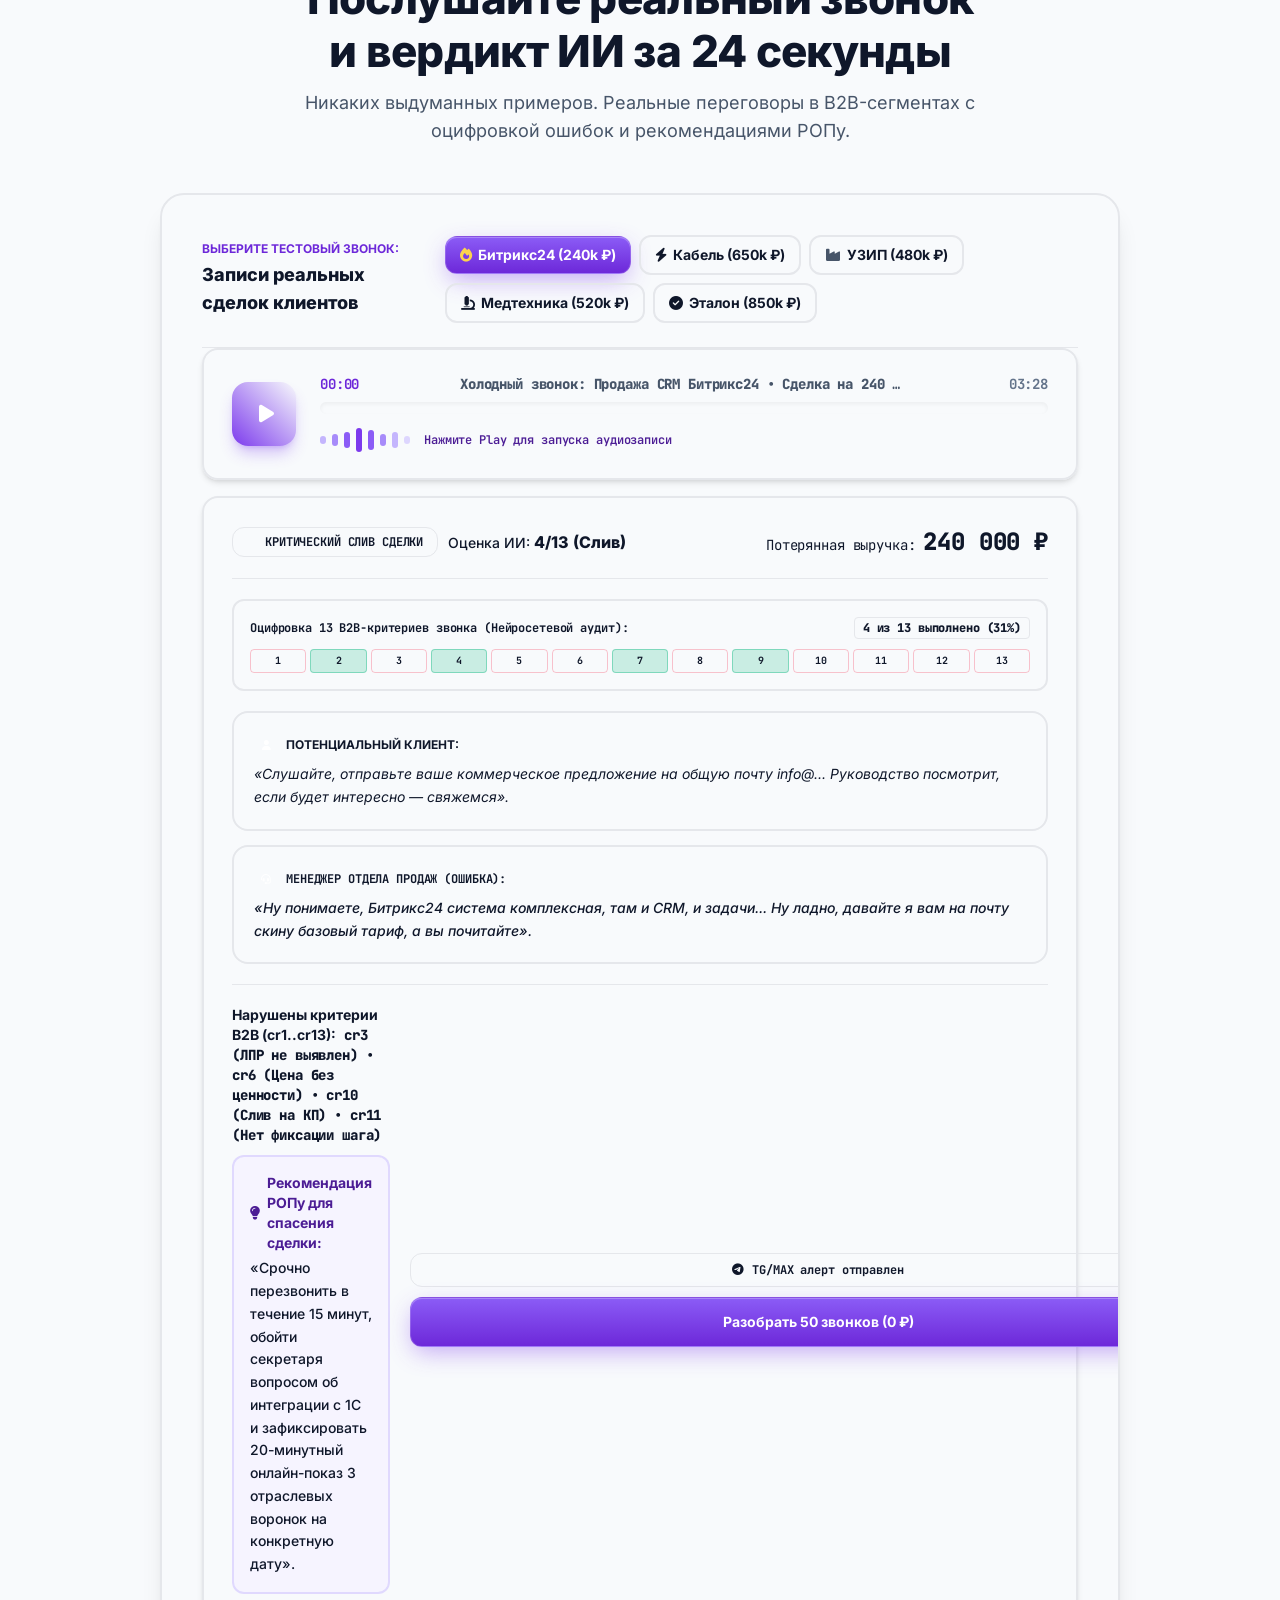
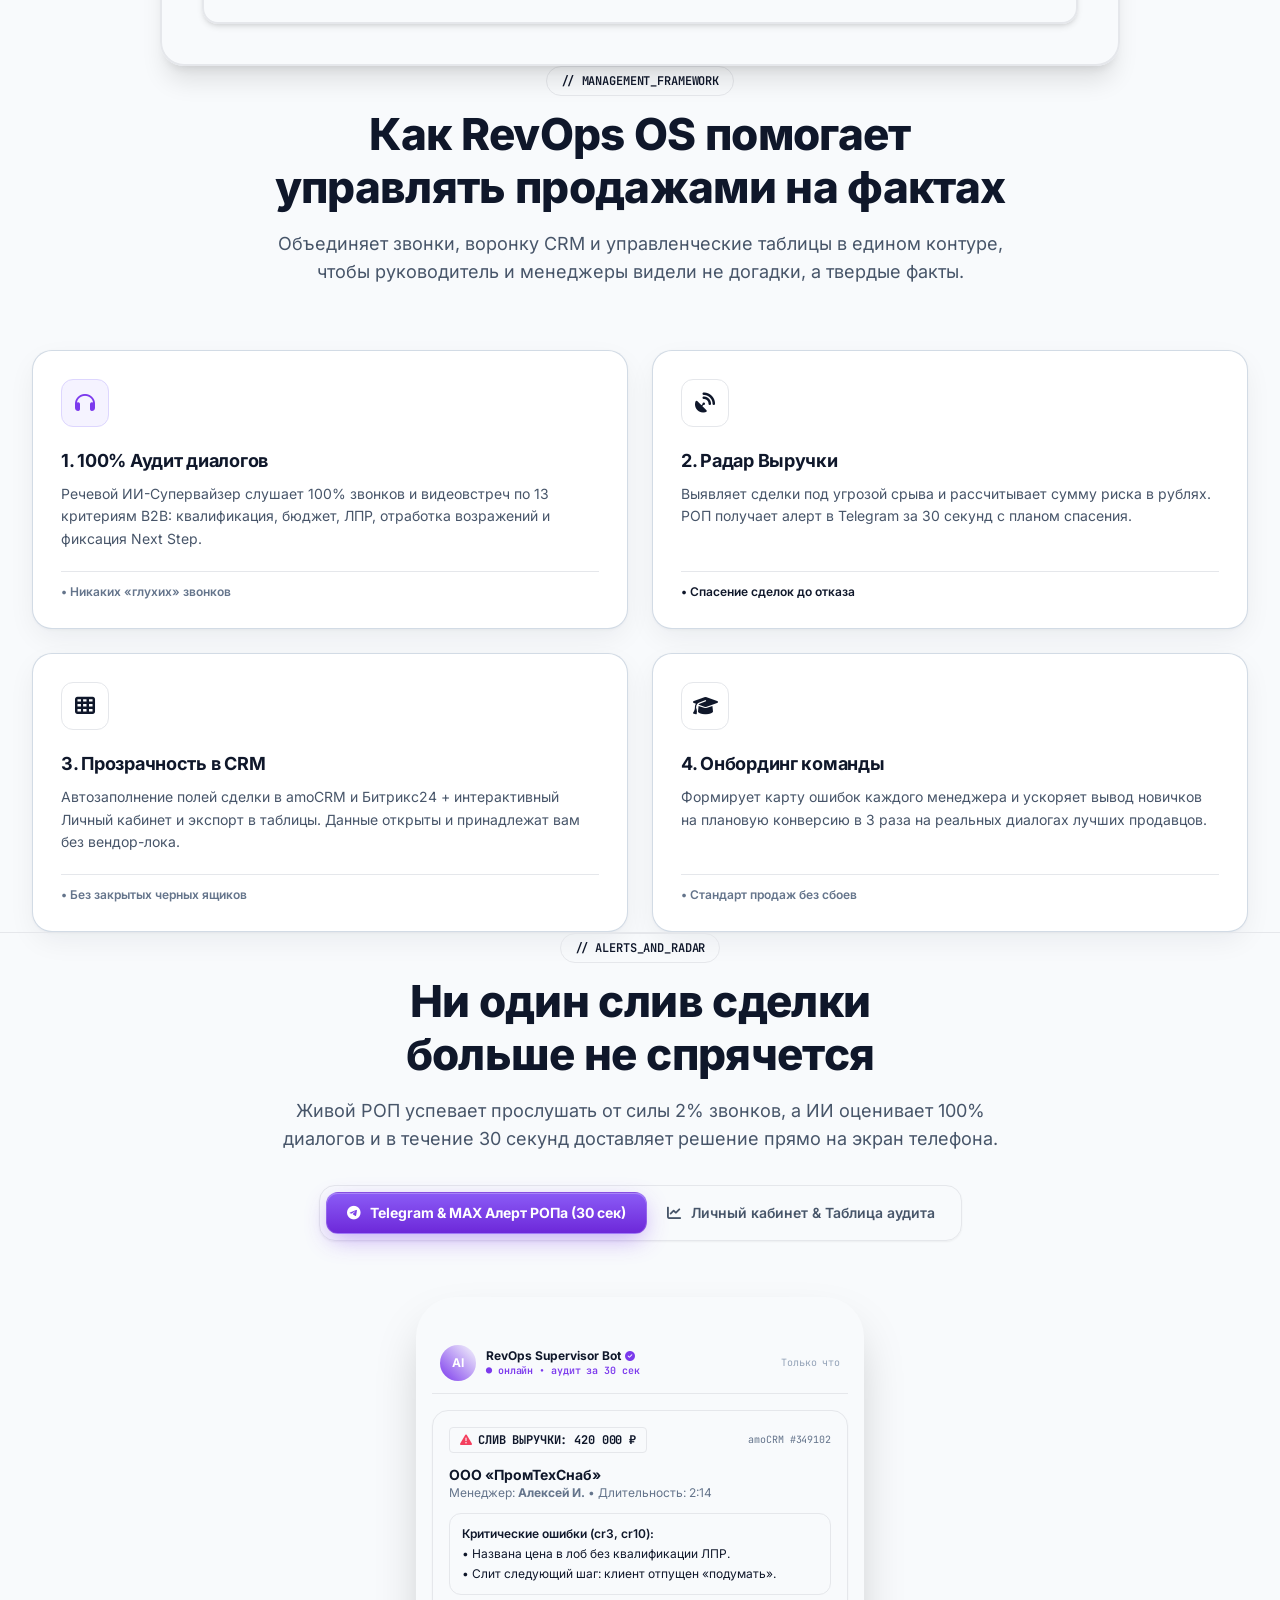
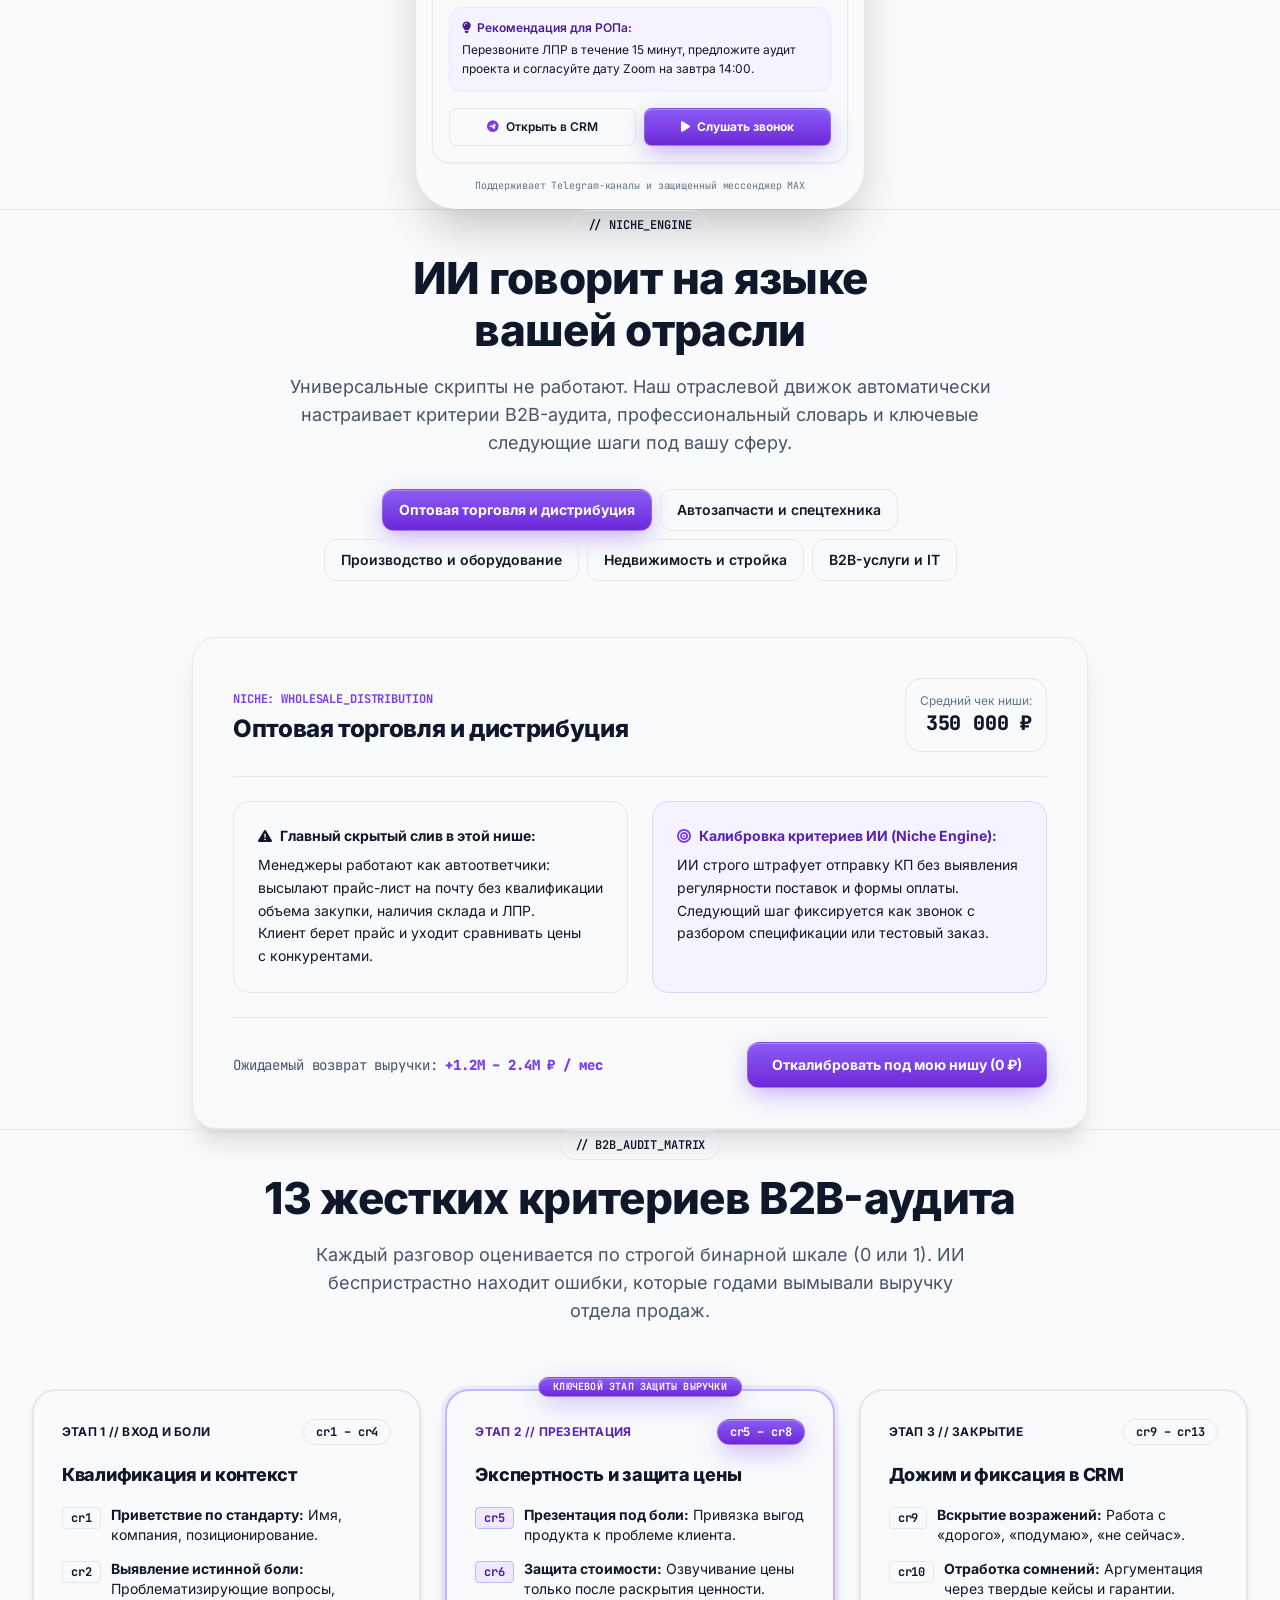
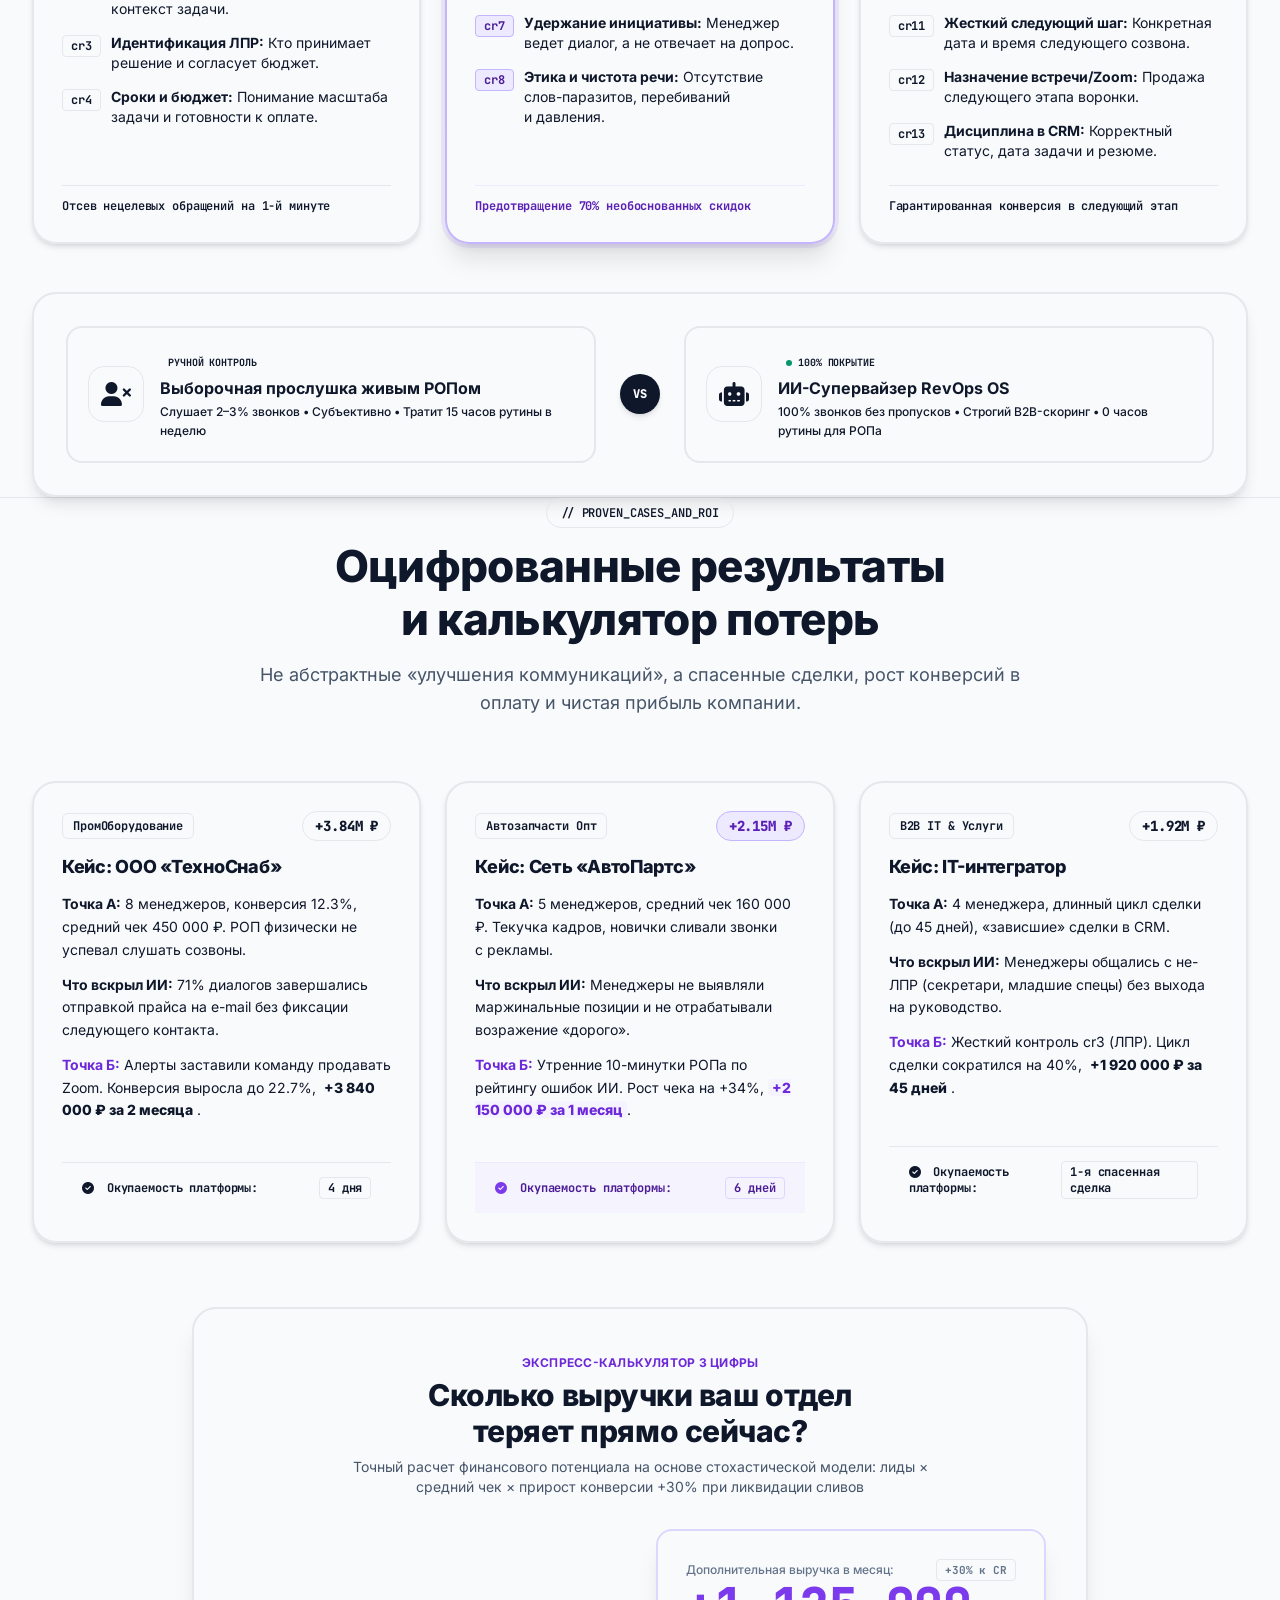
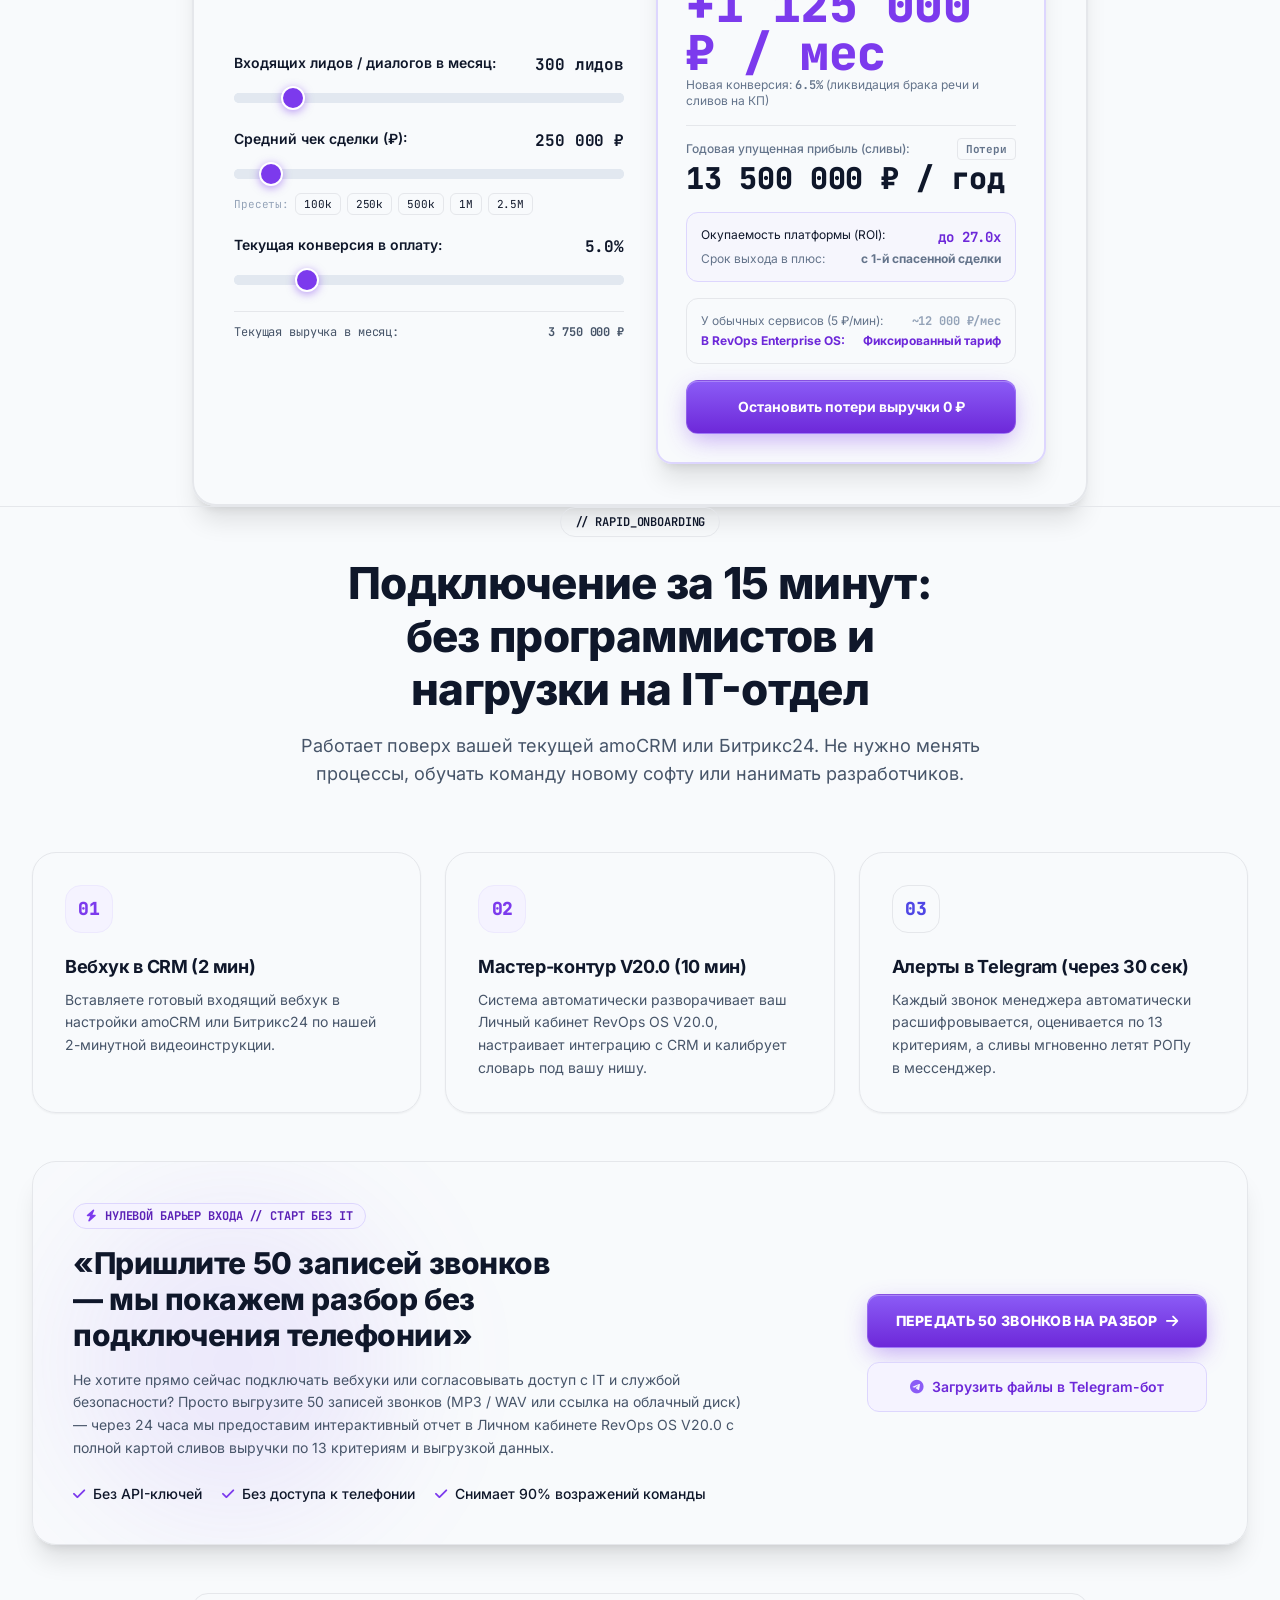
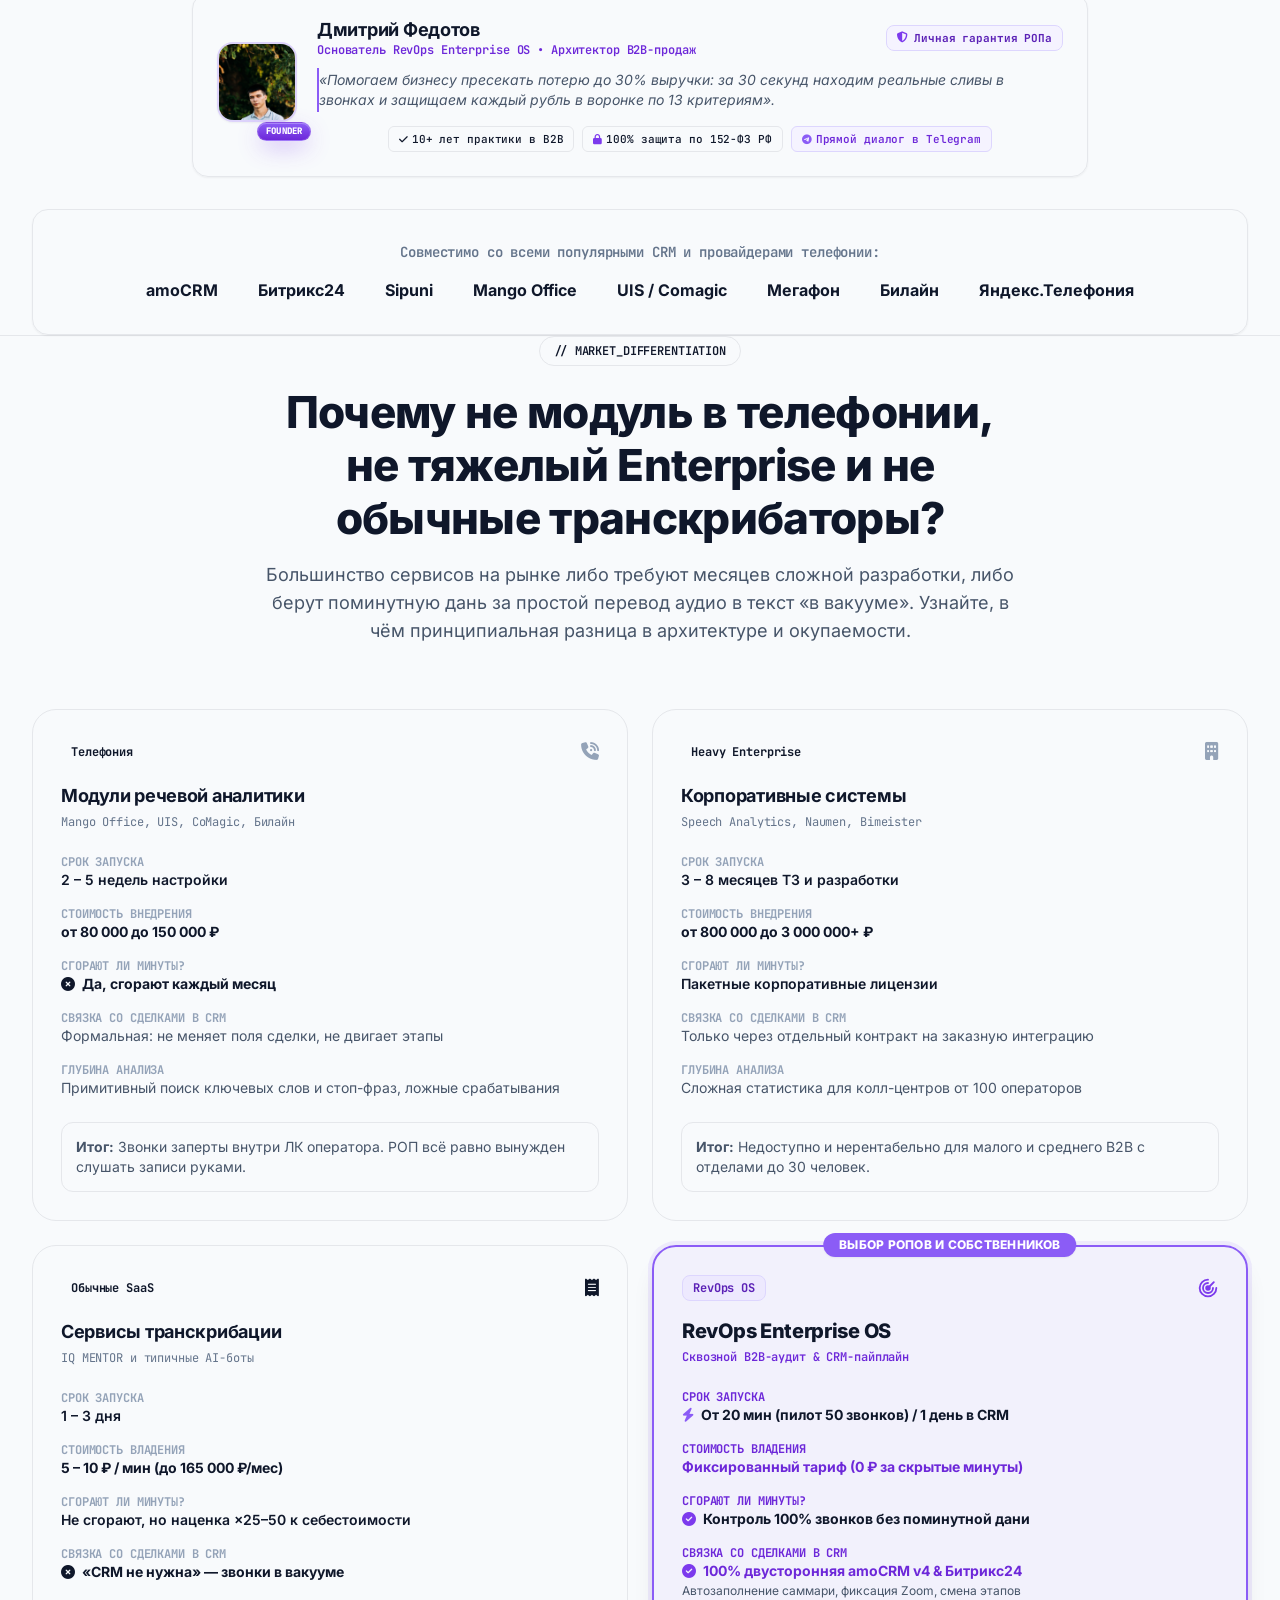
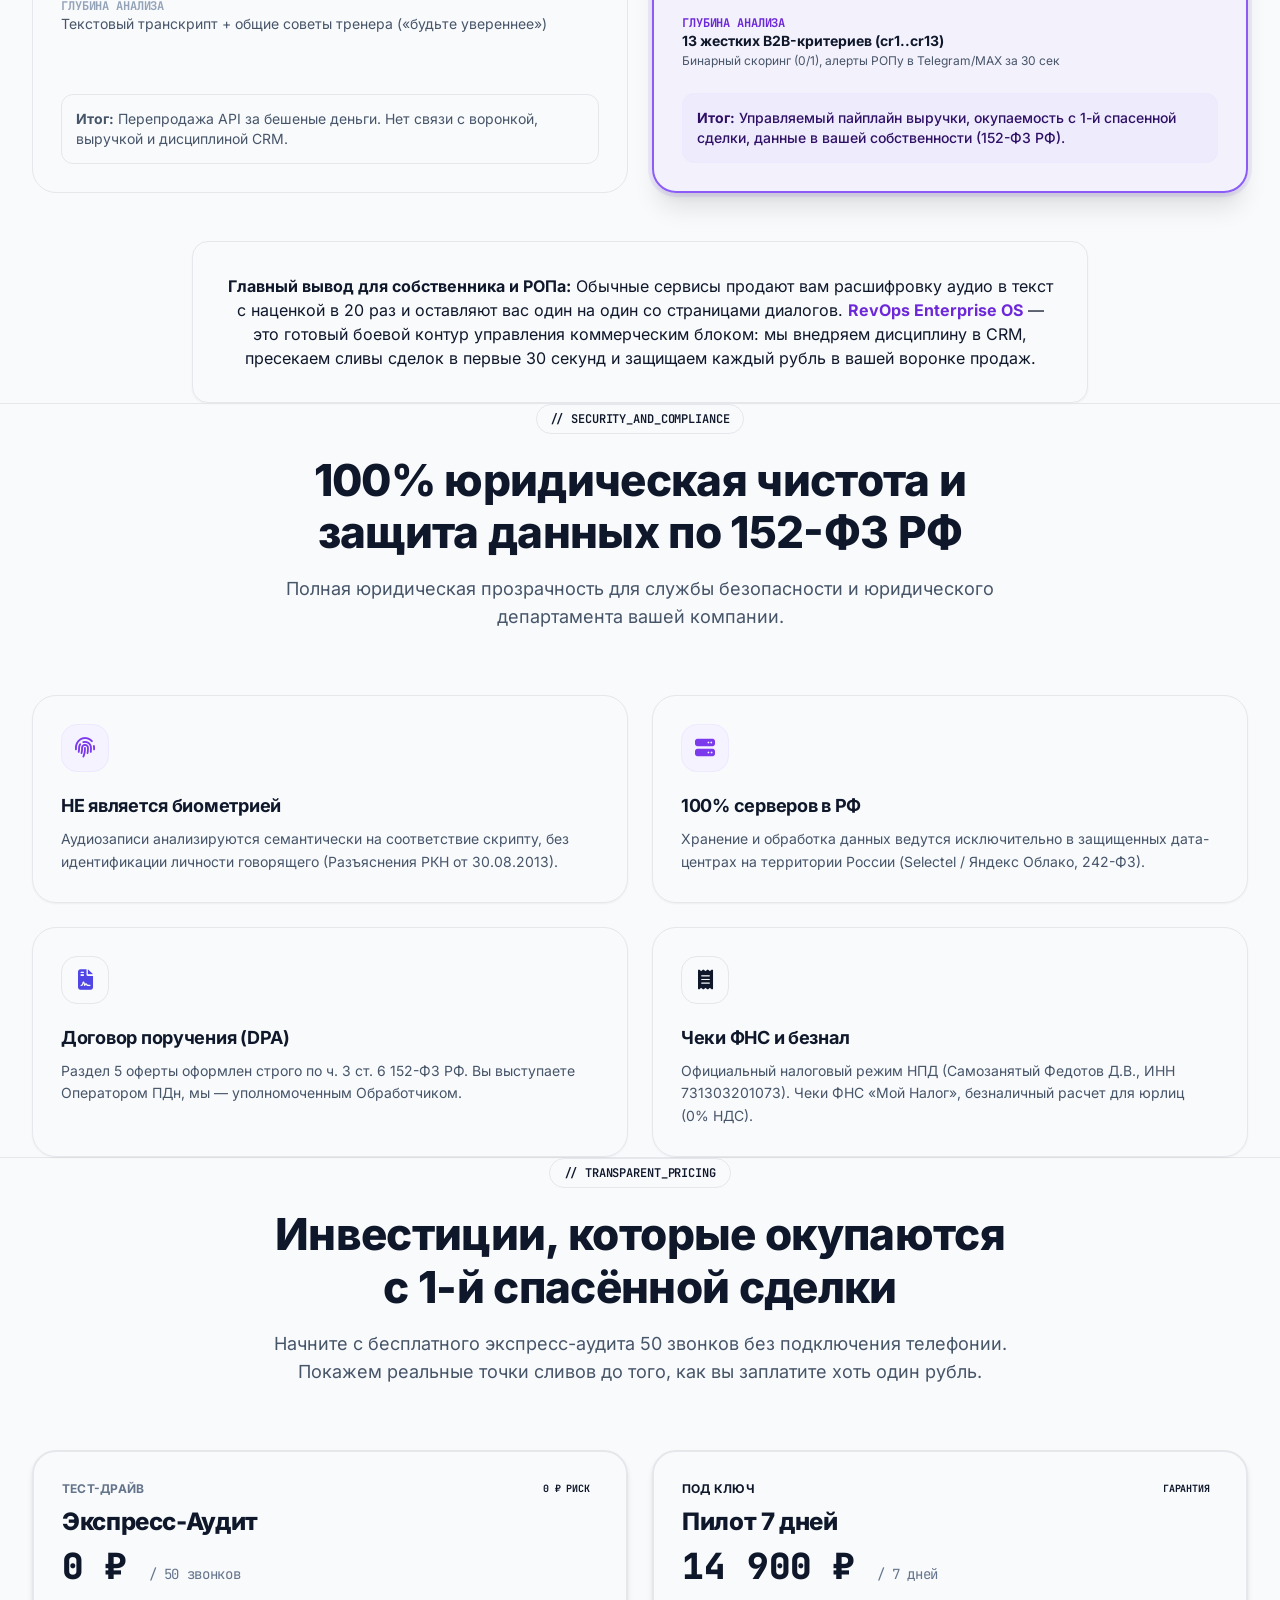
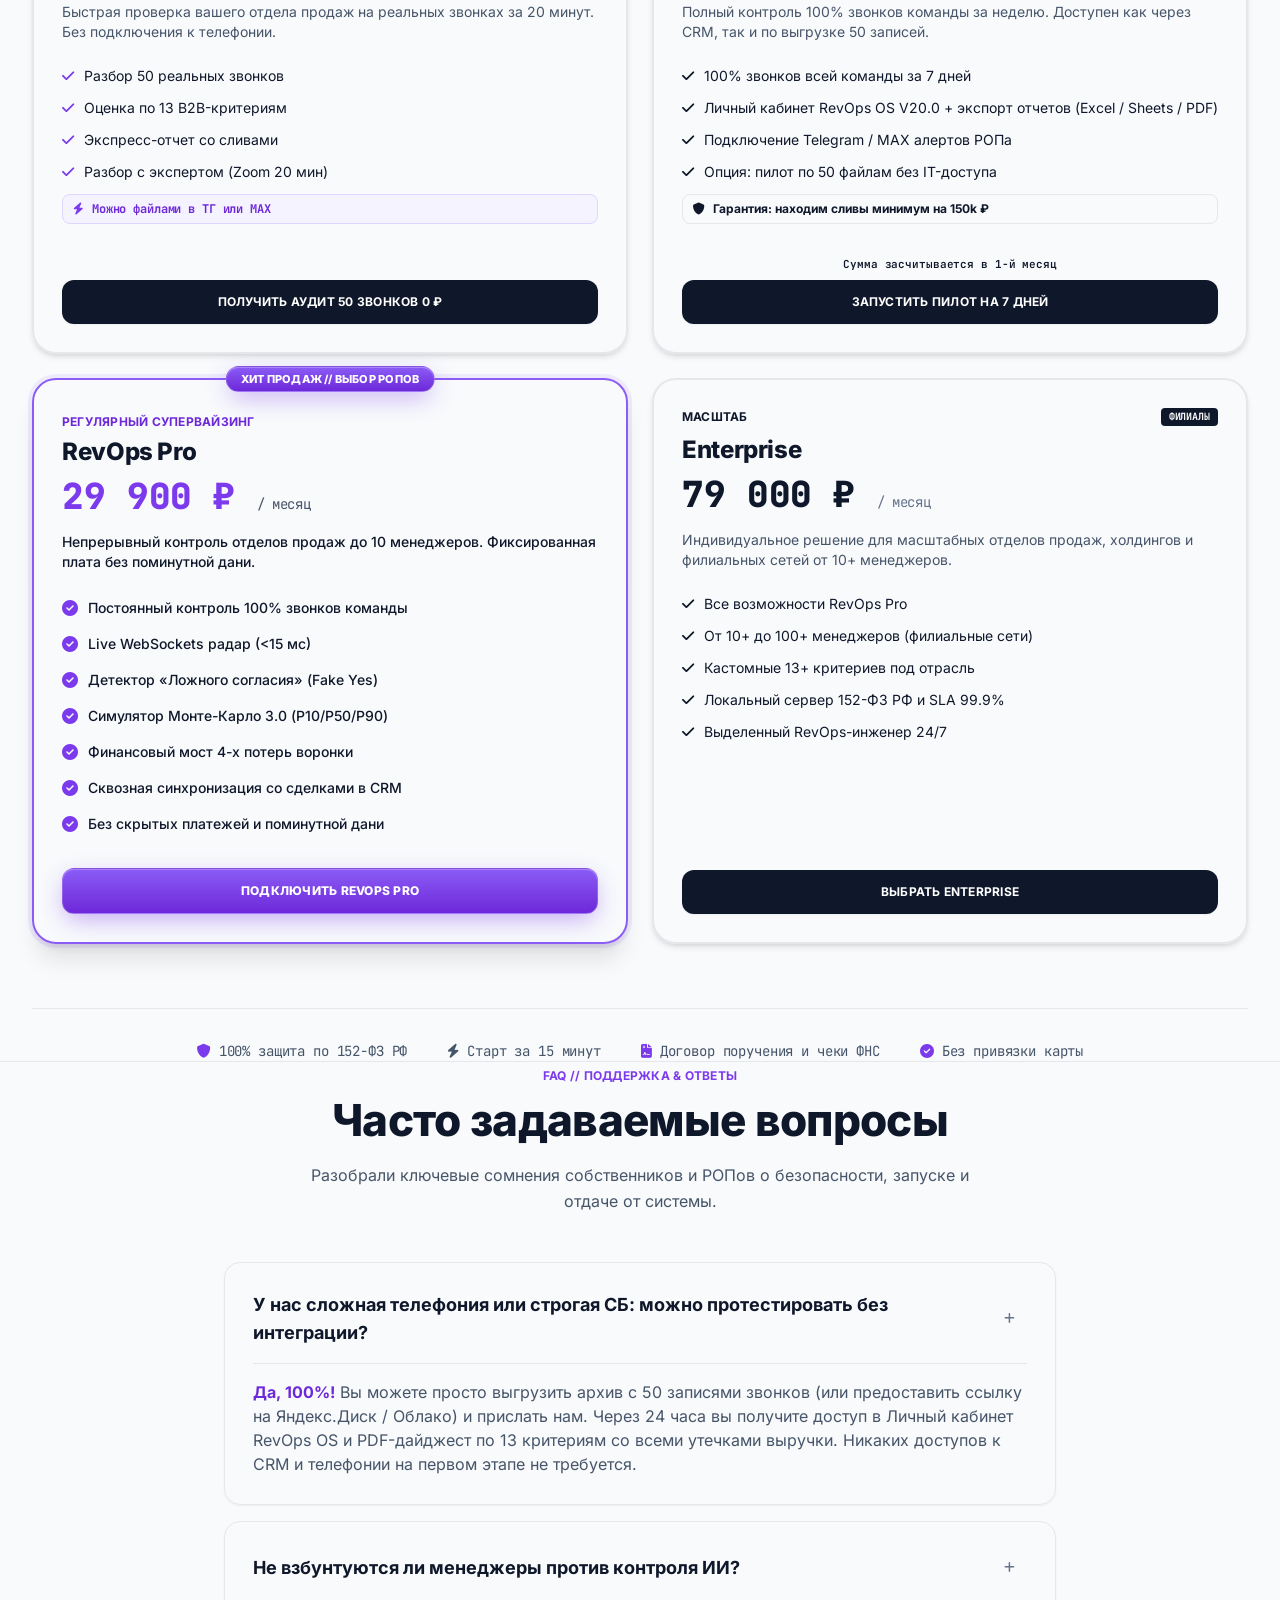
==== commit 377002f1: "feat(landing): high-contrast buyer UI/UX redesign for leaks, audio console, demo and criteria" ====
--- a/index.html
+++ b/index.html
@@ -31,8 +31,8 @@
     <link rel="stylesheet" href="css/fonts.css">
     <link rel="stylesheet" href="css/fontawesome.min.css">
     <link rel="stylesheet" href="css/tailwind.min.css?v=20261015-violet">
-    <link rel="stylesheet" href="css/violet-palette.css?v=20261015-violet">
-    <link rel="stylesheet" href="css/dark-theme.css?v=20261026-white-v20">
+    <link rel="stylesheet" href="css/violet-palette.css?v=20261026-contrast-v21">
+    <link rel="stylesheet" href="css/dark-theme.css?v=20261026-contrast-v21">
 
     <!-- Подключение Inter Tight для 100% единства типографики с ЛК -->
     <link rel="preconnect" href="https://fonts.googleapis.com">
@@ -166,37 +166,39 @@
             background-size: 24px 24px;
         }
 
-        /* Modern Bento Cards & Panels (Attio / Clay style) */
+        /* Modern Bento Cards & Panels with High-Contrast Depth & Elevation */
         .bento-card {
             background: #ffffff;
-            border: 1px solid #e2e8f0;
+            border: 1px solid rgba(203, 213, 225, 0.85);
             border-radius: 1.25rem;
-            box-shadow: 0 1px 3px rgba(0, 0, 0, 0.02), 0 8px 24px -4px rgba(15, 23, 42, 0.04);
-            transition: all 0.25s cubic-bezier(0.16, 1, 0.3, 1);
+            box-shadow: 0 1px 3px rgba(15, 23, 42, 0.04), 0 10px 30px -4px rgba(15, 23, 42, 0.08);
+            transition: all 0.3s cubic-bezier(0.16, 1, 0.3, 1);
+            position: relative;
         }
         .bento-card:hover {
-            border-color: #cbd5e1;
-            box-shadow: 0 4px 6px -1px rgba(0, 0, 0, 0.03), 0 16px 32px -6px rgba(15, 23, 42, 0.06);
-            transform: translateY(-2px);
+            border-color: rgba(124, 58, 237, 0.4);
+            box-shadow: 0 4px 12px rgba(15, 23, 42, 0.06), 0 20px 40px -8px rgba(124, 58, 237, 0.12);
+            transform: translateY(-4px);
         }
 
         .glass-panel {
-            background: rgba(255, 255, 255, 0.95);
+            background: rgba(255, 255, 255, 0.98);
             backdrop-filter: blur(16px);
             -webkit-backdrop-filter: blur(16px);
-            border: 1px solid #e2e8f0;
-            box-shadow: 0 4px 20px -2px rgba(15, 23, 42, 0.05);
+            border: 1px solid rgba(203, 213, 225, 0.9);
+            box-shadow: 0 8px 32px -4px rgba(15, 23, 42, 0.1);
         }
         .glass-card {
             background: #ffffff;
-            border: 1px solid #e2e8f0;
-            box-shadow: 0 1px 3px 0 rgba(0, 0, 0, 0.04), 0 6px 20px -4px rgba(15, 23, 42, 0.04);
-            transition: all 0.25s ease;
+            border: 1px solid rgba(203, 213, 225, 0.85);
+            border-radius: 1.25rem;
+            box-shadow: 0 1px 3px rgba(15, 23, 42, 0.04), 0 10px 30px -4px rgba(15, 23, 42, 0.07);
+            transition: all 0.3s cubic-bezier(0.16, 1, 0.3, 1);
         }
         .glass-card:hover {
-            border-color: #cbd5e1;
-            transform: translateY(-2px);
-            box-shadow: 0 10px 25px -5px rgba(15, 23, 42, 0.08);
+            border-color: rgba(124, 58, 237, 0.4);
+            transform: translateY(-4px);
+            box-shadow: 0 20px 40px -8px rgba(124, 58, 237, 0.12);
         }
 
         .glow-emerald {
@@ -730,7 +732,10 @@
                 </div>
 
                 <!-- Bento Grid Showcase: RevOps Enterprise OS Dashboard Preview (Synced with app.ai-rop.ru/pulse) -->
-                <div class="max-w-6xl mx-auto mt-12 sm:mt-16 rounded-2xl border border-slate-200/90 shadow-xl overflow-hidden bg-white">
+                <div class="relative max-w-6xl mx-auto mt-12 sm:mt-16">
+                    <!-- Radiant Stage Glow (Elevates preview from the dotted canvas) -->
+                    <div class="absolute -inset-1.5 bg-gradient-to-r from-violet-600/25 via-indigo-500/20 to-cyan-500/25 rounded-3xl blur-2xl opacity-70 pointer-events-none"></div>
+                    <div class="relative rounded-2xl border-2 border-slate-200/90 shadow-[0_25px_60px_-15px_rgba(15,23,42,0.18)] overflow-hidden bg-white ring-1 ring-slate-900/5">
                     <!-- Browser Window Chrome Top Bar (Light FinTech Style) -->
                     <div class="px-4 py-3 bg-slate-50/90 border-b border-slate-200 flex items-center justify-between gap-4">
                         <div class="flex items-center gap-2 shrink-0">
@@ -759,7 +764,7 @@
                         <!-- Top Live KPI Summary Strip (5 Canonical KPIs from PulsePage) -->
                         <div class="grid grid-cols-2 md:grid-cols-3 lg:grid-cols-5 gap-2.5 sm:gap-3 mb-4">
                             <!-- KPI 1 -->
-                            <div class="bg-white border border-slate-200/90 rounded-xl p-3 sm:p-3.5 shadow-2xs flex flex-col justify-between">
+                            <div class="bg-white border border-slate-200/90 border-t-3 border-t-rose-500 rounded-xl p-3 sm:p-3.5 shadow-xs flex flex-col justify-between">
                                 <div class="text-[10px] sm:text-[11px] font-mono text-slate-500 uppercase tracking-wider font-semibold">Выручка в риске</div>
                                 <div class="text-lg sm:text-2xl font-mono font-black text-rose-600 mt-1 tabular-nums">−480 000 ₽</div>
                                 <div class="flex items-center justify-between text-[10px] sm:text-[11px] text-slate-500 mt-1">
@@ -768,7 +773,7 @@
                                 </div>
                             </div>
                             <!-- KPI 2 -->
-                            <div class="bg-white border border-slate-200/90 rounded-xl p-3 sm:p-3.5 shadow-2xs flex flex-col justify-between">
+                            <div class="bg-white border border-slate-200/90 border-t-3 border-t-violet-500 rounded-xl p-3 sm:p-3.5 shadow-xs flex flex-col justify-between">
                                 <div class="text-[10px] sm:text-[11px] font-mono text-slate-500 uppercase tracking-wider font-semibold">Балл стандартов</div>
                                 <div class="text-lg sm:text-2xl font-mono font-black text-slate-900 mt-1 tabular-nums">9.1 <span class="text-xs text-slate-500 font-sans font-medium">/ 13</span></div>
                                 <div class="flex items-center justify-between text-[10px] sm:text-[11px] text-slate-500 mt-1">
@@ -777,7 +782,7 @@
                                 </div>
                             </div>
                             <!-- KPI 3 -->
-                            <div class="bg-white border border-slate-200/90 rounded-xl p-3 sm:p-3.5 shadow-2xs flex flex-col justify-between">
+                            <div class="bg-white border border-slate-200/90 border-t-3 border-t-amber-500 rounded-xl p-3 sm:p-3.5 shadow-xs flex flex-col justify-between">
                                 <div class="text-[10px] sm:text-[11px] font-mono text-slate-500 uppercase tracking-wider font-semibold">Ложное согласие</div>
                                 <div class="text-lg sm:text-2xl font-mono font-black text-amber-700 mt-1 tabular-nums">18.5%</div>
                                 <div class="flex items-center justify-between text-[10px] sm:text-[11px] text-slate-500 mt-1">
@@ -786,7 +791,7 @@
                                 </div>
                             </div>
                             <!-- KPI 4 -->
-                            <div class="bg-white border border-slate-200/90 rounded-xl p-3 sm:p-3.5 shadow-2xs flex flex-col justify-between">
+                            <div class="bg-white border border-slate-200/90 border-t-3 border-t-emerald-500 rounded-xl p-3 sm:p-3.5 shadow-xs flex flex-col justify-between">
                                 <div class="text-[10px] sm:text-[11px] font-mono text-slate-500 uppercase tracking-wider font-semibold">Спасенная выручка</div>
                                 <div class="text-lg sm:text-2xl font-mono font-black text-slate-900 mt-1 tabular-nums">1 240 000 ₽</div>
                                 <div class="flex items-center justify-between text-[10px] sm:text-[11px] text-slate-500 mt-1">
@@ -795,7 +800,7 @@
                                 </div>
                             </div>
                             <!-- KPI 5 -->
-                            <div class="col-span-2 md:col-span-1 lg:col-span-1 bg-white border border-slate-200/90 rounded-xl p-3 sm:p-3.5 shadow-2xs flex flex-col justify-between">
+                            <div class="col-span-2 md:col-span-1 lg:col-span-1 bg-white border border-slate-200/90 border-t-3 border-t-cyan-500 rounded-xl p-3 sm:p-3.5 shadow-xs flex flex-col justify-between">
                                 <div class="text-[10px] sm:text-[11px] font-mono text-slate-500 uppercase tracking-wider font-semibold">Монте-Карло P50</div>
                                 <div class="text-lg sm:text-2xl font-mono font-black text-violet-700 mt-1 tabular-nums">18.5M ₽</div>
                                 <div class="flex items-center justify-between text-[10px] sm:text-[11px] text-slate-500 mt-1">
@@ -963,6 +968,7 @@
                         </div>
                     </div>
                 </div>
+            </div>
 
             </div>
         </section>
@@ -1010,70 +1016,90 @@
 
                 <div class="grid grid-cols-1 md:grid-cols-2 xl:grid-cols-4 gap-6 mb-12">
                     <!-- Leak Card 1 -->
-                    <div class="bento-card p-6 sm:p-7 flex flex-col justify-between text-left h-full">
+                    <div class="relative rounded-2xl bg-white border-2 border-slate-200/90 border-t-4 border-t-rose-500 p-6 sm:p-7 shadow-md hover:shadow-xl hover:shadow-rose-500/15 hover:-translate-y-1 transition-all duration-300 flex flex-col justify-between text-left h-full group">
                         <div>
-                            <div class="inline-flex items-center gap-1.5 px-2.5 py-1 rounded-lg bg-red-50 text-red-700 border border-red-200 font-mono font-bold text-xs mb-4 whitespace-nowrap">
-                                <span class="w-1.5 h-1.5 rounded-full bg-red-500"></span> cr11 (Next Step)
-                            </div>
-                            <div class="text-2xl lg:text-3xl font-black text-red-600 font-mono mb-2 whitespace-nowrap tracking-tight">−240&nbsp;000&nbsp;₽</div>
-                            <h3 class="font-display text-base sm:text-lg font-bold text-slate-900 mb-2 leading-snug">Не назван следующий шаг</h3>
+                            <div class="flex items-center justify-between gap-2 mb-3">
+                                <span class="inline-flex items-center gap-1.5 px-2.5 py-1 rounded-full bg-rose-100 text-rose-800 border border-rose-300 font-mono font-bold text-xs uppercase tracking-wider">
+                                    <span class="w-2 h-2 rounded-full bg-rose-600 animate-pulse"></span> cr11 (Next Step)
+                                </span>
+                                <span class="text-[11px] font-mono text-rose-600 font-bold bg-rose-50 px-2 py-0.5 rounded border border-rose-200">Срыв сделки</span>
+                            </div>
+                            <div class="text-3xl lg:text-4xl font-black text-rose-600 font-mono tracking-tight my-2">−240&nbsp;000&nbsp;₽</div>
+                            <div class="text-[11px] font-mono text-slate-500 font-semibold mb-3">средняя потеря на 1 менеджера / мес</div>
+                            <h3 class="font-display text-base sm:text-lg font-bold text-slate-900 mb-2 leading-snug group-hover:text-rose-600 transition-colors">Не назван следующий шаг</h3>
                             <p class="text-slate-600 text-sm leading-relaxed">
                                 Менеджер заканчивает разговор фразой «подумайте, если что — звоните». Клиент остывает, уходит к конкурентам, а сделка сгорает.
                             </p>
                         </div>
-                        <div class="mt-5 pt-3 border-t border-slate-100 text-xs font-sans font-bold text-red-600">
-                            • Потеря теплого клиента
+                        <div class="mt-5 -mx-6 -mb-6 sm:-mx-7 sm:-mb-7 px-5 py-3 bg-rose-50/90 border-t border-rose-100 rounded-b-2xl flex items-center justify-between text-xs font-bold text-rose-700">
+                            <span class="flex items-center gap-1.5"><i class="fas fa-triangle-exclamation text-rose-500"></i> Потеря теплого клиента</span>
+                            <span class="font-mono text-[10px] text-rose-600 uppercase bg-white px-2 py-0.5 rounded border border-rose-200">100% детект</span>
                         </div>
                     </div>
 
                     <!-- Leak Card 2 -->
-                    <div class="bento-card p-6 sm:p-7 flex flex-col justify-between text-left h-full">
+                    <div class="relative rounded-2xl bg-white border-2 border-slate-200/90 border-t-4 border-t-rose-500 p-6 sm:p-7 shadow-md hover:shadow-xl hover:shadow-rose-500/15 hover:-translate-y-1 transition-all duration-300 flex flex-col justify-between text-left h-full group">
                         <div>
-                            <div class="inline-flex items-center gap-1.5 px-2.5 py-1 rounded-lg bg-red-50 text-red-700 border border-red-200 font-mono font-bold text-xs mb-4 whitespace-nowrap">
-                                <span class="w-1.5 h-1.5 rounded-full bg-red-500"></span> cr3 (ЛПР)
-                            </div>
-                            <div class="text-2xl lg:text-3xl font-black text-red-600 font-mono mb-2 whitespace-nowrap tracking-tight">−450&nbsp;000&nbsp;₽</div>
-                            <h3 class="font-display text-base sm:text-lg font-bold text-slate-900 mb-2 leading-snug">Нет квалификации ЛПР</h3>
+                            <div class="flex items-center justify-between gap-2 mb-3">
+                                <span class="inline-flex items-center gap-1.5 px-2.5 py-1 rounded-full bg-rose-100 text-rose-800 border border-rose-300 font-mono font-bold text-xs uppercase tracking-wider">
+                                    <span class="w-2 h-2 rounded-full bg-rose-600 animate-pulse"></span> cr3 (ЛПР)
+                                </span>
+                                <span class="text-[11px] font-mono text-rose-600 font-bold bg-rose-50 px-2 py-0.5 rounded border border-rose-200">Холостой прогон</span>
+                            </div>
+                            <div class="text-3xl lg:text-4xl font-black text-rose-600 font-mono tracking-tight my-2">−450&nbsp;000&nbsp;₽</div>
+                            <div class="text-[11px] font-mono text-slate-500 font-semibold mb-3">средняя потеря на 1 менеджера / мес</div>
+                            <h3 class="font-display text-base sm:text-lg font-bold text-slate-900 mb-2 leading-snug group-hover:text-rose-600 transition-colors">Нет квалификации ЛПР</h3>
                             <p class="text-slate-600 text-sm leading-relaxed">
                                 Продавец часами презентует продукт секретарям и линейным сотрудникам без бюджета и полномочий, не выясняя лицо, принимающее решение.
                             </p>
                         </div>
-                        <div class="mt-5 pt-3 border-t border-slate-100 text-xs font-sans font-bold text-red-600">
-                            • Впустую сожженное время
+                        <div class="mt-5 -mx-6 -mb-6 sm:-mx-7 sm:-mb-7 px-5 py-3 bg-rose-50/90 border-t border-rose-100 rounded-b-2xl flex items-center justify-between text-xs font-bold text-rose-700">
+                            <span class="flex items-center gap-1.5"><i class="fas fa-triangle-exclamation text-rose-500"></i> Впустую сожженное время</span>
+                            <span class="font-mono text-[10px] text-rose-600 uppercase bg-white px-2 py-0.5 rounded border border-rose-200">100% детект</span>
                         </div>
                     </div>
 
                     <!-- Leak Card 3 -->
-                    <div class="bento-card p-6 sm:p-7 flex flex-col justify-between text-left h-full">
+                    <div class="relative rounded-2xl bg-white border-2 border-slate-200/90 border-t-4 border-t-rose-500 p-6 sm:p-7 shadow-md hover:shadow-xl hover:shadow-rose-500/15 hover:-translate-y-1 transition-all duration-300 flex flex-col justify-between text-left h-full group">
                         <div>
-                            <div class="inline-flex items-center gap-1.5 px-2.5 py-1 rounded-lg bg-red-50 text-red-700 border border-red-200 font-mono font-bold text-xs mb-4 whitespace-nowrap">
-                                <span class="w-1.5 h-1.5 rounded-full bg-red-500"></span> cr10 (Слив на КП)
-                            </div>
-                            <div class="text-2xl lg:text-3xl font-black text-red-600 font-mono mb-2 whitespace-nowrap tracking-tight">−780&nbsp;000&nbsp;₽</div>
-                            <h3 class="font-display text-base sm:text-lg font-bold text-slate-900 mb-2 leading-snug">Отправка КП «в пустоту»</h3>
+                            <div class="flex items-center justify-between gap-2 mb-3">
+                                <span class="inline-flex items-center gap-1.5 px-2.5 py-1 rounded-full bg-rose-100 text-rose-800 border border-rose-300 font-mono font-bold text-xs uppercase tracking-wider">
+                                    <span class="w-2 h-2 rounded-full bg-rose-600 animate-pulse"></span> cr10 (Слив на КП)
+                                </span>
+                                <span class="text-[11px] font-mono text-rose-600 font-bold bg-rose-50 px-2 py-0.5 rounded border border-rose-200">Слив в торг</span>
+                            </div>
+                            <div class="text-3xl lg:text-4xl font-black text-rose-600 font-mono tracking-tight my-2">−780&nbsp;000&nbsp;₽</div>
+                            <div class="text-[11px] font-mono text-slate-500 font-semibold mb-3">средняя потеря на 1 менеджера / мес</div>
+                            <h3 class="font-display text-base sm:text-lg font-bold text-slate-900 mb-2 leading-snug group-hover:text-rose-600 transition-colors">Отправка КП «в пустоту»</h3>
                             <p class="text-slate-600 text-sm leading-relaxed">
                                 Прайс высылается без фиксации даты и времени созвона для разбора спецификации. Клиент берёт прайс для торга со старыми поставщиками.
                             </p>
                         </div>
-                        <div class="mt-5 pt-3 border-t border-slate-100 text-xs font-sans font-bold text-red-600">
-                            • Слитый рекламный лид
+                        <div class="mt-5 -mx-6 -mb-6 sm:-mx-7 sm:-mb-7 px-5 py-3 bg-rose-50/90 border-t border-rose-100 rounded-b-2xl flex items-center justify-between text-xs font-bold text-rose-700">
+                            <span class="flex items-center gap-1.5"><i class="fas fa-triangle-exclamation text-rose-500"></i> Слитый рекламный лид</span>
+                            <span class="font-mono text-[10px] text-rose-600 uppercase bg-white px-2 py-0.5 rounded border border-rose-200">100% детект</span>
                         </div>
                     </div>
 
                     <!-- Leak Card 4 -->
-                    <div class="bento-card p-6 sm:p-7 flex flex-col justify-between text-left h-full">
+                    <div class="relative rounded-2xl bg-white border-2 border-slate-200/90 border-t-4 border-t-rose-500 p-6 sm:p-7 shadow-md hover:shadow-xl hover:shadow-rose-500/15 hover:-translate-y-1 transition-all duration-300 flex flex-col justify-between text-left h-full group">
                         <div>
-                            <div class="inline-flex items-center gap-1.5 px-2.5 py-1 rounded-lg bg-red-50 text-red-700 border border-red-200 font-mono font-bold text-xs mb-4 whitespace-nowrap">
-                                <span class="w-1.5 h-1.5 rounded-full bg-red-500"></span> cr6 (Защита цены)
-                            </div>
-                            <div class="text-2xl lg:text-3xl font-black text-red-600 font-mono mb-2 whitespace-nowrap tracking-tight">−1&nbsp;250&nbsp;000&nbsp;₽</div>
-                            <h3 class="font-display text-base sm:text-lg font-bold text-slate-900 mb-2 leading-snug">Спор вместо отработки цены</h3>
+                            <div class="flex items-center justify-between gap-2 mb-3">
+                                <span class="inline-flex items-center gap-1.5 px-2.5 py-1 rounded-full bg-rose-100 text-rose-800 border border-rose-300 font-mono font-bold text-xs uppercase tracking-wider">
+                                    <span class="w-2 h-2 rounded-full bg-rose-600 animate-pulse"></span> cr6 (Защита цены)
+                                </span>
+                                <span class="text-[11px] font-mono text-rose-600 font-bold bg-rose-50 px-2 py-0.5 rounded border border-rose-200">Демпинг</span>
+                            </div>
+                            <div class="text-3xl lg:text-4xl font-black text-rose-600 font-mono tracking-tight my-2">−1&nbsp;250&nbsp;000&nbsp;₽</div>
+                            <div class="text-[11px] font-mono text-slate-500 font-semibold mb-3">средняя потеря на 1 менеджера / мес</div>
+                            <h3 class="font-display text-base sm:text-lg font-bold text-slate-900 mb-2 leading-snug group-hover:text-rose-600 transition-colors">Спор вместо отработки цены</h3>
                             <p class="text-slate-600 text-sm leading-relaxed">
                                 На сомнение «дорого» менеджер спорит или сразу даёт скидку без аргументации, уничтожая маржинальность сделки и ценность продукта.
                             </p>
                         </div>
-                        <div class="mt-5 pt-3 border-t border-slate-100 text-xs font-sans font-bold text-red-600">
-                            • Убитая маржа компании
+                        <div class="mt-5 -mx-6 -mb-6 sm:-mx-7 sm:-mb-7 px-5 py-3 bg-rose-50/90 border-t border-rose-100 rounded-b-2xl flex items-center justify-between text-xs font-bold text-rose-700">
+                            <span class="flex items-center gap-1.5"><i class="fas fa-triangle-exclamation text-rose-500"></i> Убитая маржа компании</span>
+                            <span class="font-mono text-[10px] text-rose-600 uppercase bg-white px-2 py-0.5 rounded border border-rose-200">100% детект</span>
                         </div>
                     </div>
                 </div>
@@ -1107,7 +1133,7 @@
                 </div>
 
                 <!-- Modern Light Audio Console -->
-                <div class="rounded-3xl bg-slate-50/80 p-6 sm:p-10 shadow-xl border border-slate-200">
+                <div class="rounded-3xl bg-slate-50 border-2 border-slate-200/90 p-6 sm:p-10 shadow-xl relative overflow-hidden">
                     
                     <!-- Track Tabs -->
                     <div class="flex flex-col sm:flex-row sm:items-center justify-between gap-4 pb-6 border-b border-slate-200">
@@ -1115,130 +1141,137 @@
                             <span class="text-xs font-sans text-violet-700 font-bold uppercase tracking-wide block mb-1">
                                 Выберите тестовый звонок:
                             </span>
-                            <div class="text-slate-900 font-bold text-base sm:text-lg">Записи реальных сделок клиентов</div>
+                            <div class="text-slate-900 font-extrabold text-base sm:text-lg">Записи реальных сделок клиентов</div>
                         </div>
                         
-                        <!-- Track Selector (No raw emojis, Added Etalon Variant) -->
+                        <!-- Track Selector (Standout Contrast Tabs) -->
                         <div class="flex flex-wrap items-center gap-2" id="trackTabs">
-                            <button onclick="switchTrack('variant_bitrix24')" data-track="variant_bitrix24" class="track-btn active px-3.5 py-2 rounded-xl text-xs sm:text-sm font-bold bg-violet-600 text-white shadow-sm transition">
+                            <button onclick="switchTrack('variant_bitrix24')" data-track="variant_bitrix24" class="track-btn active px-3.5 py-2 rounded-xl text-xs sm:text-sm font-bold bg-violet-600 text-white shadow-md shadow-violet-600/30 ring-2 ring-violet-500/30 transition">
                                 <i class="fas fa-fire text-amber-300 mr-1.5"></i>Битрикс24 (240k ₽)
                             </button>
-                            <button onclick="switchTrack('variant_cable')" data-track="variant_cable" class="track-btn px-3.5 py-2 rounded-xl text-xs sm:text-sm font-semibold bg-white text-slate-700 hover:bg-slate-100 border border-slate-200 transition shadow-2xs">
+                            <button onclick="switchTrack('variant_cable')" data-track="variant_cable" class="track-btn px-3.5 py-2 rounded-xl text-xs sm:text-sm font-bold bg-white text-slate-800 hover:bg-slate-50 border-2 border-slate-200 hover:border-violet-300 transition shadow-xs">
                                 <i class="fas fa-bolt text-yellow-500 mr-1.5"></i>Кабель (650k ₽)
                             </button>
-                            <button onclick="switchTrack('variant_equip')" data-track="variant_equip" class="track-btn px-3.5 py-2 rounded-xl text-xs sm:text-sm font-semibold bg-white text-slate-700 hover:bg-slate-100 border border-slate-200 transition shadow-2xs">
-                                <i class="fas fa-industry text-slate-500 mr-1.5"></i>УЗИП (480k ₽)
+                            <button onclick="switchTrack('variant_equip')" data-track="variant_equip" class="track-btn px-3.5 py-2 rounded-xl text-xs sm:text-sm font-bold bg-white text-slate-800 hover:bg-slate-50 border-2 border-slate-200 hover:border-violet-300 transition shadow-xs">
+                                <i class="fas fa-industry text-slate-600 mr-1.5"></i>УЗИП (480k ₽)
                             </button>
-                            <button onclick="switchTrack('variant_parts')" data-track="variant_parts" class="track-btn px-3.5 py-2 rounded-xl text-xs sm:text-sm font-semibold bg-white text-slate-700 hover:bg-slate-100 border border-slate-200 transition shadow-2xs">
+                            <button onclick="switchTrack('variant_parts')" data-track="variant_parts" class="track-btn px-3.5 py-2 rounded-xl text-xs sm:text-sm font-bold bg-white text-slate-800 hover:bg-slate-50 border-2 border-slate-200 hover:border-violet-300 transition shadow-xs">
                                 <i class="fas fa-microscope text-cyan-600 mr-1.5"></i>Медтехника (520k ₽)
                             </button>
-                            <button onclick="switchTrack('variant_won')" data-track="variant_won" class="track-btn px-3.5 py-2 rounded-xl text-xs sm:text-sm font-bold bg-emerald-50 text-emerald-800 hover:bg-emerald-100 border border-emerald-300 transition shadow-2xs">
+                            <button onclick="switchTrack('variant_won')" data-track="variant_won" class="track-btn px-3.5 py-2 rounded-xl text-xs sm:text-sm font-bold bg-emerald-50 text-emerald-800 hover:bg-emerald-100 border-2 border-emerald-300 transition shadow-xs">
                                 <i class="fas fa-circle-check text-emerald-600 mr-1.5"></i>Эталон (850k ₽)
                             </button>
                         </div>
                     </div>
 
-                    <!-- Player Controller (Crisp White Card) -->
-                    <div class="py-6 my-2 px-5 sm:px-7 rounded-2xl bg-white border border-slate-200 shadow-sm flex flex-col sm:flex-row items-center gap-6">
+                    <!-- Player Controller (High-Contrast Deck Card) -->
+                    <div class="py-6 my-2 px-5 sm:px-7 rounded-2xl bg-white border-2 border-slate-200 shadow-md flex flex-col sm:flex-row items-center gap-6">
                         <audio id="demoAudio" src="audio/cold-call-bitrix24.mp3" preload="metadata"></audio>
                         
-                        <button id="playBtn" onclick="togglePlay()" class="w-16 h-16 rounded-2xl bg-violet-600 hover:bg-violet-500 text-white flex items-center justify-center shrink-0 shadow-lg shadow-violet-600/30 hover:scale-105 active:scale-95 transition cursor-pointer" title="Воспроизвести запись">
+                        <button id="playBtn" onclick="togglePlay()" class="w-16 h-16 rounded-2xl bg-gradient-to-tr from-violet-600 to-indigo-600 hover:from-violet-500 hover:to-indigo-500 text-white flex items-center justify-center shrink-0 shadow-lg shadow-violet-600/30 hover:scale-105 active:scale-95 transition cursor-pointer" title="Воспроизвести запись">
                             <i id="playIcon" class="fas fa-play text-xl ml-1"></i>
                         </button>
 
                         <div class="w-full">
-                            <div class="flex items-center justify-between text-xs sm:text-sm text-slate-500 font-mono mb-2">
-                                <span id="currentTime">00:00</span>
-                                <span class="text-slate-900 font-bold truncate max-w-xs sm:max-w-md" id="trackTitle">Холодный звонок: Продажа CRM Битрикс24 • Сделка на 240 000 ₽</span>
-                                <span id="totalDuration">00:00</span>
+                            <div class="flex items-center justify-between text-xs sm:text-sm text-slate-600 font-mono mb-2">
+                                <span id="currentTime" class="font-bold text-violet-700">00:00</span>
+                                <span class="text-slate-900 font-extrabold truncate max-w-xs sm:max-w-md" id="trackTitle">Холодный звонок: Продажа CRM Битрикс24 • Сделка на 240 000 ₽</span>
+                                <span id="totalDuration" class="font-bold text-slate-500">00:00</span>
                             </div>
 
                             <!-- Progress Track -->
-                            <div id="progressContainer" class="w-full h-3 bg-slate-200 rounded-full overflow-hidden cursor-pointer relative">
-                                <div id="progressBar" class="h-full bg-violet-500 rounded-full w-0 transition-all duration-100"></div>
+                            <div id="progressContainer" class="w-full h-3 bg-slate-200 rounded-full overflow-hidden cursor-pointer relative shadow-inner">
+                                <div id="progressBar" class="h-full bg-gradient-to-r from-violet-600 to-indigo-500 rounded-full w-0 transition-all duration-100"></div>
                             </div>
 
                             <!-- Animated Waveform -->
                             <div class="flex items-center gap-1.5 mt-3 h-7">
-                                <div class="wave-bar w-1.5 bg-slate-300 rounded-full h-2"></div>
-                                <div class="wave-bar w-1.5 bg-slate-300 rounded-full h-3"></div>
-                                <div class="wave-bar w-1.5 bg-slate-300 rounded-full h-4"></div>
-                                <div class="wave-bar w-1.5 bg-violet-500 rounded-full h-6"></div>
+                                <div class="wave-bar w-1.5 bg-violet-300 rounded-full h-2"></div>
+                                <div class="wave-bar w-1.5 bg-violet-400 rounded-full h-3"></div>
+                                <div class="wave-bar w-1.5 bg-violet-500 rounded-full h-4"></div>
+                                <div class="wave-bar w-1.5 bg-violet-600 rounded-full h-6"></div>
                                 <div class="wave-bar w-1.5 bg-violet-500 rounded-full h-5"></div>
-                                <div class="wave-bar w-1.5 bg-slate-300 rounded-full h-3"></div>
-                                <div class="wave-bar w-1.5 bg-slate-300 rounded-full h-4"></div>
-                                <div class="wave-bar w-1.5 bg-slate-300 rounded-full h-2"></div>
-                                <span class="text-xs text-slate-500 ml-2 font-mono">Нажмите Play для запуска аудиозаписи</span>
+                                <div class="wave-bar w-1.5 bg-violet-400 rounded-full h-3"></div>
+                                <div class="wave-bar w-1.5 bg-violet-300 rounded-full h-4"></div>
+                                <div class="wave-bar w-1.5 bg-violet-200 rounded-full h-2"></div>
+                                <span class="text-xs text-violet-900 font-semibold ml-2 font-mono">Нажмите Play для запуска аудиозаписи</span>
                             </div>
                         </div>
                     </div>
 
                     <!-- Realtime AI Verdict Card (Light Semantic Architecture) -->
-                    <div class="p-6 sm:p-7 rounded-2xl bg-white border border-slate-200 shadow-sm mt-4 text-left">
-                        <div class="flex flex-col sm:flex-row sm:items-center justify-between gap-3 pb-5 mb-5 border-b border-slate-100">
+                    <div class="p-6 sm:p-7 rounded-2xl bg-white border-2 border-slate-200 shadow-md mt-4 text-left">
+                        <div class="flex flex-col sm:flex-row sm:items-center justify-between gap-3 pb-5 mb-5 border-b border-slate-200">
                             <div class="flex items-center gap-2.5">
-                                <span id="verdictBadge" class="px-3 py-1 rounded-lg bg-red-50 text-red-700 font-mono font-bold text-xs border border-red-200 flex items-center gap-1.5">
-                                    <span class="w-2 h-2 rounded-full bg-rose-500 inline-block"></span>
+                                <span id="verdictBadge" class="px-3.5 py-1.5 rounded-xl bg-rose-100 text-rose-800 font-mono font-bold text-xs border border-rose-300 flex items-center gap-2 shadow-2xs">
+                                    <span class="w-2.5 h-2.5 rounded-full bg-rose-600 animate-pulse"></span>
                                     <span>КРИТИЧЕСКИЙ СЛИВ СДЕЛКИ</span>
                                 </span>
-                                <span class="text-sm text-slate-700">Оценка ИИ: <strong id="verdictScore" class="text-red-600 font-black">4/13 (Слив)</strong></span>
+                                <span class="text-sm text-slate-800 font-medium">Оценка ИИ: <strong id="verdictScore" class="text-rose-600 font-black text-base">4/13 (Слив)</strong></span>
                             </div>
                             <div class="text-sm text-slate-700 font-mono">
-                                Потерянная выручка: <span id="verdictLoss" class="text-xl text-red-600 font-black">240 000 ₽</span>
+                                Потерянная выручка: <span id="verdictLoss" class="text-xl sm:text-2xl text-rose-600 font-black">240 000 ₽</span>
                             </div>
                         </div>
 
                         <!-- 13 Criteria Live Audit Bar -->
-                        <div class="mb-5 p-3.5 rounded-xl bg-slate-50 border border-slate-200">
-                            <div class="flex items-center justify-between text-xs font-mono text-slate-600 mb-2.5">
-                                <span>Оцифровка 13 B2B-критериев звонка (Нейросетевой аудит):</span>
-                                <span id="demoCrSummary" class="text-slate-900 font-bold">4 из 13 выполнено</span>
+                        <div class="mb-5 p-4 rounded-xl bg-slate-50 border-2 border-slate-200">
+                            <div class="flex items-center justify-between text-xs font-mono text-slate-700 mb-2.5">
+                                <span class="font-bold">Оцифровка 13 B2B-критериев звонка (Нейросетевой аудит):</span>
+                                <span id="demoCrSummary" class="text-slate-900 font-extrabold bg-white px-2 py-0.5 rounded border border-slate-200">4 из 13 выполнено</span>
                             </div>
                             <div id="demoCrDots" class="grid-cols-13 gap-1 sm:gap-1.5 text-center">
                                 <!-- Populated dynamically by switchTrack -->
                             </div>
                         </div>
 
-                        <!-- Live Transcript Speech Bubbles -->
-                        <div class="space-y-3 text-sm font-sans mb-5">
-                            <div class="p-4 rounded-xl bg-slate-50 border border-slate-200 text-left">
-                                <div class="flex items-center gap-2 mb-1">
-                                    <span class="w-2 h-2 rounded-full bg-violet-500"></span>
-                                    <span class="text-xs font-sans font-bold text-violet-700 uppercase">Клиент:</span>
-                                </div>
-                                <p id="clientText" class="text-slate-700 italic leading-relaxed">
+                        <!-- Live Transcript Speech Bubbles (High Contrast Visual Dialogue) -->
+                        <div class="space-y-3.5 text-sm font-sans mb-5">
+                            <div class="p-4 sm:p-5 rounded-2xl bg-sky-50/70 border-2 border-sky-200 text-left shadow-2xs">
+                                <div class="flex items-center gap-2 mb-1.5">
+                                    <div class="w-6 h-6 rounded-full bg-sky-600 text-white flex items-center justify-center text-[10px] font-bold">
+                                        <i class="fas fa-user"></i>
+                                    </div>
+                                    <span class="text-xs font-bold text-sky-950 uppercase tracking-wide">Потенциальный клиент:</span>
+                                </div>
+                                <p id="clientText" class="text-slate-800 italic leading-relaxed pl-8">
                                     «Слушайте, отправьте ваше коммерческое предложение на общую почту info@... Руководство посмотрит, если будет интересно — свяжемся».
                                 </p>
                             </div>
-                            <div class="p-4 rounded-xl bg-red-50/50 border border-red-200/80 text-left">
-                                <div class="flex items-center gap-2 mb-1">
-                                    <span class="w-2 h-2 rounded-full bg-red-500"></span>
-                                    <span class="text-xs font-mono font-bold text-red-600 uppercase">Менеджер отдела продаж:</span>
-                                </div>
-                                <p id="managerText" class="text-slate-800 italic leading-relaxed">
+                            <div class="p-4 sm:p-5 rounded-2xl bg-rose-50/70 border-2 border-rose-200 text-left shadow-2xs">
+                                <div class="flex items-center gap-2 mb-1.5">
+                                    <div class="w-6 h-6 rounded-full bg-rose-600 text-white flex items-center justify-center text-[10px] font-bold">
+                                        <i class="fas fa-headset"></i>
+                                    </div>
+                                    <span class="text-xs font-mono font-bold text-rose-900 uppercase tracking-wide">Менеджер отдела продаж (Ошибка):</span>
+                                </div>
+                                <p id="managerText" class="text-slate-900 font-medium italic leading-relaxed pl-8">
                                     «Ну понимаете, Битрикс24 система комплексная, там и CRM, и задачи... Ну ладно, давайте я вам на почту скину базовый тариф, а вы почитайте».
                                 </p>
                             </div>
                         </div>
 
                         <!-- Mistakes & Recommendation -->
-                        <div class="pt-4 border-t border-slate-100 flex flex-col md:flex-row items-start md:items-center justify-between gap-5 text-sm">
-                            <div class="space-y-2 max-w-2xl">
-                                <div class="text-slate-600">
-                                    <strong class="text-slate-900">Нарушены критерии B2B (cr1..cr13):</strong> 
-                                    <span id="brokenCriteria" class="text-red-600 font-mono font-bold">cr3 (ЛПР не выявлен) • cr6 (Цена без ценности) • cr10 (Слив на КП) • cr11 (Нет фиксации шага)</span>
-                                </div>
-                                <div class="p-3.5 rounded-xl bg-violet-50 border border-violet-200 text-slate-800 text-xs sm:text-sm">
-                                    <strong class="text-violet-800 block mb-0.5">Рекомендация РОПу:</strong> 
-                                    <span id="aiAdvice" class="text-slate-700">«Срочно перезвонить в течение 15 минут, обойти секретаря вопросом об интеграции с 1С и зафиксировать 20-минутный онлайн-показ 3 отраслевых воронок на конкретную дату».</span>
-                                </div>
-                            </div>
-                            <div class="flex flex-col gap-2 shrink-0">
-                                <div class="flex items-center gap-2 text-xs font-mono font-bold text-cyan-700 bg-cyan-50 border border-cyan-200 px-3 py-1.5 rounded-lg whitespace-nowrap">
+                        <div class="pt-5 border-t border-slate-200 flex flex-col md:flex-row items-start md:items-center justify-between gap-5 text-sm">
+                            <div class="space-y-2.5 max-w-2xl">
+                                <div class="text-slate-700">
+                                    <strong class="text-slate-900 font-bold">Нарушены критерии B2B (cr1..cr13):</strong> 
+                                    <span id="brokenCriteria" class="text-rose-600 font-mono font-black ml-1">cr3 (ЛПР не выявлен) • cr6 (Цена без ценности) • cr10 (Слив на КП) • cr11 (Нет фиксации шага)</span>
+                                </div>
+                                <div class="p-4 rounded-xl bg-violet-50/90 border-2 border-violet-200/90 text-slate-800 text-xs sm:text-sm">
+                                    <div class="flex items-center gap-1.5 text-violet-900 font-bold mb-1">
+                                        <i class="fas fa-lightbulb text-amber-500"></i>
+                                        <span>Рекомендация РОПу для спасения сделки:</span>
+                                    </div>
+                                    <span id="aiAdvice" class="text-slate-700 leading-relaxed font-medium">«Срочно перезвонить в течение 15 минут, обойти секретаря вопросом об интеграции с 1С и зафиксировать 20-минутный онлайн-показ 3 отраслевых воронок на конкретную дату».</span>
+                                </div>
+                            </div>
+                            <div class="flex flex-col gap-2.5 shrink-0 w-full md:w-auto">
+                                <div class="flex items-center justify-center gap-2 text-xs font-mono font-bold text-cyan-800 bg-cyan-50 border border-cyan-200 px-3.5 py-2 rounded-xl whitespace-nowrap shadow-2xs">
                                     <i class="fab fa-telegram text-cyan-600"></i>
                                     <span>TG/MAX алерт отправлен</span>
                                 </div>
-                                <a href="#cta" class="px-6 py-3 rounded-xl bg-violet-600 hover:bg-violet-500 text-white font-bold text-sm shadow-md transition whitespace-nowrap text-center">
+                                <a href="#cta" class="px-6 py-3.5 rounded-xl bg-violet-600 hover:bg-violet-500 text-white font-bold text-sm shadow-md shadow-violet-600/25 transition whitespace-nowrap text-center">
                                     Разобрать 50 звонков (0 ₽)
                                 </a>
                             </div>
@@ -1620,117 +1653,149 @@
                 <!-- 3 Pillars Grid -->
                 <div class="grid grid-cols-1 md:grid-cols-3 gap-6 mb-12">
                     
-                    <!-- Phase 1 -->
-                    <div class="rounded-3xl bg-white border border-slate-200 p-6 sm:p-7 border-t-4 border-t-violet-600 shadow-sm">
-                        <div class="flex items-center justify-between mb-4">
-                            <span class="text-xs font-sans font-bold text-slate-500 uppercase">Этап 1 // Вход и боли</span>
-                            <span class="text-xs px-2.5 py-1 rounded bg-slate-100 text-slate-700 font-mono font-bold">cr1 – cr4</span>
-                        </div>
-                        <h4 class="font-display font-bold text-slate-900 text-base sm:text-lg mb-4">Квалификация и контекст</h4>
-                        
-                        <ul class="space-y-3.5 text-sm text-slate-700">
-                            <li class="flex items-start gap-2.5">
-                                <span class="font-mono text-slate-900 font-bold bg-slate-100 px-1.5 py-0.5 rounded text-xs shrink-0 mt-0.5">cr1</span>
-                                <span><strong>Приветствие по стандарту:</strong> Имя, компания, позиционирование.</span>
-                            </li>
-                            <li class="flex items-start gap-2.5">
-                                <span class="font-mono text-slate-900 font-bold bg-slate-100 px-1.5 py-0.5 rounded text-xs shrink-0 mt-0.5">cr2</span>
-                                <span><strong>Выявление истинной боли:</strong> Проблематизирующие вопросы, контекст задачи.</span>
-                            </li>
-                            <li class="flex items-start gap-2.5">
-                                <span class="font-mono text-slate-900 font-bold bg-slate-100 px-1.5 py-0.5 rounded text-xs shrink-0 mt-0.5">cr3</span>
-                                <span><strong>Идентификация ЛПР:</strong> Кто принимает решение и согласует бюджет.</span>
-                            </li>
-                            <li class="flex items-start gap-2.5">
-                                <span class="font-mono text-slate-900 font-bold bg-slate-100 px-1.5 py-0.5 rounded text-xs shrink-0 mt-0.5">cr4</span>
-                                <span><strong>Сроки и бюджет:</strong> Понимание масштаба задачи и готовности к оплате.</span>
-                            </li>
-                        </ul>
-                    </div>
-
-                    <!-- Phase 2 -->
-                    <div class="rounded-3xl bg-white border border-slate-200 p-6 sm:p-7 border-t-4 border-t-violet-500 shadow-sm">
-                        <div class="flex items-center justify-between mb-4">
-                            <span class="text-xs font-sans font-bold text-slate-500 uppercase">Этап 2 // Презентация</span>
-                            <span class="text-xs px-2.5 py-1 rounded bg-slate-100 text-slate-700 font-mono font-bold">cr5 – cr8</span>
-                        </div>
-                        <h4 class="font-display font-bold text-slate-900 text-base sm:text-lg mb-4">Экспертность и защита ценности</h4>
-                        
-                        <ul class="space-y-3.5 text-sm text-slate-700">
-                            <li class="flex items-start gap-2.5">
-                                <span class="font-mono text-slate-900 font-bold bg-slate-100 px-1.5 py-0.5 rounded text-xs shrink-0 mt-0.5">cr5</span>
-                                <span><strong>Презентация под боли:</strong> Привязка выгод продукта к проблеме клиента.</span>
-                            </li>
-                            <li class="flex items-start gap-2.5">
-                                <span class="font-mono text-slate-900 font-bold bg-slate-100 px-1.5 py-0.5 rounded text-xs shrink-0 mt-0.5">cr6</span>
-                                <span><strong>Защита стоимости:</strong> Озвучивание цены только после раскрытия ценности.</span>
-                            </li>
-                            <li class="flex items-start gap-2.5">
-                                <span class="font-mono text-slate-900 font-bold bg-slate-100 px-1.5 py-0.5 rounded text-xs shrink-0 mt-0.5">cr7</span>
-                                <span><strong>Удержание инициативы:</strong> Менеджер ведет диалог, а не отвечает на допрос.</span>
-                            </li>
-                            <li class="flex items-start gap-2.5">
-                                <span class="font-mono text-slate-900 font-bold bg-slate-100 px-1.5 py-0.5 rounded text-xs shrink-0 mt-0.5">cr8</span>
-                                <span><strong>Этика и чистота речи:</strong> Отсутствие слов-паразитов, перебиваний и давления.</span>
-                            </li>
-                        </ul>
-                    </div>
-
-                    <!-- Phase 3 -->
-                    <div class="rounded-3xl bg-white border border-slate-200 p-6 sm:p-7 border-t-4 border-t-purple-500 shadow-sm">
-                        <div class="flex items-center justify-between mb-4">
-                            <span class="text-xs font-sans font-bold text-slate-500 uppercase">Этап 3 // Закрытие</span>
-                            <span class="text-xs px-2.5 py-1 rounded bg-slate-100 text-slate-700 font-mono font-bold">cr9 – cr13</span>
-                        </div>
-                        <h4 class="font-display font-bold text-slate-900 text-base sm:text-lg mb-4">Дожим и фиксация в CRM</h4>
-                        
-                        <ul class="space-y-3.5 text-sm text-slate-700">
-                            <li class="flex items-start gap-2.5">
-                                <span class="font-mono text-slate-900 font-bold bg-slate-100 px-1.5 py-0.5 rounded text-xs shrink-0 mt-0.5">cr9</span>
-                                <span><strong>Вскрытие возражений:</strong> Работа с «дорого», «подумаю», «не сейчас».</span>
-                            </li>
-                            <li class="flex items-start gap-2.5">
-                                <span class="font-mono text-slate-900 font-bold bg-slate-100 px-1.5 py-0.5 rounded text-xs shrink-0 mt-0.5">cr10</span>
-                                <span><strong>Отработка сомнений:</strong> Аргументация через твердые кейсы и гарантии.</span>
-                            </li>
-                            <li class="flex items-start gap-2.5">
-                                <span class="font-mono text-slate-900 font-bold bg-slate-100 px-1.5 py-0.5 rounded text-xs shrink-0 mt-0.5">cr11</span>
-                                <span><strong>Жесткий следующий шаг:</strong> Конкретная дата и время следующего созвона.</span>
-                            </li>
-                            <li class="flex items-start gap-2.5">
-                                <span class="font-mono text-slate-900 font-bold bg-slate-100 px-1.5 py-0.5 rounded text-xs shrink-0 mt-0.5">cr12</span>
-                                <span><strong>Назначение встречи/Zoom:</strong> Продажа следующего этапа воронки.</span>
-                            </li>
-                            <li class="flex items-start gap-2.5">
-                                <span class="font-mono text-slate-900 font-bold bg-slate-100 px-1.5 py-0.5 rounded text-xs shrink-0 mt-0.5">cr13</span>
-                                <span><strong>Дисциплина в CRM:</strong> Корректный статус, дата задачи и резюме.</span>
-                            </li>
-                        </ul>
-                    </div>
-
-                </div>
-
-                <!-- Comparison Bar: Human vs AI -->
-                <div class="rounded-2xl p-6 sm:p-7 bg-white border border-slate-200 flex flex-col md:flex-row items-center justify-between gap-6 shadow-sm">
-                    <div class="flex items-center gap-4">
-                        <div class="w-12 h-12 rounded-xl bg-red-50 text-red-600 border border-red-200 flex items-center justify-center shrink-0">
-                            <i class="fas fa-user-xmark text-xl"></i>
-                        </div>
+                    <!-- Phase 1: Qualification & Context (Sky FinTech Stage) -->
+                    <div class="rounded-3xl bg-white border-2 border-slate-200 border-t-4 border-t-sky-500 p-6 sm:p-7 shadow-md hover:shadow-xl transition-all duration-300 flex flex-col justify-between">
                         <div>
+                            <div class="flex items-center justify-between mb-4">
+                                <span class="text-xs font-bold text-sky-700 uppercase tracking-wider">Этап 1 // Вход и боли</span>
+                                <span class="text-xs px-3 py-1 rounded-full bg-sky-100 text-sky-900 font-mono font-bold border border-sky-300">cr1 – cr4</span>
+                            </div>
+                            <h4 class="font-display font-extrabold text-slate-900 text-lg mb-4">Квалификация и контекст</h4>
+                            
+                            <ul class="space-y-3.5 text-sm text-slate-700">
+                                <li class="flex items-start gap-2.5">
+                                    <span class="font-mono text-sky-900 font-bold bg-sky-100 border border-sky-200 px-2 py-0.5 rounded text-xs shrink-0 mt-0.5">cr1</span>
+                                    <span><strong>Приветствие по стандарту:</strong> Имя, компания, позиционирование.</span>
+                                </li>
+                                <li class="flex items-start gap-2.5">
+                                    <span class="font-mono text-sky-900 font-bold bg-sky-100 border border-sky-200 px-2 py-0.5 rounded text-xs shrink-0 mt-0.5">cr2</span>
+                                    <span><strong>Выявление истинной боли:</strong> Проблематизирующие вопросы, контекст задачи.</span>
+                                </li>
+                                <li class="flex items-start gap-2.5">
+                                    <span class="font-mono text-sky-900 font-bold bg-sky-100 border border-sky-200 px-2 py-0.5 rounded text-xs shrink-0 mt-0.5">cr3</span>
+                                    <span><strong>Идентификация ЛПР:</strong> Кто принимает решение и согласует бюджет.</span>
+                                </li>
+                                <li class="flex items-start gap-2.5">
+                                    <span class="font-mono text-sky-900 font-bold bg-sky-100 border border-sky-200 px-2 py-0.5 rounded text-xs shrink-0 mt-0.5">cr4</span>
+                                    <span><strong>Сроки и бюджет:</strong> Понимание масштаба задачи и готовности к оплате.</span>
+                                </li>
+                            </ul>
+                        </div>
+                        <div class="mt-6 pt-3 border-t border-slate-100 text-xs font-mono text-sky-800 font-semibold">
+                            Отсев нецелевых обращений на 1-й минуте
+                        </div>
+                    </div>
+
+                    <!-- Phase 2: Value Defense (Featured Violet Battlefield) -->
+                    <div class="rounded-3xl bg-gradient-to-b from-violet-50/50 via-white to-white border-2 border-violet-300 border-t-4 border-t-violet-600 ring-4 ring-violet-500/10 shadow-xl p-6 sm:p-7 lg:-translate-y-2 relative transition flex flex-col justify-between">
+                        <div class="absolute -top-3.5 left-1/2 -translate-x-1/2 px-3.5 py-0.5 rounded-full bg-violet-600 text-white font-mono font-bold text-[10px] tracking-wider uppercase shadow-md whitespace-nowrap">
+                            КЛЮЧЕВОЙ ЭТАП ЗАЩИТЫ ВЫРУЧКИ
+                        </div>
+
+                        <div>
+                            <div class="flex items-center justify-between mb-4">
+                                <span class="text-xs font-bold text-violet-800 uppercase tracking-wider">Этап 2 // Презентация</span>
+                                <span class="text-xs px-3 py-1 rounded-full bg-violet-600 text-white font-mono font-bold shadow-2xs">cr5 – cr8</span>
+                            </div>
+                            <h4 class="font-display font-extrabold text-slate-900 text-lg mb-4">Экспертность и защита цены</h4>
+                            
+                            <ul class="space-y-3.5 text-sm text-slate-800">
+                                <li class="flex items-start gap-2.5">
+                                    <span class="font-mono text-violet-900 font-bold bg-violet-100 border border-violet-300 px-2 py-0.5 rounded text-xs shrink-0 mt-0.5">cr5</span>
+                                    <span><strong>Презентация под боли:</strong> Привязка выгод продукта к проблеме клиента.</span>
+                                </li>
+                                <li class="flex items-start gap-2.5">
+                                    <span class="font-mono text-violet-900 font-bold bg-violet-100 border border-violet-300 px-2 py-0.5 rounded text-xs shrink-0 mt-0.5">cr6</span>
+                                    <span><strong>Защита стоимости:</strong> Озвучивание цены только после раскрытия ценности.</span>
+                                </li>
+                                <li class="flex items-start gap-2.5">
+                                    <span class="font-mono text-violet-900 font-bold bg-violet-100 border border-violet-300 px-2 py-0.5 rounded text-xs shrink-0 mt-0.5">cr7</span>
+                                    <span><strong>Удержание инициативы:</strong> Менеджер ведет диалог, а не отвечает на допрос.</span>
+                                </li>
+                                <li class="flex items-start gap-2.5">
+                                    <span class="font-mono text-violet-900 font-bold bg-violet-100 border border-violet-300 px-2 py-0.5 rounded text-xs shrink-0 mt-0.5">cr8</span>
+                                    <span><strong>Этика и чистота речи:</strong> Отсутствие слов-паразитов, перебиваний и давления.</span>
+                                </li>
+                            </ul>
+                        </div>
+                        <div class="mt-6 pt-3 border-t border-violet-100 text-xs font-mono text-violet-800 font-bold">
+                            Предотвращение 70% необоснованных скидок
+                        </div>
+                    </div>
+
+                    <!-- Phase 3: Closing & CRM (Emerald Success Stage) -->
+                    <div class="rounded-3xl bg-white border-2 border-slate-200 border-t-4 border-t-emerald-500 p-6 sm:p-7 shadow-md hover:shadow-xl transition-all duration-300 flex flex-col justify-between">
+                        <div>
+                            <div class="flex items-center justify-between mb-4">
+                                <span class="text-xs font-bold text-emerald-700 uppercase tracking-wider">Этап 3 // Закрытие</span>
+                                <span class="text-xs px-3 py-1 rounded-full bg-emerald-100 text-emerald-900 font-mono font-bold border border-emerald-300">cr9 – cr13</span>
+                            </div>
+                            <h4 class="font-display font-extrabold text-slate-900 text-lg mb-4">Дожим и фиксация в CRM</h4>
+                            
+                            <ul class="space-y-3.5 text-sm text-slate-700">
+                                <li class="flex items-start gap-2.5">
+                                    <span class="font-mono text-emerald-900 font-bold bg-emerald-100 border border-emerald-200 px-2 py-0.5 rounded text-xs shrink-0 mt-0.5">cr9</span>
+                                    <span><strong>Вскрытие возражений:</strong> Работа с «дорого», «подумаю», «не сейчас».</span>
+                                </li>
+                                <li class="flex items-start gap-2.5">
+                                    <span class="font-mono text-emerald-900 font-bold bg-emerald-100 border border-emerald-200 px-2 py-0.5 rounded text-xs shrink-0 mt-0.5">cr10</span>
+                                    <span><strong>Отработка сомнений:</strong> Аргументация через твердые кейсы и гарантии.</span>
+                                </li>
+                                <li class="flex items-start gap-2.5">
+                                    <span class="font-mono text-emerald-900 font-bold bg-emerald-100 border border-emerald-200 px-2 py-0.5 rounded text-xs shrink-0 mt-0.5">cr11</span>
+                                    <span><strong>Жесткий следующий шаг:</strong> Конкретная дата и время следующего созвона.</span>
+                                </li>
+                                <li class="flex items-start gap-2.5">
+                                    <span class="font-mono text-emerald-900 font-bold bg-emerald-100 border border-emerald-200 px-2 py-0.5 rounded text-xs shrink-0 mt-0.5">cr12</span>
+                                    <span><strong>Назначение встречи/Zoom:</strong> Продажа следующего этапа воронки.</span>
+                                </li>
+                                <li class="flex items-start gap-2.5">
+                                    <span class="font-mono text-emerald-900 font-bold bg-emerald-100 border border-emerald-200 px-2 py-0.5 rounded text-xs shrink-0 mt-0.5">cr13</span>
+                                    <span><strong>Дисциплина в CRM:</strong> Корректный статус, дата задачи и резюме.</span>
+                                </li>
+                            </ul>
+                        </div>
+                        <div class="mt-6 pt-3 border-t border-slate-100 text-xs font-mono text-emerald-800 font-semibold">
+                            Гарантированная конверсия в следующий этап
+                        </div>
+                    </div>
+
+                </div>
+
+                <!-- Comparison Bar: Human vs AI (High Visual Drama) -->
+                <div class="rounded-3xl p-6 sm:p-8 bg-white border-2 border-slate-200/90 shadow-lg flex flex-col md:flex-row items-stretch justify-between gap-6">
+                    <!-- Left: Human ROP (Danger / Ineffective) -->
+                    <div class="flex-1 rounded-2xl bg-rose-50/80 border-2 border-rose-200 p-5 flex items-center gap-4">
+                        <div class="w-14 h-14 rounded-2xl bg-rose-100 text-rose-600 border border-rose-300 flex items-center justify-center shrink-0 shadow-xs">
+                            <i class="fas fa-user-xmark text-2xl"></i>
+                        </div>
+                        <div>
+                            <div class="inline-flex items-center gap-1.5 px-2 py-0.5 rounded bg-rose-200/70 text-rose-800 font-mono font-bold text-[10px] uppercase mb-1">
+                                Ручной контроль
+                            </div>
                             <div class="text-base font-bold text-slate-900">Выборочная прослушка живым РОПом</div>
-                            <div class="text-sm text-slate-600">Слушает 2–3% звонков • Субъективно • Занимает 15 часов рутины в неделю</div>
-                        </div>
-                    </div>
-
-                    <div class="text-slate-400 font-bold text-lg hidden md:block">VS</div>
-
-                    <div class="flex items-center gap-4">
-                        <div class="w-12 h-12 rounded-xl bg-violet-50 text-violet-600 border border-violet-200 flex items-center justify-center shrink-0">
-                            <i class="fas fa-robot text-xl"></i>
+                            <div class="text-xs text-rose-900 mt-0.5 font-medium leading-relaxed">Слушает 2–3% звонков &bull; Субъективно &bull; Тратит 15 часов рутины в неделю</div>
+                        </div>
+                    </div>
+
+                    <!-- Center VS Badge -->
+                    <div class="flex items-center justify-center shrink-0">
+                        <div class="w-10 h-10 rounded-full bg-slate-900 text-white font-mono font-black text-xs flex items-center justify-center shadow-md">
+                            VS
+                        </div>
+                    </div>
+
+                    <!-- Right: AI Supervisor (Superpower / 100% Coverage) -->
+                    <div class="flex-1 rounded-2xl bg-emerald-50/80 border-2 border-emerald-200 p-5 flex items-center gap-4">
+                        <div class="w-14 h-14 rounded-2xl bg-emerald-100 text-emerald-700 border border-emerald-300 flex items-center justify-center shrink-0 shadow-xs">
+                            <i class="fas fa-robot text-2xl"></i>
                         </div>
                         <div>
+                            <div class="inline-flex items-center gap-1.5 px-2 py-0.5 rounded bg-emerald-200/70 text-emerald-900 font-mono font-bold text-[10px] uppercase mb-1">
+                                <span class="w-1.5 h-1.5 rounded-full bg-emerald-600 animate-pulse"></span> 100% покрытие
+                            </div>
                             <div class="text-base font-bold text-slate-900">ИИ-Супервайзер RevOps OS</div>
-                            <div class="text-sm text-slate-600">100% звонков без пропусков • Строгий B2B-скоринг • 0 часов рутины для РОПа</div>
+                            <div class="text-xs text-emerald-950 mt-0.5 font-medium leading-relaxed">100% звонков без пропусков &bull; Строгий B2B-скоринг &bull; 0 часов рутины для РОПа</div>
                         </div>
                     </div>
                 </div>
@@ -1758,69 +1823,72 @@
                 <div class="grid grid-cols-1 md:grid-cols-3 gap-6 mb-16">
                     
                     <!-- Case 1 -->
-                    <div class="rounded-3xl glass-card p-6 sm:p-7 border border-slate-200 flex flex-col justify-between">
+                    <div class="rounded-3xl bg-white border-2 border-slate-200/90 border-t-4 border-t-emerald-500 p-6 sm:p-7 shadow-md hover:shadow-xl hover:-translate-y-1 transition-all duration-300 flex flex-col justify-between h-full">
                         <div>
-                            <div class="flex items-center justify-between text-xs font-mono text-slate-500 mb-3">
-                                <span>ПромОборудование</span>
-                                <span class="text-violet-600 font-bold font-mono text-sm">+3.84M ₽</span>
-                            </div>
-                            <h4 class="font-display font-bold text-slate-900 text-lg mb-3">Кейс: ООО «ТехноСнаб»</h4>
+                            <div class="flex items-center justify-between text-xs font-mono mb-3">
+                                <span class="px-2.5 py-1 rounded-md bg-slate-100 text-slate-800 font-bold border border-slate-200">ПромОборудование</span>
+                                <span class="px-3 py-1 rounded-full bg-emerald-100 text-emerald-800 font-black font-mono text-sm border border-emerald-300 shadow-2xs">+3.84M ₽</span>
+                            </div>
+                            <h4 class="font-display font-extrabold text-slate-900 text-lg mb-3">Кейс: ООО «ТехноСнаб»</h4>
                             
                             <div class="space-y-3 text-sm text-slate-700 mb-6 leading-relaxed">
                                 <p><strong class="text-slate-900">Точка А:</strong> 8 менеджеров, конверсия 12.3%, средний чек 450 000 ₽. РОП физически не успевал слушать созвоны.</p>
-                                <p><strong class="text-red-600">Что вскрыл ИИ:</strong> 71% диалогов завершались отправкой прайса на e-mail без фиксации следующего контакта.</p>
-                                <p><strong class="text-violet-700">Точка Б:</strong> Алерты заставили команду продавать Zoom. Конверсия выросла до 22.7%, <strong>+3 840 000 ₽ за 2 месяца</strong>.</p>
-                            </div>
-                        </div>
-                        <div class="pt-4 border-t border-slate-100 text-xs text-slate-500 font-mono">
-                            Окупаемость системы: 4 дня
+                                <p><strong class="text-rose-600 font-bold">Что вскрыл ИИ:</strong> 71% диалогов завершались отправкой прайса на e-mail без фиксации следующего контакта.</p>
+                                <p><strong class="text-violet-700 font-bold">Точка Б:</strong> Алерты заставили команду продавать Zoom. Конверсия выросла до 22.7%, <span class="text-emerald-700 font-black bg-emerald-50 px-1 rounded">+3 840 000 ₽ за 2 месяца</span>.</p>
+                            </div>
+                        </div>
+                        <div class="mt-4 -mx-6 -mb-6 sm:-mx-7 sm:-mb-7 px-5 py-3.5 bg-emerald-50/80 border-t border-emerald-100 rounded-b-3xl text-xs font-mono text-emerald-900 font-bold flex items-center justify-between">
+                            <span><i class="fas fa-check-circle text-emerald-600 mr-1.5"></i> Окупаемость платформы:</span>
+                            <span class="bg-white px-2 py-0.5 rounded border border-emerald-200">4 дня</span>
                         </div>
                     </div>
 
                     <!-- Case 2 -->
-                    <div class="rounded-3xl glass-card p-6 sm:p-7 border border-slate-200 flex flex-col justify-between">
+                    <div class="rounded-3xl bg-white border-2 border-slate-200/90 border-t-4 border-t-violet-600 p-6 sm:p-7 shadow-md hover:shadow-xl hover:-translate-y-1 transition-all duration-300 flex flex-col justify-between h-full">
                         <div>
-                            <div class="flex items-center justify-between text-xs font-mono text-slate-500 mb-3">
-                                <span>Автозапчасти Опт</span>
-                                <span class="text-violet-600 font-bold font-mono text-sm">+2.15M ₽</span>
-                            </div>
-                            <h4 class="font-display font-bold text-slate-900 text-lg mb-3">Кейс: Сеть «АвтоПартс»</h4>
+                            <div class="flex items-center justify-between text-xs font-mono mb-3">
+                                <span class="px-2.5 py-1 rounded-md bg-slate-100 text-slate-800 font-bold border border-slate-200">Автозапчасти Опт</span>
+                                <span class="px-3 py-1 rounded-full bg-violet-100 text-violet-800 font-black font-mono text-sm border border-violet-300 shadow-2xs">+2.15M ₽</span>
+                            </div>
+                            <h4 class="font-display font-extrabold text-slate-900 text-lg mb-3">Кейс: Сеть «АвтоПартс»</h4>
                             
                             <div class="space-y-3 text-sm text-slate-700 mb-6 leading-relaxed">
                                 <p><strong class="text-slate-900">Точка А:</strong> 5 менеджеров, средний чек 160 000 ₽. Текучка кадров, новички сливали звонки с рекламы.</p>
-                                <p><strong class="text-red-600">Что вскрыл ИИ:</strong> Менеджеры не выявляли маржинальные позиции и не отрабатывали возражение «дорого».</p>
-                                <p><strong class="text-violet-700">Точка Б:</strong> Утренние 10-минутки РОПа по рейтингу ошибок ИИ. Рост чека на +34%, <strong>+2 150 000 ₽ за 1 месяц</strong>.</p>
-                            </div>
-                        </div>
-                        <div class="pt-4 border-t border-slate-100 text-xs text-slate-500 font-mono">
-                            Окупаемость системы: 6 дней
+                                <p><strong class="text-rose-600 font-bold">Что вскрыл ИИ:</strong> Менеджеры не выявляли маржинальные позиции и не отрабатывали возражение «дорого».</p>
+                                <p><strong class="text-violet-700 font-bold">Точка Б:</strong> Утренние 10-минутки РОПа по рейтингу ошибок ИИ. Рост чека на +34%, <span class="text-violet-700 font-black bg-violet-50 px-1 rounded">+2 150 000 ₽ за 1 месяц</span>.</p>
+                            </div>
+                        </div>
+                        <div class="mt-4 -mx-6 -mb-6 sm:-mx-7 sm:-mb-7 px-5 py-3.5 bg-violet-50/80 border-t border-violet-100 rounded-b-3xl text-xs font-mono text-violet-900 font-bold flex items-center justify-between">
+                            <span><i class="fas fa-check-circle text-violet-600 mr-1.5"></i> Окупаемость платформы:</span>
+                            <span class="bg-white px-2 py-0.5 rounded border border-violet-200">6 дней</span>
                         </div>
                     </div>
 
                     <!-- Case 3 -->
-                    <div class="rounded-3xl glass-card p-6 sm:p-7 border border-slate-200 flex flex-col justify-between">
+                    <div class="rounded-3xl bg-white border-2 border-slate-200/90 border-t-4 border-t-sky-500 p-6 sm:p-7 shadow-md hover:shadow-xl hover:-translate-y-1 transition-all duration-300 flex flex-col justify-between h-full">
                         <div>
-                            <div class="flex items-center justify-between text-xs font-mono text-slate-500 mb-3">
-                                <span>B2B IT & Услуги</span>
-                                <span class="text-violet-600 font-bold font-mono text-sm">+1.92M ₽</span>
-                            </div>
-                            <h4 class="font-display font-bold text-slate-900 text-lg mb-3">Кейс: IT-интегратор</h4>
+                            <div class="flex items-center justify-between text-xs font-mono mb-3">
+                                <span class="px-2.5 py-1 rounded-md bg-slate-100 text-slate-800 font-bold border border-slate-200">B2B IT & Услуги</span>
+                                <span class="px-3 py-1 rounded-full bg-sky-100 text-sky-800 font-black font-mono text-sm border border-sky-300 shadow-2xs">+1.92M ₽</span>
+                            </div>
+                            <h4 class="font-display font-extrabold text-slate-900 text-lg mb-3">Кейс: IT-интегратор</h4>
                             
                             <div class="space-y-3 text-sm text-slate-700 mb-6 leading-relaxed">
                                 <p><strong class="text-slate-900">Точка А:</strong> 4 менеджера, длинный цикл сделки (до 45 дней), «зависшие» сделки в CRM.</p>
-                                <p><strong class="text-red-600">Что вскрыл ИИ:</strong> Менеджеры общались с не-ЛПР (секретари, младшие спецы) без выхода на руководство.</p>
-                                <p><strong class="text-violet-700">Точка Б:</strong> Жесткий контроль cr3 (ЛПР). Цикл сделки сократился на 40%, <strong>+1 920 000 ₽ за 45 дней</strong>.</p>
-                            </div>
-                        </div>
-                        <div class="pt-4 border-t border-slate-100 text-xs text-slate-500 font-mono">
-                            Окупаемость системы: 1-я спасенная сделка
+                                <p><strong class="text-rose-600 font-bold">Что вскрыл ИИ:</strong> Менеджеры общались с не-ЛПР (секретари, младшие спецы) без выхода на руководство.</p>
+                                <p><strong class="text-violet-700 font-bold">Точка Б:</strong> Жесткий контроль cr3 (ЛПР). Цикл сделки сократился на 40%, <span class="text-sky-800 font-black bg-sky-50 px-1 rounded">+1 920 000 ₽ за 45 дней</span>.</p>
+                            </div>
+                        </div>
+                        <div class="mt-4 -mx-6 -mb-6 sm:-mx-7 sm:-mb-7 px-5 py-3.5 bg-sky-50/80 border-t border-sky-100 rounded-b-3xl text-xs font-mono text-sky-900 font-bold flex items-center justify-between">
+                            <span><i class="fas fa-check-circle text-sky-600 mr-1.5"></i> Окупаемость платформы:</span>
+                            <span class="bg-white px-2 py-0.5 rounded border border-sky-200">1-я спасенная сделка</span>
                         </div>
                     </div>
 
                 </div>
 
                 <!-- Express 3-Number Diagnostic Calculator (ROI) -->
-                <div class="max-w-4xl mx-auto rounded-3xl bg-slate-50 p-6 sm:p-10 shadow-xl border border-slate-200">
+                <div class="max-w-4xl mx-auto rounded-3xl bg-slate-50 border-2 border-slate-200 p-6 sm:p-10 shadow-xl">
                     <div class="text-center max-w-xl mx-auto mb-8">
                         <span class="text-xs font-sans font-bold text-violet-700 uppercase tracking-wider">Экспресс-Калькулятор 3 Цифры</span>
                         <h3 class="font-display font-black text-2xl sm:text-3xl text-slate-900 mt-1">
@@ -1877,7 +1945,7 @@
                         </div>
 
                         <!-- Results Box -->
-                        <div class="p-6 sm:p-7 rounded-2xl bg-white border border-slate-200 shadow-md space-y-4">
+                        <div class="p-6 sm:p-7 rounded-2xl bg-gradient-to-br from-violet-50/50 via-white to-indigo-50/40 border-2 border-violet-200 shadow-xl space-y-4">
                             <div>
                                 <div class="flex items-center justify-between text-xs text-slate-500 font-medium">
                                     <span>Дополнительная выручка в месяц:</span>
@@ -2374,10 +2442,13 @@
                 <div class="grid grid-cols-1 md:grid-cols-2 xl:grid-cols-4 gap-6 mb-16 items-stretch">
                     
                     <!-- Tier 1: Express Audit -->
-                    <div class="rounded-3xl bg-slate-50 border border-slate-200 p-6 sm:p-7 flex flex-col justify-between hover:shadow-md transition">
+                    <div class="rounded-3xl bg-white border-2 border-slate-200/90 border-t-4 border-t-slate-400 p-6 sm:p-7 flex flex-col justify-between shadow-md hover:shadow-xl transition-all duration-300">
                         <div>
-                            <span class="text-xs font-sans font-bold text-slate-500 uppercase tracking-wider">Тест-Драйв</span>
-                            <h3 class="font-display font-bold text-slate-900 text-xl sm:text-2xl mt-1 mb-2">Экспресс-Аудит</h3>
+                            <div class="flex items-center justify-between mb-2">
+                                <span class="text-xs font-bold text-slate-500 uppercase tracking-wider">Тест-Драйв</span>
+                                <span class="px-2 py-0.5 rounded bg-slate-100 text-slate-700 font-mono text-[10px] font-bold">0 ₽ РИСК</span>
+                            </div>
+                            <h3 class="font-display font-extrabold text-slate-900 text-xl sm:text-2xl mt-1 mb-2">Экспресс-Аудит</h3>
                             <div class="text-3xl sm:text-4xl font-black text-slate-900 font-mono mb-4 whitespace-nowrap">
                                 0 ₽ <span class="text-xs sm:text-sm font-normal text-slate-500">/ 50 звонков</span>
                             </div>
@@ -2402,10 +2473,13 @@
                     </div>
 
                     <!-- Tier 2: Pilot 7 Days -->
-                    <div class="rounded-3xl bg-slate-50 border border-slate-200 p-6 sm:p-7 flex flex-col justify-between hover:shadow-md transition">
+                    <div class="rounded-3xl bg-white border-2 border-slate-200/90 border-t-4 border-t-emerald-500 p-6 sm:p-7 flex flex-col justify-between shadow-md hover:shadow-xl transition-all duration-300">
                         <div>
-                            <span class="text-xs font-sans font-bold text-slate-500 uppercase tracking-wider">Под ключ</span>
-                            <h3 class="font-display font-bold text-slate-900 text-xl sm:text-2xl mt-1 mb-2">Пилот 7 дней</h3>
+                            <div class="flex items-center justify-between mb-2">
+                                <span class="text-xs font-bold text-emerald-700 uppercase tracking-wider">Под ключ</span>
+                                <span class="px-2 py-0.5 rounded bg-emerald-100 text-emerald-800 font-mono text-[10px] font-bold">ГАРАНТИЯ</span>
+                            </div>
+                            <h3 class="font-display font-extrabold text-slate-900 text-xl sm:text-2xl mt-1 mb-2">Пилот 7 дней</h3>
                             <div class="text-3xl sm:text-4xl font-black text-slate-900 font-mono mb-4 whitespace-nowrap">
                                 14 900 ₽ <span class="text-xs sm:text-sm font-normal text-slate-500">/ 7 дней</span>
                             </div>
@@ -2414,18 +2488,18 @@
                             </p>
 
                             <ul class="space-y-3 text-xs sm:text-sm text-slate-700 mb-8">
-                                <li class="flex items-center gap-2.5"><i class="fas fa-check text-violet-600"></i> <span>100% звонков всей команды за 7 дней</span></li>
-                                <li class="flex items-center gap-2.5"><i class="fas fa-check text-violet-600"></i> <span>Личный кабинет RevOps OS V20.0 + экспорт отчетов (Excel / Sheets / PDF)</span></li>
-                                <li class="flex items-center gap-2.5"><i class="fas fa-check text-violet-600"></i> <span>Подключение Telegram / MAX алертов РОПа</span></li>
-                                <li class="flex items-center gap-2.5"><i class="fas fa-check text-violet-600"></i> <span>Опция: пилот по 50 файлам без IT-доступа</span></li>
-                                <li class="flex items-center gap-2 font-bold text-violet-800 bg-violet-50 px-2.5 py-1.5 rounded-lg border border-violet-200 text-xs">
-                                    <i class="fas fa-shield text-violet-600"></i> Гарантия: находим сливы минимум на 150k ₽
+                                <li class="flex items-center gap-2.5"><i class="fas fa-check text-emerald-600"></i> <span>100% звонков всей команды за 7 дней</span></li>
+                                <li class="flex items-center gap-2.5"><i class="fas fa-check text-emerald-600"></i> <span>Личный кабинет RevOps OS V20.0 + экспорт отчетов (Excel / Sheets / PDF)</span></li>
+                                <li class="flex items-center gap-2.5"><i class="fas fa-check text-emerald-600"></i> <span>Подключение Telegram / MAX алертов РОПа</span></li>
+                                <li class="flex items-center gap-2.5"><i class="fas fa-check text-emerald-600"></i> <span>Опция: пилот по 50 файлам без IT-доступа</span></li>
+                                <li class="flex items-center gap-2 font-bold text-emerald-900 bg-emerald-50 px-2.5 py-1.5 rounded-lg border border-emerald-200 text-xs">
+                                    <i class="fas fa-shield text-emerald-600"></i> Гарантия: находим сливы минимум на 150k ₽
                                 </li>
                             </ul>
                         </div>
 
                         <div>
-                            <div class="text-[11px] text-violet-700 font-mono text-center mb-2 font-semibold">Сумма засчитывается в 1-й месяц</div>
+                            <div class="text-[11px] text-emerald-700 font-mono text-center mb-2 font-semibold">Сумма засчитывается в 1-й месяц</div>
                             <button type="button" onclick="selectLeadTariff('pilot_7days'); scrollToSection('cta', true);" class="w-full py-3.5 rounded-xl bg-slate-900 hover:bg-slate-800 text-white font-bold text-xs uppercase tracking-wider shadow-sm transition text-center cursor-pointer">
                                 Запустить пилот на 7 дней
                             </button>
@@ -2433,13 +2507,13 @@
                     </div>
 
                     <!-- Tier 3: RevOps Pro (FEATURED HIT!) -->
-                    <div class="rounded-3xl bg-violet-50/70 border-2 border-violet-500 ring-4 ring-violet-500/10 shadow-xl lg:-translate-y-2 relative p-6 sm:p-7 flex flex-col justify-between transition">
-                        <div class="absolute -top-3.5 left-1/2 -translate-x-1/2 px-3 py-1 rounded-full bg-violet-500 text-white font-black text-[11px] uppercase tracking-wider shadow-md whitespace-nowrap">
+                    <div class="rounded-3xl bg-white border-2 border-violet-500 border-t-4 border-t-violet-600 ring-4 ring-violet-500/10 shadow-xl lg:-translate-y-2 relative p-6 sm:p-7 flex flex-col justify-between transition">
+                        <div class="absolute -top-3.5 left-1/2 -translate-x-1/2 px-3.5 py-1 rounded-full bg-violet-600 text-white font-black text-[11px] uppercase tracking-wider shadow-md whitespace-nowrap">
                             ХИТ ПРОДАЖ // ВЫБОР РОПОВ
                         </div>
 
                         <div>
-                            <span class="text-xs font-sans font-bold text-violet-700 uppercase tracking-wider">Регулярный супервайзинг</span>
+                            <span class="text-xs font-bold text-violet-700 uppercase tracking-wider">Регулярный супервайзинг</span>
                             <h3 class="font-display font-black text-slate-900 text-xl sm:text-2xl mt-1 mb-2">RevOps Pro</h3>
                             <div class="text-3xl sm:text-4xl font-black text-violet-600 font-mono mb-4 whitespace-nowrap">
                                 29 900 ₽ <span class="text-xs sm:text-sm font-normal text-slate-600">/ месяц</span>
@@ -2459,16 +2533,19 @@
                             </ul>
                         </div>
 
-                        <button type="button" onclick="selectLeadTariff('pro_monthly'); scrollToSection('cta', true);" class="w-full py-3.5 rounded-xl bg-violet-500 hover:bg-violet-400 text-white font-black text-xs uppercase tracking-wider shadow-lg shadow-violet-500/30 transition text-center cursor-pointer">
+                        <button type="button" onclick="selectLeadTariff('pro_monthly'); scrollToSection('cta', true);" class="w-full py-3.5 rounded-xl bg-violet-600 hover:bg-violet-500 text-white font-black text-xs uppercase tracking-wider shadow-lg shadow-violet-600/30 transition text-center cursor-pointer">
                             Подключить RevOps Pro
                         </button>
                     </div>
 
                     <!-- Tier 4: Enterprise -->
-                    <div class="rounded-3xl bg-slate-50 border border-slate-200 p-6 sm:p-7 flex flex-col justify-between hover:shadow-md transition">
+                    <div class="rounded-3xl bg-white border-2 border-slate-200/90 border-t-4 border-t-slate-800 p-6 sm:p-7 flex flex-col justify-between shadow-md hover:shadow-xl transition-all duration-300">
                         <div>
-                            <span class="text-xs font-sans font-bold text-slate-500 uppercase tracking-wider">Масштаб // Корпоративный</span>
-                            <h3 class="font-display font-bold text-slate-900 text-xl sm:text-2xl mt-1 mb-2">Enterprise</h3>
+                            <div class="flex items-center justify-between mb-2">
+                                <span class="text-xs font-bold text-slate-800 uppercase tracking-wider">Масштаб</span>
+                                <span class="px-2 py-0.5 rounded bg-slate-900 text-white font-mono text-[10px] font-bold">ФИЛИАЛЫ</span>
+                            </div>
+                            <h3 class="font-display font-extrabold text-slate-900 text-xl sm:text-2xl mt-1 mb-2">Enterprise</h3>
                             <div class="text-3xl sm:text-4xl font-black text-slate-900 font-mono mb-4 whitespace-nowrap">
                                 79 000 ₽ <span class="text-xs sm:text-sm font-normal text-slate-500">/ месяц</span>
                             </div>
@@ -2477,11 +2554,11 @@
                             </p>
 
                             <ul class="space-y-3 text-xs sm:text-sm text-slate-700 mb-8">
-                                <li class="flex items-center gap-2.5"><i class="fas fa-check text-violet-600"></i> <span>Все возможности RevOps Pro</span></li>
-                                <li class="flex items-center gap-2.5"><i class="fas fa-check text-violet-600"></i> <span>От 10+ до 100+ менеджеров (филиальные сети)</span></li>
-                                <li class="flex items-center gap-2.5"><i class="fas fa-check text-violet-600"></i> <span>Кастомные 13+ критериев под отрасль</span></li>
-                                <li class="flex items-center gap-2.5"><i class="fas fa-check text-violet-600"></i> <span>Локальный сервер 152-ФЗ РФ и SLA 99.9%</span></li>
-                                <li class="flex items-center gap-2.5"><i class="fas fa-check text-violet-600"></i> <span>Выделенный RevOps-инженер 24/7</span></li>
+                                <li class="flex items-center gap-2.5"><i class="fas fa-check text-slate-900"></i> <span>Все возможности RevOps Pro</span></li>
+                                <li class="flex items-center gap-2.5"><i class="fas fa-check text-slate-900"></i> <span>От 10+ до 100+ менеджеров (филиальные сети)</span></li>
+                                <li class="flex items-center gap-2.5"><i class="fas fa-check text-slate-900"></i> <span>Кастомные 13+ критериев под отрасль</span></li>
+                                <li class="flex items-center gap-2.5"><i class="fas fa-check text-slate-900"></i> <span>Локальный сервер 152-ФЗ РФ и SLA 99.9%</span></li>
+                                <li class="flex items-center gap-2.5"><i class="fas fa-check text-slate-900"></i> <span>Выделенный RevOps-инженер 24/7</span></li>
                             </ul>
                         </div>
 
@@ -3109,23 +3186,27 @@
             renderDemoCrDots(t.crBits);
 
             // Update verdict badge
+            // Update verdict badge
             const badgeEl = document.getElementById('verdictBadge');
             if (badgeEl) {
                 if (key === 'variant_won') {
-                    badgeEl.className = 'px-3 py-1 rounded-lg bg-emerald-50 text-emerald-800 font-mono font-bold text-xs border border-emerald-300 flex items-center gap-1.5';
-                    badgeEl.innerHTML = '<span class="w-2 h-2 rounded-full bg-emerald-500 inline-block"></span><span>ЭТАЛОН // ZOOM НАЗНАЧЕН</span>';
+                    badgeEl.className = 'px-3.5 py-1.5 rounded-xl bg-emerald-100 text-emerald-800 font-mono font-bold text-xs border border-emerald-300 flex items-center gap-2 shadow-2xs';
+                    badgeEl.innerHTML = '<span class="w-2.5 h-2.5 rounded-full bg-emerald-500 inline-block"></span><span>ЭТАЛОН // ZOOM НАЗНАЧЕН</span>';
                 } else {
-                    badgeEl.className = 'px-3 py-1 rounded-lg bg-red-50 text-red-700 font-mono font-bold text-xs border border-red-200 flex items-center gap-1.5';
-                    badgeEl.innerHTML = '<span class="w-2 h-2 rounded-full bg-rose-500 inline-block"></span><span>КРИТИЧЕСКИЙ СЛИВ СДЕЛКИ</span>';
+                    badgeEl.className = 'px-3.5 py-1.5 rounded-xl bg-rose-100 text-rose-800 font-mono font-bold text-xs border border-rose-300 flex items-center gap-2 shadow-2xs';
+                    badgeEl.innerHTML = '<span class="w-2.5 h-2.5 rounded-full bg-rose-600 animate-pulse"></span><span>КРИТИЧЕСКИЙ СЛИВ СДЕЛКИ</span>';
                 }
             }
 
             // Tab styles
             document.querySelectorAll('#trackTabs .track-btn').forEach(btn => {
-                if (btn.getAttribute('data-track') === key) {
-                    btn.className = 'track-btn active px-3.5 py-2 rounded-xl text-xs sm:text-sm font-bold bg-violet-600 text-white shadow-sm transition';
+                const track = btn.getAttribute('data-track');
+                if (track === key) {
+                    btn.className = 'track-btn active px-3.5 py-2 rounded-xl text-xs sm:text-sm font-bold bg-violet-600 text-white shadow-md shadow-violet-600/30 ring-2 ring-violet-500/30 transition';
+                } else if (track === 'variant_won') {
+                    btn.className = 'track-btn px-3.5 py-2 rounded-xl text-xs sm:text-sm font-bold bg-emerald-50 text-emerald-800 hover:bg-emerald-100 border-2 border-emerald-300 transition shadow-xs';
                 } else {
-                    btn.className = 'track-btn px-3.5 py-2 rounded-xl text-xs sm:text-sm font-semibold bg-white text-slate-700 hover:bg-slate-100 border border-slate-200 transition shadow-2xs';
+                    btn.className = 'track-btn px-3.5 py-2 rounded-xl text-xs sm:text-sm font-bold bg-white text-slate-800 hover:bg-slate-50 border-2 border-slate-200 hover:border-violet-300 transition shadow-xs';
                 }
             });
 
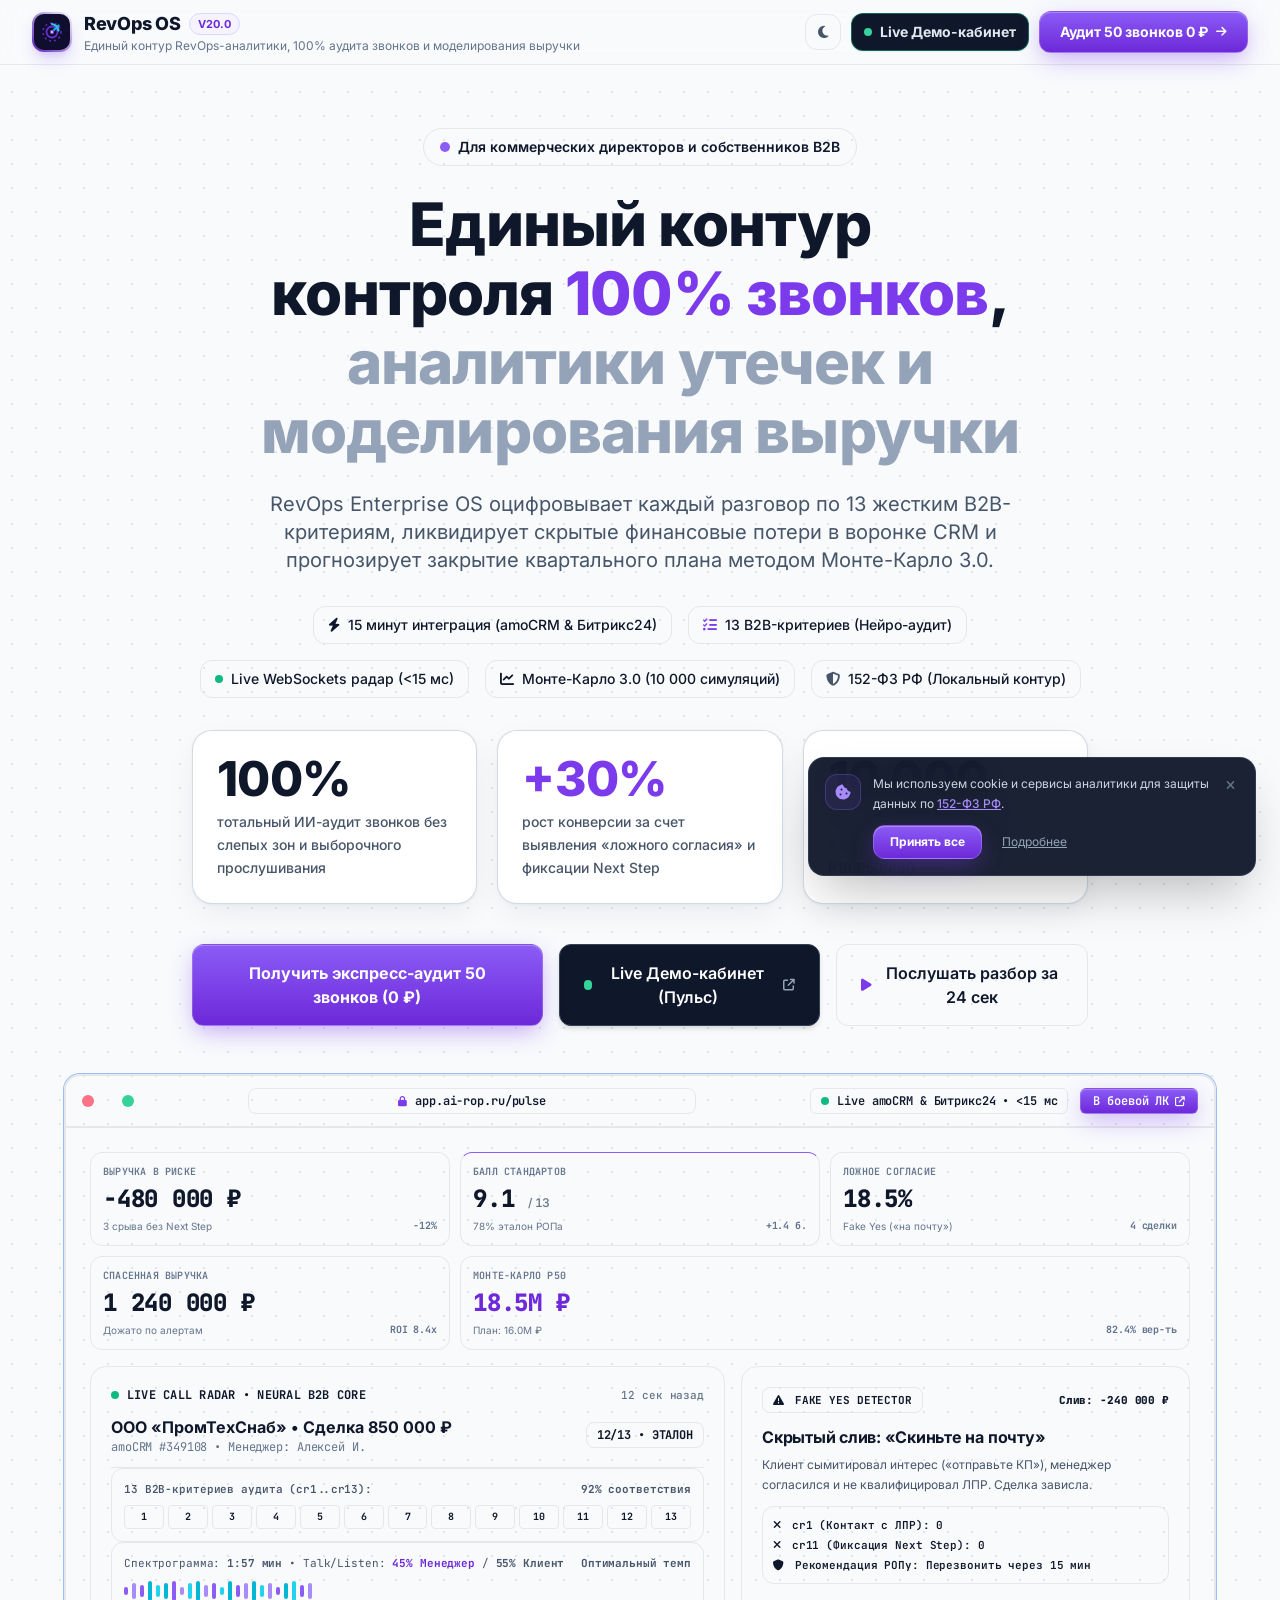
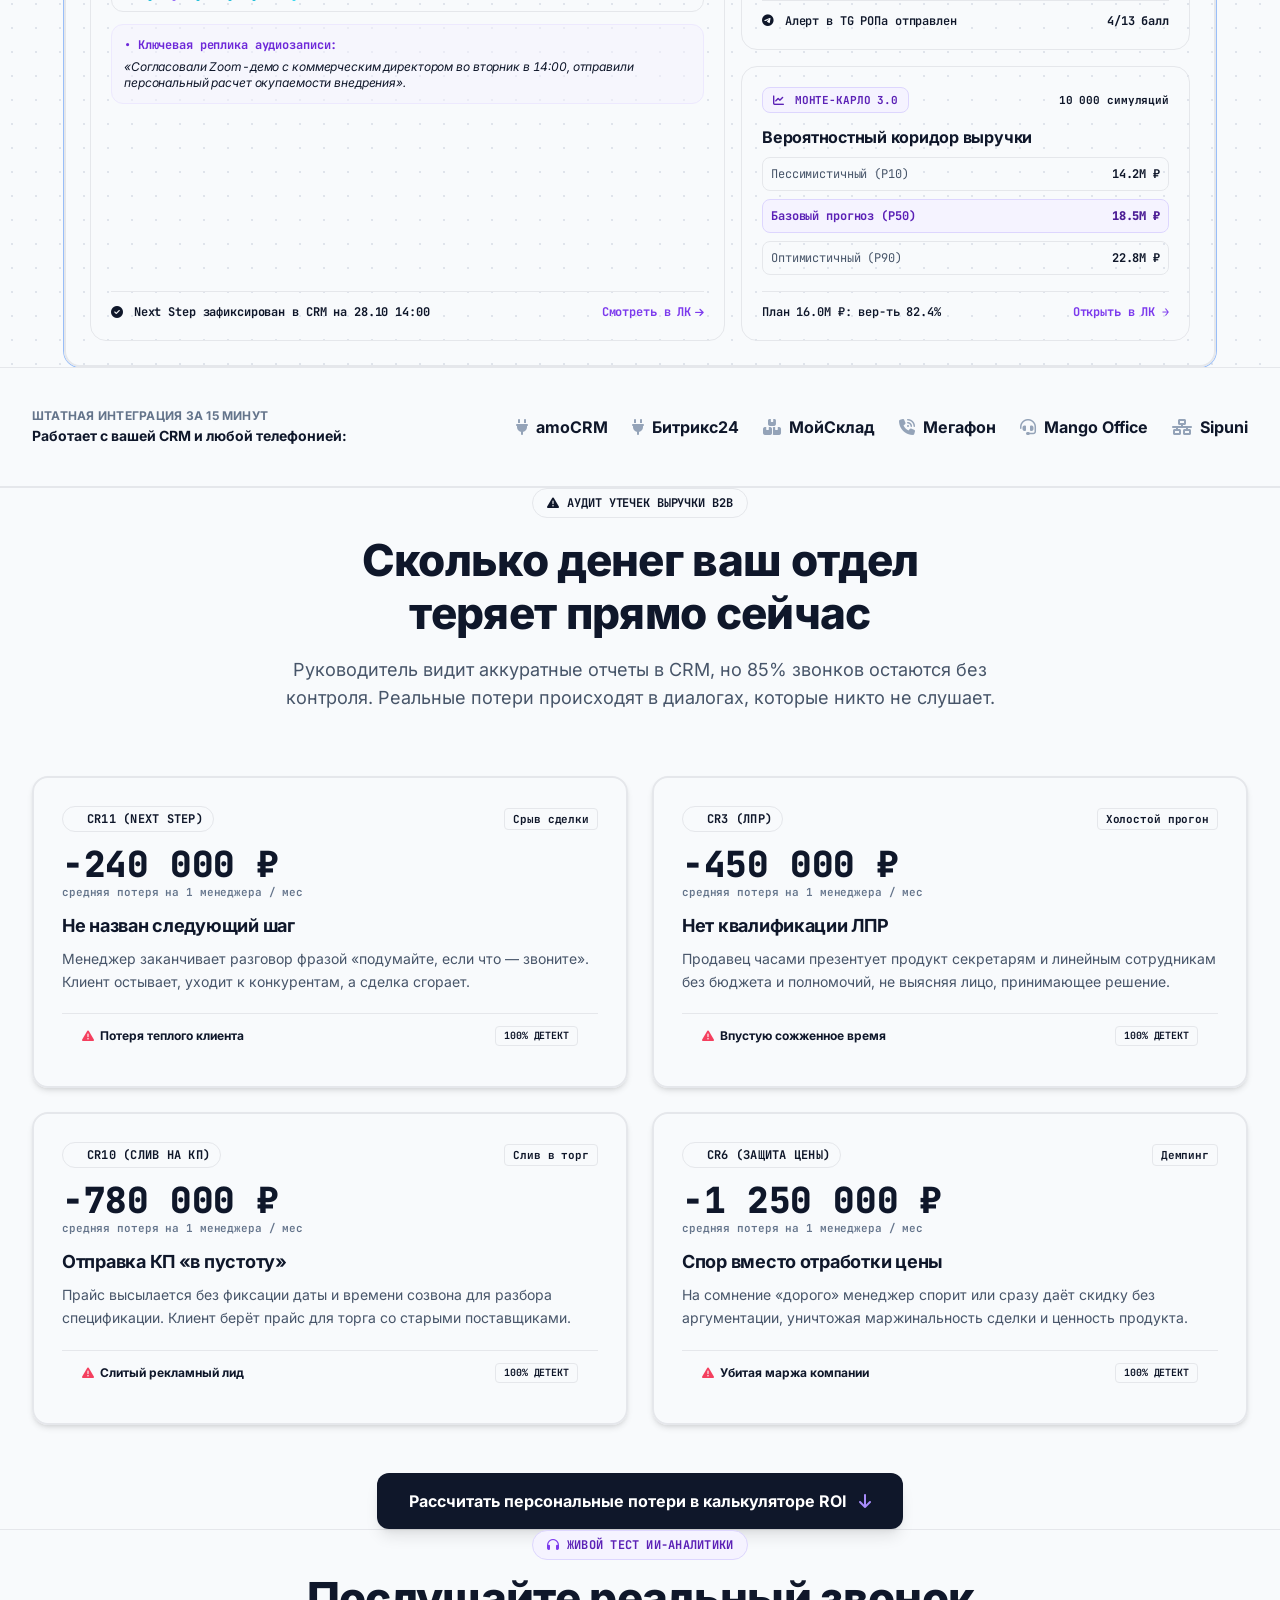
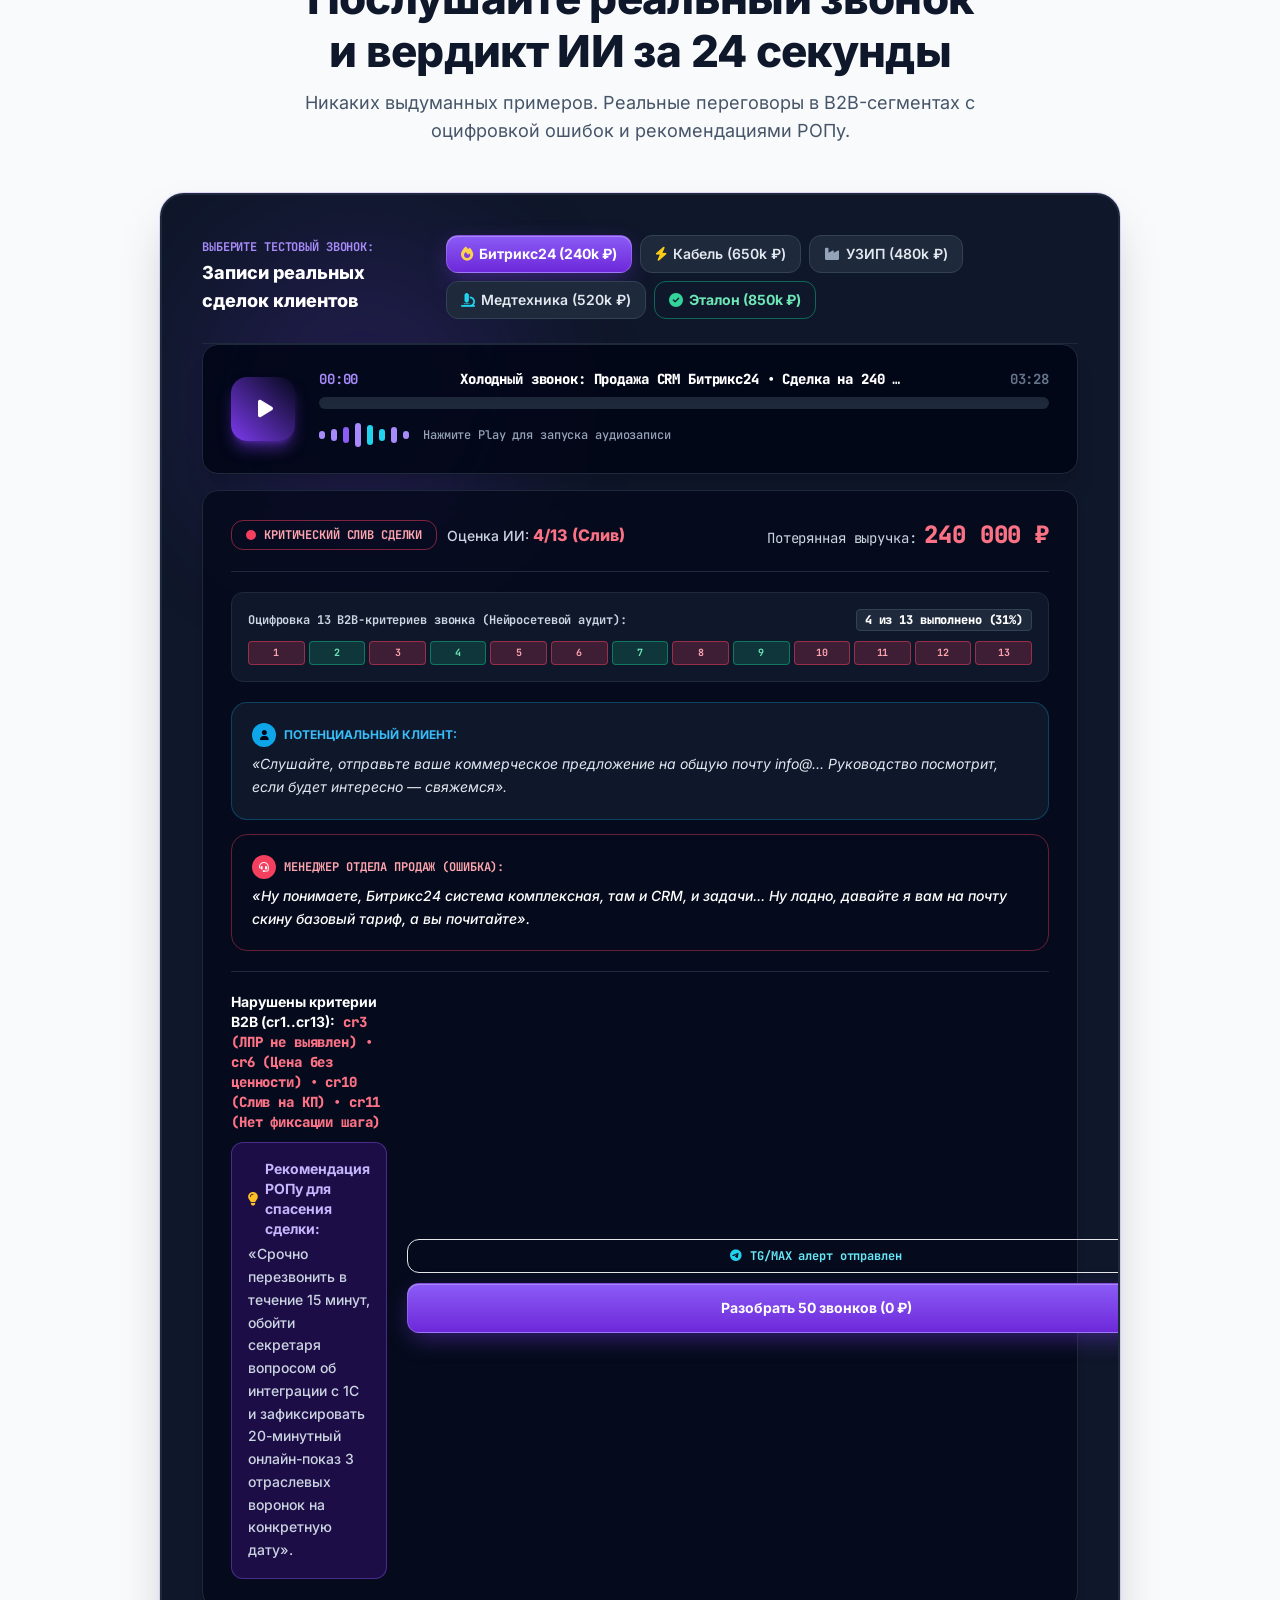
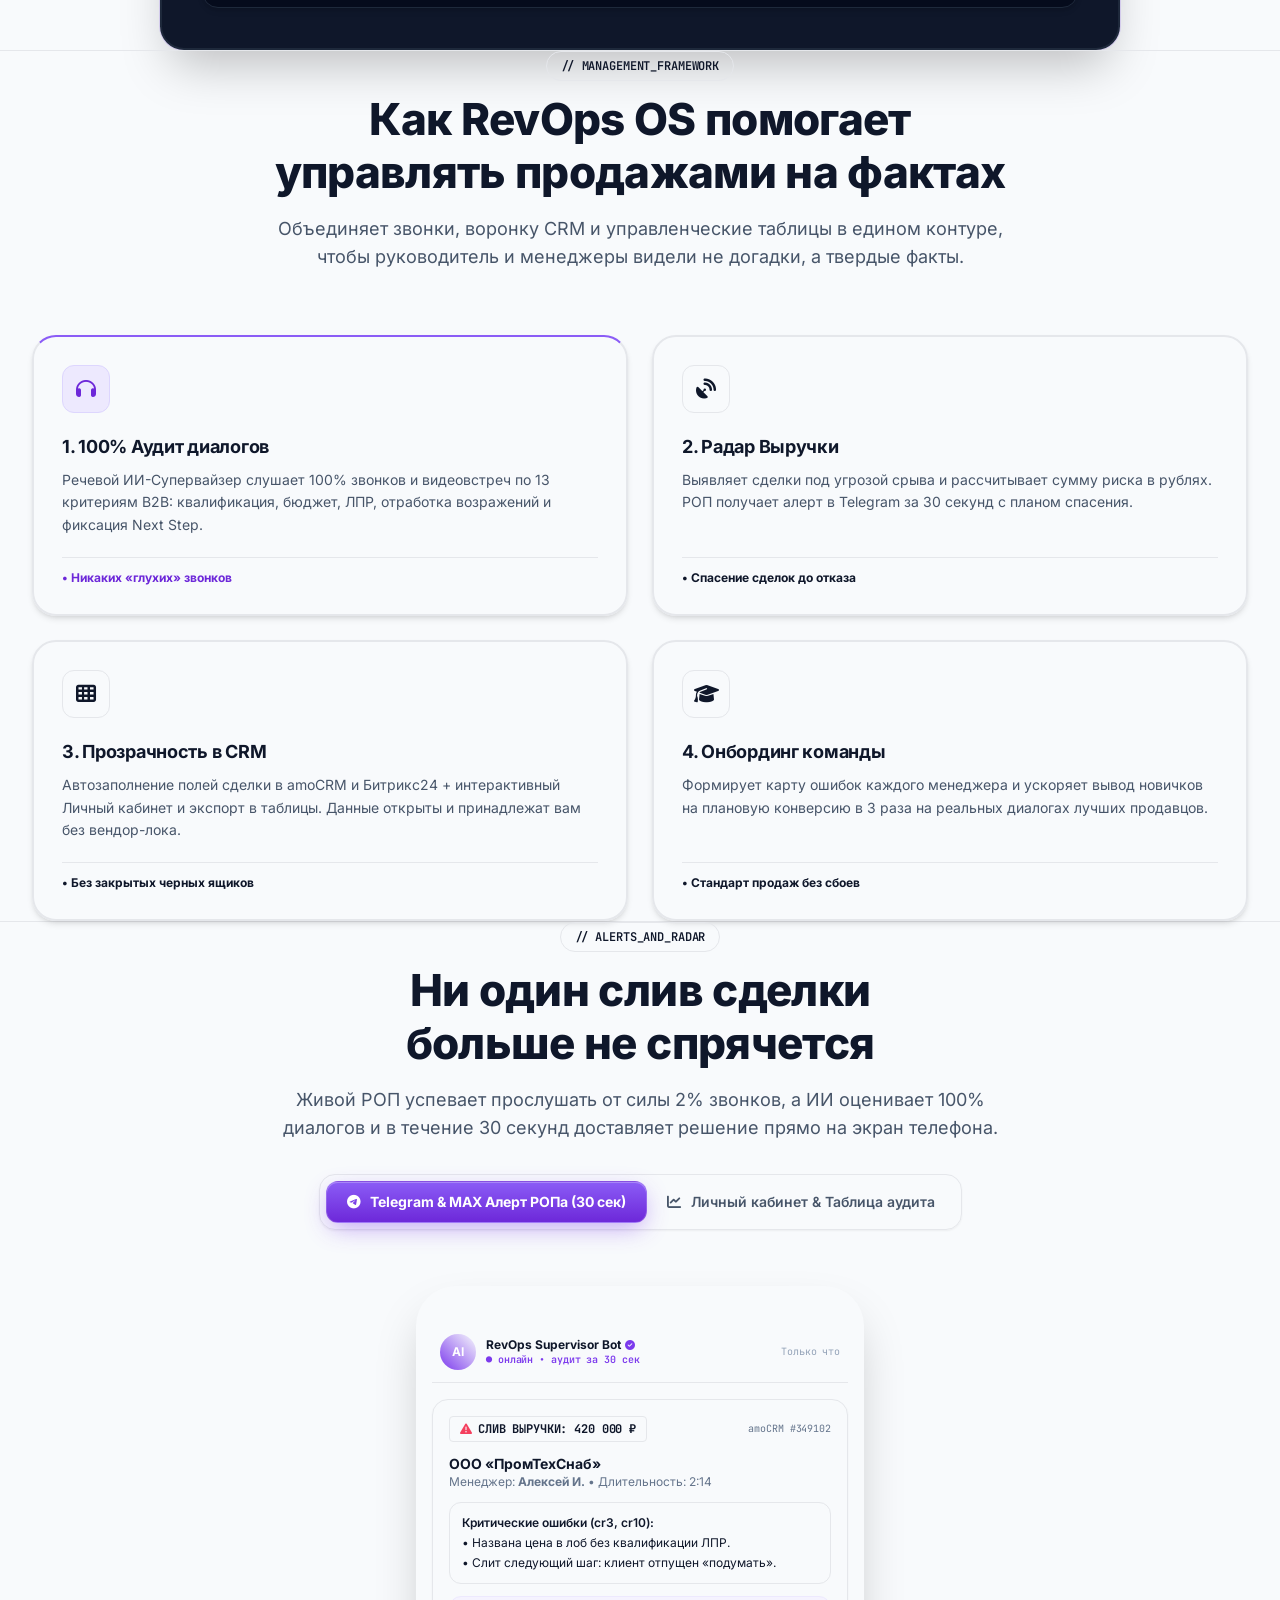
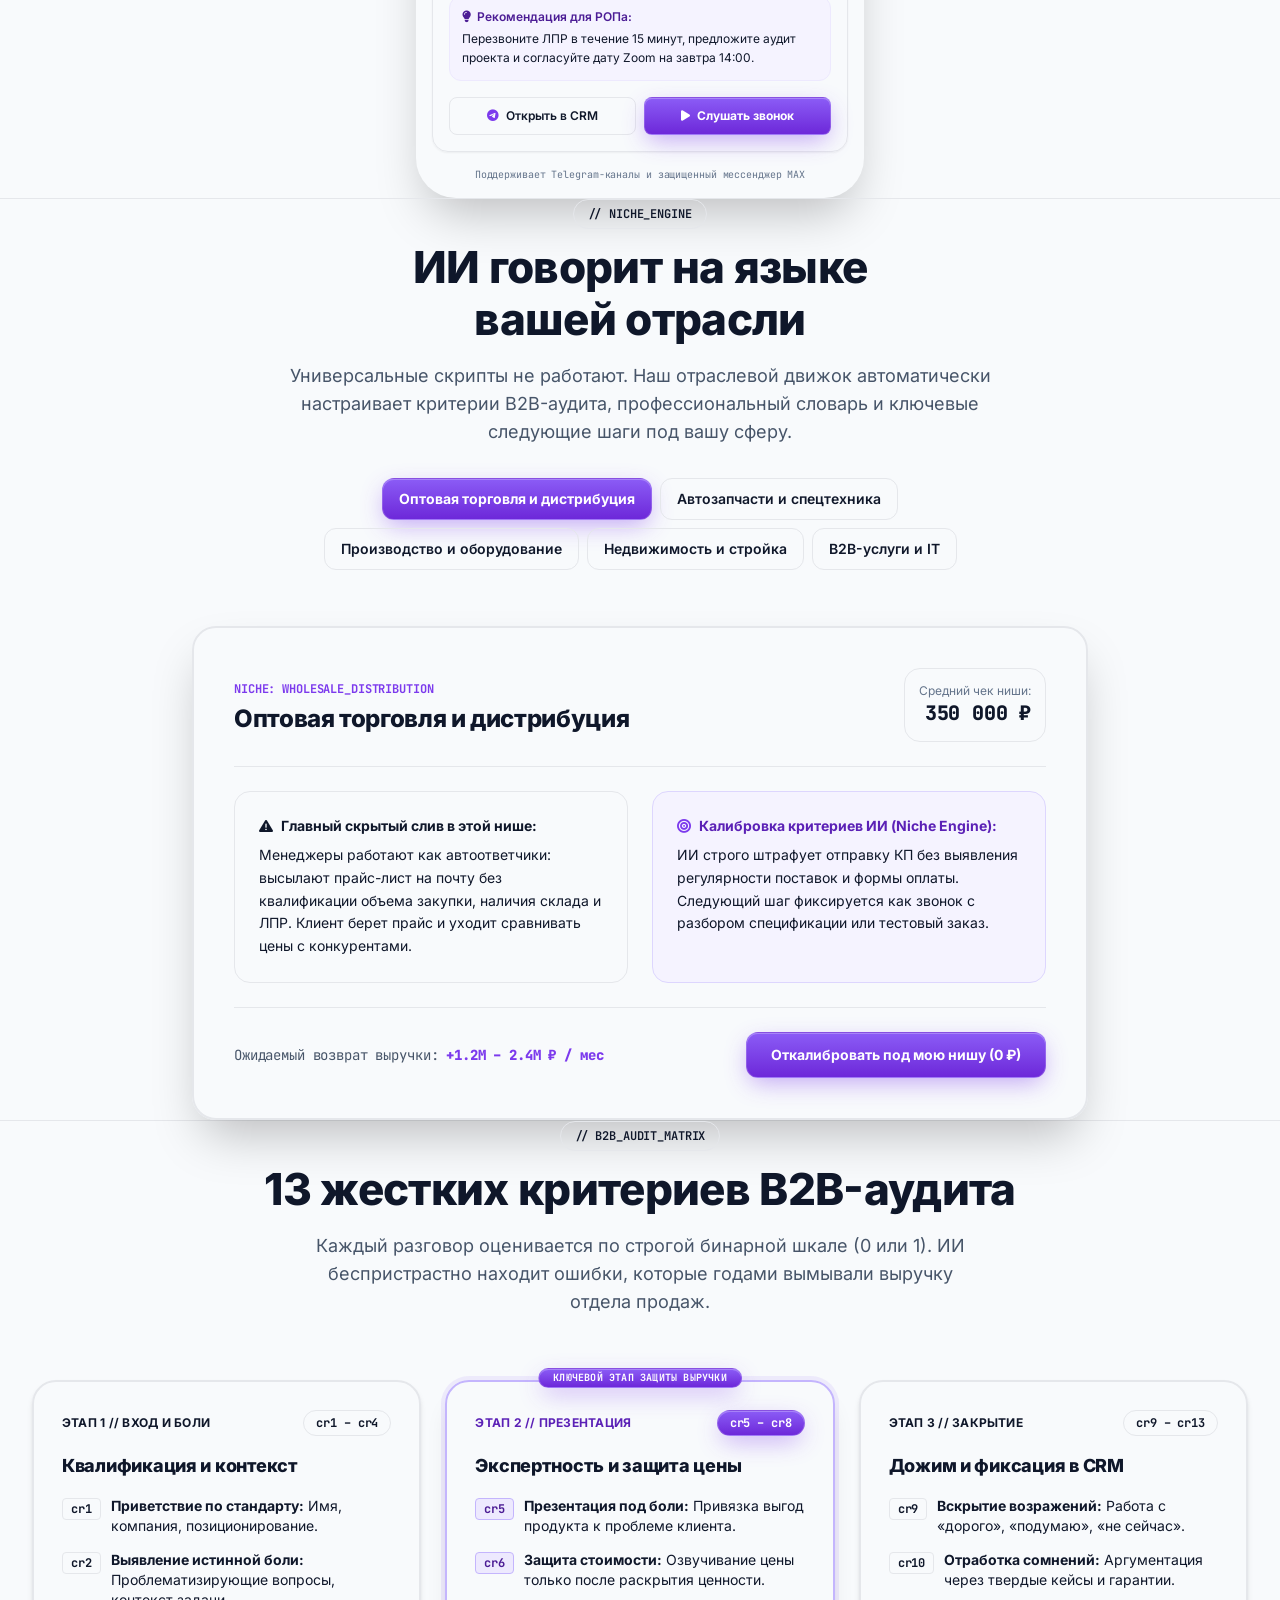
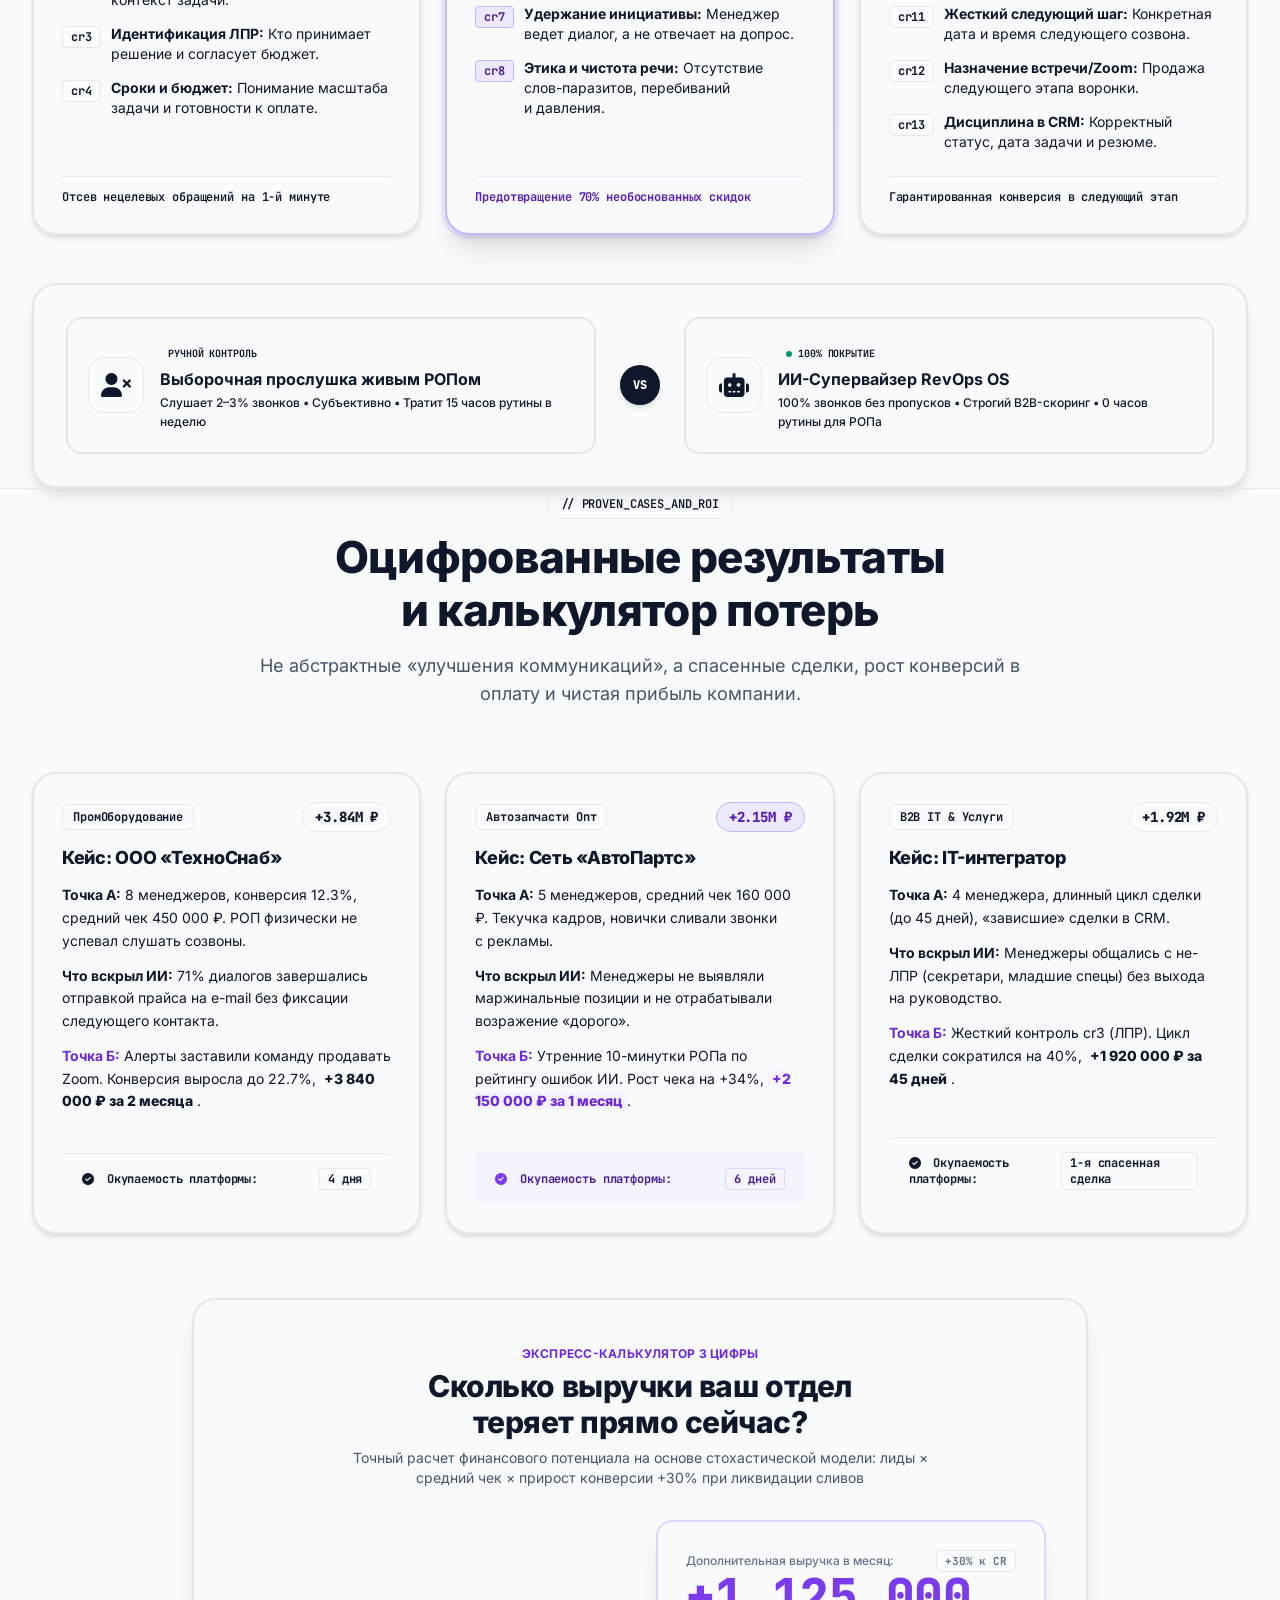
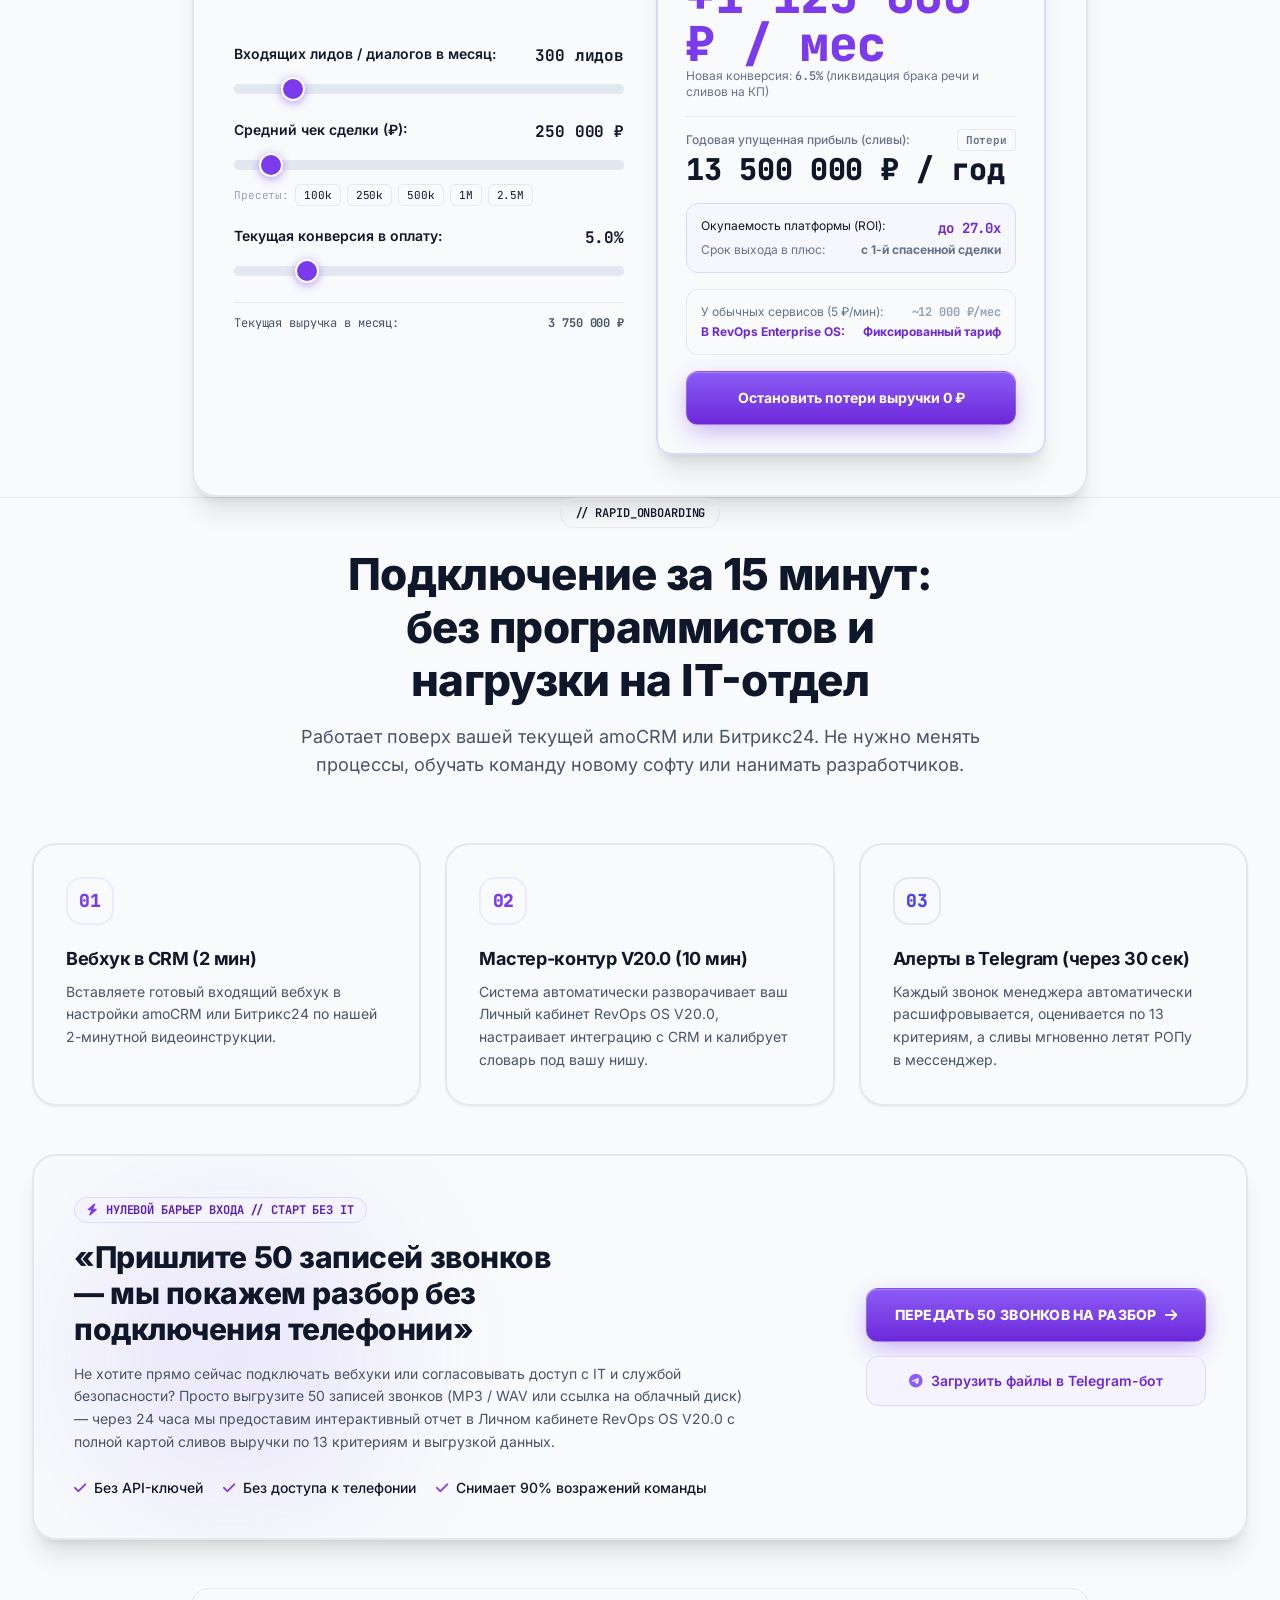
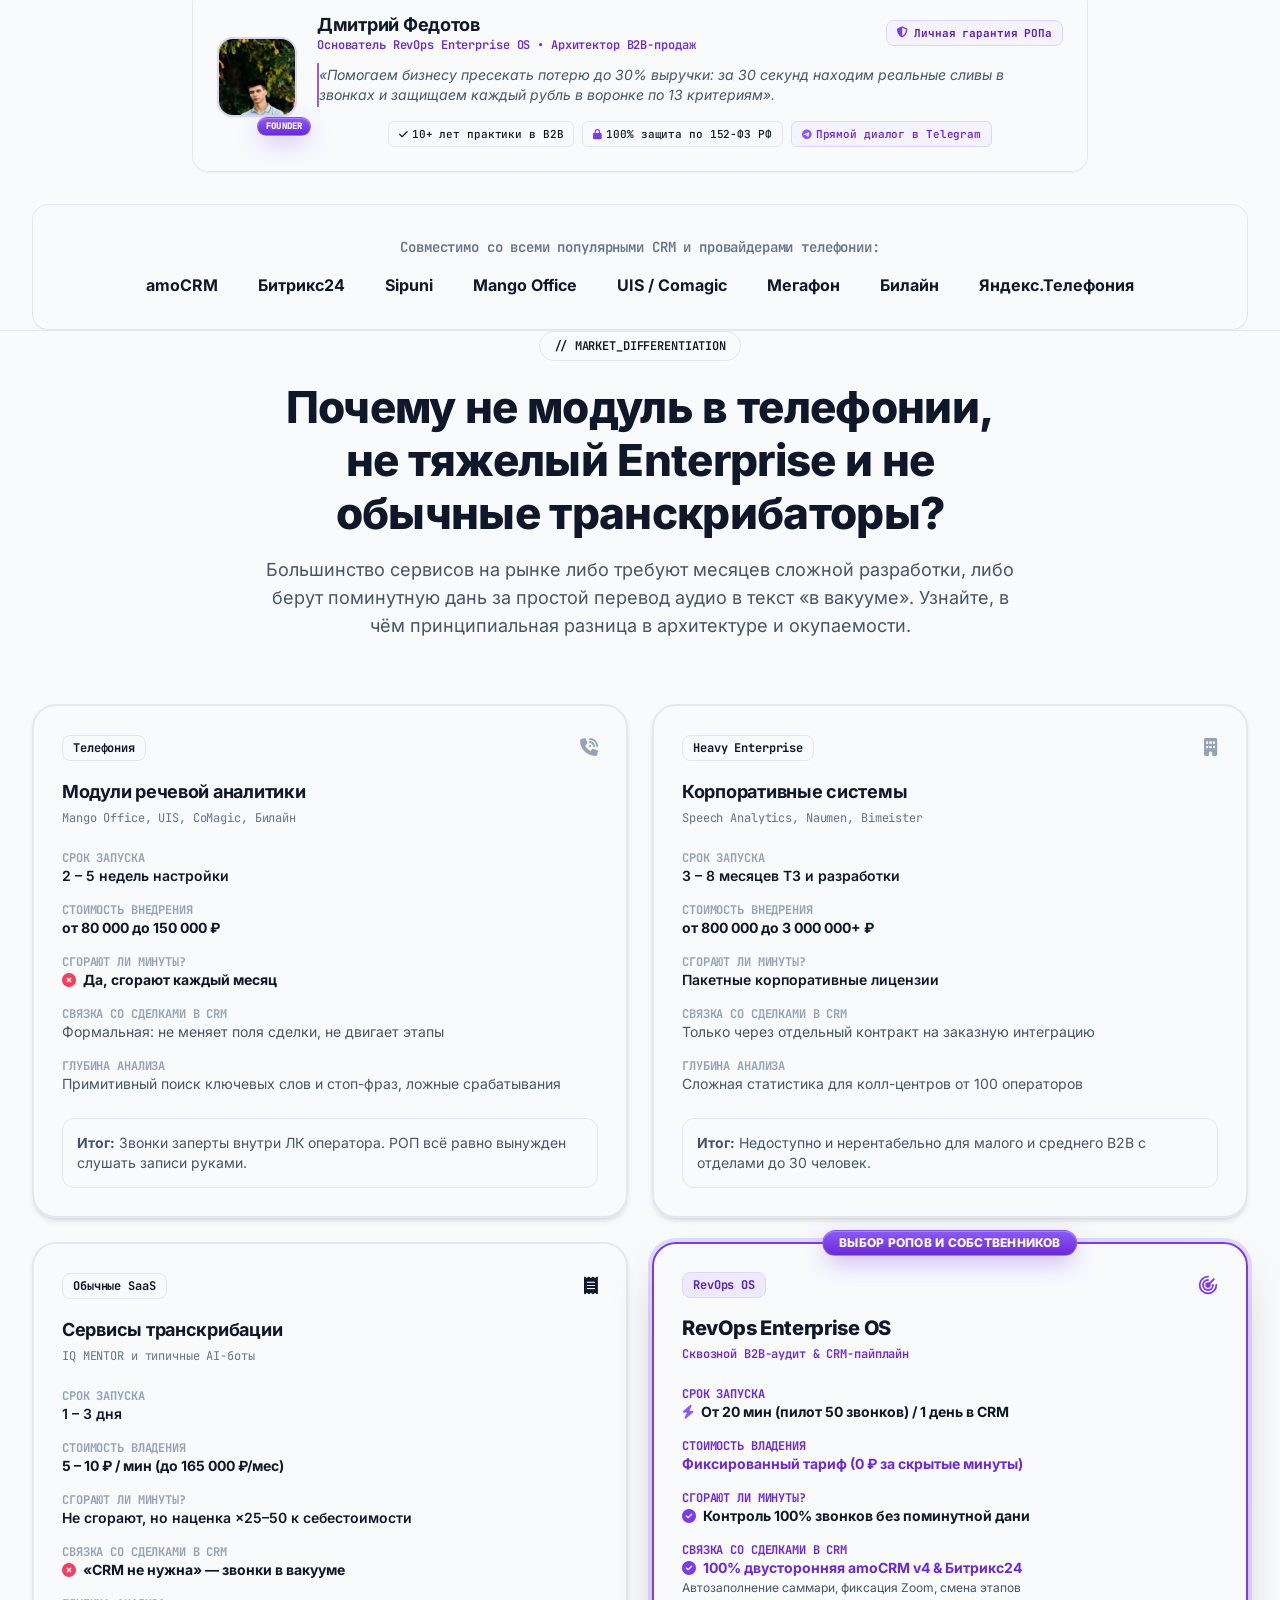
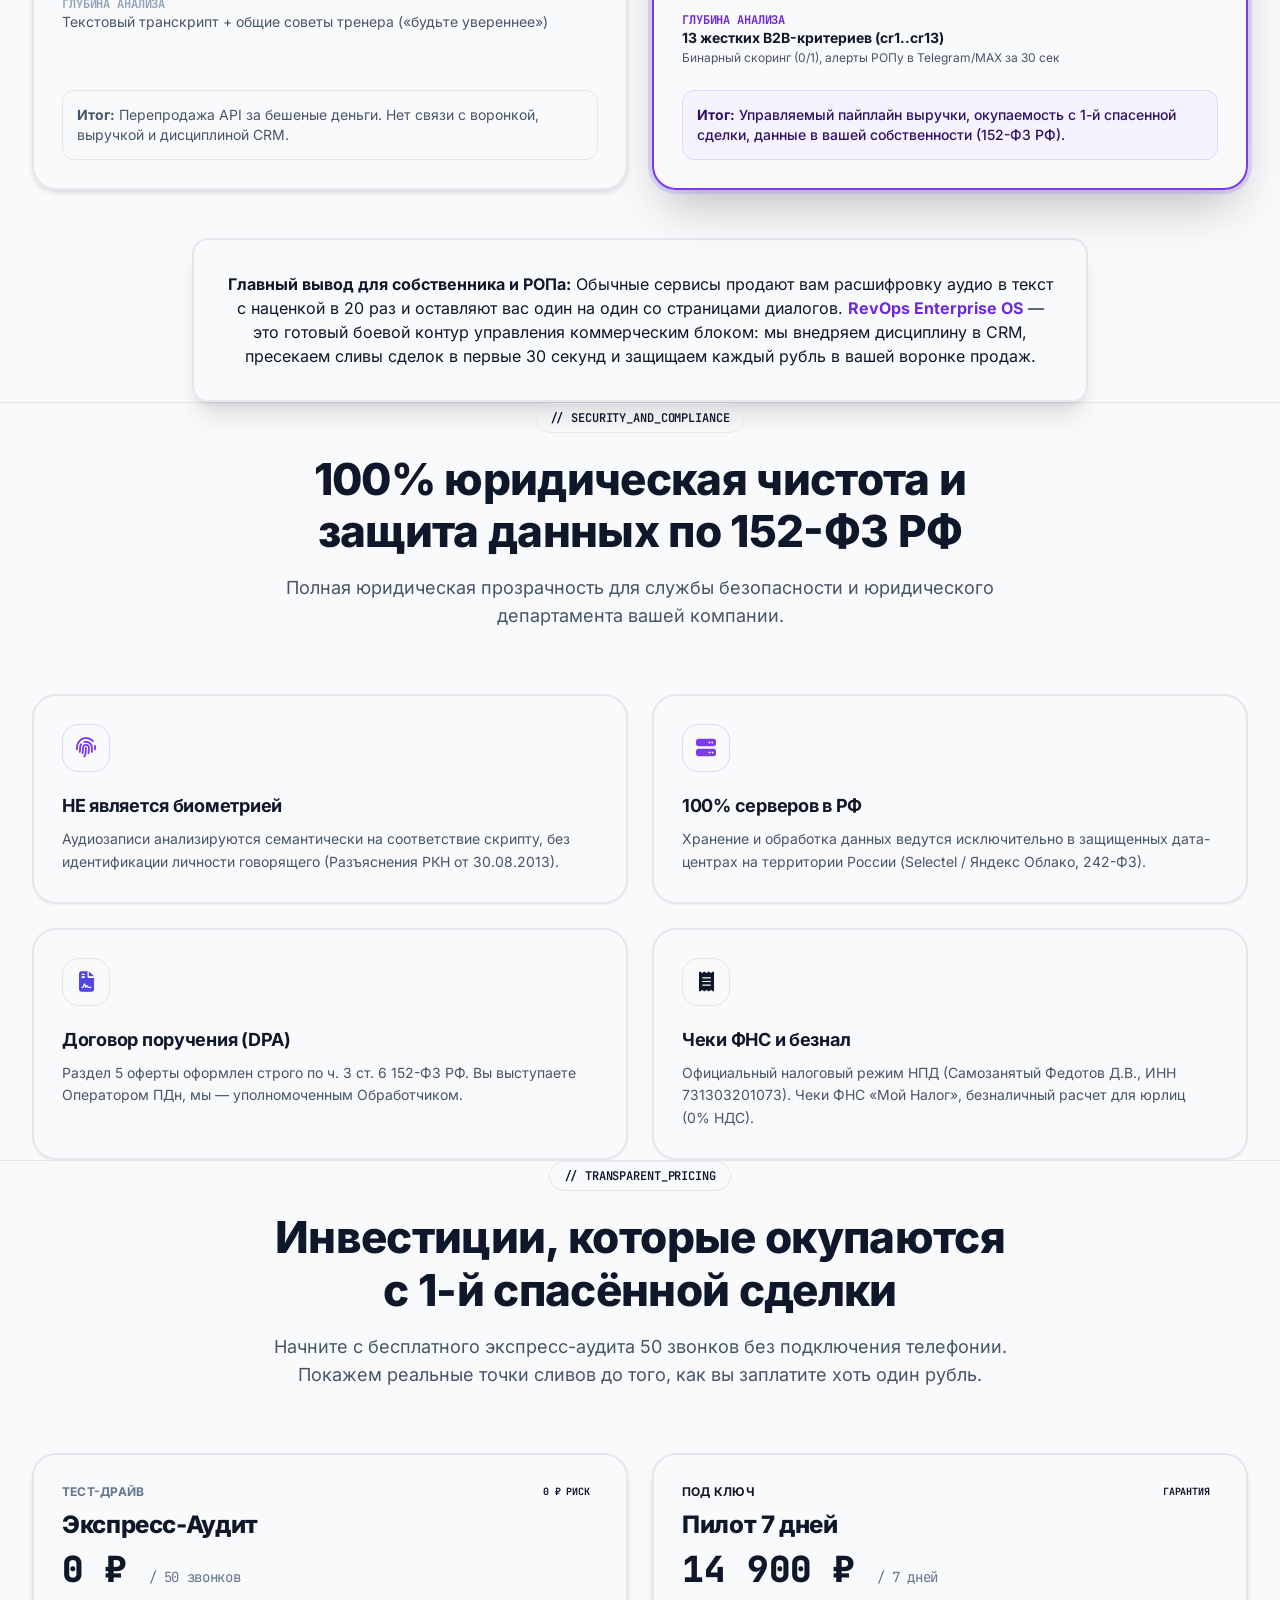
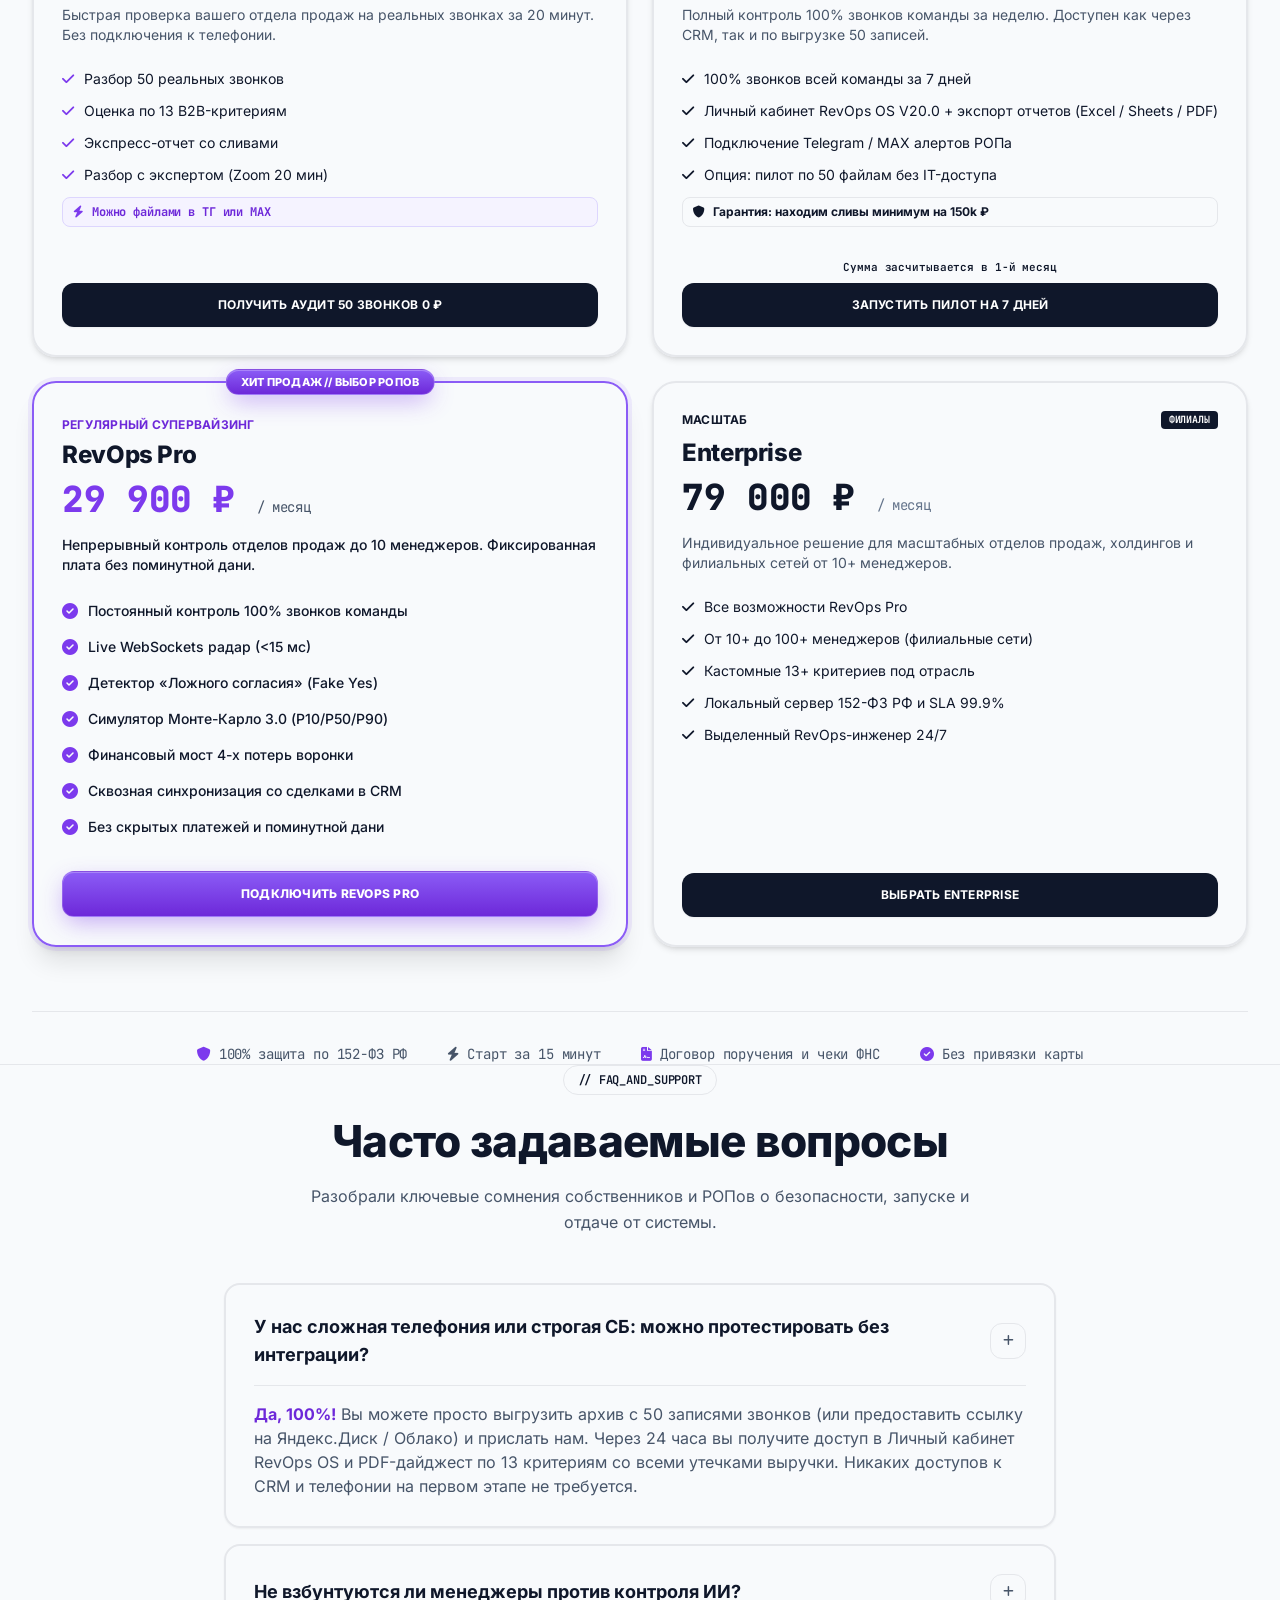
==== commit c3b8bd5d: "feat(landing): complete full zebra rhythm, high-contrast cards, and executive cta" ====
--- a/index.html
+++ b/index.html
@@ -31,8 +31,8 @@
     <link rel="stylesheet" href="css/fonts.css">
     <link rel="stylesheet" href="css/fontawesome.min.css">
     <link rel="stylesheet" href="css/tailwind.min.css?v=20261015-violet">
-    <link rel="stylesheet" href="css/violet-palette.css?v=20261026-contrast-v21">
-    <link rel="stylesheet" href="css/dark-theme.css?v=20261026-contrast-v21">
+    <link rel="stylesheet" href="css/violet-palette.css?v=20261026-contrast-v23">
+    <link rel="stylesheet" href="css/dark-theme.css?v=20261026-contrast-v23">
 
     <!-- Подключение Inter Tight для 100% единства типографики с ЛК -->
     <link rel="preconnect" href="https://fonts.googleapis.com">
@@ -1000,7 +1000,7 @@
         <!-- ======================================================== -->
         <!-- SCREEN 2: EXECUTIVE RISK AUDIT (REVENUE LEAKS) - ИСПРАВЛЕНО -->
         <!-- ======================================================== -->
-        <section id="pain-points" class="py-24 sm:py-28 lg:py-32 bg-slate-50/80 border-y border-slate-200 relative">
+        <section id="pain-points" class="py-24 sm:py-28 lg:py-32 bg-slate-100/70 border-y border-slate-200/90 relative">
             <div class="max-w-7xl mx-auto px-4 sm:px-6 lg:px-8">
                 <div class="text-center max-w-3xl mx-auto mb-16">
                     <span class="inline-flex items-center gap-2 px-3.5 py-1.5 rounded-full bg-red-50 text-red-700 font-mono text-xs font-bold border border-red-200 mb-4 shadow-2xs">
@@ -1132,93 +1132,96 @@
                     </p>
                 </div>
 
-                <!-- Modern Light Audio Console -->
-                <div class="rounded-3xl bg-slate-50 border-2 border-slate-200/90 p-6 sm:p-10 shadow-xl relative overflow-hidden">
-                    
+                <!-- Executive Audio Intelligence Studio Console (Dark Hardware Deck) -->
+                <div class="rounded-3xl bg-slate-900 text-white border-2 border-slate-800 p-6 sm:p-10 shadow-2xl relative overflow-hidden ring-1 ring-violet-500/20">
+                    <!-- Ambient glows inside deck -->
+                    <div class="absolute -top-24 -right-24 w-80 h-80 bg-violet-600/15 rounded-full blur-3xl pointer-events-none"></div>
+                    <div class="absolute -bottom-24 -left-24 w-80 h-80 bg-cyan-600/10 rounded-full blur-3xl pointer-events-none"></div>
+
                     <!-- Track Tabs -->
-                    <div class="flex flex-col sm:flex-row sm:items-center justify-between gap-4 pb-6 border-b border-slate-200">
+                    <div class="relative z-10 flex flex-col sm:flex-row sm:items-center justify-between gap-4 pb-6 border-b border-slate-800">
                         <div>
-                            <span class="text-xs font-sans text-violet-700 font-bold uppercase tracking-wide block mb-1">
+                            <span class="text-xs font-mono text-violet-400 font-bold uppercase tracking-wide block mb-1">
                                 Выберите тестовый звонок:
                             </span>
-                            <div class="text-slate-900 font-extrabold text-base sm:text-lg">Записи реальных сделок клиентов</div>
+                            <div class="text-white font-extrabold text-base sm:text-lg">Записи реальных сделок клиентов</div>
                         </div>
                         
-                        <!-- Track Selector (Standout Contrast Tabs) -->
+                        <!-- Track Selector (Standout Contrast Tabs on Dark Canvas) -->
                         <div class="flex flex-wrap items-center gap-2" id="trackTabs">
-                            <button onclick="switchTrack('variant_bitrix24')" data-track="variant_bitrix24" class="track-btn active px-3.5 py-2 rounded-xl text-xs sm:text-sm font-bold bg-violet-600 text-white shadow-md shadow-violet-600/30 ring-2 ring-violet-500/30 transition">
+                            <button onclick="switchTrack('variant_bitrix24')" data-track="variant_bitrix24" class="track-btn active px-3.5 py-2 rounded-xl text-xs sm:text-sm font-bold bg-violet-600 text-white shadow-lg shadow-violet-600/40 ring-2 ring-violet-400 transition cursor-pointer">
                                 <i class="fas fa-fire text-amber-300 mr-1.5"></i>Битрикс24 (240k ₽)
                             </button>
-                            <button onclick="switchTrack('variant_cable')" data-track="variant_cable" class="track-btn px-3.5 py-2 rounded-xl text-xs sm:text-sm font-bold bg-white text-slate-800 hover:bg-slate-50 border-2 border-slate-200 hover:border-violet-300 transition shadow-xs">
-                                <i class="fas fa-bolt text-yellow-500 mr-1.5"></i>Кабель (650k ₽)
+                            <button onclick="switchTrack('variant_cable')" data-track="variant_cable" class="track-btn px-3.5 py-2 rounded-xl text-xs sm:text-sm font-semibold bg-slate-800 text-slate-200 hover:bg-slate-700 hover:text-white border border-slate-700 transition shadow-xs cursor-pointer">
+                                <i class="fas fa-bolt text-yellow-400 mr-1.5"></i>Кабель (650k ₽)
                             </button>
-                            <button onclick="switchTrack('variant_equip')" data-track="variant_equip" class="track-btn px-3.5 py-2 rounded-xl text-xs sm:text-sm font-bold bg-white text-slate-800 hover:bg-slate-50 border-2 border-slate-200 hover:border-violet-300 transition shadow-xs">
-                                <i class="fas fa-industry text-slate-600 mr-1.5"></i>УЗИП (480k ₽)
+                            <button onclick="switchTrack('variant_equip')" data-track="variant_equip" class="track-btn px-3.5 py-2 rounded-xl text-xs sm:text-sm font-semibold bg-slate-800 text-slate-200 hover:bg-slate-700 hover:text-white border border-slate-700 transition shadow-xs cursor-pointer">
+                                <i class="fas fa-industry text-slate-400 mr-1.5"></i>УЗИП (480k ₽)
                             </button>
-                            <button onclick="switchTrack('variant_parts')" data-track="variant_parts" class="track-btn px-3.5 py-2 rounded-xl text-xs sm:text-sm font-bold bg-white text-slate-800 hover:bg-slate-50 border-2 border-slate-200 hover:border-violet-300 transition shadow-xs">
-                                <i class="fas fa-microscope text-cyan-600 mr-1.5"></i>Медтехника (520k ₽)
+                            <button onclick="switchTrack('variant_parts')" data-track="variant_parts" class="track-btn px-3.5 py-2 rounded-xl text-xs sm:text-sm font-semibold bg-slate-800 text-slate-200 hover:bg-slate-700 hover:text-white border border-slate-700 transition shadow-xs cursor-pointer">
+                                <i class="fas fa-microscope text-cyan-400 mr-1.5"></i>Медтехника (520k ₽)
                             </button>
-                            <button onclick="switchTrack('variant_won')" data-track="variant_won" class="track-btn px-3.5 py-2 rounded-xl text-xs sm:text-sm font-bold bg-emerald-50 text-emerald-800 hover:bg-emerald-100 border-2 border-emerald-300 transition shadow-xs">
-                                <i class="fas fa-circle-check text-emerald-600 mr-1.5"></i>Эталон (850k ₽)
+                            <button onclick="switchTrack('variant_won')" data-track="variant_won" class="track-btn px-3.5 py-2 rounded-xl text-xs sm:text-sm font-bold bg-emerald-950/80 text-emerald-300 hover:bg-emerald-900 border border-emerald-500/50 transition shadow-xs cursor-pointer">
+                                <i class="fas fa-circle-check text-emerald-400 mr-1.5"></i>Эталон (850k ₽)
                             </button>
                         </div>
                     </div>
 
-                    <!-- Player Controller (High-Contrast Deck Card) -->
-                    <div class="py-6 my-2 px-5 sm:px-7 rounded-2xl bg-white border-2 border-slate-200 shadow-md flex flex-col sm:flex-row items-center gap-6">
+                    <!-- Player Controller (Dark Deck Player) -->
+                    <div class="relative z-10 py-6 my-2 px-5 sm:px-7 rounded-2xl bg-slate-950/90 border border-slate-800 shadow-xl flex flex-col sm:flex-row items-center gap-6">
                         <audio id="demoAudio" src="audio/cold-call-bitrix24.mp3" preload="metadata"></audio>
                         
-                        <button id="playBtn" onclick="togglePlay()" class="w-16 h-16 rounded-2xl bg-gradient-to-tr from-violet-600 to-indigo-600 hover:from-violet-500 hover:to-indigo-500 text-white flex items-center justify-center shrink-0 shadow-lg shadow-violet-600/30 hover:scale-105 active:scale-95 transition cursor-pointer" title="Воспроизвести запись">
+                        <button id="playBtn" onclick="togglePlay()" class="w-16 h-16 rounded-2xl bg-gradient-to-tr from-violet-600 to-indigo-500 hover:from-violet-500 hover:to-indigo-400 text-white flex items-center justify-center shrink-0 shadow-lg shadow-violet-600/50 hover:scale-105 active:scale-95 transition cursor-pointer" title="Воспроизвести запись">
                             <i id="playIcon" class="fas fa-play text-xl ml-1"></i>
                         </button>
 
                         <div class="w-full">
-                            <div class="flex items-center justify-between text-xs sm:text-sm text-slate-600 font-mono mb-2">
-                                <span id="currentTime" class="font-bold text-violet-700">00:00</span>
-                                <span class="text-slate-900 font-extrabold truncate max-w-xs sm:max-w-md" id="trackTitle">Холодный звонок: Продажа CRM Битрикс24 • Сделка на 240 000 ₽</span>
+                            <div class="flex items-center justify-between text-xs sm:text-sm text-slate-400 font-mono mb-2">
+                                <span id="currentTime" class="font-bold text-violet-400">00:00</span>
+                                <span class="text-white font-extrabold truncate max-w-xs sm:max-w-md" id="trackTitle">Холодный звонок: Продажа CRM Битрикс24 • Сделка на 240 000 ₽</span>
                                 <span id="totalDuration" class="font-bold text-slate-500">00:00</span>
                             </div>
 
                             <!-- Progress Track -->
-                            <div id="progressContainer" class="w-full h-3 bg-slate-200 rounded-full overflow-hidden cursor-pointer relative shadow-inner">
-                                <div id="progressBar" class="h-full bg-gradient-to-r from-violet-600 to-indigo-500 rounded-full w-0 transition-all duration-100"></div>
+                            <div id="progressContainer" class="w-full h-3 bg-slate-800 rounded-full overflow-hidden cursor-pointer relative shadow-inner">
+                                <div id="progressBar" class="h-full bg-gradient-to-r from-violet-500 to-cyan-400 rounded-full w-0 transition-all duration-100"></div>
                             </div>
 
                             <!-- Animated Waveform -->
                             <div class="flex items-center gap-1.5 mt-3 h-7">
-                                <div class="wave-bar w-1.5 bg-violet-300 rounded-full h-2"></div>
+                                <div class="wave-bar w-1.5 bg-violet-400 rounded-full h-2"></div>
                                 <div class="wave-bar w-1.5 bg-violet-400 rounded-full h-3"></div>
                                 <div class="wave-bar w-1.5 bg-violet-500 rounded-full h-4"></div>
-                                <div class="wave-bar w-1.5 bg-violet-600 rounded-full h-6"></div>
-                                <div class="wave-bar w-1.5 bg-violet-500 rounded-full h-5"></div>
-                                <div class="wave-bar w-1.5 bg-violet-400 rounded-full h-3"></div>
-                                <div class="wave-bar w-1.5 bg-violet-300 rounded-full h-4"></div>
-                                <div class="wave-bar w-1.5 bg-violet-200 rounded-full h-2"></div>
-                                <span class="text-xs text-violet-900 font-semibold ml-2 font-mono">Нажмите Play для запуска аудиозаписи</span>
-                            </div>
-                        </div>
-                    </div>
-
-                    <!-- Realtime AI Verdict Card (Light Semantic Architecture) -->
-                    <div class="p-6 sm:p-7 rounded-2xl bg-white border-2 border-slate-200 shadow-md mt-4 text-left">
-                        <div class="flex flex-col sm:flex-row sm:items-center justify-between gap-3 pb-5 mb-5 border-b border-slate-200">
+                                <div class="wave-bar w-1.5 bg-violet-400 rounded-full h-6"></div>
+                                <div class="wave-bar w-1.5 bg-cyan-400 rounded-full h-5"></div>
+                                <div class="wave-bar w-1.5 bg-cyan-400 rounded-full h-3"></div>
+                                <div class="wave-bar w-1.5 bg-violet-400 rounded-full h-4"></div>
+                                <div class="wave-bar w-1.5 bg-violet-400 rounded-full h-2"></div>
+                                <span class="text-xs text-slate-400 font-medium ml-2 font-mono">Нажмите Play для запуска аудиозаписи</span>
+                            </div>
+                        </div>
+                    </div>
+
+                    <!-- Realtime AI Verdict Card (Dark Glass Architecture) -->
+                    <div class="relative z-10 p-6 sm:p-7 rounded-2xl bg-slate-950/70 border border-slate-800 shadow-md mt-4 text-left">
+                        <div class="flex flex-col sm:flex-row sm:items-center justify-between gap-3 pb-5 mb-5 border-b border-slate-800">
                             <div class="flex items-center gap-2.5">
-                                <span id="verdictBadge" class="px-3.5 py-1.5 rounded-xl bg-rose-100 text-rose-800 font-mono font-bold text-xs border border-rose-300 flex items-center gap-2 shadow-2xs">
-                                    <span class="w-2.5 h-2.5 rounded-full bg-rose-600 animate-pulse"></span>
+                                <span id="verdictBadge" class="px-3.5 py-1.5 rounded-xl bg-rose-950/80 text-rose-300 font-mono font-bold text-xs border border-rose-500/50 flex items-center gap-2 shadow-2xs">
+                                    <span class="w-2.5 h-2.5 rounded-full bg-rose-500 animate-pulse"></span>
                                     <span>КРИТИЧЕСКИЙ СЛИВ СДЕЛКИ</span>
                                 </span>
-                                <span class="text-sm text-slate-800 font-medium">Оценка ИИ: <strong id="verdictScore" class="text-rose-600 font-black text-base">4/13 (Слив)</strong></span>
-                            </div>
-                            <div class="text-sm text-slate-700 font-mono">
-                                Потерянная выручка: <span id="verdictLoss" class="text-xl sm:text-2xl text-rose-600 font-black">240 000 ₽</span>
+                                <span class="text-sm text-slate-300 font-medium">Оценка ИИ: <strong id="verdictScore" class="text-rose-400 font-black text-base">4/13 (Слив)</strong></span>
+                            </div>
+                            <div class="text-sm text-slate-300 font-mono">
+                                Потерянная выручка: <span id="verdictLoss" class="text-xl sm:text-2xl text-rose-400 font-black">240 000 ₽</span>
                             </div>
                         </div>
 
                         <!-- 13 Criteria Live Audit Bar -->
-                        <div class="mb-5 p-4 rounded-xl bg-slate-50 border-2 border-slate-200">
-                            <div class="flex items-center justify-between text-xs font-mono text-slate-700 mb-2.5">
+                        <div class="mb-5 p-4 rounded-xl bg-slate-900 border border-slate-800">
+                            <div class="flex items-center justify-between text-xs font-mono text-slate-300 mb-2.5">
                                 <span class="font-bold">Оцифровка 13 B2B-критериев звонка (Нейросетевой аудит):</span>
-                                <span id="demoCrSummary" class="text-slate-900 font-extrabold bg-white px-2 py-0.5 rounded border border-slate-200">4 из 13 выполнено</span>
+                                <span id="demoCrSummary" class="text-white font-extrabold bg-slate-800 px-2 py-0.5 rounded border border-slate-700">4 из 13 выполнено</span>
                             </div>
                             <div id="demoCrDots" class="grid-cols-13 gap-1 sm:gap-1.5 text-center">
                                 <!-- Populated dynamically by switchTrack -->
@@ -1227,51 +1230,51 @@
 
                         <!-- Live Transcript Speech Bubbles (High Contrast Visual Dialogue) -->
                         <div class="space-y-3.5 text-sm font-sans mb-5">
-                            <div class="p-4 sm:p-5 rounded-2xl bg-sky-50/70 border-2 border-sky-200 text-left shadow-2xs">
+                            <div class="p-4 sm:p-5 rounded-2xl bg-slate-900 border border-sky-500/30 text-left shadow-2xs">
                                 <div class="flex items-center gap-2 mb-1.5">
-                                    <div class="w-6 h-6 rounded-full bg-sky-600 text-white flex items-center justify-center text-[10px] font-bold">
+                                    <div class="w-6 h-6 rounded-full bg-sky-500 text-slate-950 flex items-center justify-center text-[10px] font-bold">
                                         <i class="fas fa-user"></i>
                                     </div>
-                                    <span class="text-xs font-bold text-sky-950 uppercase tracking-wide">Потенциальный клиент:</span>
-                                </div>
-                                <p id="clientText" class="text-slate-800 italic leading-relaxed pl-8">
+                                    <span class="text-xs font-bold text-sky-400 uppercase tracking-wide">Потенциальный клиент:</span>
+                                </div>
+                                <p id="clientText" class="text-slate-200 italic leading-relaxed pl-8">
                                     «Слушайте, отправьте ваше коммерческое предложение на общую почту info@... Руководство посмотрит, если будет интересно — свяжемся».
                                 </p>
                             </div>
-                            <div class="p-4 sm:p-5 rounded-2xl bg-rose-50/70 border-2 border-rose-200 text-left shadow-2xs">
+                            <div class="p-4 sm:p-5 rounded-2xl bg-rose-950/30 border border-rose-500/40 text-left shadow-2xs">
                                 <div class="flex items-center gap-2 mb-1.5">
-                                    <div class="w-6 h-6 rounded-full bg-rose-600 text-white flex items-center justify-center text-[10px] font-bold">
+                                    <div class="w-6 h-6 rounded-full bg-rose-500 text-white flex items-center justify-center text-[10px] font-bold">
                                         <i class="fas fa-headset"></i>
                                     </div>
-                                    <span class="text-xs font-mono font-bold text-rose-900 uppercase tracking-wide">Менеджер отдела продаж (Ошибка):</span>
-                                </div>
-                                <p id="managerText" class="text-slate-900 font-medium italic leading-relaxed pl-8">
+                                    <span class="text-xs font-mono font-bold text-rose-300 uppercase tracking-wide">Менеджер отдела продаж (Ошибка):</span>
+                                </div>
+                                <p id="managerText" class="text-rose-100 font-medium italic leading-relaxed pl-8">
                                     «Ну понимаете, Битрикс24 система комплексная, там и CRM, и задачи... Ну ладно, давайте я вам на почту скину базовый тариф, а вы почитайте».
                                 </p>
                             </div>
                         </div>
 
                         <!-- Mistakes & Recommendation -->
-                        <div class="pt-5 border-t border-slate-200 flex flex-col md:flex-row items-start md:items-center justify-between gap-5 text-sm">
+                        <div class="pt-5 border-t border-slate-800 flex flex-col md:flex-row items-start md:items-center justify-between gap-5 text-sm">
                             <div class="space-y-2.5 max-w-2xl">
-                                <div class="text-slate-700">
-                                    <strong class="text-slate-900 font-bold">Нарушены критерии B2B (cr1..cr13):</strong> 
-                                    <span id="brokenCriteria" class="text-rose-600 font-mono font-black ml-1">cr3 (ЛПР не выявлен) • cr6 (Цена без ценности) • cr10 (Слив на КП) • cr11 (Нет фиксации шага)</span>
-                                </div>
-                                <div class="p-4 rounded-xl bg-violet-50/90 border-2 border-violet-200/90 text-slate-800 text-xs sm:text-sm">
-                                    <div class="flex items-center gap-1.5 text-violet-900 font-bold mb-1">
-                                        <i class="fas fa-lightbulb text-amber-500"></i>
+                                <div class="text-slate-300">
+                                    <strong class="text-white font-bold">Нарушены критерии B2B (cr1..cr13):</strong> 
+                                    <span id="brokenCriteria" class="text-rose-400 font-mono font-black ml-1">cr3 (ЛПР не выявлен) • cr6 (Цена без ценности) • cr10 (Слив на КП) • cr11 (Нет фиксации шага)</span>
+                                </div>
+                                <div class="p-4 rounded-xl bg-violet-950/60 border border-violet-500/40 text-slate-200 text-xs sm:text-sm">
+                                    <div class="flex items-center gap-1.5 text-violet-300 font-bold mb-1">
+                                        <i class="fas fa-lightbulb text-amber-400"></i>
                                         <span>Рекомендация РОПу для спасения сделки:</span>
                                     </div>
-                                    <span id="aiAdvice" class="text-slate-700 leading-relaxed font-medium">«Срочно перезвонить в течение 15 минут, обойти секретаря вопросом об интеграции с 1С и зафиксировать 20-минутный онлайн-показ 3 отраслевых воронок на конкретную дату».</span>
+                                    <span id="aiAdvice" class="text-slate-300 leading-relaxed font-medium">«Срочно перезвонить в течение 15 минут, обойти секретаря вопросом об интеграции с 1С и зафиксировать 20-минутный онлайн-показ 3 отраслевых воронок на конкретную дату».</span>
                                 </div>
                             </div>
                             <div class="flex flex-col gap-2.5 shrink-0 w-full md:w-auto">
-                                <div class="flex items-center justify-center gap-2 text-xs font-mono font-bold text-cyan-800 bg-cyan-50 border border-cyan-200 px-3.5 py-2 rounded-xl whitespace-nowrap shadow-2xs">
-                                    <i class="fab fa-telegram text-cyan-600"></i>
+                                <div class="flex items-center justify-center gap-2 text-xs font-mono font-bold text-cyan-300 bg-cyan-950/80 border border-cyan-500/50 px-3.5 py-2 rounded-xl whitespace-nowrap shadow-2xs">
+                                    <i class="fab fa-telegram text-cyan-400"></i>
                                     <span>TG/MAX алерт отправлен</span>
                                 </div>
-                                <a href="#cta" class="px-6 py-3.5 rounded-xl bg-violet-600 hover:bg-violet-500 text-white font-bold text-sm shadow-md shadow-violet-600/25 transition whitespace-nowrap text-center">
+                                <a href="#cta" class="px-6 py-3.5 rounded-xl bg-violet-600 hover:bg-violet-500 text-white font-bold text-sm shadow-lg shadow-violet-600/40 transition whitespace-nowrap text-center">
                                     Разобрать 50 звонков (0 ₽)
                                 </a>
                             </div>
@@ -1286,10 +1289,10 @@
         <!-- ======================================================== -->
         <!-- SCREEN 4: 4 КОНТУРА УПРАВЛЕНИЯ КАЧЕСТВОМ ПРОДАЖ -->
         <!-- ======================================================== -->
-        <section id="solution-framework" class="py-24 sm:py-28 lg:py-32 bg-white">
+        <section id="solution-framework" class="py-24 sm:py-28 lg:py-32 bg-slate-100/70 border-y border-slate-200/90 relative">
             <div class="max-w-7xl mx-auto px-4 sm:px-6 lg:px-8">
                 <div class="text-center max-w-4xl mx-auto mb-16">
-                    <span class="inline-block px-3.5 py-1.5 rounded-full bg-slate-100 text-slate-700 font-mono text-xs font-semibold mb-3 border border-slate-200">// MANAGEMENT_FRAMEWORK</span>
+                    <span class="inline-block px-3.5 py-1.5 rounded-full bg-slate-200/80 text-slate-700 font-mono text-xs font-semibold mb-3 border border-slate-300">// MANAGEMENT_FRAMEWORK</span>
                     <h2 class="font-display font-black text-3xl sm:text-4xl lg:text-5xl text-slate-900 mb-4 tracking-tight leading-tight">
                         Как RevOps OS помогает управлять продажами на фактах
                     </h2>
@@ -1300,9 +1303,9 @@
 
                 <div class="grid grid-cols-1 md:grid-cols-2 xl:grid-cols-4 gap-6">
                     <!-- Pillar 1 -->
-                    <div class="glass-card rounded-2xl p-6 sm:p-7 border border-slate-200 flex flex-col justify-between">
+                    <div class="rounded-3xl bg-white border-2 border-slate-200/90 border-t-4 border-t-violet-500 p-6 sm:p-7 shadow-md hover:shadow-xl hover:-translate-y-1 transition-all duration-300 flex flex-col justify-between">
                         <div>
-                            <div class="w-12 h-12 rounded-xl bg-violet-50 border border-violet-200 flex items-center justify-center text-violet-600 text-xl mb-5">
+                            <div class="w-12 h-12 rounded-xl bg-violet-100 border border-violet-200 flex items-center justify-center text-violet-700 text-xl mb-5 shadow-2xs">
                                 <i class="fas fa-headphones"></i>
                             </div>
                             <h3 class="font-display text-lg font-bold text-slate-900 mb-2">1. 100% Аудит диалогов</h3>
@@ -1310,15 +1313,15 @@
                                 Речевой ИИ-Супервайзер слушает 100% звонков и видеовстреч по 13 критериям B2B: квалификация, бюджет, ЛПР, отработка возражений и фиксация Next Step.
                             </p>
                         </div>
-                        <div class="mt-5 pt-3 border-t border-slate-100 text-xs font-sans text-slate-500 font-semibold">
-                            • Никаких «глухих» звонков
+                        <div class="mt-5 pt-3 border-t border-slate-100 text-xs font-sans text-violet-700 font-bold">
+                            &bull; Никаких «глухих» звонков
                         </div>
                     </div>
 
                     <!-- Pillar 2 -->
-                    <div class="glass-card rounded-2xl p-6 sm:p-7 border border-slate-200 flex flex-col justify-between">
+                    <div class="rounded-3xl bg-white border-2 border-slate-200/90 border-t-4 border-t-rose-500 p-6 sm:p-7 shadow-md hover:shadow-xl hover:-translate-y-1 transition-all duration-300 flex flex-col justify-between">
                         <div>
-                            <div class="w-12 h-12 rounded-xl bg-red-50 border border-red-200 flex items-center justify-center text-red-600 text-xl mb-5">
+                            <div class="w-12 h-12 rounded-xl bg-rose-100 border border-rose-200 flex items-center justify-center text-rose-700 text-xl mb-5 shadow-2xs">
                                 <i class="fas fa-satellite-dish"></i>
                             </div>
                             <h3 class="font-display text-lg font-bold text-slate-900 mb-2">2. Радар Выручки</h3>
@@ -1326,15 +1329,15 @@
                                 Выявляет сделки под угрозой срыва и рассчитывает сумму риска в рублях. РОП получает алерт в Telegram за 30 секунд с планом спасения.
                             </p>
                         </div>
-                        <div class="mt-5 pt-3 border-t border-slate-100 text-xs font-sans text-red-600 font-semibold">
-                            • Спасение сделок до отказа
+                        <div class="mt-5 pt-3 border-t border-slate-100 text-xs font-sans text-rose-600 font-bold">
+                            &bull; Спасение сделок до отказа
                         </div>
                     </div>
 
                     <!-- Pillar 3 -->
-                    <div class="glass-card rounded-2xl p-6 sm:p-7 border border-slate-200 flex flex-col justify-between">
+                    <div class="rounded-3xl bg-white border-2 border-slate-200/90 border-t-4 border-t-sky-500 p-6 sm:p-7 shadow-md hover:shadow-xl hover:-translate-y-1 transition-all duration-300 flex flex-col justify-between">
                         <div>
-                            <div class="w-12 h-12 rounded-xl bg-sky-50 border border-sky-200 flex items-center justify-center text-sky-600 text-xl mb-5">
+                            <div class="w-12 h-12 rounded-xl bg-sky-100 border border-sky-200 flex items-center justify-center text-sky-700 text-xl mb-5 shadow-2xs">
                                 <i class="fas fa-table-cells"></i>
                             </div>
                             <h3 class="font-display text-lg font-bold text-slate-900 mb-2">3. Прозрачность в CRM</h3>
@@ -1342,15 +1345,15 @@
                                 Автозаполнение полей сделки в amoCRM и Битрикс24 + интерактивный Личный кабинет и экспорт в таблицы. Данные открыты и принадлежат вам без вендор-лока.
                             </p>
                         </div>
-                        <div class="mt-5 pt-3 border-t border-slate-100 text-xs font-sans text-slate-500 font-semibold">
-                            • Без закрытых черных ящиков
+                        <div class="mt-5 pt-3 border-t border-slate-100 text-xs font-sans text-sky-700 font-bold">
+                            &bull; Без закрытых черных ящиков
                         </div>
                     </div>
 
                     <!-- Pillar 4 -->
-                    <div class="glass-card rounded-2xl p-6 sm:p-7 border border-slate-200 flex flex-col justify-between">
+                    <div class="rounded-3xl bg-white border-2 border-slate-200/90 border-t-4 border-t-amber-500 p-6 sm:p-7 shadow-md hover:shadow-xl hover:-translate-y-1 transition-all duration-300 flex flex-col justify-between">
                         <div>
-                            <div class="w-12 h-12 rounded-xl bg-amber-50 border border-amber-200 flex items-center justify-center text-amber-600 text-xl mb-5">
+                            <div class="w-12 h-12 rounded-xl bg-amber-100 border border-amber-200 flex items-center justify-center text-amber-700 text-xl mb-5 shadow-2xs">
                                 <i class="fas fa-graduation-cap"></i>
                             </div>
                             <h3 class="font-display text-lg font-bold text-slate-900 mb-2">4. Онбординг команды</h3>
@@ -1358,8 +1361,8 @@
                                 Формирует карту ошибок каждого менеджера и ускоряет вывод новичков на плановую конверсию в 3 раза на реальных диалогах лучших продавцов.
                             </p>
                         </div>
-                        <div class="mt-5 pt-3 border-t border-slate-100 text-xs font-sans text-slate-500 font-semibold">
-                            • Стандарт продаж без сбоев
+                        <div class="mt-5 pt-3 border-t border-slate-100 text-xs font-sans text-amber-700 font-bold">
+                            &bull; Стандарт продаж без сбоев
                         </div>
                     </div>
                 </div>
@@ -1369,11 +1372,11 @@
         <!-- ======================================================== -->
         <!-- SCREEN 5: HOW ROP SEES LEAKS (TG/MAX ALERTS & GSHEETS) -->
         <!-- ======================================================== -->
-        <section id="alerts" class="py-24 sm:py-28 lg:py-32 bg-slate-50 border-y border-slate-200 relative">
+        <section id="alerts" class="py-24 sm:py-28 lg:py-32 bg-white relative">
             <div class="max-w-7xl mx-auto px-4 sm:px-6 lg:px-8">
                 
                 <div class="text-center max-w-3xl mx-auto mb-14">
-                    <span class="inline-block px-3.5 py-1.5 rounded-full bg-slate-200/80 text-slate-700 font-mono text-xs font-semibold mb-3 border border-slate-300">// ALERTS_AND_RADAR</span>
+                    <span class="inline-block px-3.5 py-1.5 rounded-full bg-slate-100 text-slate-700 font-mono text-xs font-semibold mb-3 border border-slate-200">// ALERTS_AND_RADAR</span>
                     <h2 class="font-display font-black text-3xl sm:text-4xl lg:text-5xl text-slate-900 mb-4 tracking-tight">
                         Ни один слив сделки больше не спрячется
                     </h2>
@@ -1382,7 +1385,7 @@
                     </p>
 
                     <!-- View Switcher -->
-                    <div class="inline-flex p-1.5 rounded-2xl bg-white border border-slate-200 shadow-sm mt-8">
+                    <div class="inline-flex p-1.5 rounded-2xl bg-slate-100 border border-slate-300 shadow-sm mt-8">
                         <button onclick="toggleAlertView('telegram')" id="btnViewTg" class="px-5 py-2.5 rounded-xl text-xs sm:text-sm font-bold bg-violet-600 text-white shadow-sm transition cursor-pointer">
                             <i class="fab fa-telegram-plane mr-1.5"></i> Telegram & MAX Алерт РОПа (30 сек)
                         </button>
@@ -1550,11 +1553,11 @@
         <!-- ======================================================== -->
         <!-- SCREEN 6: DYNAMIC NICHE SCANNER (POWERED BY NICHE_ENGINE)-->
         <!-- ======================================================== -->
-        <section id="niches" class="py-24 sm:py-28 lg:py-32 bg-white relative">
+        <section id="niches" class="py-24 sm:py-28 lg:py-32 bg-slate-100/70 border-y border-slate-200/90 relative">
             <div class="max-w-7xl mx-auto px-4 sm:px-6 lg:px-8">
                 
                 <div class="text-center max-w-3xl mx-auto mb-14">
-                    <span class="inline-block px-3.5 py-1.5 rounded-full bg-slate-100 text-slate-700 font-mono text-xs font-semibold mb-3 border border-slate-200">// NICHE_ENGINE</span>
+                    <span class="inline-block px-3.5 py-1.5 rounded-full bg-white text-slate-700 font-mono text-xs font-semibold mb-3 border border-slate-200 shadow-2xs">// NICHE_ENGINE</span>
                     <h2 class="font-display font-black text-3xl sm:text-4xl lg:text-5xl text-slate-900 mb-4 tracking-tight">                        ИИ говорит на языке вашей отрасли
                     </h2>
                     <p class="text-slate-600 text-base sm:text-lg leading-relaxed">
@@ -1566,23 +1569,23 @@
                         <button onclick="selectNiche('opt')" data-niche="opt" class="niche-btn active px-4 py-2.5 rounded-xl text-xs sm:text-sm font-bold bg-violet-600 text-white shadow-sm transition cursor-pointer">
                             Оптовая торговля и дистрибуция
                         </button>
-                        <button onclick="selectNiche('auto')" data-niche="auto" class="niche-btn px-4 py-2.5 rounded-xl text-xs sm:text-sm font-semibold bg-slate-100 text-slate-700 hover:text-slate-900 border border-slate-200 transition cursor-pointer">
+                        <button onclick="selectNiche('auto')" data-niche="auto" class="niche-btn px-4 py-2.5 rounded-xl text-xs sm:text-sm font-semibold bg-white text-slate-700 hover:text-slate-900 border border-slate-300 shadow-2xs transition cursor-pointer">
                             Автозапчасти и спецтехника
                         </button>
-                        <button onclick="selectNiche('prod')" data-niche="prod" class="niche-btn px-4 py-2.5 rounded-xl text-xs sm:text-sm font-semibold bg-slate-100 text-slate-700 hover:text-slate-900 border border-slate-200 transition cursor-pointer">
+                        <button onclick="selectNiche('prod')" data-niche="prod" class="niche-btn px-4 py-2.5 rounded-xl text-xs sm:text-sm font-semibold bg-white text-slate-700 hover:text-slate-900 border border-slate-300 shadow-2xs transition cursor-pointer">
                             Производство и оборудование
                         </button>
-                        <button onclick="selectNiche('realty')" data-niche="realty" class="niche-btn px-4 py-2.5 rounded-xl text-xs sm:text-sm font-semibold bg-slate-100 text-slate-700 hover:text-slate-900 border border-slate-200 transition cursor-pointer">
+                        <button onclick="selectNiche('realty')" data-niche="realty" class="niche-btn px-4 py-2.5 rounded-xl text-xs sm:text-sm font-semibold bg-white text-slate-700 hover:text-slate-900 border border-slate-300 shadow-2xs transition cursor-pointer">
                             Недвижимость и стройка
                         </button>
-                        <button onclick="selectNiche('services')" data-niche="services" class="niche-btn px-4 py-2.5 rounded-xl text-xs sm:text-sm font-semibold bg-slate-100 text-slate-700 hover:text-slate-900 border border-slate-200 transition cursor-pointer">
+                        <button onclick="selectNiche('services')" data-niche="services" class="niche-btn px-4 py-2.5 rounded-xl text-xs sm:text-sm font-semibold bg-white text-slate-700 hover:text-slate-900 border border-slate-300 shadow-2xs transition cursor-pointer">
                             B2B-услуги и IT
                         </button>
                     </div>
                 </div>
 
                 <!-- Dynamic Niche Details Card -->
-                <div class="max-w-4xl mx-auto rounded-3xl bg-white p-6 sm:p-10 shadow-xl border border-slate-200">
+                <div class="max-w-4xl mx-auto rounded-3xl bg-white p-6 sm:p-10 shadow-2xl border-2 border-slate-200/90">
                     <div class="flex flex-col sm:flex-row sm:items-center justify-between gap-4 pb-6 border-b border-slate-200">
                         <div>
                             <span class="text-xs font-mono font-bold text-violet-600 uppercase" id="nicheIdBadge">NICHE: wholesale_distribution</span>
@@ -1637,11 +1640,11 @@
         <!-- ======================================================== -->
         <!-- SCREEN 7: 13 B2B AUDIT CRITERIA MATRIX -->
         <!-- ======================================================== -->
-        <section id="criteria" class="py-24 sm:py-28 lg:py-32 bg-slate-50 border-y border-slate-200 relative">
+        <section id="criteria" class="py-24 sm:py-28 lg:py-32 bg-white relative">
             <div class="max-w-7xl mx-auto px-4 sm:px-6 lg:px-8">
                 
                 <div class="text-center max-w-3xl mx-auto mb-16">
-                    <span class="inline-block px-3.5 py-1.5 rounded-full bg-slate-200/80 text-slate-700 font-mono text-xs font-semibold mb-3 border border-slate-300">// B2B_AUDIT_MATRIX</span>
+                    <span class="inline-block px-3.5 py-1.5 rounded-full bg-slate-100 text-slate-700 font-mono text-xs font-semibold mb-3 border border-slate-200">// B2B_AUDIT_MATRIX</span>
                     <h2 class="font-display font-black text-3xl sm:text-4xl lg:text-5xl text-slate-900 mb-4 tracking-tight">
                         13 жестких критериев B2B-аудита
                     </h2>
@@ -1806,11 +1809,11 @@
         <!-- ======================================================== -->
         <!-- SCREEN 8: REAL CASES & INTERACTIVE ROI LOSS CALCULATOR -->
         <!-- ======================================================== -->
-        <section id="cases" class="py-24 sm:py-28 lg:py-32 bg-white relative">
+        <section id="cases" class="py-24 sm:py-28 lg:py-32 bg-slate-100/70 border-y border-slate-200/90 relative">
             <div class="max-w-7xl mx-auto px-4 sm:px-6 lg:px-8">
                 
                 <div class="text-center max-w-3xl mx-auto mb-16">
-                    <span class="inline-block px-3.5 py-1.5 rounded-full bg-slate-100 text-slate-700 font-mono text-xs font-semibold mb-3 border border-slate-200">// PROVEN_CASES_AND_ROI</span>
+                    <span class="inline-block px-3.5 py-1.5 rounded-full bg-white text-slate-700 font-mono text-xs font-semibold mb-3 border border-slate-200 shadow-2xs">// PROVEN_CASES_AND_ROI</span>
                     <h2 class="font-display font-black text-3xl sm:text-4xl lg:text-5xl text-slate-900 mb-4 tracking-tight">
                         Оцифрованные результаты и калькулятор потерь
                     </h2>
@@ -2006,7 +2009,7 @@
         <!-- ======================================================== -->
         <!-- SCREEN 6: 15-MINUTE NO-CODE INTEGRATION PIPELINE -->
         <!-- ======================================================== -->
-        <section id="integration" class="py-24 sm:py-28 lg:py-32 bg-slate-100 border-y border-slate-200 relative">
+        <section id="integration" class="py-24 sm:py-28 lg:py-32 bg-white relative">
             <div class="max-w-7xl mx-auto px-4 sm:px-6 lg:px-8">
                 
                 <div class="text-center max-w-3xl mx-auto mb-16">
@@ -2022,8 +2025,8 @@
                 <!-- 3 Steps Grid -->
                 <div class="grid grid-cols-1 md:grid-cols-3 gap-6 mb-12">
                     
-                    <div class="rounded-3xl bg-white border border-slate-200 p-6 sm:p-8 shadow-sm relative hover:shadow-md transition">
-                        <div class="w-12 h-12 rounded-2xl bg-violet-50 text-violet-600 font-black font-mono text-lg flex items-center justify-center mb-5 border border-violet-100">
+                    <div class="rounded-3xl bg-slate-50 border-2 border-slate-200/90 p-6 sm:p-8 shadow-sm relative hover:shadow-md transition">
+                        <div class="w-12 h-12 rounded-2xl bg-white text-violet-600 font-black font-mono text-lg flex items-center justify-center mb-5 border-2 border-violet-100 shadow-2xs">
                             01
                         </div>
                         <h4 class="font-display font-bold text-slate-900 text-lg mb-2">Вебхук в CRM (2 мин)</h4>
@@ -2032,8 +2035,8 @@
                         </p>
                     </div>
 
-                    <div class="rounded-3xl bg-white border border-slate-200 p-6 sm:p-8 shadow-sm relative hover:shadow-md transition">
-                        <div class="w-12 h-12 rounded-2xl bg-violet-50 text-violet-600 font-black font-mono text-lg flex items-center justify-center mb-5 border border-violet-100">
+                    <div class="rounded-3xl bg-slate-50 border-2 border-slate-200/90 p-6 sm:p-8 shadow-sm relative hover:shadow-md transition">
+                        <div class="w-12 h-12 rounded-2xl bg-white text-violet-600 font-black font-mono text-lg flex items-center justify-center mb-5 border-2 border-violet-100 shadow-2xs">
                             02
                         </div>
                         <h4 class="font-display font-bold text-slate-900 text-lg mb-2">Мастер-контур V20.0 (10 мин)</h4>
@@ -2042,8 +2045,8 @@
                         </p>
                     </div>
 
-                    <div class="rounded-3xl bg-white border border-slate-200 p-6 sm:p-8 shadow-sm relative hover:shadow-md transition">
-                        <div class="w-12 h-12 rounded-2xl bg-indigo-50 text-indigo-600 font-black font-mono text-lg flex items-center justify-center mb-5 border border-indigo-100">
+                    <div class="rounded-3xl bg-slate-50 border-2 border-slate-200/90 p-6 sm:p-8 shadow-sm relative hover:shadow-md transition">
+                        <div class="w-12 h-12 rounded-2xl bg-white text-indigo-600 font-black font-mono text-lg flex items-center justify-center mb-5 border-2 border-indigo-100 shadow-2xs">
                             03
                         </div>
                         <h4 class="font-display font-bold text-slate-900 text-lg mb-2">Алерты в Telegram (через 30 сек)</h4>
@@ -2055,7 +2058,7 @@
                 </div>
 
                 <!-- ZERO-FRICTION PILOT CALLOUT: AUDIT WITHOUT CRM INTEGRATION -->
-                <div class="mb-12 rounded-3xl p-8 sm:p-10 bg-white text-slate-900 border border-slate-200 shadow-xl relative overflow-hidden">
+                <div class="mb-12 rounded-3xl p-8 sm:p-10 bg-slate-50/80 text-slate-900 border-2 border-slate-200/90 shadow-xl relative overflow-hidden">
                     <div class="absolute -right-12 -bottom-12 w-80 h-80 bg-violet-500/10 rounded-full blur-3xl pointer-events-none"></div>
                     <div class="flex flex-col lg:flex-row items-center justify-between gap-8 relative z-10">
                         <div class="space-y-4 max-w-2xl text-left">
@@ -2157,11 +2160,11 @@
         <!-- ======================================================== -->
         <!-- SCREEN 7: COMPETITIVE POSITIONING & MARKET COMPARISON -->
         <!-- ======================================================== -->
-        <section id="comparison" class="py-24 sm:py-28 lg:py-32 relative bg-white">
+        <section id="comparison" class="py-24 sm:py-28 lg:py-32 bg-slate-100/70 border-y border-slate-200/90 relative">
             <div class="max-w-7xl mx-auto px-4 sm:px-6 lg:px-8">
                 
                 <div class="text-center max-w-3xl mx-auto mb-16">
-                    <span class="inline-block px-3.5 py-1.5 rounded-full bg-slate-200/80 text-slate-700 font-mono text-xs font-semibold mb-3 border border-slate-300">// MARKET_DIFFERENTIATION</span>
+                    <span class="inline-block px-3.5 py-1.5 rounded-full bg-white text-slate-700 font-mono text-xs font-semibold mb-3 border border-slate-200 shadow-2xs">// MARKET_DIFFERENTIATION</span>
                     <h2 class="font-display font-extrabold text-3xl sm:text-4xl lg:text-5xl text-slate-900 mt-2 mb-4">
                         Почему не модуль в телефонии, не тяжелый Enterprise и не обычные транскрибаторы?
                     </h2>
@@ -2175,10 +2178,10 @@
                 <div class="grid grid-cols-1 md:grid-cols-2 xl:grid-cols-4 gap-6 mb-12 items-stretch">
                     
                     <!-- Column 1: Telephony Modules -->
-                    <div class="rounded-3xl bg-slate-50 border border-slate-200 p-6 sm:p-7 flex flex-col justify-between hover:shadow-md transition">
+                    <div class="rounded-3xl bg-white border-2 border-slate-200/90 p-6 sm:p-7 flex flex-col justify-between hover:shadow-xl transition-all duration-300 shadow-md">
                         <div>
                             <div class="flex items-center justify-between mb-4">
-                                <span class="px-2.5 py-1 rounded-lg bg-slate-200 text-slate-700 font-mono text-xs font-bold">Телефония</span>
+                                <span class="px-2.5 py-1 rounded-lg bg-slate-100 text-slate-700 font-mono text-xs font-bold border border-slate-200">Телефония</span>
                                 <i class="fas fa-phone-volume text-slate-400 text-lg"></i>
                             </div>
                             <h3 class="font-display font-bold text-slate-900 text-lg mb-1">Модули речевой аналитики</h3>
@@ -2191,11 +2194,11 @@
                                 </li>
                                 <li>
                                     <div class="text-xs uppercase font-mono font-bold text-slate-400">Стоимость внедрения</div>
-                                    <div class="font-bold text-red-600">от 80 000 до 150 000 ₽</div>
+                                    <div class="font-bold text-rose-600">от 80 000 до 150 000 ₽</div>
                                 </li>
                                 <li>
                                     <div class="text-xs uppercase font-mono font-bold text-slate-400">Сгорают ли минуты?</div>
-                                    <div class="font-bold text-red-600"><i class="fas fa-times-circle text-red-500 mr-1"></i> Да, сгорают каждый месяц</div>
+                                    <div class="font-bold text-rose-600"><i class="fas fa-times-circle text-rose-500 mr-1"></i> Да, сгорают каждый месяц</div>
                                 </li>
                                 <li>
                                     <div class="text-xs uppercase font-mono font-bold text-slate-400">Связка со сделками в CRM</div>
@@ -2208,16 +2211,16 @@
                             </ul>
                         </div>
 
-                        <div class="p-3.5 rounded-xl bg-white border border-slate-200 text-xs sm:text-sm text-slate-600">
+                        <div class="p-3.5 rounded-xl bg-slate-50 border border-slate-200 text-xs sm:text-sm text-slate-600">
                             <strong class="text-slate-900">Итог:</strong> Звонки заперты внутри ЛК оператора. РОП всё равно вынужден слушать записи руками.
                         </div>
                     </div>
 
                     <!-- Column 2: Heavy Enterprise -->
-                    <div class="rounded-3xl bg-slate-50 border border-slate-200 p-6 sm:p-7 flex flex-col justify-between hover:shadow-md transition">
+                    <div class="rounded-3xl bg-white border-2 border-slate-200/90 p-6 sm:p-7 flex flex-col justify-between hover:shadow-xl transition-all duration-300 shadow-md">
                         <div>
                             <div class="flex items-center justify-between mb-4">
-                                <span class="px-2.5 py-1 rounded-lg bg-slate-200 text-slate-700 font-mono text-xs font-bold">Heavy Enterprise</span>
+                                <span class="px-2.5 py-1 rounded-lg bg-slate-100 text-slate-700 font-mono text-xs font-bold border border-slate-200">Heavy Enterprise</span>
                                 <i class="fas fa-building text-slate-400 text-lg"></i>
                             </div>
                             <h3 class="font-display font-bold text-slate-900 text-lg mb-1">Корпоративные системы</h3>
@@ -2230,7 +2233,7 @@
                                 </li>
                                 <li>
                                     <div class="text-xs uppercase font-mono font-bold text-slate-400">Стоимость внедрения</div>
-                                    <div class="font-bold text-red-600">от 800 000 до 3 000 000+ ₽</div>
+                                    <div class="font-bold text-rose-600">от 800 000 до 3 000 000+ ₽</div>
                                 </li>
                                 <li>
                                     <div class="text-xs uppercase font-mono font-bold text-slate-400">Сгорают ли минуты?</div>
@@ -2247,16 +2250,16 @@
                             </ul>
                         </div>
 
-                        <div class="p-3.5 rounded-xl bg-white border border-slate-200 text-xs sm:text-sm text-slate-600">
+                        <div class="p-3.5 rounded-xl bg-slate-50 border border-slate-200 text-xs sm:text-sm text-slate-600">
                             <strong class="text-slate-900">Итог:</strong> Недоступно и нерентабельно для малого и среднего B2B с отделами до 30 человек.
                         </div>
                     </div>
 
                     <!-- Column 3: Per-minute Transcribers -->
-                    <div class="rounded-3xl bg-slate-50 border border-slate-200 p-6 sm:p-7 flex flex-col justify-between hover:shadow-md transition">
+                    <div class="rounded-3xl bg-white border-2 border-slate-200/90 p-6 sm:p-7 flex flex-col justify-between hover:shadow-xl transition-all duration-300 shadow-md">
                         <div>
                             <div class="flex items-center justify-between mb-4">
-                                <span class="px-2.5 py-1 rounded-lg bg-amber-100 text-amber-800 font-mono text-xs font-bold">Обычные SaaS</span>
+                                <span class="px-2.5 py-1 rounded-lg bg-amber-100 text-amber-900 font-mono text-xs font-bold border border-amber-200">Обычные SaaS</span>
                                 <i class="fas fa-receipt text-amber-500 text-lg"></i>
                             </div>
                             <h3 class="font-display font-bold text-slate-900 text-lg mb-1">Сервисы транскрибации</h3>
@@ -2269,7 +2272,7 @@
                                 </li>
                                 <li>
                                     <div class="text-xs uppercase font-mono font-bold text-slate-400">Стоимость владения</div>
-                                    <div class="font-bold text-red-600">5 – 10 ₽ / мин (до 165 000 ₽/мес)</div>
+                                    <div class="font-bold text-rose-600">5 – 10 ₽ / мин (до 165 000 ₽/мес)</div>
                                 </li>
                                 <li>
                                     <div class="text-xs uppercase font-mono font-bold text-slate-400">Сгорают ли минуты?</div>
@@ -2277,7 +2280,7 @@
                                 </li>
                                 <li>
                                     <div class="text-xs uppercase font-mono font-bold text-slate-400">Связка со сделками в CRM</div>
-                                    <div class="font-bold text-red-600"><i class="fas fa-times-circle text-red-500 mr-1"></i> «CRM не нужна» — звонки в вакууме</div>
+                                    <div class="font-bold text-rose-600"><i class="fas fa-times-circle text-rose-500 mr-1"></i> «CRM не нужна» — звонки в вакууме</div>
                                 </li>
                                 <li>
                                     <div class="text-xs uppercase font-mono font-bold text-slate-400">Глубина анализа</div>
@@ -2286,14 +2289,14 @@
                             </ul>
                         </div>
 
-                        <div class="p-3.5 rounded-xl bg-white border border-slate-200 text-xs sm:text-sm text-slate-600">
+                        <div class="p-3.5 rounded-xl bg-slate-50 border border-slate-200 text-xs sm:text-sm text-slate-600">
                             <strong class="text-slate-900">Итог:</strong> Перепродажа API за бешеные деньги. Нет связи с воронкой, выручкой и дисциплиной CRM.
                         </div>
                     </div>
 
                     <!-- Column 4: RevOps Enterprise OS (Featured Winner) -->
-                    <div class="rounded-3xl bg-violet-100/50 border-2 border-violet-500 p-6 sm:p-7 flex flex-col justify-between relative shadow-xl ring-4 ring-violet-500/10 lg:-translate-y-2">
-                        <div class="absolute -top-3.5 left-1/2 -translate-x-1/2 px-4 py-1 rounded-full bg-violet-500 text-white font-extrabold text-xs uppercase tracking-wider shadow-sm whitespace-nowrap">
+                    <div class="rounded-3xl bg-white border-2 border-violet-600 ring-4 ring-violet-500/20 p-6 sm:p-7 flex flex-col justify-between relative shadow-2xl lg:-translate-y-3">
+                        <div class="absolute -top-3.5 left-1/2 -translate-x-1/2 px-4 py-1 rounded-full bg-violet-600 text-white font-extrabold text-xs uppercase tracking-wider shadow-md whitespace-nowrap">
                             ВЫБОР РОПОВ И СОБСТВЕННИКОВ
                         </div>
 
@@ -2336,7 +2339,7 @@
                             </ul>
                         </div>
 
-                        <div class="p-3.5 rounded-xl bg-violet-100/70 border border-violet-100 text-xs sm:text-sm text-violet-950 font-medium">
+                        <div class="p-3.5 rounded-xl bg-violet-50 border border-violet-200 text-xs sm:text-sm text-violet-950 font-medium">
                             <strong>Итог:</strong> Управляемый пайплайн выручки, окупаемость с 1-й спасенной сделки, данные в вашей собственности (152-ФЗ РФ).
                         </div>
                     </div>
@@ -2344,7 +2347,7 @@
                 </div>
 
                 <!-- Strategic Summary Callout -->
-                <div class="max-w-4xl mx-auto p-6 sm:p-8 rounded-2xl bg-slate-50 border border-slate-200 text-center shadow-sm">
+                <div class="max-w-4xl mx-auto p-6 sm:p-8 rounded-2xl bg-white border-2 border-slate-200/90 text-center shadow-xl">
                     <p class="text-sm sm:text-base text-slate-700 leading-relaxed">
                         <strong class="text-slate-900">Главный вывод для собственника и РОПа:</strong> Обычные сервисы продают вам расшифровку аудио в текст с наценкой в 20 раз и оставляют вас один на один со страницами диалогов. 
                         <strong class="text-violet-700">RevOps Enterprise OS</strong> — это готовый боевой контур управления коммерческим блоком: 
@@ -2358,7 +2361,7 @@
         <!-- ======================================================== -->
         <!-- SCREEN 8: LEGAL SHIELD & 152-FZ COMPLIANCE -->
         <!-- ======================================================== -->
-        <section id="security" class="py-24 sm:py-28 lg:py-32 relative bg-slate-50 border-y border-slate-200">
+        <section id="security" class="py-24 sm:py-28 lg:py-32 relative bg-white">
             <div class="max-w-7xl mx-auto px-4 sm:px-6 lg:px-8">
                 
                 <div class="text-center max-w-3xl mx-auto mb-16">
@@ -2374,8 +2377,8 @@
                 <div class="grid grid-cols-1 md:grid-cols-2 xl:grid-cols-4 gap-6">
                     
                     <!-- Feature 1 -->
-                    <div class="p-6 sm:p-7 rounded-3xl bg-white border border-slate-200 shadow-sm hover:shadow-md transition">
-                        <div class="w-12 h-12 rounded-2xl bg-violet-50 text-violet-600 flex items-center justify-center text-xl mb-5 border border-violet-100">
+                    <div class="p-6 sm:p-7 rounded-3xl bg-slate-50/80 border-2 border-slate-200/90 shadow-sm hover:shadow-md transition">
+                        <div class="w-12 h-12 rounded-2xl bg-white text-violet-600 flex items-center justify-center text-xl mb-5 border border-violet-200 shadow-2xs">
                             <i class="fas fa-fingerprint"></i>
                         </div>
                         <h4 class="font-display font-bold text-slate-900 text-lg mb-2">НЕ является биометрией</h4>
@@ -2385,8 +2388,8 @@
                     </div>
 
                     <!-- Feature 2 -->
-                    <div class="p-6 sm:p-7 rounded-3xl bg-white border border-slate-200 shadow-sm hover:shadow-md transition">
-                        <div class="w-12 h-12 rounded-2xl bg-violet-50 text-violet-600 flex items-center justify-center text-xl mb-5 border border-violet-100">
+                    <div class="p-6 sm:p-7 rounded-3xl bg-slate-50/80 border-2 border-slate-200/90 shadow-sm hover:shadow-md transition">
+                        <div class="w-12 h-12 rounded-2xl bg-white text-violet-600 flex items-center justify-center text-xl mb-5 border border-violet-200 shadow-2xs">
                             <i class="fas fa-server"></i>
                         </div>
                         <h4 class="font-display font-bold text-slate-900 text-lg mb-2">100% серверов в РФ</h4>
@@ -2396,8 +2399,8 @@
                     </div>
 
                     <!-- Feature 3 -->
-                    <div class="p-6 sm:p-7 rounded-3xl bg-white border border-slate-200 shadow-sm hover:shadow-md transition">
-                        <div class="w-12 h-12 rounded-2xl bg-indigo-50 text-indigo-600 flex items-center justify-center text-xl mb-5 border border-indigo-100">
+                    <div class="p-6 sm:p-7 rounded-3xl bg-slate-50/80 border-2 border-slate-200/90 shadow-sm hover:shadow-md transition">
+                        <div class="w-12 h-12 rounded-2xl bg-white text-indigo-600 flex items-center justify-center text-xl mb-5 border border-indigo-200 shadow-2xs">
                             <i class="fas fa-file-contract"></i>
                         </div>
                         <h4 class="font-display font-bold text-slate-900 text-lg mb-2">Договор поручения (DPA)</h4>
@@ -2407,8 +2410,8 @@
                     </div>
 
                     <!-- Feature 4 -->
-                    <div class="p-6 sm:p-7 rounded-3xl bg-white border border-slate-200 shadow-sm hover:shadow-md transition">
-                        <div class="w-12 h-12 rounded-2xl bg-amber-50 text-amber-600 flex items-center justify-center text-xl mb-5 border border-amber-100">
+                    <div class="p-6 sm:p-7 rounded-3xl bg-slate-50/80 border-2 border-slate-200/90 shadow-sm hover:shadow-md transition">
+                        <div class="w-12 h-12 rounded-2xl bg-white text-amber-600 flex items-center justify-center text-xl mb-5 border border-amber-200 shadow-2xs">
                             <i class="fas fa-receipt"></i>
                         </div>
                         <h4 class="font-display font-bold text-slate-900 text-lg mb-2">Чеки ФНС и безнал</h4>
@@ -2425,11 +2428,11 @@
         <!-- ======================================================== -->
         <!-- SCREEN 9: PRICING & GUARANTEED ROI -->
         <!-- ======================================================== -->
-        <section id="pricing" class="py-24 sm:py-28 lg:py-32 bg-white relative">
+        <section id="pricing" class="py-24 sm:py-28 lg:py-32 bg-slate-100/70 border-y border-slate-200/90 relative">
             <div class="max-w-7xl mx-auto px-4 sm:px-6 lg:px-8">
                 
                 <div class="text-center max-w-3xl mx-auto mb-16">
-                    <span class="inline-block px-3.5 py-1.5 rounded-full bg-slate-200/80 text-slate-700 font-mono text-xs font-semibold mb-3 border border-slate-300">// TRANSPARENT_PRICING</span>
+                    <span class="inline-block px-3.5 py-1.5 rounded-full bg-white text-slate-700 font-mono text-xs font-semibold mb-3 border border-slate-200 shadow-2xs">// TRANSPARENT_PRICING</span>
                     <h2 class="font-display font-extrabold text-3xl sm:text-4xl lg:text-5xl text-slate-900 mt-2 mb-4">
                         Инвестиции, которые окупаются с 1-й спасённой сделки
                     </h2>
@@ -2583,11 +2586,11 @@
         <!-- ======================================================== -->
         <!-- SCREEN 10: FAQ (CENTERED & SPACIOUS - NO LAYOUT COLLAPSE) -->
         <!-- ======================================================== -->
-        <section id="faq" class="py-24 sm:py-28 lg:py-32 relative bg-slate-50 border-t border-slate-200">
+        <section id="faq" class="py-24 sm:py-28 lg:py-32 relative bg-white">
             <div class="max-w-4xl mx-auto px-4 sm:px-6 lg:px-8">
                 
                 <div class="text-center mb-12 sm:mb-16">
-                    <span class="text-xs font-sans font-bold text-violet-600 uppercase tracking-wider">FAQ // Поддержка & Ответы</span>
+                    <span class="inline-block px-3.5 py-1.5 rounded-full bg-slate-100 text-slate-700 font-mono text-xs font-semibold mb-3 border border-slate-200">// FAQ_AND_SUPPORT</span>
                     <h2 class="font-display font-extrabold text-3xl sm:text-4xl lg:text-5xl text-slate-900 mt-2 mb-4">
                         Часто задаваемые вопросы
                     </h2>
@@ -2599,62 +2602,62 @@
                 <!-- Robust Full-Width Accordion List -->
                 <div class="space-y-4">
                     
-                    <details class="group rounded-2xl bg-white p-6 sm:p-7 border border-slate-200 hover:border-slate-300 shadow-sm transition" open>
+                    <details class="group rounded-2xl bg-slate-50/80 p-6 sm:p-7 border-2 border-slate-200/90 hover:border-violet-300 shadow-sm transition" open>
                         <summary class="flex items-center justify-between font-bold text-slate-900 text-base sm:text-lg cursor-pointer list-none select-none gap-4">
                             <span>У нас сложная телефония или строгая СБ: можно протестировать без интеграции?</span>
-                            <span class="w-9 h-9 rounded-xl bg-slate-100 flex items-center justify-center text-slate-500 group-open:rotate-45 group-open:bg-violet-50 group-open:text-violet-600 transition-all shrink-0">
+                            <span class="w-9 h-9 rounded-xl bg-white flex items-center justify-center text-slate-600 group-open:rotate-45 group-open:bg-violet-50 group-open:text-violet-600 transition-all shrink-0 border border-slate-200">
                                 <i class="fas fa-plus text-xs"></i>
                             </span>
                         </summary>
-                        <p class="text-sm sm:text-base text-slate-600 leading-relaxed pt-4 border-t border-slate-100 mt-4">
+                        <p class="text-sm sm:text-base text-slate-600 leading-relaxed pt-4 border-t border-slate-200 mt-4">
                             <strong class="text-violet-700 font-bold">Да, 100%!</strong> Вы можете просто выгрузить архив с 50 записями звонков (или предоставить ссылку на Яндекс.Диск / Облако) и прислать нам. Через 24 часа вы получите доступ в Личный кабинет RevOps OS и PDF-дайджест по 13 критериям со всеми утечками выручки. Никаких доступов к CRM и телефонии на первом этапе не требуется.
                         </p>
                     </details>
 
-                    <details class="group rounded-2xl bg-white p-6 sm:p-7 border border-slate-200 hover:border-slate-300 shadow-sm transition">
+                    <details class="group rounded-2xl bg-slate-50/80 p-6 sm:p-7 border-2 border-slate-200/90 hover:border-violet-300 shadow-sm transition">
                         <summary class="flex items-center justify-between font-bold text-slate-900 text-base sm:text-lg cursor-pointer list-none select-none gap-4">
                             <span>Не взбунтуются ли менеджеры против контроля ИИ?</span>
-                            <span class="w-9 h-9 rounded-xl bg-slate-100 flex items-center justify-center text-slate-500 group-open:rotate-45 group-open:bg-violet-50 group-open:text-violet-600 transition-all shrink-0">
+                            <span class="w-9 h-9 rounded-xl bg-white flex items-center justify-center text-slate-600 group-open:rotate-45 group-open:bg-violet-50 group-open:text-violet-600 transition-all shrink-0 border border-slate-200">
                                 <i class="fas fa-plus text-xs"></i>
                             </span>
                         </summary>
-                        <p class="text-sm sm:text-base text-slate-600 leading-relaxed pt-4 border-t border-slate-100 mt-4">
+                        <p class="text-sm sm:text-base text-slate-600 leading-relaxed pt-4 border-t border-slate-200 mt-4">
                             Напротив, ИИ защищает сильных менеджеров от субъективных претензий РОПа, объективно доказывая, что они вели диалог строго по регламенту. Для новичков система выступает виртуальным наставником, подсказывая конкретные фразы для спасения сделок и роста личных бонусов.
                         </p>
                     </details>
 
-                    <details class="group rounded-2xl bg-white p-6 sm:p-7 border border-slate-200 hover:border-slate-300 shadow-sm transition">
+                    <details class="group rounded-2xl bg-slate-50/80 p-6 sm:p-7 border-2 border-slate-200/90 hover:border-violet-300 shadow-sm transition">
                         <summary class="flex items-center justify-between font-bold text-slate-900 text-base sm:text-lg cursor-pointer list-none select-none gap-4">
                             <span>Насколько точно ИИ распознает сложные термины нашей ниши?</span>
-                            <span class="w-9 h-9 rounded-xl bg-slate-100 flex items-center justify-center text-slate-500 group-open:rotate-45 group-open:bg-violet-50 group-open:text-violet-600 transition-all shrink-0">
+                            <span class="w-9 h-9 rounded-xl bg-white flex items-center justify-center text-slate-600 group-open:rotate-45 group-open:bg-violet-50 group-open:text-violet-600 transition-all shrink-0 border border-slate-200">
                                 <i class="fas fa-plus text-xs"></i>
                             </span>
                         </summary>
-                        <p class="text-sm sm:text-base text-slate-600 leading-relaxed pt-4 border-t border-slate-100 mt-4">
+                        <p class="text-sm sm:text-base text-slate-600 leading-relaxed pt-4 border-t border-slate-200 mt-4">
                             Точность распознавания превышает 97%. Встроенный отраслевой движок Niche Engine калибруется под номенклатуру, ГОСТы, артикулы и специфический сленг вашей сферы бизнеса перед запуском аудита.
                         </p>
                     </details>
 
-                    <details class="group rounded-2xl bg-white p-6 sm:p-7 border border-slate-200 hover:border-slate-300 shadow-sm transition">
+                    <details class="group rounded-2xl bg-slate-50/80 p-6 sm:p-7 border-2 border-slate-200/90 hover:border-violet-300 shadow-sm transition">
                         <summary class="flex items-center justify-between font-bold text-slate-900 text-base sm:text-lg cursor-pointer list-none select-none gap-4">
                             <span>Сколько времени это отнимет у РОПа?</span>
-                            <span class="w-9 h-9 rounded-xl bg-slate-100 flex items-center justify-center text-slate-500 group-open:rotate-45 group-open:bg-violet-50 group-open:text-violet-600 transition-all shrink-0">
+                            <span class="w-9 h-9 rounded-xl bg-white flex items-center justify-center text-slate-600 group-open:rotate-45 group-open:bg-violet-50 group-open:text-violet-600 transition-all shrink-0 border border-slate-200">
                                 <i class="fas fa-plus text-xs"></i>
                             </span>
                         </summary>
-                        <p class="text-sm sm:text-base text-slate-600 leading-relaxed pt-4 border-t border-slate-100 mt-4">
+                        <p class="text-sm sm:text-base text-slate-600 leading-relaxed pt-4 border-t border-slate-200 mt-4">
                             Система экономит РОПу до 15 часов рутины в неделю. Руководитель больше не слушает звонки часами наугад — он получает 30-секундные сигналы по реальным срывам в Telegram/MAX и сводную матрицу команды в Личном кабинете.
                         </p>
                     </details>
 
-                    <details class="group rounded-2xl bg-white p-6 sm:p-7 border border-slate-200 hover:border-slate-300 shadow-sm transition">
+                    <details class="group rounded-2xl bg-slate-50/80 p-6 sm:p-7 border-2 border-slate-200/90 hover:border-violet-300 shadow-sm transition">
                         <summary class="flex items-center justify-between font-bold text-slate-900 text-base sm:text-lg cursor-pointer list-none select-none gap-4">
                             <span>Что нужно для бесплатного экспресс-аудита?</span>
-                            <span class="w-9 h-9 rounded-xl bg-slate-100 flex items-center justify-center text-slate-500 group-open:rotate-45 group-open:bg-violet-50 group-open:text-violet-600 transition-all shrink-0">
+                            <span class="w-9 h-9 rounded-xl bg-white flex items-center justify-center text-slate-600 group-open:rotate-45 group-open:bg-violet-50 group-open:text-violet-600 transition-all shrink-0 border border-slate-200">
                                 <i class="fas fa-plus text-xs"></i>
                             </span>
                         </summary>
-                        <p class="text-sm sm:text-base text-slate-600 leading-relaxed pt-4 border-t border-slate-100 mt-4">
+                        <p class="text-sm sm:text-base text-slate-600 leading-relaxed pt-4 border-t border-slate-200 mt-4">
                             Достаточно заполнить форму ниже или отправить файлы напрямую в наш Telegram или MAX бот. Вы получите наглядный аудит по 13 критериям со всеми утечками выручки.
                         </p>
                     </details>
@@ -2674,56 +2677,59 @@
         </section>
 
         <!-- ======================================================== -->
-        <!-- SCREEN 11: FINAL HIGH-CONVERTING CTA SPLIT BANNER (LIGHT SAAS) -->
+        <!-- SCREEN 11: FINAL HIGH-CONVERTING CTA EXECUTIVE PORTAL -->
         <!-- ======================================================== -->
-        <section id="cta" class="py-24 sm:py-32 relative overflow-hidden bg-gradient-to-b from-white via-slate-50 to-violet-100/40 border-t border-slate-200">
+        <section id="cta" class="py-24 sm:py-32 relative overflow-hidden bg-white border-t border-slate-200">
             <!-- Glow Accent Blob -->
-            <div class="absolute top-1/2 left-1/2 -translate-x-1/2 -translate-y-1/2 w-[700px] h-[350px] bg-violet-500/10 blur-[130px] rounded-full pointer-events-none"></div>
+            <div class="absolute top-1/2 left-1/2 -translate-x-1/2 -translate-y-1/2 w-[700px] h-[350px] bg-violet-500/15 blur-[130px] rounded-full pointer-events-none"></div>
 
             <div class="max-w-7xl mx-auto px-4 sm:px-6 lg:px-8 relative z-10">
-                <div class="rounded-3xl bg-white p-8 sm:p-12 lg:p-16 border border-slate-200 shadow-2xl">
+                <div class="rounded-3xl bg-gradient-to-br from-slate-900 via-slate-950 to-indigo-950 p-8 sm:p-12 lg:p-16 border-2 border-slate-800 text-white shadow-2xl relative overflow-hidden ring-1 ring-violet-500/20">
                     
-                    <div class="grid grid-cols-1 lg:grid-cols-12 gap-10 lg:gap-14 items-center">
+                    <!-- Ambient Inner Glow -->
+                    <div class="absolute -right-20 -bottom-20 w-80 h-80 bg-violet-600/20 rounded-full blur-3xl pointer-events-none"></div>
+
+                    <div class="grid grid-cols-1 lg:grid-cols-12 gap-10 lg:gap-14 items-center relative z-10">
                         
                         <!-- Left Column: Value Offer & Instant Messengers -->
                         <div class="lg:col-span-7 space-y-6 text-left">
-                            <div class="inline-flex items-center gap-2 px-3.5 py-1.5 rounded-full bg-violet-50 text-violet-800 text-xs font-mono font-bold border border-violet-200 shadow-2xs">
-                                <i class="fas fa-bolt text-violet-600"></i> БЕСПЛАТНЫЙ ЭКСПРЕСС-СТАРТ // 0 ₽
-                            </div>
-
-                            <h2 class="font-display font-black text-3xl sm:text-4xl lg:text-5xl text-slate-900 tracking-tight leading-[1.15]">
+                            <div class="inline-flex items-center gap-2 px-3.5 py-1.5 rounded-full bg-violet-500/20 text-violet-300 text-xs font-mono font-bold border border-violet-500/30 shadow-2xs">
+                                <i class="fas fa-bolt text-violet-400"></i> БЕСПЛАТНЫЙ ЭКСПРЕСС-СТАРТ // 0 ₽
+                            </div>
+
+                            <h2 class="font-display font-black text-3xl sm:text-4xl lg:text-5xl text-white tracking-tight leading-[1.15]">
                                 Запустите разбор звонков вашего отдела продаж
                             </h2>
 
-                            <p class="text-base sm:text-lg text-slate-600 leading-relaxed max-w-xl">
+                            <p class="text-base sm:text-lg text-slate-300 leading-relaxed max-w-xl">
                                 Оставьте контакты — мы свяжемся с вами и бесплатно проведём аудит 50 звонков без подключения телефонии.
                             </p>
 
                             <!-- 3 Value Bullets -->
-                            <div class="space-y-3.5 pt-2 text-sm sm:text-base text-slate-700">
+                            <div class="space-y-3.5 pt-2 text-sm sm:text-base text-slate-200">
                                 <div class="flex items-center gap-3">
-                                    <i class="fas fa-check-circle text-violet-600 text-lg"></i>
+                                    <i class="fas fa-check-circle text-emerald-400 text-lg"></i>
                                     <span>Без установки ПО и нагрузки на ваших IT-специалистов</span>
                                 </div>
                                 <div class="flex items-center gap-3">
-                                    <i class="fas fa-check-circle text-violet-600 text-lg"></i>
+                                    <i class="fas fa-check-circle text-emerald-400 text-lg"></i>
                                     <span>Личный кабинет RevOps OS V20.0 + аудит-отчет со срезом сливов выручки</span>
                                 </div>
                                 <div class="flex items-center gap-3">
-                                    <i class="fas fa-check-circle text-violet-600 text-lg"></i>
+                                    <i class="fas fa-check-circle text-emerald-400 text-lg"></i>
                                     <span>100% защита данных по 152-ФЗ РФ и серверы в России</span>
                                 </div>
                             </div>
 
                             <!-- Fast Messenger Entry -->
-                            <div class="pt-4 border-t border-slate-100">
-                                <div class="text-xs text-slate-500 mb-3 font-mono font-bold">Или отправьте звонки напрямую в мессенджер:</div>
+                            <div class="pt-4 border-t border-slate-800">
+                                <div class="text-xs text-slate-400 mb-3 font-mono font-bold">Или отправьте звонки напрямую в мессенджер:</div>
                                 <div class="flex flex-wrap items-center gap-3">
-                                    <a href="https://t.me/RevOps_Super_Audit_Bot" target="_blank" rel="noopener noreferrer" class="px-5 py-3 rounded-xl bg-violet-50 hover:bg-violet-100 text-violet-700 border border-violet-200 text-sm font-bold transition flex items-center gap-2 shadow-2xs">
-                                        <i class="fab fa-telegram text-base text-violet-500"></i> Telegram Бот
+                                    <a href="https://t.me/RevOps_Super_Audit_Bot" target="_blank" rel="noopener noreferrer" class="px-5 py-3 rounded-xl bg-slate-800/90 hover:bg-slate-700 text-violet-300 border border-violet-500/30 text-sm font-bold transition flex items-center gap-2 shadow-sm">
+                                        <i class="fab fa-telegram text-base text-violet-400"></i> Telegram Бот
                                     </a>
-                                    <a href="https://max.ru/se14526668_bot" target="_blank" rel="noopener noreferrer" class="px-5 py-3 rounded-xl bg-purple-50 hover:bg-purple-100 text-purple-700 border border-purple-200 text-sm font-bold transition flex items-center gap-2 shadow-2xs">
-                                        <i class="fas fa-robot text-base text-purple-500"></i> MAX Бот
+                                    <a href="https://max.ru/se14526668_bot" target="_blank" rel="noopener noreferrer" class="px-5 py-3 rounded-xl bg-slate-800/90 hover:bg-slate-700 text-purple-300 border border-purple-500/30 text-sm font-bold transition flex items-center gap-2 shadow-sm">
+                                        <i class="fas fa-robot text-base text-purple-400"></i> MAX Бот
                                     </a>
                                 </div>
                             </div>
@@ -2731,7 +2737,7 @@
 
                         <!-- Right Column: Interactive Lead Form Card with Tariff Selector -->
                         <div class="lg:col-span-5">
-                            <div class="p-8 sm:p-9 rounded-2xl bg-slate-50/80 border border-slate-200 shadow-sm text-left">
+                            <div class="p-8 sm:p-9 rounded-2xl bg-white text-slate-900 border-2 border-slate-200 shadow-2xl text-left">
                                 <h3 class="font-display font-extrabold text-2xl text-slate-900 mb-1.5">
                                     Заявка на аудит
                                 </h3>
@@ -2763,22 +2769,22 @@
 
                                     <div>
                                         <label class="block text-sm font-medium text-slate-700 mb-1.5">Ваше имя</label>
-                                        <input type="text" id="leadName" required placeholder="Дмитрий (РОП или Собственник)" class="w-full px-4 py-3.5 rounded-xl bg-white border border-slate-300 text-slate-900 text-sm placeholder:text-slate-400 focus:outline-none focus:border-violet-500 focus:ring-2 focus:ring-violet-500/20 transition">
+                                        <input type="text" id="leadName" required placeholder="Дмитрий (РОП или Собственник)" class="w-full px-4 py-3.5 rounded-xl bg-slate-50 border border-slate-300 text-slate-900 text-sm placeholder:text-slate-400 focus:bg-white focus:outline-none focus:border-violet-500 focus:ring-2 focus:ring-violet-500/20 transition">
                                     </div>
 
                                     <div>
                                         <label class="block text-sm font-medium text-slate-700 mb-1.5">Рабочий Email (для доступа в личный кабинет) <span class="text-rose-500">*</span></label>
-                                        <input type="email" id="leadEmail" required placeholder="alex@company.ru" class="w-full px-4 py-3.5 rounded-xl bg-white border border-slate-300 text-slate-900 text-sm placeholder:text-slate-400 focus:outline-none focus:border-violet-500 focus:ring-2 focus:ring-violet-500/20 transition">
+                                        <input type="email" id="leadEmail" required placeholder="alex@company.ru" class="w-full px-4 py-3.5 rounded-xl bg-slate-50 border border-slate-300 text-slate-900 text-sm placeholder:text-slate-400 focus:bg-white focus:outline-none focus:border-violet-500 focus:ring-2 focus:ring-violet-500/20 transition">
                                     </div>
 
                                     <div>
                                         <label class="block text-sm font-medium text-slate-700 mb-1.5">Телефон (WhatsApp или Telegram)</label>
-                                        <input type="tel" id="leadPhone" required placeholder="+7 (999) 000-00-00" class="w-full px-4 py-3.5 rounded-xl bg-white border border-slate-300 text-slate-900 text-sm placeholder:text-slate-400 focus:outline-none focus:border-violet-500 focus:ring-2 focus:ring-violet-500/20 transition">
+                                        <input type="tel" id="leadPhone" required placeholder="+7 (999) 000-00-00" class="w-full px-4 py-3.5 rounded-xl bg-slate-50 border border-slate-300 text-slate-900 text-sm placeholder:text-slate-400 focus:bg-white focus:outline-none focus:border-violet-500 focus:ring-2 focus:ring-violet-500/20 transition">
                                     </div>
 
                                     <div>
                                         <label class="block text-sm font-medium text-slate-700 mb-1.5">Ниша бизнеса / CRM</label>
-                                        <input type="text" id="leadCompany" placeholder="Оптовые поставки / amoCRM" class="w-full px-4 py-3.5 rounded-xl bg-white border border-slate-300 text-slate-900 text-sm placeholder:text-slate-400 focus:outline-none focus:border-violet-500 focus:ring-2 focus:ring-violet-500/20 transition">
+                                        <input type="text" id="leadCompany" placeholder="Оптовые поставки / amoCRM" class="w-full px-4 py-3.5 rounded-xl bg-slate-50 border border-slate-300 text-slate-900 text-sm placeholder:text-slate-400 focus:bg-white focus:outline-none focus:border-violet-500 focus:ring-2 focus:ring-violet-500/20 transition">
                                     </div>
 
                                     <!-- 152-FZ Consent Checkbox -->
@@ -2789,7 +2795,7 @@
                                         </label>
                                     </div>
 
-                                    <button type="submit" id="submitBtn" class="w-full py-4 px-6 rounded-xl bg-violet-600 hover:bg-violet-500 text-white font-extrabold text-base uppercase tracking-wider shadow-lg shadow-violet-600/30 transition transform active:scale-95 cursor-pointer">
+                                    <button type="submit" id="submitBtn" class="w-full py-4 px-6 rounded-xl bg-gradient-to-r from-violet-600 to-indigo-600 hover:from-violet-500 hover:to-indigo-500 text-white font-extrabold text-base uppercase tracking-wider shadow-lg shadow-violet-600/30 transition transform active:scale-95 cursor-pointer">
                                         Получить разбор 50 звонков (0 ₽)
                                     </button>
                                 </form>
@@ -3158,7 +3164,7 @@
             }
             container.innerHTML = bits.map((val, idx) => {
                 const isPass = val === 1;
-                const bg = isPass ? 'bg-emerald-500/20 text-emerald-800 border-emerald-500/40' : 'bg-rose-500/15 text-rose-600 border-rose-500/30';
+                const bg = isPass ? 'bg-emerald-500/20 text-emerald-300 border-emerald-500/50' : 'bg-rose-500/20 text-rose-300 border-rose-500/50';
                 return '<div class="p-1 rounded border ' + bg + ' text-[10px] font-mono font-bold" title="cr' + (idx+1) + ': ' + CR_NAMES[idx] + '">' + (idx+1) + '</div>';
             }).join('');
         }
@@ -3186,15 +3192,14 @@
             renderDemoCrDots(t.crBits);
 
             // Update verdict badge
-            // Update verdict badge
             const badgeEl = document.getElementById('verdictBadge');
             if (badgeEl) {
                 if (key === 'variant_won') {
-                    badgeEl.className = 'px-3.5 py-1.5 rounded-xl bg-emerald-100 text-emerald-800 font-mono font-bold text-xs border border-emerald-300 flex items-center gap-2 shadow-2xs';
-                    badgeEl.innerHTML = '<span class="w-2.5 h-2.5 rounded-full bg-emerald-500 inline-block"></span><span>ЭТАЛОН // ZOOM НАЗНАЧЕН</span>';
+                    badgeEl.className = 'px-3.5 py-1.5 rounded-xl bg-emerald-950/80 text-emerald-300 font-mono font-bold text-xs border border-emerald-500/50 flex items-center gap-2 shadow-2xs';
+                    badgeEl.innerHTML = '<span class="w-2.5 h-2.5 rounded-full bg-emerald-400 inline-block"></span><span>ЭТАЛОН // ZOOM НАЗНАЧЕН</span>';
                 } else {
-                    badgeEl.className = 'px-3.5 py-1.5 rounded-xl bg-rose-100 text-rose-800 font-mono font-bold text-xs border border-rose-300 flex items-center gap-2 shadow-2xs';
-                    badgeEl.innerHTML = '<span class="w-2.5 h-2.5 rounded-full bg-rose-600 animate-pulse"></span><span>КРИТИЧЕСКИЙ СЛИВ СДЕЛКИ</span>';
+                    badgeEl.className = 'px-3.5 py-1.5 rounded-xl bg-rose-950/80 text-rose-300 font-mono font-bold text-xs border border-rose-500/50 flex items-center gap-2 shadow-2xs';
+                    badgeEl.innerHTML = '<span class="w-2.5 h-2.5 rounded-full bg-rose-500 animate-pulse"></span><span>КРИТИЧЕСКИЙ СЛИВ СДЕЛКИ</span>';
                 }
             }
 
@@ -3202,11 +3207,11 @@
             document.querySelectorAll('#trackTabs .track-btn').forEach(btn => {
                 const track = btn.getAttribute('data-track');
                 if (track === key) {
-                    btn.className = 'track-btn active px-3.5 py-2 rounded-xl text-xs sm:text-sm font-bold bg-violet-600 text-white shadow-md shadow-violet-600/30 ring-2 ring-violet-500/30 transition';
+                    btn.className = 'track-btn active px-3.5 py-2 rounded-xl text-xs sm:text-sm font-bold bg-violet-600 text-white shadow-lg shadow-violet-600/40 ring-2 ring-violet-400 transition cursor-pointer';
                 } else if (track === 'variant_won') {
-                    btn.className = 'track-btn px-3.5 py-2 rounded-xl text-xs sm:text-sm font-bold bg-emerald-50 text-emerald-800 hover:bg-emerald-100 border-2 border-emerald-300 transition shadow-xs';
+                    btn.className = 'track-btn px-3.5 py-2 rounded-xl text-xs sm:text-sm font-bold bg-emerald-950/80 text-emerald-300 hover:bg-emerald-900 border border-emerald-500/50 transition shadow-xs cursor-pointer';
                 } else {
-                    btn.className = 'track-btn px-3.5 py-2 rounded-xl text-xs sm:text-sm font-bold bg-white text-slate-800 hover:bg-slate-50 border-2 border-slate-200 hover:border-violet-300 transition shadow-xs';
+                    btn.className = 'track-btn px-3.5 py-2 rounded-xl text-xs sm:text-sm font-semibold bg-slate-800 text-slate-200 hover:bg-slate-700 hover:text-white border border-slate-700 transition shadow-xs cursor-pointer';
                 }
             });
 
@@ -3416,7 +3421,7 @@
                 if (btn.getAttribute('data-niche') === nicheKey) {
                     btn.className = 'niche-btn active px-4 py-2.5 rounded-xl text-xs sm:text-sm font-bold bg-violet-600 text-white shadow-sm transition cursor-pointer';
                 } else {
-                    btn.className = 'niche-btn px-4 py-2.5 rounded-xl text-xs sm:text-sm font-semibold bg-slate-100 text-slate-700 hover:text-slate-900 border border-slate-200 transition cursor-pointer';
+                    btn.className = 'niche-btn px-4 py-2.5 rounded-xl text-xs sm:text-sm font-semibold bg-white text-slate-700 hover:text-slate-900 border border-slate-300 shadow-2xs transition cursor-pointer';
                 }
             });
 
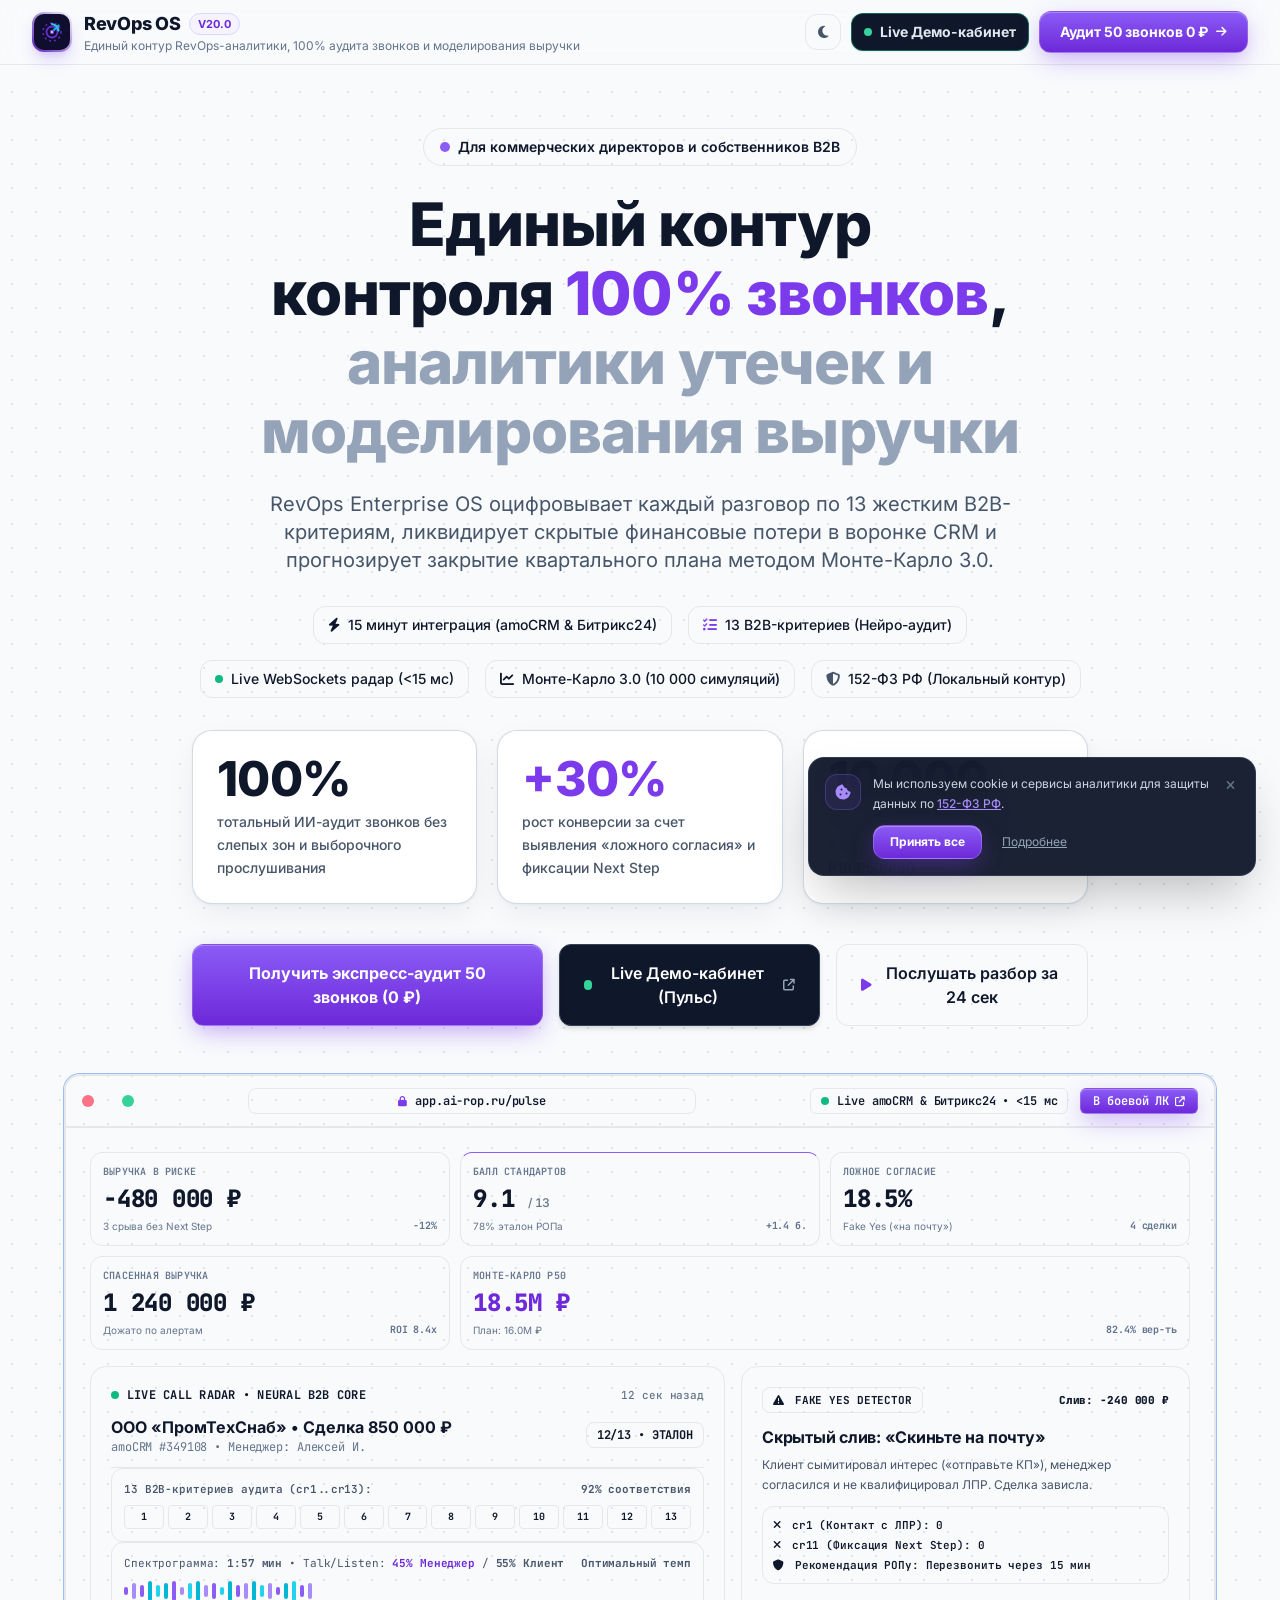
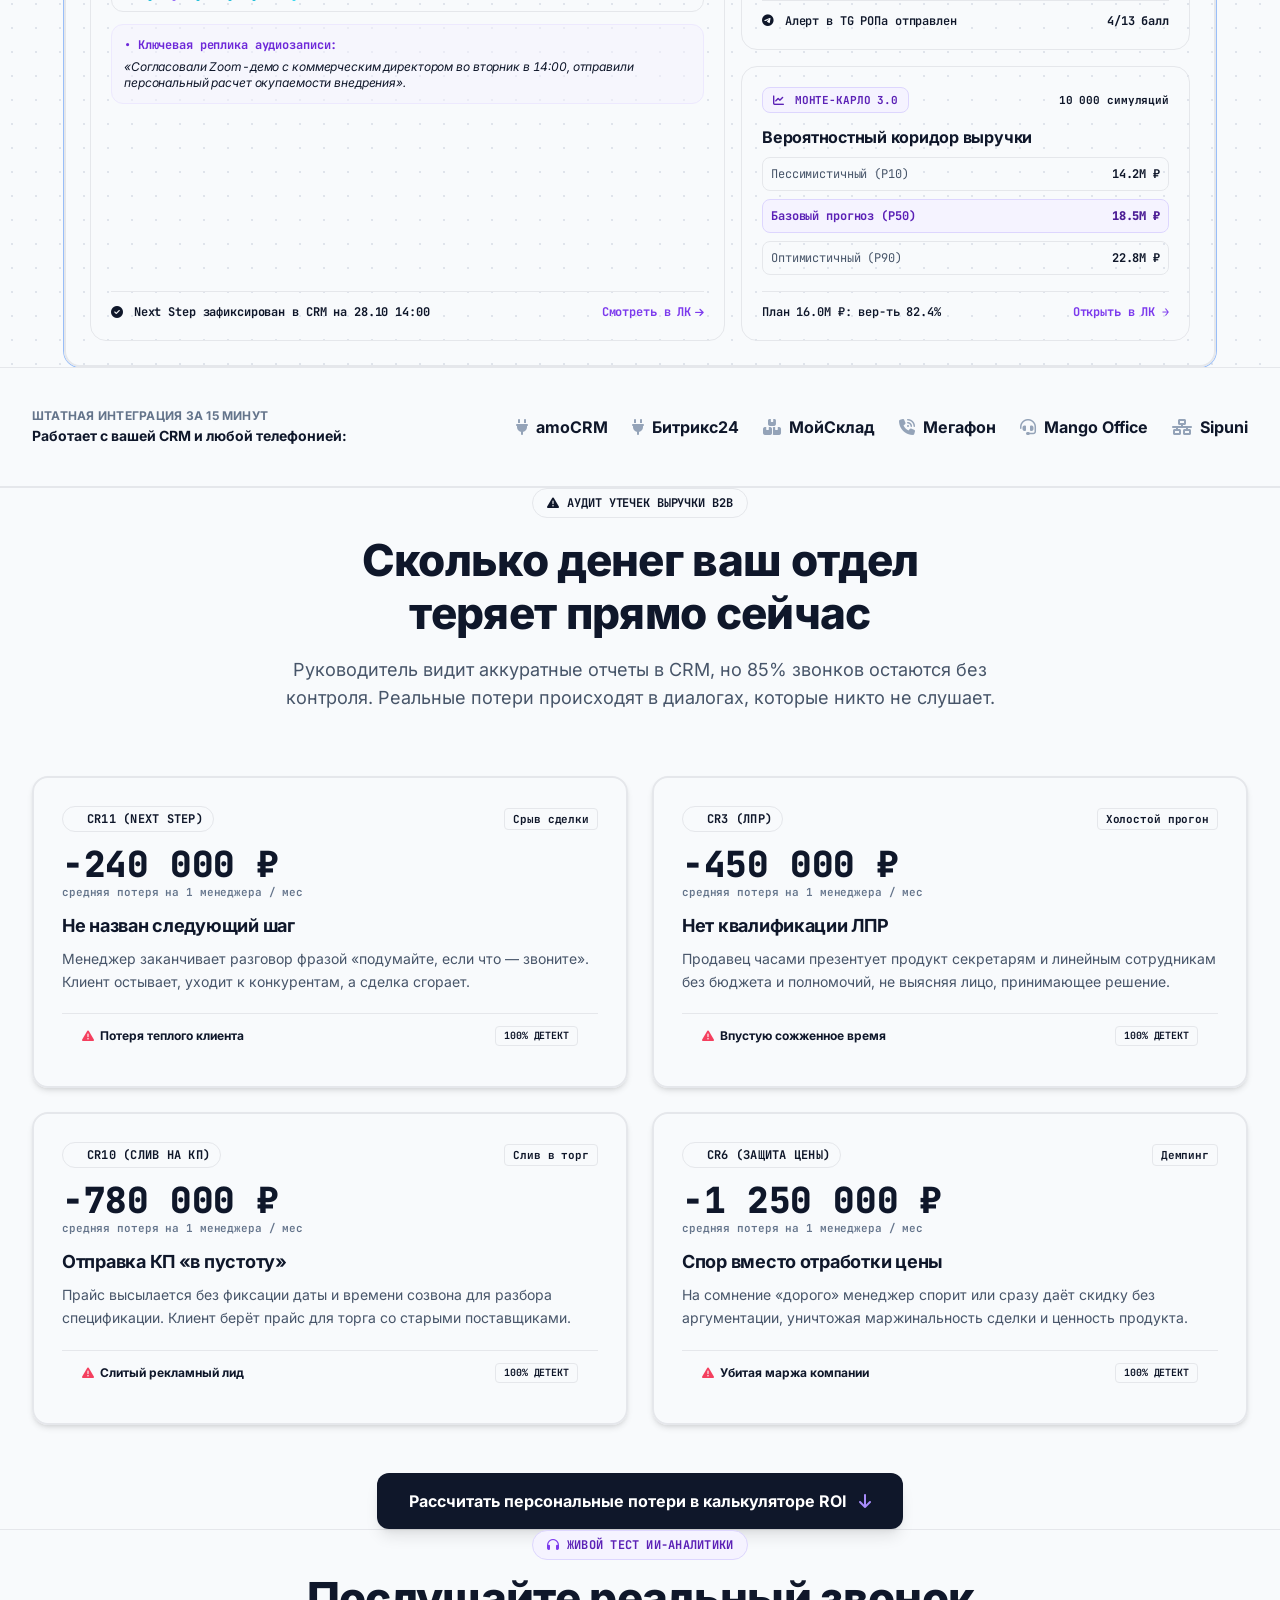
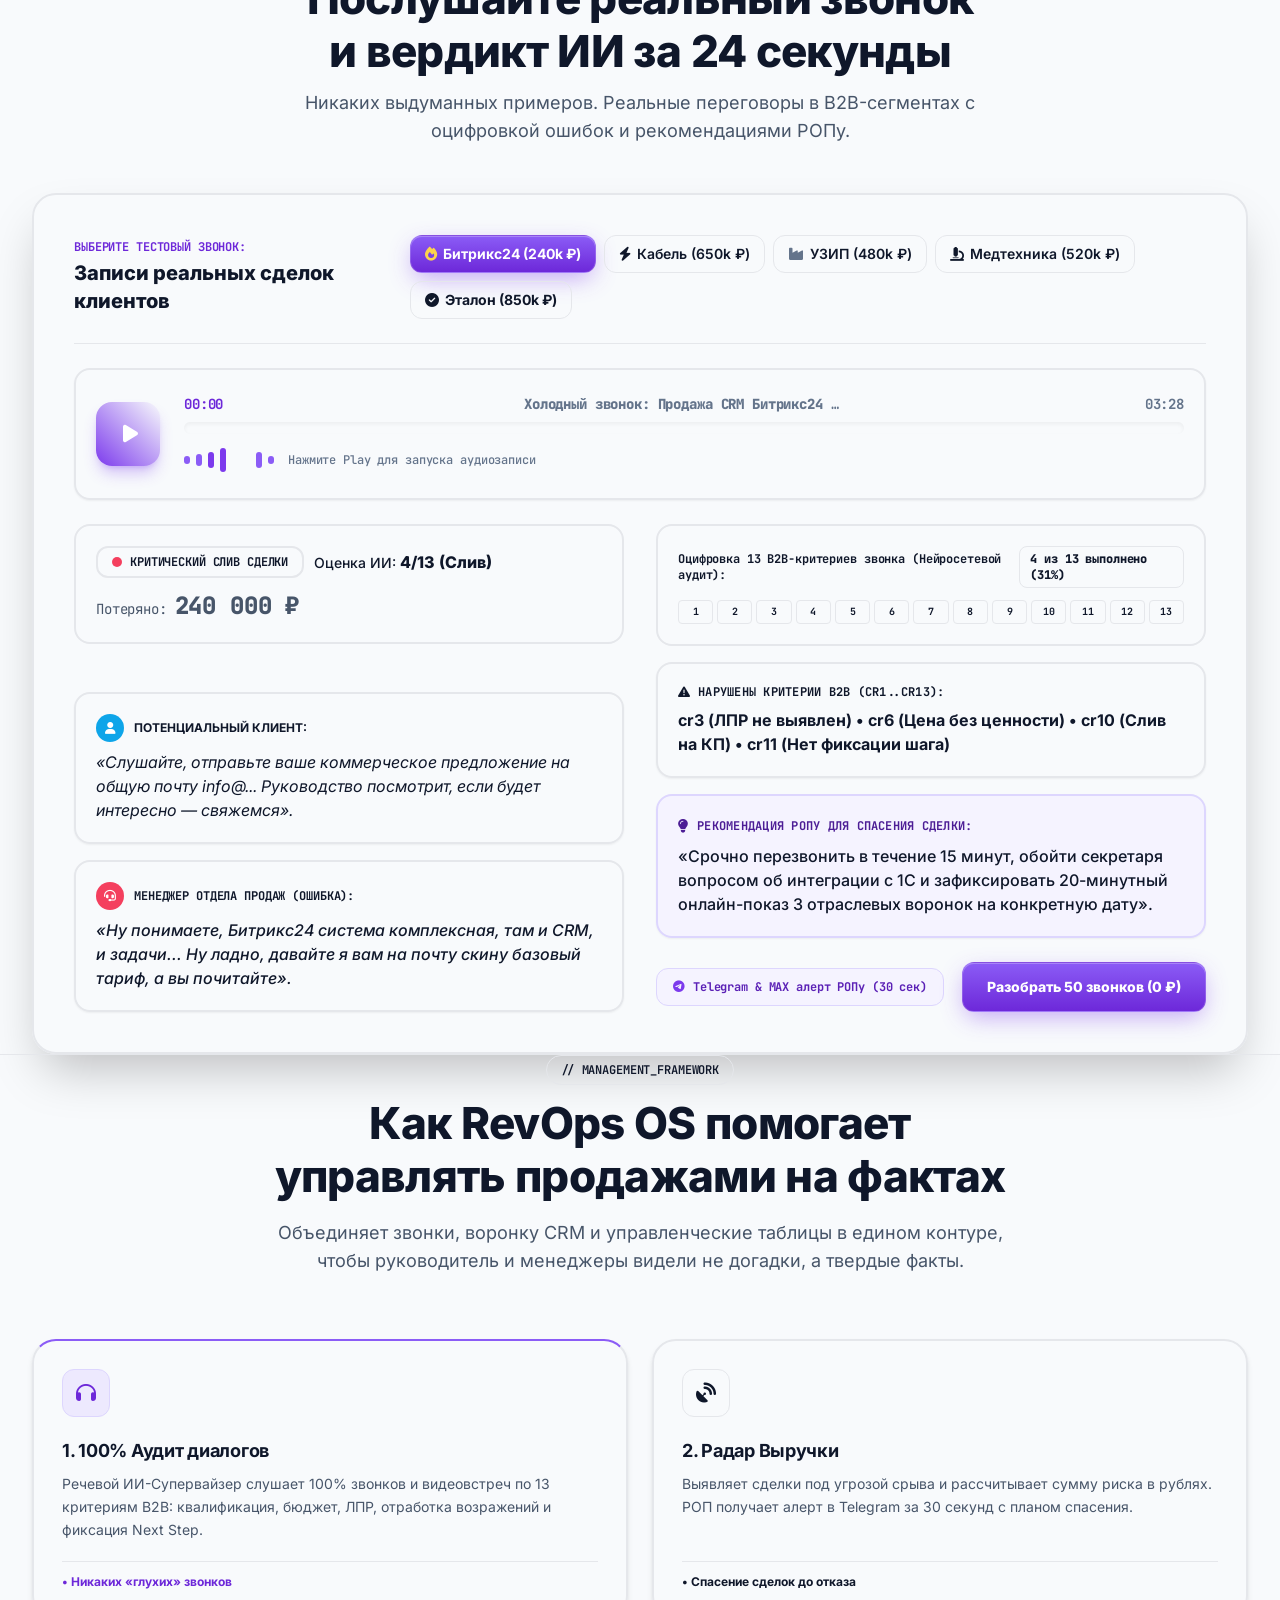
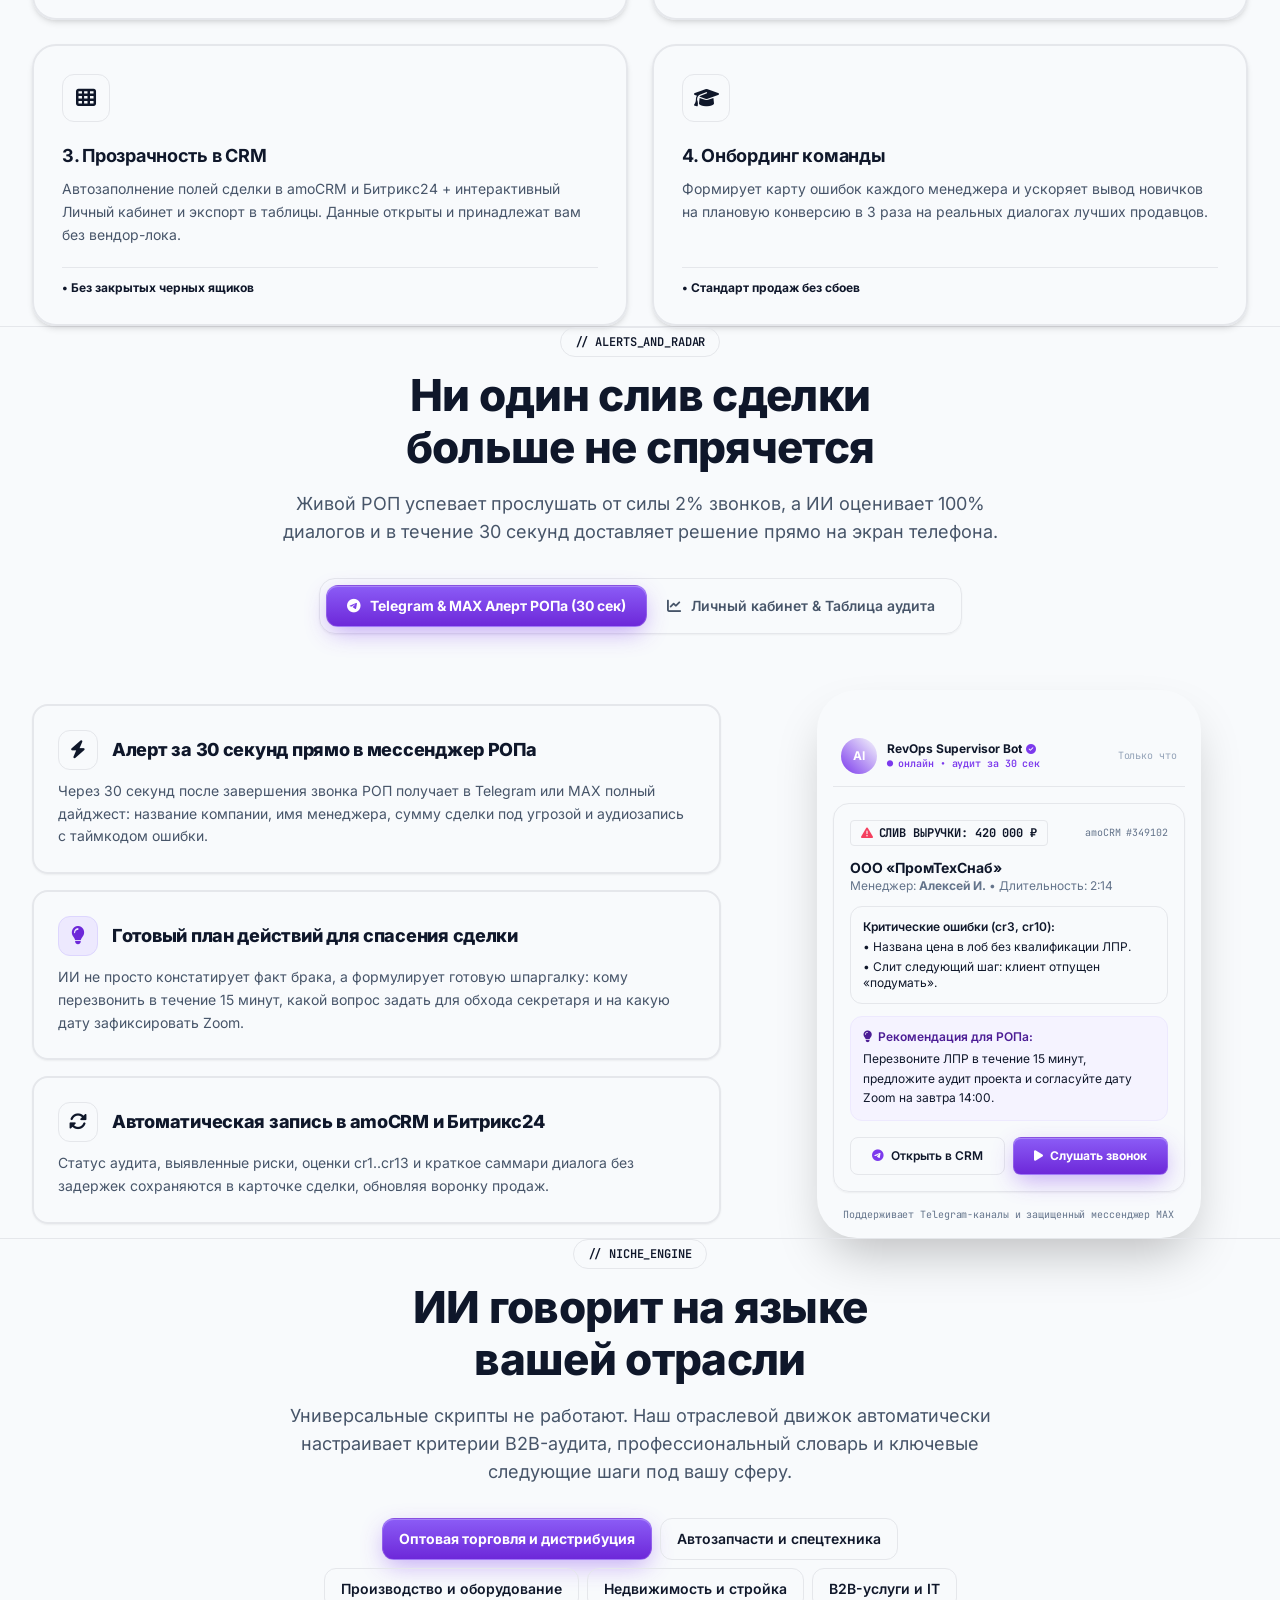
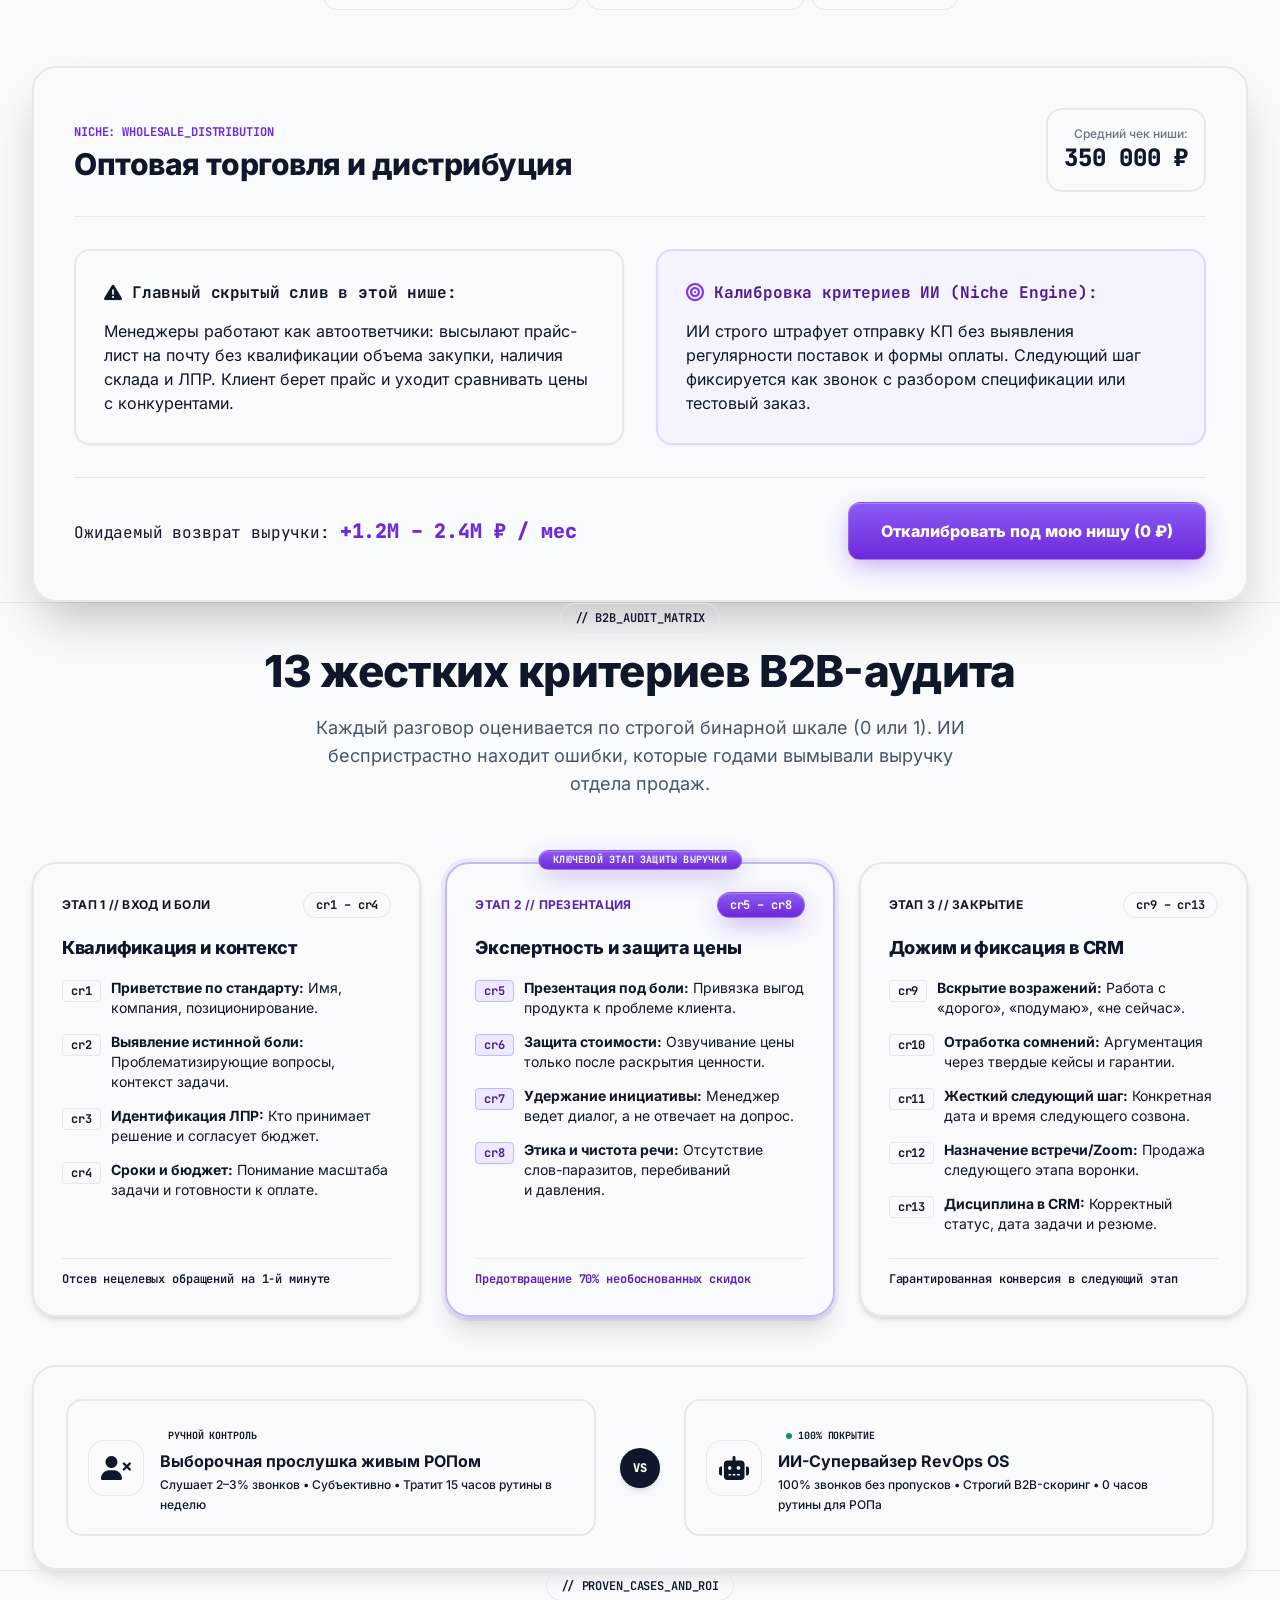
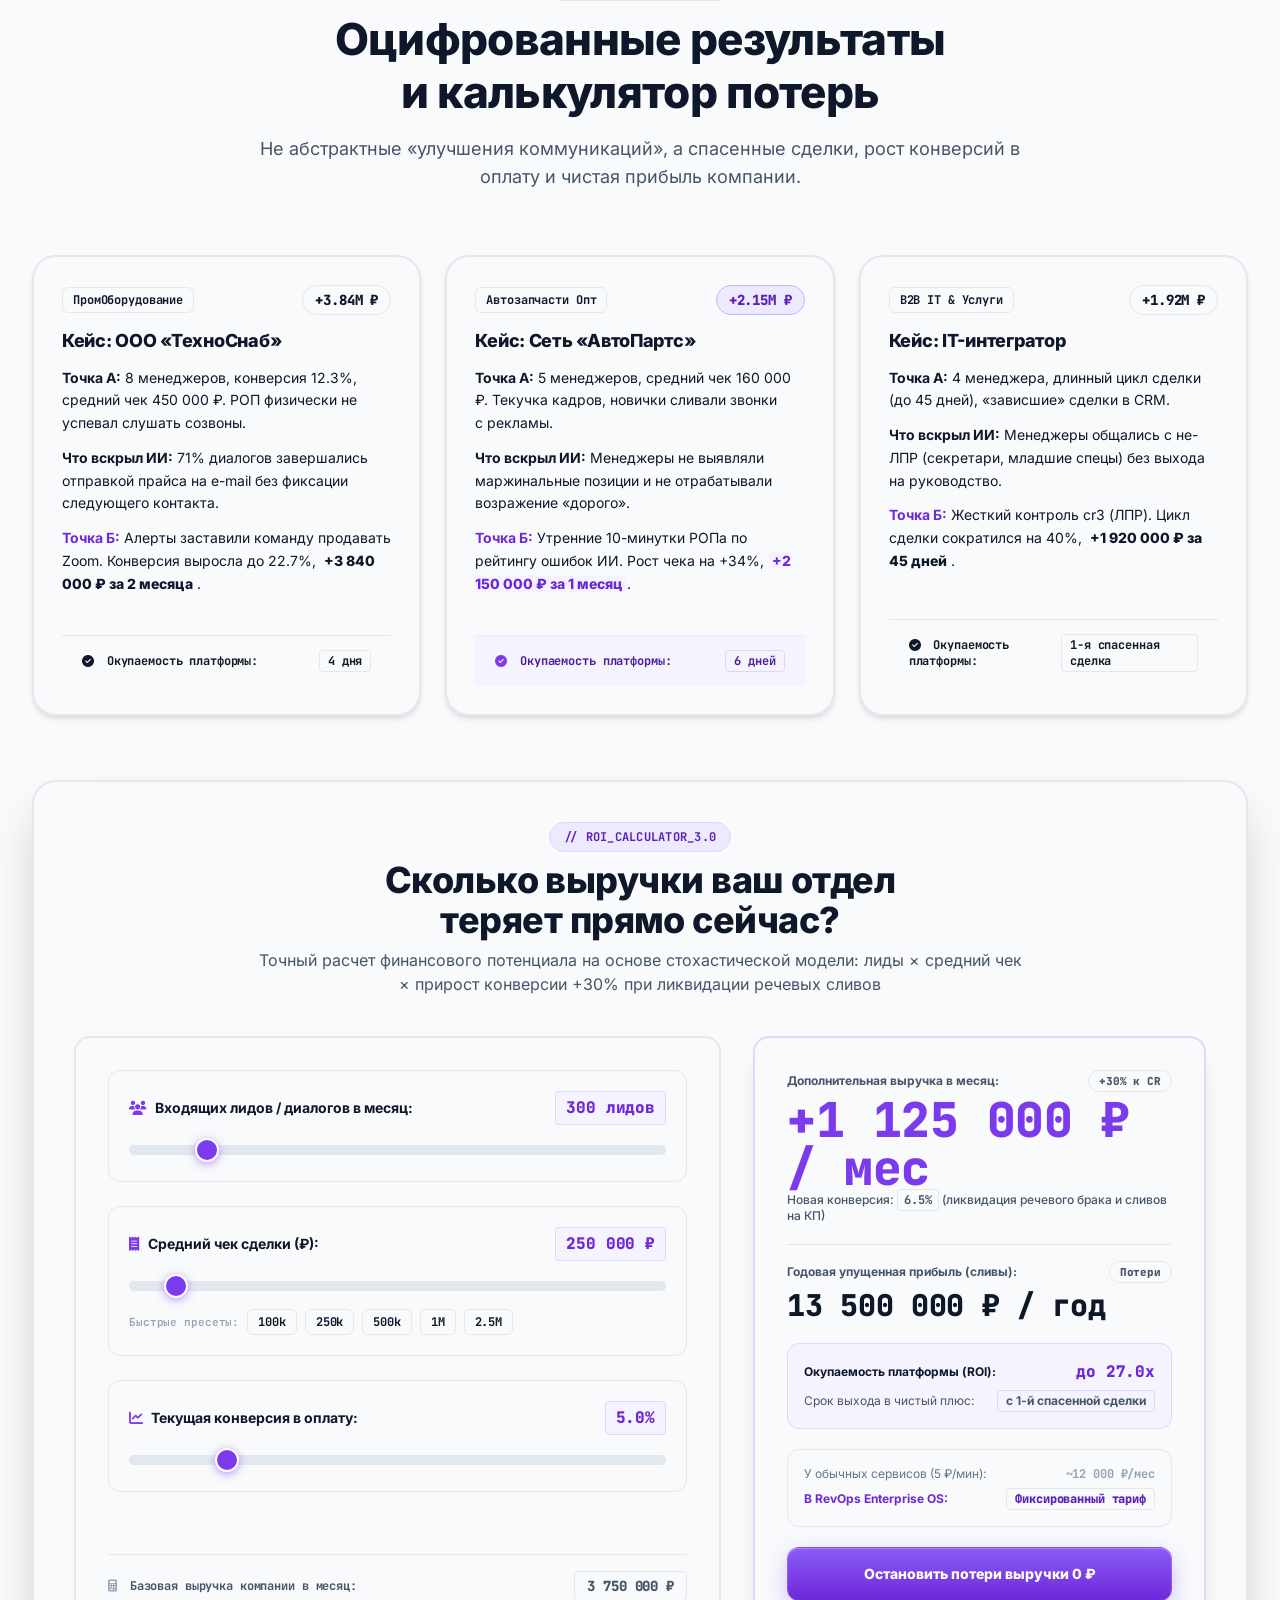
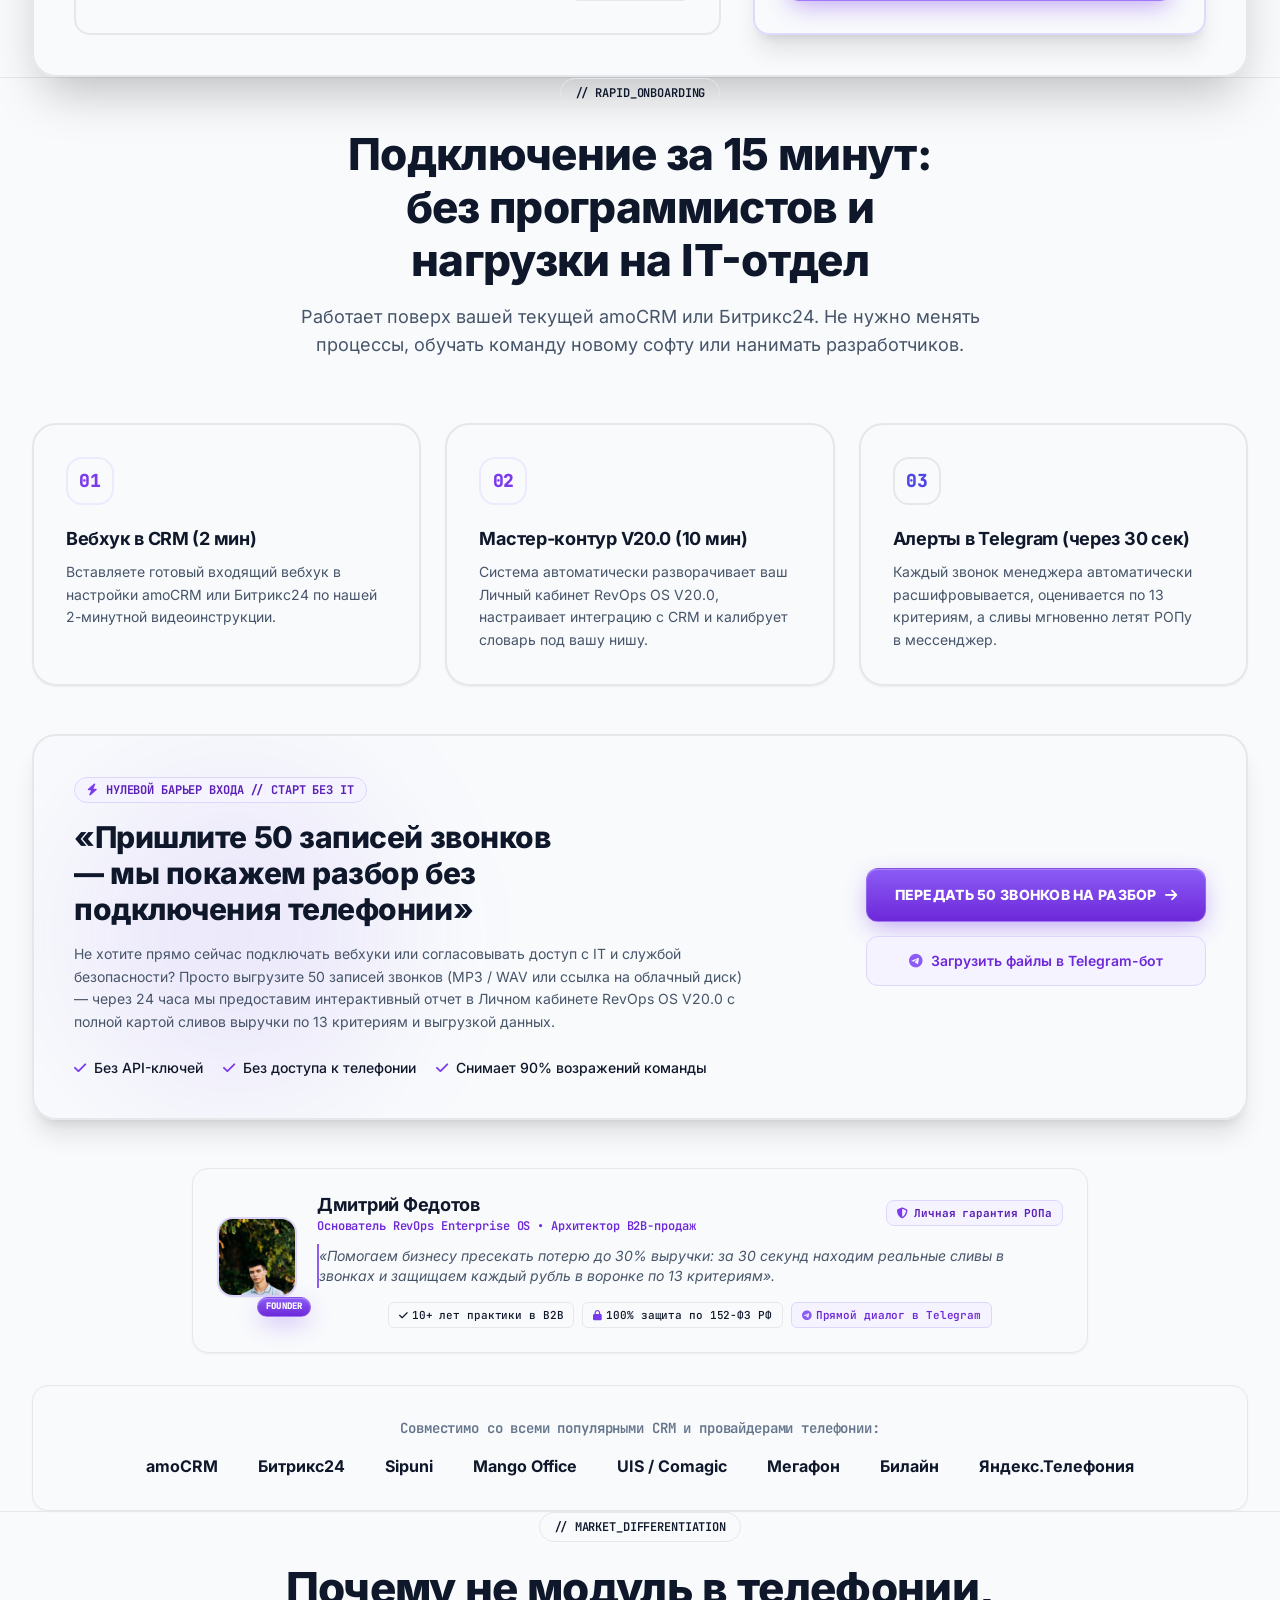
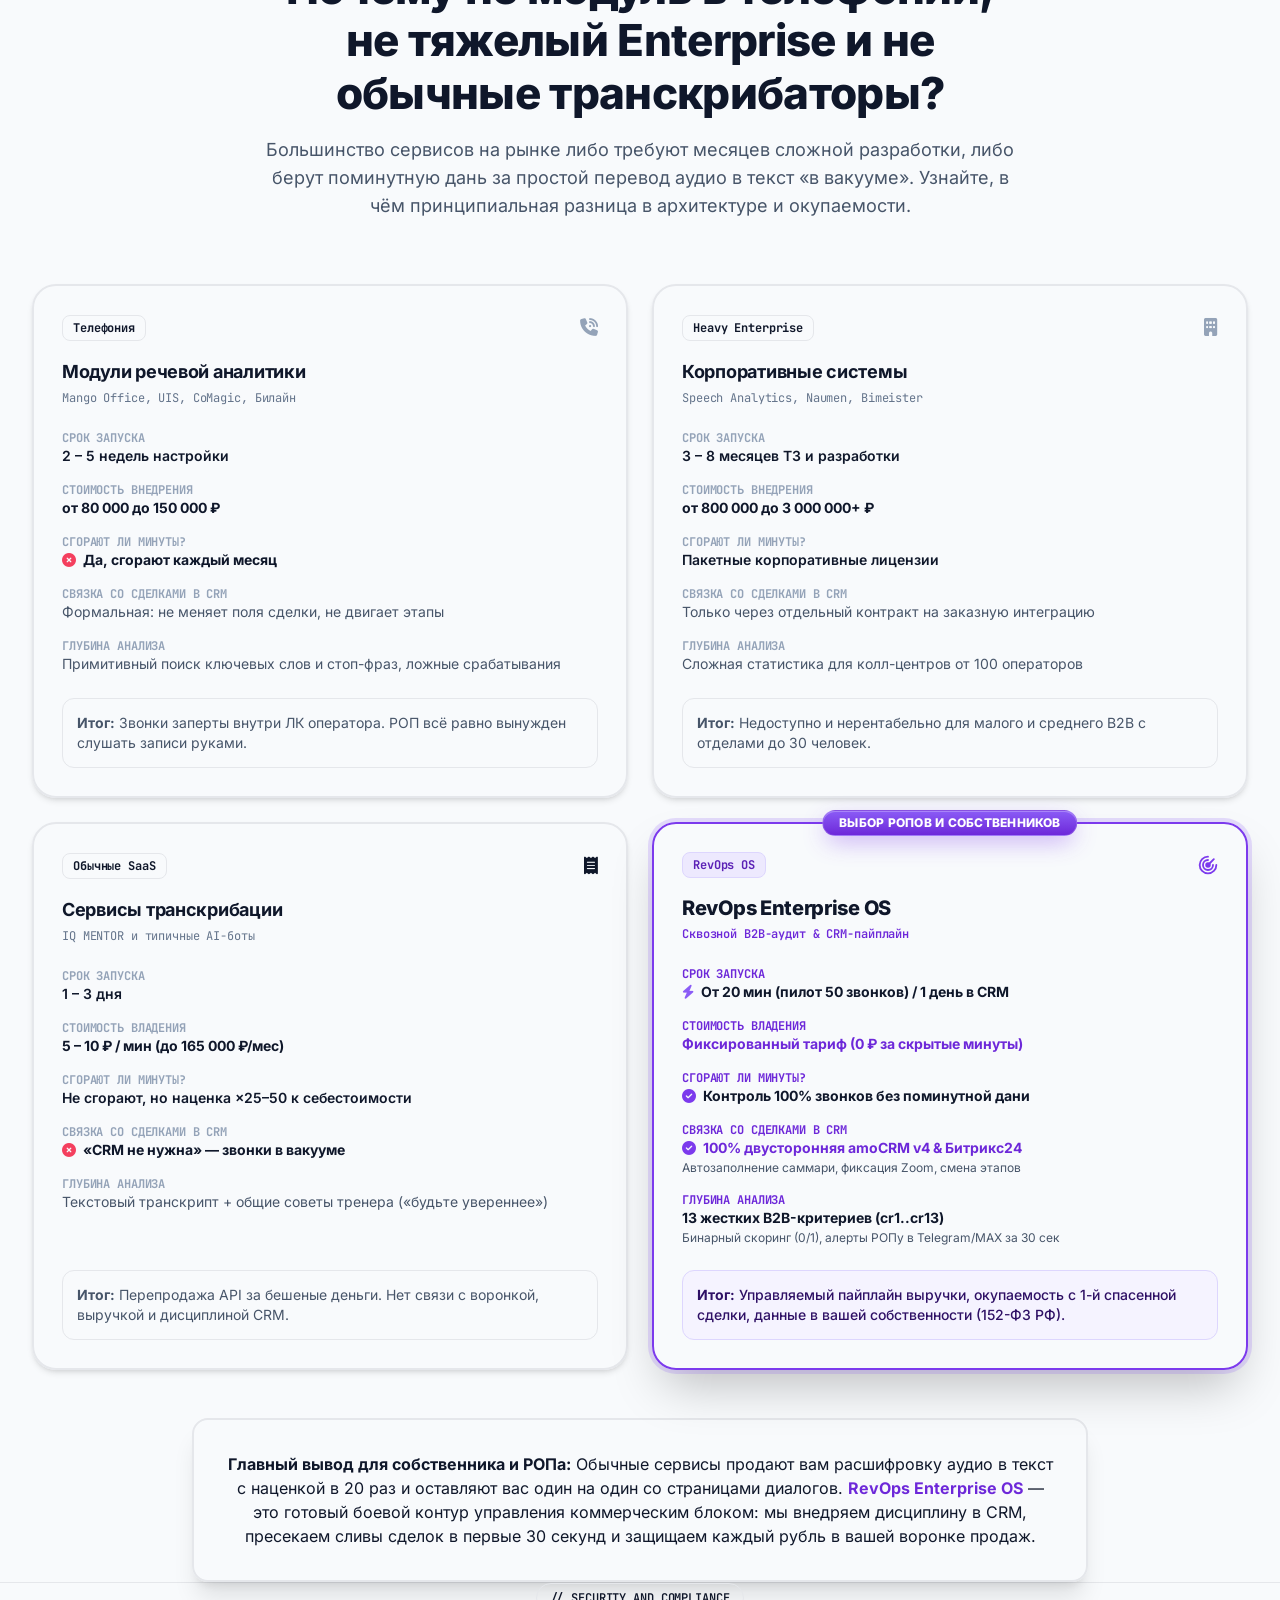
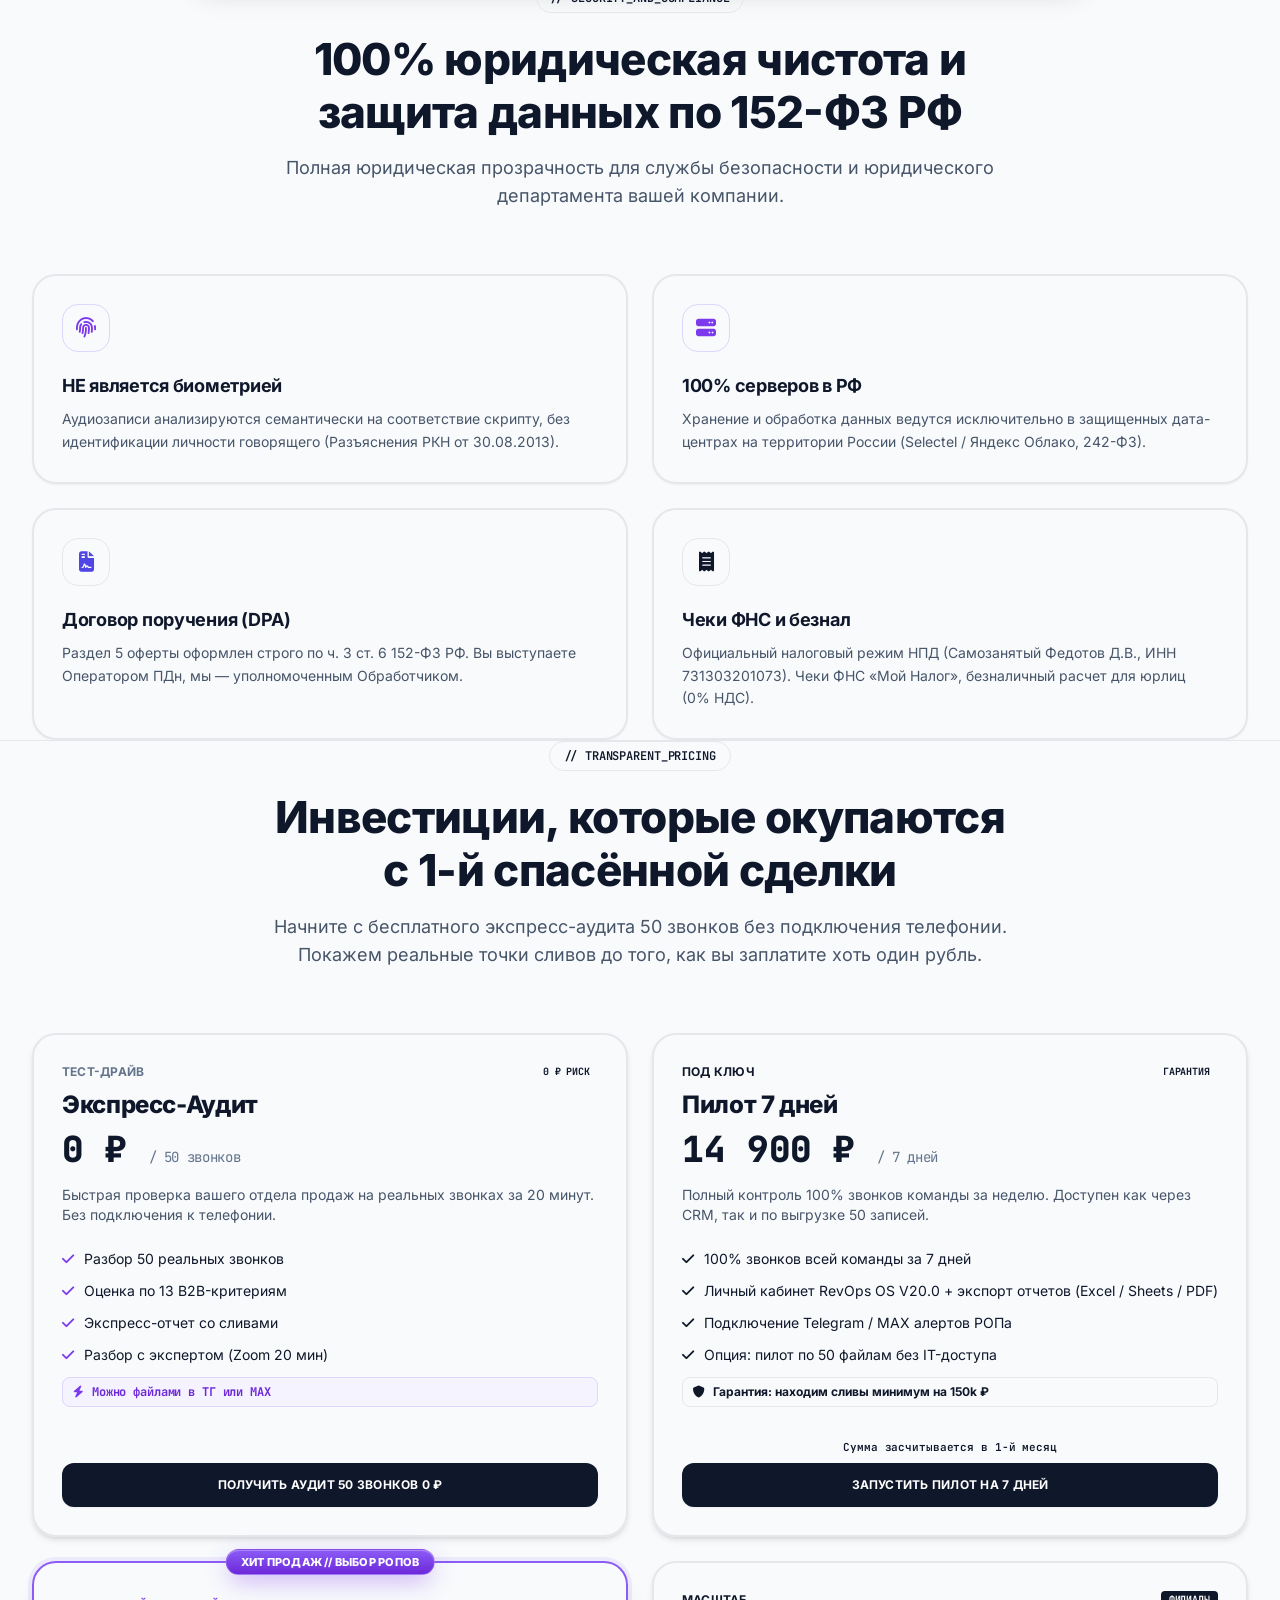
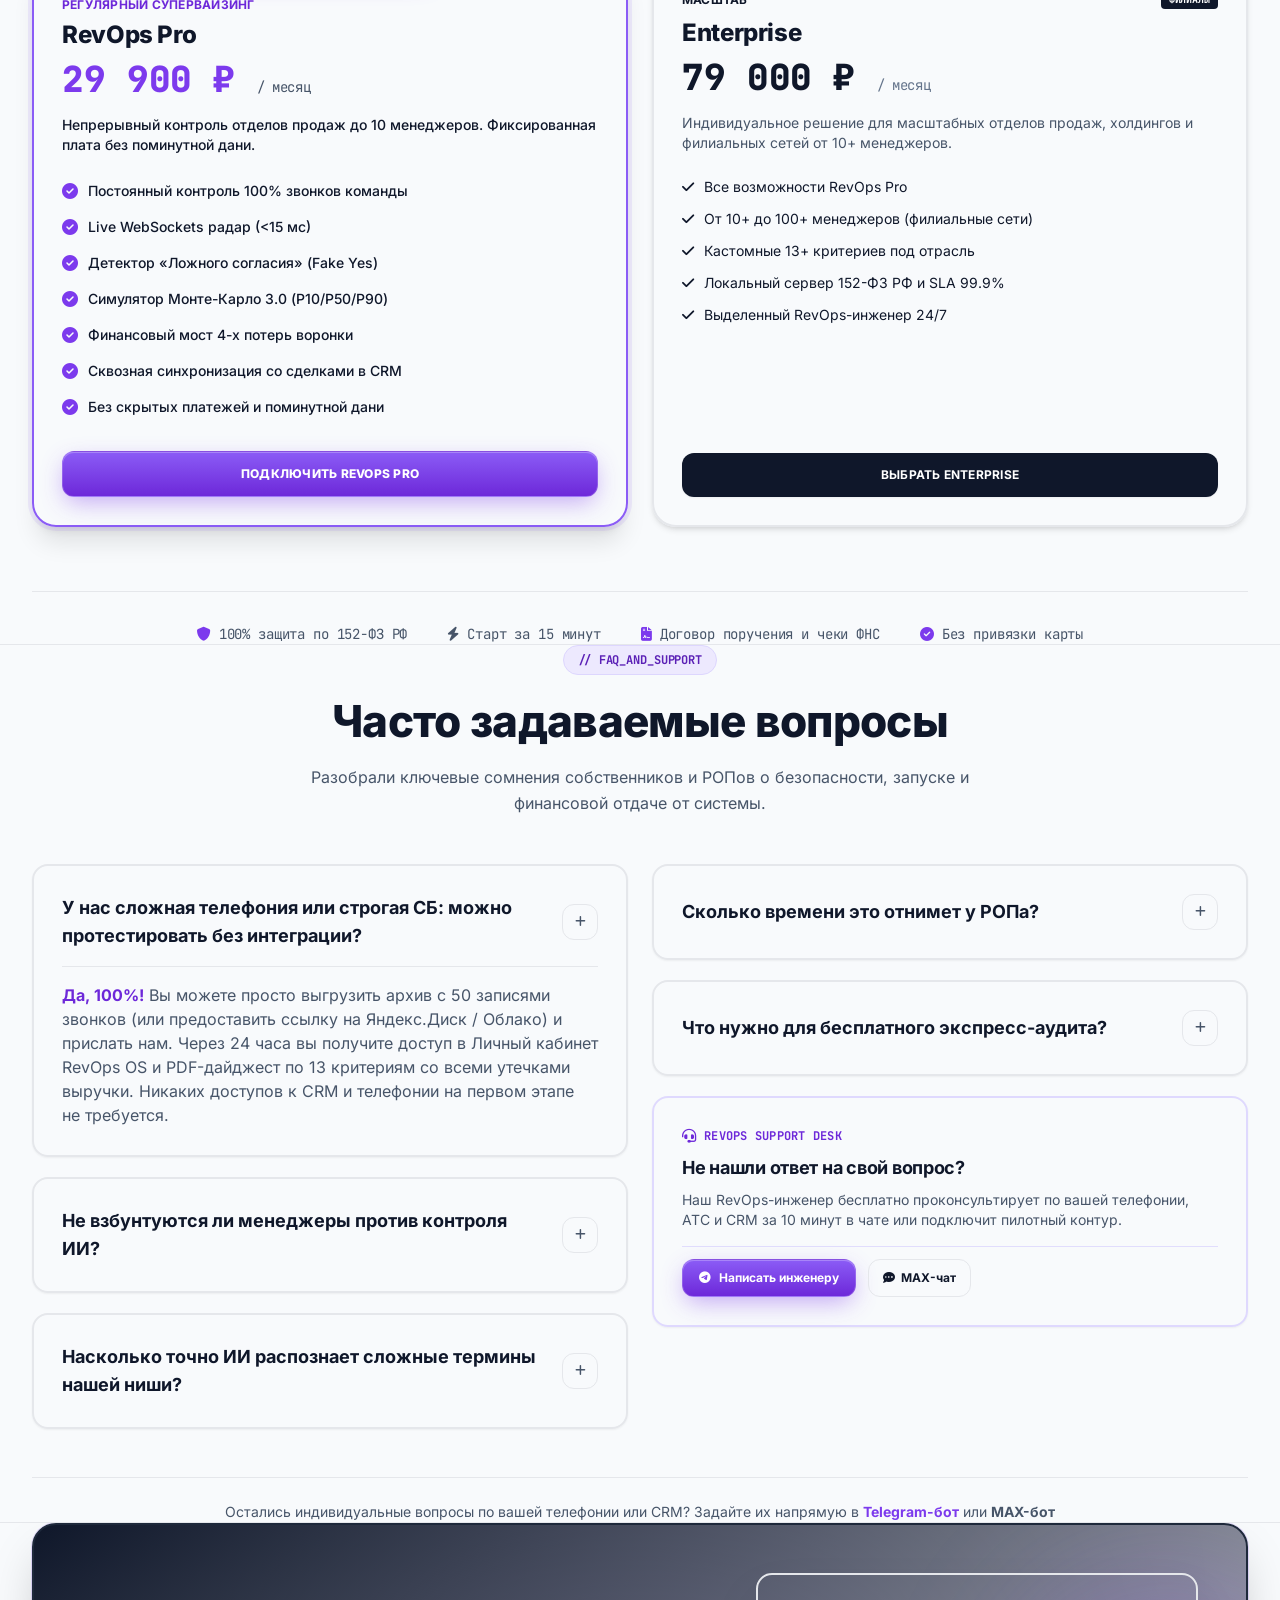
==== commit dfbdb271: "feat(landing): expand audio cockpit, alerts radar, niches, ROI calculator, and FAQ to full-width max" ====
--- a/index.html
+++ b/index.html
@@ -31,8 +31,8 @@
     <link rel="stylesheet" href="css/fonts.css">
     <link rel="stylesheet" href="css/fontawesome.min.css">
     <link rel="stylesheet" href="css/tailwind.min.css?v=20261015-violet">
-    <link rel="stylesheet" href="css/violet-palette.css?v=20261026-contrast-v23">
-    <link rel="stylesheet" href="css/dark-theme.css?v=20261026-contrast-v23">
+    <link rel="stylesheet" href="css/violet-palette.css?v=20261026-wide-v24">
+    <link rel="stylesheet" href="css/dark-theme.css?v=20261026-wide-v24">
 
     <!-- Подключение Inter Tight для 100% единства типографики с ЛК -->
     <link rel="preconnect" href="https://fonts.googleapis.com">
@@ -1118,7 +1118,7 @@
         <!-- SCREEN 3: LIVE AUDIO AUDIT (MODERN LIGHT macOS/LINEAR THEME) -->
         <!-- ======================================================== -->
         <section id="audio-demo" class="py-24 sm:py-28 lg:py-32 bg-white relative">
-            <div class="max-w-5xl mx-auto px-4 sm:px-6 lg:px-8">
+            <div class="max-w-7xl mx-auto px-4 sm:px-6 lg:px-8">
                 
                 <div class="text-center max-w-3xl mx-auto mb-12 sm:mb-16">
                     <span class="inline-flex items-center gap-2 px-3.5 py-1.5 rounded-full bg-violet-50 border border-violet-200 text-violet-800 text-xs font-mono font-bold uppercase tracking-wider mb-3 shadow-2xs">
@@ -1132,153 +1132,171 @@
                     </p>
                 </div>
 
-                <!-- Executive Audio Intelligence Studio Console (Dark Hardware Deck) -->
-                <div class="rounded-3xl bg-slate-900 text-white border-2 border-slate-800 p-6 sm:p-10 shadow-2xl relative overflow-hidden ring-1 ring-violet-500/20">
-                    <!-- Ambient glows inside deck -->
-                    <div class="absolute -top-24 -right-24 w-80 h-80 bg-violet-600/15 rounded-full blur-3xl pointer-events-none"></div>
-                    <div class="absolute -bottom-24 -left-24 w-80 h-80 bg-cyan-600/10 rounded-full blur-3xl pointer-events-none"></div>
-
+                <!-- Executive Audio Intelligence Cockpit (Light SaaS Theme matching LK) -->
+                <div class="rounded-3xl bg-white border-2 border-slate-200/90 p-6 sm:p-10 lg:p-12 shadow-2xl relative overflow-hidden">
+                    
                     <!-- Track Tabs -->
-                    <div class="relative z-10 flex flex-col sm:flex-row sm:items-center justify-between gap-4 pb-6 border-b border-slate-800">
+                    <div class="flex flex-col lg:flex-row lg:items-center justify-between gap-4 pb-6 border-b border-slate-200">
                         <div>
-                            <span class="text-xs font-mono text-violet-400 font-bold uppercase tracking-wide block mb-1">
+                            <span class="text-xs font-mono text-violet-700 font-bold uppercase tracking-wide block mb-1">
                                 Выберите тестовый звонок:
                             </span>
-                            <div class="text-white font-extrabold text-base sm:text-lg">Записи реальных сделок клиентов</div>
+                            <div class="text-slate-900 font-black text-lg sm:text-xl">Записи реальных сделок клиентов</div>
                         </div>
                         
-                        <!-- Track Selector (Standout Contrast Tabs on Dark Canvas) -->
+                        <!-- Track Selector -->
                         <div class="flex flex-wrap items-center gap-2" id="trackTabs">
-                            <button onclick="switchTrack('variant_bitrix24')" data-track="variant_bitrix24" class="track-btn active px-3.5 py-2 rounded-xl text-xs sm:text-sm font-bold bg-violet-600 text-white shadow-lg shadow-violet-600/40 ring-2 ring-violet-400 transition cursor-pointer">
+                            <button onclick="switchTrack('variant_bitrix24')" data-track="variant_bitrix24" class="track-btn active px-3.5 py-2 rounded-xl text-xs sm:text-sm font-bold bg-violet-600 text-white shadow-md transition cursor-pointer">
                                 <i class="fas fa-fire text-amber-300 mr-1.5"></i>Битрикс24 (240k ₽)
                             </button>
-                            <button onclick="switchTrack('variant_cable')" data-track="variant_cable" class="track-btn px-3.5 py-2 rounded-xl text-xs sm:text-sm font-semibold bg-slate-800 text-slate-200 hover:bg-slate-700 hover:text-white border border-slate-700 transition shadow-xs cursor-pointer">
-                                <i class="fas fa-bolt text-yellow-400 mr-1.5"></i>Кабель (650k ₽)
+                            <button onclick="switchTrack('variant_cable')" data-track="variant_cable" class="track-btn px-3.5 py-2 rounded-xl text-xs sm:text-sm font-semibold bg-slate-100 text-slate-700 hover:bg-slate-200 hover:text-slate-900 border border-slate-300 transition shadow-2xs cursor-pointer">
+                                <i class="fas fa-bolt text-amber-500 mr-1.5"></i>Кабель (650k ₽)
                             </button>
-                            <button onclick="switchTrack('variant_equip')" data-track="variant_equip" class="track-btn px-3.5 py-2 rounded-xl text-xs sm:text-sm font-semibold bg-slate-800 text-slate-200 hover:bg-slate-700 hover:text-white border border-slate-700 transition shadow-xs cursor-pointer">
-                                <i class="fas fa-industry text-slate-400 mr-1.5"></i>УЗИП (480k ₽)
+                            <button onclick="switchTrack('variant_equip')" data-track="variant_equip" class="track-btn px-3.5 py-2 rounded-xl text-xs sm:text-sm font-semibold bg-slate-100 text-slate-700 hover:bg-slate-200 hover:text-slate-900 border border-slate-300 transition shadow-2xs cursor-pointer">
+                                <i class="fas fa-industry text-slate-500 mr-1.5"></i>УЗИП (480k ₽)
                             </button>
-                            <button onclick="switchTrack('variant_parts')" data-track="variant_parts" class="track-btn px-3.5 py-2 rounded-xl text-xs sm:text-sm font-semibold bg-slate-800 text-slate-200 hover:bg-slate-700 hover:text-white border border-slate-700 transition shadow-xs cursor-pointer">
-                                <i class="fas fa-microscope text-cyan-400 mr-1.5"></i>Медтехника (520k ₽)
+                            <button onclick="switchTrack('variant_parts')" data-track="variant_parts" class="track-btn px-3.5 py-2 rounded-xl text-xs sm:text-sm font-semibold bg-slate-100 text-slate-700 hover:bg-slate-200 hover:text-slate-900 border border-slate-300 transition shadow-2xs cursor-pointer">
+                                <i class="fas fa-microscope text-cyan-600 mr-1.5"></i>Медтехника (520k ₽)
                             </button>
-                            <button onclick="switchTrack('variant_won')" data-track="variant_won" class="track-btn px-3.5 py-2 rounded-xl text-xs sm:text-sm font-bold bg-emerald-950/80 text-emerald-300 hover:bg-emerald-900 border border-emerald-500/50 transition shadow-xs cursor-pointer">
-                                <i class="fas fa-circle-check text-emerald-400 mr-1.5"></i>Эталон (850k ₽)
+                            <button onclick="switchTrack('variant_won')" data-track="variant_won" class="track-btn px-3.5 py-2 rounded-xl text-xs sm:text-sm font-bold bg-emerald-50 text-emerald-800 hover:bg-emerald-100 border border-emerald-300 transition shadow-2xs cursor-pointer">
+                                <i class="fas fa-circle-check text-emerald-600 mr-1.5"></i>Эталон (850k ₽)
                             </button>
                         </div>
                     </div>
 
-                    <!-- Player Controller (Dark Deck Player) -->
-                    <div class="relative z-10 py-6 my-2 px-5 sm:px-7 rounded-2xl bg-slate-950/90 border border-slate-800 shadow-xl flex flex-col sm:flex-row items-center gap-6">
+                    <!-- Player Controller -->
+                    <div class="py-6 my-6 px-5 sm:px-8 rounded-2xl bg-slate-50 border-2 border-slate-200/90 shadow-sm flex flex-col sm:flex-row items-center gap-6">
                         <audio id="demoAudio" src="audio/cold-call-bitrix24.mp3" preload="metadata"></audio>
                         
-                        <button id="playBtn" onclick="togglePlay()" class="w-16 h-16 rounded-2xl bg-gradient-to-tr from-violet-600 to-indigo-500 hover:from-violet-500 hover:to-indigo-400 text-white flex items-center justify-center shrink-0 shadow-lg shadow-violet-600/50 hover:scale-105 active:scale-95 transition cursor-pointer" title="Воспроизвести запись">
+                        <button id="playBtn" onclick="togglePlay()" class="w-16 h-16 rounded-2xl bg-gradient-to-tr from-violet-600 to-indigo-600 hover:from-violet-500 hover:to-indigo-500 text-white flex items-center justify-center shrink-0 shadow-lg shadow-violet-600/30 hover:scale-105 active:scale-95 transition cursor-pointer" title="Воспроизвести запись">
                             <i id="playIcon" class="fas fa-play text-xl ml-1"></i>
                         </button>
 
                         <div class="w-full">
-                            <div class="flex items-center justify-between text-xs sm:text-sm text-slate-400 font-mono mb-2">
-                                <span id="currentTime" class="font-bold text-violet-400">00:00</span>
-                                <span class="text-white font-extrabold truncate max-w-xs sm:max-w-md" id="trackTitle">Холодный звонок: Продажа CRM Битрикс24 • Сделка на 240 000 ₽</span>
+                            <div class="flex items-center justify-between text-xs sm:text-sm text-slate-500 font-mono mb-2">
+                                <span id="currentTime" class="font-bold text-violet-700">00:00</span>
+                                <span class="text-slate-900 font-black truncate max-w-xs sm:max-w-lg" id="trackTitle">Холодный звонок: Продажа CRM Битрикс24 • Сделка на 240 000 ₽</span>
                                 <span id="totalDuration" class="font-bold text-slate-500">00:00</span>
                             </div>
 
                             <!-- Progress Track -->
-                            <div id="progressContainer" class="w-full h-3 bg-slate-800 rounded-full overflow-hidden cursor-pointer relative shadow-inner">
-                                <div id="progressBar" class="h-full bg-gradient-to-r from-violet-500 to-cyan-400 rounded-full w-0 transition-all duration-100"></div>
+                            <div id="progressContainer" class="w-full h-3 bg-slate-200 rounded-full overflow-hidden cursor-pointer relative shadow-inner">
+                                <div id="progressBar" class="h-full bg-gradient-to-r from-violet-600 to-indigo-600 rounded-full w-0 transition-all duration-100"></div>
                             </div>
 
                             <!-- Animated Waveform -->
                             <div class="flex items-center gap-1.5 mt-3 h-7">
-                                <div class="wave-bar w-1.5 bg-violet-400 rounded-full h-2"></div>
-                                <div class="wave-bar w-1.5 bg-violet-400 rounded-full h-3"></div>
+                                <div class="wave-bar w-1.5 bg-violet-500 rounded-full h-2"></div>
+                                <div class="wave-bar w-1.5 bg-violet-500 rounded-full h-3"></div>
+                                <div class="wave-bar w-1.5 bg-violet-600 rounded-full h-4"></div>
+                                <div class="wave-bar w-1.5 bg-violet-600 rounded-full h-6"></div>
+                                <div class="wave-bar w-1.5 bg-indigo-500 rounded-full h-5"></div>
+                                <div class="wave-bar w-1.5 bg-indigo-500 rounded-full h-3"></div>
                                 <div class="wave-bar w-1.5 bg-violet-500 rounded-full h-4"></div>
-                                <div class="wave-bar w-1.5 bg-violet-400 rounded-full h-6"></div>
-                                <div class="wave-bar w-1.5 bg-cyan-400 rounded-full h-5"></div>
-                                <div class="wave-bar w-1.5 bg-cyan-400 rounded-full h-3"></div>
-                                <div class="wave-bar w-1.5 bg-violet-400 rounded-full h-4"></div>
-                                <div class="wave-bar w-1.5 bg-violet-400 rounded-full h-2"></div>
-                                <span class="text-xs text-slate-400 font-medium ml-2 font-mono">Нажмите Play для запуска аудиозаписи</span>
-                            </div>
-                        </div>
-                    </div>
-
-                    <!-- Realtime AI Verdict Card (Dark Glass Architecture) -->
-                    <div class="relative z-10 p-6 sm:p-7 rounded-2xl bg-slate-950/70 border border-slate-800 shadow-md mt-4 text-left">
-                        <div class="flex flex-col sm:flex-row sm:items-center justify-between gap-3 pb-5 mb-5 border-b border-slate-800">
-                            <div class="flex items-center gap-2.5">
-                                <span id="verdictBadge" class="px-3.5 py-1.5 rounded-xl bg-rose-950/80 text-rose-300 font-mono font-bold text-xs border border-rose-500/50 flex items-center gap-2 shadow-2xs">
-                                    <span class="w-2.5 h-2.5 rounded-full bg-rose-500 animate-pulse"></span>
-                                    <span>КРИТИЧЕСКИЙ СЛИВ СДЕЛКИ</span>
-                                </span>
-                                <span class="text-sm text-slate-300 font-medium">Оценка ИИ: <strong id="verdictScore" class="text-rose-400 font-black text-base">4/13 (Слив)</strong></span>
-                            </div>
-                            <div class="text-sm text-slate-300 font-mono">
-                                Потерянная выручка: <span id="verdictLoss" class="text-xl sm:text-2xl text-rose-400 font-black">240 000 ₽</span>
-                            </div>
-                        </div>
-
-                        <!-- 13 Criteria Live Audit Bar -->
-                        <div class="mb-5 p-4 rounded-xl bg-slate-900 border border-slate-800">
-                            <div class="flex items-center justify-between text-xs font-mono text-slate-300 mb-2.5">
-                                <span class="font-bold">Оцифровка 13 B2B-критериев звонка (Нейросетевой аудит):</span>
-                                <span id="demoCrSummary" class="text-white font-extrabold bg-slate-800 px-2 py-0.5 rounded border border-slate-700">4 из 13 выполнено</span>
-                            </div>
-                            <div id="demoCrDots" class="grid-cols-13 gap-1 sm:gap-1.5 text-center">
-                                <!-- Populated dynamically by switchTrack -->
-                            </div>
-                        </div>
-
-                        <!-- Live Transcript Speech Bubbles (High Contrast Visual Dialogue) -->
-                        <div class="space-y-3.5 text-sm font-sans mb-5">
-                            <div class="p-4 sm:p-5 rounded-2xl bg-slate-900 border border-sky-500/30 text-left shadow-2xs">
-                                <div class="flex items-center gap-2 mb-1.5">
-                                    <div class="w-6 h-6 rounded-full bg-sky-500 text-slate-950 flex items-center justify-center text-[10px] font-bold">
-                                        <i class="fas fa-user"></i>
+                                <div class="wave-bar w-1.5 bg-violet-500 rounded-full h-2"></div>
+                                <span class="text-xs text-slate-500 font-medium ml-2 font-mono">Нажмите Play для запуска аудиозаписи</span>
+                            </div>
+                        </div>
+                    </div>
+
+                    <!-- Core Intelligence Grid: Balanced 2-Column Desktop Architecture -->
+                    <div class="grid grid-cols-1 lg:grid-cols-12 gap-8 items-stretch">
+                        
+                        <!-- Left Column: Verdict & Speech Dialogue -->
+                        <div class="lg:col-span-6 flex flex-col justify-between space-y-4">
+                            
+                            <!-- Score & Loss Header Card -->
+                            <div class="p-5 rounded-2xl bg-slate-50 border-2 border-slate-200/90 flex flex-wrap items-center justify-between gap-3 shadow-2xs">
+                                <div class="flex items-center gap-2.5">
+                                    <span id="verdictBadge" class="px-3.5 py-1.5 rounded-xl bg-rose-50 text-rose-800 font-mono font-bold text-xs border-2 border-rose-300 flex items-center gap-2 shadow-2xs">
+                                        <span class="w-2.5 h-2.5 rounded-full bg-rose-500 animate-pulse"></span>
+                                        <span>КРИТИЧЕСКИЙ СЛИВ СДЕЛКИ</span>
+                                    </span>
+                                    <span class="text-sm text-slate-700 font-medium">Оценка ИИ: <strong id="verdictScore" class="text-rose-600 font-black text-base">4/13 (Слив)</strong></span>
+                                </div>
+                                <div class="text-sm text-slate-600 font-mono">
+                                    Потеряно: <span id="verdictLoss" class="text-xl sm:text-2xl text-rose-600 font-black">240 000 ₽</span>
+                                </div>
+                            </div>
+
+                            <!-- Live Transcript Speech Bubbles -->
+                            <div class="space-y-4">
+                                <div class="p-5 rounded-2xl bg-sky-50/70 border-2 border-sky-200 shadow-sm text-left">
+                                    <div class="flex items-center gap-2.5 mb-2">
+                                        <div class="w-7 h-7 rounded-full bg-sky-500 text-white flex items-center justify-center text-xs font-bold shadow-2xs">
+                                            <i class="fas fa-user"></i>
+                                        </div>
+                                        <span class="text-xs font-bold text-sky-800 uppercase tracking-wide">Потенциальный клиент:</span>
                                     </div>
-                                    <span class="text-xs font-bold text-sky-400 uppercase tracking-wide">Потенциальный клиент:</span>
-                                </div>
-                                <p id="clientText" class="text-slate-200 italic leading-relaxed pl-8">
-                                    «Слушайте, отправьте ваше коммерческое предложение на общую почту info@... Руководство посмотрит, если будет интересно — свяжемся».
+                                    <p id="clientText" class="text-slate-800 italic leading-relaxed text-sm sm:text-base pl-9">
+                                        «Слушайте, отправьте ваше коммерческое предложение на общую почту info@... Руководство посмотрит, если будет интересно — свяжемся».
+                                    </p>
+                                </div>
+
+                                <div class="p-5 rounded-2xl bg-rose-50/70 border-2 border-rose-200 shadow-sm text-left">
+                                    <div class="flex items-center gap-2.5 mb-2">
+                                        <div class="w-7 h-7 rounded-full bg-rose-500 text-white flex items-center justify-center text-xs font-bold shadow-2xs">
+                                            <i class="fas fa-headset"></i>
+                                        </div>
+                                        <span class="text-xs font-mono font-bold text-rose-800 uppercase tracking-wide">Менеджер отдела продаж (Ошибка):</span>
+                                    </div>
+                                    <p id="managerText" class="text-slate-900 font-medium italic leading-relaxed text-sm sm:text-base pl-9">
+                                        «Ну понимаете, Битрикс24 система комплексная, там и CRM, и задачи... Ну ладно, давайте я вам на почту скину базовый тариф, а вы почитайте».
+                                    </p>
+                                </div>
+                            </div>
+
+                        </div>
+
+                        <!-- Right Column: 13 Criteria Matrix, Broken Criteria, and Recommendation -->
+                        <div class="lg:col-span-6 flex flex-col justify-between space-y-4">
+                            
+                            <!-- 13 Criteria Matrix Box -->
+                            <div class="p-5 rounded-2xl bg-slate-50 border-2 border-slate-200/90 shadow-2xs">
+                                <div class="flex items-center justify-between text-xs font-mono text-slate-700 mb-3">
+                                    <span class="font-bold">Оцифровка 13 B2B-критериев звонка (Нейросетевой аудит):</span>
+                                    <span id="demoCrSummary" class="text-slate-900 font-extrabold bg-white px-2.5 py-1 rounded-lg border border-slate-300 shadow-2xs">4 из 13 выполнено</span>
+                                </div>
+                                <div id="demoCrDots" class="grid grid-cols-13 gap-1 sm:gap-1.5 text-center">
+                                    <!-- Populated dynamically by switchTrack -->
+                                </div>
+                            </div>
+
+                            <!-- Broken Criteria Box -->
+                            <div class="p-5 rounded-2xl bg-rose-50/80 border-2 border-rose-200 shadow-sm text-left space-y-2">
+                                <div class="flex items-center gap-2 text-rose-800 font-bold text-xs uppercase tracking-wider font-mono">
+                                    <i class="fas fa-triangle-exclamation text-rose-600"></i>
+                                    <span>Нарушены критерии B2B (cr1..cr13):</span>
+                                </div>
+                                <div id="brokenCriteria" class="text-rose-900 font-bold text-sm sm:text-base leading-relaxed">
+                                    cr3 (ЛПР не выявлен) • cr6 (Цена без ценности) • cr10 (Слив на КП) • cr11 (Нет фиксации шага)
+                                </div>
+                            </div>
+
+                            <!-- Recommendation Box -->
+                            <div class="p-5 rounded-2xl bg-violet-50/90 border-2 border-violet-200 shadow-sm text-left space-y-2">
+                                <div class="flex items-center gap-2 text-violet-900 font-bold text-xs uppercase tracking-wider font-mono">
+                                    <i class="fas fa-lightbulb text-amber-500 text-sm"></i>
+                                    <span>Рекомендация РОПу для спасения сделки:</span>
+                                </div>
+                                <p id="aiAdvice" class="text-slate-800 font-medium text-sm sm:text-base leading-relaxed">
+                                    «Срочно перезвонить в течение 15 минут, обойти секретаря вопросом об интеграции с 1С и зафиксировать 20-минутный онлайн-показ 3 отраслевых воронок на конкретную дату».
                                 </p>
                             </div>
-                            <div class="p-4 sm:p-5 rounded-2xl bg-rose-950/30 border border-rose-500/40 text-left shadow-2xs">
-                                <div class="flex items-center gap-2 mb-1.5">
-                                    <div class="w-6 h-6 rounded-full bg-rose-500 text-white flex items-center justify-center text-[10px] font-bold">
-                                        <i class="fas fa-headset"></i>
-                                    </div>
-                                    <span class="text-xs font-mono font-bold text-rose-300 uppercase tracking-wide">Менеджер отдела продаж (Ошибка):</span>
-                                </div>
-                                <p id="managerText" class="text-rose-100 font-medium italic leading-relaxed pl-8">
-                                    «Ну понимаете, Битрикс24 система комплексная, там и CRM, и задачи... Ну ладно, давайте я вам на почту скину базовый тариф, а вы почитайте».
-                                </p>
-                            </div>
-                        </div>
-
-                        <!-- Mistakes & Recommendation -->
-                        <div class="pt-5 border-t border-slate-800 flex flex-col md:flex-row items-start md:items-center justify-between gap-5 text-sm">
-                            <div class="space-y-2.5 max-w-2xl">
-                                <div class="text-slate-300">
-                                    <strong class="text-white font-bold">Нарушены критерии B2B (cr1..cr13):</strong> 
-                                    <span id="brokenCriteria" class="text-rose-400 font-mono font-black ml-1">cr3 (ЛПР не выявлен) • cr6 (Цена без ценности) • cr10 (Слив на КП) • cr11 (Нет фиксации шага)</span>
-                                </div>
-                                <div class="p-4 rounded-xl bg-violet-950/60 border border-violet-500/40 text-slate-200 text-xs sm:text-sm">
-                                    <div class="flex items-center gap-1.5 text-violet-300 font-bold mb-1">
-                                        <i class="fas fa-lightbulb text-amber-400"></i>
-                                        <span>Рекомендация РОПу для спасения сделки:</span>
-                                    </div>
-                                    <span id="aiAdvice" class="text-slate-300 leading-relaxed font-medium">«Срочно перезвонить в течение 15 минут, обойти секретаря вопросом об интеграции с 1С и зафиксировать 20-минутный онлайн-показ 3 отраслевых воронок на конкретную дату».</span>
-                                </div>
-                            </div>
-                            <div class="flex flex-col gap-2.5 shrink-0 w-full md:w-auto">
-                                <div class="flex items-center justify-center gap-2 text-xs font-mono font-bold text-cyan-300 bg-cyan-950/80 border border-cyan-500/50 px-3.5 py-2 rounded-xl whitespace-nowrap shadow-2xs">
-                                    <i class="fab fa-telegram text-cyan-400"></i>
-                                    <span>TG/MAX алерт отправлен</span>
-                                </div>
-                                <a href="#cta" class="px-6 py-3.5 rounded-xl bg-violet-600 hover:bg-violet-500 text-white font-bold text-sm shadow-lg shadow-violet-600/40 transition whitespace-nowrap text-center">
+
+                            <!-- Action Bar -->
+                            <div class="flex flex-col sm:flex-row items-center justify-between gap-4 pt-2">
+                                <div class="px-4 py-2.5 rounded-xl bg-violet-50 text-violet-800 border border-violet-200 font-mono text-xs font-bold flex items-center gap-2 shadow-2xs">
+                                    <i class="fab fa-telegram text-violet-600"></i>
+                                    <span>Telegram & MAX алерт РОПу (30 сек)</span>
+                                </div>
+                                <a href="#cta" class="w-full sm:w-auto px-6 py-3.5 rounded-xl bg-violet-600 hover:bg-violet-500 text-white font-extrabold text-sm shadow-md shadow-violet-600/30 transition text-center whitespace-nowrap cursor-pointer">
                                     Разобрать 50 звонков (0 ₽)
                                 </a>
                             </div>
-                        </div>
+
+                        </div>
+
                     </div>
 
                 </div>
@@ -1395,77 +1413,125 @@
                     </div>
                 </div>
 
-                <!-- VIEW A: TELEPHONE / MESSENGER MOCKUP (Light FinTech Theme) -->
-                <div id="viewTelegram" class="max-w-md mx-auto">
-                    <div class="rounded-[40px] p-4 bg-slate-100 border-4 border-slate-300/80 shadow-2xl">
-                        <div class="w-32 h-4 bg-slate-200 rounded-full mx-auto mb-4"></div>
+                <!-- VIEW A: TELEPHONE / MESSENGER MOCKUP (Expanded 12-Column Desktop Grid) -->
+                <div id="viewTelegram" class="w-full">
+                    <div class="grid grid-cols-1 lg:grid-cols-12 gap-8 lg:gap-12 items-center">
                         
-                        <!-- Messenger Header -->
-                        <div class="flex items-center justify-between pb-3 border-b border-slate-200 mb-4 px-2">
-                            <div class="flex items-center gap-2.5">
-                                <div class="w-9 h-9 rounded-full bg-gradient-to-tr from-violet-600 to-violet-400 flex items-center justify-center text-white font-bold text-xs shadow-xs">
-                                    AI
-                                </div>
-                                <div>
-                                    <div class="text-xs font-bold text-slate-900 flex items-center gap-1">
-                                        <span>RevOps Supervisor Bot</span>
-                                        <i class="fas fa-check-circle text-violet-600 text-[10px]"></i>
+                        <!-- Left: 3 Value Radar Pillars -->
+                        <div class="lg:col-span-7 space-y-4 text-left">
+                            
+                            <div class="p-6 rounded-2xl bg-slate-50 border-2 border-slate-200/90 shadow-sm hover:shadow-md transition">
+                                <div class="flex items-center gap-3.5 mb-2.5">
+                                    <div class="w-10 h-10 rounded-xl bg-rose-100 text-rose-700 font-bold flex items-center justify-center text-lg border border-rose-200 shadow-2xs shrink-0">
+                                        <i class="fas fa-bolt"></i>
                                     </div>
-                                    <div class="text-[10px] text-violet-600 font-mono font-semibold">● онлайн • аудит за 30 сек</div>
-                                </div>
-                            </div>
-                            <span class="text-[10px] text-slate-400 font-mono">Только что</span>
-                        </div>
-
-                        <!-- Message Card (Crisp White Bubble in Messenger) -->
-                        <div class="rounded-2xl p-4 bg-white border border-slate-200 shadow-sm space-y-3 text-xs text-slate-800">
-                            <div class="flex items-center justify-between">
-                                <span class="px-2.5 py-1 rounded bg-red-50 text-red-700 font-bold font-mono text-xs border border-red-200 flex items-center gap-1.5">
-                                    <i class="fas fa-triangle-exclamation text-rose-500"></i>
-                                    <span>СЛИВ ВЫРУЧКИ: 420 000 ₽</span>
-                                </span>
-                                <span class="text-[10px] text-slate-500 font-mono">amoCRM #349102</span>
-                            </div>
-
-                            <div>
-                                <div class="font-bold text-slate-900 text-sm">ООО «ПромТехСнаб»</div>
-                                <div class="text-xs text-slate-500">Менеджер: <strong class="text-slate-800">Алексей И.</strong> • Длительность: 2:14</div>
-                            </div>
-
-                            <div class="p-3 rounded-xl bg-red-50/50 border border-red-100 space-y-1">
-                                <div class="text-xs font-semibold text-red-800">Критические ошибки (cr3, cr10):</div>
-                                <div class="text-xs text-slate-700">• Названа цена в лоб без квалификации ЛПР.</div>
-                                <div class="text-xs text-slate-700">• Слит следующий шаг: клиент отпущен «подумать».</div>
-                            </div>
-
-                            <div class="p-3 rounded-xl bg-violet-50 border border-violet-100 space-y-1">
-                                <div class="text-xs font-semibold text-violet-900 flex items-center gap-1.5">
-                                    <i class="fas fa-lightbulb text-amber-500"></i>
-                                    <span>Рекомендация для РОПа:</span>
-                                </div>
-                                <div class="text-xs text-slate-700 leading-relaxed">
-                                    Перезвоните ЛПР в течение 15 минут, предложите аудит проекта и согласуйте дату Zoom на завтра 14:00.
-                                </div>
-                            </div>
-
-                            <div class="grid grid-cols-2 gap-2 pt-1 font-semibold text-center text-xs">
-                                <a href="https://t.me/RevOps_Super_Audit_Bot" target="_blank" class="py-2.5 rounded-lg bg-slate-100 text-slate-800 border border-slate-200 hover:bg-slate-200 transition font-semibold">
-                                    <i class="fab fa-telegram mr-1 text-violet-600"></i> Открыть в CRM
-                                </a>
-                                <a href="#cta" class="py-2.5 rounded-lg bg-violet-600 text-white font-bold hover:bg-violet-700 transition shadow-2xs">
-                                    <i class="fas fa-play mr-1"></i> Слушать звонок
-                                </a>
-                            </div>
-                        </div>
-
-                        <div class="text-center text-[10px] text-slate-500 mt-4 font-mono">
-                            Поддерживает Telegram-каналы и защищенный мессенджер MAX
-                        </div>
+                                    <h4 class="font-display font-extrabold text-slate-900 text-lg">Алерт за 30 секунд прямо в мессенджер РОПа</h4>
+                                </div>
+                                <p class="text-sm text-slate-600 leading-relaxed pl-13">
+                                    Через 30 секунд после завершения звонка РОП получает в Telegram или MAX полный дайджест: название компании, имя менеджера, сумму сделки под угрозой и аудиозапись с таймкодом ошибки.
+                                </p>
+                            </div>
+
+                            <div class="p-6 rounded-2xl bg-slate-50 border-2 border-slate-200/90 shadow-sm hover:shadow-md transition">
+                                <div class="flex items-center gap-3.5 mb-2.5">
+                                    <div class="w-10 h-10 rounded-xl bg-violet-100 text-violet-700 font-bold flex items-center justify-center text-lg border border-violet-200 shadow-2xs shrink-0">
+                                        <i class="fas fa-lightbulb"></i>
+                                    </div>
+                                    <h4 class="font-display font-extrabold text-slate-900 text-lg">Готовый план действий для спасения сделки</h4>
+                                </div>
+                                <p class="text-sm text-slate-600 leading-relaxed pl-13">
+                                    ИИ не просто констатирует факт брака, а формулирует готовую шпаргалку: кому перезвонить в течение 15 минут, какой вопрос задать для обхода секретаря и на какую дату зафиксировать Zoom.
+                                </p>
+                            </div>
+
+                            <div class="p-6 rounded-2xl bg-slate-50 border-2 border-slate-200/90 shadow-sm hover:shadow-md transition">
+                                <div class="flex items-center gap-3.5 mb-2.5">
+                                    <div class="w-10 h-10 rounded-xl bg-sky-100 text-sky-700 font-bold flex items-center justify-center text-lg border border-sky-200 shadow-2xs shrink-0">
+                                        <i class="fas fa-sync-alt"></i>
+                                    </div>
+                                    <h4 class="font-display font-extrabold text-slate-900 text-lg">Автоматическая запись в amoCRM и Битрикс24</h4>
+                                </div>
+                                <p class="text-sm text-slate-600 leading-relaxed pl-13">
+                                    Статус аудита, выявленные риски, оценки cr1..cr13 и краткое саммари диалога без задержек сохраняются в карточке сделки, обновляя воронку продаж.
+                                </p>
+                            </div>
+
+                        </div>
+
+                        <!-- Right: Telephone Mockup -->
+                        <div class="lg:col-span-5 flex justify-center">
+                            <div class="w-full max-w-sm rounded-[40px] p-4 bg-slate-100 border-4 border-slate-300/80 shadow-2xl">
+                                <div class="w-32 h-4 bg-slate-200 rounded-full mx-auto mb-4"></div>
+                                
+                                <!-- Messenger Header -->
+                                <div class="flex items-center justify-between pb-3 border-b border-slate-200 mb-4 px-2">
+                                    <div class="flex items-center gap-2.5">
+                                        <div class="w-9 h-9 rounded-full bg-gradient-to-tr from-violet-600 to-violet-400 flex items-center justify-center text-white font-bold text-xs shadow-xs">
+                                            AI
+                                        </div>
+                                        <div>
+                                            <div class="text-xs font-bold text-slate-900 flex items-center gap-1">
+                                                <span>RevOps Supervisor Bot</span>
+                                                <i class="fas fa-check-circle text-violet-600 text-[10px]"></i>
+                                            </div>
+                                            <div class="text-[10px] text-violet-600 font-mono font-semibold">● онлайн • аудит за 30 сек</div>
+                                        </div>
+                                    </div>
+                                    <span class="text-[10px] text-slate-400 font-mono">Только что</span>
+                                </div>
+
+                                <!-- Message Card (Crisp White Bubble in Messenger) -->
+                                <div class="rounded-2xl p-4 bg-white border border-slate-200 shadow-sm space-y-3 text-xs text-slate-800 text-left">
+                                    <div class="flex items-center justify-between">
+                                        <span class="px-2.5 py-1 rounded bg-red-50 text-red-700 font-bold font-mono text-xs border border-red-200 flex items-center gap-1.5">
+                                            <i class="fas fa-triangle-exclamation text-rose-500"></i>
+                                            <span>СЛИВ ВЫРУЧКИ: 420 000 ₽</span>
+                                        </span>
+                                        <span class="text-[10px] text-slate-500 font-mono">amoCRM #349102</span>
+                                    </div>
+
+                                    <div>
+                                        <div class="font-bold text-slate-900 text-sm">ООО «ПромТехСнаб»</div>
+                                        <div class="text-xs text-slate-500">Менеджер: <strong class="text-slate-800">Алексей И.</strong> • Длительность: 2:14</div>
+                                    </div>
+
+                                    <div class="p-3 rounded-xl bg-red-50/50 border border-red-100 space-y-1">
+                                        <div class="text-xs font-semibold text-red-800">Критические ошибки (cr3, cr10):</div>
+                                        <div class="text-xs text-slate-700">• Названа цена в лоб без квалификации ЛПР.</div>
+                                        <div class="text-xs text-slate-700">• Слит следующий шаг: клиент отпущен «подумать».</div>
+                                    </div>
+
+                                    <div class="p-3 rounded-xl bg-violet-50 border border-violet-100 space-y-1">
+                                        <div class="text-xs font-semibold text-violet-900 flex items-center gap-1.5">
+                                            <i class="fas fa-lightbulb text-amber-500"></i>
+                                            <span>Рекомендация для РОПа:</span>
+                                        </div>
+                                        <div class="text-xs text-slate-700 leading-relaxed">
+                                            Перезвоните ЛПР в течение 15 минут, предложите аудит проекта и согласуйте дату Zoom на завтра 14:00.
+                                        </div>
+                                    </div>
+
+                                    <div class="grid grid-cols-2 gap-2 pt-1 font-semibold text-center text-xs">
+                                        <a href="https://t.me/RevOps_Super_Audit_Bot" target="_blank" class="py-2.5 rounded-lg bg-slate-100 text-slate-800 border border-slate-200 hover:bg-slate-200 transition font-semibold">
+                                            <i class="fab fa-telegram mr-1 text-violet-600"></i> Открыть в CRM
+                                        </a>
+                                        <a href="#cta" class="py-2.5 rounded-lg bg-violet-600 text-white font-bold hover:bg-violet-700 transition shadow-2xs">
+                                            <i class="fas fa-play mr-1"></i> Слушать звонок
+                                        </a>
+                                    </div>
+                                </div>
+
+                                <div class="text-center text-[10px] text-slate-500 mt-4 font-mono">
+                                    Поддерживает Telegram-каналы и защищенный мессенджер MAX
+                                </div>
+                            </div>
+                        </div>
+
                     </div>
                 </div>
 
                 <!-- VIEW B: REVOPS PLATFORM AUDIT MATRIX MOCKUP -->
-                <div id="viewSheets" class="hidden max-w-5xl mx-auto rounded-3xl bg-white p-6 sm:p-8 shadow-xl border border-slate-200">
+                <div id="viewSheets" class="hidden w-full max-w-7xl mx-auto rounded-3xl bg-white p-6 sm:p-10 shadow-xl border-2 border-slate-200/90">
                     <div class="flex flex-col sm:flex-row sm:items-center justify-between gap-4 pb-6 border-b border-slate-200 mb-6">
                         <div>
                             <span class="text-xs font-mono font-semibold text-violet-600">RevOps Platform V20.0 // Pulse & Live Data</span>
@@ -1584,51 +1650,51 @@
                     </div>
                 </div>
 
-                <!-- Dynamic Niche Details Card -->
-                <div class="max-w-4xl mx-auto rounded-3xl bg-white p-6 sm:p-10 shadow-2xl border-2 border-slate-200/90">
+                <!-- Dynamic Niche Details Card (Expanded Full Width) -->
+                <div class="w-full rounded-3xl bg-white p-6 sm:p-10 lg:p-12 shadow-2xl border-2 border-slate-200/90">
                     <div class="flex flex-col sm:flex-row sm:items-center justify-between gap-4 pb-6 border-b border-slate-200">
                         <div>
-                            <span class="text-xs font-mono font-bold text-violet-600 uppercase" id="nicheIdBadge">NICHE: wholesale_distribution</span>
-                            <h3 class="font-display font-black text-slate-900 text-xl sm:text-2xl mt-1" id="nicheTitle">
+                            <span class="text-xs font-mono font-bold text-violet-700 uppercase" id="nicheIdBadge">NICHE: wholesale_distribution</span>
+                            <h3 class="font-display font-black text-slate-900 text-2xl sm:text-3xl mt-1" id="nicheTitle">
                                 Оптовая торговля и дистрибуция
                             </h3>
                         </div>
-                        <div class="p-3.5 rounded-2xl bg-slate-50 border border-slate-200 text-right">
-                            <div class="text-xs text-slate-500">Средний чек ниши:</div>
-                            <div class="text-xl font-black font-mono text-slate-900" id="nicheCheck">350 000 ₽</div>
-                        </div>
-                    </div>
-
-                    <div class="grid grid-cols-1 md:grid-cols-2 gap-6 my-6">
+                        <div class="p-4 rounded-2xl bg-slate-50 border-2 border-slate-200/90 text-right shadow-2xs">
+                            <div class="text-xs text-slate-500 font-medium">Средний чек ниши:</div>
+                            <div class="text-2xl font-black font-mono text-slate-900" id="nicheCheck">350 000 ₽</div>
+                        </div>
+                    </div>
+
+                    <div class="grid grid-cols-1 lg:grid-cols-2 gap-8 my-8">
                         <!-- Pain -->
-                        <div class="p-5 sm:p-6 rounded-2xl bg-red-50 border border-red-200">
-                            <div class="flex items-center gap-2 font-bold text-red-700 text-sm mb-2">
-                                <i class="fas fa-triangle-exclamation text-red-600"></i>
+                        <div class="p-6 sm:p-7 rounded-2xl bg-rose-50/80 border-2 border-rose-200 shadow-sm text-left">
+                            <div class="flex items-center gap-2.5 font-bold text-rose-800 text-sm sm:text-base mb-3 font-mono">
+                                <i class="fas fa-triangle-exclamation text-rose-600 text-lg"></i>
                                 <span>Главный скрытый слив в этой нише:</span>
                             </div>
-                            <p class="text-sm text-slate-700 leading-relaxed" id="nicheLeak">
+                            <p class="text-sm sm:text-base text-slate-700 leading-relaxed" id="nicheLeak">
                                 Менеджеры работают как автоответчики: высылают прайс-лист на почту без квалификации объема закупки, наличия склада и ЛПР. Клиент берет прайс и уходит сравнивать цены с конкурентами.
                             </p>
                         </div>
 
                         <!-- Solution -->
-                        <div class="p-5 sm:p-6 rounded-2xl bg-violet-50 border border-violet-200">
-                            <div class="flex items-center gap-2 font-bold text-violet-800 text-sm mb-2">
-                                <i class="fas fa-bullseye text-violet-600"></i>
+                        <div class="p-6 sm:p-7 rounded-2xl bg-violet-50/80 border-2 border-violet-200 shadow-sm text-left">
+                            <div class="flex items-center gap-2.5 font-bold text-violet-900 text-sm sm:text-base mb-3 font-mono">
+                                <i class="fas fa-bullseye text-violet-600 text-lg"></i>
                                 <span>Калибровка критериев ИИ (Niche Engine):</span>
                             </div>
-                            <p class="text-sm text-slate-700 leading-relaxed" id="nicheScript">
+                            <p class="text-sm sm:text-base text-slate-700 leading-relaxed" id="nicheScript">
                                 ИИ строго штрафует отправку КП без выявления регулярности поставок и формы оплаты. Следующий шаг фиксируется как звонок с разбором спецификации или тестовый заказ.
                             </p>
                         </div>
                     </div>
 
                     <!-- Metric Footer -->
-                    <div class="pt-6 border-t border-slate-200 flex flex-col sm:flex-row items-center justify-between gap-4">
-                        <div class="text-sm text-slate-600 font-mono">
-                            Ожидаемый возврат выручки: <strong class="text-violet-600 font-black" id="nicheRoi">+1.2M – 2.4M ₽ / мес</strong>
-                        </div>
-                        <a href="#cta" class="w-full sm:w-auto px-6 py-3 rounded-xl bg-violet-500 hover:bg-violet-400 text-white font-bold text-sm text-center shadow-md transition">
+                    <div class="pt-6 border-t border-slate-200 flex flex-col sm:flex-row items-center justify-between gap-5">
+                        <div class="text-base text-slate-700 font-mono">
+                            Ожидаемый возврат выручки: <strong class="text-violet-700 font-black text-xl" id="nicheRoi">+1.2M – 2.4M ₽ / мес</strong>
+                        </div>
+                        <a href="#cta" class="w-full sm:w-auto px-8 py-4 rounded-xl bg-violet-600 hover:bg-violet-500 text-white font-extrabold text-sm sm:text-base text-center shadow-lg shadow-violet-600/30 transition">
                             Откалибровать под мою нишу (0 ₽)
                         </a>
                     </div>
@@ -1891,112 +1957,114 @@
                 </div>
 
                 <!-- Express 3-Number Diagnostic Calculator (ROI) -->
-                <div class="max-w-4xl mx-auto rounded-3xl bg-slate-50 border-2 border-slate-200 p-6 sm:p-10 shadow-xl">
-                    <div class="text-center max-w-xl mx-auto mb-8">
-                        <span class="text-xs font-sans font-bold text-violet-700 uppercase tracking-wider">Экспресс-Калькулятор 3 Цифры</span>
-                        <h3 class="font-display font-black text-2xl sm:text-3xl text-slate-900 mt-1">
+                <div class="w-full rounded-3xl bg-white border-2 border-slate-200/90 p-6 sm:p-10 lg:p-12 shadow-2xl">
+                    <div class="text-center max-w-3xl mx-auto mb-10">
+                        <span class="inline-block px-3.5 py-1.5 rounded-full bg-violet-100 text-violet-800 font-mono text-xs font-bold uppercase tracking-wider mb-2 border border-violet-200">// ROI_CALCULATOR_3.0</span>
+                        <h3 class="font-display font-black text-2xl sm:text-3xl lg:text-4xl text-slate-900 tracking-tight">
                             Сколько выручки ваш отдел теряет прямо сейчас?
                         </h3>
-                        <p class="text-xs sm:text-sm text-slate-600 mt-2">
-                            Точный расчет финансового потенциала на основе стохастической модели: лиды &times; средний чек &times; прирост конверсии +30% при ликвидации сливов
+                        <p class="text-sm sm:text-base text-slate-600 mt-2 leading-relaxed">
+                            Точный расчет финансового потенциала на основе стохастической модели: лиды &times; средний чек &times; прирост конверсии +30% при ликвидации речевых сливов
                         </p>
                     </div>
 
-                    <div class="grid grid-cols-1 md:grid-cols-2 gap-8 items-center">
-                        <!-- Sliders Controls -->
-                        <div class="space-y-5">
-                            <!-- Slider 1: Monthly Leads / Calls -->
+                    <div class="grid grid-cols-1 lg:grid-cols-12 gap-8 lg:gap-10 items-stretch">
+                        <!-- Sliders Controls (col-span-7) -->
+                        <div class="lg:col-span-7 p-6 sm:p-8 rounded-2xl bg-slate-50/90 border-2 border-slate-200/80 flex flex-col justify-between space-y-6">
+                            <div class="space-y-6">
+                                <!-- Slider 1: Monthly Leads / Calls -->
+                                <div class="bg-white p-4 sm:p-5 rounded-xl border border-slate-200 shadow-2xs">
+                                    <div class="flex justify-between items-center text-sm font-bold text-slate-800 mb-3">
+                                        <span class="flex items-center gap-2"><i class="fas fa-users text-violet-600"></i> Входящих лидов / диалогов в месяц:</span>
+                                        <span id="calcLeadsVal" class="text-violet-700 font-mono font-black text-base px-2.5 py-1 rounded bg-violet-50 border border-violet-200">300 лидов</span>
+                                    </div>
+                                    <input type="range" id="calcLeads" min="50" max="2000" step="25" value="300" oninput="recalcROI()" class="w-full cursor-pointer accent-violet-600">
+                                </div>
+
+                                <!-- Slider 2: Average Ticket -->
+                                <div class="bg-white p-4 sm:p-5 rounded-xl border border-slate-200 shadow-2xs">
+                                    <div class="flex justify-between items-center text-sm font-bold text-slate-800 mb-3">
+                                        <span class="flex items-center gap-2"><i class="fas fa-receipt text-violet-600"></i> Средний чек сделки (₽):</span>
+                                        <span id="calcCheckVal" class="text-violet-700 font-mono font-black text-base px-2.5 py-1 rounded bg-violet-50 border border-violet-200">250 000 ₽</span>
+                                    </div>
+                                    <input type="range" id="calcCheck" min="50000" max="3000000" step="25000" value="250000" oninput="recalcROI()" class="w-full cursor-pointer accent-violet-600">
+                                    <div class="flex items-center gap-2 mt-3 flex-wrap text-xs">
+                                        <span class="text-[11px] text-slate-400 font-mono font-semibold">Быстрые пресеты:</span>
+                                        <button type="button" onclick="setCalcCheck(100000)" class="px-2.5 py-1 rounded-md bg-slate-50 border border-slate-200 text-slate-700 hover:border-violet-500 hover:text-violet-700 font-mono text-xs font-bold transition shadow-2xs">100k</button>
+                                        <button type="button" onclick="setCalcCheck(250000)" class="px-2.5 py-1 rounded-md bg-slate-50 border border-slate-200 text-slate-700 hover:border-violet-500 hover:text-violet-700 font-mono text-xs font-bold transition shadow-2xs">250k</button>
+                                        <button type="button" onclick="setCalcCheck(500000)" class="px-2.5 py-1 rounded-md bg-slate-50 border border-slate-200 text-slate-700 hover:border-violet-500 hover:text-violet-700 font-mono text-xs font-bold transition shadow-2xs">500k</button>
+                                        <button type="button" onclick="setCalcCheck(1000000)" class="px-2.5 py-1 rounded-md bg-slate-50 border border-slate-200 text-slate-700 hover:border-violet-500 hover:text-violet-700 font-mono text-xs font-bold transition shadow-2xs">1M</button>
+                                        <button type="button" onclick="setCalcCheck(2500000)" class="px-2.5 py-1 rounded-md bg-slate-50 border border-slate-200 text-slate-700 hover:border-violet-500 hover:text-violet-700 font-mono text-xs font-bold transition shadow-2xs">2.5M</button>
+                                    </div>
+                                </div>
+
+                                <!-- Slider 3: Conversion Rate -->
+                                <div class="bg-white p-4 sm:p-5 rounded-xl border border-slate-200 shadow-2xs">
+                                    <div class="flex justify-between items-center text-sm font-bold text-slate-800 mb-3">
+                                        <span class="flex items-center gap-2"><i class="fas fa-chart-line text-violet-600"></i> Текущая конверсия в оплату:</span>
+                                        <span id="calcConversionVal" class="text-violet-700 font-mono font-black text-base px-2.5 py-1 rounded bg-violet-50 border border-violet-200">5.0%</span>
+                                    </div>
+                                    <input type="range" id="calcConversion" min="1.0" max="25.0" step="0.5" value="5.0" oninput="recalcROI()" class="w-full cursor-pointer accent-violet-600">
+                                </div>
+                            </div>
+
+                            <!-- Additional Metric summary -->
+                            <div class="pt-4 flex items-center justify-between text-xs font-mono text-slate-600 border-t border-slate-200">
+                                <span class="font-bold"><i class="fas fa-calculator text-slate-400 mr-1.5"></i> Базовая выручка компании в месяц:</span>
+                                <span id="calcCurrentRevenue" class="text-slate-900 font-black text-sm bg-white px-3 py-1 rounded border border-slate-200">3 750 000 ₽</span>
+                            </div>
+                        </div>
+
+                        <!-- Results Box (col-span-5) -->
+                        <div class="lg:col-span-5 p-6 sm:p-8 rounded-2xl bg-gradient-to-br from-violet-50/70 via-white to-indigo-50/50 border-2 border-violet-200/90 shadow-xl flex flex-col justify-between space-y-5">
                             <div>
-                                <div class="flex justify-between text-sm font-semibold text-slate-700 mb-2">
-                                    <span>Входящих лидов / диалогов в месяц:</span>
-                                    <span id="calcLeadsVal" class="text-slate-900 font-mono font-bold text-base">300 лидов</span>
-                                </div>
-                                <input type="range" id="calcLeads" min="50" max="2000" step="25" value="300" oninput="recalcROI()">
-                            </div>
-
-                            <!-- Slider 2: Average Ticket -->
-                            <div>
-                                <div class="flex justify-between text-sm font-semibold text-slate-700 mb-2">
-                                    <span>Средний чек сделки (₽):</span>
-                                    <span id="calcCheckVal" class="text-slate-900 font-mono font-bold text-base">250 000 ₽</span>
-                                </div>
-                                <input type="range" id="calcCheck" min="50000" max="3000000" step="25000" value="250000" oninput="recalcROI()">
-                                <div class="flex items-center gap-1.5 mt-2 flex-wrap text-xs">
-                                    <span class="text-[11px] text-slate-400 font-mono">Пресеты:</span>
-                                    <button type="button" onclick="setCalcCheck(100000)" class="px-2 py-0.5 rounded-md bg-white border border-slate-200 text-slate-700 hover:border-violet-500 hover:text-violet-700 font-mono text-[11px] transition shadow-2xs">100k</button>
-                                    <button type="button" onclick="setCalcCheck(250000)" class="px-2 py-0.5 rounded-md bg-white border border-slate-200 text-slate-700 hover:border-violet-500 hover:text-violet-700 font-mono text-[11px] transition shadow-2xs">250k</button>
-                                    <button type="button" onclick="setCalcCheck(500000)" class="px-2 py-0.5 rounded-md bg-white border border-slate-200 text-slate-700 hover:border-violet-500 hover:text-violet-700 font-mono text-[11px] transition shadow-2xs">500k</button>
-                                    <button type="button" onclick="setCalcCheck(1000000)" class="px-2 py-0.5 rounded-md bg-white border border-slate-200 text-slate-700 hover:border-violet-500 hover:text-violet-700 font-mono text-[11px] transition shadow-2xs">1M</button>
-                                    <button type="button" onclick="setCalcCheck(2500000)" class="px-2 py-0.5 rounded-md bg-white border border-slate-200 text-slate-700 hover:border-violet-500 hover:text-violet-700 font-mono text-[11px] transition shadow-2xs">2.5M</button>
-                                </div>
-                            </div>
-
-                            <!-- Slider 3: Conversion Rate -->
-                            <div>
-                                <div class="flex justify-between text-sm font-semibold text-slate-700 mb-2">
-                                    <span>Текущая конверсия в оплату:</span>
-                                    <span id="calcConversionVal" class="text-slate-900 font-mono font-bold text-base">5.0%</span>
-                                </div>
-                                <input type="range" id="calcConversion" min="1.0" max="25.0" step="0.5" value="5.0" oninput="recalcROI()">
-                            </div>
-
-                            <!-- Additional Metric summary -->
-                            <div class="pt-3 flex items-center justify-between text-xs font-mono text-slate-600 border-t border-slate-200">
-                                <span>Текущая выручка в месяц:</span>
-                                <span id="calcCurrentRevenue" class="text-slate-900 font-bold">3 750 000 ₽</span>
-                            </div>
-                        </div>
-
-                        <!-- Results Box -->
-                        <div class="p-6 sm:p-7 rounded-2xl bg-gradient-to-br from-violet-50/50 via-white to-indigo-50/40 border-2 border-violet-200 shadow-xl space-y-4">
-                            <div>
-                                <div class="flex items-center justify-between text-xs text-slate-500 font-medium">
+                                <div class="flex items-center justify-between text-xs text-slate-600 font-bold mb-1">
                                     <span>Дополнительная выручка в месяц:</span>
-                                    <span class="text-[11px] font-mono px-2 py-0.5 rounded bg-emerald-50 text-emerald-700 border border-emerald-200 font-bold">+30% к CR</span>
+                                    <span class="text-[11px] font-mono px-2.5 py-0.5 rounded-full bg-emerald-100 text-emerald-800 border border-emerald-300 font-black">+30% к CR</span>
                                 </div>
                                 <div id="calcRecoverResult" class="text-3xl sm:text-4xl lg:text-5xl font-black text-violet-600 font-mono tracking-tight my-2">
                                     +1 125 000 ₽ / мес
                                 </div>
-                                <p class="text-xs text-slate-500">
-                                    Новая конверсия: <span id="calcOptimizedCR" class="text-slate-800 font-mono font-semibold">6.5%</span> (ликвидация брака речи и сливов на КП)
+                                <p class="text-xs text-slate-600 font-medium">
+                                    Новая конверсия: <span id="calcOptimizedCR" class="text-slate-900 font-mono font-bold bg-white px-1.5 py-0.5 rounded border border-slate-200">6.5%</span> (ликвидация речевого брака и сливов на КП)
                                 </p>
                             </div>
 
-                            <div class="pt-3 border-t border-slate-200">
-                                <div class="flex items-center justify-between text-xs text-slate-500 font-medium">
+                            <div class="pt-4 border-t border-slate-200">
+                                <div class="flex items-center justify-between text-xs text-slate-600 font-bold mb-1">
                                     <span>Годовая упущенная прибыль (сливы):</span>
-                                    <span class="text-[11px] font-mono px-2 py-0.5 rounded bg-red-50 text-red-600 border border-red-200 font-bold">Потери</span>
-                                </div>
-                                <div id="calcLossResult" class="text-2xl sm:text-3xl font-black text-red-600 font-mono tracking-tight my-1.5">
+                                    <span class="text-[11px] font-mono px-2.5 py-0.5 rounded-full bg-rose-100 text-rose-800 border border-rose-300 font-black">Потери</span>
+                                </div>
+                                <div id="calcLossResult" class="text-2xl sm:text-3xl font-black text-rose-600 font-mono tracking-tight my-1.5">
                                     13 500 000 ₽ / год
                                 </div>
                             </div>
 
                             <!-- ROI Multiple -->
-                            <div class="p-3.5 rounded-xl bg-violet-50/60 border border-violet-200 text-xs space-y-1">
-                                <div class="flex justify-between text-slate-700">
-                                    <span>Окупаемость платформы (ROI):</span>
-                                    <span id="calcRoiMultiple" class="text-violet-700 font-mono font-bold text-sm">до 11.7x</span>
-                                </div>
-                                <div class="flex justify-between text-slate-500">
-                                    <span>Срок выхода в плюс:</span>
-                                    <strong class="text-slate-900">с 1-й спасенной сделки</strong>
+                            <div class="p-4 rounded-xl bg-violet-50/80 border border-violet-200 text-xs space-y-1.5">
+                                <div class="flex justify-between items-center text-slate-700">
+                                    <span class="font-bold">Окупаемость платформы (ROI):</span>
+                                    <span id="calcRoiMultiple" class="text-violet-700 font-mono font-black text-base">до 11.7x</span>
+                                </div>
+                                <div class="flex justify-between items-center text-slate-600">
+                                    <span>Срок выхода в чистый плюс:</span>
+                                    <strong class="text-slate-900 font-bold bg-white px-2 py-0.5 rounded border border-violet-200">с 1-й спасенной сделки</strong>
                                 </div>
                             </div>
 
                             <!-- Competitor Cost Trap vs Flat Fee -->
-                            <div class="p-3.5 rounded-xl bg-slate-50 border border-slate-200 text-xs space-y-1">
-                                <div class="flex justify-between text-slate-500">
+                            <div class="p-4 rounded-xl bg-slate-50 border border-slate-200 text-xs space-y-1.5">
+                                <div class="flex justify-between items-center text-slate-500">
                                     <span>У обычных сервисов (5 ₽/мин):</span>
                                     <span id="calcCompetitorCost" class="text-slate-400 line-through font-mono font-bold">~137 500 ₽/мес</span>
                                 </div>
-                                <div class="flex justify-between text-violet-700 font-bold">
+                                <div class="flex justify-between items-center text-violet-700 font-bold">
                                     <span>В RevOps Enterprise OS:</span>
-                                    <span>Фиксированный тариф</span>
-                                </div>
-                            </div>
-
-                            <a href="#cta" class="w-full inline-block py-4 px-6 rounded-xl bg-violet-500 hover:bg-violet-400 text-white font-bold text-sm tracking-wide shadow-md hover:shadow-violet-500/30 transition text-center">
+                                    <span class="bg-white px-2 py-0.5 rounded border border-slate-200 text-violet-800 font-mono font-black">Фиксированный тариф</span>
+                                </div>
+                            </div>
+
+                            <a href="#cta" class="w-full inline-block py-4 px-6 rounded-xl bg-violet-600 hover:bg-violet-700 text-white font-black text-sm tracking-wide shadow-lg shadow-violet-600/30 transition text-center cursor-pointer">
                                 Остановить потери выручки 0 ₽
                             </a>
                         </div>
@@ -2584,88 +2652,120 @@
         </section>
 
         <!-- ======================================================== -->
-        <!-- SCREEN 10: FAQ (CENTERED & SPACIOUS - NO LAYOUT COLLAPSE) -->
+        <!-- SCREEN 10: FAQ (WIDE & SPACIOUS - 2-COLUMN DESKTOP GRID) -->
         <!-- ======================================================== -->
         <section id="faq" class="py-24 sm:py-28 lg:py-32 relative bg-white">
-            <div class="max-w-4xl mx-auto px-4 sm:px-6 lg:px-8">
+            <div class="max-w-7xl mx-auto px-4 sm:px-6 lg:px-8">
                 
                 <div class="text-center mb-12 sm:mb-16">
-                    <span class="inline-block px-3.5 py-1.5 rounded-full bg-slate-100 text-slate-700 font-mono text-xs font-semibold mb-3 border border-slate-200">// FAQ_AND_SUPPORT</span>
+                    <span class="inline-block px-3.5 py-1.5 rounded-full bg-violet-100 text-violet-800 font-mono text-xs font-bold mb-3 border border-violet-200">// FAQ_AND_SUPPORT</span>
                     <h2 class="font-display font-extrabold text-3xl sm:text-4xl lg:text-5xl text-slate-900 mt-2 mb-4">
                         Часто задаваемые вопросы
                     </h2>
                     <p class="text-base text-slate-600 leading-relaxed max-w-2xl mx-auto">
-                        Разобрали ключевые сомнения собственников и РОПов о безопасности, запуске и отдаче от системы.
+                        Разобрали ключевые сомнения собственников и РОПов о безопасности, запуске и финансовой отдаче от системы.
                     </p>
                 </div>
 
-                <!-- Robust Full-Width Accordion List -->
-                <div class="space-y-4">
+                <!-- 2-Column Responsive FAQ Grid -->
+                <div class="grid grid-cols-1 lg:grid-cols-2 gap-6 items-start">
                     
-                    <details class="group rounded-2xl bg-slate-50/80 p-6 sm:p-7 border-2 border-slate-200/90 hover:border-violet-300 shadow-sm transition" open>
-                        <summary class="flex items-center justify-between font-bold text-slate-900 text-base sm:text-lg cursor-pointer list-none select-none gap-4">
-                            <span>У нас сложная телефония или строгая СБ: можно протестировать без интеграции?</span>
-                            <span class="w-9 h-9 rounded-xl bg-white flex items-center justify-center text-slate-600 group-open:rotate-45 group-open:bg-violet-50 group-open:text-violet-600 transition-all shrink-0 border border-slate-200">
-                                <i class="fas fa-plus text-xs"></i>
-                            </span>
-                        </summary>
-                        <p class="text-sm sm:text-base text-slate-600 leading-relaxed pt-4 border-t border-slate-200 mt-4">
-                            <strong class="text-violet-700 font-bold">Да, 100%!</strong> Вы можете просто выгрузить архив с 50 записями звонков (или предоставить ссылку на Яндекс.Диск / Облако) и прислать нам. Через 24 часа вы получите доступ в Личный кабинет RevOps OS и PDF-дайджест по 13 критериям со всеми утечками выручки. Никаких доступов к CRM и телефонии на первом этапе не требуется.
-                        </p>
-                    </details>
-
-                    <details class="group rounded-2xl bg-slate-50/80 p-6 sm:p-7 border-2 border-slate-200/90 hover:border-violet-300 shadow-sm transition">
-                        <summary class="flex items-center justify-between font-bold text-slate-900 text-base sm:text-lg cursor-pointer list-none select-none gap-4">
-                            <span>Не взбунтуются ли менеджеры против контроля ИИ?</span>
-                            <span class="w-9 h-9 rounded-xl bg-white flex items-center justify-center text-slate-600 group-open:rotate-45 group-open:bg-violet-50 group-open:text-violet-600 transition-all shrink-0 border border-slate-200">
-                                <i class="fas fa-plus text-xs"></i>
-                            </span>
-                        </summary>
-                        <p class="text-sm sm:text-base text-slate-600 leading-relaxed pt-4 border-t border-slate-200 mt-4">
-                            Напротив, ИИ защищает сильных менеджеров от субъективных претензий РОПа, объективно доказывая, что они вели диалог строго по регламенту. Для новичков система выступает виртуальным наставником, подсказывая конкретные фразы для спасения сделок и роста личных бонусов.
-                        </p>
-                    </details>
-
-                    <details class="group rounded-2xl bg-slate-50/80 p-6 sm:p-7 border-2 border-slate-200/90 hover:border-violet-300 shadow-sm transition">
-                        <summary class="flex items-center justify-between font-bold text-slate-900 text-base sm:text-lg cursor-pointer list-none select-none gap-4">
-                            <span>Насколько точно ИИ распознает сложные термины нашей ниши?</span>
-                            <span class="w-9 h-9 rounded-xl bg-white flex items-center justify-center text-slate-600 group-open:rotate-45 group-open:bg-violet-50 group-open:text-violet-600 transition-all shrink-0 border border-slate-200">
-                                <i class="fas fa-plus text-xs"></i>
-                            </span>
-                        </summary>
-                        <p class="text-sm sm:text-base text-slate-600 leading-relaxed pt-4 border-t border-slate-200 mt-4">
-                            Точность распознавания превышает 97%. Встроенный отраслевой движок Niche Engine калибруется под номенклатуру, ГОСТы, артикулы и специфический сленг вашей сферы бизнеса перед запуском аудита.
-                        </p>
-                    </details>
-
-                    <details class="group rounded-2xl bg-slate-50/80 p-6 sm:p-7 border-2 border-slate-200/90 hover:border-violet-300 shadow-sm transition">
-                        <summary class="flex items-center justify-between font-bold text-slate-900 text-base sm:text-lg cursor-pointer list-none select-none gap-4">
-                            <span>Сколько времени это отнимет у РОПа?</span>
-                            <span class="w-9 h-9 rounded-xl bg-white flex items-center justify-center text-slate-600 group-open:rotate-45 group-open:bg-violet-50 group-open:text-violet-600 transition-all shrink-0 border border-slate-200">
-                                <i class="fas fa-plus text-xs"></i>
-                            </span>
-                        </summary>
-                        <p class="text-sm sm:text-base text-slate-600 leading-relaxed pt-4 border-t border-slate-200 mt-4">
-                            Система экономит РОПу до 15 часов рутины в неделю. Руководитель больше не слушает звонки часами наугад — он получает 30-секундные сигналы по реальным срывам в Telegram/MAX и сводную матрицу команды в Личном кабинете.
-                        </p>
-                    </details>
-
-                    <details class="group rounded-2xl bg-slate-50/80 p-6 sm:p-7 border-2 border-slate-200/90 hover:border-violet-300 shadow-sm transition">
-                        <summary class="flex items-center justify-between font-bold text-slate-900 text-base sm:text-lg cursor-pointer list-none select-none gap-4">
-                            <span>Что нужно для бесплатного экспресс-аудита?</span>
-                            <span class="w-9 h-9 rounded-xl bg-white flex items-center justify-center text-slate-600 group-open:rotate-45 group-open:bg-violet-50 group-open:text-violet-600 transition-all shrink-0 border border-slate-200">
-                                <i class="fas fa-plus text-xs"></i>
-                            </span>
-                        </summary>
-                        <p class="text-sm sm:text-base text-slate-600 leading-relaxed pt-4 border-t border-slate-200 mt-4">
-                            Достаточно заполнить форму ниже или отправить файлы напрямую в наш Telegram или MAX бот. Вы получите наглядный аудит по 13 критериям со всеми утечками выручки.
-                        </p>
-                    </details>
+                    <!-- Left Column -->
+                    <div class="space-y-5">
+                        <!-- FAQ 1 -->
+                        <details class="group rounded-2xl bg-slate-50/90 p-6 sm:p-7 border-2 border-slate-200/90 hover:border-violet-300 shadow-sm transition" open>
+                            <summary class="flex items-center justify-between font-bold text-slate-900 text-base sm:text-lg cursor-pointer list-none select-none gap-4">
+                                <span>У нас сложная телефония или строгая СБ: можно протестировать без интеграции?</span>
+                                <span class="w-9 h-9 rounded-xl bg-white flex items-center justify-center text-slate-600 group-open:rotate-45 group-open:bg-violet-50 group-open:text-violet-600 transition-all shrink-0 border border-slate-200 shadow-2xs">
+                                    <i class="fas fa-plus text-xs"></i>
+                                </span>
+                            </summary>
+                            <p class="text-sm sm:text-base text-slate-600 leading-relaxed pt-4 border-t border-slate-200 mt-4">
+                                <strong class="text-violet-700 font-bold">Да, 100%!</strong> Вы можете просто выгрузить архив с 50 записями звонков (или предоставить ссылку на Яндекс.Диск / Облако) и прислать нам. Через 24 часа вы получите доступ в Личный кабинет RevOps OS и PDF-дайджест по 13 критериям со всеми утечками выручки. Никаких доступов к CRM и телефонии на первом этапе не требуется.
+                            </p>
+                        </details>
+
+                        <!-- FAQ 2 -->
+                        <details class="group rounded-2xl bg-slate-50/90 p-6 sm:p-7 border-2 border-slate-200/90 hover:border-violet-300 shadow-sm transition">
+                            <summary class="flex items-center justify-between font-bold text-slate-900 text-base sm:text-lg cursor-pointer list-none select-none gap-4">
+                                <span>Не взбунтуются ли менеджеры против контроля ИИ?</span>
+                                <span class="w-9 h-9 rounded-xl bg-white flex items-center justify-center text-slate-600 group-open:rotate-45 group-open:bg-violet-50 group-open:text-violet-600 transition-all shrink-0 border border-slate-200 shadow-2xs">
+                                    <i class="fas fa-plus text-xs"></i>
+                                </span>
+                            </summary>
+                            <p class="text-sm sm:text-base text-slate-600 leading-relaxed pt-4 border-t border-slate-200 mt-4">
+                                Напротив, ИИ защищает сильных менеджеров от субъективных претензий РОПа, объективно доказывая, что они вели диалог строго по регламенту. Для новичков система выступает виртуальным наставником, подсказывая конкретные фразы для спасения сделок и роста личных бонусов.
+                            </p>
+                        </details>
+
+                        <!-- FAQ 3 -->
+                        <details class="group rounded-2xl bg-slate-50/90 p-6 sm:p-7 border-2 border-slate-200/90 hover:border-violet-300 shadow-sm transition">
+                            <summary class="flex items-center justify-between font-bold text-slate-900 text-base sm:text-lg cursor-pointer list-none select-none gap-4">
+                                <span>Насколько точно ИИ распознает сложные термины нашей ниши?</span>
+                                <span class="w-9 h-9 rounded-xl bg-white flex items-center justify-center text-slate-600 group-open:rotate-45 group-open:bg-violet-50 group-open:text-violet-600 transition-all shrink-0 border border-slate-200 shadow-2xs">
+                                    <i class="fas fa-plus text-xs"></i>
+                                </span>
+                            </summary>
+                            <p class="text-sm sm:text-base text-slate-600 leading-relaxed pt-4 border-t border-slate-200 mt-4">
+                                Точность распознавания превышает 97%. Встроенный отраслевой движок Niche Engine калибруется под номенклатуру, ГОСТы, артикулы и специфический сленг вашей сферы бизнеса перед запуском аудита.
+                            </p>
+                        </details>
+                    </div>
+
+                    <!-- Right Column -->
+                    <div class="space-y-5">
+                        <!-- FAQ 4 -->
+                        <details class="group rounded-2xl bg-slate-50/90 p-6 sm:p-7 border-2 border-slate-200/90 hover:border-violet-300 shadow-sm transition">
+                            <summary class="flex items-center justify-between font-bold text-slate-900 text-base sm:text-lg cursor-pointer list-none select-none gap-4">
+                                <span>Сколько времени это отнимет у РОПа?</span>
+                                <span class="w-9 h-9 rounded-xl bg-white flex items-center justify-center text-slate-600 group-open:rotate-45 group-open:bg-violet-50 group-open:text-violet-600 transition-all shrink-0 border border-slate-200 shadow-2xs">
+                                    <i class="fas fa-plus text-xs"></i>
+                                </span>
+                            </summary>
+                            <p class="text-sm sm:text-base text-slate-600 leading-relaxed pt-4 border-t border-slate-200 mt-4">
+                                Система экономит РОПу до 15 часов рутины в неделю. Руководитель больше не слушает звонки часами наугад — он получает 30-секундные сигналы по реальным срывам в Telegram/MAX и сводную матрицу команды в Личном кабинете.
+                            </p>
+                        </details>
+
+                        <!-- FAQ 5 -->
+                        <details class="group rounded-2xl bg-slate-50/90 p-6 sm:p-7 border-2 border-slate-200/90 hover:border-violet-300 shadow-sm transition">
+                            <summary class="flex items-center justify-between font-bold text-slate-900 text-base sm:text-lg cursor-pointer list-none select-none gap-4">
+                                <span>Что нужно для бесплатного экспресс-аудита?</span>
+                                <span class="w-9 h-9 rounded-xl bg-white flex items-center justify-center text-slate-600 group-open:rotate-45 group-open:bg-violet-50 group-open:text-violet-600 transition-all shrink-0 border border-slate-200 shadow-2xs">
+                                    <i class="fas fa-plus text-xs"></i>
+                                </span>
+                            </summary>
+                            <p class="text-sm sm:text-base text-slate-600 leading-relaxed pt-4 border-t border-slate-200 mt-4">
+                                Достаточно заполнить форму ниже или отправить файлы напрямую в наш Telegram или MAX бот. Вы получите наглядный аудит по 13 критериям со всеми утечками выручки.
+                            </p>
+                        </details>
+
+                        <!-- Support Reassurance Box -->
+                        <div class="rounded-2xl bg-gradient-to-br from-violet-50/90 via-white to-indigo-50/60 p-6 sm:p-7 border-2 border-violet-200/90 shadow-sm flex flex-col justify-between">
+                            <div>
+                                <div class="flex items-center gap-2 text-violet-700 font-bold text-xs uppercase tracking-wider mb-2 font-mono">
+                                    <i class="fas fa-headset text-sm"></i> RevOps Support Desk
+                                </div>
+                                <h3 class="font-bold text-slate-900 text-base sm:text-lg mb-2">Не нашли ответ на свой вопрос?</h3>
+                                <p class="text-xs sm:text-sm text-slate-600 leading-relaxed mb-4">
+                                    Наш RevOps-инженер бесплатно проконсультирует по вашей телефонии, АТС и CRM за 10 минут в чате или подключит пилотный контур.
+                                </p>
+                            </div>
+                            <div class="flex flex-wrap items-center gap-3 pt-3 border-t border-violet-200/80">
+                                <a href="https://t.me/RevOps_Super_Audit_Bot" target="_blank" rel="noopener noreferrer" class="inline-flex items-center gap-2 px-4 py-2.5 rounded-xl bg-violet-600 hover:bg-violet-700 text-white font-bold text-xs shadow-md shadow-violet-600/20 transition">
+                                    <i class="fab fa-telegram-plane"></i> Написать инженеру
+                                </a>
+                                <a href="https://max.ru/se14526668_bot" target="_blank" rel="noopener noreferrer" class="inline-flex items-center gap-1.5 px-3.5 py-2.5 rounded-xl bg-white border border-slate-200 text-slate-700 hover:text-purple-600 hover:border-purple-300 font-bold text-xs transition shadow-2xs">
+                                    <i class="fas fa-comment-dots text-purple-600"></i> MAX-чат
+                                </a>
+                            </div>
+                        </div>
+                    </div>
 
                 </div>
 
                 <!-- Reassurance Prompt -->
-                <div class="text-center mt-12">
+                <div class="text-center mt-12 pt-6 border-t border-slate-200">
                     <p class="text-sm text-slate-600">
                         Остались индивидуальные вопросы по вашей телефонии или CRM? Задайте их напрямую в 
                         <a href="https://t.me/RevOps_Super_Audit_Bot" target="_blank" rel="noopener noreferrer" class="text-violet-600 font-bold hover:underline">Telegram-бот</a> или 
@@ -3164,7 +3264,7 @@
             }
             container.innerHTML = bits.map((val, idx) => {
                 const isPass = val === 1;
-                const bg = isPass ? 'bg-emerald-500/20 text-emerald-300 border-emerald-500/50' : 'bg-rose-500/20 text-rose-300 border-rose-500/50';
+                const bg = isPass ? 'bg-emerald-100 text-emerald-800 border-emerald-300' : 'bg-rose-100 text-rose-800 border-rose-300';
                 return '<div class="p-1 rounded border ' + bg + ' text-[10px] font-mono font-bold" title="cr' + (idx+1) + ': ' + CR_NAMES[idx] + '">' + (idx+1) + '</div>';
             }).join('');
         }
@@ -3195,10 +3295,10 @@
             const badgeEl = document.getElementById('verdictBadge');
             if (badgeEl) {
                 if (key === 'variant_won') {
-                    badgeEl.className = 'px-3.5 py-1.5 rounded-xl bg-emerald-950/80 text-emerald-300 font-mono font-bold text-xs border border-emerald-500/50 flex items-center gap-2 shadow-2xs';
-                    badgeEl.innerHTML = '<span class="w-2.5 h-2.5 rounded-full bg-emerald-400 inline-block"></span><span>ЭТАЛОН // ZOOM НАЗНАЧЕН</span>';
+                    badgeEl.className = 'px-3.5 py-1.5 rounded-xl bg-emerald-50 text-emerald-800 font-mono font-bold text-xs border-2 border-emerald-300 flex items-center gap-2 shadow-2xs';
+                    badgeEl.innerHTML = '<span class="w-2.5 h-2.5 rounded-full bg-emerald-500 inline-block"></span><span>ЭТАЛОН // ZOOM НАЗНАЧЕН</span>';
                 } else {
-                    badgeEl.className = 'px-3.5 py-1.5 rounded-xl bg-rose-950/80 text-rose-300 font-mono font-bold text-xs border border-rose-500/50 flex items-center gap-2 shadow-2xs';
+                    badgeEl.className = 'px-3.5 py-1.5 rounded-xl bg-rose-50 text-rose-800 font-mono font-bold text-xs border-2 border-rose-300 flex items-center gap-2 shadow-2xs';
                     badgeEl.innerHTML = '<span class="w-2.5 h-2.5 rounded-full bg-rose-500 animate-pulse"></span><span>КРИТИЧЕСКИЙ СЛИВ СДЕЛКИ</span>';
                 }
             }
@@ -3207,11 +3307,11 @@
             document.querySelectorAll('#trackTabs .track-btn').forEach(btn => {
                 const track = btn.getAttribute('data-track');
                 if (track === key) {
-                    btn.className = 'track-btn active px-3.5 py-2 rounded-xl text-xs sm:text-sm font-bold bg-violet-600 text-white shadow-lg shadow-violet-600/40 ring-2 ring-violet-400 transition cursor-pointer';
+                    btn.className = 'track-btn active px-3.5 py-2 rounded-xl text-xs sm:text-sm font-bold bg-violet-600 text-white shadow-md transition cursor-pointer';
                 } else if (track === 'variant_won') {
-                    btn.className = 'track-btn px-3.5 py-2 rounded-xl text-xs sm:text-sm font-bold bg-emerald-950/80 text-emerald-300 hover:bg-emerald-900 border border-emerald-500/50 transition shadow-xs cursor-pointer';
+                    btn.className = 'track-btn px-3.5 py-2 rounded-xl text-xs sm:text-sm font-bold bg-emerald-50 text-emerald-800 hover:bg-emerald-100 border border-emerald-300 transition shadow-2xs cursor-pointer';
                 } else {
-                    btn.className = 'track-btn px-3.5 py-2 rounded-xl text-xs sm:text-sm font-semibold bg-slate-800 text-slate-200 hover:bg-slate-700 hover:text-white border border-slate-700 transition shadow-xs cursor-pointer';
+                    btn.className = 'track-btn px-3.5 py-2 rounded-xl text-xs sm:text-sm font-semibold bg-slate-100 text-slate-700 hover:bg-slate-200 hover:text-slate-900 border border-slate-300 transition shadow-2xs cursor-pointer';
                 }
             });
 
